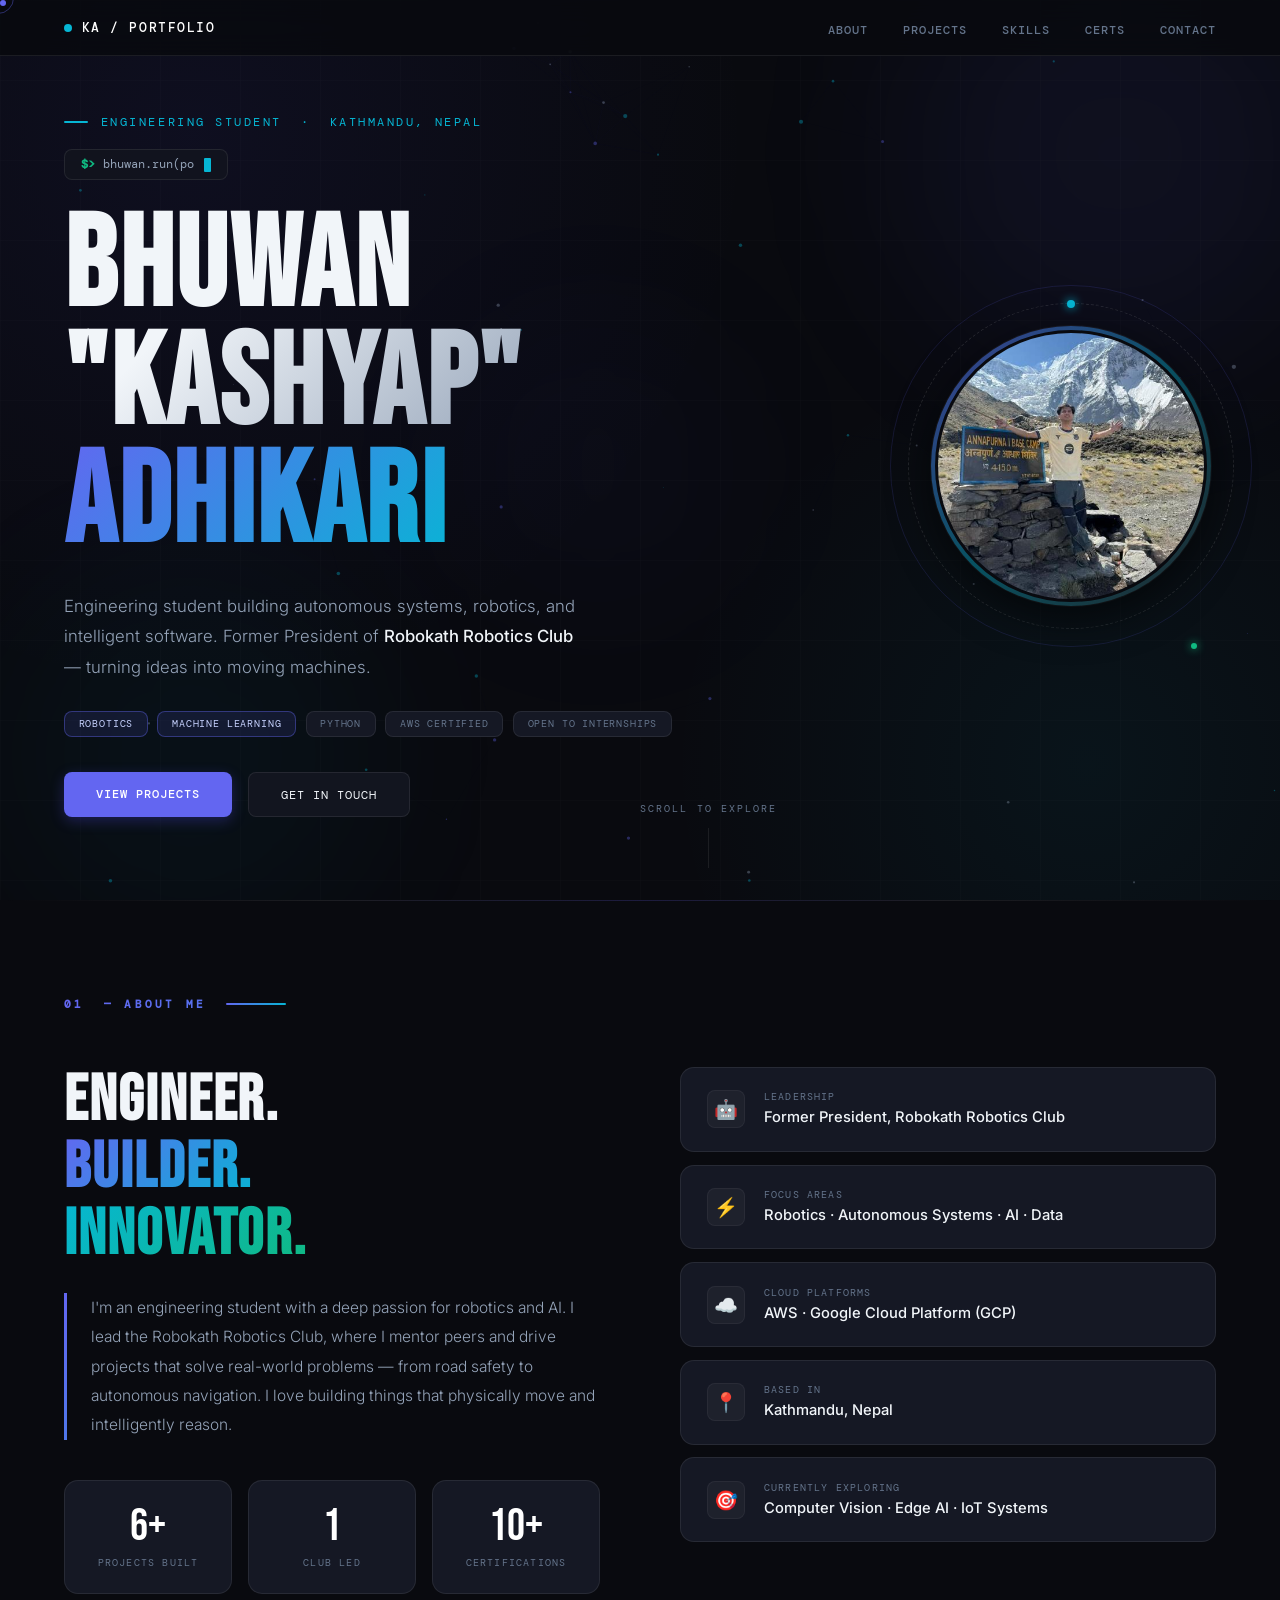
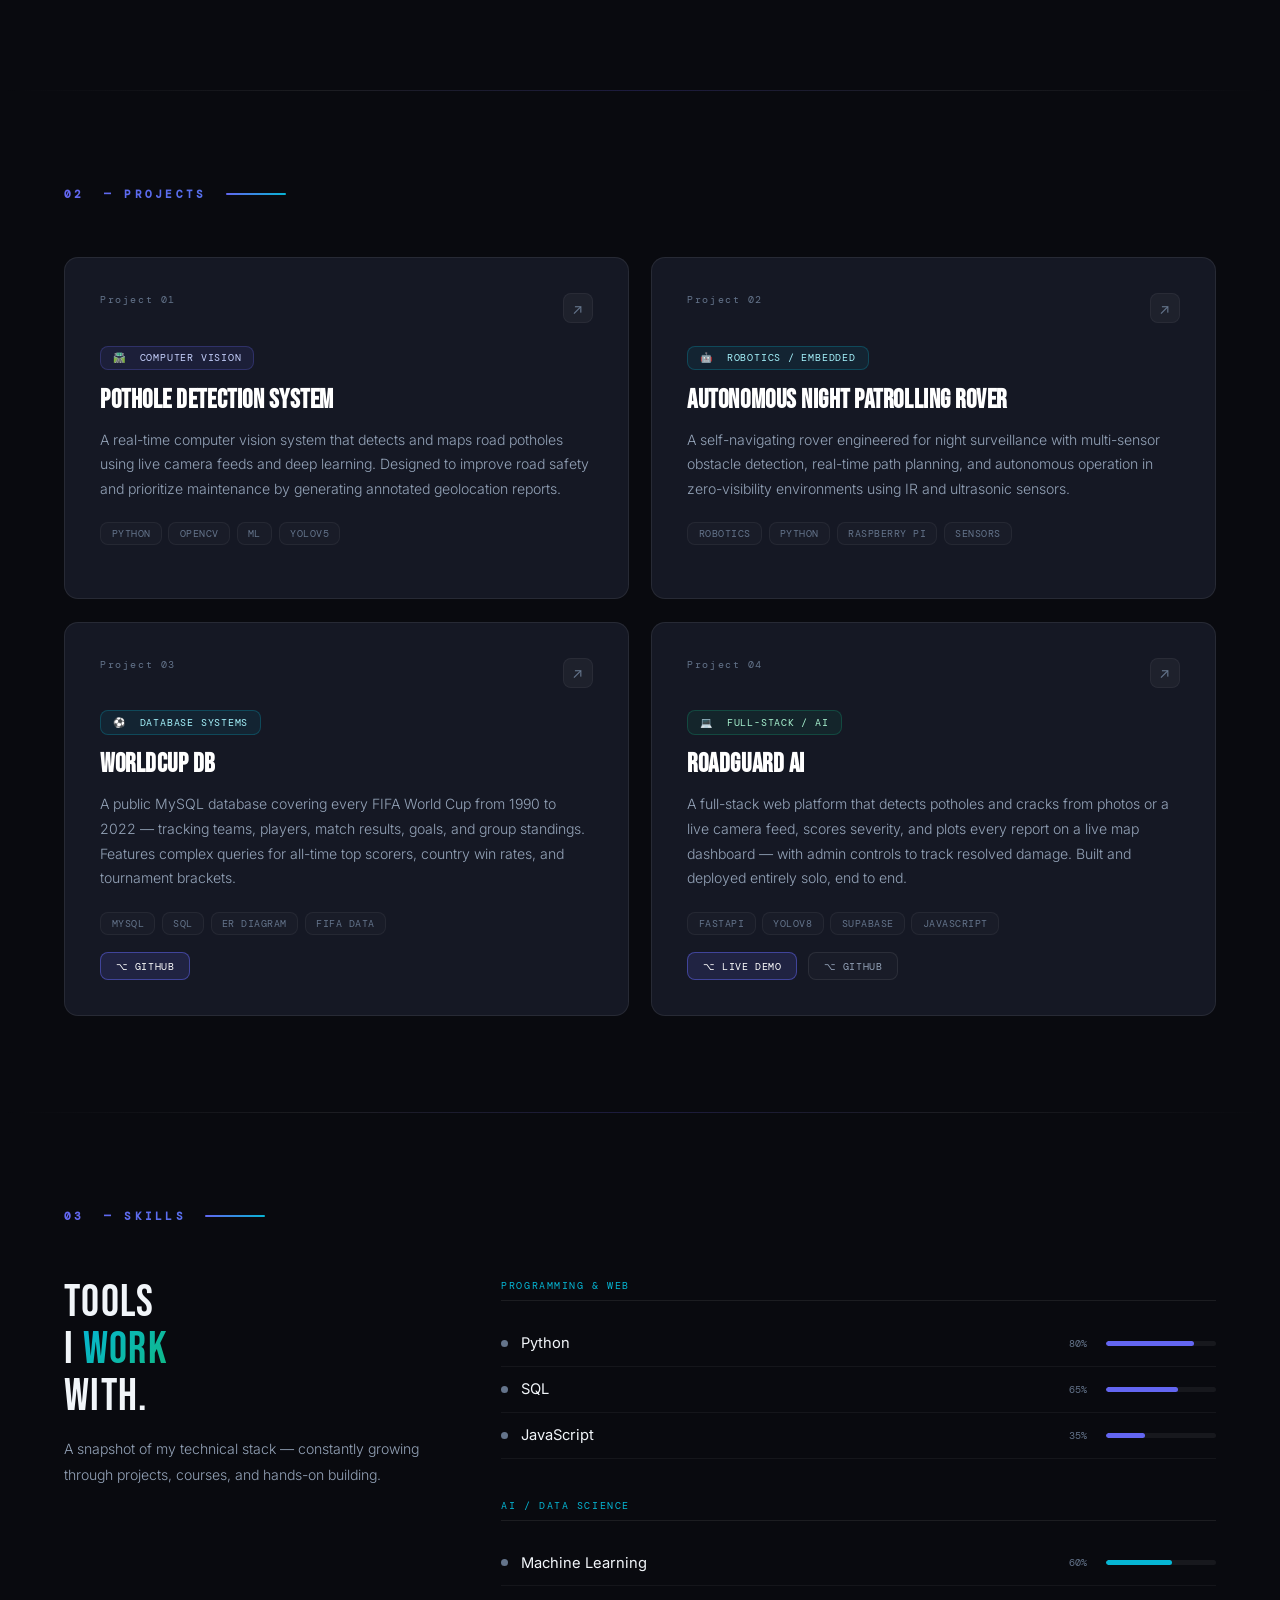
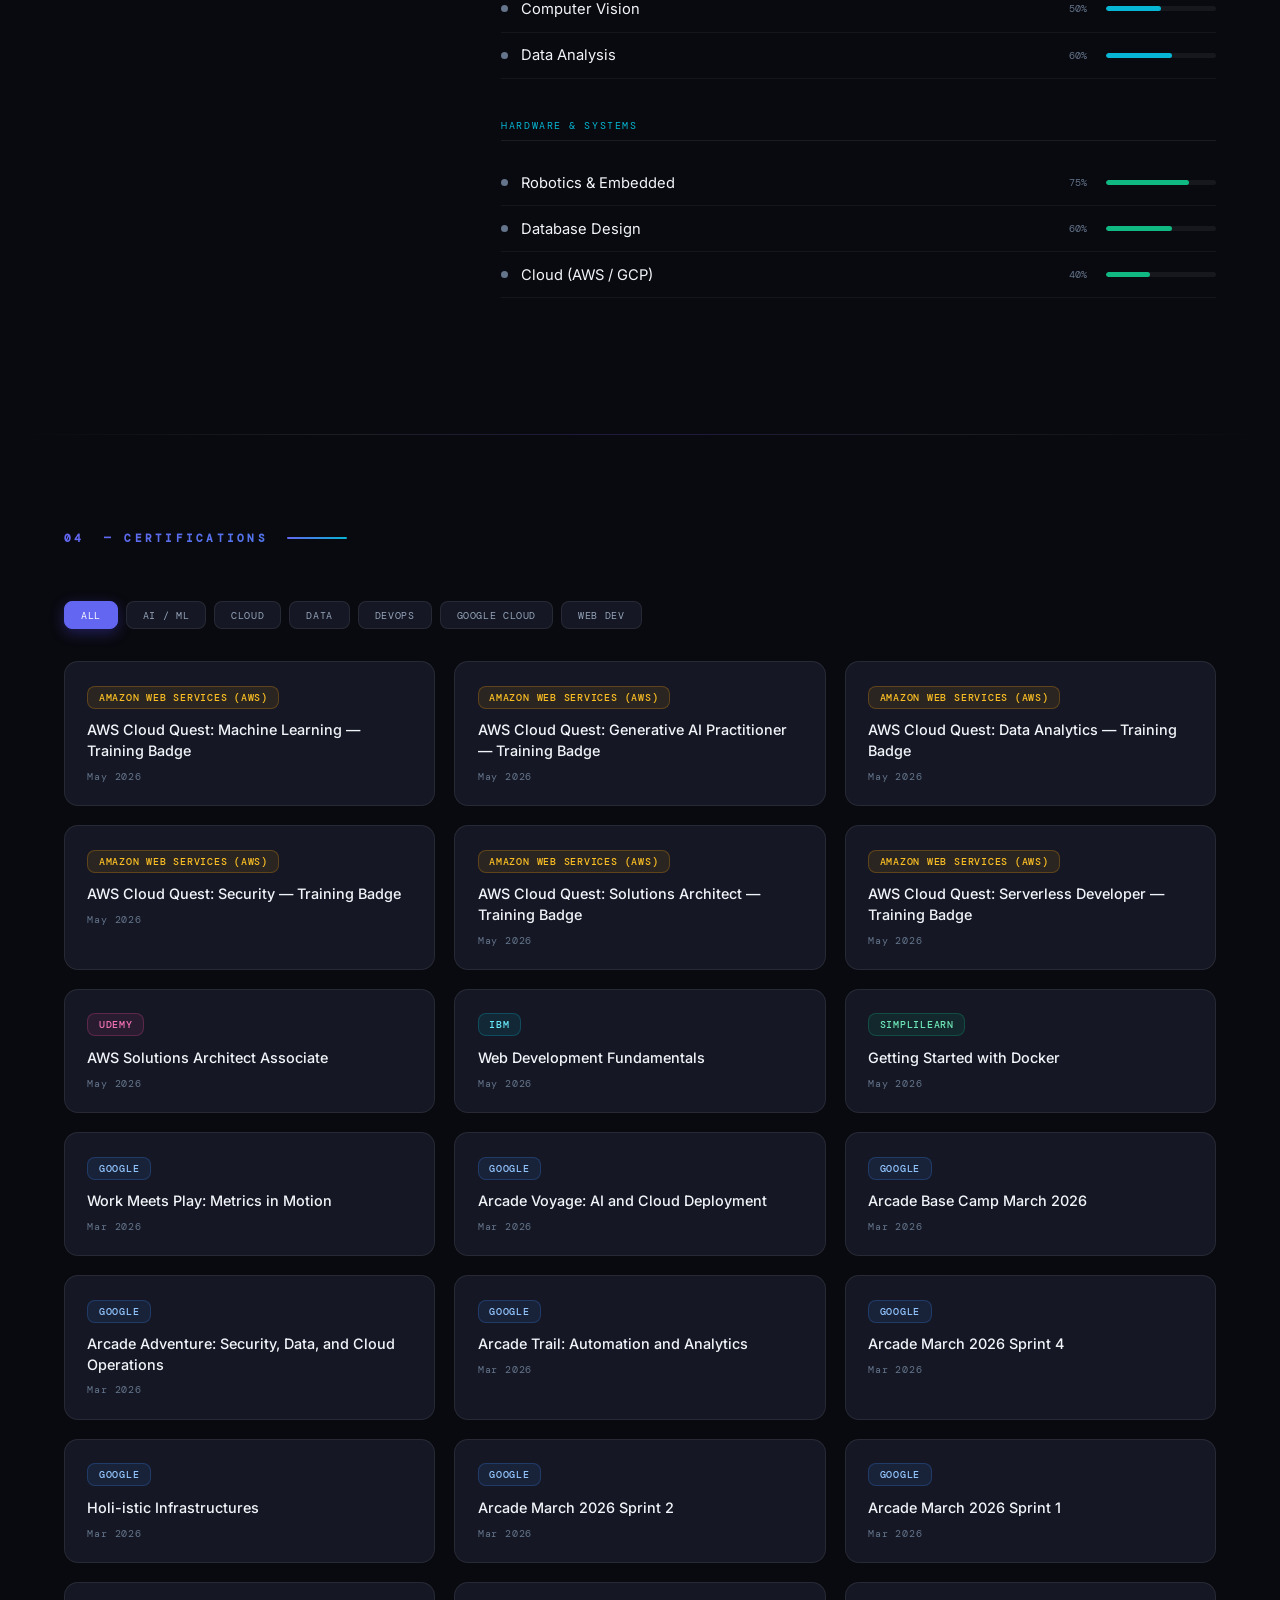
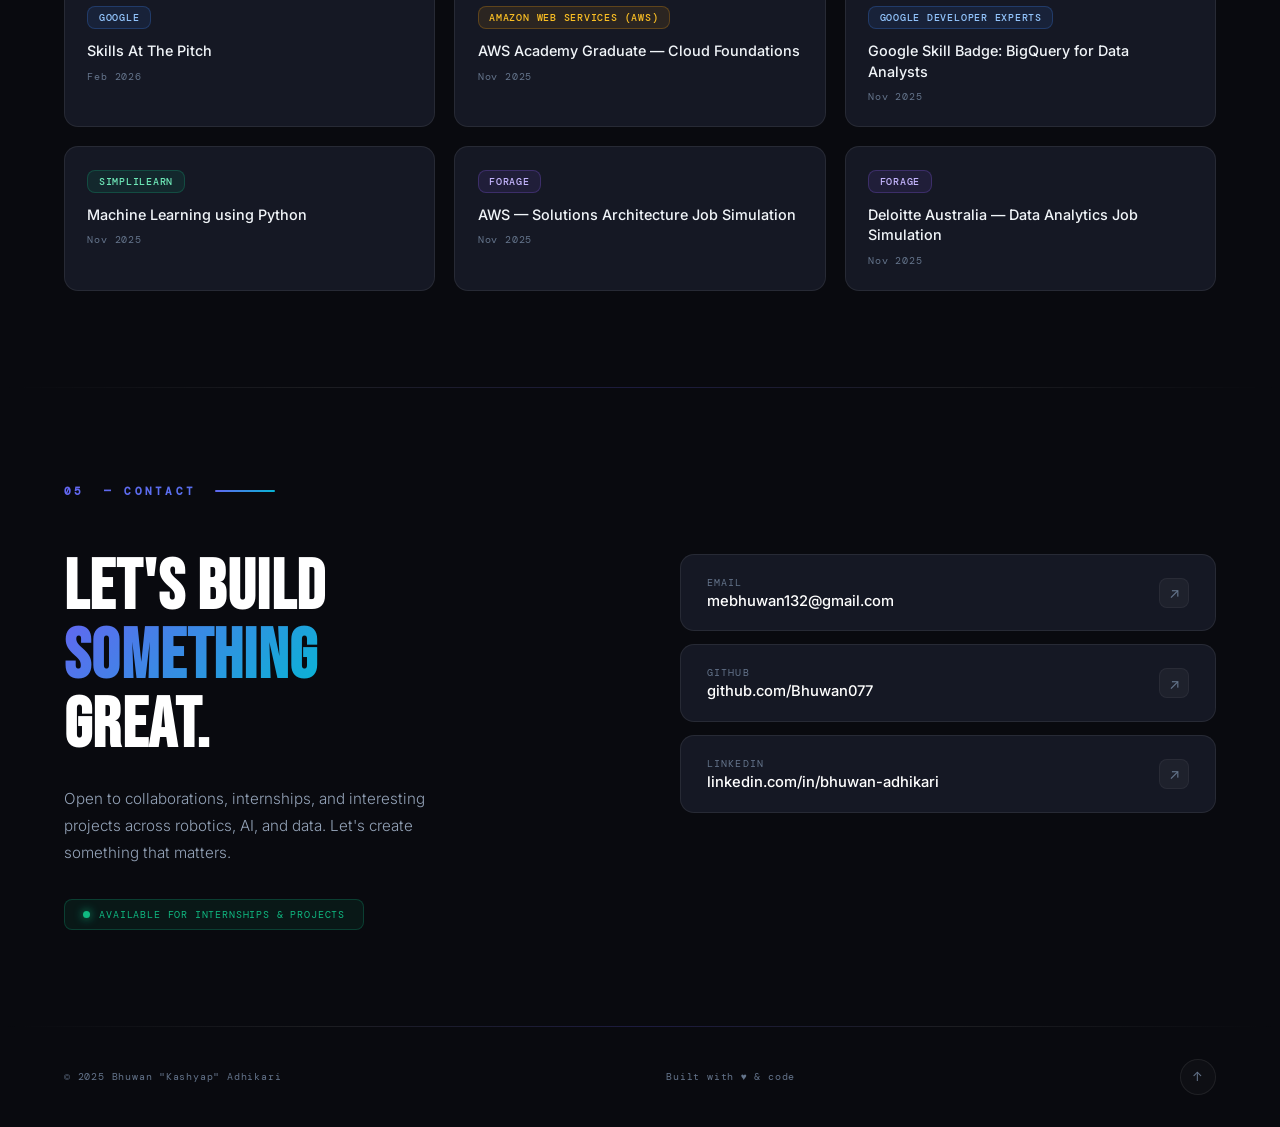
==== index.html @ e5b503b2 "Add local avatar.jpg asset and fix broken external Supabase photo URL" ====
<!DOCTYPE html>
<html lang="en">
<head>
  <meta charset="UTF-8" />
  <meta name="viewport" content="width=device-width, initial-scale=1.0" />
  <title>Bhuwan "Kashyap" Adhikari — Robotics, AI & Engineering Portfolio</title>
  <meta name="description" content="Portfolio of Bhuwan 'Kashyap' Adhikari — Engineering student, former President of Robokath Robotics Club, building autonomous robotics, computer vision, and machine learning systems." />
  <meta name="author" content="Bhuwan Kashyap Adhikari" />
  <meta http-equiv="X-Content-Type-Options" content="nosniff" />
  <meta name="referrer" content="strict-origin-when-cross-origin" />
  <meta property="og:title" content="Bhuwan Kashyap Adhikari — Portfolio" />
  <meta property="og:description" content="Engineering student specializing in robotics, machine learning, and autonomous systems." />
  <meta property="og:type" content="website" />
  <link rel="preconnect" href="https://fonts.googleapis.com" />
  <link rel="preconnect" href="https://fonts.gstatic.com" crossorigin />
  <link rel="preconnect" href="https://tnuguievqklrdtkkcwhg.supabase.co" />
  <link href="https://fonts.googleapis.com/css2?family=Bebas+Neue&family=DM+Mono:ital,wght@0,300;0,400;0,500;1,300&family=DM+Sans:ital,opsz,wght@0,9..40,300;0,9..40,400;0,9..40,500;1,9..40,300&family=Inter:wght@300;400;500;600;700&display=swap" rel="stylesheet"/>
  <style>
    :root {
      --bg: #090a0f;
      --bg2: #0f1118;
      --surface: rgba(18, 21, 31, 0.75);
      --surface-solid: #12151f;
      --surface-card: #151824;
      --surface-card-hover: #191d2c;
      --glass: rgba(255, 255, 255, 0.025);
      --glass-border: rgba(255, 255, 255, 0.07);
      --accent: #4f46e5;
      --accent-bright: #6366f1;
      --accent-glow: rgba(99, 102, 241, 0.25);
      --electric-cyan: #06b6d4;
      --emerald: #10b981;
      --amber: #f59e0b;
      --rose: #f43f5e;
      --grad1: linear-gradient(135deg, #6366f1, #06b6d4);
      --grad2: linear-gradient(135deg, #06b6d4, #10b981);
      --grad3: linear-gradient(135deg, #6366f1, #818cf8);
      --text: #f1f5f9;
      --text-secondary: #94a3b8;
      --muted: #64748b;
      --border: rgba(255, 255, 255, 0.08);
      --border2: rgba(255, 255, 255, 0.05);
      --radius: 14px;
      --radius-sm: 8px;
    }
    *, *::before, *::after { box-sizing: border-box; margin: 0; padding: 0; }
    html { scroll-behavior: smooth; font-size: 16px; }
    body {
      background: var(--bg); color: var(--text);
      font-family: "Inter", -apple-system, BlinkMacSystemFont, "Segoe UI", Roboto, sans-serif;
      overflow-x: hidden;
    }

    /* ─── AMBIENT ATMOSPHERE ─── */
    .bg-gradient {
      position: fixed; inset: 0; z-index: -2;
      background: var(--bg);
    }
    .bg-gradient::before {
      content: "";
      position: absolute; inset: 0;
      background:
        radial-gradient(circle 800px at 15% 15%, rgba(79, 70, 229, 0.08), transparent 70%),
        radial-gradient(circle 600px at 85% 85%, rgba(6, 182, 212, 0.06), transparent 70%);
      pointer-events: none;
    }
    @keyframes bgPulse {
      0% { opacity: 0.6; transform: scale(1); }
      100% { opacity: 1; transform: scale(1.05); }
    }

    /* ─── MESH GRID OVERLAY ─── */
    .mesh-grid {
      position: fixed; inset: 0; z-index: -1; pointer-events: none; opacity: 0.03;
      background-image:
        linear-gradient(rgba(255,255,255,0.5) 1px, transparent 1px),
        linear-gradient(90deg, rgba(255,255,255,0.5) 1px, transparent 1px);
      background-size: 80px 80px;
    }

    /* ─── PARTICLE CANVAS ─── */
    #particles { position: fixed; inset: 0; z-index: -1; pointer-events: none; }

    /* ─── PAGE LOADER ─── */
    .page-loader {
      position: fixed; inset: 0; z-index: 99999;
      background: var(--bg);
      display: flex; align-items: center; justify-content: center;
      transition: opacity .8s cubic-bezier(.4,0,.2,1), visibility .8s;
    }
    .page-loader.done { opacity: 0; visibility: hidden; pointer-events: none; }
    .loader-inner { display: flex; flex-direction: column; align-items: center; gap: 1.5rem; }
    .loader-text {
      font-family: "DM Mono", monospace; font-size: .8rem;
      background: var(--grad1); -webkit-background-clip: text; -webkit-text-fill-color: transparent;
      letter-spacing: .3em; text-transform: uppercase; animation: loaderPulse 1.2s ease-in-out infinite;
    }
    .loader-bar { width: 220px; height: 3px; background: rgba(255,255,255,0.05); border-radius: 3px; overflow: hidden; }
    .loader-bar-fill {
      width: 0; height: 100%; border-radius: 3px;
      background: linear-gradient(90deg, var(--accent), var(--neon-cyan), var(--neon-pink));
      animation: loaderFill 1.4s cubic-bezier(.4,0,.2,1) forwards;
    }
    @keyframes loaderPulse { 0%,100%{opacity:.4} 50%{opacity:1} }
    @keyframes loaderFill { 0%{width:0} 100%{width:100%} }

    /* ─── CURSOR ─── */
    .c-dot { width: 6px; height: 6px; background: #6366f1; border-radius: 50%; position: fixed; pointer-events: none; z-index: 10001; transition: transform .04s ease; }
    .c-ring {
      width: 32px; height: 32px; border: 1.5px solid rgba(99, 102, 241, 0.4);
      border-radius: 50%; position: fixed; pointer-events: none; z-index: 10000;
      transition: width .25s ease, height .25s ease, border-color .25s ease, background .25s ease;
    }
    .c-ring.hovering { width: 48px; height: 48px; border-color: #6366f1; background: rgba(99, 102, 241, 0.08); }

    @media (max-width: 768px) {
      .c-dot, .c-ring { display: none; }
    }

    /* ─── NAV ─── */
    nav {
      position: fixed; top: 0; left: 0; right: 0; z-index: 500;
      display: flex; justify-content: space-between; align-items: center;
      padding: 1.1rem 4rem;
      backdrop-filter: blur(20px);
      background: rgba(9, 10, 15, 0.85);
      border-bottom: 1px solid var(--border);
      transition: transform .3s ease, padding .3s ease;
    }
    nav.nav-hidden { transform: translateY(-100%); }
    nav.nav-scrolled { box-shadow: 0 4px 24px rgba(0,0,0,0.4); padding: .85rem 4rem; }
    .nav-logo {
      font-family: "DM Mono", monospace; font-size: .82rem;
      color: #ffffff;
      letter-spacing: .12em; text-transform: uppercase; font-weight: 500;
      display: flex; align-items: center; gap: .6rem;
    }
    .nav-logo::before {
      content: ""; width: 8px; height: 8px; border-radius: 50%;
      background: var(--electric-cyan);
      display: inline-block;
    }
    .nav-links { display: flex; gap: 2.2rem; list-style: none; }
    .nav-links a {
      text-decoration: none; color: var(--muted); font-size: .75rem;
      letter-spacing: .08em; text-transform: uppercase; font-family: "DM Mono", monospace;
      transition: color .2s ease; position: relative; font-weight: 500;
    }
    .nav-links a::after {
      content: ""; position: absolute; bottom: -4px; left: 0; width: 0; height: 1.5px;
      background: var(--accent-bright);
      transition: width .25s ease;
    }
    .nav-links a:hover { color: #ffffff; }
    .nav-links a:hover::after, .nav-links a.active::after { width: 100%; }
    .nav-links a.active { color: #ffffff; }

    /* Hamburger */
    .hamburger {
      display: none; flex-direction: column; gap: 5px; cursor: pointer;
      background: none; border: none; padding: 4px; z-index: 600;
    }
    .hamburger span {
      width: 24px; height: 2px; background: var(--text); border-radius: 2px;
      transition: all .3s;
    }
    .hamburger.open span:nth-child(1) { transform: rotate(45deg) translate(5px,5px); }
    .hamburger.open span:nth-child(2) { opacity: 0; }
    .hamburger.open span:nth-child(3) { transform: rotate(-45deg) translate(5px,-5px); }

    /* Mobile nav overlay */
    .mobile-nav {
      position: fixed; inset: 0; z-index: 550;
      background: rgba(12,10,32,0.97); backdrop-filter: blur(30px);
      display: flex; flex-direction: column; align-items: center; justify-content: center; gap: 2rem;
      opacity: 0; pointer-events: none; transition: opacity .4s;
    }
    .mobile-nav.open { opacity: 1; pointer-events: all; }
    .mobile-nav a {
      font-family: "Bebas Neue", sans-serif; font-size: 2.5rem; letter-spacing: .05em;
      color: var(--text); text-decoration: none; transition: color .3s;
    }
    .mobile-nav a:hover { color: var(--neon-cyan); }

    /* ─── HERO ─── */
    #hero {
      min-height: 100vh; display: flex; align-items: center;
      padding: 6rem 4rem 4rem; position: relative; overflow: hidden;
    }

    /* Hero animated ambient orbs */
    .hero-blob {
      position: absolute; border-radius: 50%; filter: blur(90px); pointer-events: none;
      opacity: 0.6;
    }
    .hero-blob-1 { width: 450px; height: 450px; background: rgba(99, 102, 241, 0.12); top: -8%; right: -5%; }
    .hero-blob-2 { width: 380px; height: 380px; background: rgba(6, 182, 212, 0.08); bottom: -5%; left: 0%; }
    .hero-blob-3 { width: 300px; height: 300px; background: rgba(99, 102, 241, 0.06); top: 35%; left: 35%; }

    .hero-inner { position: relative; z-index: 2; display: flex; align-items: center; gap: 5rem; width: 100%; max-width: 1300px; margin: 0 auto; }
    .hero-content { flex: 1; }

    .hero-eyebrow {
      font-family: "DM Mono", monospace; font-size: 0.72rem;
      color: var(--electric-cyan);
      letter-spacing: 0.22em; text-transform: uppercase; margin-bottom: 1.2rem;
      display: flex; align-items: center; gap: 0.8rem;
    }
    .hero-eyebrow::before {
      content: ""; width: 24px; height: 2px;
      background: var(--electric-cyan); border-radius: 2px;
    }

    .terminal-tag {
      display: inline-flex; align-items: center; gap: .5rem;
      font-family: "DM Mono", monospace; font-size: 0.72rem;
      background: rgba(18, 21, 31, 0.9); border: 1px solid var(--border);
      color: var(--text-secondary); padding: .45rem 1rem; margin-bottom: 1.8rem;
      border-radius: var(--radius-sm);
    }
    .terminal-tag .prompt { color: var(--emerald); font-weight: 600; }
    .terminal-cursor { display: inline-block; width: 7px; height: 14px; background: var(--electric-cyan); margin-left: 2px; animation: blink 1s infinite; vertical-align: middle; border-radius: 1px; }

    .hero-name {
      font-family: "Bebas Neue", sans-serif;
      font-size: clamp(4rem, 10vw, 8.5rem);
      line-height: 0.92; letter-spacing: 0.02em;
    }
    .hero-name .solid { color: var(--text); }
    .hero-name .gradient {
      background: linear-gradient(135deg, #f1f5f9 20%, #94a3b8 100%);
      -webkit-background-clip: text; -webkit-text-fill-color: transparent;
    }
    .hero-name .gradient2 {
      background: var(--grad1);
      -webkit-background-clip: text; -webkit-text-fill-color: transparent;
    }

    .hero-subtitle {
      margin-top: 1.8rem; font-size: 1.05rem; color: var(--text-secondary); max-width: 520px;
      line-height: 1.8; font-weight: 300;
    }
    .hero-subtitle strong { color: var(--text); font-weight: 500; }

    .hero-badges {
      display: flex; gap: .6rem; flex-wrap: wrap; margin-top: 1.8rem;
    }
    .badge {
      font-family: "DM Mono", monospace; font-size: .65rem; letter-spacing: .08em;
      text-transform: uppercase; padding: .35rem .85rem;
      border: 1px solid var(--border); color: var(--muted);
      border-radius: var(--radius-sm); transition: all .25s ease;
      background: var(--surface-card);
    }
    .badge:hover { border-color: var(--accent-bright); color: var(--text); }
    .badge.highlight {
      border-color: rgba(99, 102, 241, 0.4); color: #c7d2fe;
      background: rgba(99, 102, 241, 0.12);
    }

    .hero-cta {
      margin-top: 2.2rem; display: flex; gap: 1rem; flex-wrap: wrap;
    }
    .btn {
      padding: .85rem 2rem; font-family: "DM Mono", monospace;
      font-size: .78rem; letter-spacing: .08em; text-transform: uppercase;
      text-decoration: none; cursor: pointer; border: none;
      transition: all .25s ease;
      position: relative; border-radius: var(--radius-sm);
    }
    .btn-primary {
      background: var(--accent-bright); color: #ffffff; font-weight: 500;
      box-shadow: 0 4px 14px rgba(79, 70, 229, 0.3);
    }
    .btn-primary:hover {
      background: #4f46e5;
      transform: translateY(-2px);
      box-shadow: 0 6px 20px rgba(79, 70, 229, 0.4);
    }
    .btn-ghost {
      background: var(--surface-solid); color: var(--text);
      border: 1px solid var(--border);
    }
    .btn-ghost:hover {
      border-color: var(--text-secondary); color: #ffffff;
      transform: translateY(-2px);
      background: var(--surface-card);
    }

    /* PHOTO CONTAINER - ALWAYS VISIBLE AND CLEAN */
    .hero-photo-wrap {
      flex-shrink: 0; position: relative;
      width: 290px; height: 290px;
      display: flex; align-items: center; justify-content: center;
    }
    .hero-photo-frame {
      position: relative; width: 280px; height: 280px; border-radius: 50%;
      padding: 4px;
      background: linear-gradient(135deg, rgba(99,102,241,0.6), rgba(6,182,212,0.4), rgba(255,255,255,0.1));
      box-shadow: 0 12px 40px rgba(0, 0, 0, 0.6), 0 0 0 1px rgba(255,255,255,0.06);
    }
    .hero-photo-wrap img {
      width: 100%; height: 100%; border-radius: 50%; object-fit: cover;
      object-position: center top; display: block; position: relative; z-index: 2;
      background: #151824;
      border: 3px solid var(--bg);
      transition: transform .4s ease;
    }
    .hero-photo-wrap:hover img {
      transform: scale(1.02);
    }
    .orbit { position: absolute; border-radius: 50%; pointer-events: none; z-index: 0; }
    .orbit-1 { inset: -18px; border: 1px dashed rgba(255, 255, 255, 0.12); animation: spin 24s linear infinite; }
    .orbit-1::before { content:""; position:absolute; top:-4px; left:50%; width:8px; height:8px; background:var(--electric-cyan); border-radius:50%; transform:translateX(-50%); box-shadow:0 0 10px var(--electric-cyan); }
    .orbit-2 { inset: -36px; border: 1px solid rgba(99, 102, 241, 0.15); animation: spin 40s linear infinite reverse; }
    .orbit-2::before { content:""; position:absolute; bottom:-3px; right:15%; width:6px; height:6px; background:var(--emerald); border-radius:50%; box-shadow:0 0 8px var(--emerald); }
    @keyframes spin { from{transform:rotate(0)} to{transform:rotate(360deg)} }

    .hero-scroll-hint {
      position: absolute; bottom: 2rem; left: 50%; transform: translateX(-50%);
      font-family: "DM Mono", monospace; font-size: .65rem; color: var(--muted);
      letter-spacing: .2em; text-transform: uppercase;
      display: flex; flex-direction: column; align-items: center; gap: .8rem;
      opacity: 0; animation: fadeUp .8s 1.5s forwards;
    }
    .scroll-line {
      width: 1px; height: 40px; background: rgba(255,255,255,0.08);
      position: relative; overflow: hidden;
    }
    .scroll-line::after {
      content: ""; position: absolute; top: -100%; left: 0;
      width: 1px; height: 100%;
      background: linear-gradient(180deg, var(--accent), var(--neon-cyan));
      animation: scrollDrop 2s ease-in-out infinite;
    }
    @keyframes scrollDrop { 0%{top:-100%} 100%{top:200%} }

    @keyframes fadeUp { from{opacity:0;transform:translateY(28px)} to{opacity:1;transform:translateY(0)} }

    /* ─── SECTIONS ─── */
    section {
      padding: 6rem 4rem; position: relative;
      max-width: 1400px; margin: 0 auto;
    }
    .section-divider {
      width: 100%; max-width: 1400px; margin: 0 auto;
      height: 1px;
      background: linear-gradient(90deg, transparent, var(--border), rgba(108,99,255,0.2), var(--border), transparent);
    }

    .section-eyebrow {
      font-family: "DM Mono", monospace; font-size: .68rem;
      background: var(--grad1); -webkit-background-clip: text; -webkit-text-fill-color: transparent;
      letter-spacing: .3em; text-transform: uppercase;
      display: flex; align-items: center; gap: 1.2rem; margin-bottom: 3.5rem;
      font-weight: 600;
    }
    .section-eyebrow .num { -webkit-text-fill-color: var(--neon-pink); }
    .section-eyebrow::after { content:""; width: 60px; height: 2px; background: var(--grad1); border-radius: 2px; }

    /* ─── ABOUT ─── */
    .about-layout { display: grid; grid-template-columns: 1fr 1fr; gap: 5rem; align-items: start; }

    .about-heading {
      font-family: "Bebas Neue", sans-serif;
      font-size: clamp(2.5rem, 5vw, 4.5rem);
      line-height: 1.05; letter-spacing: .03em; margin-bottom: 1.5rem;
    }
    .about-heading .c1 { color: var(--text); }
    .about-heading .c2 { background: var(--grad1); -webkit-background-clip: text; -webkit-text-fill-color: transparent; }
    .about-heading .c3 { background: var(--grad2); -webkit-background-clip: text; -webkit-text-fill-color: transparent; }

    .about-bio {
      color: var(--text-secondary); line-height: 1.9; font-size: .97rem; font-weight: 300;
      border-left: 3px solid; border-image: var(--grad1) 1;
      padding-left: 1.5rem;
    }

    .stats-grid { display: grid; grid-template-columns: repeat(3,1fr); gap: 1rem; margin-top: 2.5rem; }
    .stat-box {
      background: var(--surface-card);
      border: 1px solid var(--border); border-radius: var(--radius);
      padding: 1.5rem; text-align: center;
      transition: transform .25s ease, border-color .25s ease, box-shadow .25s ease;
    }
    .stat-box:hover {
      transform: translateY(-3px);
      box-shadow: 0 10px 30px rgba(0,0,0,0.4);
      border-color: rgba(99,102,241,0.35);
    }
    .stat-num {
      font-family: "Bebas Neue", sans-serif; font-size: 2.8rem; line-height: 1;
      color: #ffffff;
    }
    .stat-lbl { font-family: "DM Mono", monospace; font-size: .62rem; color: var(--muted); letter-spacing: .12em; text-transform: uppercase; margin-top: .4rem; }

    .about-cards { display: flex; flex-direction: column; gap: .8rem; }
    .about-card {
      background: var(--surface-card);
      border: 1px solid var(--border); border-radius: var(--radius);
      padding: 1.4rem 1.6rem;
      display: flex; align-items: flex-start; gap: 1.2rem;
      transition: transform .25s ease, border-color .25s ease;
    }
    .about-card:hover {
      transform: translateX(4px);
      border-color: rgba(99,102,241,0.3);
      background: var(--surface-card-hover);
    }
    .about-card-icon {
      font-size: 1.2rem; flex-shrink: 0; width: 38px; height: 38px;
      background: rgba(255, 255, 255, 0.04); border-radius: var(--radius-sm);
      border: 1px solid var(--border2);
      display: flex; align-items: center; justify-content: center;
    }
    .about-card-label { font-family: "DM Mono", monospace; font-size: .62rem; color: var(--muted); letter-spacing: .12em; text-transform: uppercase; margin-bottom: .25rem; }
    .about-card-value { font-size: .92rem; font-weight: 500; color: var(--text); line-height: 1.4; }

    /* ─── PROJECTS ─── */
    .projects-grid { display: grid; grid-template-columns: repeat(2,1fr); gap: 1.4rem; }

    .project-card {
      background: var(--surface-card);
      border: 1px solid var(--border); border-radius: var(--radius);
      padding: 2.2rem; position: relative; overflow: hidden;
      cursor: pointer; transition: transform .3s ease, border-color .3s ease, box-shadow .3s ease;
      display: flex; flex-direction: column;
    }
    .project-card:hover {
      transform: translateY(-4px);
      box-shadow: 0 16px 40px rgba(0,0,0,0.5);
      border-color: rgba(99,102,241,0.4);
    }
    .project-card::before {
      content: ""; position: absolute; top: 0; left: 0; right: 0; height: 2px;
      background: var(--grad1); opacity: 0; transition: opacity .3s ease;
    }
    .project-card:hover::before { opacity: 1; }

    .project-top { display:flex; justify-content:space-between; align-items:flex-start; margin-bottom:1.4rem; }
    .project-num { font-family:"DM Mono",monospace; font-size:.65rem; color:var(--muted); letter-spacing:.15em; }
    .project-arrow {
      font-size:.9rem; width:30px; height:30px; display:flex; align-items:center; justify-content:center;
      background: rgba(255,255,255,0.04); border-radius:var(--radius-sm); border: 1px solid var(--border2);
      color:var(--muted); transition:all .25s ease;
    }
    .project-card:hover .project-arrow { background: var(--accent-bright); color: #fff; transform: translateY(-2px) translateX(2px); border-color: transparent; }

    .project-category {
      display:inline-flex; align-items:center; gap:.4rem;
      font-family:"DM Mono",monospace; font-size:.62rem;
      letter-spacing:.08em; text-transform:uppercase;
      padding:.3rem .75rem; margin-bottom:.9rem; border-radius:var(--radius-sm);
      background: rgba(99, 102, 241, 0.1); border: 1px solid rgba(99, 102, 241, 0.25);
      color: #c7d2fe; width: fit-content;
    }
    .project-category.cat-b { background:rgba(6, 182, 212, 0.08); border-color:rgba(6, 182, 212, 0.25); color:#a5f3fc; }
    .project-category.cat-c { background:rgba(16, 185, 129, 0.08); border-color:rgba(16, 185, 129, 0.25); color:#a7f3d0; }

    .project-title {
      font-family:"Bebas Neue",sans-serif; font-size:1.65rem;
      letter-spacing:.02em; line-height:1.15; margin-bottom:.8rem; color: #ffffff;
    }
    .project-desc { color:var(--text-secondary); font-size:.88rem; line-height:1.75; margin-bottom:1.3rem; flex:1; font-weight:300; }

    .project-tags { display:flex; flex-wrap:wrap; gap:.4rem; margin-bottom:1.1rem; }
    .tag {
      font-family:"DM Mono",monospace; font-size:.62rem; color:var(--muted);
      border:1px solid var(--border2); padding:.25rem .65rem; border-radius:var(--radius-sm);
      letter-spacing:.05em; text-transform:uppercase;
      background: rgba(255, 255, 255, 0.02); transition: all .2s;
    }
    .project-card:hover .tag { border-color:rgba(255,255,255,0.12); color:var(--text); }

    .project-links { display:flex; gap:.7rem; flex-wrap:wrap; margin-top:auto; }
    .proj-link {
      font-family:"DM Mono",monospace; font-size:.65rem; letter-spacing:.06em;
      text-transform:uppercase; padding:.4rem .9rem; border-radius:var(--radius-sm);
      text-decoration:none; border:1px solid var(--border);
      color:var(--text-secondary); transition:all .2s;
      background: rgba(255, 255, 255, 0.02);
    }
    .proj-link:hover, .proj-link.primary {
      color:#ffffff; border-color:rgba(99, 102, 241, 0.5);
      background:rgba(99, 102, 241, 0.15);
    }

    /* ─── SKILLS ─── */
    .skills-layout { display:grid; grid-template-columns:1fr 2fr; gap:5rem; align-items:start; }
    .skills-sticky { position:sticky; top:7rem; }
    .skills-heading {
      font-family:"Bebas Neue",sans-serif; font-size:clamp(2rem,3.5vw,3.5rem);
      line-height:1.05; letter-spacing:.03em;
    }
    .skills-heading .accent { background: var(--grad2); -webkit-background-clip: text; -webkit-text-fill-color: transparent; }
    .skills-desc { color:var(--text-secondary); font-size:.88rem; line-height:1.8; margin-top:1rem; font-weight:300; }

    .skill-group { margin-bottom:2.5rem; }
    .skill-group-label {
      font-family:"DM Mono",monospace; font-size:.65rem; letter-spacing:.15em; text-transform:uppercase;
      margin-bottom:1.2rem; padding-bottom:.5rem;
      border-bottom: 1px solid var(--border);
      color: var(--electric-cyan);
    }

    .skill-row {
      display:flex; align-items:center; justify-content:space-between;
      padding:.85rem 0; border-bottom:1px solid var(--border2);
      transition:padding .2s ease;
    }
    .skill-row:hover { padding-left:.5rem; }
    .skill-name-wrap { display:flex; align-items:center; gap:.8rem; }
    .skill-dot {
      width:7px; height:7px; border-radius:50%;
      background: var(--muted); flex-shrink:0;
      transition:all .2s ease;
    }
    .skill-row:hover .skill-dot { background: var(--electric-cyan); box-shadow:0 0 8px var(--electric-cyan); }
    .skill-name { font-size:.92rem; font-weight:400; color: var(--text); transition: color .2s ease; }
    .skill-row:hover .skill-name { color: #ffffff; }
    .skill-right { display:flex; align-items:center; gap:1.2rem; }
    .skill-pct { font-family:"DM Mono",monospace; font-size:.65rem; color:var(--muted); min-width:2.5rem; text-align:right; }
    .skill-track { width:110px; height:5px; background:rgba(255,255,255,0.06); border-radius:3px; overflow:hidden; }
    .skill-fill {
      height:100%; border-radius:3px;
      background: var(--accent-bright);
      transition:width 1.6s cubic-bezier(.16,1,.3,1);
    }
    .skill-fill.b { background: var(--electric-cyan); }
    .skill-fill.c { background: var(--emerald); }

    /* ─── CERTIFICATIONS ─── */
    .certs-grid { display:grid; grid-template-columns:repeat(3,1fr); gap:1.2rem; }
    .cert-card {
      background: var(--surface-card);
      border: 1px solid var(--border); border-radius: var(--radius);
      padding:1.4rem; overflow:hidden; position:relative;
      transition:transform .25s ease, border-color .25s ease, box-shadow .25s ease; cursor:pointer;
    }
    .cert-card:hover {
      transform: translateY(-3px);
      box-shadow: 0 12px 30px rgba(0,0,0,0.4);
      border-color: rgba(99,102,241,0.35);
    }
    .cert-card::before {
      content:""; position:absolute; top:0; left:0; right:0; height:2px; border-radius: var(--radius) var(--radius) 0 0;
      transform:scaleX(0); transform-origin:left;
      transition:transform .3s ease;
    }
    .cert-card:hover::before { transform:scaleX(1); }
    .cert-card.aws::before { background: #f59e0b; }
    .cert-card.google::before { background: #3b82f6; }
    .cert-card.forage::before { background: #8b5cf6; }
    .cert-card.simplilearn::before { background: #10b981; }
    .cert-card.ibm::before { background: #06b6d4; }
    .cert-card.udemy::before { background: #ec4899; }
    .cert-card.deloitte::before { background: #84cc16; }

    .cert-issuer-badge {
      display:inline-block; font-family:"DM Mono",monospace; font-size:.6rem;
      letter-spacing:.08em; text-transform:uppercase; padding:.25rem .65rem;
      margin-bottom:.7rem; font-weight:500; border-radius:var(--radius-sm);
    }
    .cert-issuer-badge.aws { background:rgba(245,158,11,.1); color:#fbbf24; border:1px solid rgba(245,158,11,.25); }
    .cert-issuer-badge.google { background:rgba(59,130,246,.1); color:#93c5fd; border:1px solid rgba(59,130,246,.25); }
    .cert-issuer-badge.forage { background:rgba(139,92,246,.1); color:#c4b5fd; border:1px solid rgba(139,92,246,.25); }
    .cert-issuer-badge.simplilearn { background:rgba(16,185,129,.1); color:#6ee7b7; border:1px solid rgba(16,185,129,.25); }
    .cert-issuer-badge.ibm { background:rgba(6,182,212,.1); color:#67e8f9; border:1px solid rgba(6,182,212,.25); }
    .cert-issuer-badge.udemy { background:rgba(236,72,153,.1); color:#f472b6; border:1px solid rgba(236,72,153,.25); }
    .cert-issuer-badge.deloitte { background:rgba(132,204,22,.1); color:#bef264; border:1px solid rgba(132,204,22,.25); }

    .cert-name { font-size:.9rem; font-weight:500; color:var(--text); line-height:1.45; margin-bottom:.5rem; }
    .cert-date { font-family:"DM Mono",monospace; font-size:.62rem; color:var(--muted); letter-spacing:.08em; }

    /* Cert Filters */
    .cert-filters { display:flex; flex-wrap:wrap; gap:.5rem; margin-bottom:2rem; }
    .cert-filter-btn {
      font-family:"DM Mono",monospace; font-size:.65rem; letter-spacing:.06em;
      text-transform:uppercase; padding:.4rem 1rem; border-radius:var(--radius-sm);
      background:var(--surface-card); border:1px solid var(--border);
      color:var(--text-secondary); cursor:pointer; transition:all .2s ease;
    }
    .cert-filter-btn:hover { border-color:var(--accent-bright); color:#ffffff; }
    .cert-filter-btn.active {
      background:var(--accent-bright); border-color:var(--accent-bright); color:#ffffff;
      box-shadow: 0 4px 14px rgba(79, 70, 229, 0.35);
    }
    .cert-loading {
      grid-column:1/-1; text-align:center; padding:3rem;
      font-family:"DM Mono",monospace; font-size:.75rem; color:var(--muted);
    }

    /* ─── CERT MODAL ─── */
    .cert-modal-overlay {
      position:fixed; inset:0; background:rgba(12,10,32,.9);
      backdrop-filter:blur(16px); z-index:9999;
      display:flex; align-items:center; justify-content:center;
      opacity:0; pointer-events:none; transition:opacity .4s;
    }
    .cert-modal-overlay.open { opacity:1; pointer-events:all; }
    .cert-modal-box {
      background: var(--surface-solid); border:1px solid rgba(108,99,255,0.15);
      border-radius: var(--radius);
      padding:2.5rem; max-width:480px; width:90%; position:relative;
      transform:translateY(30px) scale(0.95);
      transition:transform .4s cubic-bezier(.25,.8,.25,1);
      box-shadow: 0 30px 80px rgba(0,0,0,0.5);
    }
    .cert-modal-overlay.open .cert-modal-box { transform:translateY(0) scale(1); }
    .cert-modal-close {
      position:absolute; top:1rem; right:1rem;
      background:none; border:none; color:var(--muted);
      font-size:1.1rem; cursor:pointer; transition:color .2s, transform .3s;
      width:32px; height:32px; border-radius:50%;
      display:flex; align-items:center; justify-content:center;
    }
    .cert-modal-close:hover { color:var(--text); transform: rotate(90deg); background: rgba(255,255,255,0.05); }
    .cert-modal-badge-wrap { margin-bottom:1.2rem; }
    .cert-modal-name { font-family:"Bebas Neue",sans-serif; font-size:1.6rem; letter-spacing:.04em; color:var(--text); margin-bottom:.4rem; line-height:1.2; }
    .cert-modal-date { font-family:"DM Mono",monospace; font-size:.65rem; color:var(--muted); letter-spacing:.1em; margin-bottom:1.2rem; }
    .cert-modal-desc { font-size:.85rem; color:var(--text-secondary); line-height:1.7; margin-bottom:1.6rem; }
    .cert-modal-verify {
      display:inline-block; font-family:"DM Mono",monospace;
      font-size:.7rem; letter-spacing:.1em; text-transform:uppercase;
      padding:.6rem 1.4rem; text-decoration:none; border:1px solid; border-radius:50px;
      transition:all .3s;
    }
    .cert-modal-verify:hover { opacity:.8; transform: translateY(-2px); }
    .cert-modal-preview { width:100%; height:320px; margin-bottom:1.4rem; border:1px solid var(--glass-border); border-radius:var(--radius-sm); background:rgba(0,0,0,0.3); overflow:hidden; }
    .cert-modal-preview img { width:100%; height:100%; object-fit:contain; }
    .cert-modal-preview iframe { width:100%; height:100%; border:none; }

    /* ─── CONTACT ─── */
    .contact-layout { display:grid; grid-template-columns:1fr 1fr; gap:5rem; align-items:start; }
    .contact-heading { font-family:"Bebas Neue",sans-serif; font-size:clamp(2.8rem,5.5vw,5rem); line-height:.98; letter-spacing:.02em; color:#ffffff; }
    .contact-heading .line2 {
      background: var(--grad1);
      -webkit-background-clip: text; -webkit-text-fill-color: transparent;
    }
    .contact-sub { color:var(--text-secondary); font-size:.95rem; line-height:1.8; margin-top:1.5rem; font-weight:300; max-width:380px; }

    .contact-availability {
      display:inline-flex; align-items:center; gap:.6rem; margin-top:2rem;
      font-family:"DM Mono",monospace; font-size:.65rem; letter-spacing:.08em;
      text-transform:uppercase; color:var(--emerald);
      border:1px solid rgba(16, 185, 129, 0.25); padding:.5rem 1.1rem;
      background:rgba(16, 185, 129, 0.08); border-radius:var(--radius-sm);
    }
    .avail-dot { width:7px; height:7px; border-radius:50%; background:var(--emerald); box-shadow:0 0 10px var(--emerald); animation:blink 2s infinite; }

    .contact-links { display:flex; flex-direction:column; gap:.8rem; }
    .contact-link {
      background: var(--surface-card);
      border: 1px solid var(--border); border-radius: var(--radius);
      display:flex; justify-content:space-between; align-items:center;
      padding:1.3rem 1.6rem; text-decoration:none; color:var(--text);
      transition:all .25s ease; overflow:hidden;
    }
    .contact-link:hover {
      transform: translateX(4px);
      box-shadow: 0 10px 30px rgba(0,0,0,0.3);
      border-color: rgba(99,102,241,0.35);
      background: var(--surface-card-hover);
    }
    .contact-link-label { font-family:"DM Mono",monospace; font-size:.62rem; color:var(--muted); letter-spacing:.12em; text-transform:uppercase; }
    .contact-link-val { font-size:.92rem; font-weight:500; margin-top:.2rem; color: #ffffff; }
    .contact-link-arrow {
      font-size:.9rem; width:30px; height:30px; display:flex; align-items:center; justify-content:center;
      background: rgba(255,255,255,0.04); border-radius:var(--radius-sm); border: 1px solid var(--border2);
      color:var(--muted); transition:all .25s ease;
    }
    .contact-link:hover .contact-link-arrow { background:var(--accent-bright); color:#fff; transform: translateY(-2px) translateX(2px); border-color: transparent; }

    /* ─── FOOTER ─── */
    footer {
      padding:2rem 4rem; max-width: 1400px; margin: 0 auto;
      display:flex; justify-content:space-between; align-items:center;
    }
    footer p { font-family:"DM Mono",monospace; font-size:.62rem; color:var(--muted); letter-spacing:.08em; }
    footer .heart { color:var(--neon-pink); display:inline-block; animation: heartbeat 1.5s ease-in-out infinite; }
    @keyframes heartbeat { 0%,100%{transform:scale(1)} 15%{transform:scale(1.2)} 30%{transform:scale(1)} }
    .footer-top-btn {
      width:36px; height:36px; border-radius:50%;
      border:1px solid var(--glass-border); background:var(--glass);
      color:var(--muted); cursor:pointer; display:flex; align-items:center; justify-content:center;
      font-size:.8rem; transition:all .3s; text-decoration:none;
    }
    .footer-top-btn:hover { border-color:var(--accent); color:var(--accent-bright); transform:translateY(-3px); box-shadow:0 6px 20px rgba(108,99,255,0.15); }

    /* ─── REVEAL ANIMATIONS ─── */
    .reveal { opacity:0; transform:translateY(40px); transition:opacity .8s,transform 1s cubic-bezier(.16,1,.3,1); }
    .reveal.in { opacity:1; transform:translateY(0); }
    .reveal-left { opacity:0; transform:translateX(-40px); transition:opacity .8s,transform 1s cubic-bezier(.16,1,.3,1); }
    .reveal-left.in { opacity:1; transform:translateX(0); }
    .reveal-right { opacity:0; transform:translateX(40px); transition:opacity .8s,transform 1s cubic-bezier(.16,1,.3,1); }
    .reveal-right.in { opacity:1; transform:translateX(0); }
    .reveal-scale { opacity:0; transform:scale(0.92); transition:opacity .8s,transform 1s cubic-bezier(.16,1,.3,1); }
    .reveal-scale.in { opacity:1; transform:scale(1); }

    /* ─── SCROLLBAR ─── */
    ::-webkit-scrollbar { width: 6px; }
    ::-webkit-scrollbar-track { background: var(--bg); }
    ::-webkit-scrollbar-thumb { background: rgba(108,99,255,0.3); border-radius: 3px; }
    ::-webkit-scrollbar-thumb:hover { background: var(--accent); }

    /* ─── SELECTION ─── */
    ::selection { background: rgba(108,99,255,0.3); color: #fff; }

    /* ══════════════════════════════════════════
       RESPONSIVE — Tablet
       ══════════════════════════════════════════ */
    @media (max-width: 1024px) {
      nav { padding: .9rem 2rem; }
      nav.nav-scrolled { padding: .7rem 2rem; }
      #hero, section { padding: 4rem 2rem; }
      .hero-inner { gap: 3rem; }
      .hero-photo-wrap img { width: 240px; height: 240px; }
      .about-layout { gap: 3rem; }
      .skills-layout { gap: 3rem; }
      .contact-layout { gap: 3rem; }
      .projects-grid { gap: .8rem; }
    }

    /* ══════════════════════════════════════════
       RESPONSIVE — Mobile
       ══════════════════════════════════════════ */
    @media (max-width: 768px) {
      nav { padding: .8rem 1.5rem; }
      nav.nav-scrolled { padding: .7rem 1.5rem; }
      .nav-links { display: none; }
      .hamburger { display: flex; }

      #hero { padding: 5rem 1.5rem 3rem; min-height: auto; }
      section { padding: 3.5rem 1.5rem; }

      .hero-inner { flex-direction: column-reverse; gap: 2rem; text-align: center; align-items: center; }
      .hero-content { display: flex; flex-direction: column; align-items: center; }
      .hero-eyebrow { justify-content: center; }
      .hero-eyebrow::before { display: none; }
      .hero-badges { justify-content: center; }
      .hero-cta { justify-content: center; }
      .hero-subtitle { text-align: center; }
      .hero-photo-wrap img { width: 180px; height: 180px; }
      .orbit-3 { display: none; }
      .hero-name { font-size: clamp(3rem, 14vw, 5.5rem); }
      .hero-scroll-hint { display: none; }
      .hero-blob-1 { width: 300px; height: 300px; }
      .hero-blob-2 { width: 250px; height: 250px; }
      .hero-blob-3 { display: none; }

      .about-layout { grid-template-columns: 1fr; gap: 2.5rem; }
      .about-heading { text-align: center; }
      .about-bio { border-left: none; padding-left: 0; text-align: center; border-top: 3px solid; border-image: var(--grad1) 1; padding-top: 1rem; }
      .stats-grid { grid-template-columns: repeat(3, 1fr); gap: .6rem; }
      .stat-box { padding: 1.2rem .8rem; }
      .stat-num { font-size: 2.2rem; }

      .projects-grid { grid-template-columns: 1fr; }
      .project-card { padding: 1.8rem; }

      .skills-layout { grid-template-columns: 1fr; gap: 2rem; }
      .skills-sticky { position: static; text-align: center; }
      .skill-track { width: 80px; }

      .certs-grid { grid-template-columns: 1fr 1fr; gap: .6rem; }
      .cert-card { padding: 1.2rem; }

      .contact-layout { grid-template-columns: 1fr; gap: 2.5rem; }
      .contact-heading { text-align: center; font-size: clamp(2.5rem, 10vw, 4rem); }
      .contact-sub { text-align: center; max-width: none; }
      .contact-availability { margin: 1.5rem auto 0; }

      footer { flex-direction: column; gap: .8rem; text-align: center; padding: 1.5rem; }
    }

    /* ══════════════════════════════════════════
       RESPONSIVE — Small phones
       ══════════════════════════════════════════ */
    @media (max-width: 480px) {
      #hero { padding: 4.5rem 1rem 2rem; }
      section { padding: 3rem 1rem; }
      .hero-name { font-size: clamp(2.5rem, 16vw, 4.5rem); }
      .hero-photo-wrap img { width: 150px; height: 150px; }
      .stats-grid { grid-template-columns: repeat(3, 1fr); gap: .4rem; }
      .stat-num { font-size: 1.8rem; }
      .stat-lbl { font-size: .5rem; }
      .certs-grid { grid-template-columns: 1fr; }
      .skill-track { width: 60px; }
      .btn { padding: .8rem 1.6rem; font-size: .68rem; }
      .contact-link { padding: 1.2rem 1.4rem; }
      .about-card { padding: 1.2rem; gap: .8rem; }
    }
  </style>
</head>
<body>

<div class="bg-gradient"></div>
<div class="mesh-grid"></div>
<canvas id="particles"></canvas>

<!-- PAGE LOADER -->
<div class="page-loader" id="pageLoader">
  <div class="loader-inner">
    <div class="loader-text">Initializing Portfolio</div>
    <div class="loader-bar"><div class="loader-bar-fill"></div></div>
  </div>
</div>

<div class="c-dot" id="cDot"></div>
<div class="c-ring" id="cRing"></div>

<!-- NAV -->
<nav id="navbar">
  <div class="nav-logo">KA / Portfolio</div>
  <ul class="nav-links">
    <li><a href="#about">About</a></li>
    <li><a href="#projects">Projects</a></li>
    <li><a href="#skills">Skills</a></li>
    <li><a href="#certifications">Certs</a></li>
    <li><a href="#contact">Contact</a></li>
  </ul>
  <button class="hamburger" id="hamburger" aria-label="Menu">
    <span></span><span></span><span></span>
  </button>
</nav>

<!-- Mobile Nav -->
<div class="mobile-nav" id="mobileNav">
  <a href="#about" class="mobile-nav-link">About</a>
  <a href="#projects" class="mobile-nav-link">Projects</a>
  <a href="#skills" class="mobile-nav-link">Skills</a>
  <a href="#certifications" class="mobile-nav-link">Certs</a>
  <a href="#contact" class="mobile-nav-link">Contact</a>
</div>

<!-- HERO -->
<section id="hero">
  <div class="hero-blob hero-blob-1"></div>
  <div class="hero-blob hero-blob-2"></div>
  <div class="hero-blob hero-blob-3"></div>
  <div class="hero-inner">
    <div class="hero-content">
      <p class="hero-eyebrow">Engineering Student &nbsp;·&nbsp; Kathmandu, Nepal</p>
      <div class="terminal-tag">
        <span class="prompt">$&gt;</span> <span id="typed-text"></span>
        <span class="terminal-cursor"></span>
      </div>
      <h1 class="hero-name">
        <span class="solid">Bhuwan</span><br>
        <span class="gradient">"Kashyap"</span><br>
        <span class="gradient2">Adhikari</span>
      </h1>
      <p class="hero-subtitle">
        Engineering student building autonomous systems, robotics, and intelligent software.
        Former President of <strong>Robokath Robotics Club</strong> — turning ideas into moving machines.
      </p>
      <div class="hero-badges">
        <span class="badge highlight">Robotics</span>
        <span class="badge highlight">Machine Learning</span>
        <span class="badge">Python</span>
        <span class="badge">AWS Certified</span>
        <span class="badge">Open to Internships</span>
      </div>
      <div class="hero-cta">
        <a href="#projects" class="btn btn-primary">View Projects</a>
        <a href="#contact" class="btn btn-ghost">Get In Touch</a>
      </div>
    </div>
    <div class="hero-photo-wrap">
      <div class="orbit orbit-1"></div>
      <div class="orbit orbit-2"></div>
      <div class="hero-photo-frame">
        <img 
          src="avatar.jpg" 
          alt="Bhuwan Kashyap Adhikari" 
          loading="eager"
          decoding="async"
          onerror="if(this.src.indexOf('avatars.githubusercontent.com')===-1)this.src='https://avatars.githubusercontent.com/u/108018200?v=4'"
        />
      </div>
    </div>
  </div>
  <div class="hero-scroll-hint">
    Scroll to explore
    <div class="scroll-line"></div>
  </div>
</section>

<div class="section-divider"></div>

<!-- ABOUT -->
<section id="about">
  <p class="section-eyebrow"><span class="num">01</span> &mdash; About Me</p>
  <div class="about-layout">
    <div>
      <h2 class="about-heading reveal-left">
        <span class="c1">Engineer.</span><br>
        <span class="c2">Builder.</span><br>
        <span class="c3">Innovator.</span>
      </h2>
      <p class="about-bio reveal">
        I'm an engineering student with a deep passion for robotics and AI. I lead the Robokath Robotics Club, where I mentor peers and drive projects that solve real-world problems — from road safety to autonomous navigation. I love building things that physically move and intelligently reason.
      </p>
      <div class="stats-grid reveal">
        <div class="stat-box"><div class="stat-num" data-target="6">0</div><div class="stat-lbl">Projects Built</div></div>
        <div class="stat-box"><div class="stat-num" data-target="1">0</div><div class="stat-lbl">Club Led</div></div>
        <div class="stat-box"><div class="stat-num" data-target="10">0</div><div class="stat-lbl">Certifications</div></div>
      </div>
    </div>
    <div class="about-cards reveal-right">
      <div class="about-card">
        <div class="about-card-icon">🤖</div>
        <div>
          <div class="about-card-label">Leadership</div>
          <div class="about-card-value">Former President, Robokath Robotics Club</div>
        </div>
      </div>
      <div class="about-card">
        <div class="about-card-icon">⚡</div>
        <div>
          <div class="about-card-label">Focus Areas</div>
          <div class="about-card-value">Robotics · Autonomous Systems · AI · Data</div>
        </div>
      </div>
      <div class="about-card">
        <div class="about-card-icon">☁️</div>
        <div>
          <div class="about-card-label">Cloud Platforms</div>
          <div class="about-card-value">AWS · Google Cloud Platform (GCP)</div>
        </div>
      </div>
      <div class="about-card">
        <div class="about-card-icon">📍</div>
        <div>
          <div class="about-card-label">Based In</div>
          <div class="about-card-value">Kathmandu, Nepal</div>
        </div>
      </div>
      <div class="about-card">
        <div class="about-card-icon">🎯</div>
        <div>
          <div class="about-card-label">Currently Exploring</div>
          <div class="about-card-value">Computer Vision · Edge AI · IoT Systems</div>
        </div>
      </div>
    </div>
  </div>
</section>

<div class="section-divider"></div>

<!-- PROJECTS -->
<section id="projects">
  <p class="section-eyebrow"><span class="num">02</span> &mdash; Projects</p>
  <div class="projects-grid reveal-scale">

    <div class="project-card">
      <div class="shimmer"></div>
      <div class="project-top">
        <span class="project-num">Project 01</span>
        <span class="project-arrow">&#8599;</span>
      </div>
      <div class="project-category">🛣️ &nbsp;Computer Vision</div>
      <h3 class="project-title">Pothole Detection System</h3>
      <p class="project-desc">A real-time computer vision system that detects and maps road potholes using live camera feeds and deep learning. Designed to improve road safety and prioritize maintenance by generating annotated geolocation reports.</p>
      <div class="project-tags">
        <span class="tag">Python</span><span class="tag">OpenCV</span>
        <span class="tag">ML</span><span class="tag">YOLOv5</span>
      </div>
    </div>

    <div class="project-card variant-b">
      <div class="shimmer"></div>
      <div class="project-top">
        <span class="project-num">Project 02</span>
        <span class="project-arrow">&#8599;</span>
      </div>
      <div class="project-category cat-b">🤖 &nbsp;Robotics / Embedded</div>
      <h3 class="project-title">Autonomous Night Patrolling Rover</h3>
      <p class="project-desc">A self-navigating rover engineered for night surveillance with multi-sensor obstacle detection, real-time path planning, and autonomous operation in zero-visibility environments using IR and ultrasonic sensors.</p>
      <div class="project-tags">
        <span class="tag">Robotics</span><span class="tag">Python</span>
        <span class="tag">Raspberry Pi</span><span class="tag">Sensors</span>
      </div>
    </div>

    <div class="project-card variant-b">
      <div class="shimmer"></div>
      <div class="project-top">
        <span class="project-num">Project 03</span>
        <span class="project-arrow">&#8599;</span>
      </div>
      <div class="project-category cat-b">⚽ &nbsp;Database Systems</div>
      <h3 class="project-title">WorldCup DB</h3>
      <p class="project-desc">A public MySQL database covering every FIFA World Cup from 1990 to 2022 — tracking teams, players, match results, goals, and group standings. Features complex queries for all-time top scorers, country win rates, and tournament brackets.</p>
      <div class="project-tags">
        <span class="tag">MySQL</span><span class="tag">SQL</span>
        <span class="tag">ER Diagram</span><span class="tag">FIFA Data</span>
      </div>
      <div class="project-links">
        <a href="https://github.com/Bhuwan077/worldcup-db" target="_blank" rel="noopener noreferrer" class="proj-link primary">⌥ GitHub</a>
      </div>
    </div>

    <div class="project-card variant-c" onclick="if(!event.target.closest('a')) window.open('https://bhuwanadhikari007.com.np/roadguard-ai/', '_blank', 'noopener,noreferrer')" style="cursor:pointer;">
      <div class="shimmer"></div>
      <div class="project-top">
        <span class="project-num">Project 04</span>
        <span class="project-arrow">&#8599;</span>
      </div>
      <div class="project-category cat-c">💻 &nbsp;Full-Stack / AI</div>
      <h3 class="project-title">RoadGuard AI</h3>
      <p class="project-desc">A full-stack web platform that detects potholes and cracks from photos or a live camera feed, scores severity, and plots every report on a live map dashboard — with admin controls to track resolved damage. Built and deployed entirely solo, end to end.</p>
      <div class="project-tags">
        <span class="tag">FastAPI</span><span class="tag">YOLOv8</span>
        <span class="tag">Supabase</span><span class="tag">JavaScript</span>
      </div>
      <div class="project-links">
        <a href="https://bhuwanadhikari007.com.np/roadguard-ai/" target="_blank" rel="noopener noreferrer" class="proj-link primary">⌥ Live Demo</a>
        <a href="https://github.com/Bhuwan077/roadguard-ai-backend" target="_blank" rel="noopener noreferrer" class="proj-link">⌥ GitHub</a>
      </div>
    </div>

  </div>
</section>

<div class="section-divider"></div>

<!-- SKILLS -->
<section id="skills">
  <p class="section-eyebrow"><span class="num">03</span> &mdash; Skills</p>
  <div class="skills-layout">
    <div class="skills-sticky">
      <div class="skills-heading reveal-left">Tools<br>I <span class="accent">Work</span><br>With.</div>
      <p class="skills-desc reveal">A snapshot of my technical stack — constantly growing through projects, courses, and hands-on building.</p>
    </div>
    <div class="reveal">
      <div class="skill-group">
        <div class="skill-group-label">Programming & Web</div>
        <div class="skill-row"><div class="skill-name-wrap"><span class="skill-dot"></span><span class="skill-name">Python</span></div><div class="skill-right"><span class="skill-pct">80%</span><div class="skill-track"><div class="skill-fill" data-w="80"></div></div></div></div>
        <div class="skill-row"><div class="skill-name-wrap"><span class="skill-dot"></span><span class="skill-name">SQL</span></div><div class="skill-right"><span class="skill-pct">65%</span><div class="skill-track"><div class="skill-fill" data-w="65"></div></div></div></div>
        <div class="skill-row"><div class="skill-name-wrap"><span class="skill-dot"></span><span class="skill-name">JavaScript</span></div><div class="skill-right"><span class="skill-pct">35%</span><div class="skill-track"><div class="skill-fill" data-w="35"></div></div></div></div>
      </div>
      <div class="skill-group">
        <div class="skill-group-label">AI / Data Science</div>
        <div class="skill-row"><div class="skill-name-wrap"><span class="skill-dot"></span><span class="skill-name">Machine Learning</span></div><div class="skill-right"><span class="skill-pct">60%</span><div class="skill-track"><div class="skill-fill b" data-w="60"></div></div></div></div>
        <div class="skill-row"><div class="skill-name-wrap"><span class="skill-dot"></span><span class="skill-name">Computer Vision</span></div><div class="skill-right"><span class="skill-pct">50%</span><div class="skill-track"><div class="skill-fill b" data-w="50"></div></div></div></div>
        <div class="skill-row"><div class="skill-name-wrap"><span class="skill-dot"></span><span class="skill-name">Data Analysis</span></div><div class="skill-right"><span class="skill-pct">60%</span><div class="skill-track"><div class="skill-fill b" data-w="60"></div></div></div></div>
      </div>
      <div class="skill-group">
        <div class="skill-group-label">Hardware & Systems</div>
        <div class="skill-row"><div class="skill-name-wrap"><span class="skill-dot"></span><span class="skill-name">Robotics & Embedded</span></div><div class="skill-right"><span class="skill-pct">75%</span><div class="skill-track"><div class="skill-fill c" data-w="75"></div></div></div></div>
        <div class="skill-row"><div class="skill-name-wrap"><span class="skill-dot"></span><span class="skill-name">Database Design</span></div><div class="skill-right"><span class="skill-pct">60%</span><div class="skill-track"><div class="skill-fill c" data-w="60"></div></div></div></div>
        <div class="skill-row"><div class="skill-name-wrap"><span class="skill-dot"></span><span class="skill-name">Cloud (AWS / GCP)</span></div><div class="skill-right"><span class="skill-pct">40%</span><div class="skill-track"><div class="skill-fill c" data-w="40"></div></div></div></div>
      </div>
    </div>
  </div>
</section>

<div class="section-divider"></div>

<!-- CERTIFICATIONS -->
<section id="certifications">
  <p class="section-eyebrow"><span class="num">04</span> &mdash; Certifications</p>
  <div id="cert-filters" class="cert-filters reveal"></div>
  <div id="certs-grid" class="certs-grid reveal"></div>
</section>

<!-- CERT MODAL -->
<div id="cert-modal" class="cert-modal-overlay" aria-hidden="true">
  <div class="cert-modal-box">
    <button class="cert-modal-close" id="cert-modal-close" aria-label="Close">&#x2715;</button>
    <div id="cert-modal-badge" class="cert-modal-badge-wrap"></div>
    <div id="cert-modal-name" class="cert-modal-name"></div>
    <div id="cert-modal-date" class="cert-modal-date"></div>
    <div id="cert-modal-preview" class="cert-modal-preview" style="display:none"></div>
    <div id="cert-modal-desc" class="cert-modal-desc"></div>
    <a id="cert-modal-btn" href="#" target="_blank" rel="noopener" class="cert-modal-verify">Verify Credential &#x2197;</a>
  </div>
</div>

<div class="section-divider"></div>

<!-- CONTACT -->
<section id="contact">
  <p class="section-eyebrow"><span class="num">05</span> &mdash; Contact</p>
  <div class="contact-layout">
    <div>
      <h2 class="contact-heading reveal-left">
        Let's Build<br>
        <span class="line2">Something</span><br>
        Great.
      </h2>
      <p class="contact-sub reveal">Open to collaborations, internships, and interesting projects across robotics, AI, and data. Let's create something that matters.</p>
      <div class="contact-availability reveal">
        <span class="avail-dot"></span>
        Available for internships &amp; projects
      </div>
    </div>
    <div class="contact-links reveal-right">
      <a href="mailto:mebhuwan132@gmail.com" class="contact-link">
        <div>
          <div class="contact-link-label">Email</div>
          <div class="contact-link-val">mebhuwan132@gmail.com</div>
        </div>
        <span class="contact-link-arrow">&#8599;</span>
      </a>
      <a href="https://github.com/Bhuwan077" target="_blank" rel="noopener noreferrer" class="contact-link">
        <div>
          <div class="contact-link-label">GitHub</div>
          <div class="contact-link-val">github.com/Bhuwan077</div>
        </div>
        <span class="contact-link-arrow">&#8599;</span>
      </a>
      <a href="https://www.linkedin.com/in/bhuwan-adhikari-10b563278/" target="_blank" rel="noopener noreferrer" class="contact-link">
        <div>
          <div class="contact-link-label">LinkedIn</div>
          <div class="contact-link-val">linkedin.com/in/bhuwan-adhikari</div>
        </div>
        <span class="contact-link-arrow">&#8599;</span>
      </a>
    </div>
  </div>
</section>

<div class="section-divider"></div>

<footer>
  <p>&copy; 2025 Bhuwan "Kashyap" Adhikari</p>
  <p>Built with <span class="heart">♥</span> & code</p>
  <a href="#hero" class="footer-top-btn" title="Back to top">↑</a>
</footer>

<script>
// ── PAGE LOADER ──
window.addEventListener('load', () => {
  setTimeout(() => document.getElementById('pageLoader').classList.add('done'), 1500);
});

// ── PARTICLES ──
(function(){
  const c = document.getElementById('particles'), ctx = c.getContext('2d');
  let w, h, pts = [], mouse = {x:null, y:null};
  function resize(){ w = c.width = innerWidth; h = c.height = innerHeight; }
  resize(); addEventListener('resize', resize);
  addEventListener('mousemove', e => { mouse.x = e.clientX; mouse.y = e.clientY; });

  const N = Math.min(60, Math.floor(innerWidth/24)), D = 130;
  const colors = ['99,102,241','6,182,212','148,163,184'];

  class P {
    constructor(){
      this.x = Math.random()*w; this.y = Math.random()*h;
      this.vx = (Math.random()-.5)*.3; this.vy = (Math.random()-.5)*.3;
      this.r = Math.random()*1.8+.4;
      this.col = colors[Math.floor(Math.random()*colors.length)];
    }
    update(){
      this.x += this.vx; this.y += this.vy;
      if(this.x<0||this.x>w) this.vx*=-1;
      if(this.y<0||this.y>h) this.vy*=-1;
      if(mouse.x!==null){
        const dx=this.x-mouse.x, dy=this.y-mouse.y, d=Math.sqrt(dx*dx+dy*dy);
        if(d<160){ const f=(160-d)/160*.012; this.vx+=dx/d*f; this.vy+=dy/d*f; }
      }
      const s=Math.sqrt(this.vx*this.vx+this.vy*this.vy);
      if(s>1){this.vx*=.97;this.vy*=.97;}
    }
    draw(){
      ctx.beginPath(); ctx.arc(this.x,this.y,this.r,0,Math.PI*2);
      ctx.fillStyle=`rgba(${this.col},0.35)`; ctx.fill();
    }
  }
  for(let i=0;i<N;i++) pts.push(new P());
  (function loop(){
    ctx.clearRect(0,0,w,h);
    pts.forEach(p=>{p.update();p.draw();});
    for(let i=0;i<pts.length;i++) for(let j=i+1;j<pts.length;j++){
      const dx=pts[i].x-pts[j].x, dy=pts[i].y-pts[j].y, d=Math.sqrt(dx*dx+dy*dy);
      if(d<D){
        ctx.beginPath(); ctx.moveTo(pts[i].x,pts[i].y); ctx.lineTo(pts[j].x,pts[j].y);
        ctx.strokeStyle=`rgba(99,102,241,${(1-d/D)*.06})`; ctx.lineWidth=.5; ctx.stroke();
      }
    }
    requestAnimationFrame(loop);
  })();
})();

// ── TYPING ──
(function(){
  const phrases=['bhuwan.run(portfolio)','init --mode=creative','loading awesome_stuff...','deploy --target=future'];
  let pi=0,ci=0,del=false; const el=document.getElementById('typed-text');
  function type(){
    const cur=phrases[pi];
    if(del){ el.textContent=cur.substring(0,ci--); if(ci<0){del=false;pi=(pi+1)%phrases.length;setTimeout(type,500);return;} setTimeout(type,30); }
    else{ el.textContent=cur.substring(0,ci++); if(ci>cur.length){del=true;setTimeout(type,2200);return;} setTimeout(type,75); }
  }
  setTimeout(type,1800);
})();

// ── CURSOR ──
const dot=document.getElementById('cDot'),ring=document.getElementById('cRing');
let mx=0,my=0,rx=0,ry=0;
document.addEventListener('mousemove',e=>{mx=e.clientX;my=e.clientY;dot.style.transform=`translate(${mx-4}px,${my-4}px)`;});
(function anim(){rx+=(mx-rx)*.08;ry+=(my-ry)*.08;ring.style.transform=`translate(${rx-18}px,${ry-18}px)`;requestAnimationFrame(anim);})();
document.querySelectorAll('a,button,.project-card,.cert-card,.badge,.tag').forEach(el=>{
  el.addEventListener('mouseenter',()=>ring.classList.add('hovering'));
  el.addEventListener('mouseleave',()=>ring.classList.remove('hovering'));
});

// ── PROJECT GLOW ──
document.querySelectorAll('.project-card').forEach(card=>{
  card.addEventListener('mousemove',e=>{
    const r=card.getBoundingClientRect();
    card.style.setProperty('--mx',((e.clientX-r.left)/r.width*100).toFixed(1)+'%');
    card.style.setProperty('--my',((e.clientY-r.top)/r.height*100).toFixed(1)+'%');
  });
});

// ── HAMBURGER ──
(function(){
  const ham=document.getElementById('hamburger'), mn=document.getElementById('mobileNav');
  ham.addEventListener('click',()=>{ham.classList.toggle('open');mn.classList.toggle('open');document.body.style.overflow=mn.classList.contains('open')?'hidden':'';});
  mn.querySelectorAll('a').forEach(a=>a.addEventListener('click',()=>{ham.classList.remove('open');mn.classList.remove('open');document.body.style.overflow='';}));
})();

// ── NAV SCROLL ──
(function(){
  let last=0;const nav=document.getElementById('navbar');
  addEventListener('scroll',()=>{
    requestAnimationFrame(()=>{
      const y=scrollY;
      nav.classList.toggle('nav-hidden',y>last&&y>80);
      nav.classList.toggle('nav-scrolled',y>20);
      last=y;
    });
  },{passive:true});
})();

// ── REVEAL ──
const revObs=new IntersectionObserver(es=>{es.forEach((e,i)=>{if(e.isIntersecting){setTimeout(()=>e.target.classList.add('in'),i*80);revObs.unobserve(e.target);}});},{threshold:.08});
document.querySelectorAll('.reveal,.reveal-left,.reveal-right,.reveal-scale').forEach(el=>revObs.observe(el));

// ── COUNT UP ──
const countObs=new IntersectionObserver(es=>{es.forEach(e=>{if(e.isIntersecting){const el=e.target,t=parseInt(el.dataset.target),suf=t>=6?'+':'';let c=0;const iv=setInterval(()=>{c++;if(c>=t){c=t;clearInterval(iv);}el.textContent=c+suf;},80);countObs.unobserve(el);}});},{threshold:.5});
document.querySelectorAll('.stat-num[data-target]').forEach(el=>countObs.observe(el));

// ── SKILL BARS ──
const barObs=new IntersectionObserver(es=>{es.forEach(e=>{if(e.isIntersecting){e.target.style.width=e.target.dataset.w+'%';barObs.unobserve(e.target);}});},{threshold:.3});
document.querySelectorAll('.skill-fill').forEach(b=>{b.style.width='0';barObs.observe(b);});

// ── ACTIVE NAV ──
const secs=[...document.querySelectorAll('section[id]')],lnks=[...document.querySelectorAll('.nav-links a')];
addEventListener('scroll',()=>{let c='';secs.forEach(s=>{if(scrollY>=s.offsetTop-220)c=s.id;});lnks.forEach(a=>a.classList.toggle('active',a.getAttribute('href')==='#'+c));},{passive:true});

// ── PARALLAX BLOBS ──
(function(){
  const blobs=document.querySelectorAll('.hero-blob');
  addEventListener('mousemove',e=>{
    const cx=(e.clientX/innerWidth-.5)*2,cy=(e.clientY/innerHeight-.5)*2;
    blobs.forEach((b,i)=>{const f=(i+1)*12;b.style.transform=`translate(${cx*f}px,${cy*f}px)`;});
  });
})();

// ── MAGNETIC BUTTONS ──
document.querySelectorAll('.btn').forEach(btn=>{
  btn.addEventListener('mousemove',e=>{
    const r=btn.getBoundingClientRect(),x=e.clientX-r.left-r.width/2,y=e.clientY-r.top-r.height/2;
    btn.style.transform=`translate(${x*.2}px,${y*.3-4}px)`;
  });
  btn.addEventListener('mouseleave',()=>{btn.style.transform='';});
});

// ── CERTIFICATIONS (backend unchanged) ──
(async function(){
  const SUPA_URL='https://tnuguievqklrdtkkcwhg.supabase.co';
  const SUPA_KEY='eyJhbGciOiJIUzI1NiIsInR5cCI6IkpXVCJ9.eyJpc3MiOiJzdXBhYmFzZSIsInJlZiI6InRudWd1aWV2cWtscmR0a2tjd2hnIiwicm9sZSI6ImFub24iLCJpYXQiOjE3NzkwMzIzMTIsImV4cCI6MjA5NDYwODMxMn0.YLrlpFAE-32QXRrY-UjKQxhKNVggeP0VIA-N2_-uvOU';
  const grid=document.getElementById('certs-grid'),filtersEl=document.getElementById('cert-filters'),modal=document.getElementById('cert-modal'),modalClose=document.getElementById('cert-modal-close');

  const issuerMap={
    'amazon web services':{cls:'aws',color:'#ff9900',bg:'rgba(255,153,0,.1)',border:'rgba(255,153,0,.2)'},
    'amazon web services (aws)':{cls:'aws',color:'#ff9900',bg:'rgba(255,153,0,.1)',border:'rgba(255,153,0,.2)'},
    'google':{cls:'google',color:'#4285f4',bg:'rgba(66,133,244,.1)',border:'rgba(66,133,244,.2)'},
    'google developer experts':{cls:'google',color:'#4285f4',bg:'rgba(66,133,244,.1)',border:'rgba(66,133,244,.2)'},
    'forage':{cls:'forage',color:'#7c3aed',bg:'rgba(124,58,237,.1)',border:'rgba(124,58,237,.2)'},
    'simplilearn':{cls:'simplilearn',color:'#22c55e',bg:'rgba(34,197,94,.1)',border:'rgba(34,197,94,.2)'},
    'ibm':{cls:'ibm',color:'#3b82f6',bg:'rgba(59,130,246,.1)',border:'rgba(59,130,246,.2)'},
    'udemy':{cls:'udemy',color:'#a435f0',bg:'rgba(164,53,240,.1)',border:'rgba(164,53,240,.2)'},
    'deloitte':{cls:'deloitte',color:'#86bc25',bg:'rgba(134,188,37,.1)',border:'rgba(134,188,37,.2)'},
  };

  function getIssuerStyle(issuer){return issuerMap[(issuer||'').toLowerCase()]||{cls:'forage',color:'#7c3aed',bg:'rgba(124,58,237,.1)',border:'rgba(124,58,237,.2)'};}

  function escapeHTML(str){
    var p=document.createElement('p');
    p.textContent=str||'';
    return p.innerHTML;
  }

  function buildCard(cert){
    const st=getIssuerStyle(cert.issuer),card=document.createElement('div');
    card.className='cert-card '+st.cls;card.dataset.category=cert.category||'';
    var badge=document.createElement('span');
    badge.className='cert-issuer-badge '+st.cls;
    badge.textContent=cert.issuer||'';
    var nameEl=document.createElement('div');
    nameEl.className='cert-name';
    nameEl.textContent=cert.name||'';
    var dateEl=document.createElement('div');
    dateEl.className='cert-date';
    dateEl.textContent=cert.issued_date||'';
    card.appendChild(badge);card.appendChild(nameEl);card.appendChild(dateEl);
    card.addEventListener('click',function(){openModal(cert,st);});return card;
  }

  function openModal(cert,st){
    var color=cert.color||st.color;
    var badgeWrap=document.getElementById('cert-modal-badge');
    badgeWrap.innerHTML='';
    var badgeSpan=document.createElement('span');
    badgeSpan.className='cert-issuer-badge';
    badgeSpan.style.background=st.bg;badgeSpan.style.color=st.color;badgeSpan.style.border='1px solid '+st.border;badgeSpan.style.borderRadius='50px';
    badgeSpan.textContent=cert.issuer||'';
    badgeWrap.appendChild(badgeSpan);

    document.getElementById('cert-modal-name').textContent=cert.name||'';
    document.getElementById('cert-modal-date').textContent=cert.issued_date||'';
    document.getElementById('cert-modal-desc').textContent=cert.description||'';
    var btn=document.getElementById('cert-modal-btn');
    var rawUrl=(cert.credential_url||'').trim();
    var isSafeUrl=/^https?:\/\//i.test(rawUrl);
    btn.href=isSafeUrl?rawUrl:'#';
    btn.style.color=color;btn.style.borderColor=color;
    btn.setAttribute('rel','noopener noreferrer');
    if(!isSafeUrl){btn.style.opacity='0.4';btn.style.pointerEvents='none';}else{btn.style.opacity='';btn.style.pointerEvents='';}
    var previewEl=document.getElementById('cert-modal-preview');
    previewEl.innerHTML='';
    if(cert.image_url && /^https?:\/\//i.test(cert.image_url)){
      previewEl.style.display='';
      var isImg=/\.(png|jpg|jpeg|gif|webp)(\?.*)?$/i.test(cert.image_url);
      if(isImg){
        var img=document.createElement('img');
        img.src=cert.image_url;img.alt=cert.name||'Certificate preview';img.loading='lazy';
        previewEl.appendChild(img);
      } else {
        var frame=document.createElement('iframe');
        frame.src=cert.image_url;frame.title=cert.name||'Certificate document';
        frame.setAttribute('sandbox','allow-scripts allow-same-origin');
        previewEl.appendChild(frame);
      }
    } else {
      previewEl.style.display='none';
    }
    modal.setAttribute('aria-hidden','false');modal.classList.add('open');
  }

  function closeModal(){modal.classList.remove('open');modal.setAttribute('aria-hidden','true');}
  modalClose.addEventListener('click',closeModal);
  modal.addEventListener('click',function(e){if(e.target===modal)closeModal();});
  document.addEventListener('keydown',function(e){if(e.key==='Escape')closeModal();});

  function buildFilters(certs){
    var cats=['All'],seen={};
    certs.forEach(function(c){if(c.category&&!seen[c.category]){seen[c.category]=1;cats.push(c.category);}});
    cats.sort(function(a,b){return a==='All'?-1:b==='All'?1:a.localeCompare(b);});
    filtersEl.innerHTML='';
    cats.forEach(function(cat){
      var btn=document.createElement('button');
      btn.className='cert-filter-btn'+(cat==='All'?' active':'');btn.textContent=cat;
      btn.addEventListener('click',function(){filtersEl.querySelectorAll('.cert-filter-btn').forEach(function(b){b.classList.remove('active');});btn.classList.add('active');grid.querySelectorAll('.cert-card').forEach(function(card){card.style.display=(cat==='All'||card.dataset.category===cat)?'':'none';});});
      filtersEl.appendChild(btn);
    });
  }

  grid.innerHTML='<div class="cert-loading">Loading certificates&hellip;</div>';

  var CERTS=[
    {name:'AWS Cloud Quest: Machine Learning \u2014 Training Badge',issuer:'Amazon Web Services (AWS)',issued_date:'May 2026',category:'AI / ML',color:'#ff9900',credential_url:'#',description:'Hands-on AWS Cloud Quest role building and deploying machine learning solutions on AWS.'},
    {name:'AWS Cloud Quest: Generative AI Practitioner \u2014 Training Badge',issuer:'Amazon Web Services (AWS)',issued_date:'May 2026',category:'AI / ML',color:'#ff9900',credential_url:'https://www.credly.com/badges/dd398919-ca80-4d96-b61e-5cdbd338a29d/public_url',description:'Hands-on AWS Cloud Quest role focused on building generative AI solutions on AWS.'},
    {name:'AWS Cloud Quest: Data Analytics \u2014 Training Badge',issuer:'Amazon Web Services (AWS)',issued_date:'May 2026',category:'Data',color:'#ff9900',credential_url:'#',description:'Hands-on AWS Cloud Quest role building data analytics pipelines and dashboards on AWS.'},
    {name:'AWS Cloud Quest: Security \u2014 Training Badge',issuer:'Amazon Web Services (AWS)',issued_date:'May 2026',category:'Cloud',color:'#ff9900',credential_url:'#',description:'Hands-on AWS Cloud Quest role implementing security best practices and controls on AWS.'},
    {name:'AWS Cloud Quest: Solutions Architect \u2014 Training Badge',issuer:'Amazon Web Services (AWS)',issued_date:'May 2026',category:'Cloud',color:'#ff9900',credential_url:'#',description:'Hands-on AWS Cloud Quest role designing resilient, scalable cloud architectures on AWS.'},
    {name:'AWS Cloud Quest: Serverless Developer \u2014 Training Badge',issuer:'Amazon Web Services (AWS)',issued_date:'May 2026',category:'Cloud',color:'#ff9900',credential_url:'#',description:'Hands-on AWS Cloud Quest role building serverless applications with Lambda and managed services.'},
    {name:'AWS Solutions Architect Associate',issuer:'Udemy',issued_date:'May 2026',category:'Cloud',color:'#a435f0',credential_url:'#',description:'Course preparing for the AWS Certified Solutions Architect \u2013 Associate exam, covering core AWS services and architecture.'},
    {name:'Web Development Fundamentals',issuer:'IBM',issued_date:'May 2026',category:'Web Dev',color:'#3b82f6',credential_url:'#',description:'IBM credential covering web development and front-end development fundamentals. Skills: Web Development, Front-End Development, +3 skills.'},
    {name:'Getting Started with Docker',issuer:'Simplilearn',issued_date:'May 2026',category:'DevOps',color:'#22c55e',credential_url:'#',description:'Introduction to containerization with Docker \u2014 images, containers, and basic orchestration.'},
    {name:'Work Meets Play: Metrics in Motion',issuer:'Google',issued_date:'Mar 2026',category:'Google Cloud',color:'#4285f4',credential_url:'#',description:'Google Cloud Arcade challenge. Credential ID 23373798.'},
    {name:'Arcade Voyage: AI and Cloud Deployment',issuer:'Google',issued_date:'Mar 2026',category:'Google Cloud',color:'#4285f4',credential_url:'#',description:'Google Cloud Arcade challenge on AI and cloud deployment. Credential ID 23325145.'},
    {name:'Arcade Base Camp March 2026',issuer:'Google',issued_date:'Mar 2026',category:'Google Cloud',color:'#4285f4',credential_url:'#',description:'Google Cloud Arcade challenge. Credential ID 23350890.'},
    {name:'Arcade Adventure: Security, Data, and Cloud Operations',issuer:'Google',issued_date:'Mar 2026',category:'Google Cloud',color:'#4285f4',credential_url:'#',description:'Google Cloud Arcade challenge on security, data, and cloud operations.'},
    {name:'Arcade Trail: Automation and Analytics',issuer:'Google',issued_date:'Mar 2026',category:'Google Cloud',color:'#4285f4',credential_url:'#',description:'Google Cloud Arcade challenge on automation and analytics. Credential ID 23093177.'},
    {name:'Arcade March 2026 Sprint 4',issuer:'Google',issued_date:'Mar 2026',category:'Google Cloud',color:'#4285f4',credential_url:'#',description:'Google Cloud Arcade sprint. Credential ID 22832765.'},
    {name:'Holi-istic Infrastructures',issuer:'Google',issued_date:'Mar 2026',category:'Google Cloud',color:'#4285f4',credential_url:'#',description:'Google Cloud Arcade challenge on cloud infrastructure.'},
    {name:'Arcade March 2026 Sprint 2',issuer:'Google',issued_date:'Mar 2026',category:'Google Cloud',color:'#4285f4',credential_url:'#',description:'Google Cloud Arcade sprint. Credential ID 22727165.'},
    {name:'Arcade March 2026 Sprint 1',issuer:'Google',issued_date:'Mar 2026',category:'Google Cloud',color:'#4285f4',credential_url:'#',description:'Google Cloud Arcade sprint. Credential ID 22724232.'},
    {name:'Skills At The Pitch',issuer:'Google',issued_date:'Feb 2026',category:'Google Cloud',color:'#4285f4',credential_url:'#',description:'Google Cloud Arcade challenge.'},
    {name:'AWS Academy Graduate \u2014 Cloud Foundations',issuer:'Amazon Web Services (AWS)',issued_date:'Nov 2025',category:'Cloud',color:'#ff9900',credential_url:'https://www.credly.com/badges/9f0fea66-1703-4caf-b00a-8f41d6942662/public_url',description:'Foundational AWS certification covering core cloud concepts, services, and architecture.'},
    {name:'Google Skill Badge: BigQuery for Data Analysts',issuer:'Google Developer Experts',issued_date:'Nov 2025',category:'Data',color:'#4285f4',credential_url:'#',description:'Skill badge for querying and analyzing data with BigQuery. Skills: Data Analysis, Google Sheets, +3 skills.'},
    {name:'Machine Learning using Python',issuer:'Simplilearn',issued_date:'Nov 2025',category:'AI / ML',color:'#22c55e',credential_url:'#',description:'Hands-on machine learning course covering supervised, unsupervised learning and model evaluation using Python. Skills: Machine Learning, scikit-learn, +1 skill.'},
    {name:'AWS \u2014 Solutions Architecture Job Simulation',issuer:'Forage',issued_date:'Nov 2025',category:'Cloud',color:'#7c3aed',credential_url:'#',description:'Virtual job simulation designing scalable AWS solutions for real-world business scenarios. Credential ID FfLsirNugQx8nKXzX.'},
    {name:'Deloitte Australia \u2014 Data Analytics Job Simulation',issuer:'Forage',issued_date:'Nov 2025',category:'Data',color:'#86bc25',credential_url:'#',description:'Virtual job simulation analyzing data and building dashboards for Deloitte Australia client scenarios.'},
  ];

  function render(certs){grid.innerHTML='';buildFilters(certs);certs.forEach(function(cert){grid.appendChild(buildCard(cert));});}
  render(CERTS);

  (async function(){
    try{
      var res=await fetch(SUPA_URL+'/rest/v1/certificates?select=*&order=id.asc',{headers:{'apikey':SUPA_KEY,'Authorization':'Bearer '+SUPA_KEY}});
      if(!res.ok)throw new Error('fetch failed');
      var live=await res.json();
      if(Array.isArray(live)&&live.length>=CERTS.length){render(live);}
    }catch(e){/* keep embedded list */}
  })();
})();
</script>
</body>
</html>
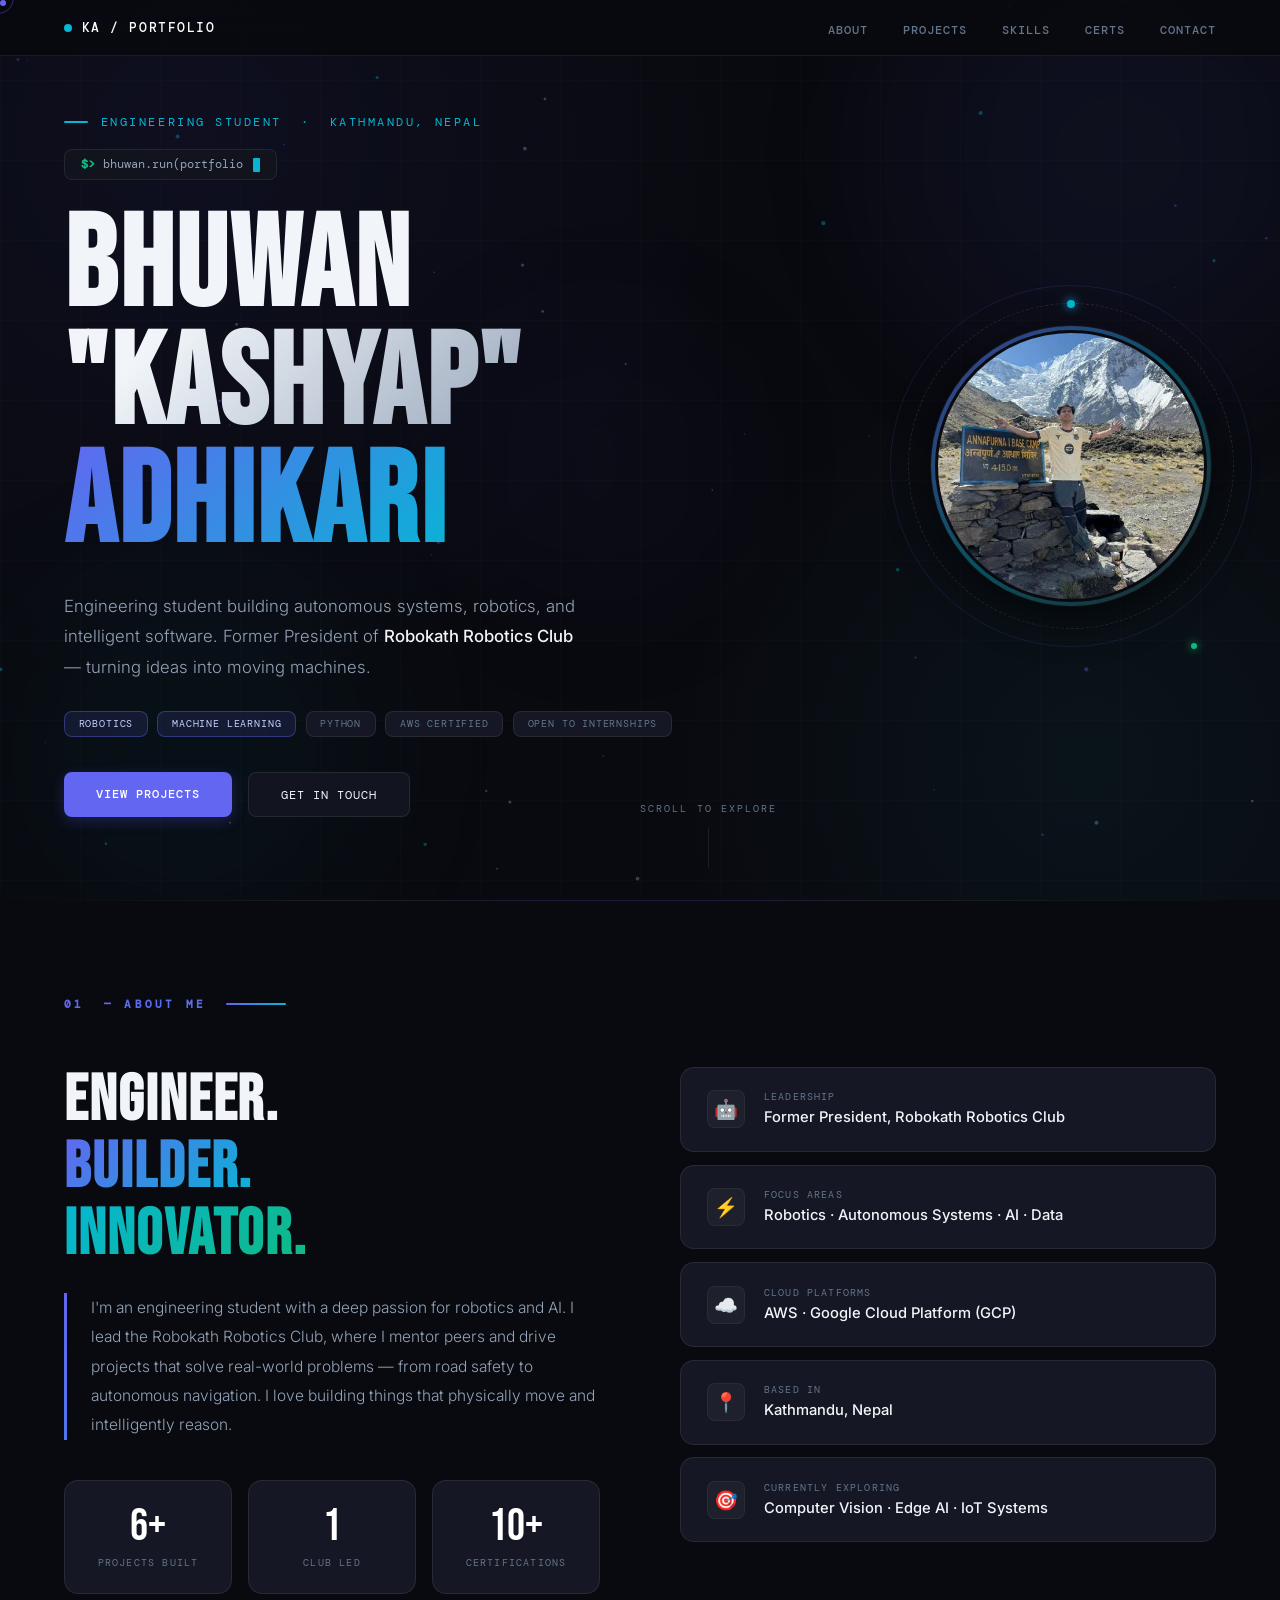
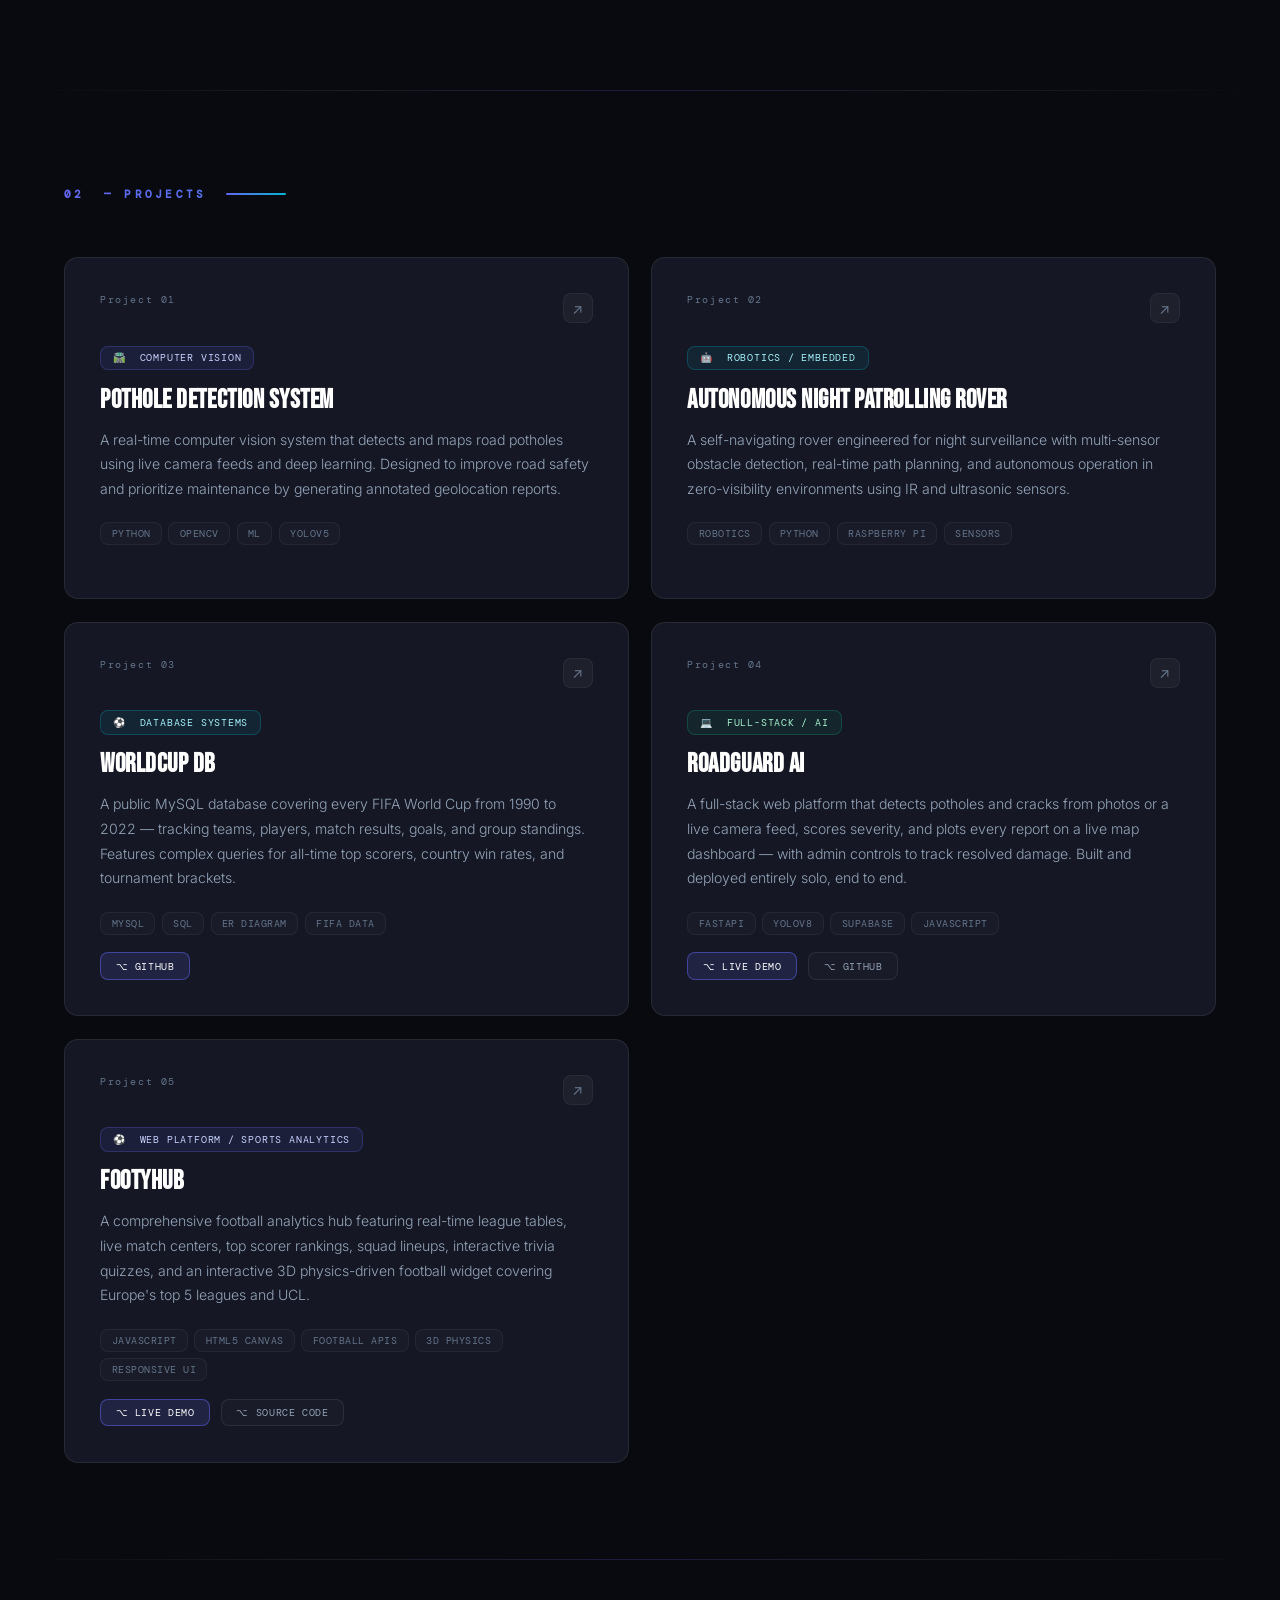
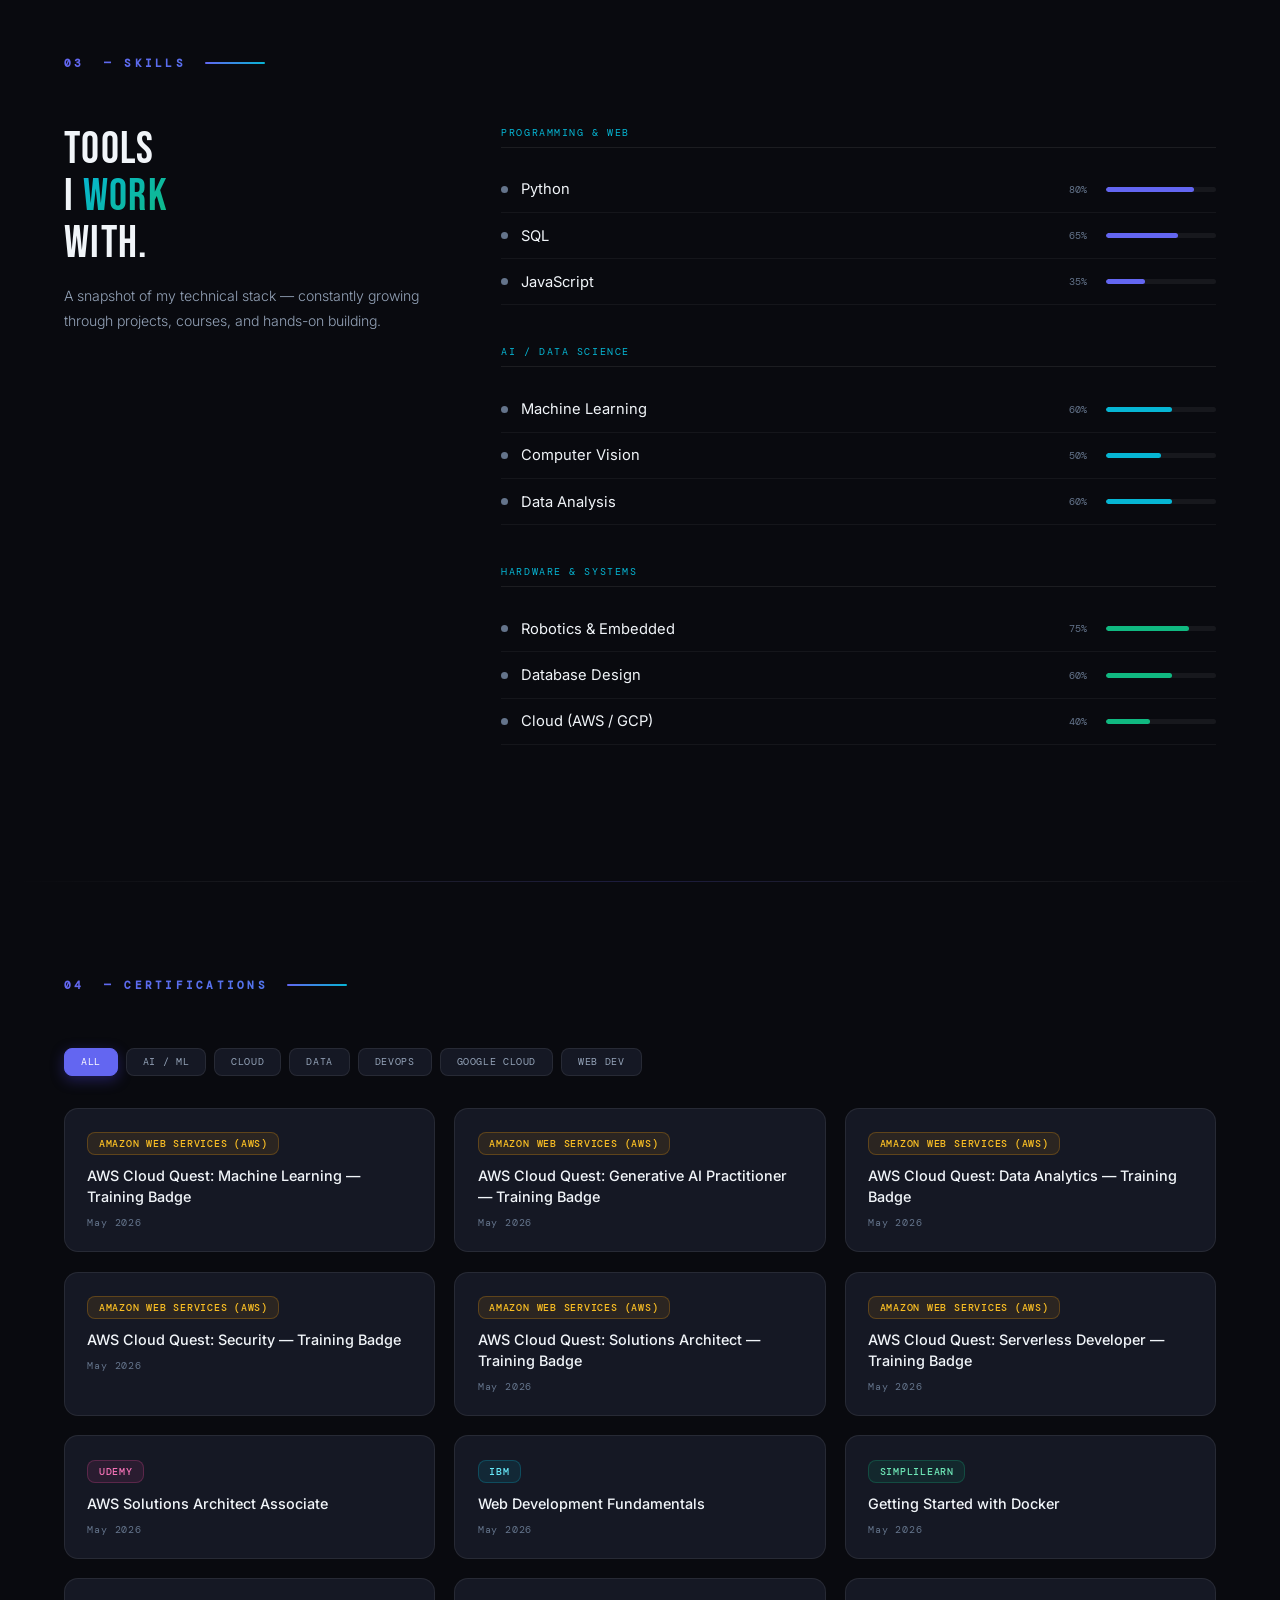
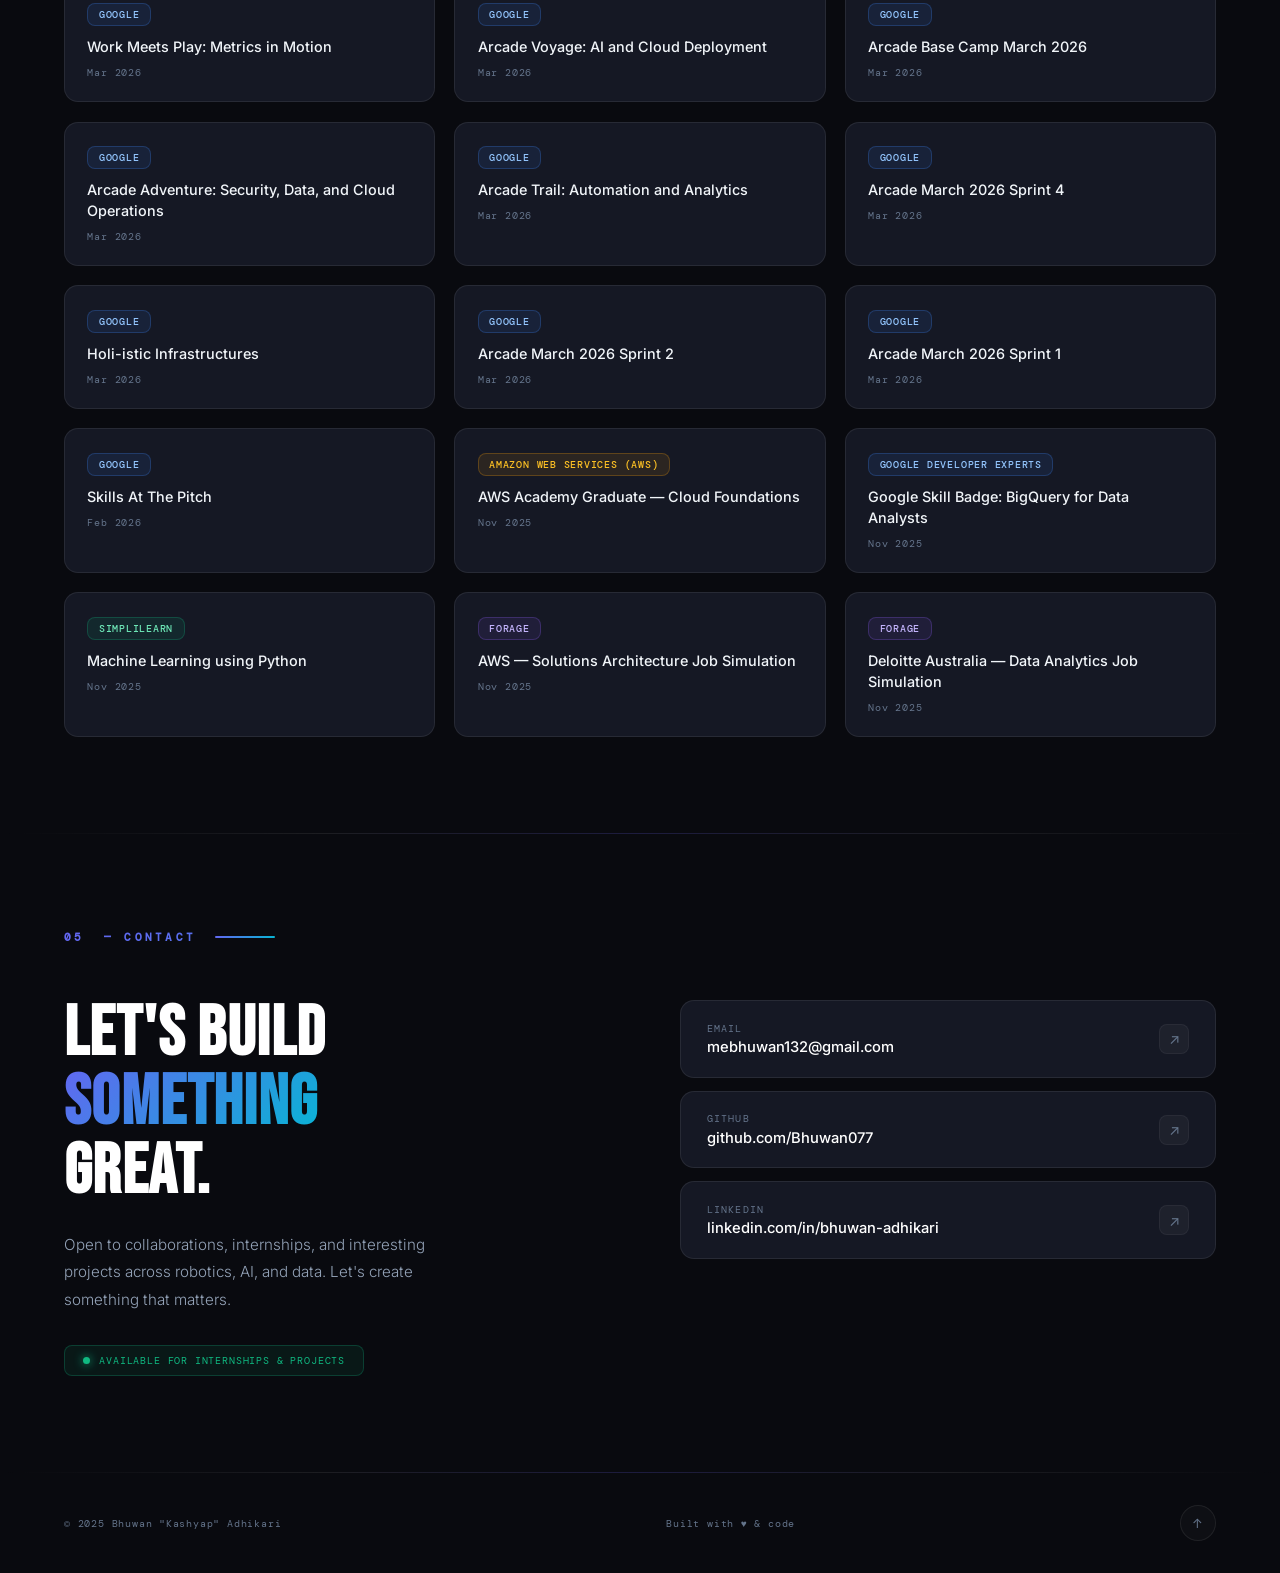
==== commit 277cc16f: "Add FootyHub project card with redirection to https://bhuwanadhikari007.com.np/footyhub/" ====
--- a/index.html
+++ b/index.html
@@ -1021,6 +1021,28 @@
       </div>
     </div>
 
+    <div class="project-card" onclick="if(!event.target.closest('a')) window.open('https://bhuwanadhikari007.com.np/footyhub/', '_blank', 'noopener,noreferrer')" style="cursor:pointer;">
+      <div class="shimmer"></div>
+      <div class="project-top">
+        <span class="project-num">Project 05</span>
+        <span class="project-arrow">&#8599;</span>
+      </div>
+      <div class="project-category">⚽ &nbsp;Web Platform / Sports Analytics</div>
+      <h3 class="project-title">FootyHub</h3>
+      <p class="project-desc">A comprehensive football analytics hub featuring real-time league tables, live match centers, top scorer rankings, squad lineups, interactive trivia quizzes, and an interactive 3D physics-driven football widget covering Europe's top 5 leagues and UCL.</p>
+      <div class="project-tags">
+        <span class="tag">JavaScript</span>
+        <span class="tag">HTML5 Canvas</span>
+        <span class="tag">Football APIs</span>
+        <span class="tag">3D Physics</span>
+        <span class="tag">Responsive UI</span>
+      </div>
+      <div class="project-links">
+        <a href="https://bhuwanadhikari007.com.np/footyhub/" target="_blank" rel="noopener noreferrer" class="proj-link primary">⌥ Live Demo</a>
+        <a href="https://github.com/Bhuwan077/Portfolio/tree/main/footyhub" target="_blank" rel="noopener noreferrer" class="proj-link">⌥ Source Code</a>
+      </div>
+    </div>
+
   </div>
 </section>
 
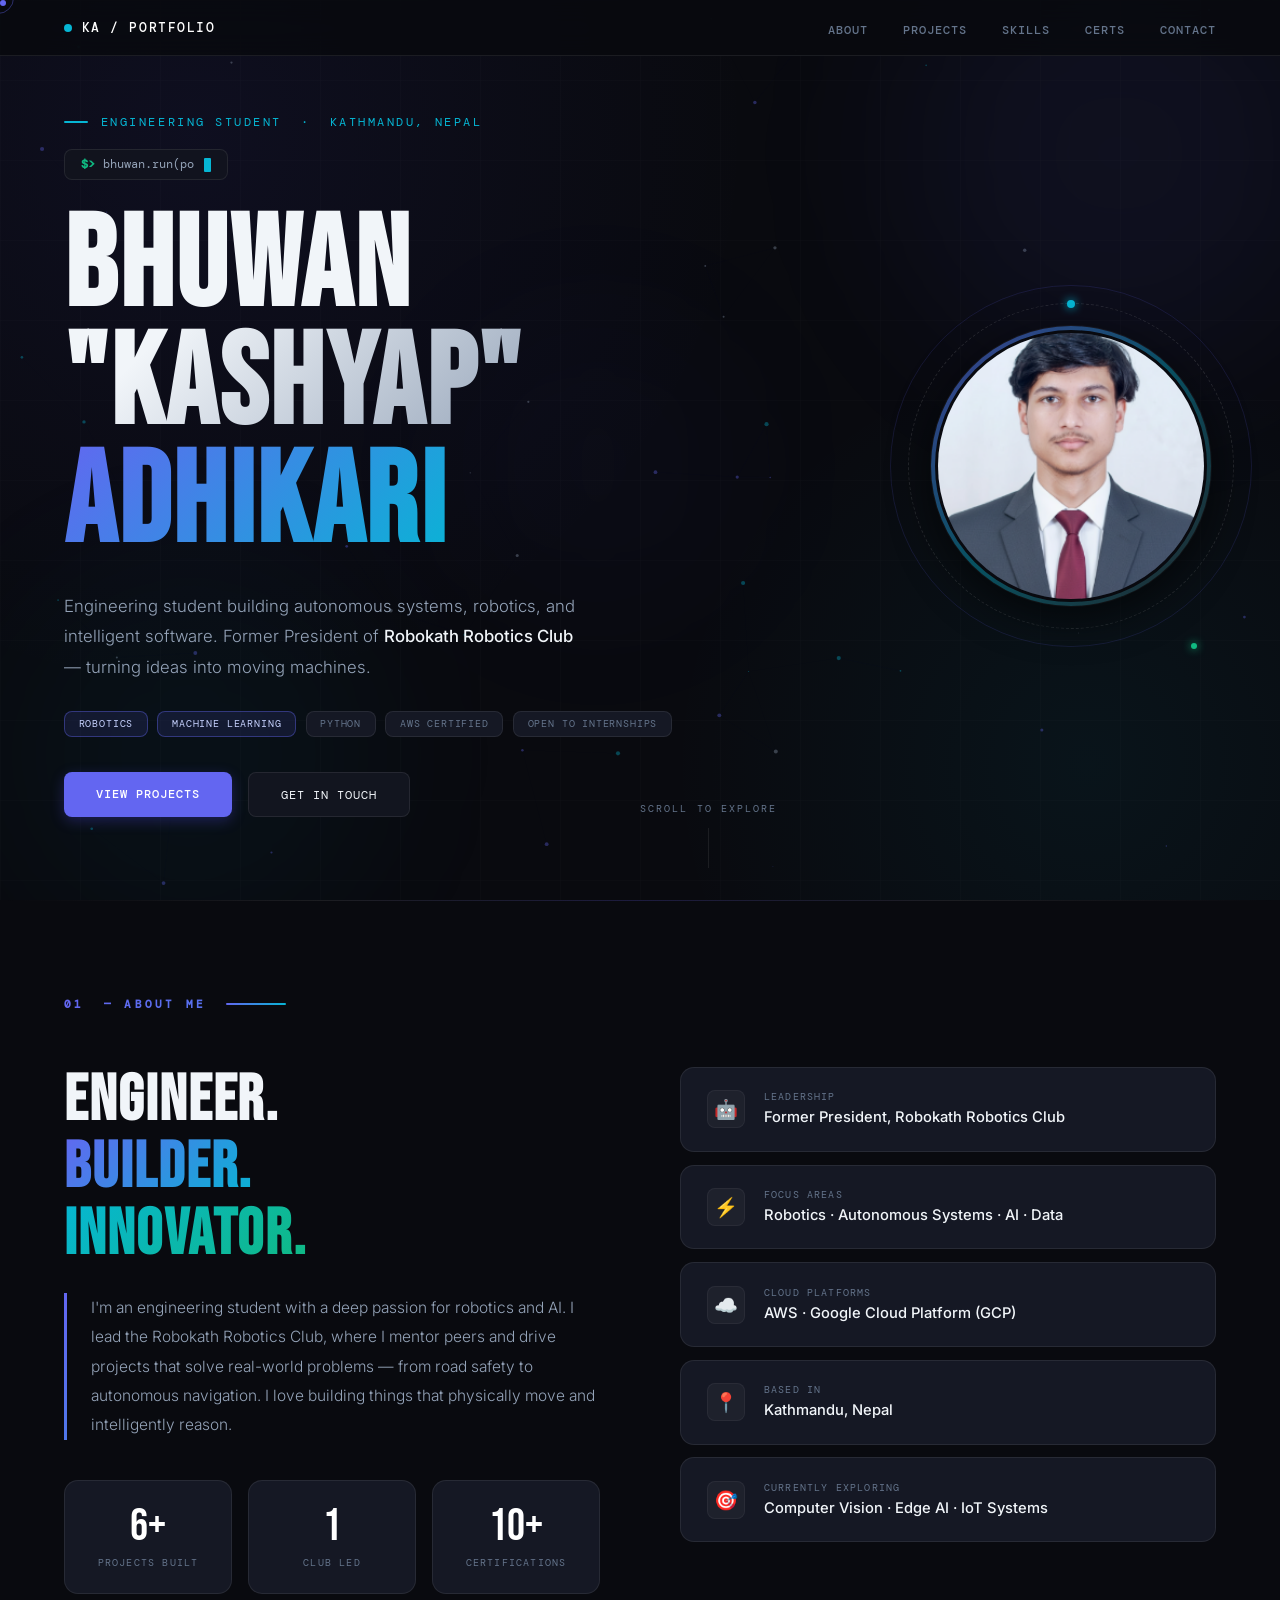
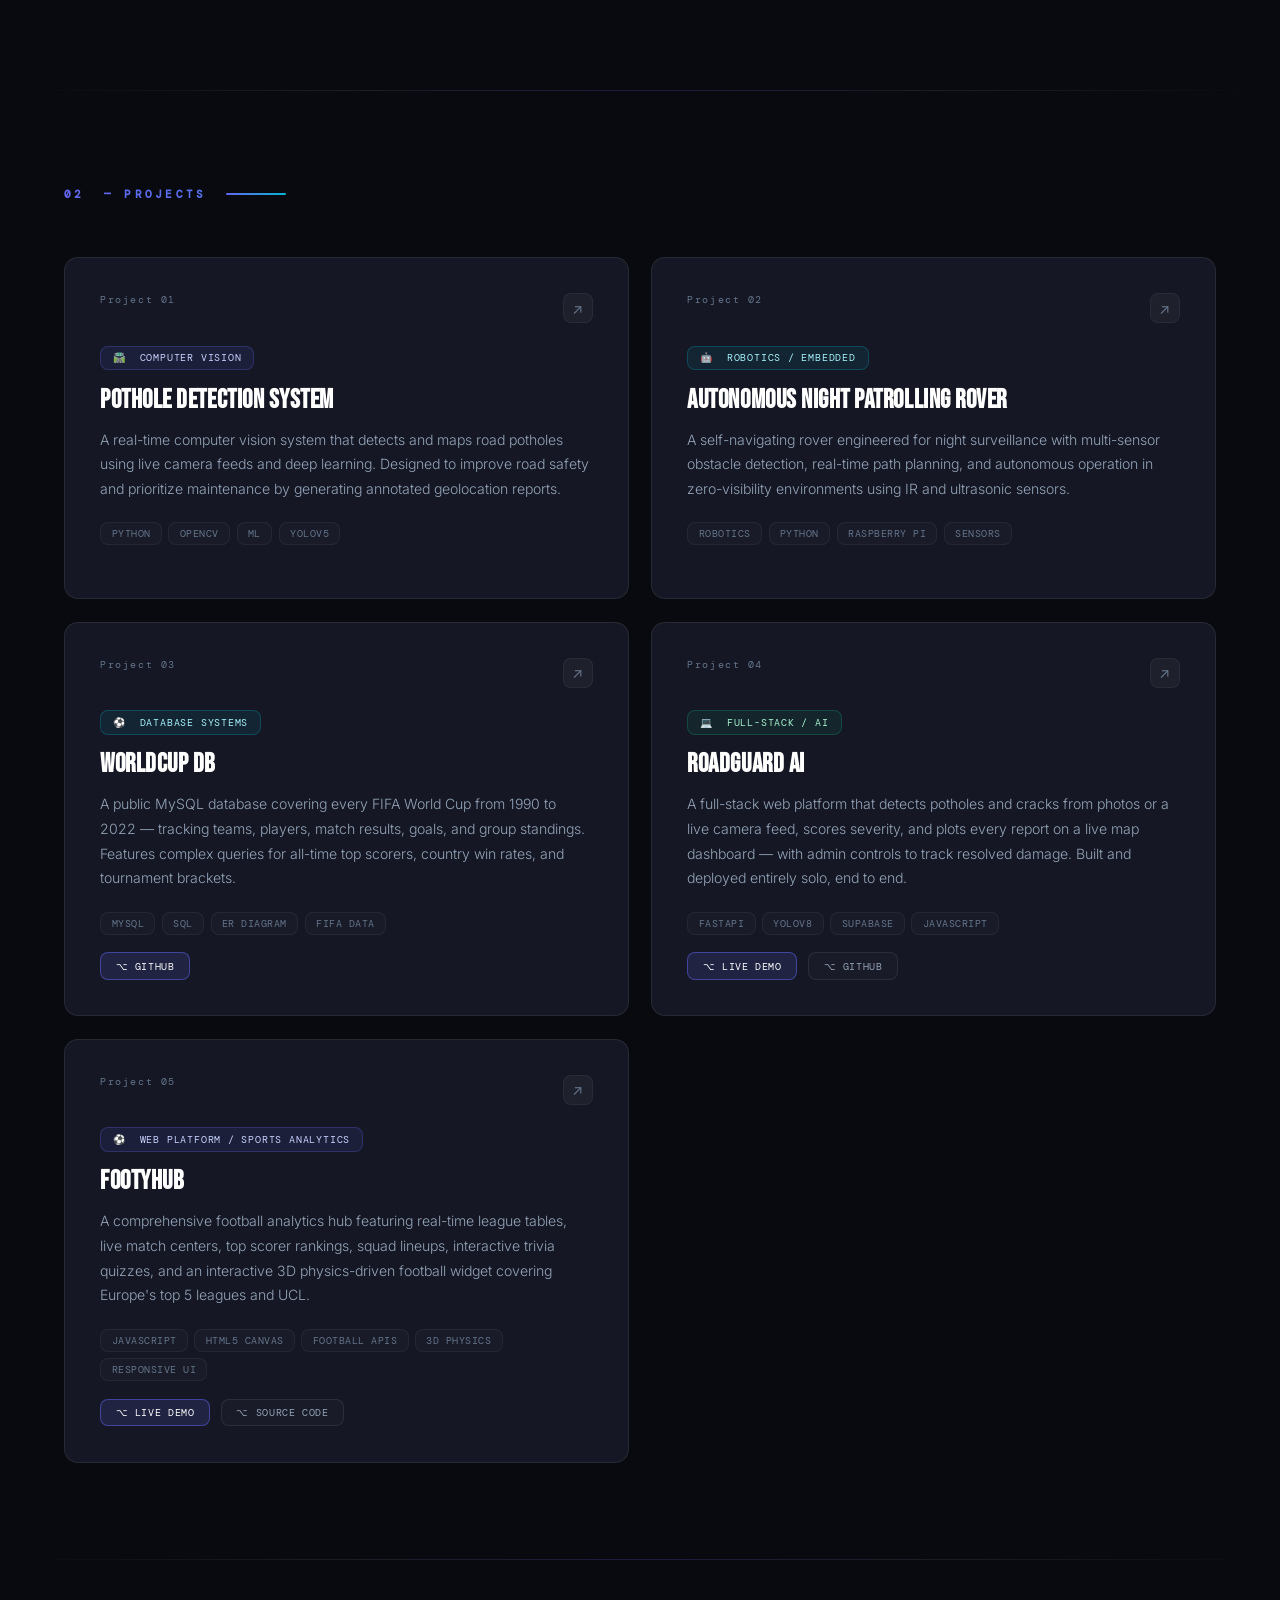
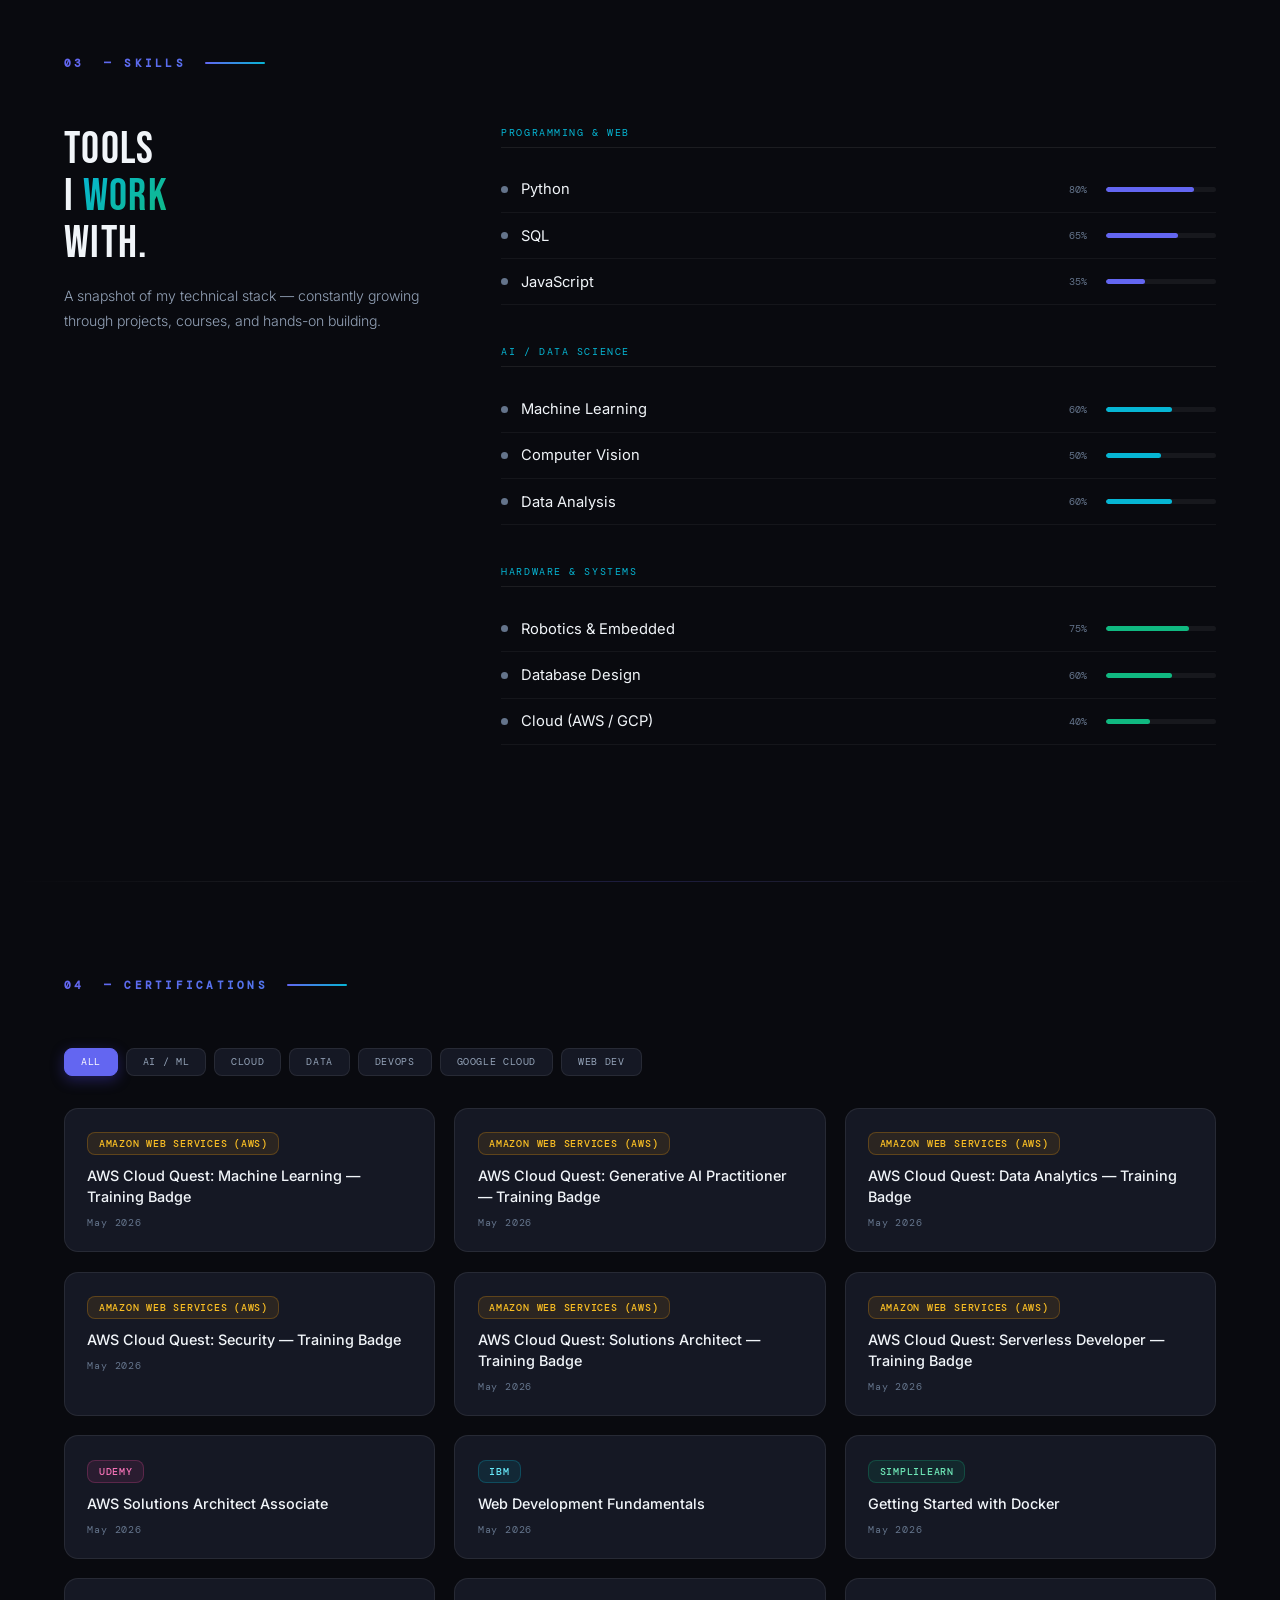
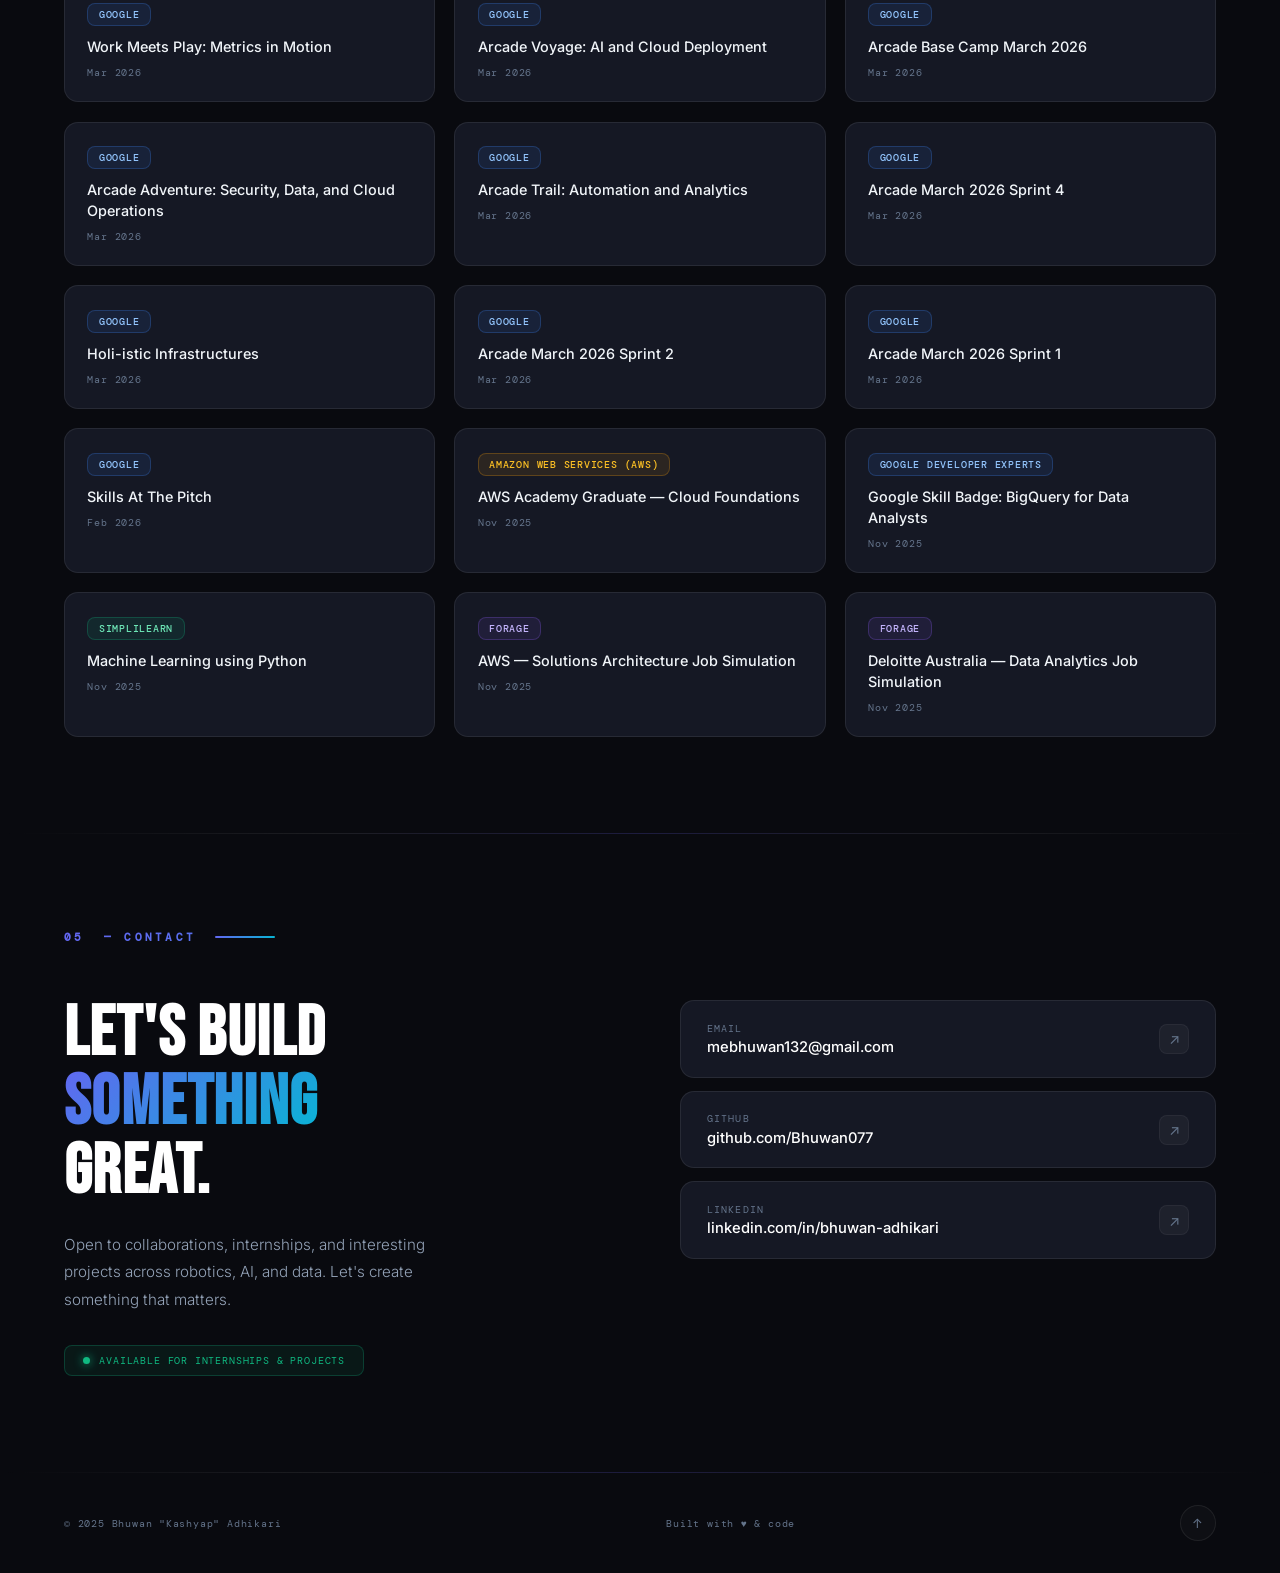
==== commit 97b48acd: "Restore original formal profile picture (profile.png) and polish bespoke human-crafted dark aestheti" ====
--- a/index.html
+++ b/index.html
@@ -171,16 +171,16 @@
     /* Mobile nav overlay */
     .mobile-nav {
       position: fixed; inset: 0; z-index: 550;
-      background: rgba(12,10,32,0.97); backdrop-filter: blur(30px);
+      background: rgba(9, 10, 15, 0.98); backdrop-filter: blur(24px);
       display: flex; flex-direction: column; align-items: center; justify-content: center; gap: 2rem;
-      opacity: 0; pointer-events: none; transition: opacity .4s;
+      opacity: 0; pointer-events: none; transition: opacity .3s ease;
     }
     .mobile-nav.open { opacity: 1; pointer-events: all; }
     .mobile-nav a {
       font-family: "Bebas Neue", sans-serif; font-size: 2.5rem; letter-spacing: .05em;
-      color: var(--text); text-decoration: none; transition: color .3s;
-    }
-    .mobile-nav a:hover { color: var(--neon-cyan); }
+      color: var(--text); text-decoration: none; transition: color .2s ease;
+    }
+    .mobile-nav a:hover { color: var(--accent-bright); }
 
     /* ─── HERO ─── */
     #hero {
@@ -871,11 +871,10 @@
       <div class="orbit orbit-2"></div>
       <div class="hero-photo-frame">
         <img 
-          src="avatar.jpg" 
+          src="profile.png" 
           alt="Bhuwan Kashyap Adhikari" 
           loading="eager"
           decoding="async"
-          onerror="if(this.src.indexOf('avatars.githubusercontent.com')===-1)this.src='https://avatars.githubusercontent.com/u/108018200?v=4'"
         />
       </div>
     </div>
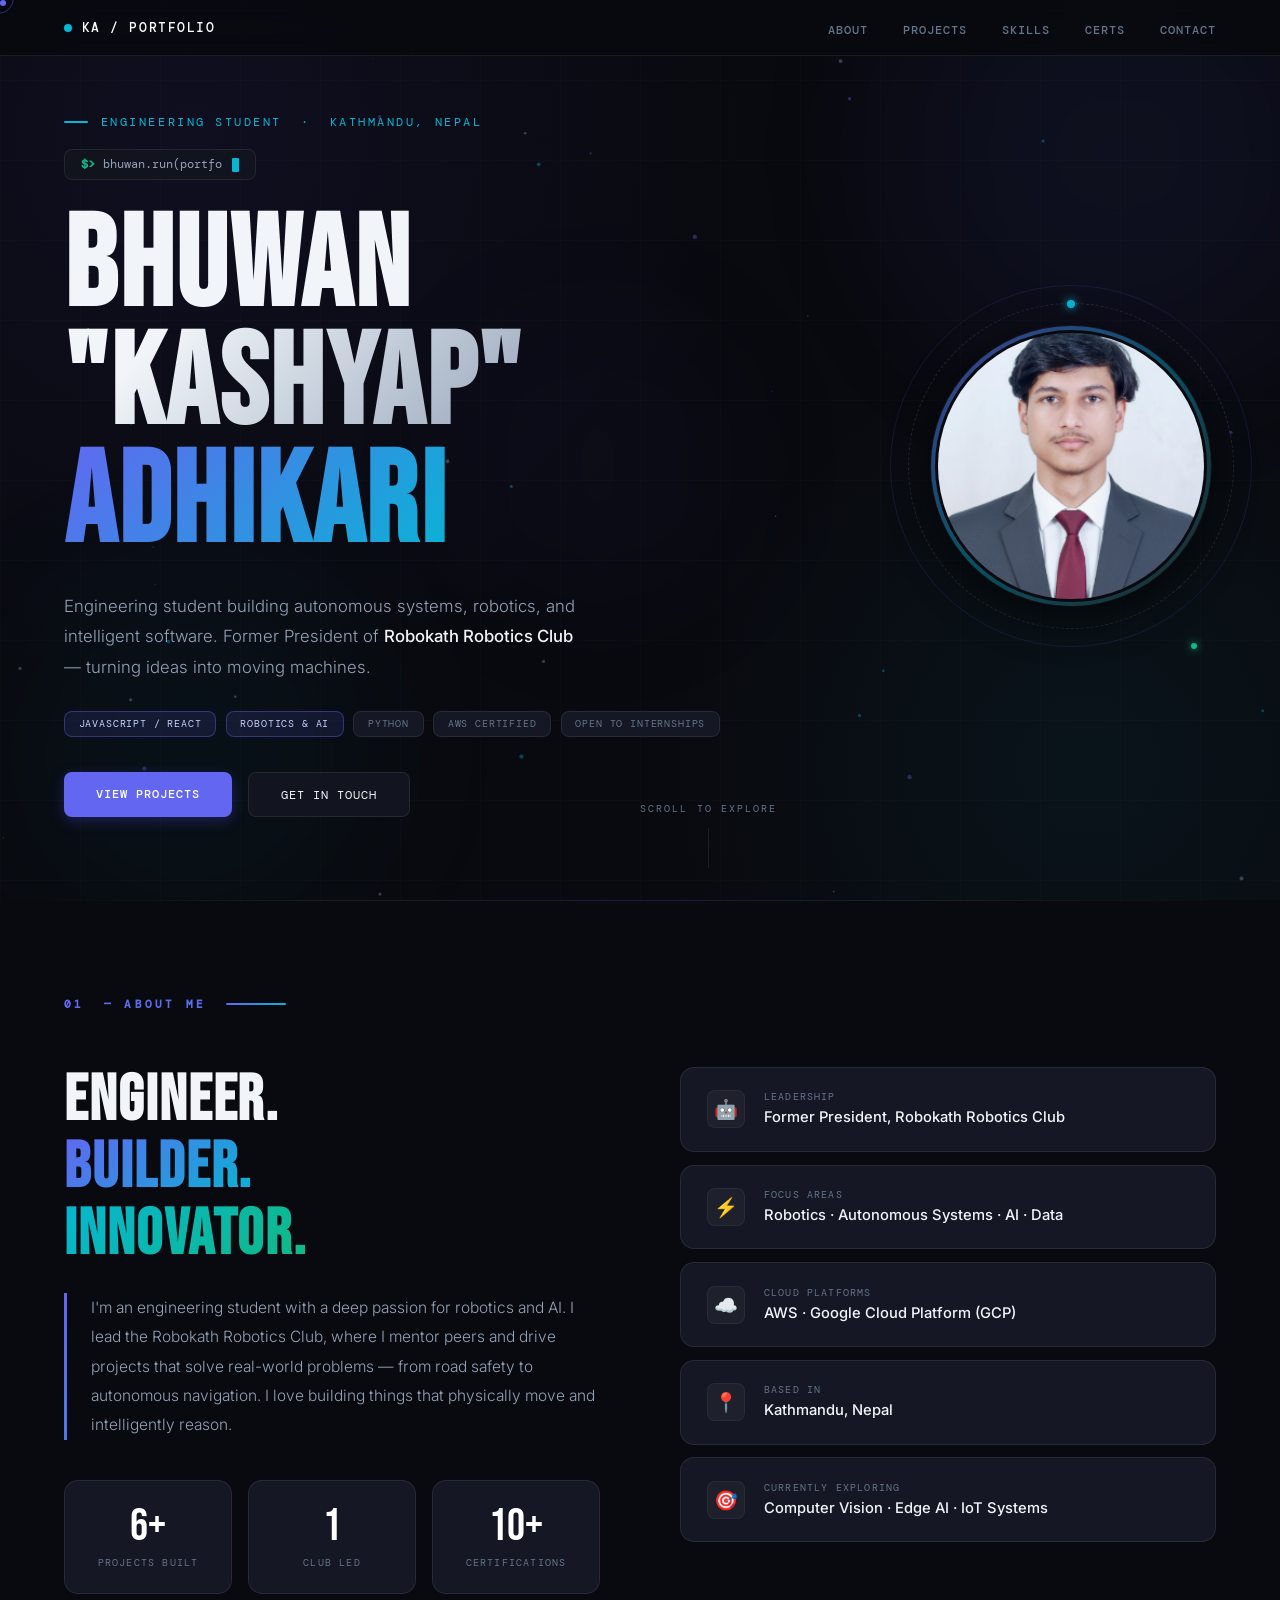
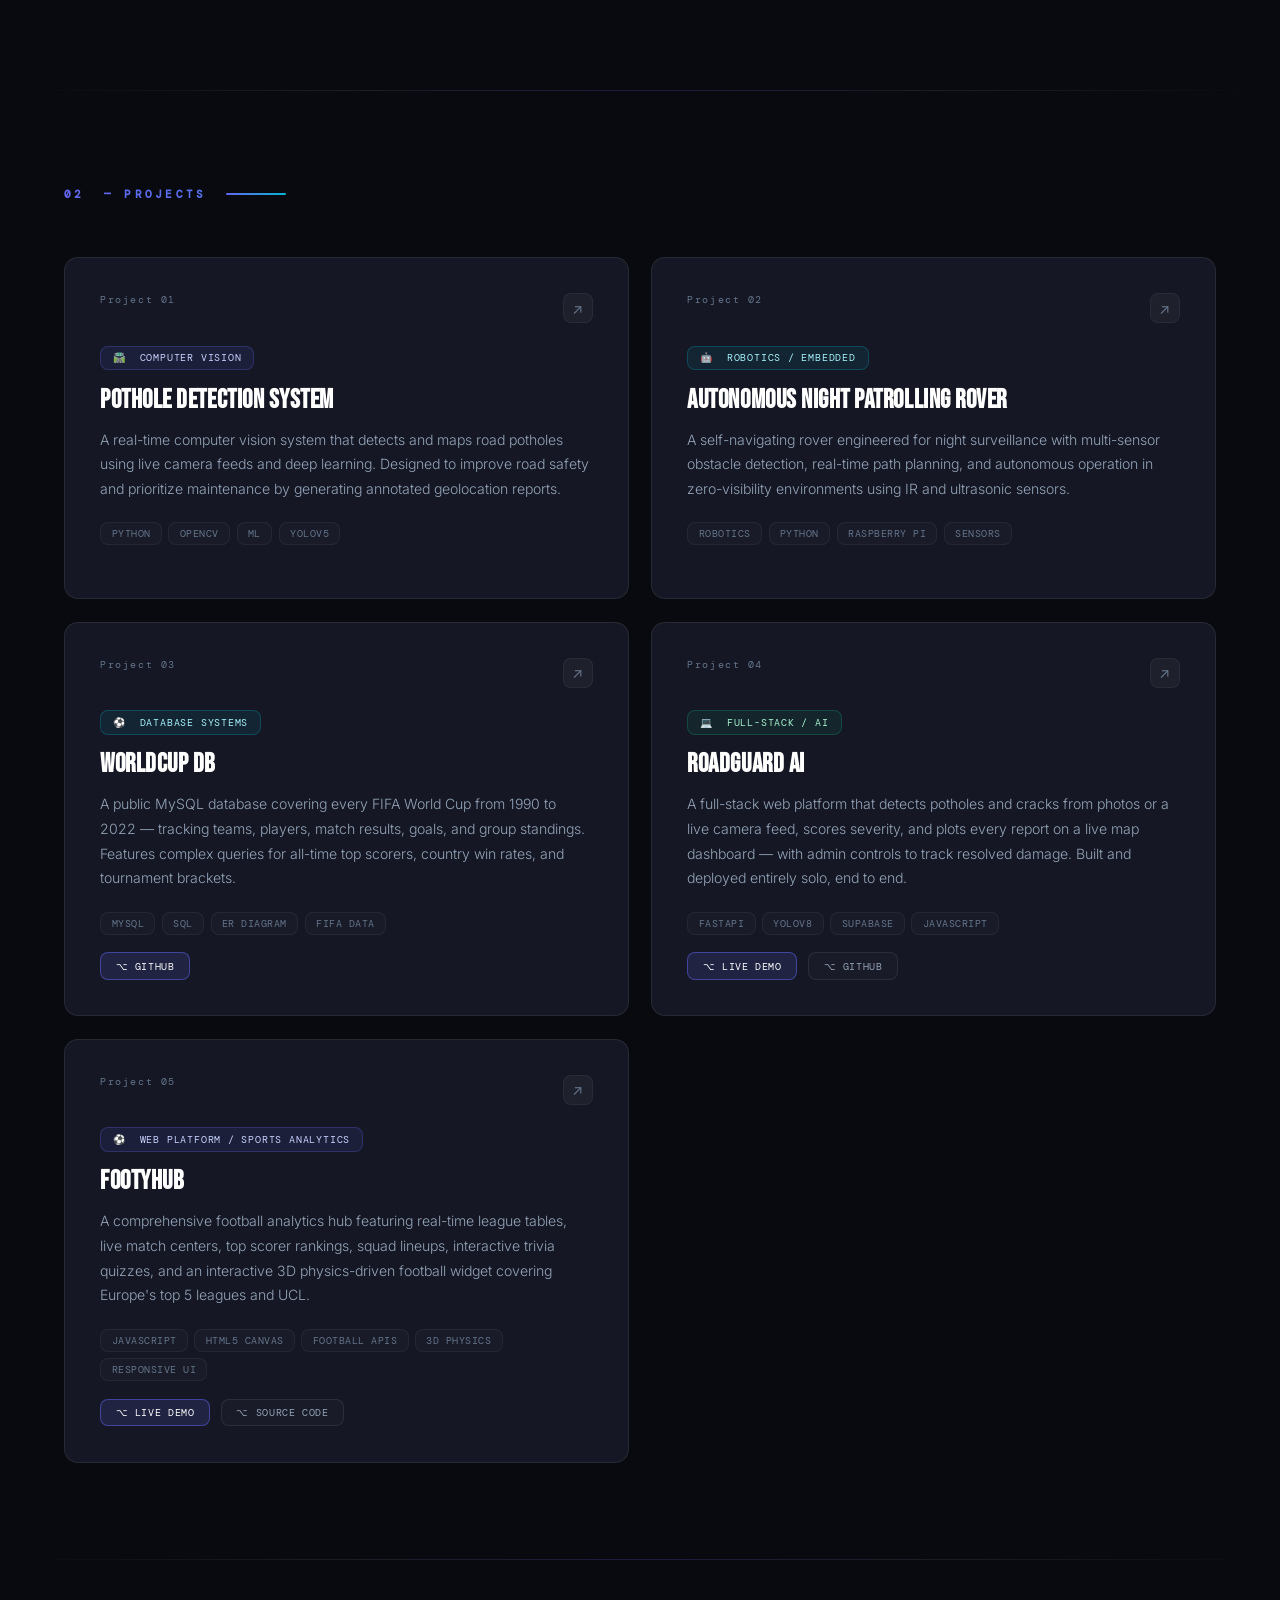
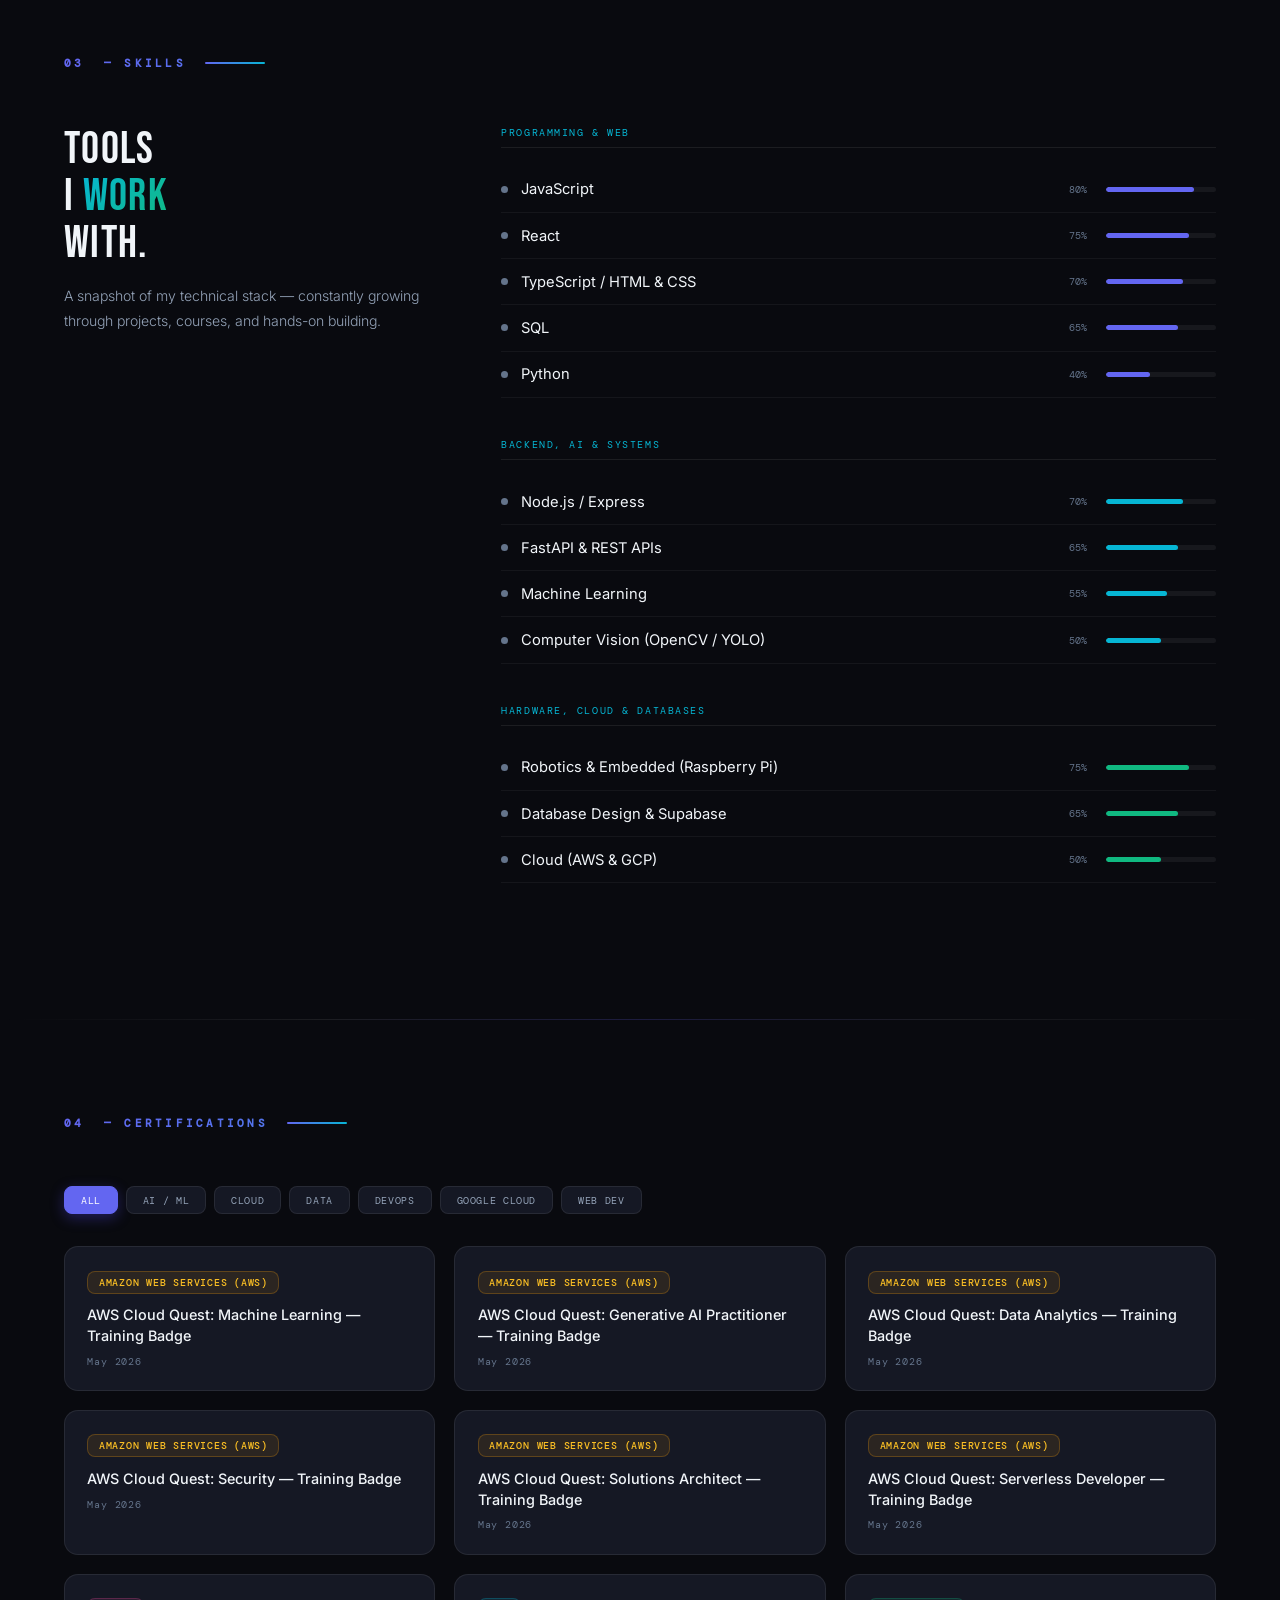
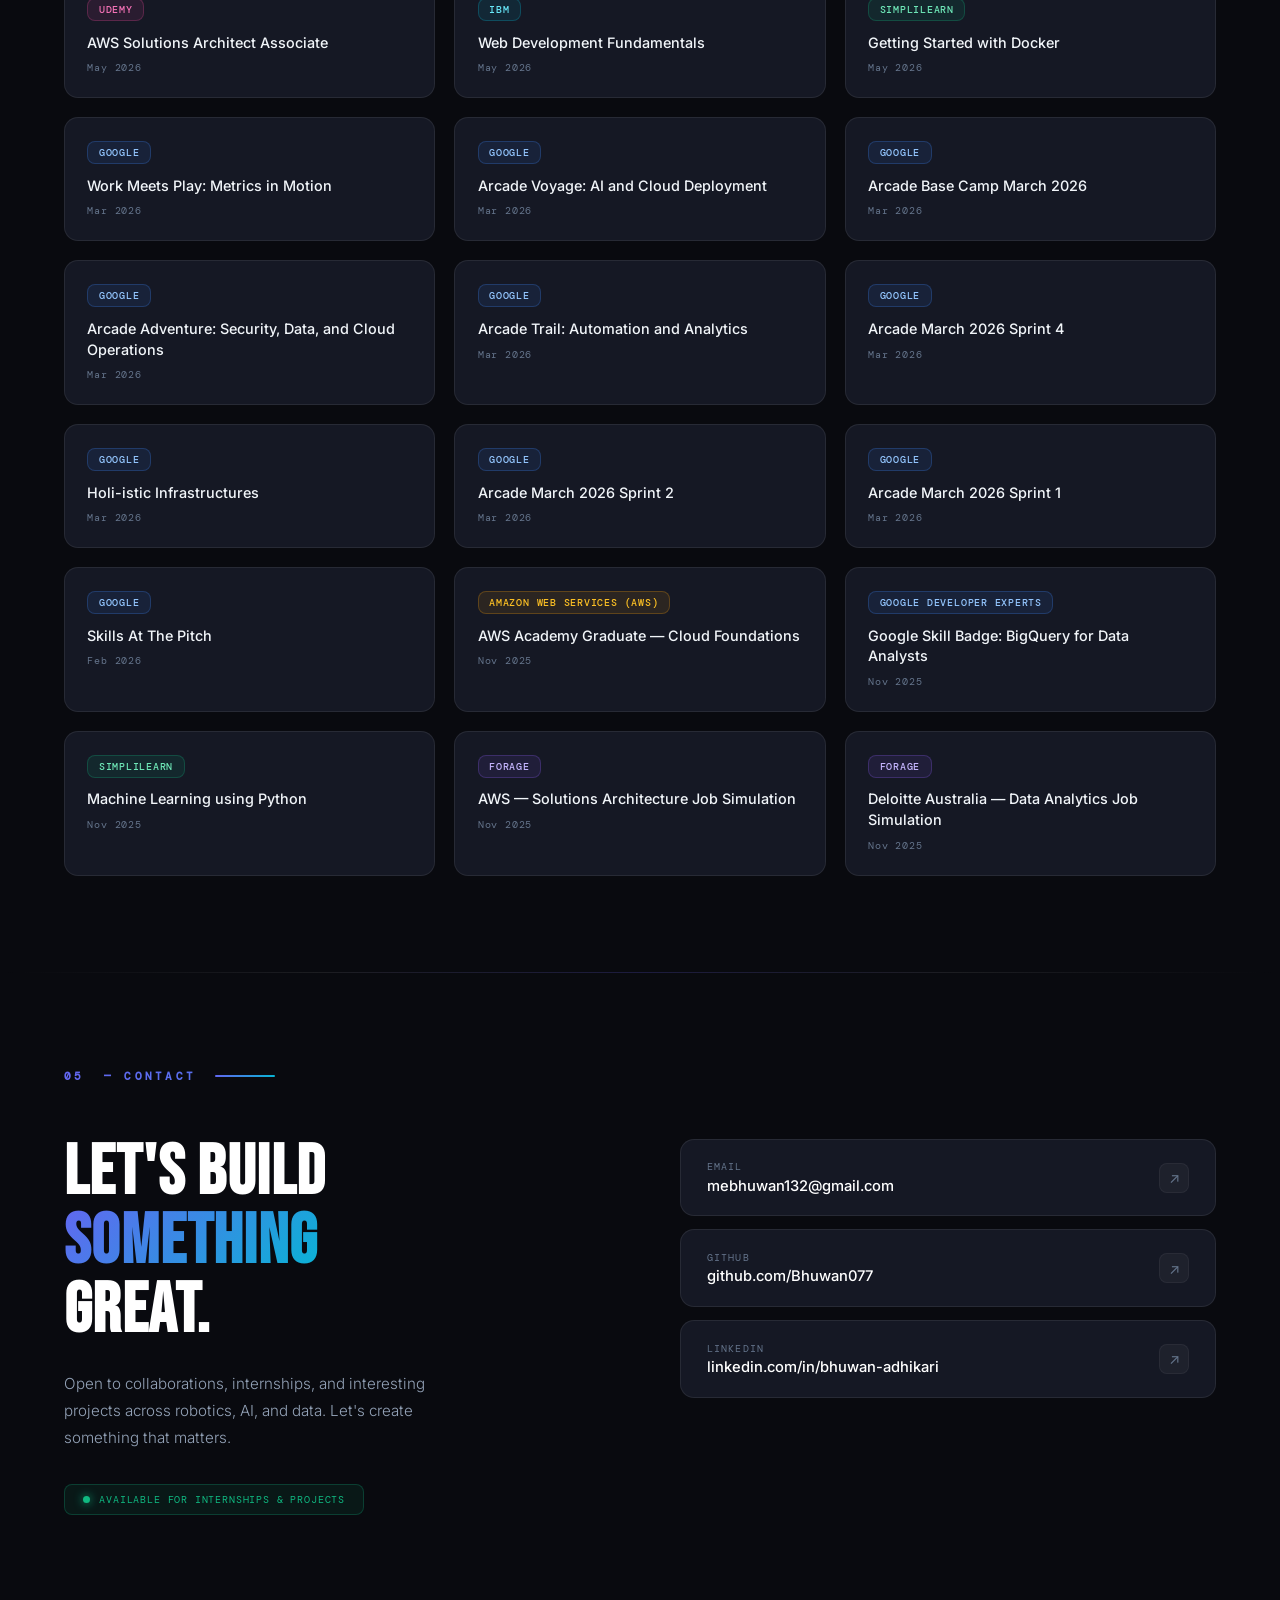
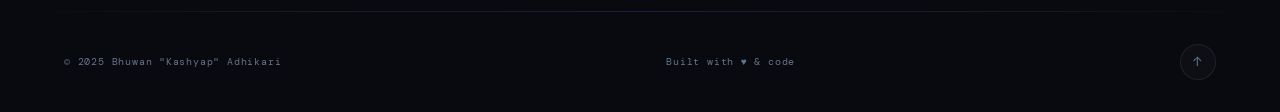
==== commit 4bee4b92: "Update skills: JavaScript to 80%, Python to 40%, add React and modern web stack" ====
--- a/index.html
+++ b/index.html
@@ -855,8 +855,8 @@
         Former President of <strong>Robokath Robotics Club</strong> — turning ideas into moving machines.
       </p>
       <div class="hero-badges">
-        <span class="badge highlight">Robotics</span>
-        <span class="badge highlight">Machine Learning</span>
+        <span class="badge highlight">JavaScript / React</span>
+        <span class="badge highlight">Robotics & AI</span>
         <span class="badge">Python</span>
         <span class="badge">AWS Certified</span>
         <span class="badge">Open to Internships</span>
@@ -1058,21 +1058,24 @@
     <div class="reveal">
       <div class="skill-group">
         <div class="skill-group-label">Programming & Web</div>
-        <div class="skill-row"><div class="skill-name-wrap"><span class="skill-dot"></span><span class="skill-name">Python</span></div><div class="skill-right"><span class="skill-pct">80%</span><div class="skill-track"><div class="skill-fill" data-w="80"></div></div></div></div>
+        <div class="skill-row"><div class="skill-name-wrap"><span class="skill-dot"></span><span class="skill-name">JavaScript</span></div><div class="skill-right"><span class="skill-pct">80%</span><div class="skill-track"><div class="skill-fill" data-w="80"></div></div></div></div>
+        <div class="skill-row"><div class="skill-name-wrap"><span class="skill-dot"></span><span class="skill-name">React</span></div><div class="skill-right"><span class="skill-pct">75%</span><div class="skill-track"><div class="skill-fill" data-w="75"></div></div></div></div>
+        <div class="skill-row"><div class="skill-name-wrap"><span class="skill-dot"></span><span class="skill-name">TypeScript / HTML & CSS</span></div><div class="skill-right"><span class="skill-pct">70%</span><div class="skill-track"><div class="skill-fill" data-w="70"></div></div></div></div>
         <div class="skill-row"><div class="skill-name-wrap"><span class="skill-dot"></span><span class="skill-name">SQL</span></div><div class="skill-right"><span class="skill-pct">65%</span><div class="skill-track"><div class="skill-fill" data-w="65"></div></div></div></div>
-        <div class="skill-row"><div class="skill-name-wrap"><span class="skill-dot"></span><span class="skill-name">JavaScript</span></div><div class="skill-right"><span class="skill-pct">35%</span><div class="skill-track"><div class="skill-fill" data-w="35"></div></div></div></div>
+        <div class="skill-row"><div class="skill-name-wrap"><span class="skill-dot"></span><span class="skill-name">Python</span></div><div class="skill-right"><span class="skill-pct">40%</span><div class="skill-track"><div class="skill-fill" data-w="40"></div></div></div></div>
       </div>
       <div class="skill-group">
-        <div class="skill-group-label">AI / Data Science</div>
-        <div class="skill-row"><div class="skill-name-wrap"><span class="skill-dot"></span><span class="skill-name">Machine Learning</span></div><div class="skill-right"><span class="skill-pct">60%</span><div class="skill-track"><div class="skill-fill b" data-w="60"></div></div></div></div>
-        <div class="skill-row"><div class="skill-name-wrap"><span class="skill-dot"></span><span class="skill-name">Computer Vision</span></div><div class="skill-right"><span class="skill-pct">50%</span><div class="skill-track"><div class="skill-fill b" data-w="50"></div></div></div></div>
-        <div class="skill-row"><div class="skill-name-wrap"><span class="skill-dot"></span><span class="skill-name">Data Analysis</span></div><div class="skill-right"><span class="skill-pct">60%</span><div class="skill-track"><div class="skill-fill b" data-w="60"></div></div></div></div>
+        <div class="skill-group-label">Backend, AI & Systems</div>
+        <div class="skill-row"><div class="skill-name-wrap"><span class="skill-dot"></span><span class="skill-name">Node.js / Express</span></div><div class="skill-right"><span class="skill-pct">70%</span><div class="skill-track"><div class="skill-fill b" data-w="70"></div></div></div></div>
+        <div class="skill-row"><div class="skill-name-wrap"><span class="skill-dot"></span><span class="skill-name">FastAPI & REST APIs</span></div><div class="skill-right"><span class="skill-pct">65%</span><div class="skill-track"><div class="skill-fill b" data-w="65"></div></div></div></div>
+        <div class="skill-row"><div class="skill-name-wrap"><span class="skill-dot"></span><span class="skill-name">Machine Learning</span></div><div class="skill-right"><span class="skill-pct">55%</span><div class="skill-track"><div class="skill-fill b" data-w="55"></div></div></div></div>
+        <div class="skill-row"><div class="skill-name-wrap"><span class="skill-dot"></span><span class="skill-name">Computer Vision (OpenCV / YOLO)</span></div><div class="skill-right"><span class="skill-pct">50%</span><div class="skill-track"><div class="skill-fill b" data-w="50"></div></div></div></div>
       </div>
       <div class="skill-group">
-        <div class="skill-group-label">Hardware & Systems</div>
-        <div class="skill-row"><div class="skill-name-wrap"><span class="skill-dot"></span><span class="skill-name">Robotics & Embedded</span></div><div class="skill-right"><span class="skill-pct">75%</span><div class="skill-track"><div class="skill-fill c" data-w="75"></div></div></div></div>
-        <div class="skill-row"><div class="skill-name-wrap"><span class="skill-dot"></span><span class="skill-name">Database Design</span></div><div class="skill-right"><span class="skill-pct">60%</span><div class="skill-track"><div class="skill-fill c" data-w="60"></div></div></div></div>
-        <div class="skill-row"><div class="skill-name-wrap"><span class="skill-dot"></span><span class="skill-name">Cloud (AWS / GCP)</span></div><div class="skill-right"><span class="skill-pct">40%</span><div class="skill-track"><div class="skill-fill c" data-w="40"></div></div></div></div>
+        <div class="skill-group-label">Hardware, Cloud & Databases</div>
+        <div class="skill-row"><div class="skill-name-wrap"><span class="skill-dot"></span><span class="skill-name">Robotics & Embedded (Raspberry Pi)</span></div><div class="skill-right"><span class="skill-pct">75%</span><div class="skill-track"><div class="skill-fill c" data-w="75"></div></div></div></div>
+        <div class="skill-row"><div class="skill-name-wrap"><span class="skill-dot"></span><span class="skill-name">Database Design & Supabase</span></div><div class="skill-right"><span class="skill-pct">65%</span><div class="skill-track"><div class="skill-fill c" data-w="65"></div></div></div></div>
+        <div class="skill-row"><div class="skill-name-wrap"><span class="skill-dot"></span><span class="skill-name">Cloud (AWS & GCP)</span></div><div class="skill-right"><span class="skill-pct">50%</span><div class="skill-track"><div class="skill-fill c" data-w="50"></div></div></div></div>
       </div>
     </div>
   </div>
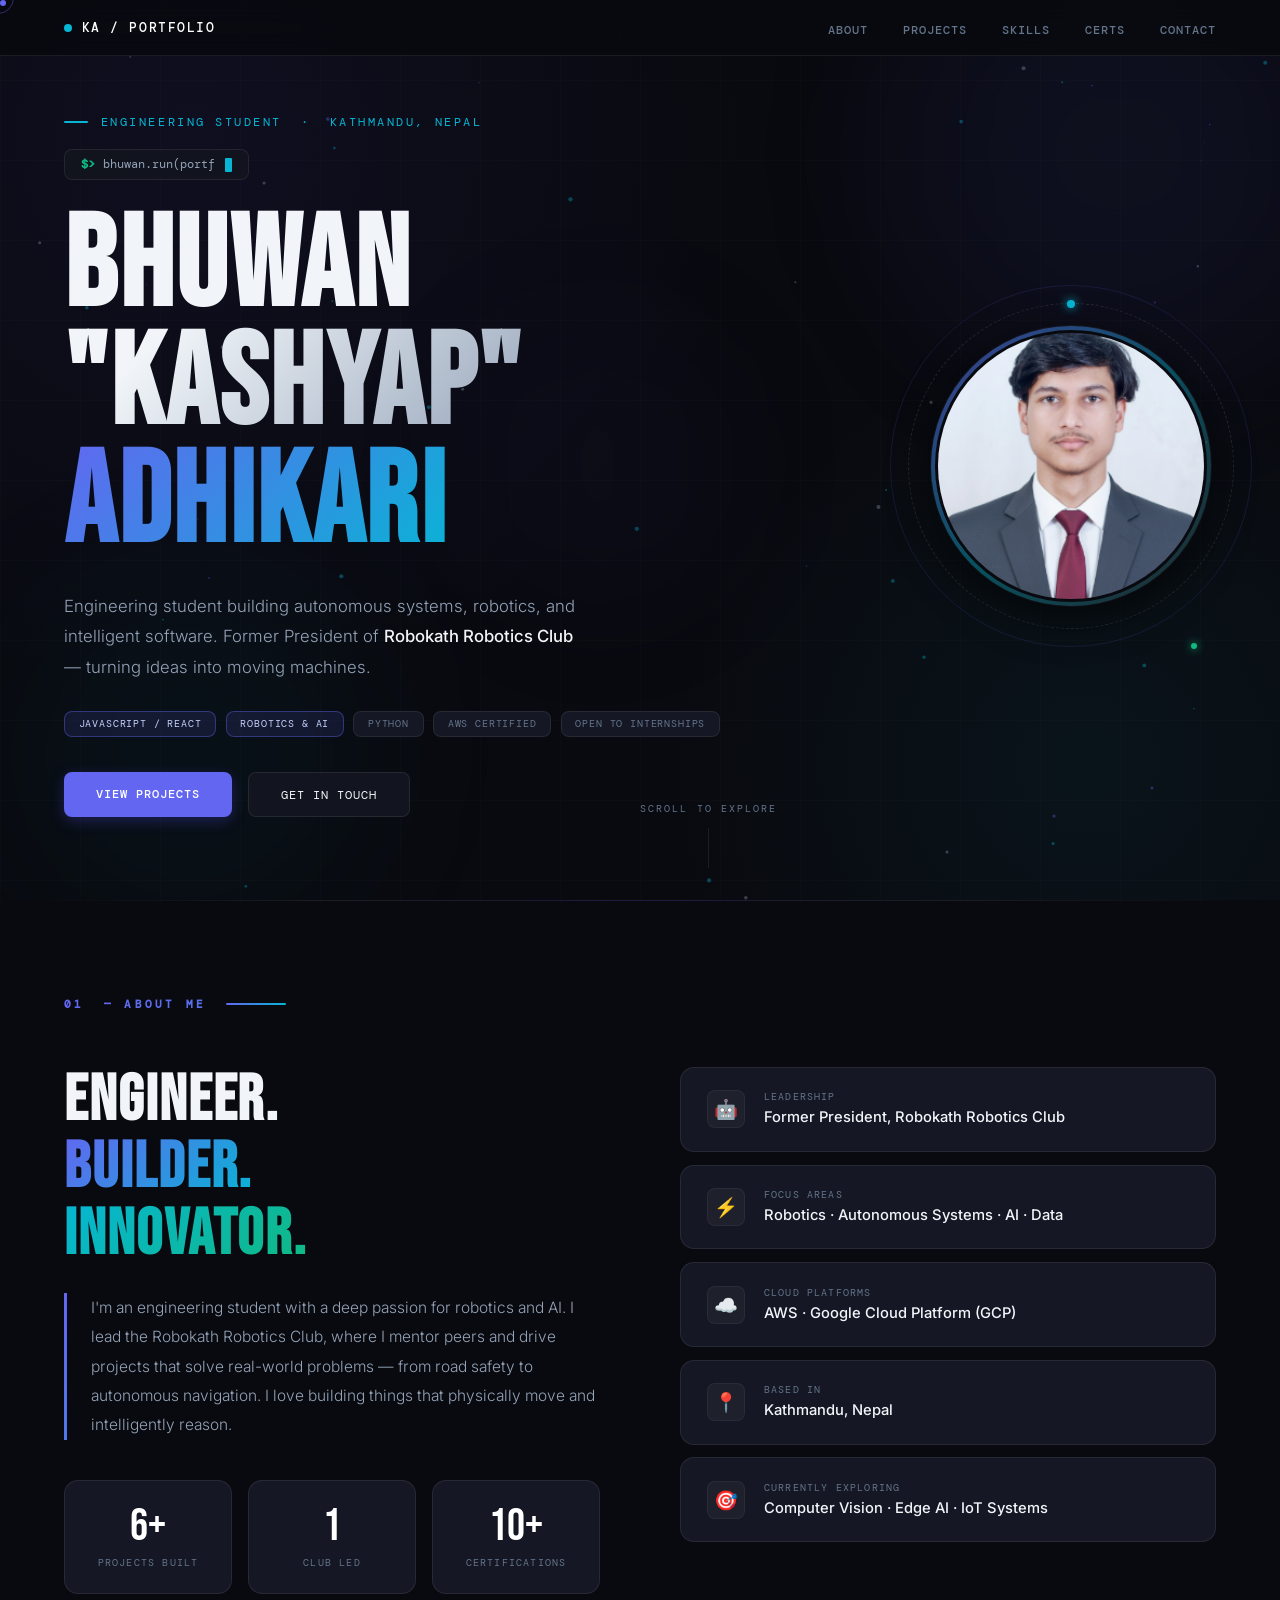
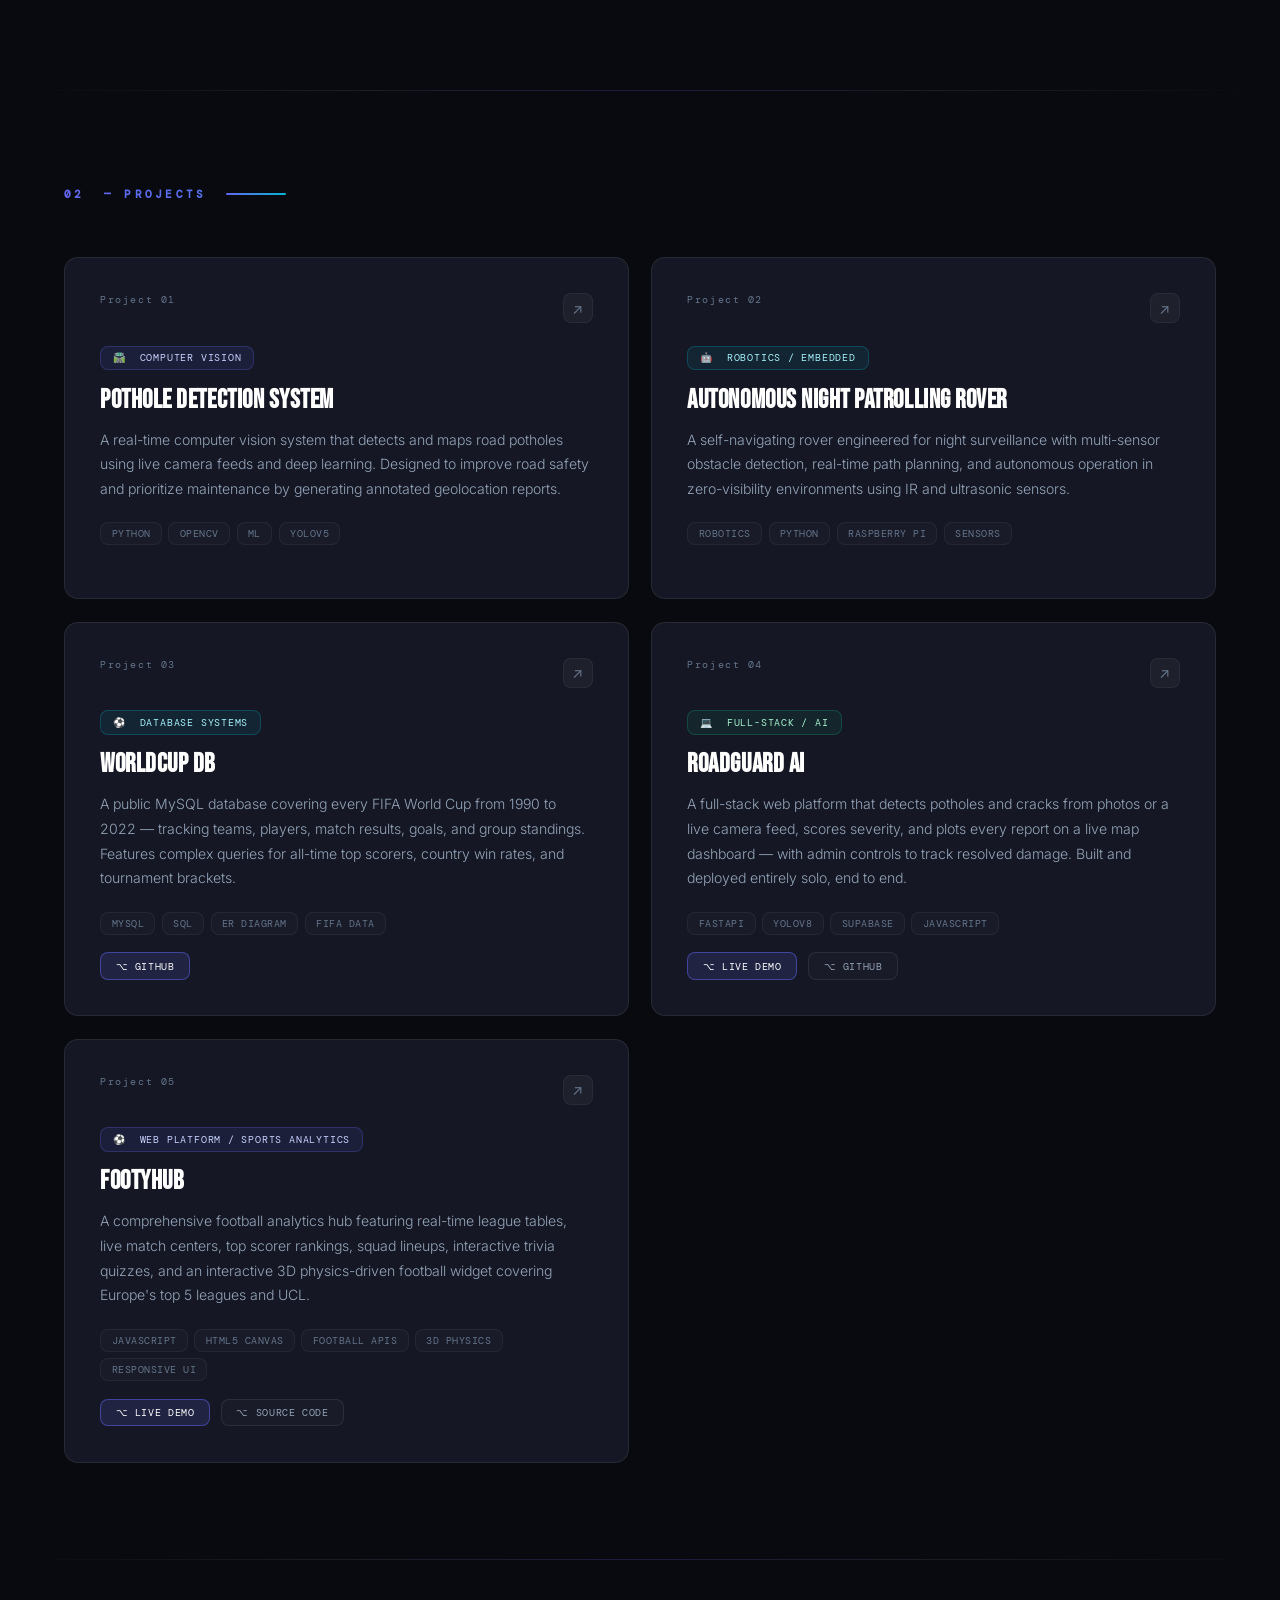
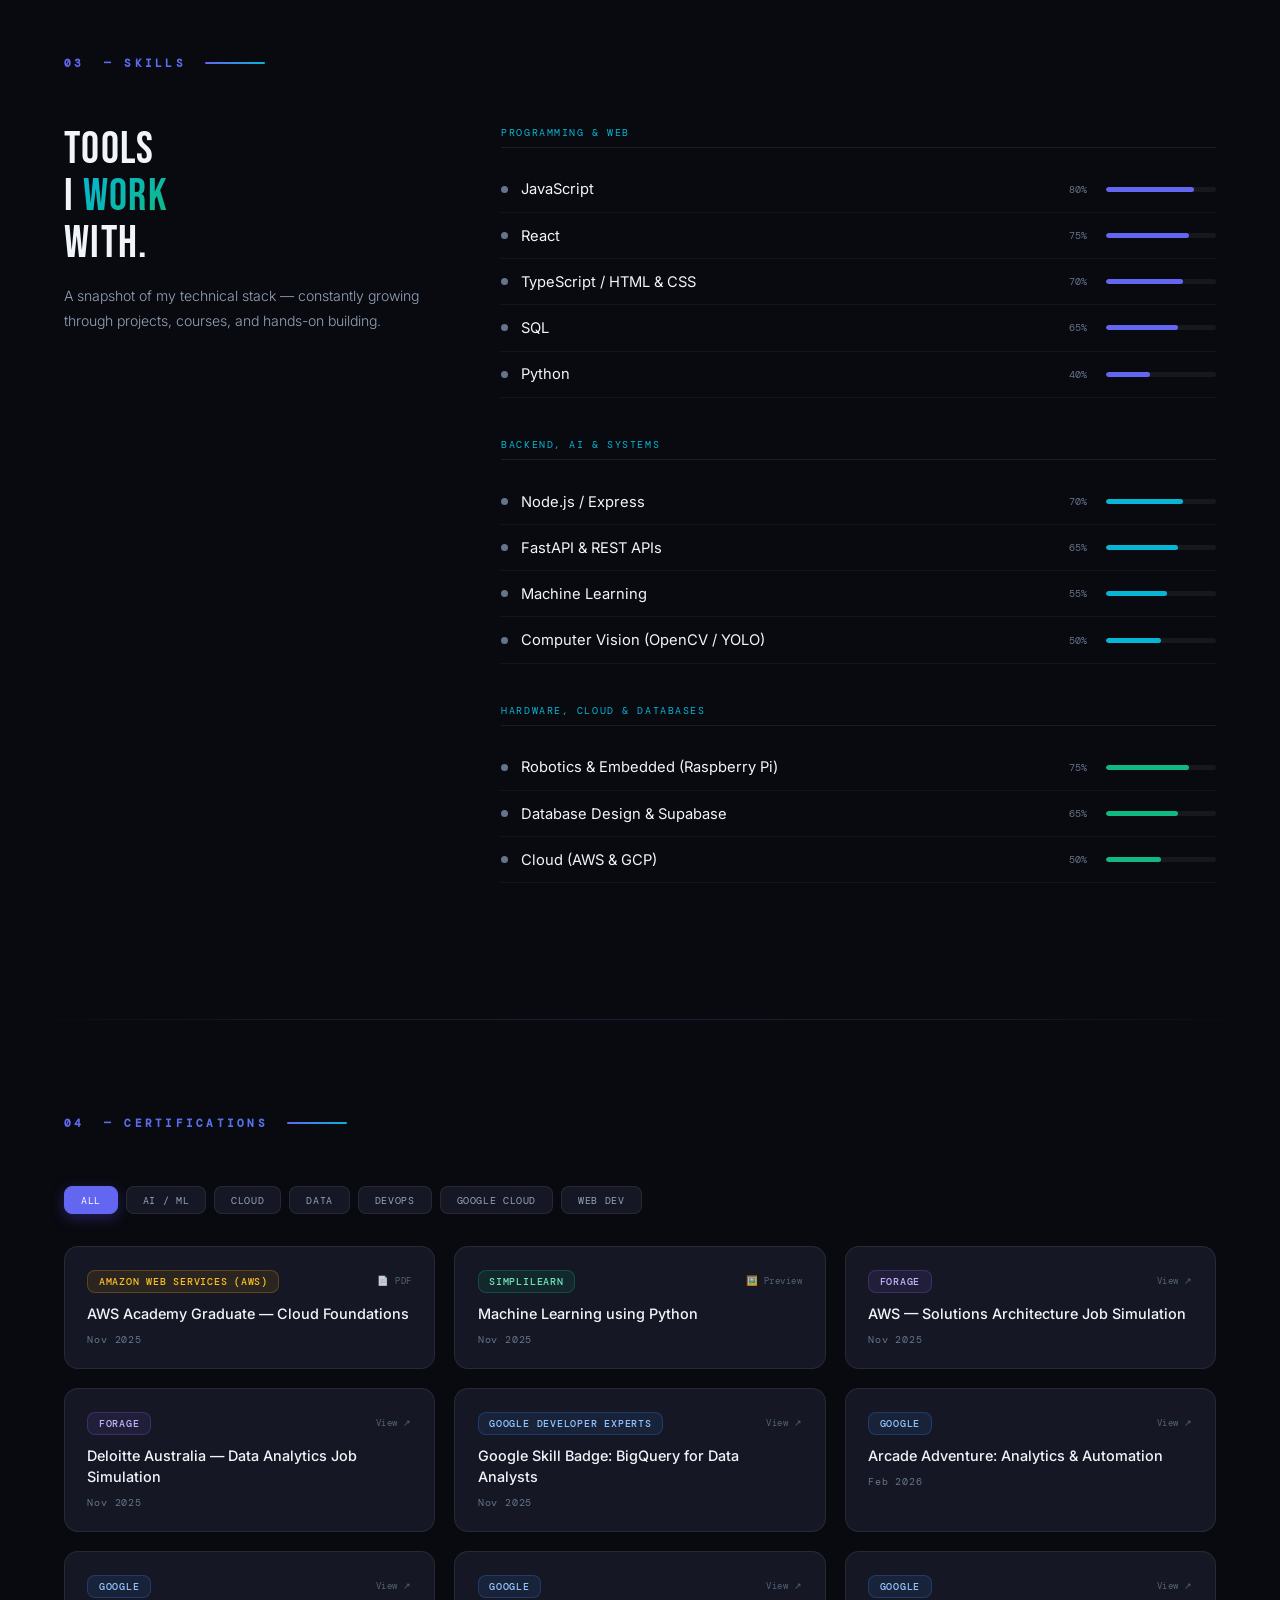
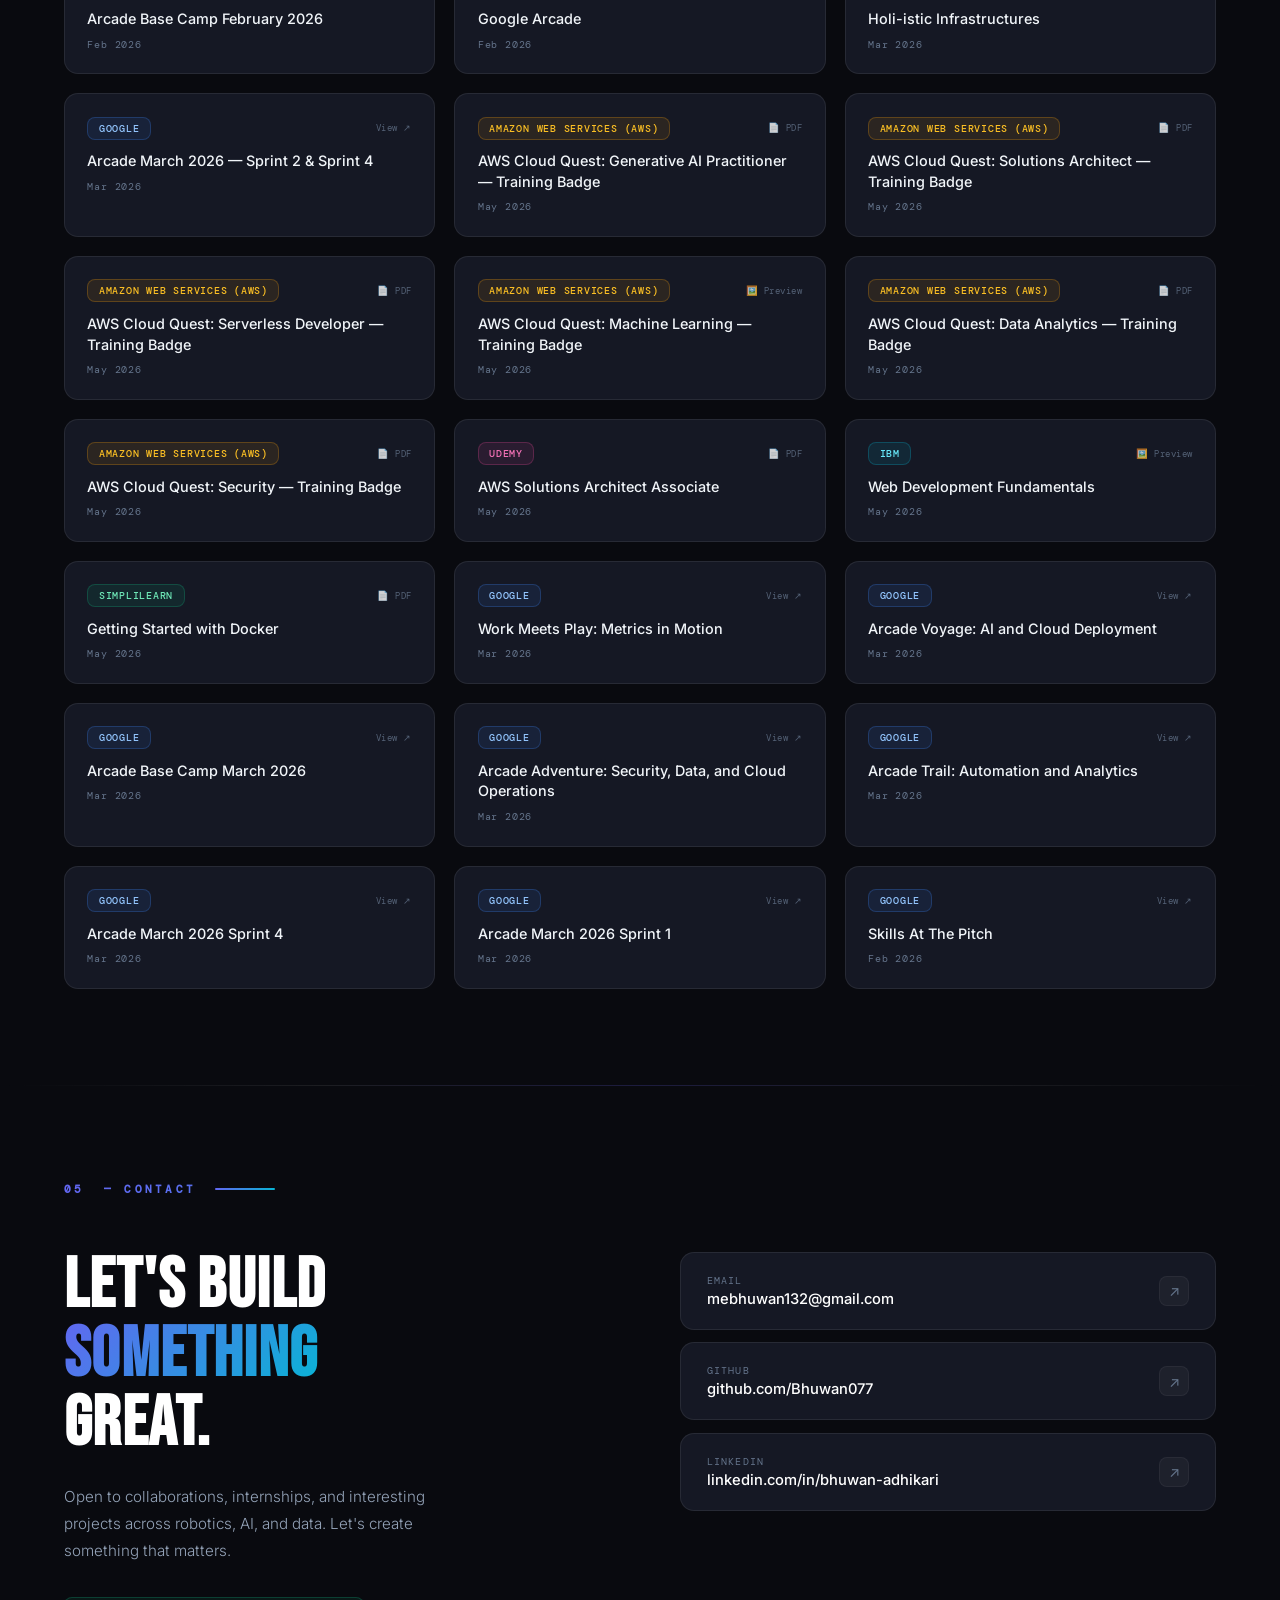
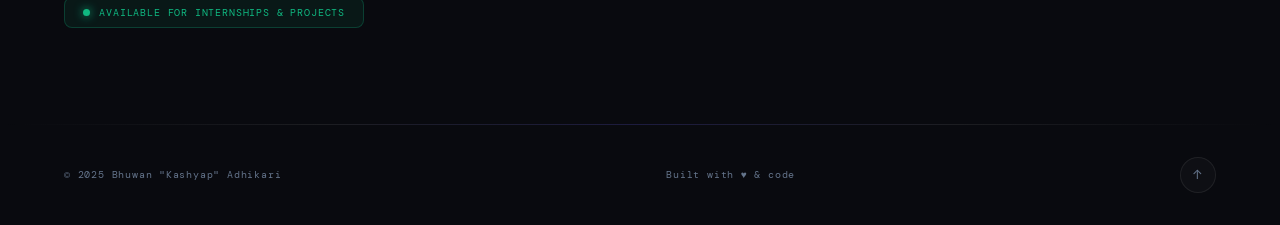
==== commit b8ab1c18: "Fix certificate pictures and documents rendering in modal and cards with Supabase integration" ====
--- a/index.html
+++ b/index.html
@@ -556,10 +556,11 @@
     .cert-card.udemy::before { background: #ec4899; }
     .cert-card.deloitte::before { background: #84cc16; }
 
+    .cert-top-row { display:flex; align-items:center; justify-content:space-between; margin-bottom:.7rem; }
     .cert-issuer-badge {
       display:inline-block; font-family:"DM Mono",monospace; font-size:.6rem;
       letter-spacing:.08em; text-transform:uppercase; padding:.25rem .65rem;
-      margin-bottom:.7rem; font-weight:500; border-radius:var(--radius-sm);
+      font-weight:500; border-radius:var(--radius-sm);
     }
     .cert-issuer-badge.aws { background:rgba(245,158,11,.1); color:#fbbf24; border:1px solid rgba(245,158,11,.25); }
     .cert-issuer-badge.google { background:rgba(59,130,246,.1); color:#93c5fd; border:1px solid rgba(59,130,246,.25); }
@@ -569,6 +570,12 @@
     .cert-issuer-badge.udemy { background:rgba(236,72,153,.1); color:#f472b6; border:1px solid rgba(236,72,153,.25); }
     .cert-issuer-badge.deloitte { background:rgba(132,204,22,.1); color:#bef264; border:1px solid rgba(132,204,22,.25); }
 
+    .cert-view-badge {
+      font-family:"DM Mono",monospace; font-size:.58rem; letter-spacing:.05em;
+      color:var(--muted); opacity:0.8; transition:color .2s, opacity .2s;
+    }
+    .cert-card:hover .cert-view-badge { color:var(--accent-bright); opacity:1; }
+
     .cert-name { font-size:.9rem; font-weight:500; color:var(--text); line-height:1.45; margin-bottom:.5rem; }
     .cert-date { font-family:"DM Mono",monospace; font-size:.62rem; color:var(--muted); letter-spacing:.08em; }
 
@@ -592,43 +599,58 @@
 
     /* ─── CERT MODAL ─── */
     .cert-modal-overlay {
-      position:fixed; inset:0; background:rgba(12,10,32,.9);
-      backdrop-filter:blur(16px); z-index:9999;
+      position:fixed; inset:0; background:rgba(8,10,16,.88);
+      backdrop-filter:blur(18px); -webkit-backdrop-filter:blur(18px); z-index:9999;
       display:flex; align-items:center; justify-content:center;
-      opacity:0; pointer-events:none; transition:opacity .4s;
+      opacity:0; pointer-events:none; transition:opacity .35s ease;
+      padding:1.5rem;
     }
     .cert-modal-overlay.open { opacity:1; pointer-events:all; }
     .cert-modal-box {
-      background: var(--surface-solid); border:1px solid rgba(108,99,255,0.15);
+      background: var(--surface-solid); border:1px solid rgba(255,255,255,0.1);
       border-radius: var(--radius);
-      padding:2.5rem; max-width:480px; width:90%; position:relative;
-      transform:translateY(30px) scale(0.95);
-      transition:transform .4s cubic-bezier(.25,.8,.25,1);
-      box-shadow: 0 30px 80px rgba(0,0,0,0.5);
+      padding:2rem 2.2rem; max-width:680px; width:100%; max-height:90vh;
+      overflow-y:auto; position:relative;
+      transform:translateY(24px) scale(0.97);
+      transition:transform .35s cubic-bezier(.16,1,.3,1);
+      box-shadow: 0 25px 70px rgba(0,0,0,0.6), 0 0 0 1px rgba(255,255,255,0.05);
     }
     .cert-modal-overlay.open .cert-modal-box { transform:translateY(0) scale(1); }
     .cert-modal-close {
-      position:absolute; top:1rem; right:1rem;
-      background:none; border:none; color:var(--muted);
-      font-size:1.1rem; cursor:pointer; transition:color .2s, transform .3s;
-      width:32px; height:32px; border-radius:50%;
-      display:flex; align-items:center; justify-content:center;
-    }
-    .cert-modal-close:hover { color:var(--text); transform: rotate(90deg); background: rgba(255,255,255,0.05); }
-    .cert-modal-badge-wrap { margin-bottom:1.2rem; }
-    .cert-modal-name { font-family:"Bebas Neue",sans-serif; font-size:1.6rem; letter-spacing:.04em; color:var(--text); margin-bottom:.4rem; line-height:1.2; }
-    .cert-modal-date { font-family:"DM Mono",monospace; font-size:.65rem; color:var(--muted); letter-spacing:.1em; margin-bottom:1.2rem; }
-    .cert-modal-desc { font-size:.85rem; color:var(--text-secondary); line-height:1.7; margin-bottom:1.6rem; }
+      position:absolute; top:1.2rem; right:1.2rem;
+      background:rgba(255,255,255,0.05); border:1px solid var(--border); color:var(--muted);
+      font-size:1.1rem; cursor:pointer; transition:color .2s, transform .2s, background .2s;
+      width:34px; height:34px; border-radius:50%;
+      display:flex; align-items:center; justify-content:center; z-index:5;
+    }
+    .cert-modal-close:hover { color:#ffffff; transform: rotate(90deg); background: rgba(255,255,255,0.12); }
+    .cert-modal-badge-wrap { margin-bottom:1rem; }
+    .cert-modal-name { font-family:"Bebas Neue",sans-serif; font-size:1.75rem; letter-spacing:.04em; color:var(--text); margin-bottom:.3rem; line-height:1.2; }
+    .cert-modal-date { font-family:"DM Mono",monospace; font-size:.68rem; color:var(--muted); letter-spacing:.1em; margin-bottom:1.2rem; }
+    .cert-modal-preview {
+      width:100%; min-height:240px; max-height:460px; height:auto; margin-bottom:1.4rem;
+      border:1px solid var(--glass-border); border-radius:var(--radius-sm);
+      background:rgba(0,0,0,0.45); overflow:hidden; display:flex; align-items:center; justify-content:center;
+    }
+    .cert-modal-preview img { width:100%; height:auto; max-height:440px; object-fit:contain; display:block; margin:0 auto; }
+    .cert-modal-preview iframe { width:100%; height:420px; border:none; display:block; background:#fff; }
+    .cert-modal-desc { font-size:.88rem; color:var(--text-secondary); line-height:1.7; margin-bottom:1.6rem; }
+    .cert-modal-actions { display:flex; gap:.8rem; flex-wrap:wrap; align-items:center; }
     .cert-modal-verify {
-      display:inline-block; font-family:"DM Mono",monospace;
-      font-size:.7rem; letter-spacing:.1em; text-transform:uppercase;
-      padding:.6rem 1.4rem; text-decoration:none; border:1px solid; border-radius:50px;
-      transition:all .3s;
-    }
-    .cert-modal-verify:hover { opacity:.8; transform: translateY(-2px); }
-    .cert-modal-preview { width:100%; height:320px; margin-bottom:1.4rem; border:1px solid var(--glass-border); border-radius:var(--radius-sm); background:rgba(0,0,0,0.3); overflow:hidden; }
-    .cert-modal-preview img { width:100%; height:100%; object-fit:contain; }
-    .cert-modal-preview iframe { width:100%; height:100%; border:none; }
+      display:inline-flex; align-items:center; gap:.4rem; font-family:"DM Mono",monospace;
+      font-size:.7rem; letter-spacing:.08em; text-transform:uppercase;
+      padding:.65rem 1.4rem; text-decoration:none; border:1px solid; border-radius:50px;
+      transition:all .25s ease; font-weight:500;
+    }
+    .cert-modal-verify:hover { opacity:.85; transform: translateY(-2px); }
+    .cert-modal-pdf-link {
+      display:inline-flex; align-items:center; gap:.4rem; font-family:"DM Mono",monospace;
+      font-size:.7rem; letter-spacing:.08em; text-transform:uppercase;
+      padding:.65rem 1.3rem; text-decoration:none; border:1px solid var(--border);
+      border-radius:50px; color:var(--text-secondary); background:rgba(255,255,255,0.03);
+      transition:all .25s ease;
+    }
+    .cert-modal-pdf-link:hover { color:#fff; border-color:var(--text-secondary); transform:translateY(-2px); }
 
     /* ─── CONTACT ─── */
     .contact-layout { display:grid; grid-template-columns:1fr 1fr; gap:5rem; align-items:start; }
@@ -1099,7 +1121,10 @@
     <div id="cert-modal-date" class="cert-modal-date"></div>
     <div id="cert-modal-preview" class="cert-modal-preview" style="display:none"></div>
     <div id="cert-modal-desc" class="cert-modal-desc"></div>
-    <a id="cert-modal-btn" href="#" target="_blank" rel="noopener" class="cert-modal-verify">Verify Credential &#x2197;</a>
+    <div class="cert-modal-actions">
+      <a id="cert-modal-btn" href="#" target="_blank" rel="noopener noreferrer" class="cert-modal-verify">Verify Credential &#x2197;</a>
+      <a id="cert-modal-pdf" href="#" target="_blank" rel="noopener noreferrer" class="cert-modal-pdf-link" style="display:none">View Document &#x2197;</a>
+    </div>
   </div>
 </div>
 
@@ -1324,16 +1349,30 @@
   function buildCard(cert){
     const st=getIssuerStyle(cert.issuer),card=document.createElement('div');
     card.className='cert-card '+st.cls;card.dataset.category=cert.category||'';
+    var topRow=document.createElement('div');
+    topRow.className='cert-top-row';
     var badge=document.createElement('span');
     badge.className='cert-issuer-badge '+st.cls;
     badge.textContent=cert.issuer||'';
+    topRow.appendChild(badge);
+
+    var viewBadge=document.createElement('span');
+    viewBadge.className='cert-view-badge';
+    var imgUrl = cert.image_url || '';
+    if (imgUrl) {
+      viewBadge.textContent = /\.(pdf)(\?.*)?$/i.test(imgUrl) ? '📄 PDF' : '🖼️ Preview';
+    } else {
+      viewBadge.textContent = 'View ↗';
+    }
+    topRow.appendChild(viewBadge);
+
     var nameEl=document.createElement('div');
     nameEl.className='cert-name';
     nameEl.textContent=cert.name||'';
     var dateEl=document.createElement('div');
     dateEl.className='cert-date';
     dateEl.textContent=cert.issued_date||'';
-    card.appendChild(badge);card.appendChild(nameEl);card.appendChild(dateEl);
+    card.appendChild(topRow);card.appendChild(nameEl);card.appendChild(dateEl);
     card.addEventListener('click',function(){openModal(cert,st);});return card;
   }
 
@@ -1350,6 +1389,7 @@
     document.getElementById('cert-modal-name').textContent=cert.name||'';
     document.getElementById('cert-modal-date').textContent=cert.issued_date||'';
     document.getElementById('cert-modal-desc').textContent=cert.description||'';
+
     var btn=document.getElementById('cert-modal-btn');
     var rawUrl=(cert.credential_url||'').trim();
     var isSafeUrl=/^https?:\/\//i.test(rawUrl);
@@ -1357,23 +1397,46 @@
     btn.style.color=color;btn.style.borderColor=color;
     btn.setAttribute('rel','noopener noreferrer');
     if(!isSafeUrl){btn.style.opacity='0.4';btn.style.pointerEvents='none';}else{btn.style.opacity='';btn.style.pointerEvents='';}
+
+    var pdfBtn=document.getElementById('cert-modal-pdf');
     var previewEl=document.getElementById('cert-modal-preview');
     previewEl.innerHTML='';
-    if(cert.image_url && /^https?:\/\//i.test(cert.image_url)){
-      previewEl.style.display='';
-      var isImg=/\.(png|jpg|jpeg|gif|webp)(\?.*)?$/i.test(cert.image_url);
-      if(isImg){
+
+    var mediaUrl = (cert.image_url || '').trim();
+    if(mediaUrl && /^https?:\/\//i.test(mediaUrl)){
+      previewEl.style.display='flex';
+      var isPdf = /\.(pdf)(\?.*)?$/i.test(mediaUrl);
+      var isImg = /\.(png|jpg|jpeg|gif|webp|svg)(\?.*)?$/i.test(mediaUrl) || mediaUrl.includes('thumb_blob') || mediaUrl.includes('thumb_image');
+
+      if (isPdf) {
+        var frame=document.createElement('iframe');
+        frame.src=mediaUrl;
+        frame.title=cert.name||'Certificate document';
+        frame.setAttribute('loading','lazy');
+        previewEl.appendChild(frame);
+        if(pdfBtn){
+          pdfBtn.href=mediaUrl;
+          pdfBtn.style.display='inline-flex';
+          pdfBtn.textContent='Open PDF in New Tab ↗';
+        }
+      } else {
         var img=document.createElement('img');
-        img.src=cert.image_url;img.alt=cert.name||'Certificate preview';img.loading='lazy';
+        img.src=mediaUrl;
+        img.alt=cert.name||'Certificate preview';
+        img.loading='eager';
+        img.onerror=function(){
+          previewEl.style.display='none';
+        };
         previewEl.appendChild(img);
-      } else {
-        var frame=document.createElement('iframe');
-        frame.src=cert.image_url;frame.title=cert.name||'Certificate document';
-        frame.setAttribute('sandbox','allow-scripts allow-same-origin');
-        previewEl.appendChild(frame);
+        if(pdfBtn){
+          pdfBtn.href=mediaUrl;
+          pdfBtn.style.display='inline-flex';
+          pdfBtn.textContent='Open Full Image ↗';
+        }
       }
     } else {
       previewEl.style.display='none';
+      if(pdfBtn) pdfBtn.style.display='none';
     }
     modal.setAttribute('aria-hidden','false');modal.classList.add('open');
   }
@@ -1399,30 +1462,33 @@
   grid.innerHTML='<div class="cert-loading">Loading certificates&hellip;</div>';
 
   var CERTS=[
-    {name:'AWS Cloud Quest: Machine Learning \u2014 Training Badge',issuer:'Amazon Web Services (AWS)',issued_date:'May 2026',category:'AI / ML',color:'#ff9900',credential_url:'#',description:'Hands-on AWS Cloud Quest role building and deploying machine learning solutions on AWS.'},
-    {name:'AWS Cloud Quest: Generative AI Practitioner \u2014 Training Badge',issuer:'Amazon Web Services (AWS)',issued_date:'May 2026',category:'AI / ML',color:'#ff9900',credential_url:'https://www.credly.com/badges/dd398919-ca80-4d96-b61e-5cdbd338a29d/public_url',description:'Hands-on AWS Cloud Quest role focused on building generative AI solutions on AWS.'},
-    {name:'AWS Cloud Quest: Data Analytics \u2014 Training Badge',issuer:'Amazon Web Services (AWS)',issued_date:'May 2026',category:'Data',color:'#ff9900',credential_url:'#',description:'Hands-on AWS Cloud Quest role building data analytics pipelines and dashboards on AWS.'},
-    {name:'AWS Cloud Quest: Security \u2014 Training Badge',issuer:'Amazon Web Services (AWS)',issued_date:'May 2026',category:'Cloud',color:'#ff9900',credential_url:'#',description:'Hands-on AWS Cloud Quest role implementing security best practices and controls on AWS.'},
-    {name:'AWS Cloud Quest: Solutions Architect \u2014 Training Badge',issuer:'Amazon Web Services (AWS)',issued_date:'May 2026',category:'Cloud',color:'#ff9900',credential_url:'#',description:'Hands-on AWS Cloud Quest role designing resilient, scalable cloud architectures on AWS.'},
-    {name:'AWS Cloud Quest: Serverless Developer \u2014 Training Badge',issuer:'Amazon Web Services (AWS)',issued_date:'May 2026',category:'Cloud',color:'#ff9900',credential_url:'#',description:'Hands-on AWS Cloud Quest role building serverless applications with Lambda and managed services.'},
-    {name:'AWS Solutions Architect Associate',issuer:'Udemy',issued_date:'May 2026',category:'Cloud',color:'#a435f0',credential_url:'#',description:'Course preparing for the AWS Certified Solutions Architect \u2013 Associate exam, covering core AWS services and architecture.'},
-    {name:'Web Development Fundamentals',issuer:'IBM',issued_date:'May 2026',category:'Web Dev',color:'#3b82f6',credential_url:'#',description:'IBM credential covering web development and front-end development fundamentals. Skills: Web Development, Front-End Development, +3 skills.'},
-    {name:'Getting Started with Docker',issuer:'Simplilearn',issued_date:'May 2026',category:'DevOps',color:'#22c55e',credential_url:'#',description:'Introduction to containerization with Docker \u2014 images, containers, and basic orchestration.'},
-    {name:'Work Meets Play: Metrics in Motion',issuer:'Google',issued_date:'Mar 2026',category:'Google Cloud',color:'#4285f4',credential_url:'#',description:'Google Cloud Arcade challenge. Credential ID 23373798.'},
-    {name:'Arcade Voyage: AI and Cloud Deployment',issuer:'Google',issued_date:'Mar 2026',category:'Google Cloud',color:'#4285f4',credential_url:'#',description:'Google Cloud Arcade challenge on AI and cloud deployment. Credential ID 23325145.'},
-    {name:'Arcade Base Camp March 2026',issuer:'Google',issued_date:'Mar 2026',category:'Google Cloud',color:'#4285f4',credential_url:'#',description:'Google Cloud Arcade challenge. Credential ID 23350890.'},
-    {name:'Arcade Adventure: Security, Data, and Cloud Operations',issuer:'Google',issued_date:'Mar 2026',category:'Google Cloud',color:'#4285f4',credential_url:'#',description:'Google Cloud Arcade challenge on security, data, and cloud operations.'},
-    {name:'Arcade Trail: Automation and Analytics',issuer:'Google',issued_date:'Mar 2026',category:'Google Cloud',color:'#4285f4',credential_url:'#',description:'Google Cloud Arcade challenge on automation and analytics. Credential ID 23093177.'},
-    {name:'Arcade March 2026 Sprint 4',issuer:'Google',issued_date:'Mar 2026',category:'Google Cloud',color:'#4285f4',credential_url:'#',description:'Google Cloud Arcade sprint. Credential ID 22832765.'},
-    {name:'Holi-istic Infrastructures',issuer:'Google',issued_date:'Mar 2026',category:'Google Cloud',color:'#4285f4',credential_url:'#',description:'Google Cloud Arcade challenge on cloud infrastructure.'},
-    {name:'Arcade March 2026 Sprint 2',issuer:'Google',issued_date:'Mar 2026',category:'Google Cloud',color:'#4285f4',credential_url:'#',description:'Google Cloud Arcade sprint. Credential ID 22727165.'},
-    {name:'Arcade March 2026 Sprint 1',issuer:'Google',issued_date:'Mar 2026',category:'Google Cloud',color:'#4285f4',credential_url:'#',description:'Google Cloud Arcade sprint. Credential ID 22724232.'},
-    {name:'Skills At The Pitch',issuer:'Google',issued_date:'Feb 2026',category:'Google Cloud',color:'#4285f4',credential_url:'#',description:'Google Cloud Arcade challenge.'},
-    {name:'AWS Academy Graduate \u2014 Cloud Foundations',issuer:'Amazon Web Services (AWS)',issued_date:'Nov 2025',category:'Cloud',color:'#ff9900',credential_url:'https://www.credly.com/badges/9f0fea66-1703-4caf-b00a-8f41d6942662/public_url',description:'Foundational AWS certification covering core cloud concepts, services, and architecture.'},
-    {name:'Google Skill Badge: BigQuery for Data Analysts',issuer:'Google Developer Experts',issued_date:'Nov 2025',category:'Data',color:'#4285f4',credential_url:'#',description:'Skill badge for querying and analyzing data with BigQuery. Skills: Data Analysis, Google Sheets, +3 skills.'},
-    {name:'Machine Learning using Python',issuer:'Simplilearn',issued_date:'Nov 2025',category:'AI / ML',color:'#22c55e',credential_url:'#',description:'Hands-on machine learning course covering supervised, unsupervised learning and model evaluation using Python. Skills: Machine Learning, scikit-learn, +1 skill.'},
-    {name:'AWS \u2014 Solutions Architecture Job Simulation',issuer:'Forage',issued_date:'Nov 2025',category:'Cloud',color:'#7c3aed',credential_url:'#',description:'Virtual job simulation designing scalable AWS solutions for real-world business scenarios. Credential ID FfLsirNugQx8nKXzX.'},
-    {name:'Deloitte Australia \u2014 Data Analytics Job Simulation',issuer:'Forage',issued_date:'Nov 2025',category:'Data',color:'#86bc25',credential_url:'#',description:'Virtual job simulation analyzing data and building dashboards for Deloitte Australia client scenarios.'},
+    {name:'AWS Academy Graduate \u2014 Cloud Foundations',issuer:'Amazon Web Services (AWS)',issued_date:'Nov 2025',category:'Cloud',color:'#ff9900',credential_url:'https://www.credly.com/badges/9f0fea66-1703-4caf-b00a-8f41d6942662/public_url',image_url:'https://tnuguievqklrdtkkcwhg.supabase.co/storage/v1/object/public/certificates/Cloud%20Foundations.pdf',description:'Foundational AWS certification covering core cloud concepts, services, and architecture.'},
+    {name:'Machine Learning using Python',issuer:'Simplilearn',issued_date:'Nov 2025',category:'AI / ML',color:'#22c55e',credential_url:'https://www.simplilearn.com/skillup-certificate-landing?token=eyJjb3Vyc2VfaWQiOiI2ODciLCJjZXJ0aWZpY2F0ZV91cmwiOiJodHRwczpcL1wvY2VydGlmaWNhdGVzLnNpbXBsaWNkbi5uZXRcL3NoYXJlXC85Mzg5Mzc2Xzk2OTQ1MDUxNzYzMDEzODEzOTA1LnBuZyIsInVzZXJuYW1lIjoiQmh1d2FuIEFkaGlrYXJpIn0%3D&referrer=https%3A%2F%2Flms.simplilearn.com%2Fcourses%2F2789%2FMachine-Learning-using-Python%2Fcertificate%2Fdownload-skillup&%24web_only=true',image_url:'https://tnuguievqklrdtkkcwhg.supabase.co/storage/v1/object/public/certificates/Machine%20learning%20using%20python.png',description:'Hands-on machine learning course covering supervised, unsupervised learning and model evaluation using Python.'},
+    {name:'AWS \u2014 Solutions Architecture Job Simulation',issuer:'Forage',issued_date:'Nov 2025',category:'Cloud',color:'#7c3aed',credential_url:'#',image_url:null,description:'Virtual job simulation designing scalable AWS solutions for real-world business scenarios. Credential ID FfLsirNugQx8nKXzX.'},
+    {name:'Deloitte Australia \u2014 Data Analytics Job Simulation',issuer:'Forage',issued_date:'Nov 2025',category:'Data',color:'#86bc25',credential_url:'#',image_url:null,description:'Practical data analytics simulation involving forensic data analysis and dashboard creation.'},
+    {name:'Google Skill Badge: BigQuery for Data Analysts',issuer:'Google Developer Experts',issued_date:'Nov 2025',category:'Data',color:'#4285f4',credential_url:'#',image_url:null,description:'Google Cloud skill badge for querying and analyzing large datasets using BigQuery.'},
+    {name:'Arcade Adventure: Analytics & Automation',issuer:'Google',issued_date:'Feb 2026',category:'Data',color:'#4285f4',credential_url:'#',image_url:null,description:'Google Cloud Arcade challenge covering analytics and automation workflows.'},
+    {name:'Arcade Base Camp February 2026',issuer:'Google',issued_date:'Feb 2026',category:'Data',color:'#4285f4',credential_url:'#',image_url:null,description:'Google Cloud Arcade foundational challenge completed in February 2026.'},
+    {name:'Google Arcade',issuer:'Google',issued_date:'Feb 2026',category:'Data',color:'#4285f4',credential_url:'#',image_url:null,description:'Google Cloud Arcade program completion badge.'},
+    {name:'Holi-istic Infrastructures',issuer:'Google',issued_date:'Mar 2026',category:'Cloud',color:'#4285f4',credential_url:'#',image_url:null,description:'Google Cloud infrastructure challenge covering compute, networking, and storage.'},
+    {name:'Arcade March 2026 \u2014 Sprint 2 & Sprint 4',issuer:'Google',issued_date:'Mar 2026',category:'Data',color:'#4285f4',credential_url:'#',image_url:null,description:'Google Cloud Arcade March 2026 sprint challenges completed.'},
+    {name:'AWS Cloud Quest: Generative AI Practitioner \u2014 Training Badge',issuer:'Amazon Web Services (AWS)',issued_date:'May 2026',category:'AI / ML',color:'#ff9900',credential_url:'https://www.credly.com/badges/dd398919-ca80-4d96-b61e-5cdbd338a29d/public_url',image_url:'https://tnuguievqklrdtkkcwhg.supabase.co/storage/v1/object/public/certificates/Generative%20AI%20Practitioner%20certificate.pdf',description:'Hands-on AWS Cloud Quest role focused on building generative AI solutions on AWS.'},
+    {name:'AWS Cloud Quest: Solutions Architect \u2014 Training Badge',issuer:'Amazon Web Services (AWS)',issued_date:'May 2026',category:'Cloud',color:'#ff9900',credential_url:'https://www.credly.com/badges/89c88a45-fe9b-4f61-b505-a9c6c0ae36ed/public_url',image_url:'https://tnuguievqklrdtkkcwhg.supabase.co/storage/v1/object/public/certificates/Solution%20Architect%20certificate.pdf',description:'AWS Cloud Quest role covering core solutions architecture patterns and best practices.'},
+    {name:'AWS Cloud Quest: Serverless Developer \u2014 Training Badge',issuer:'Amazon Web Services (AWS)',issued_date:'May 2026',category:'Cloud',color:'#ff9900',credential_url:'https://www.credly.com/badges/1c4d1d1d-cd25-446c-93b9-89ee9a761adb/public_url',image_url:'https://tnuguievqklrdtkkcwhg.supabase.co/storage/v1/object/public/certificates/Serverless%20developer%20certificate.pdf',description:'AWS Cloud Quest role focused on building serverless applications using Lambda, API Gateway, and DynamoDB.'},
+    {name:'AWS Cloud Quest: Machine Learning \u2014 Training Badge',issuer:'Amazon Web Services (AWS)',issued_date:'May 2026',category:'AI / ML',color:'#ff9900',credential_url:'https://www.credly.com/badges/9de25082-4fc4-4515-8e53-271d9dcfb5d0/public_url',image_url:'https://images.credly.com/images/0bbd6fa0-937a-4933-9581-d25dd860bb33/linkedin_thumb_blob',description:'Hands-on AWS Cloud Quest role building and deploying machine learning solutions on AWS.'},
+    {name:'AWS Cloud Quest: Data Analytics \u2014 Training Badge',issuer:'Amazon Web Services (AWS)',issued_date:'May 2026',category:'Data',color:'#ff9900',credential_url:'https://www.credly.com/badges/c44f3a2c-ce18-416a-a38c-f7c7ec3bfaa6/public_url',image_url:'https://tnuguievqklrdtkkcwhg.supabase.co/storage/v1/object/public/certificates/Data%20Analytics%20certificate.pdf',description:'Hands-on AWS Cloud Quest role building data analytics pipelines and dashboards on AWS.'},
+    {name:'AWS Cloud Quest: Security \u2014 Training Badge',issuer:'Amazon Web Services (AWS)',issued_date:'May 2026',category:'Cloud',color:'#ff9900',credential_url:'https://www.credly.com/badges/9424c8d6-b925-4bf4-9526-83869d86192e/public_url',image_url:'https://tnuguievqklrdtkkcwhg.supabase.co/storage/v1/object/public/certificates/AWS%20Cloud%20Quest%20Security%20certificate.pdf',description:'Hands-on AWS Cloud Quest role implementing security best practices and controls on AWS.'},
+    {name:'AWS Solutions Architect Associate',issuer:'Udemy',issued_date:'May 2026',category:'Cloud',color:'#a435f0',credential_url:'#',image_url:'https://tnuguievqklrdtkkcwhg.supabase.co/storage/v1/object/public/certificates/AWS%20Solutions%20Architect.pdf',description:'Course preparing for the AWS Certified Solutions Architect \u2013 Associate exam, covering core AWS services and architecture.'},
+    {name:'Web Development Fundamentals',issuer:'IBM',issued_date:'May 2026',category:'Web Dev',color:'#3b82f6',credential_url:'https://www.credly.com/badges/f4ed8d3e-d09b-4b70-b9d0-ebcb1548c230/public_url',image_url:'https://images.credly.com/images/0c1c6eed-818c-4f78-bfaa-7ea8704c863a/linkedin_thumb_image.png',description:'IBM credential covering web development and front-end development fundamentals.'},
+    {name:'Getting Started with Docker',issuer:'Simplilearn',issued_date:'May 2026',category:'DevOps',color:'#22c55e',credential_url:'#',image_url:'https://tnuguievqklrdtkkcwhg.supabase.co/storage/v1/object/public/certificates/Getting%20Started%20with%20Docker%20certificate.pdf',description:'Introduction to containerization with Docker \u2014 images, containers, and basic orchestration.'},
+    {name:'Work Meets Play: Metrics in Motion',issuer:'Google',issued_date:'Mar 2026',category:'Google Cloud',color:'#4285f4',credential_url:'#',image_url:null,description:'Google Cloud Arcade challenge.'},
+    {name:'Arcade Voyage: AI and Cloud Deployment',issuer:'Google',issued_date:'Mar 2026',category:'Google Cloud',color:'#4285f4',credential_url:'#',image_url:null,description:'Google Cloud Arcade challenge on AI and cloud deployment.'},
+    {name:'Arcade Base Camp March 2026',issuer:'Google',issued_date:'Mar 2026',category:'Google Cloud',color:'#4285f4',credential_url:'#',image_url:null,description:'Google Cloud Arcade challenge.'},
+    {name:'Arcade Adventure: Security, Data, and Cloud Operations',issuer:'Google',issued_date:'Mar 2026',category:'Google Cloud',color:'#4285f4',credential_url:'#',image_url:null,description:'Google Cloud Arcade challenge on security, data, and cloud operations.'},
+    {name:'Arcade Trail: Automation and Analytics',issuer:'Google',issued_date:'Mar 2026',category:'Google Cloud',color:'#4285f4',credential_url:'#',image_url:null,description:'Google Cloud Arcade challenge on automation and analytics.'},
+    {name:'Arcade March 2026 Sprint 4',issuer:'Google',issued_date:'Mar 2026',category:'Google Cloud',color:'#4285f4',credential_url:'#',image_url:null,description:'Google Cloud Arcade sprint.'},
+    {name:'Arcade March 2026 Sprint 1',issuer:'Google',issued_date:'Mar 2026',category:'Google Cloud',color:'#4285f4',credential_url:'#',image_url:null,description:'Google Cloud Arcade sprint.'},
+    {name:'Skills At The Pitch',issuer:'Google',issued_date:'Feb 2026',category:'Google Cloud',color:'#4285f4',credential_url:'#',image_url:null,description:'Google Cloud Arcade challenge.'}
   ];
 
   function render(certs){grid.innerHTML='';buildFilters(certs);certs.forEach(function(cert){grid.appendChild(buildCard(cert));});}
@@ -1433,7 +1499,16 @@
       var res=await fetch(SUPA_URL+'/rest/v1/certificates?select=*&order=id.asc',{headers:{'apikey':SUPA_KEY,'Authorization':'Bearer '+SUPA_KEY}});
       if(!res.ok)throw new Error('fetch failed');
       var live=await res.json();
-      if(Array.isArray(live)&&live.length>=CERTS.length){render(live);}
+      if(Array.isArray(live)&&live.length>=CERTS.length){
+        // Merge image_url fallbacks if live cert does not specify one
+        live.forEach(function(lc){
+          if(!lc.image_url){
+            var match=CERTS.find(function(c){return c.name.toLowerCase()===lc.name.toLowerCase();});
+            if(match && match.image_url) lc.image_url=match.image_url;
+          }
+        });
+        render(live);
+      }
     }catch(e){/* keep embedded list */}
   })();
 })();
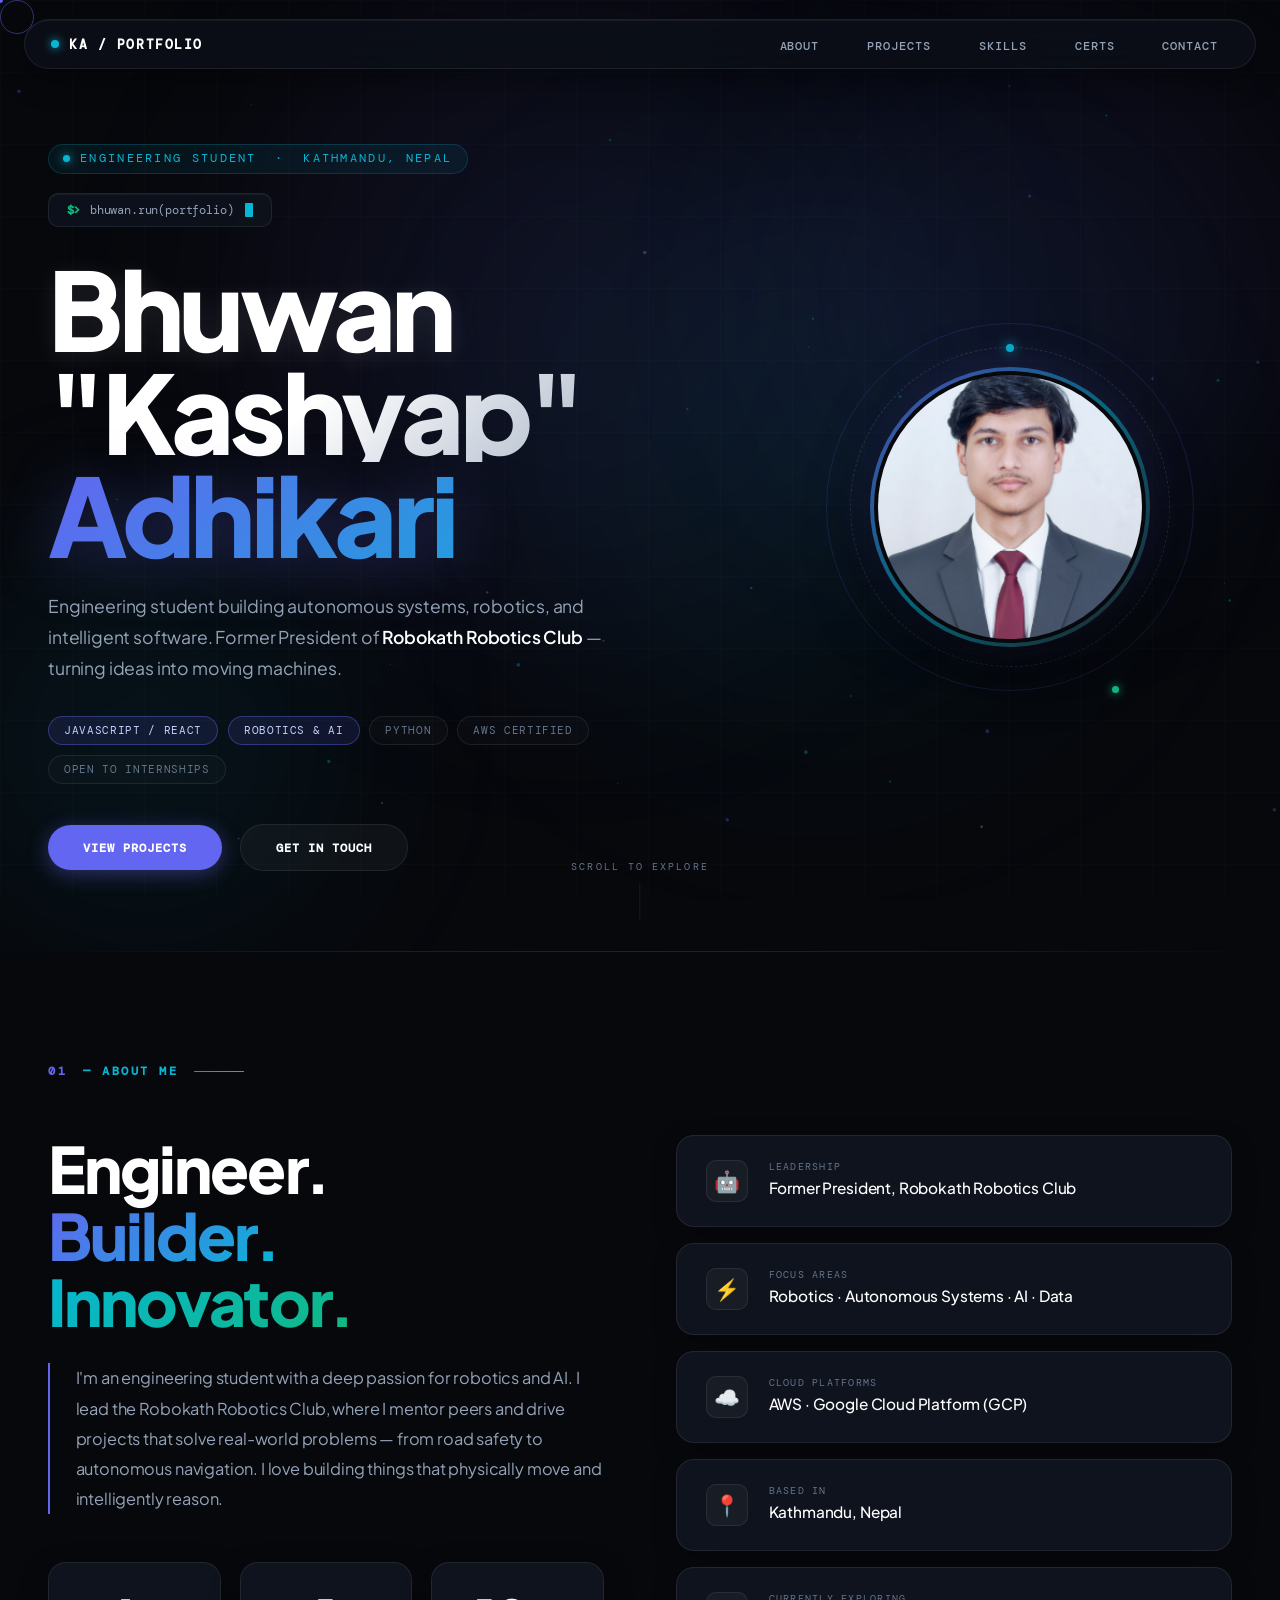
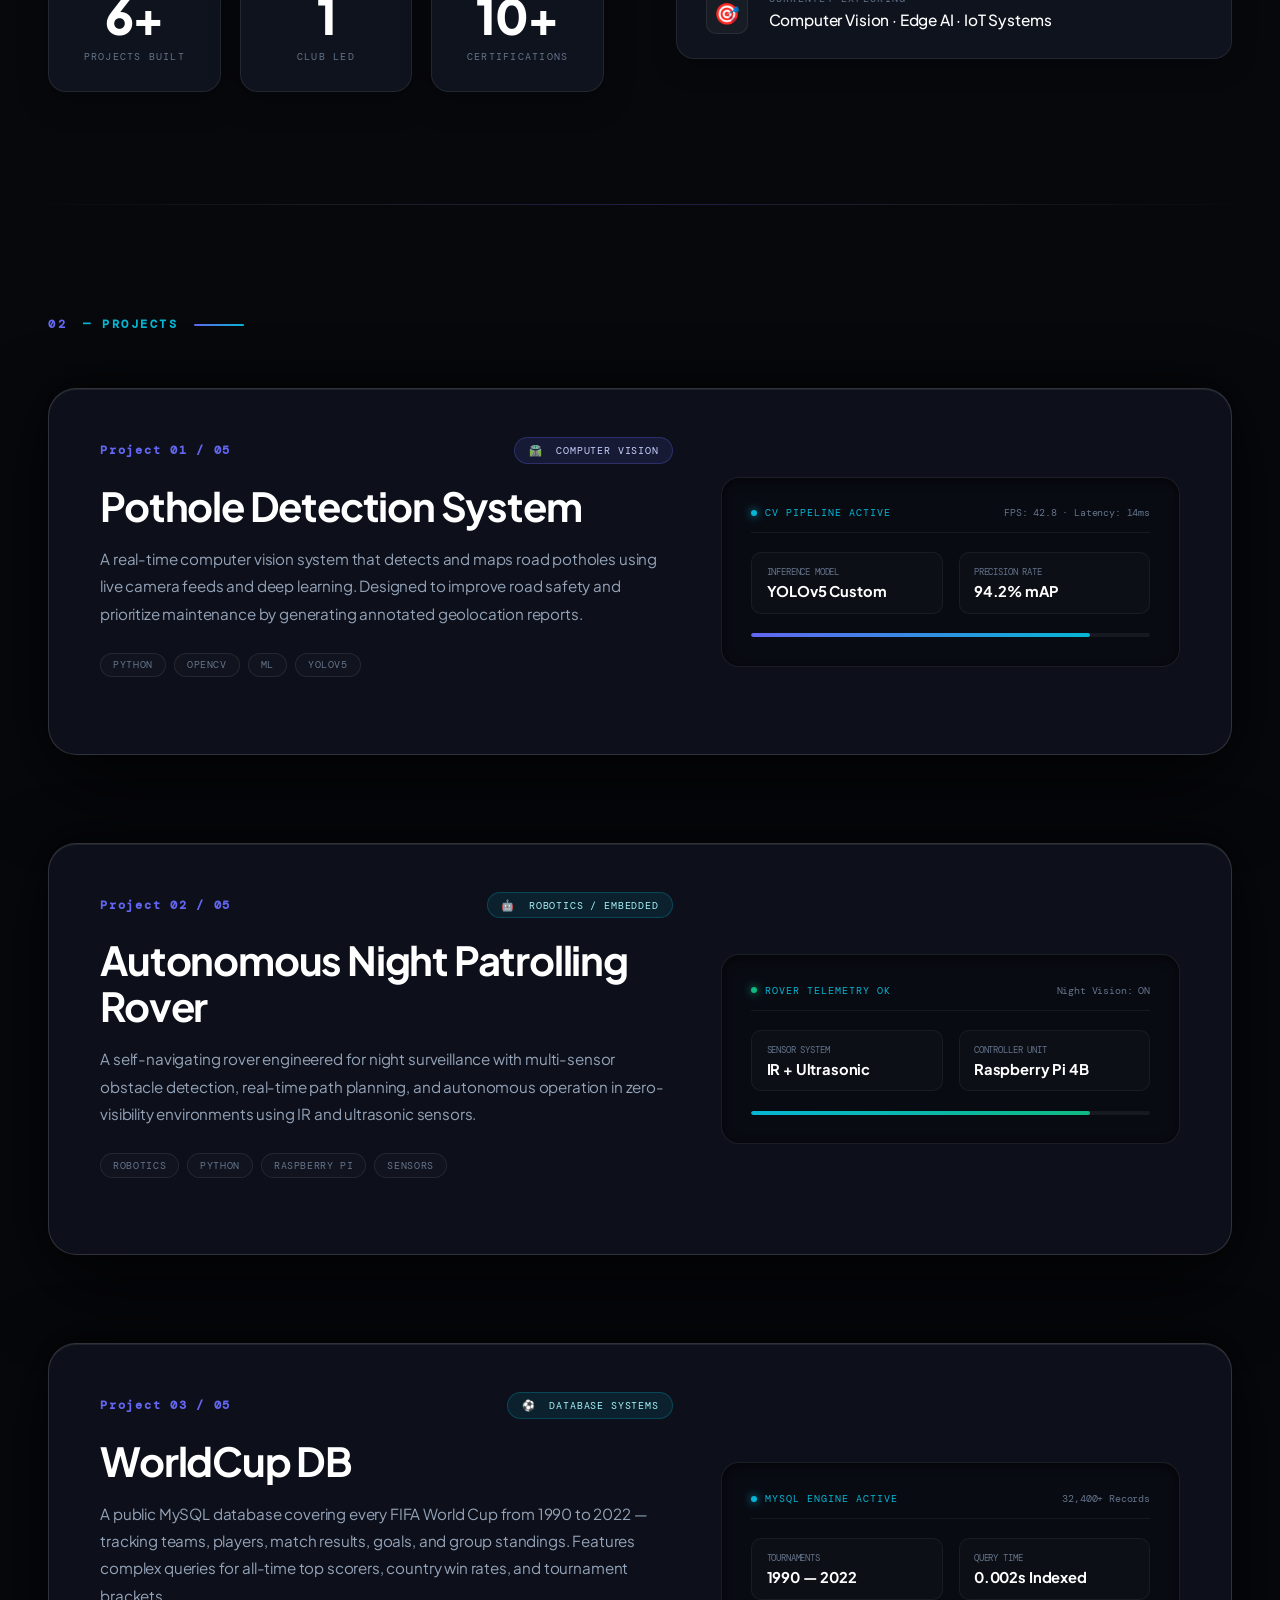
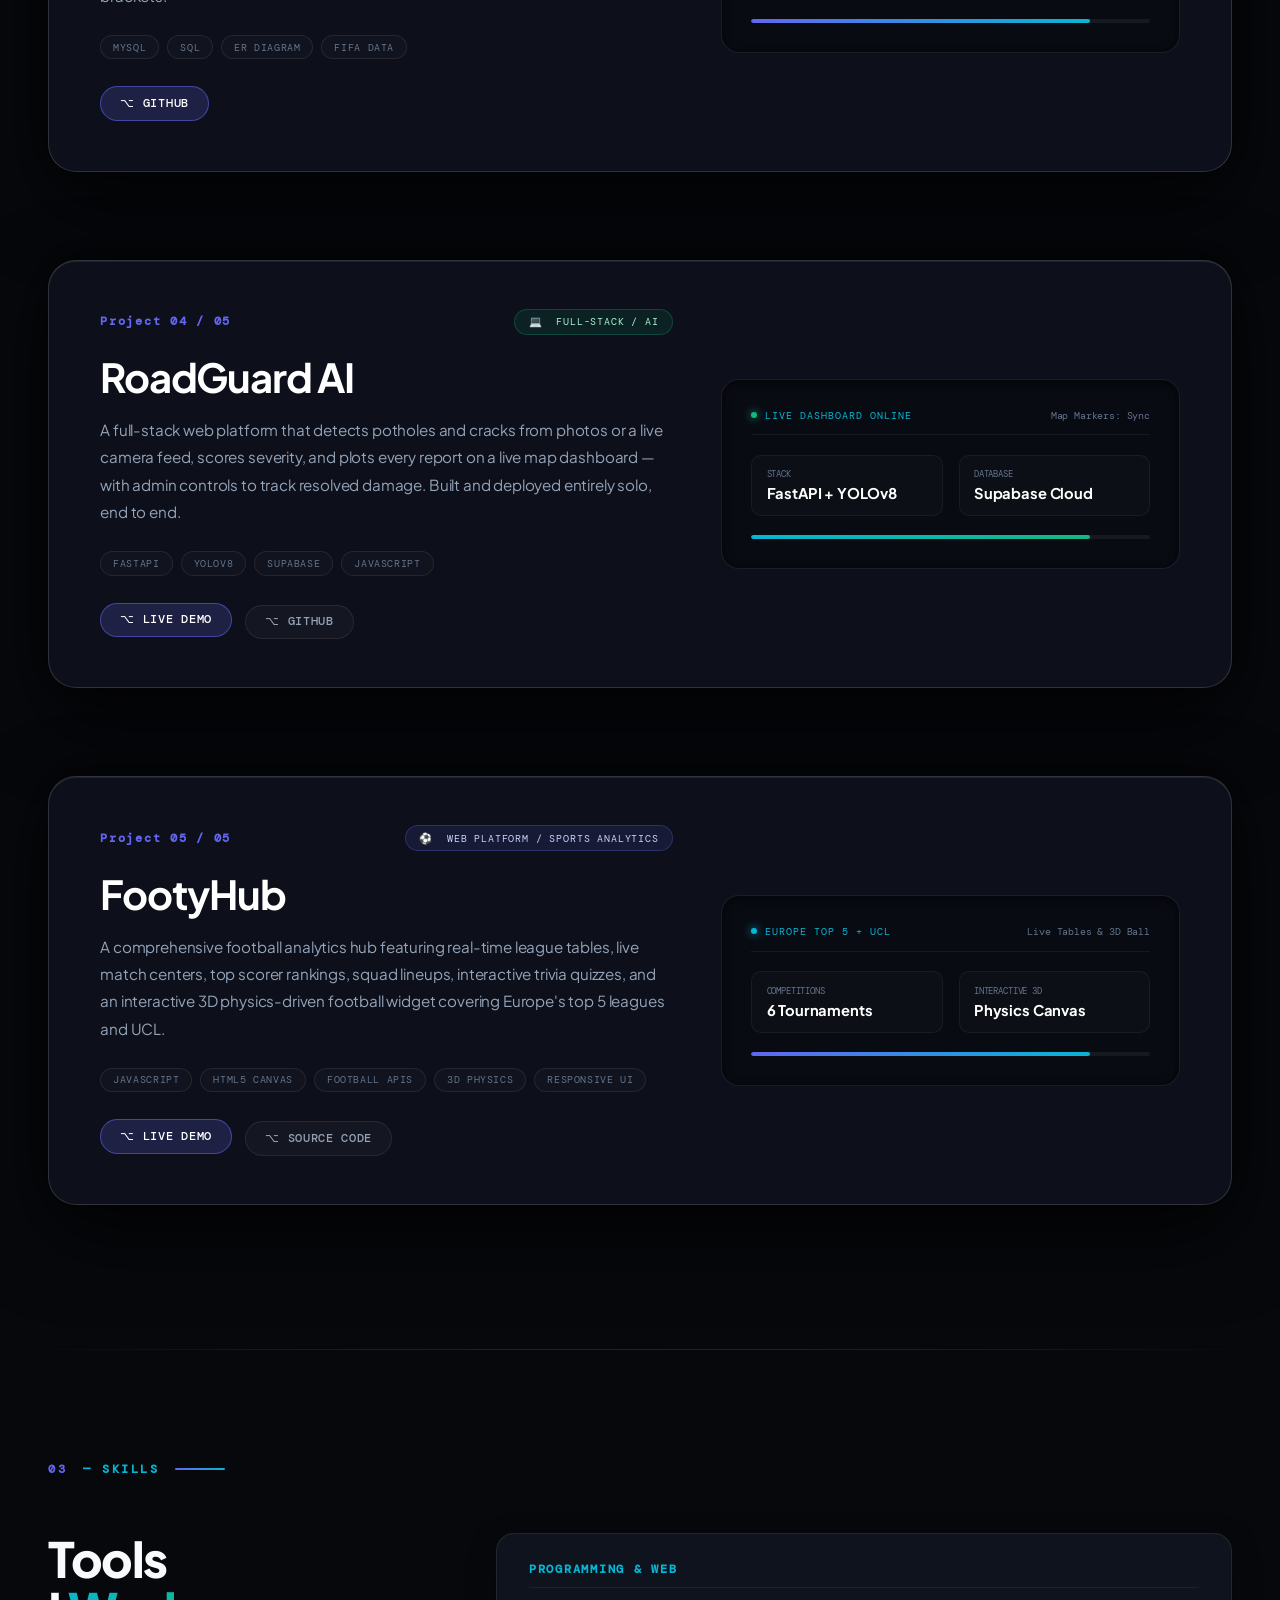
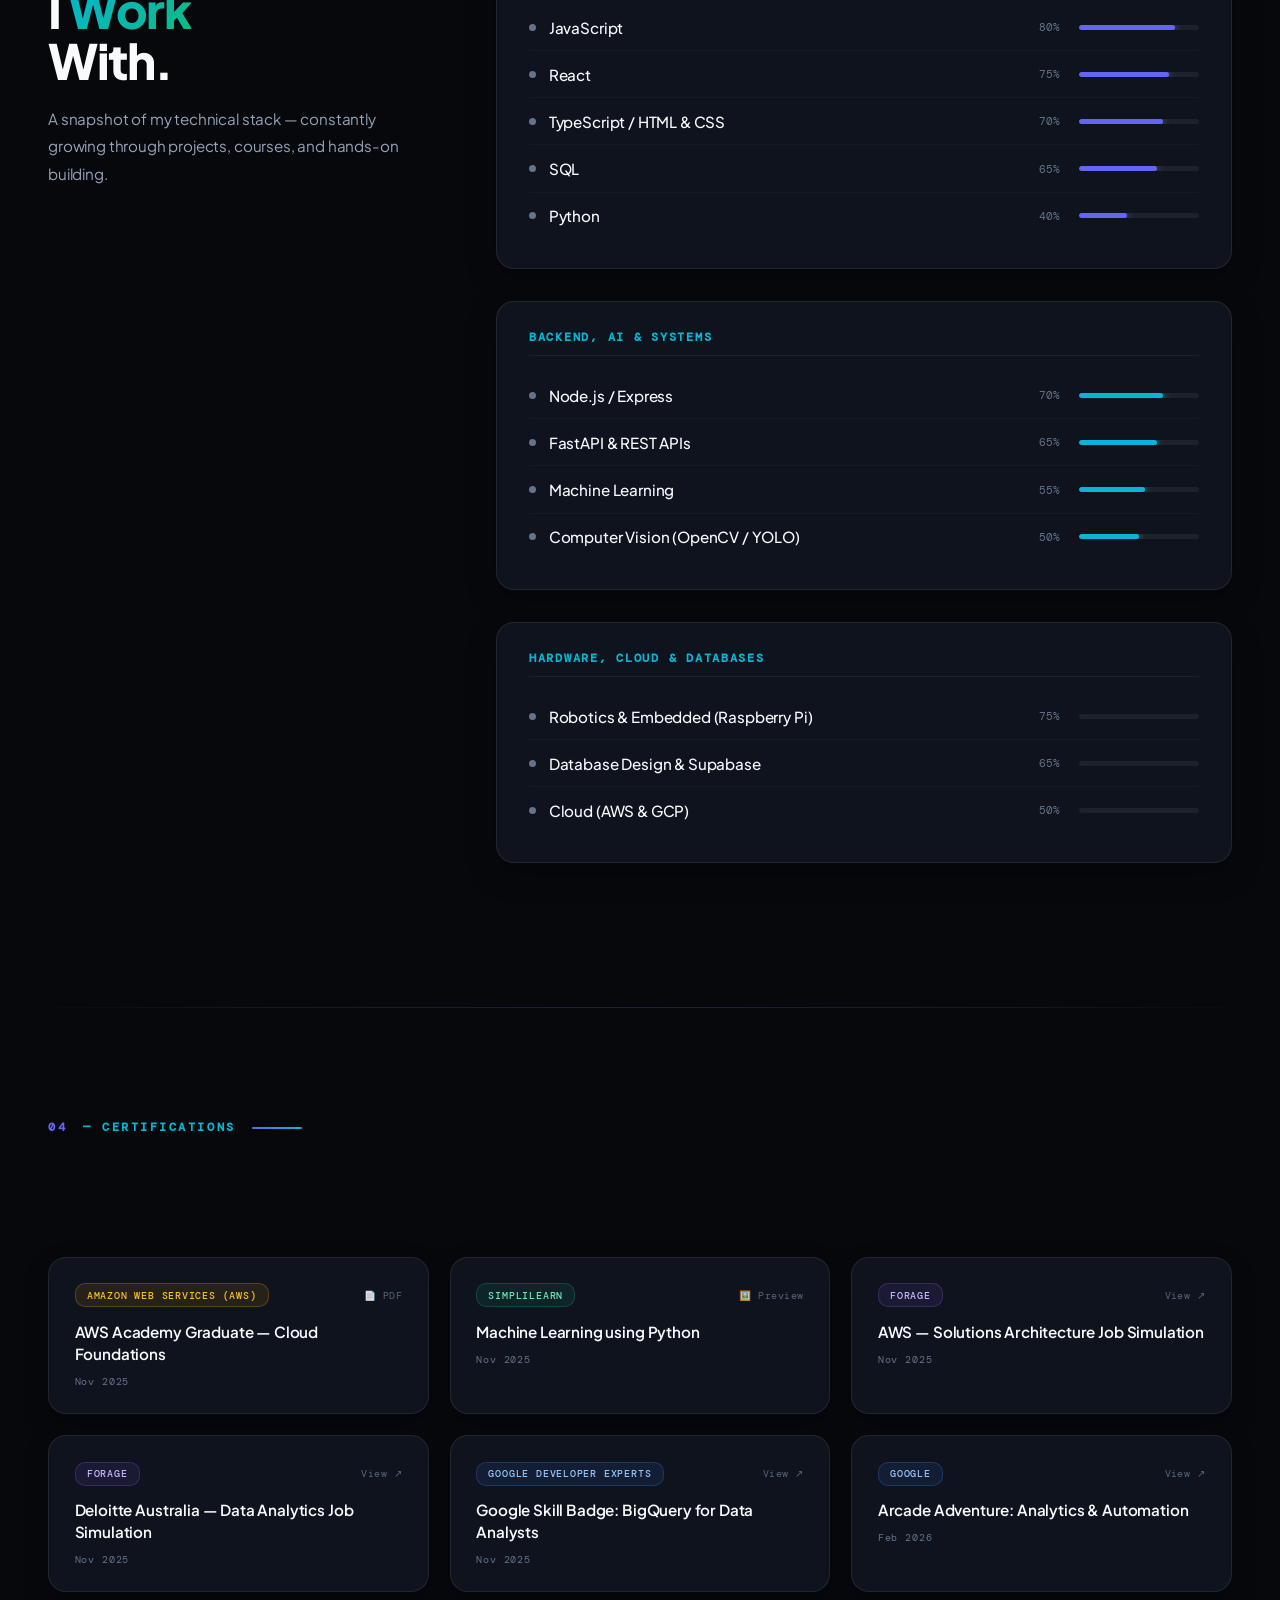
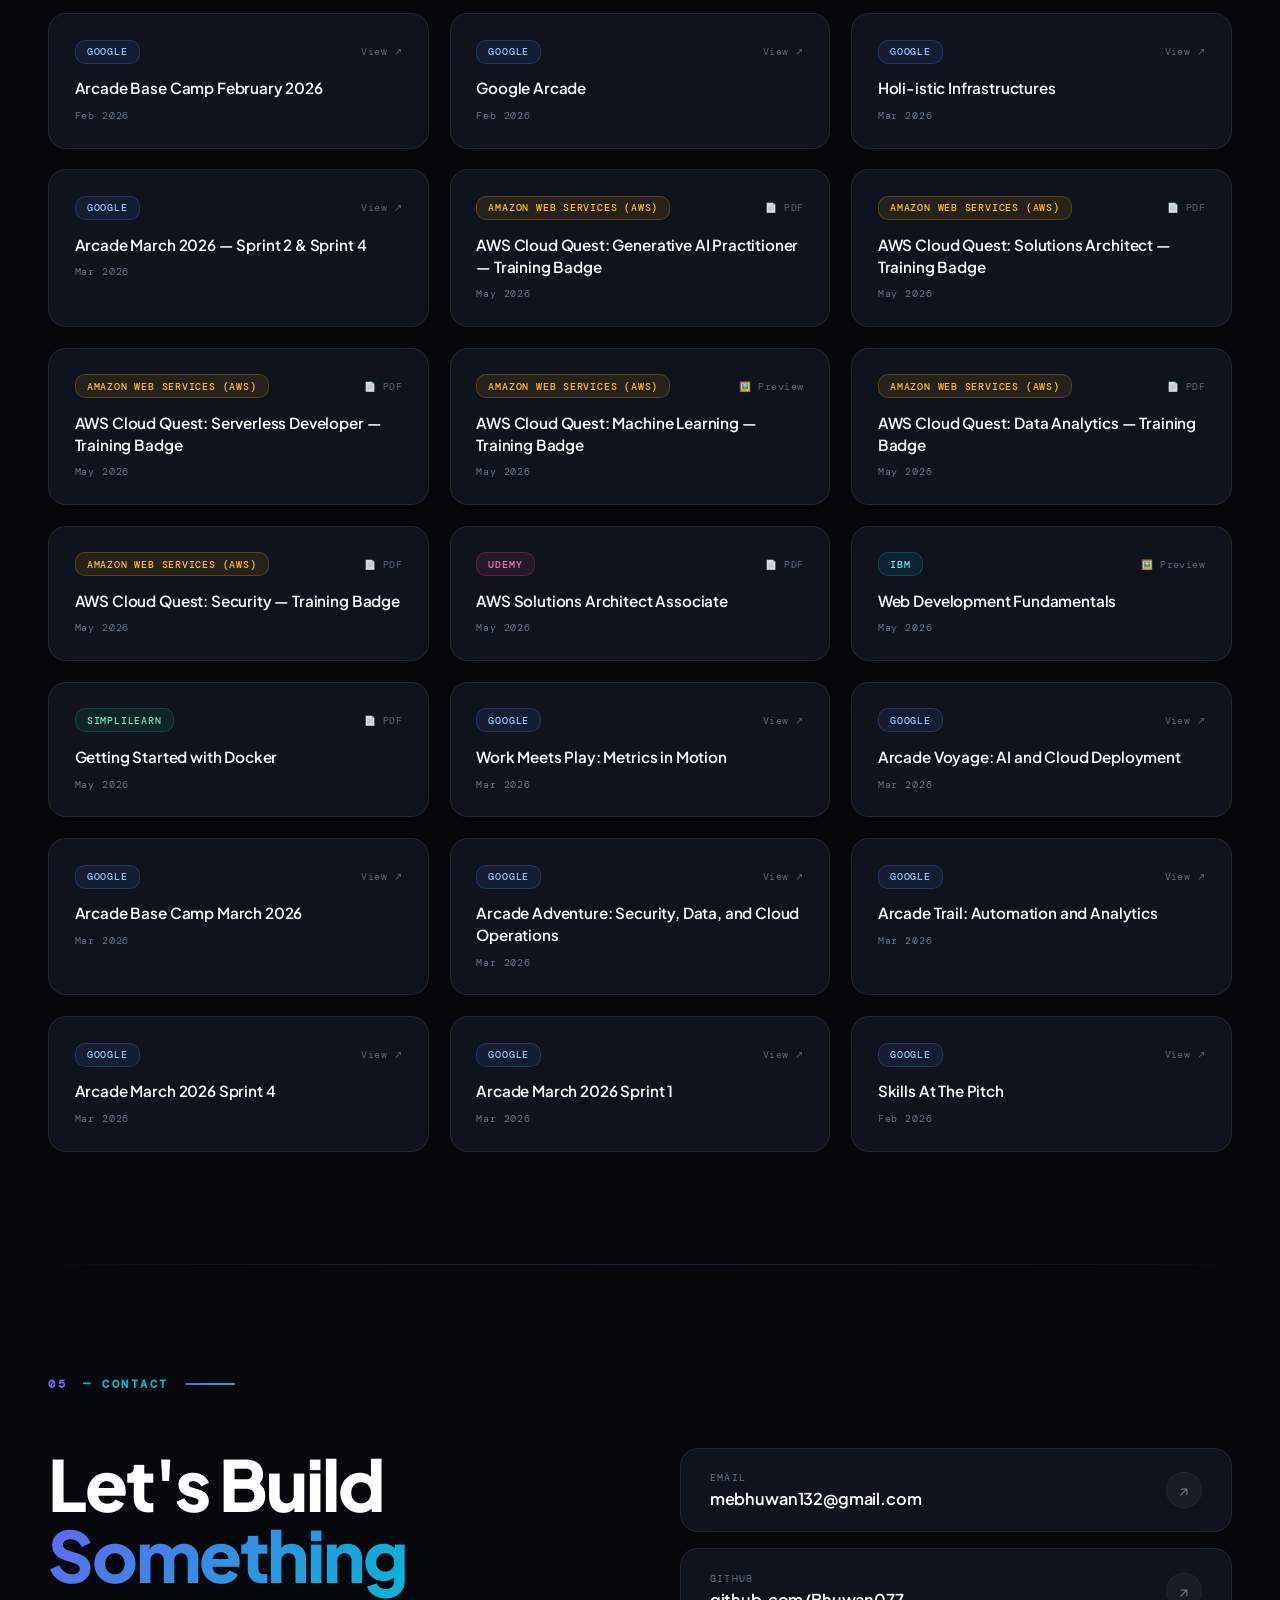
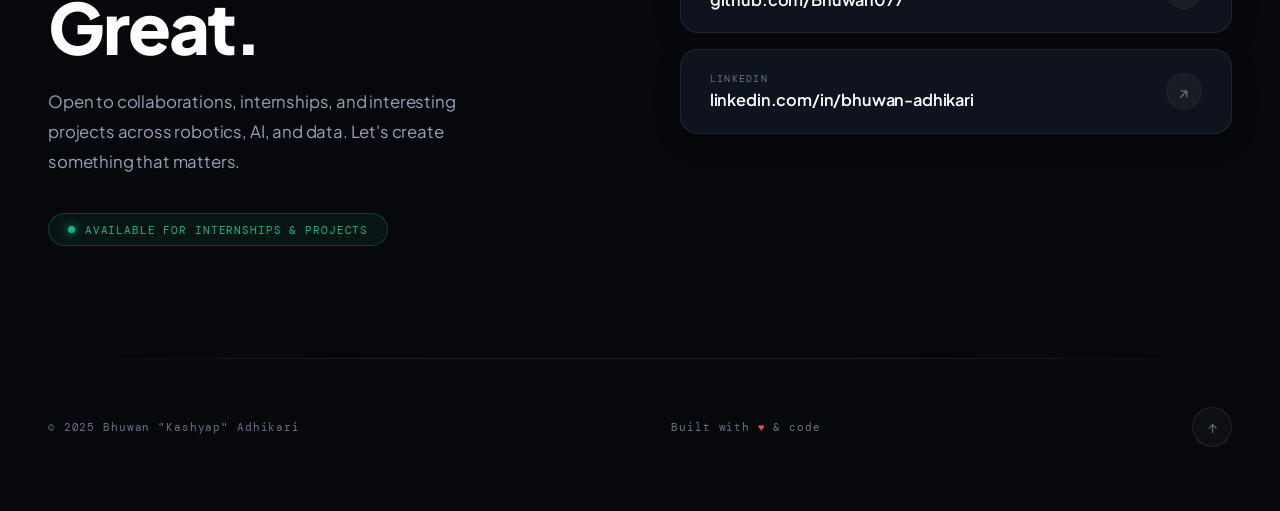
==== commit 88f3dfa6: "Redesign portfolio UI with dark premium developer aesthetic, oversized typography, and sticky stacki" ====
--- a/index.html
+++ b/index.html
@@ -14,71 +14,82 @@
   <link rel="preconnect" href="https://fonts.googleapis.com" />
   <link rel="preconnect" href="https://fonts.gstatic.com" crossorigin />
   <link rel="preconnect" href="https://tnuguievqklrdtkkcwhg.supabase.co" />
-  <link href="https://fonts.googleapis.com/css2?family=Bebas+Neue&family=DM+Mono:ital,wght@0,300;0,400;0,500;1,300&family=DM+Sans:ital,opsz,wght@0,9..40,300;0,9..40,400;0,9..40,500;1,9..40,300&family=Inter:wght@300;400;500;600;700&display=swap" rel="stylesheet"/>
+  <link href="https://fonts.googleapis.com/css2?family=Plus+Jakarta+Sans:wght@300;400;500;600;700;800&family=Bebas+Neue&family=DM+Mono:ital,wght@0,300;0,400;0,500;1,300&family=Inter:wght@300;400;500;600;700&display=swap" rel="stylesheet"/>
   <style>
     :root {
-      --bg: #090a0f;
-      --bg2: #0f1118;
-      --surface: rgba(18, 21, 31, 0.75);
-      --surface-solid: #12151f;
-      --surface-card: #151824;
-      --surface-card-hover: #191d2c;
-      --glass: rgba(255, 255, 255, 0.025);
-      --glass-border: rgba(255, 255, 255, 0.07);
+      --bg: #07080c;
+      --bg2: #0d0f17;
+      --surface: rgba(14, 17, 26, 0.75);
+      --surface-solid: #0e111a;
+      --surface-card: rgba(18, 22, 34, 0.82);
+      --surface-card-hover: rgba(24, 29, 45, 0.95);
+      --glass: rgba(255, 255, 255, 0.03);
+      --glass-border: rgba(255, 255, 255, 0.08);
+      --glass-border-strong: rgba(255, 255, 255, 0.14);
       --accent: #4f46e5;
       --accent-bright: #6366f1;
-      --accent-glow: rgba(99, 102, 241, 0.25);
+      --accent-glow: rgba(99, 102, 241, 0.28);
       --electric-cyan: #06b6d4;
       --emerald: #10b981;
       --amber: #f59e0b;
       --rose: #f43f5e;
-      --grad1: linear-gradient(135deg, #6366f1, #06b6d4);
-      --grad2: linear-gradient(135deg, #06b6d4, #10b981);
-      --grad3: linear-gradient(135deg, #6366f1, #818cf8);
-      --text: #f1f5f9;
+      --grad1: linear-gradient(135deg, #6366f1 0%, #06b6d4 100%);
+      --grad2: linear-gradient(135deg, #06b6d4 0%, #10b981 100%);
+      --grad3: linear-gradient(135deg, #818cf8 0%, #c084fc 100%);
+      --text: #f8fafc;
       --text-secondary: #94a3b8;
       --muted: #64748b;
       --border: rgba(255, 255, 255, 0.08);
-      --border2: rgba(255, 255, 255, 0.05);
-      --radius: 14px;
-      --radius-sm: 8px;
+      --border2: rgba(255, 255, 255, 0.04);
+      --radius-xl: 28px;
+      --radius: 18px;
+      --radius-sm: 10px;
     }
     *, *::before, *::after { box-sizing: border-box; margin: 0; padding: 0; }
     html { scroll-behavior: smooth; font-size: 16px; }
     body {
       background: var(--bg); color: var(--text);
-      font-family: "Inter", -apple-system, BlinkMacSystemFont, "Segoe UI", Roboto, sans-serif;
+      font-family: "Plus Jakarta Sans", "Inter", -apple-system, BlinkMacSystemFont, "Segoe UI", Roboto, sans-serif;
       overflow-x: hidden;
-    }
-
-    /* ─── AMBIENT ATMOSPHERE ─── */
+      letter-spacing: -0.01em;
+      -webkit-font-smoothing: antialiased;
+    }
+
+    /* ─── ATMOSPHERIC BACKGROUND ─── */
     .bg-gradient {
       position: fixed; inset: 0; z-index: -2;
       background: var(--bg);
+      overflow: hidden;
+      pointer-events: none;
     }
     .bg-gradient::before {
       content: "";
-      position: absolute; inset: 0;
-      background:
-        radial-gradient(circle 800px at 15% 15%, rgba(79, 70, 229, 0.08), transparent 70%),
-        radial-gradient(circle 600px at 85% 85%, rgba(6, 182, 212, 0.06), transparent 70%);
-      pointer-events: none;
-    }
-    @keyframes bgPulse {
-      0% { opacity: 0.6; transform: scale(1); }
-      100% { opacity: 1; transform: scale(1.05); }
-    }
-
-    /* ─── MESH GRID OVERLAY ─── */
+      position: absolute; width: 900px; height: 900px; top: -15%; left: 10%;
+      background: radial-gradient(circle, rgba(99, 102, 241, 0.12) 0%, rgba(99, 102, 241, 0) 70%);
+      filter: blur(80px);
+      animation: ambientPulse 12s ease-in-out infinite alternate;
+    }
+    .bg-gradient::after {
+      content: "";
+      position: absolute; width: 800px; height: 800px; bottom: 5%; right: 5%;
+      background: radial-gradient(circle, rgba(6, 182, 212, 0.09) 0%, rgba(6, 182, 212, 0) 70%);
+      filter: blur(90px);
+      animation: ambientPulse 15s ease-in-out infinite alternate-reverse;
+    }
+    @keyframes ambientPulse {
+      0% { transform: scale(1) translate(0, 0); opacity: 0.7; }
+      100% { transform: scale(1.15) translate(40px, 30px); opacity: 1; }
+    }
+
     .mesh-grid {
-      position: fixed; inset: 0; z-index: -1; pointer-events: none; opacity: 0.03;
+      position: fixed; inset: 0; z-index: -1; pointer-events: none; opacity: 0.025;
       background-image:
-        linear-gradient(rgba(255,255,255,0.5) 1px, transparent 1px),
-        linear-gradient(90deg, rgba(255,255,255,0.5) 1px, transparent 1px);
-      background-size: 80px 80px;
-    }
-
-    /* ─── PARTICLE CANVAS ─── */
+        linear-gradient(rgba(255,255,255,0.6) 1px, transparent 1px),
+        linear-gradient(90deg, rgba(255,255,255,0.6) 1px, transparent 1px);
+      background-size: 72px 72px;
+    }
+
+    /* Particle Canvas */
     #particles { position: fixed; inset: 0; z-index: -1; pointer-events: none; }
 
     /* ─── PAGE LOADER ─── */
@@ -86,468 +97,583 @@
       position: fixed; inset: 0; z-index: 99999;
       background: var(--bg);
       display: flex; align-items: center; justify-content: center;
-      transition: opacity .8s cubic-bezier(.4,0,.2,1), visibility .8s;
+      transition: opacity .7s cubic-bezier(.16,1,.3,1), visibility .7s;
     }
     .page-loader.done { opacity: 0; visibility: hidden; pointer-events: none; }
-    .loader-inner { display: flex; flex-direction: column; align-items: center; gap: 1.5rem; }
+    .loader-inner { display: flex; flex-direction: column; align-items: center; gap: 1.2rem; }
     .loader-text {
       font-family: "DM Mono", monospace; font-size: .8rem;
       background: var(--grad1); -webkit-background-clip: text; -webkit-text-fill-color: transparent;
-      letter-spacing: .3em; text-transform: uppercase; animation: loaderPulse 1.2s ease-in-out infinite;
-    }
-    .loader-bar { width: 220px; height: 3px; background: rgba(255,255,255,0.05); border-radius: 3px; overflow: hidden; }
+      letter-spacing: .25em; text-transform: uppercase; font-weight: 500;
+    }
+    .loader-bar { width: 200px; height: 2px; background: rgba(255,255,255,0.06); border-radius: 2px; overflow: hidden; }
     .loader-bar-fill {
-      width: 0; height: 100%; border-radius: 3px;
-      background: linear-gradient(90deg, var(--accent), var(--neon-cyan), var(--neon-pink));
-      animation: loaderFill 1.4s cubic-bezier(.4,0,.2,1) forwards;
-    }
-    @keyframes loaderPulse { 0%,100%{opacity:.4} 50%{opacity:1} }
+      width: 0; height: 100%; border-radius: 2px;
+      background: var(--grad1);
+      animation: loaderFill 1.2s cubic-bezier(.16,1,.3,1) forwards;
+    }
     @keyframes loaderFill { 0%{width:0} 100%{width:100%} }
 
-    /* ─── CURSOR ─── */
-    .c-dot { width: 6px; height: 6px; background: #6366f1; border-radius: 50%; position: fixed; pointer-events: none; z-index: 10001; transition: transform .04s ease; }
+    /* ─── CUSTOM CURSOR ─── */
+    .c-dot {
+      width: 6px; height: 6px; background: #6366f1; border-radius: 50%;
+      position: fixed; pointer-events: none; z-index: 10001;
+      transform: translate(-50%, -50%);
+      transition: opacity .2s ease;
+    }
     .c-ring {
-      width: 32px; height: 32px; border: 1.5px solid rgba(99, 102, 241, 0.4);
+      width: 34px; height: 34px; border: 1.5px solid rgba(99, 102, 241, 0.45);
       border-radius: 50%; position: fixed; pointer-events: none; z-index: 10000;
-      transition: width .25s ease, height .25s ease, border-color .25s ease, background .25s ease;
-    }
-    .c-ring.hovering { width: 48px; height: 48px; border-color: #6366f1; background: rgba(99, 102, 241, 0.08); }
-
+      transform: translate(-50%, -50%);
+      transition: width .25s cubic-bezier(.16,1,.3,1), height .25s cubic-bezier(.16,1,.3,1), border-color .2s, background .2s;
+    }
+    .c-ring.hovering {
+      width: 52px; height: 52px; border-color: var(--electric-cyan);
+      background: rgba(6, 182, 212, 0.08);
+    }
     @media (max-width: 768px) {
-      .c-dot, .c-ring { display: none; }
-    }
-
-    /* ─── NAV ─── */
+      .c-dot, .c-ring { display: none !important; }
+    }
+
+    /* ─── NAVIGATION ─── */
     nav {
-      position: fixed; top: 0; left: 0; right: 0; z-index: 500;
+      position: fixed; top: 1.2rem; left: 50%; transform: translateX(-50%); z-index: 500;
       display: flex; justify-content: space-between; align-items: center;
-      padding: 1.1rem 4rem;
-      backdrop-filter: blur(20px);
-      background: rgba(9, 10, 15, 0.85);
-      border-bottom: 1px solid var(--border);
-      transition: transform .3s ease, padding .3s ease;
-    }
-    nav.nav-hidden { transform: translateY(-100%); }
-    nav.nav-scrolled { box-shadow: 0 4px 24px rgba(0,0,0,0.4); padding: .85rem 4rem; }
+      width: min(1280px, calc(100% - 3rem));
+      padding: .85rem 1.6rem;
+      border-radius: 50px;
+      backdrop-filter: blur(24px); -webkit-backdrop-filter: blur(24px);
+      background: rgba(12, 15, 24, 0.8);
+      border: 1px solid var(--glass-border);
+      box-shadow: 0 10px 30px rgba(0, 0, 0, 0.4), inset 0 1px 0 rgba(255,255,255,0.06);
+      transition: transform .35s ease, background .3s, top .3s;
+    }
+    nav.nav-hidden { transform: translate(-50%, -120%); }
+    nav.nav-scrolled {
+      background: rgba(10, 12, 20, 0.92);
+      border-color: rgba(255, 255, 255, 0.1);
+      box-shadow: 0 16px 40px rgba(0,0,0,0.6);
+    }
     .nav-logo {
       font-family: "DM Mono", monospace; font-size: .82rem;
       color: #ffffff;
-      letter-spacing: .12em; text-transform: uppercase; font-weight: 500;
-      display: flex; align-items: center; gap: .6rem;
+      letter-spacing: .12em; text-transform: uppercase; font-weight: 600;
+      display: flex; align-items: center; gap: .65rem;
+      text-decoration: none;
     }
     .nav-logo::before {
       content: ""; width: 8px; height: 8px; border-radius: 50%;
       background: var(--electric-cyan);
+      box-shadow: 0 0 10px var(--electric-cyan);
       display: inline-block;
     }
-    .nav-links { display: flex; gap: 2.2rem; list-style: none; }
+    .nav-links { display: flex; gap: 1.6rem; list-style: none; align-items: center; }
     .nav-links a {
-      text-decoration: none; color: var(--muted); font-size: .75rem;
+      text-decoration: none; color: var(--text-secondary); font-size: .75rem;
       letter-spacing: .08em; text-transform: uppercase; font-family: "DM Mono", monospace;
-      transition: color .2s ease; position: relative; font-weight: 500;
-    }
-    .nav-links a::after {
-      content: ""; position: absolute; bottom: -4px; left: 0; width: 0; height: 1.5px;
-      background: var(--accent-bright);
-      transition: width .25s ease;
-    }
-    .nav-links a:hover { color: #ffffff; }
-    .nav-links a:hover::after, .nav-links a.active::after { width: 100%; }
-    .nav-links a.active { color: #ffffff; }
-
-    /* Hamburger */
+      padding: .4rem .7rem; border-radius: 20px;
+      transition: color .2s ease, background .2s ease;
+      font-weight: 500;
+    }
+    .nav-links a:hover { color: #ffffff; background: rgba(255, 255, 255, 0.05); }
+    .nav-links a.active {
+      color: #ffffff; background: rgba(99, 102, 241, 0.2);
+      border: 1px solid rgba(99, 102, 241, 0.35);
+    }
+
+    /* Hamburger for Mobile */
     .hamburger {
       display: none; flex-direction: column; gap: 5px; cursor: pointer;
       background: none; border: none; padding: 4px; z-index: 600;
     }
     .hamburger span {
-      width: 24px; height: 2px; background: var(--text); border-radius: 2px;
+      width: 22px; height: 2px; background: var(--text); border-radius: 2px;
       transition: all .3s;
     }
-    .hamburger.open span:nth-child(1) { transform: rotate(45deg) translate(5px,5px); }
+    .hamburger.open span:nth-child(1) { transform: rotate(45deg) translate(5px, 5px); }
     .hamburger.open span:nth-child(2) { opacity: 0; }
-    .hamburger.open span:nth-child(3) { transform: rotate(-45deg) translate(5px,-5px); }
-
-    /* Mobile nav overlay */
+    .hamburger.open span:nth-child(3) { transform: rotate(-45deg) translate(5px, -5px); }
+
     .mobile-nav {
       position: fixed; inset: 0; z-index: 550;
-      background: rgba(9, 10, 15, 0.98); backdrop-filter: blur(24px);
+      background: rgba(7, 8, 12, 0.98); backdrop-filter: blur(28px);
       display: flex; flex-direction: column; align-items: center; justify-content: center; gap: 2rem;
       opacity: 0; pointer-events: none; transition: opacity .3s ease;
     }
     .mobile-nav.open { opacity: 1; pointer-events: all; }
     .mobile-nav a {
-      font-family: "Bebas Neue", sans-serif; font-size: 2.5rem; letter-spacing: .05em;
-      color: var(--text); text-decoration: none; transition: color .2s ease;
+      font-family: "Plus Jakarta Sans", sans-serif; font-size: 2.2rem; font-weight: 700;
+      letter-spacing: -0.02em; color: var(--text); text-decoration: none; transition: color .2s ease;
     }
     .mobile-nav a:hover { color: var(--accent-bright); }
 
-    /* ─── HERO ─── */
+    /* ─── HERO SECTION ─── */
     #hero {
       min-height: 100vh; display: flex; align-items: center;
-      padding: 6rem 4rem 4rem; position: relative; overflow: hidden;
-    }
-
-    /* Hero animated ambient orbs */
+      padding: 9rem 3rem 5rem; position: relative; overflow: hidden;
+      max-width: 1360px; margin: 0 auto;
+    }
+
     .hero-blob {
-      position: absolute; border-radius: 50%; filter: blur(90px); pointer-events: none;
-      opacity: 0.6;
-    }
-    .hero-blob-1 { width: 450px; height: 450px; background: rgba(99, 102, 241, 0.12); top: -8%; right: -5%; }
-    .hero-blob-2 { width: 380px; height: 380px; background: rgba(6, 182, 212, 0.08); bottom: -5%; left: 0%; }
-    .hero-blob-3 { width: 300px; height: 300px; background: rgba(99, 102, 241, 0.06); top: 35%; left: 35%; }
-
-    .hero-inner { position: relative; z-index: 2; display: flex; align-items: center; gap: 5rem; width: 100%; max-width: 1300px; margin: 0 auto; }
-    .hero-content { flex: 1; }
+      position: absolute; border-radius: 50%; filter: blur(100px); pointer-events: none;
+      opacity: 0.55;
+    }
+    .hero-blob-1 { width: 500px; height: 500px; background: rgba(99, 102, 241, 0.16); top: 5%; right: 0%; }
+    .hero-blob-2 { width: 420px; height: 420px; background: rgba(6, 182, 212, 0.12); bottom: 0%; left: -5%; }
+
+    .hero-inner {
+      position: relative; z-index: 2; display: flex; align-items: center; justify-content: space-between;
+      gap: 4.5rem; width: 100%;
+    }
+    .hero-content { flex: 1.2; max-width: 760px; }
 
     .hero-eyebrow {
       font-family: "DM Mono", monospace; font-size: 0.72rem;
       color: var(--electric-cyan);
-      letter-spacing: 0.22em; text-transform: uppercase; margin-bottom: 1.2rem;
-      display: flex; align-items: center; gap: 0.8rem;
-    }
-    .hero-eyebrow::before {
-      content: ""; width: 24px; height: 2px;
-      background: var(--electric-cyan); border-radius: 2px;
+      letter-spacing: 0.2em; text-transform: uppercase; margin-bottom: 1.2rem;
+      display: inline-flex; align-items: center; gap: 0.6rem;
+      padding: .4rem .9rem; border-radius: 50px;
+      background: rgba(6, 182, 212, 0.08); border: 1px solid rgba(6, 182, 212, 0.2);
+    }
+    .hero-eyebrow .radar-dot {
+      width: 7px; height: 7px; border-radius: 50%; background: var(--electric-cyan);
+      box-shadow: 0 0 10px var(--electric-cyan); animation: radarBlink 2s infinite;
+    }
+    @keyframes radarBlink {
+      0%, 100% { opacity: 1; transform: scale(1); }
+      50% { opacity: 0.4; transform: scale(0.85); }
     }
 
     .terminal-tag {
-      display: inline-flex; align-items: center; gap: .5rem;
-      font-family: "DM Mono", monospace; font-size: 0.72rem;
-      background: rgba(18, 21, 31, 0.9); border: 1px solid var(--border);
-      color: var(--text-secondary); padding: .45rem 1rem; margin-bottom: 1.8rem;
+      display: inline-flex; align-items: center; gap: .6rem;
+      font-family: "DM Mono", monospace; font-size: 0.76rem;
+      background: rgba(14, 18, 28, 0.9); border: 1px solid var(--glass-border);
+      color: var(--text-secondary); padding: .5rem 1.1rem; margin-bottom: 1.8rem;
       border-radius: var(--radius-sm);
+      box-shadow: inset 0 1px 0 rgba(255,255,255,0.05);
     }
     .terminal-tag .prompt { color: var(--emerald); font-weight: 600; }
-    .terminal-cursor { display: inline-block; width: 7px; height: 14px; background: var(--electric-cyan); margin-left: 2px; animation: blink 1s infinite; vertical-align: middle; border-radius: 1px; }
-
+    .terminal-cursor {
+      display: inline-block; width: 8px; height: 14px; background: var(--electric-cyan);
+      margin-left: 2px; animation: blink 1s infinite; vertical-align: middle; border-radius: 1px;
+    }
+    @keyframes blink { 0%,100%{opacity:1} 50%{opacity:0} }
+
+    /* Oversized Hero Typography */
     .hero-name {
-      font-family: "Bebas Neue", sans-serif;
-      font-size: clamp(4rem, 10vw, 8.5rem);
-      line-height: 0.92; letter-spacing: 0.02em;
-    }
-    .hero-name .solid { color: var(--text); }
+      font-family: "Plus Jakarta Sans", sans-serif;
+      font-size: clamp(3.6rem, 8.5vw, 7.5rem);
+      font-weight: 800;
+      line-height: 0.95;
+      letter-spacing: -0.04em;
+      margin-bottom: 1.6rem;
+      display: flex;
+      flex-direction: column;
+    }
+    .hero-name .solid {
+      color: #ffffff;
+      text-shadow: 0 4px 25px rgba(255,255,255,0.1);
+    }
     .hero-name .gradient {
-      background: linear-gradient(135deg, #f1f5f9 20%, #94a3b8 100%);
+      background: linear-gradient(135deg, #ffffff 40%, #94a3b8 100%);
       -webkit-background-clip: text; -webkit-text-fill-color: transparent;
     }
     .hero-name .gradient2 {
       background: var(--grad1);
       -webkit-background-clip: text; -webkit-text-fill-color: transparent;
+      filter: drop-shadow(0 8px 30px rgba(99, 102, 241, 0.3));
     }
 
     .hero-subtitle {
-      margin-top: 1.8rem; font-size: 1.05rem; color: var(--text-secondary); max-width: 520px;
-      line-height: 1.8; font-weight: 300;
-    }
-    .hero-subtitle strong { color: var(--text); font-weight: 500; }
+      font-size: 1.1rem; color: var(--text-secondary); max-width: 580px;
+      line-height: 1.75; font-weight: 400;
+    }
+    .hero-subtitle strong { color: #ffffff; font-weight: 600; }
 
     .hero-badges {
-      display: flex; gap: .6rem; flex-wrap: wrap; margin-top: 1.8rem;
+      display: flex; gap: .6rem; flex-wrap: wrap; margin-top: 2rem;
     }
     .badge {
-      font-family: "DM Mono", monospace; font-size: .65rem; letter-spacing: .08em;
-      text-transform: uppercase; padding: .35rem .85rem;
+      font-family: "DM Mono", monospace; font-size: .68rem; letter-spacing: .06em;
+      text-transform: uppercase; padding: .42rem .95rem;
       border: 1px solid var(--border); color: var(--muted);
-      border-radius: var(--radius-sm); transition: all .25s ease;
-      background: var(--surface-card);
-    }
-    .badge:hover { border-color: var(--accent-bright); color: var(--text); }
+      border-radius: 50px; transition: all .25s ease;
+      background: rgba(255, 255, 255, 0.02);
+    }
+    .badge:hover { border-color: rgba(255,255,255,0.25); color: var(--text); background: rgba(255,255,255,0.05); }
     .badge.highlight {
       border-color: rgba(99, 102, 241, 0.4); color: #c7d2fe;
       background: rgba(99, 102, 241, 0.12);
     }
 
     .hero-cta {
-      margin-top: 2.2rem; display: flex; gap: 1rem; flex-wrap: wrap;
+      margin-top: 2.5rem; display: flex; gap: 1.1rem; flex-wrap: wrap; align-items: center;
     }
     .btn {
-      padding: .85rem 2rem; font-family: "DM Mono", monospace;
+      padding: .9rem 2.2rem; font-family: "DM Mono", monospace;
       font-size: .78rem; letter-spacing: .08em; text-transform: uppercase;
       text-decoration: none; cursor: pointer; border: none;
-      transition: all .25s ease;
-      position: relative; border-radius: var(--radius-sm);
+      transition: transform .25s cubic-bezier(.16,1,.3,1), box-shadow .25s ease, background .25s ease;
+      position: relative; border-radius: 50px; font-weight: 600;
+      display: inline-flex; align-items: center; justify-content: center; gap: .5rem;
     }
     .btn-primary {
-      background: var(--accent-bright); color: #ffffff; font-weight: 500;
-      box-shadow: 0 4px 14px rgba(79, 70, 229, 0.3);
+      background: var(--accent-bright); color: #ffffff;
+      box-shadow: 0 4px 20px rgba(99, 102, 241, 0.4);
     }
     .btn-primary:hover {
       background: #4f46e5;
       transform: translateY(-2px);
-      box-shadow: 0 6px 20px rgba(79, 70, 229, 0.4);
+      box-shadow: 0 8px 30px rgba(99, 102, 241, 0.55);
     }
     .btn-ghost {
-      background: var(--surface-solid); color: var(--text);
-      border: 1px solid var(--border);
+      background: rgba(255, 255, 255, 0.04); color: #ffffff;
+      border: 1px solid var(--glass-border);
     }
     .btn-ghost:hover {
-      border-color: var(--text-secondary); color: #ffffff;
+      border-color: rgba(255, 255, 255, 0.25);
       transform: translateY(-2px);
-      background: var(--surface-card);
-    }
-
-    /* PHOTO CONTAINER - ALWAYS VISIBLE AND CLEAN */
+      background: rgba(255, 255, 255, 0.08);
+    }
+
+    /* ─── HERO PHOTO FRAME ─── */
     .hero-photo-wrap {
-      flex-shrink: 0; position: relative;
-      width: 290px; height: 290px;
+      flex: 0.8; display: flex; align-items: center; justify-content: center;
+      position: relative; min-width: 290px;
+    }
+    .hero-photo-container {
+      position: relative; width: 320px; height: 320px;
       display: flex; align-items: center; justify-content: center;
     }
     .hero-photo-frame {
       position: relative; width: 280px; height: 280px; border-radius: 50%;
       padding: 4px;
-      background: linear-gradient(135deg, rgba(99,102,241,0.6), rgba(6,182,212,0.4), rgba(255,255,255,0.1));
-      box-shadow: 0 12px 40px rgba(0, 0, 0, 0.6), 0 0 0 1px rgba(255,255,255,0.06);
-    }
-    .hero-photo-wrap img {
+      background: linear-gradient(135deg, rgba(99,102,241,0.7), rgba(6,182,212,0.5), rgba(255,255,255,0.1));
+      box-shadow: 0 20px 60px rgba(0, 0, 0, 0.8), 0 0 40px rgba(99,102,241,0.25);
+      z-index: 2;
+    }
+    .hero-photo-frame img {
       width: 100%; height: 100%; border-radius: 50%; object-fit: cover;
-      object-position: center top; display: block; position: relative; z-index: 2;
-      background: #151824;
-      border: 3px solid var(--bg);
-      transition: transform .4s ease;
-    }
-    .hero-photo-wrap:hover img {
-      transform: scale(1.02);
-    }
-    .orbit { position: absolute; border-radius: 50%; pointer-events: none; z-index: 0; }
-    .orbit-1 { inset: -18px; border: 1px dashed rgba(255, 255, 255, 0.12); animation: spin 24s linear infinite; }
-    .orbit-1::before { content:""; position:absolute; top:-4px; left:50%; width:8px; height:8px; background:var(--electric-cyan); border-radius:50%; transform:translateX(-50%); box-shadow:0 0 10px var(--electric-cyan); }
-    .orbit-2 { inset: -36px; border: 1px solid rgba(99, 102, 241, 0.15); animation: spin 40s linear infinite reverse; }
-    .orbit-2::before { content:""; position:absolute; bottom:-3px; right:15%; width:6px; height:6px; background:var(--emerald); border-radius:50%; box-shadow:0 0 8px var(--emerald); }
+      object-position: center top; display: block;
+      background: #111420;
+      border: 4px solid var(--bg);
+      transition: transform .4s cubic-bezier(.16,1,.3,1);
+    }
+    .hero-photo-frame:hover img { transform: scale(1.03); }
+
+    .orbit { position: absolute; border-radius: 50%; pointer-events: none; z-index: 1; }
+    .orbit-1 { inset: 0px; border: 1px dashed rgba(255, 255, 255, 0.14); animation: spin 26s linear infinite; }
+    .orbit-1::before {
+      content: ""; position: absolute; top: -4px; left: 50%; width: 8px; height: 8px;
+      background: var(--electric-cyan); border-radius: 50%; transform: translateX(-50%);
+      box-shadow: 0 0 12px var(--electric-cyan);
+    }
+    .orbit-2 { inset: -24px; border: 1px solid rgba(99, 102, 241, 0.18); animation: spin 44s linear infinite reverse; }
+    .orbit-2::before {
+      content: ""; position: absolute; bottom: -3px; right: 20%; width: 7px; height: 7px;
+      background: var(--emerald); border-radius: 50%; box-shadow: 0 0 10px var(--emerald);
+    }
     @keyframes spin { from{transform:rotate(0)} to{transform:rotate(360deg)} }
 
     .hero-scroll-hint {
       position: absolute; bottom: 2rem; left: 50%; transform: translateX(-50%);
       font-family: "DM Mono", monospace; font-size: .65rem; color: var(--muted);
       letter-spacing: .2em; text-transform: uppercase;
-      display: flex; flex-direction: column; align-items: center; gap: .8rem;
-      opacity: 0; animation: fadeUp .8s 1.5s forwards;
+      display: flex; flex-direction: column; align-items: center; gap: .7rem;
     }
     .scroll-line {
-      width: 1px; height: 40px; background: rgba(255,255,255,0.08);
+      width: 1px; height: 35px; background: rgba(255,255,255,0.08);
       position: relative; overflow: hidden;
     }
     .scroll-line::after {
       content: ""; position: absolute; top: -100%; left: 0;
       width: 1px; height: 100%;
-      background: linear-gradient(180deg, var(--accent), var(--neon-cyan));
-      animation: scrollDrop 2s ease-in-out infinite;
+      background: var(--grad1);
+      animation: scrollDrop 2.2s ease-in-out infinite;
     }
     @keyframes scrollDrop { 0%{top:-100%} 100%{top:200%} }
 
-    @keyframes fadeUp { from{opacity:0;transform:translateY(28px)} to{opacity:1;transform:translateY(0)} }
-
-    /* ─── SECTIONS ─── */
+    /* ─── SECTION GLOBAL ARCHITECTURE ─── */
     section {
-      padding: 6rem 4rem; position: relative;
-      max-width: 1400px; margin: 0 auto;
+      padding: 7rem 3rem; position: relative;
+      max-width: 1360px; margin: 0 auto;
     }
     .section-divider {
-      width: 100%; max-width: 1400px; margin: 0 auto;
+      width: 100%; max-width: 1360px; margin: 0 auto;
       height: 1px;
-      background: linear-gradient(90deg, transparent, var(--border), rgba(108,99,255,0.2), var(--border), transparent);
+      background: linear-gradient(90deg, transparent, var(--glass-border), rgba(99,102,241,0.25), var(--glass-border), transparent);
     }
 
     .section-eyebrow {
-      font-family: "DM Mono", monospace; font-size: .68rem;
-      background: var(--grad1); -webkit-background-clip: text; -webkit-text-fill-color: transparent;
-      letter-spacing: .3em; text-transform: uppercase;
-      display: flex; align-items: center; gap: 1.2rem; margin-bottom: 3.5rem;
+      font-family: "DM Mono", monospace; font-size: .72rem;
+      color: var(--electric-cyan);
+      letter-spacing: .22em; text-transform: uppercase;
+      display: flex; align-items: center; gap: 1rem; margin-bottom: 3.5rem;
       font-weight: 600;
     }
-    .section-eyebrow .num { -webkit-text-fill-color: var(--neon-pink); }
-    .section-eyebrow::after { content:""; width: 60px; height: 2px; background: var(--grad1); border-radius: 2px; }
-
-    /* ─── ABOUT ─── */
-    .about-layout { display: grid; grid-template-columns: 1fr 1fr; gap: 5rem; align-items: start; }
-
+    .section-eyebrow .num {
+      color: var(--accent-bright);
+    }
+    .section-eyebrow::after {
+      content: ""; width: 50px; height: 1.5px; background: var(--grad1); border-radius: 2px;
+    }
+
+    /* ─── ABOUT ME (BENTO LUXURY GRID) ─── */
+    .about-layout { display: grid; grid-template-columns: 1fr 1fr; gap: 4.5rem; align-items: start; }
     .about-heading {
-      font-family: "Bebas Neue", sans-serif;
-      font-size: clamp(2.5rem, 5vw, 4.5rem);
-      line-height: 1.05; letter-spacing: .03em; margin-bottom: 1.5rem;
-    }
-    .about-heading .c1 { color: var(--text); }
+      font-family: "Plus Jakarta Sans", sans-serif;
+      font-size: clamp(2.6rem, 5vw, 4.4rem);
+      font-weight: 800;
+      line-height: 1.04; letter-spacing: -0.03em; margin-bottom: 1.8rem;
+    }
+    .about-heading .c1 { color: #ffffff; }
     .about-heading .c2 { background: var(--grad1); -webkit-background-clip: text; -webkit-text-fill-color: transparent; }
     .about-heading .c3 { background: var(--grad2); -webkit-background-clip: text; -webkit-text-fill-color: transparent; }
 
     .about-bio {
-      color: var(--text-secondary); line-height: 1.9; font-size: .97rem; font-weight: 300;
-      border-left: 3px solid; border-image: var(--grad1) 1;
-      padding-left: 1.5rem;
-    }
-
-    .stats-grid { display: grid; grid-template-columns: repeat(3,1fr); gap: 1rem; margin-top: 2.5rem; }
+      color: var(--text-secondary); line-height: 1.85; font-size: 1.02rem; font-weight: 400;
+      border-left: 2px solid var(--accent-bright);
+      padding-left: 1.6rem;
+    }
+
+    .stats-grid { display: grid; grid-template-columns: repeat(3, 1fr); gap: 1.2rem; margin-top: 3rem; }
     .stat-box {
       background: var(--surface-card);
-      border: 1px solid var(--border); border-radius: var(--radius);
-      padding: 1.5rem; text-align: center;
+      border: 1px solid var(--glass-border); border-radius: var(--radius);
+      padding: 1.8rem 1.4rem; text-align: center;
       transition: transform .25s ease, border-color .25s ease, box-shadow .25s ease;
+      box-shadow: 0 10px 30px rgba(0,0,0,0.3);
     }
     .stat-box:hover {
       transform: translateY(-3px);
-      box-shadow: 0 10px 30px rgba(0,0,0,0.4);
-      border-color: rgba(99,102,241,0.35);
+      box-shadow: 0 16px 40px rgba(0,0,0,0.5);
+      border-color: rgba(99,102,241,0.4);
     }
     .stat-num {
-      font-family: "Bebas Neue", sans-serif; font-size: 2.8rem; line-height: 1;
-      color: #ffffff;
-    }
-    .stat-lbl { font-family: "DM Mono", monospace; font-size: .62rem; color: var(--muted); letter-spacing: .12em; text-transform: uppercase; margin-top: .4rem; }
-
-    .about-cards { display: flex; flex-direction: column; gap: .8rem; }
+      font-family: "Plus Jakarta Sans", sans-serif; font-size: 3rem; font-weight: 800; line-height: 1;
+      color: #ffffff; letter-spacing: -0.03em;
+    }
+    .stat-lbl {
+      font-family: "DM Mono", monospace; font-size: .65rem; color: var(--muted);
+      letter-spacing: .12em; text-transform: uppercase; margin-top: .6rem;
+    }
+
+    .about-cards { display: flex; flex-direction: column; gap: 1rem; }
     .about-card {
       background: var(--surface-card);
-      border: 1px solid var(--border); border-radius: var(--radius);
-      padding: 1.4rem 1.6rem;
-      display: flex; align-items: flex-start; gap: 1.2rem;
-      transition: transform .25s ease, border-color .25s ease;
+      border: 1px solid var(--glass-border); border-radius: var(--radius);
+      padding: 1.5rem 1.8rem;
+      display: flex; align-items: flex-start; gap: 1.3rem;
+      transition: transform .25s cubic-bezier(.16,1,.3,1), border-color .25s ease, background .25s ease;
+      box-shadow: 0 8px 24px rgba(0,0,0,0.25);
     }
     .about-card:hover {
-      transform: translateX(4px);
-      border-color: rgba(99,102,241,0.3);
+      transform: translateX(6px);
+      border-color: rgba(99,102,241,0.35);
       background: var(--surface-card-hover);
     }
     .about-card-icon {
-      font-size: 1.2rem; flex-shrink: 0; width: 38px; height: 38px;
+      font-size: 1.3rem; flex-shrink: 0; width: 42px; height: 42px;
       background: rgba(255, 255, 255, 0.04); border-radius: var(--radius-sm);
-      border: 1px solid var(--border2);
+      border: 1px solid var(--border);
       display: flex; align-items: center; justify-content: center;
     }
-    .about-card-label { font-family: "DM Mono", monospace; font-size: .62rem; color: var(--muted); letter-spacing: .12em; text-transform: uppercase; margin-bottom: .25rem; }
-    .about-card-value { font-size: .92rem; font-weight: 500; color: var(--text); line-height: 1.4; }
-
-    /* ─── PROJECTS ─── */
-    .projects-grid { display: grid; grid-template-columns: repeat(2,1fr); gap: 1.4rem; }
+    .about-card-label {
+      font-family: "DM Mono", monospace; font-size: .65rem; color: var(--muted);
+      letter-spacing: .12em; text-transform: uppercase; margin-bottom: .25rem;
+    }
+    .about-card-value { font-size: .96rem; font-weight: 500; color: #ffffff; line-height: 1.45; }
+
+    /* ─── PROJECTS: STICKY STACKING PRESENTATION ─── */
+    .projects-stack {
+      display: flex; flex-direction: column; gap: 3.5rem; position: relative;
+    }
 
     .project-card {
-      background: var(--surface-card);
-      border: 1px solid var(--border); border-radius: var(--radius);
-      padding: 2.2rem; position: relative; overflow: hidden;
-      cursor: pointer; transition: transform .3s ease, border-color .3s ease, box-shadow .3s ease;
-      display: flex; flex-direction: column;
+      position: sticky;
+      top: calc(85px + var(--card-index) * 26px);
+      background: rgba(14, 18, 28, 0.94);
+      backdrop-filter: blur(28px); -webkit-backdrop-filter: blur(28px);
+      border: 1px solid var(--glass-border-strong);
+      border-radius: var(--radius-xl);
+      padding: 3rem 3.2rem;
+      box-shadow: 
+        0 -12px 35px rgba(0,0,0,0.45),
+        0 30px 80px rgba(0,0,0,0.7),
+        inset 0 1px 0 rgba(255,255,255,0.08);
+      transition: transform .35s cubic-bezier(.16,1,.3,1), border-color .3s ease, box-shadow .3s ease, filter .3s ease;
+      overflow: hidden;
+      margin-bottom: 2rem;
     }
     .project-card:hover {
-      transform: translateY(-4px);
-      box-shadow: 0 16px 40px rgba(0,0,0,0.5);
-      border-color: rgba(99,102,241,0.4);
-    }
-    .project-card::before {
-      content: ""; position: absolute; top: 0; left: 0; right: 0; height: 2px;
-      background: var(--grad1); opacity: 0; transition: opacity .3s ease;
-    }
-    .project-card:hover::before { opacity: 1; }
-
-    .project-top { display:flex; justify-content:space-between; align-items:flex-start; margin-bottom:1.4rem; }
-    .project-num { font-family:"DM Mono",monospace; font-size:.65rem; color:var(--muted); letter-spacing:.15em; }
-    .project-arrow {
-      font-size:.9rem; width:30px; height:30px; display:flex; align-items:center; justify-content:center;
-      background: rgba(255,255,255,0.04); border-radius:var(--radius-sm); border: 1px solid var(--border2);
-      color:var(--muted); transition:all .25s ease;
-    }
-    .project-card:hover .project-arrow { background: var(--accent-bright); color: #fff; transform: translateY(-2px) translateX(2px); border-color: transparent; }
-
+      border-color: rgba(99, 102, 241, 0.5);
+      box-shadow: 0 -15px 40px rgba(0,0,0,0.5), 0 35px 90px rgba(0,0,0,0.8), 0 0 30px rgba(99,102,241,0.15);
+    }
+
+    .project-card-inner {
+      display: grid; grid-template-columns: 1.25fr 1fr; gap: 3rem; align-items: center;
+    }
+
+    .project-meta-row {
+      display: flex; align-items: center; justify-content: space-between; margin-bottom: 1.2rem;
+    }
+    .project-num {
+      font-family: "DM Mono", monospace; font-size: .72rem; color: var(--accent-bright);
+      letter-spacing: .15em; font-weight: 600;
+    }
     .project-category {
-      display:inline-flex; align-items:center; gap:.4rem;
-      font-family:"DM Mono",monospace; font-size:.62rem;
-      letter-spacing:.08em; text-transform:uppercase;
-      padding:.3rem .75rem; margin-bottom:.9rem; border-radius:var(--radius-sm);
-      background: rgba(99, 102, 241, 0.1); border: 1px solid rgba(99, 102, 241, 0.25);
-      color: #c7d2fe; width: fit-content;
-    }
-    .project-category.cat-b { background:rgba(6, 182, 212, 0.08); border-color:rgba(6, 182, 212, 0.25); color:#a5f3fc; }
-    .project-category.cat-c { background:rgba(16, 185, 129, 0.08); border-color:rgba(16, 185, 129, 0.25); color:#a7f3d0; }
+      display: inline-flex; align-items: center; gap: .4rem;
+      font-family: "DM Mono", monospace; font-size: .65rem;
+      letter-spacing: .08em; text-transform: uppercase;
+      padding: .35rem .85rem; border-radius: 50px;
+      background: rgba(99, 102, 241, 0.12); border: 1px solid rgba(99, 102, 241, 0.28);
+      color: #c7d2fe;
+    }
+    .project-category.cat-b { background: rgba(6, 182, 212, 0.1); border-color: rgba(6, 182, 212, 0.25); color: #a5f3fc; }
+    .project-category.cat-c { background: rgba(16, 185, 129, 0.1); border-color: rgba(16, 185, 129, 0.25); color: #a7f3d0; }
 
     .project-title {
-      font-family:"Bebas Neue",sans-serif; font-size:1.65rem;
-      letter-spacing:.02em; line-height:1.15; margin-bottom:.8rem; color: #ffffff;
-    }
-    .project-desc { color:var(--text-secondary); font-size:.88rem; line-height:1.75; margin-bottom:1.3rem; flex:1; font-weight:300; }
-
-    .project-tags { display:flex; flex-wrap:wrap; gap:.4rem; margin-bottom:1.1rem; }
+      font-family: "Plus Jakarta Sans", sans-serif; font-size: clamp(1.8rem, 3.2vw, 2.5rem);
+      font-weight: 700; letter-spacing: -0.03em; line-height: 1.15; margin-bottom: 1rem; color: #ffffff;
+    }
+    .project-desc {
+      color: var(--text-secondary); font-size: .95rem; line-height: 1.8; margin-bottom: 1.6rem;
+      font-weight: 400;
+    }
+
+    .project-tags { display: flex; flex-wrap: wrap; gap: .5rem; margin-bottom: 1.8rem; }
     .tag {
-      font-family:"DM Mono",monospace; font-size:.62rem; color:var(--muted);
-      border:1px solid var(--border2); padding:.25rem .65rem; border-radius:var(--radius-sm);
-      letter-spacing:.05em; text-transform:uppercase;
+      font-family: "DM Mono", monospace; font-size: .65rem; color: var(--muted);
+      border: 1px solid var(--glass-border); padding: .3rem .75rem; border-radius: 50px;
+      letter-spacing: .06em; text-transform: uppercase;
       background: rgba(255, 255, 255, 0.02); transition: all .2s;
     }
-    .project-card:hover .tag { border-color:rgba(255,255,255,0.12); color:var(--text); }
-
-    .project-links { display:flex; gap:.7rem; flex-wrap:wrap; margin-top:auto; }
+    .project-card:hover .tag { border-color: rgba(255,255,255,0.18); color: var(--text); }
+
+    .project-links { display: flex; gap: .8rem; flex-wrap: wrap; }
     .proj-link {
-      font-family:"DM Mono",monospace; font-size:.65rem; letter-spacing:.06em;
-      text-transform:uppercase; padding:.4rem .9rem; border-radius:var(--radius-sm);
-      text-decoration:none; border:1px solid var(--border);
-      color:var(--text-secondary); transition:all .2s;
-      background: rgba(255, 255, 255, 0.02);
+      font-family: "DM Mono", monospace; font-size: .72rem; letter-spacing: .06em;
+      text-transform: uppercase; padding: .55rem 1.2rem; border-radius: 50px;
+      text-decoration: none; border: 1px solid var(--border);
+      color: var(--text-secondary); transition: all .25s ease;
+      background: rgba(255, 255, 255, 0.03); font-weight: 500;
+      display: inline-flex; align-items: center; gap: .4rem;
     }
     .proj-link:hover, .proj-link.primary {
-      color:#ffffff; border-color:rgba(99, 102, 241, 0.5);
-      background:rgba(99, 102, 241, 0.15);
-    }
-
-    /* ─── SKILLS ─── */
-    .skills-layout { display:grid; grid-template-columns:1fr 2fr; gap:5rem; align-items:start; }
-    .skills-sticky { position:sticky; top:7rem; }
+      color: #ffffff; border-color: rgba(99, 102, 241, 0.55);
+      background: rgba(99, 102, 241, 0.2);
+      transform: translateY(-2px);
+    }
+
+    /* Interactive Right-side Technical Visual Dashboard for Each Project */
+    .project-visual-box {
+      background: rgba(9, 11, 18, 0.8);
+      border: 1px solid var(--glass-border); border-radius: var(--radius);
+      padding: 1.8rem; position: relative; overflow: hidden;
+      box-shadow: inset 0 2px 10px rgba(0,0,0,0.6);
+      display: flex; flex-direction: column; gap: 1.2rem;
+    }
+    .hud-header {
+      display: flex; align-items: center; justify-content: space-between;
+      border-bottom: 1px solid rgba(255,255,255,0.06); padding-bottom: .8rem;
+    }
+    .hud-badge {
+      font-family: "DM Mono", monospace; font-size: .62rem; letter-spacing: .1em;
+      text-transform: uppercase; color: var(--electric-cyan);
+      display: flex; align-items: center; gap: .5rem;
+    }
+    .hud-badge-dot { width: 6px; height: 6px; border-radius: 50%; background: var(--electric-cyan); box-shadow: 0 0 8px var(--electric-cyan); }
+    .hud-metric { font-family: "DM Mono", monospace; font-size: .62rem; color: var(--muted); }
+    
+    .hud-metrics-grid {
+      display: grid; grid-template-columns: 1fr 1fr; gap: 1rem;
+    }
+    .hud-metric-card {
+      background: rgba(255,255,255,0.02); border: 1px solid rgba(255,255,255,0.05);
+      padding: .8rem .9rem; border-radius: var(--radius-sm);
+    }
+    .hud-metric-label { font-family: "DM Mono", monospace; font-size: .58rem; color: var(--muted); text-transform: uppercase; margin-bottom: .25rem; }
+    .hud-metric-value { font-family: "Plus Jakarta Sans", sans-serif; font-size: .92rem; font-weight: 700; color: #ffffff; }
+
+    .hud-pulse-bar {
+      height: 4px; width: 100%; background: rgba(255,255,255,0.06); border-radius: 2px; overflow: hidden; position: relative;
+    }
+    .hud-pulse-fill {
+      height: 100%; border-radius: 2px; background: var(--grad1);
+      width: 85%; animation: pulseWidth 3s ease-in-out infinite alternate;
+    }
+    @keyframes pulseWidth { 0%{width:65%} 100%{width:95%} }
+
+    /* ─── SKILLS SECTION ─── */
+    .skills-layout { display: grid; grid-template-columns: 1fr 2fr; gap: 5rem; align-items: start; }
+    .skills-sticky { position: sticky; top: 7rem; }
     .skills-heading {
-      font-family:"Bebas Neue",sans-serif; font-size:clamp(2rem,3.5vw,3.5rem);
-      line-height:1.05; letter-spacing:.03em;
+      font-family: "Plus Jakarta Sans", sans-serif; font-size: clamp(2.2rem, 3.8vw, 3.6rem);
+      font-weight: 800; line-height: 1.05; letter-spacing: -0.03em;
     }
     .skills-heading .accent { background: var(--grad2); -webkit-background-clip: text; -webkit-text-fill-color: transparent; }
-    .skills-desc { color:var(--text-secondary); font-size:.88rem; line-height:1.8; margin-top:1rem; font-weight:300; }
-
-    .skill-group { margin-bottom:2.5rem; }
+    .skills-desc { color: var(--text-secondary); font-size: .95rem; line-height: 1.8; margin-top: 1.2rem; font-weight: 400; }
+
+    .skill-group {
+      margin-bottom: 2rem; background: var(--surface-card);
+      border: 1px solid var(--glass-border); border-radius: var(--radius);
+      padding: 1.8rem 2rem; box-shadow: 0 10px 30px rgba(0,0,0,0.3);
+    }
     .skill-group-label {
-      font-family:"DM Mono",monospace; font-size:.65rem; letter-spacing:.15em; text-transform:uppercase;
-      margin-bottom:1.2rem; padding-bottom:.5rem;
-      border-bottom: 1px solid var(--border);
-      color: var(--electric-cyan);
+      font-family: "DM Mono", monospace; font-size: .72rem; letter-spacing: .15em; text-transform: uppercase;
+      margin-bottom: 1rem; padding-bottom: .6rem;
+      border-bottom: 1px solid rgba(255,255,255,0.06);
+      color: var(--electric-cyan); font-weight: 600;
     }
 
     .skill-row {
-      display:flex; align-items:center; justify-content:space-between;
-      padding:.85rem 0; border-bottom:1px solid var(--border2);
-      transition:padding .2s ease;
-    }
-    .skill-row:hover { padding-left:.5rem; }
-    .skill-name-wrap { display:flex; align-items:center; gap:.8rem; }
+      display: flex; align-items: center; justify-content: space-between;
+      padding: .85rem 0; border-bottom: 1px solid rgba(255,255,255,0.03);
+      transition: padding .2s ease;
+    }
+    .skill-row:last-child { border-bottom: none; }
+    .skill-row:hover { padding-left: .5rem; }
+    .skill-name-wrap { display: flex; align-items: center; gap: .8rem; }
     .skill-dot {
-      width:7px; height:7px; border-radius:50%;
-      background: var(--muted); flex-shrink:0;
-      transition:all .2s ease;
-    }
-    .skill-row:hover .skill-dot { background: var(--electric-cyan); box-shadow:0 0 8px var(--electric-cyan); }
-    .skill-name { font-size:.92rem; font-weight:400; color: var(--text); transition: color .2s ease; }
+      width: 7px; height: 7px; border-radius: 50%;
+      background: var(--muted); flex-shrink: 0;
+      transition: all .2s ease;
+    }
+    .skill-row:hover .skill-dot { background: var(--electric-cyan); box-shadow: 0 0 10px var(--electric-cyan); }
+    .skill-name { font-size: .95rem; font-weight: 500; color: var(--text); transition: color .2s ease; }
     .skill-row:hover .skill-name { color: #ffffff; }
-    .skill-right { display:flex; align-items:center; gap:1.2rem; }
-    .skill-pct { font-family:"DM Mono",monospace; font-size:.65rem; color:var(--muted); min-width:2.5rem; text-align:right; }
-    .skill-track { width:110px; height:5px; background:rgba(255,255,255,0.06); border-radius:3px; overflow:hidden; }
+    .skill-right { display: flex; align-items: center; gap: 1.2rem; }
+    .skill-pct { font-family: "DM Mono", monospace; font-size: .7rem; color: var(--muted); min-width: 2.5rem; text-align: right; }
+    .skill-track { width: 120px; height: 5px; background: rgba(255,255,255,0.06); border-radius: 3px; overflow: hidden; }
     .skill-fill {
-      height:100%; border-radius:3px;
+      height: 100%; border-radius: 3px;
       background: var(--accent-bright);
-      transition:width 1.6s cubic-bezier(.16,1,.3,1);
-    }
-    .skill-fill.b { background: var(--electric-cyan); }
-    .skill-fill.c { background: var(--emerald); }
-
-    /* ─── CERTIFICATIONS ─── */
-    .certs-grid { display:grid; grid-template-columns:repeat(3,1fr); gap:1.2rem; }
+      transition: width 1.4s cubic-bezier(.16,1,.3,1);
+      box-shadow: 0 0 8px var(--accent-bright);
+    }
+    .skill-fill.b { background: var(--electric-cyan); box-shadow: 0 0 8px var(--electric-cyan); }
+    .skill-fill.c { background: var(--emerald); box-shadow: 0 0 8px var(--emerald); }
+
+    /* ─── CERTIFICATIONS SECTION ─── */
+    .certs-grid { display: grid; grid-template-columns: repeat(3, 1fr); gap: 1.3rem; }
     .cert-card {
       background: var(--surface-card);
-      border: 1px solid var(--border); border-radius: var(--radius);
-      padding:1.4rem; overflow:hidden; position:relative;
-      transition:transform .25s ease, border-color .25s ease, box-shadow .25s ease; cursor:pointer;
+      border: 1px solid var(--glass-border); border-radius: var(--radius);
+      padding: 1.6rem; overflow: hidden; position: relative;
+      transition: transform .25s ease, border-color .25s ease, box-shadow .25s ease; cursor: pointer;
+      box-shadow: 0 10px 25px rgba(0,0,0,0.3);
     }
     .cert-card:hover {
-      transform: translateY(-3px);
-      box-shadow: 0 12px 30px rgba(0,0,0,0.4);
-      border-color: rgba(99,102,241,0.35);
+      transform: translateY(-4px);
+      box-shadow: 0 16px 40px rgba(0,0,0,0.5), 0 0 20px rgba(99,102,241,0.12);
+      border-color: rgba(99,102,241,0.4);
     }
     .cert-card::before {
-      content:""; position:absolute; top:0; left:0; right:0; height:2px; border-radius: var(--radius) var(--radius) 0 0;
-      transform:scaleX(0); transform-origin:left;
-      transition:transform .3s ease;
-    }
-    .cert-card:hover::before { transform:scaleX(1); }
+      content: ""; position: absolute; top: 0; left: 0; right: 0; height: 2px; border-radius: var(--radius) var(--radius) 0 0;
+      transform: scaleX(0); transform-origin: left;
+      transition: transform .3s ease;
+    }
+    .cert-card:hover::before { transform: scaleX(1); }
     .cert-card.aws::before { background: #f59e0b; }
     .cert-card.google::before { background: #3b82f6; }
     .cert-card.forage::before { background: #8b5cf6; }
@@ -556,261 +682,248 @@
     .cert-card.udemy::before { background: #ec4899; }
     .cert-card.deloitte::before { background: #84cc16; }
 
-    .cert-top-row { display:flex; align-items:center; justify-content:space-between; margin-bottom:.7rem; }
+    .cert-top-row { display: flex; align-items: center; justify-content: space-between; margin-bottom: .85rem; }
     .cert-issuer-badge {
-      display:inline-block; font-family:"DM Mono",monospace; font-size:.6rem;
-      letter-spacing:.08em; text-transform:uppercase; padding:.25rem .65rem;
-      font-weight:500; border-radius:var(--radius-sm);
-    }
-    .cert-issuer-badge.aws { background:rgba(245,158,11,.1); color:#fbbf24; border:1px solid rgba(245,158,11,.25); }
-    .cert-issuer-badge.google { background:rgba(59,130,246,.1); color:#93c5fd; border:1px solid rgba(59,130,246,.25); }
-    .cert-issuer-badge.forage { background:rgba(139,92,246,.1); color:#c4b5fd; border:1px solid rgba(139,92,246,.25); }
-    .cert-issuer-badge.simplilearn { background:rgba(16,185,129,.1); color:#6ee7b7; border:1px solid rgba(16,185,129,.25); }
-    .cert-issuer-badge.ibm { background:rgba(6,182,212,.1); color:#67e8f9; border:1px solid rgba(6,182,212,.25); }
-    .cert-issuer-badge.udemy { background:rgba(236,72,153,.1); color:#f472b6; border:1px solid rgba(236,72,153,.25); }
-    .cert-issuer-badge.deloitte { background:rgba(132,204,22,.1); color:#bef264; border:1px solid rgba(132,204,22,.25); }
+      display: inline-block; font-family: "DM Mono", monospace; font-size: .62rem;
+      letter-spacing: .08em; text-transform: uppercase; padding: .28rem .7rem;
+      font-weight: 500; border-radius: var(--radius-sm);
+    }
+    .cert-issuer-badge.aws { background: rgba(245,158,11,.1); color: #fbbf24; border: 1px solid rgba(245,158,11,.25); }
+    .cert-issuer-badge.google { background: rgba(59,130,246,.1); color: #93c5fd; border: 1px solid rgba(59,130,246,.25); }
+    .cert-issuer-badge.forage { background: rgba(139,92,246,.1); color: #c4b5fd; border: 1px solid rgba(139,92,246,.25); }
+    .cert-issuer-badge.simplilearn { background: rgba(16,185,129,.1); color: #6ee7b7; border: 1px solid rgba(16,185,129,.25); }
+    .cert-issuer-badge.ibm { background: rgba(6,182,212,.1); color: #67e8f9; border: 1px solid rgba(6,182,212,.25); }
+    .cert-issuer-badge.udemy { background: rgba(236,72,153,.1); color: #f472b6; border: 1px solid rgba(236,72,153,.25); }
+    .cert-issuer-badge.deloitte { background: rgba(132,204,22,.1); color: #bef264; border: 1px solid rgba(132,204,22,.25); }
 
     .cert-view-badge {
-      font-family:"DM Mono",monospace; font-size:.58rem; letter-spacing:.05em;
-      color:var(--muted); opacity:0.8; transition:color .2s, opacity .2s;
-    }
-    .cert-card:hover .cert-view-badge { color:var(--accent-bright); opacity:1; }
-
-    .cert-name { font-size:.9rem; font-weight:500; color:var(--text); line-height:1.45; margin-bottom:.5rem; }
-    .cert-date { font-family:"DM Mono",monospace; font-size:.62rem; color:var(--muted); letter-spacing:.08em; }
+      font-family: "DM Mono", monospace; font-size: .6rem; letter-spacing: .05em;
+      color: var(--muted); opacity: 0.85; transition: color .2s, opacity .2s;
+    }
+    .cert-card:hover .cert-view-badge { color: var(--accent-bright); opacity: 1; }
+
+    .cert-name { font-size: .95rem; font-weight: 600; color: var(--text); line-height: 1.45; margin-bottom: .6rem; }
+    .cert-date { font-family: "DM Mono", monospace; font-size: .65rem; color: var(--muted); letter-spacing: .08em; }
 
     /* Cert Filters */
-    .cert-filters { display:flex; flex-wrap:wrap; gap:.5rem; margin-bottom:2rem; }
+    .cert-filters { display: flex; flex-wrap: wrap; gap: .6rem; margin-bottom: 2.2rem; }
     .cert-filter-btn {
-      font-family:"DM Mono",monospace; font-size:.65rem; letter-spacing:.06em;
-      text-transform:uppercase; padding:.4rem 1rem; border-radius:var(--radius-sm);
-      background:var(--surface-card); border:1px solid var(--border);
-      color:var(--text-secondary); cursor:pointer; transition:all .2s ease;
-    }
-    .cert-filter-btn:hover { border-color:var(--accent-bright); color:#ffffff; }
+      font-family: "DM Mono", monospace; font-size: .68rem; letter-spacing: .06em;
+      text-transform: uppercase; padding: .45rem 1.1rem; border-radius: 50px;
+      background: var(--surface-card); border: 1px solid var(--glass-border);
+      color: var(--text-secondary); cursor: pointer; transition: all .2s ease;
+    }
+    .cert-filter-btn:hover { border-color: rgba(255,255,255,0.25); color: #ffffff; }
     .cert-filter-btn.active {
-      background:var(--accent-bright); border-color:var(--accent-bright); color:#ffffff;
-      box-shadow: 0 4px 14px rgba(79, 70, 229, 0.35);
+      background: var(--accent-bright); border-color: var(--accent-bright); color: #ffffff;
+      box-shadow: 0 4px 16px rgba(99, 102, 241, 0.4);
     }
     .cert-loading {
-      grid-column:1/-1; text-align:center; padding:3rem;
-      font-family:"DM Mono",monospace; font-size:.75rem; color:var(--muted);
+      grid-column: 1/-1; text-align: center; padding: 3rem;
+      font-family: "DM Mono", monospace; font-size: .75rem; color: var(--muted);
     }
 
     /* ─── CERT MODAL ─── */
     .cert-modal-overlay {
-      position:fixed; inset:0; background:rgba(8,10,16,.88);
-      backdrop-filter:blur(18px); -webkit-backdrop-filter:blur(18px); z-index:9999;
-      display:flex; align-items:center; justify-content:center;
-      opacity:0; pointer-events:none; transition:opacity .35s ease;
-      padding:1.5rem;
-    }
-    .cert-modal-overlay.open { opacity:1; pointer-events:all; }
+      position: fixed; inset: 0; background: rgba(7, 8, 12, 0.9);
+      backdrop-filter: blur(20px); -webkit-backdrop-filter: blur(20px); z-index: 9999;
+      display: flex; align-items: center; justify-content: center;
+      opacity: 0; pointer-events: none; transition: opacity .35s ease;
+      padding: 1.5rem;
+    }
+    .cert-modal-overlay.open { opacity: 1; pointer-events: all; }
     .cert-modal-box {
-      background: var(--surface-solid); border:1px solid rgba(255,255,255,0.1);
+      background: var(--surface-solid); border: 1px solid var(--glass-border-strong);
       border-radius: var(--radius);
-      padding:2rem 2.2rem; max-width:680px; width:100%; max-height:90vh;
-      overflow-y:auto; position:relative;
-      transform:translateY(24px) scale(0.97);
-      transition:transform .35s cubic-bezier(.16,1,.3,1);
-      box-shadow: 0 25px 70px rgba(0,0,0,0.6), 0 0 0 1px rgba(255,255,255,0.05);
-    }
-    .cert-modal-overlay.open .cert-modal-box { transform:translateY(0) scale(1); }
+      padding: 2.2rem 2.4rem; max-width: 680px; width: 100%; max-height: 90vh;
+      overflow-y: auto; position: relative;
+      transform: translateY(20px) scale(0.97);
+      transition: transform .35s cubic-bezier(.16,1,.3,1);
+      box-shadow: 0 30px 90px rgba(0,0,0,0.8), inset 0 1px 0 rgba(255,255,255,0.08);
+    }
+    .cert-modal-overlay.open .cert-modal-box { transform: translateY(0) scale(1); }
     .cert-modal-close {
-      position:absolute; top:1.2rem; right:1.2rem;
-      background:rgba(255,255,255,0.05); border:1px solid var(--border); color:var(--muted);
-      font-size:1.1rem; cursor:pointer; transition:color .2s, transform .2s, background .2s;
-      width:34px; height:34px; border-radius:50%;
-      display:flex; align-items:center; justify-content:center; z-index:5;
-    }
-    .cert-modal-close:hover { color:#ffffff; transform: rotate(90deg); background: rgba(255,255,255,0.12); }
-    .cert-modal-badge-wrap { margin-bottom:1rem; }
-    .cert-modal-name { font-family:"Bebas Neue",sans-serif; font-size:1.75rem; letter-spacing:.04em; color:var(--text); margin-bottom:.3rem; line-height:1.2; }
-    .cert-modal-date { font-family:"DM Mono",monospace; font-size:.68rem; color:var(--muted); letter-spacing:.1em; margin-bottom:1.2rem; }
+      position: absolute; top: 1.2rem; right: 1.2rem;
+      background: rgba(255,255,255,0.05); border: 1px solid var(--border); color: var(--muted);
+      font-size: 1.1rem; cursor: pointer; transition: color .2s, transform .2s, background .2s;
+      width: 36px; height: 36px; border-radius: 50%;
+      display: flex; align-items: center; justify-content: center; z-index: 5;
+    }
+    .cert-modal-close:hover { color: #ffffff; transform: rotate(90deg); background: rgba(255,255,255,0.12); }
+    .cert-modal-badge-wrap { margin-bottom: 1rem; }
+    .cert-modal-name {
+      font-family: "Plus Jakarta Sans", sans-serif; font-size: 1.7rem; font-weight: 700;
+      letter-spacing: -0.02em; color: var(--text); margin-bottom: .3rem; line-height: 1.25;
+    }
+    .cert-modal-date { font-family: "DM Mono", monospace; font-size: .68rem; color: var(--muted); letter-spacing: .1em; margin-bottom: 1.2rem; }
     .cert-modal-preview {
-      width:100%; min-height:240px; max-height:460px; height:auto; margin-bottom:1.4rem;
-      border:1px solid var(--glass-border); border-radius:var(--radius-sm);
-      background:rgba(0,0,0,0.45); overflow:hidden; display:flex; align-items:center; justify-content:center;
-    }
-    .cert-modal-preview img { width:100%; height:auto; max-height:440px; object-fit:contain; display:block; margin:0 auto; }
-    .cert-modal-preview iframe { width:100%; height:420px; border:none; display:block; background:#fff; }
-    .cert-modal-desc { font-size:.88rem; color:var(--text-secondary); line-height:1.7; margin-bottom:1.6rem; }
-    .cert-modal-actions { display:flex; gap:.8rem; flex-wrap:wrap; align-items:center; }
+      width: 100%; min-height: 240px; max-height: 460px; height: auto; margin-bottom: 1.4rem;
+      border: 1px solid var(--glass-border); border-radius: var(--radius-sm);
+      background: rgba(0,0,0,0.5); overflow: hidden; display: flex; align-items: center; justify-content: center;
+    }
+    .cert-modal-preview img { width: 100%; height: auto; max-height: 440px; object-fit: contain; display: block; margin: 0 auto; }
+    .cert-modal-preview iframe { width: 100%; height: 420px; border: none; display: block; background: #fff; }
+    .cert-modal-desc { font-size: .92rem; color: var(--text-secondary); line-height: 1.7; margin-bottom: 1.6rem; }
+    .cert-modal-actions { display: flex; gap: .8rem; flex-wrap: wrap; align-items: center; }
     .cert-modal-verify {
-      display:inline-flex; align-items:center; gap:.4rem; font-family:"DM Mono",monospace;
-      font-size:.7rem; letter-spacing:.08em; text-transform:uppercase;
-      padding:.65rem 1.4rem; text-decoration:none; border:1px solid; border-radius:50px;
-      transition:all .25s ease; font-weight:500;
-    }
-    .cert-modal-verify:hover { opacity:.85; transform: translateY(-2px); }
+      display: inline-flex; align-items: center; gap: .4rem; font-family: "DM Mono", monospace;
+      font-size: .72rem; letter-spacing: .08em; text-transform: uppercase;
+      padding: .65rem 1.4rem; text-decoration: none; border: 1px solid; border-radius: 50px;
+      transition: all .25s ease; font-weight: 600;
+    }
+    .cert-modal-verify:hover { opacity: .85; transform: translateY(-2px); }
     .cert-modal-pdf-link {
-      display:inline-flex; align-items:center; gap:.4rem; font-family:"DM Mono",monospace;
-      font-size:.7rem; letter-spacing:.08em; text-transform:uppercase;
-      padding:.65rem 1.3rem; text-decoration:none; border:1px solid var(--border);
-      border-radius:50px; color:var(--text-secondary); background:rgba(255,255,255,0.03);
-      transition:all .25s ease;
-    }
-    .cert-modal-pdf-link:hover { color:#fff; border-color:var(--text-secondary); transform:translateY(-2px); }
-
-    /* ─── CONTACT ─── */
-    .contact-layout { display:grid; grid-template-columns:1fr 1fr; gap:5rem; align-items:start; }
-    .contact-heading { font-family:"Bebas Neue",sans-serif; font-size:clamp(2.8rem,5.5vw,5rem); line-height:.98; letter-spacing:.02em; color:#ffffff; }
+      display: inline-flex; align-items: center; gap: .4rem; font-family: "DM Mono", monospace;
+      font-size: .72rem; letter-spacing: .08em; text-transform: uppercase;
+      padding: .65rem 1.3rem; text-decoration: none; border: 1px solid var(--border);
+      border-radius: 50px; color: var(--text-secondary); background: rgba(255,255,255,0.03);
+      transition: all .25s ease;
+    }
+    .cert-modal-pdf-link:hover { color: #fff; border-color: var(--text-secondary); transform: translateY(-2px); }
+
+    /* ─── CONTACT SECTION ─── */
+    .contact-layout { display: grid; grid-template-columns: 1fr 1fr; gap: 5rem; align-items: start; }
+    .contact-heading {
+      font-family: "Plus Jakarta Sans", sans-serif;
+      font-size: clamp(2.8rem, 5.5vw, 4.8rem);
+      font-weight: 800; line-height: 1.02; letter-spacing: -0.03em; color: #ffffff;
+    }
     .contact-heading .line2 {
       background: var(--grad1);
       -webkit-background-clip: text; -webkit-text-fill-color: transparent;
     }
-    .contact-sub { color:var(--text-secondary); font-size:.95rem; line-height:1.8; margin-top:1.5rem; font-weight:300; max-width:380px; }
+    .contact-sub {
+      color: var(--text-secondary); font-size: 1.05rem; line-height: 1.8;
+      margin-top: 1.5rem; font-weight: 400; max-width: 420px;
+    }
 
     .contact-availability {
-      display:inline-flex; align-items:center; gap:.6rem; margin-top:2rem;
-      font-family:"DM Mono",monospace; font-size:.65rem; letter-spacing:.08em;
-      text-transform:uppercase; color:var(--emerald);
-      border:1px solid rgba(16, 185, 129, 0.25); padding:.5rem 1.1rem;
-      background:rgba(16, 185, 129, 0.08); border-radius:var(--radius-sm);
-    }
-    .avail-dot { width:7px; height:7px; border-radius:50%; background:var(--emerald); box-shadow:0 0 10px var(--emerald); animation:blink 2s infinite; }
-
-    .contact-links { display:flex; flex-direction:column; gap:.8rem; }
+      display: inline-flex; align-items: center; gap: .6rem; margin-top: 2.2rem;
+      font-family: "DM Mono", monospace; font-size: .68rem; letter-spacing: .08em;
+      text-transform: uppercase; color: var(--emerald);
+      border: 1px solid rgba(16, 185, 129, 0.28); padding: .55rem 1.2rem;
+      background: rgba(16, 185, 129, 0.08); border-radius: 50px;
+    }
+    .avail-dot {
+      width: 7px; height: 7px; border-radius: 50%; background: var(--emerald);
+      box-shadow: 0 0 10px var(--emerald); animation: blink 2s infinite;
+    }
+
+    .contact-links { display: flex; flex-direction: column; gap: 1rem; }
     .contact-link {
       background: var(--surface-card);
-      border: 1px solid var(--border); border-radius: var(--radius);
-      display:flex; justify-content:space-between; align-items:center;
-      padding:1.3rem 1.6rem; text-decoration:none; color:var(--text);
-      transition:all .25s ease; overflow:hidden;
+      border: 1px solid var(--glass-border); border-radius: var(--radius);
+      display: flex; justify-content: space-between; align-items: center;
+      padding: 1.4rem 1.8rem; text-decoration: none; color: var(--text);
+      transition: all .25s cubic-bezier(.16,1,.3,1); overflow: hidden;
+      box-shadow: 0 8px 24px rgba(0,0,0,0.25);
     }
     .contact-link:hover {
-      transform: translateX(4px);
-      box-shadow: 0 10px 30px rgba(0,0,0,0.3);
-      border-color: rgba(99,102,241,0.35);
+      transform: translateX(6px);
+      box-shadow: 0 16px 40px rgba(0,0,0,0.4);
+      border-color: rgba(99,102,241,0.4);
       background: var(--surface-card-hover);
     }
-    .contact-link-label { font-family:"DM Mono",monospace; font-size:.62rem; color:var(--muted); letter-spacing:.12em; text-transform:uppercase; }
-    .contact-link-val { font-size:.92rem; font-weight:500; margin-top:.2rem; color: #ffffff; }
+    .contact-link-label {
+      font-family: "DM Mono", monospace; font-size: .65rem; color: var(--muted);
+      letter-spacing: .12em; text-transform: uppercase;
+    }
+    .contact-link-val { font-size: 1.02rem; font-weight: 600; margin-top: .25rem; color: #ffffff; }
     .contact-link-arrow {
-      font-size:.9rem; width:30px; height:30px; display:flex; align-items:center; justify-content:center;
-      background: rgba(255,255,255,0.04); border-radius:var(--radius-sm); border: 1px solid var(--border2);
-      color:var(--muted); transition:all .25s ease;
-    }
-    .contact-link:hover .contact-link-arrow { background:var(--accent-bright); color:#fff; transform: translateY(-2px) translateX(2px); border-color: transparent; }
+      font-size: 1rem; width: 36px; height: 36px; display: flex; align-items: center; justify-content: center;
+      background: rgba(255,255,255,0.04); border-radius: 50%; border: 1px solid var(--border2);
+      color: var(--muted); transition: all .25s ease;
+    }
+    .contact-link:hover .contact-link-arrow {
+      background: var(--accent-bright); color: #fff;
+      transform: translateY(-2px) translateX(2px); border-color: transparent;
+    }
 
     /* ─── FOOTER ─── */
     footer {
-      padding:2rem 4rem; max-width: 1400px; margin: 0 auto;
-      display:flex; justify-content:space-between; align-items:center;
-    }
-    footer p { font-family:"DM Mono",monospace; font-size:.62rem; color:var(--muted); letter-spacing:.08em; }
-    footer .heart { color:var(--neon-pink); display:inline-block; animation: heartbeat 1.5s ease-in-out infinite; }
-    @keyframes heartbeat { 0%,100%{transform:scale(1)} 15%{transform:scale(1.2)} 30%{transform:scale(1)} }
+      padding: 3rem 3rem 4rem; max-width: 1360px; margin: 0 auto;
+      display: flex; justify-content: space-between; align-items: center;
+    }
+    footer p { font-family: "DM Mono", monospace; font-size: .68rem; color: var(--muted); letter-spacing: .08em; }
+    footer .heart { color: var(--rose); display: inline-block; animation: heartbeat 1.5s ease-in-out infinite; }
+    @keyframes heartbeat { 0%,100%{transform:scale(1)} 15%{transform:scale(1.25)} 30%{transform:scale(1)} }
     .footer-top-btn {
-      width:36px; height:36px; border-radius:50%;
-      border:1px solid var(--glass-border); background:var(--glass);
-      color:var(--muted); cursor:pointer; display:flex; align-items:center; justify-content:center;
-      font-size:.8rem; transition:all .3s; text-decoration:none;
-    }
-    .footer-top-btn:hover { border-color:var(--accent); color:var(--accent-bright); transform:translateY(-3px); box-shadow:0 6px 20px rgba(108,99,255,0.15); }
-
-    /* ─── REVEAL ANIMATIONS ─── */
-    .reveal { opacity:0; transform:translateY(40px); transition:opacity .8s,transform 1s cubic-bezier(.16,1,.3,1); }
-    .reveal.in { opacity:1; transform:translateY(0); }
-    .reveal-left { opacity:0; transform:translateX(-40px); transition:opacity .8s,transform 1s cubic-bezier(.16,1,.3,1); }
-    .reveal-left.in { opacity:1; transform:translateX(0); }
-    .reveal-right { opacity:0; transform:translateX(40px); transition:opacity .8s,transform 1s cubic-bezier(.16,1,.3,1); }
-    .reveal-right.in { opacity:1; transform:translateX(0); }
-    .reveal-scale { opacity:0; transform:scale(0.92); transition:opacity .8s,transform 1s cubic-bezier(.16,1,.3,1); }
-    .reveal-scale.in { opacity:1; transform:scale(1); }
-
-    /* ─── SCROLLBAR ─── */
+      width: 40px; height: 40px; border-radius: 50%;
+      border: 1px solid var(--glass-border); background: var(--glass);
+      color: var(--muted); cursor: pointer; display: flex; align-items: center; justify-content: center;
+      font-size: .9rem; transition: all .25s cubic-bezier(.16,1,.3,1); text-decoration: none;
+    }
+    .footer-top-btn:hover {
+      border-color: var(--accent-bright); color: #ffffff;
+      transform: translateY(-3px); box-shadow: 0 8px 24px rgba(99,102,241,0.25);
+    }
+
+    /* ─── REVEAL TRANSITIONS ─── */
+    .reveal { opacity: 0; transform: translateY(35px); transition: opacity .75s, transform .9s cubic-bezier(.16,1,.3,1); }
+    .reveal.in { opacity: 1; transform: translateY(0); }
+    .reveal-left { opacity: 0; transform: translateX(-35px); transition: opacity .75s, transform .9s cubic-bezier(.16,1,.3,1); }
+    .reveal-left.in { opacity: 1; transform: translateX(0); }
+    .reveal-right { opacity: 0; transform: translateX(35px); transition: opacity .75s, transform .9s cubic-bezier(.16,1,.3,1); }
+    .reveal-right.in { opacity: 1; transform: translateX(0); }
+    .reveal-scale { opacity: 0; transform: scale(0.95); transition: opacity .75s, transform .9s cubic-bezier(.16,1,.3,1); }
+    .reveal-scale.in { opacity: 1; transform: scale(1); }
+
+    /* ─── SCROLLBAR & SELECTION ─── */
     ::-webkit-scrollbar { width: 6px; }
     ::-webkit-scrollbar-track { background: var(--bg); }
-    ::-webkit-scrollbar-thumb { background: rgba(108,99,255,0.3); border-radius: 3px; }
-    ::-webkit-scrollbar-thumb:hover { background: var(--accent); }
-
-    /* ─── SELECTION ─── */
-    ::selection { background: rgba(108,99,255,0.3); color: #fff; }
-
-    /* ══════════════════════════════════════════
-       RESPONSIVE — Tablet
-       ══════════════════════════════════════════ */
-    @media (max-width: 1024px) {
-      nav { padding: .9rem 2rem; }
-      nav.nav-scrolled { padding: .7rem 2rem; }
-      #hero, section { padding: 4rem 2rem; }
+    ::-webkit-scrollbar-thumb { background: rgba(99,102,241,0.25); border-radius: 3px; }
+    ::-webkit-scrollbar-thumb:hover { background: var(--accent-bright); }
+    ::selection { background: rgba(99,102,241,0.35); color: #ffffff; }
+
+    /* ─── RESPONSIVE BREAKPOINTS ─── */
+    @media (max-width: 1080px) {
       .hero-inner { gap: 3rem; }
-      .hero-photo-wrap img { width: 240px; height: 240px; }
+      .project-card-inner { grid-template-columns: 1fr; gap: 2rem; }
       .about-layout { gap: 3rem; }
-      .skills-layout { gap: 3rem; }
-      .contact-layout { gap: 3rem; }
-      .projects-grid { gap: .8rem; }
-    }
-
-    /* ══════════════════════════════════════════
-       RESPONSIVE — Mobile
-       ══════════════════════════════════════════ */
+      .skills-layout { gap: 3.5rem; }
+      .certs-grid { grid-template-columns: repeat(2, 1fr); }
+    }
+
     @media (max-width: 768px) {
-      nav { padding: .8rem 1.5rem; }
-      nav.nav-scrolled { padding: .7rem 1.5rem; }
+      nav { width: calc(100% - 2rem); padding: .75rem 1.2rem; top: 1rem; }
       .nav-links { display: none; }
       .hamburger { display: flex; }
 
-      #hero { padding: 5rem 1.5rem 3rem; min-height: auto; }
-      section { padding: 3.5rem 1.5rem; }
-
-      .hero-inner { flex-direction: column-reverse; gap: 2rem; text-align: center; align-items: center; }
+      #hero { padding: 6.5rem 1.5rem 3.5rem; min-height: auto; }
+      section { padding: 4.5rem 1.5rem; }
+
+      .hero-inner { flex-direction: column-reverse; gap: 2.5rem; text-align: center; }
       .hero-content { display: flex; flex-direction: column; align-items: center; }
       .hero-eyebrow { justify-content: center; }
-      .hero-eyebrow::before { display: none; }
       .hero-badges { justify-content: center; }
       .hero-cta { justify-content: center; }
-      .hero-subtitle { text-align: center; }
-      .hero-photo-wrap img { width: 180px; height: 180px; }
-      .orbit-3 { display: none; }
-      .hero-name { font-size: clamp(3rem, 14vw, 5.5rem); }
+      .hero-name { font-size: clamp(3rem, 13vw, 5rem); }
+      .hero-photo-container { width: 230px; height: 230px; }
+      .hero-photo-frame { width: 200px; height: 200px; }
+      .orbit-2 { display: none; }
       .hero-scroll-hint { display: none; }
-      .hero-blob-1 { width: 300px; height: 300px; }
-      .hero-blob-2 { width: 250px; height: 250px; }
-      .hero-blob-3 { display: none; }
-
-      .about-layout { grid-template-columns: 1fr; gap: 2.5rem; }
+
+      .about-layout { grid-template-columns: 1fr; gap: 3rem; }
       .about-heading { text-align: center; }
-      .about-bio { border-left: none; padding-left: 0; text-align: center; border-top: 3px solid; border-image: var(--grad1) 1; padding-top: 1rem; }
-      .stats-grid { grid-template-columns: repeat(3, 1fr); gap: .6rem; }
-      .stat-box { padding: 1.2rem .8rem; }
+      .about-bio { border-left: none; padding-left: 0; text-align: center; border-top: 2px solid var(--accent-bright); padding-top: 1rem; }
+      .stats-grid { gap: .8rem; }
       .stat-num { font-size: 2.2rem; }
 
-      .projects-grid { grid-template-columns: 1fr; }
-      .project-card { padding: 1.8rem; }
-
-      .skills-layout { grid-template-columns: 1fr; gap: 2rem; }
+      .project-card { padding: 2rem 1.5rem; border-radius: 20px; top: calc(70px + var(--card-index) * 14px); }
+      .project-visual-box { display: none; } /* keep primary info prominent on mobile */
+
+      .skills-layout { grid-template-columns: 1fr; gap: 2.5rem; }
       .skills-sticky { position: static; text-align: center; }
-      .skill-track { width: 80px; }
-
-      .certs-grid { grid-template-columns: 1fr 1fr; gap: .6rem; }
-      .cert-card { padding: 1.2rem; }
-
-      .contact-layout { grid-template-columns: 1fr; gap: 2.5rem; }
-      .contact-heading { text-align: center; font-size: clamp(2.5rem, 10vw, 4rem); }
+      .skill-group { padding: 1.5rem; }
+      .skill-track { width: 85px; }
+
+      .certs-grid { grid-template-columns: 1fr; }
+      .contact-layout { grid-template-columns: 1fr; gap: 3rem; }
+      .contact-heading { text-align: center; }
       .contact-sub { text-align: center; max-width: none; }
       .contact-availability { margin: 1.5rem auto 0; }
 
-      footer { flex-direction: column; gap: .8rem; text-align: center; padding: 1.5rem; }
-    }
-
-    /* ══════════════════════════════════════════
-       RESPONSIVE — Small phones
-       ══════════════════════════════════════════ */
-    @media (max-width: 480px) {
-      #hero { padding: 4.5rem 1rem 2rem; }
-      section { padding: 3rem 1rem; }
-      .hero-name { font-size: clamp(2.5rem, 16vw, 4.5rem); }
-      .hero-photo-wrap img { width: 150px; height: 150px; }
-      .stats-grid { grid-template-columns: repeat(3, 1fr); gap: .4rem; }
-      .stat-num { font-size: 1.8rem; }
-      .stat-lbl { font-size: .5rem; }
-      .certs-grid { grid-template-columns: 1fr; }
-      .skill-track { width: 60px; }
-      .btn { padding: .8rem 1.6rem; font-size: .68rem; }
-      .contact-link { padding: 1.2rem 1.4rem; }
-      .about-card { padding: 1.2rem; gap: .8rem; }
+      footer { flex-direction: column; gap: 1rem; text-align: center; padding: 2rem 1.5rem; }
     }
   </style>
 </head>
@@ -833,7 +946,7 @@
 
 <!-- NAV -->
 <nav id="navbar">
-  <div class="nav-logo">KA / Portfolio</div>
+  <a href="#hero" class="nav-logo">KA / Portfolio</a>
   <ul class="nav-links">
     <li><a href="#about">About</a></li>
     <li><a href="#projects">Projects</a></li>
@@ -859,17 +972,20 @@
 <section id="hero">
   <div class="hero-blob hero-blob-1"></div>
   <div class="hero-blob hero-blob-2"></div>
-  <div class="hero-blob hero-blob-3"></div>
   <div class="hero-inner">
     <div class="hero-content">
-      <p class="hero-eyebrow">Engineering Student &nbsp;·&nbsp; Kathmandu, Nepal</p>
+      <div class="hero-eyebrow">
+        <span class="radar-dot"></span>
+        Engineering Student &nbsp;·&nbsp; Kathmandu, Nepal
+      </div>
+      <br>
       <div class="terminal-tag">
         <span class="prompt">$&gt;</span> <span id="typed-text"></span>
         <span class="terminal-cursor"></span>
       </div>
       <h1 class="hero-name">
-        <span class="solid">Bhuwan</span><br>
-        <span class="gradient">"Kashyap"</span><br>
+        <span class="solid">Bhuwan</span>
+        <span class="gradient">"Kashyap"</span>
         <span class="gradient2">Adhikari</span>
       </h1>
       <p class="hero-subtitle">
@@ -889,15 +1005,17 @@
       </div>
     </div>
     <div class="hero-photo-wrap">
-      <div class="orbit orbit-1"></div>
-      <div class="orbit orbit-2"></div>
-      <div class="hero-photo-frame">
-        <img 
-          src="profile.png" 
-          alt="Bhuwan Kashyap Adhikari" 
-          loading="eager"
-          decoding="async"
-        />
+      <div class="hero-photo-container">
+        <div class="orbit orbit-1"></div>
+        <div class="orbit orbit-2"></div>
+        <div class="hero-photo-frame">
+          <img 
+            src="profile.png" 
+            alt="Bhuwan Kashyap Adhikari" 
+            loading="eager"
+            decoding="async"
+          />
+        </div>
       </div>
     </div>
   </div>
@@ -970,97 +1088,197 @@
 
 <div class="section-divider"></div>
 
-<!-- PROJECTS -->
+<!-- PROJECTS: STICKY STACKING PRESENTATION -->
 <section id="projects">
   <p class="section-eyebrow"><span class="num">02</span> &mdash; Projects</p>
-  <div class="projects-grid reveal-scale">
-
-    <div class="project-card">
-      <div class="shimmer"></div>
-      <div class="project-top">
-        <span class="project-num">Project 01</span>
-        <span class="project-arrow">&#8599;</span>
-      </div>
-      <div class="project-category">🛣️ &nbsp;Computer Vision</div>
-      <h3 class="project-title">Pothole Detection System</h3>
-      <p class="project-desc">A real-time computer vision system that detects and maps road potholes using live camera feeds and deep learning. Designed to improve road safety and prioritize maintenance by generating annotated geolocation reports.</p>
-      <div class="project-tags">
-        <span class="tag">Python</span><span class="tag">OpenCV</span>
-        <span class="tag">ML</span><span class="tag">YOLOv5</span>
+  <div class="projects-stack reveal-scale">
+
+    <!-- Project 01 -->
+    <div class="project-card" style="--card-index: 0;">
+      <div class="project-card-inner">
+        <div>
+          <div class="project-meta-row">
+            <span class="project-num">Project 01 / 05</span>
+            <div class="project-category">🛣️ &nbsp;Computer Vision</div>
+          </div>
+          <h3 class="project-title">Pothole Detection System</h3>
+          <p class="project-desc">A real-time computer vision system that detects and maps road potholes using live camera feeds and deep learning. Designed to improve road safety and prioritize maintenance by generating annotated geolocation reports.</p>
+          <div class="project-tags">
+            <span class="tag">Python</span><span class="tag">OpenCV</span>
+            <span class="tag">ML</span><span class="tag">YOLOv5</span>
+          </div>
+        </div>
+        <div class="project-visual-box">
+          <div class="hud-header">
+            <div class="hud-badge"><span class="hud-badge-dot"></span>CV Pipeline Active</div>
+            <div class="hud-metric">FPS: 42.8 · Latency: 14ms</div>
+          </div>
+          <div class="hud-metrics-grid">
+            <div class="hud-metric-card">
+              <div class="hud-metric-label">Inference Model</div>
+              <div class="hud-metric-value">YOLOv5 Custom</div>
+            </div>
+            <div class="hud-metric-card">
+              <div class="hud-metric-label">Precision Rate</div>
+              <div class="hud-metric-value">94.2% mAP</div>
+            </div>
+          </div>
+          <div class="hud-pulse-bar"><div class="hud-pulse-fill"></div></div>
+        </div>
       </div>
     </div>
 
-    <div class="project-card variant-b">
-      <div class="shimmer"></div>
-      <div class="project-top">
-        <span class="project-num">Project 02</span>
-        <span class="project-arrow">&#8599;</span>
-      </div>
-      <div class="project-category cat-b">🤖 &nbsp;Robotics / Embedded</div>
-      <h3 class="project-title">Autonomous Night Patrolling Rover</h3>
-      <p class="project-desc">A self-navigating rover engineered for night surveillance with multi-sensor obstacle detection, real-time path planning, and autonomous operation in zero-visibility environments using IR and ultrasonic sensors.</p>
-      <div class="project-tags">
-        <span class="tag">Robotics</span><span class="tag">Python</span>
-        <span class="tag">Raspberry Pi</span><span class="tag">Sensors</span>
+    <!-- Project 02 -->
+    <div class="project-card" style="--card-index: 1;">
+      <div class="project-card-inner">
+        <div>
+          <div class="project-meta-row">
+            <span class="project-num">Project 02 / 05</span>
+            <div class="project-category cat-b">🤖 &nbsp;Robotics / Embedded</div>
+          </div>
+          <h3 class="project-title">Autonomous Night Patrolling Rover</h3>
+          <p class="project-desc">A self-navigating rover engineered for night surveillance with multi-sensor obstacle detection, real-time path planning, and autonomous operation in zero-visibility environments using IR and ultrasonic sensors.</p>
+          <div class="project-tags">
+            <span class="tag">Robotics</span><span class="tag">Python</span>
+            <span class="tag">Raspberry Pi</span><span class="tag">Sensors</span>
+          </div>
+        </div>
+        <div class="project-visual-box">
+          <div class="hud-header">
+            <div class="hud-badge"><span class="hud-badge-dot" style="background:var(--emerald);box-shadow:0 0 8px var(--emerald);"></span>Rover Telemetry OK</div>
+            <div class="hud-metric">Night Vision: ON</div>
+          </div>
+          <div class="hud-metrics-grid">
+            <div class="hud-metric-card">
+              <div class="hud-metric-label">Sensor System</div>
+              <div class="hud-metric-value">IR + Ultrasonic</div>
+            </div>
+            <div class="hud-metric-card">
+              <div class="hud-metric-label">Controller Unit</div>
+              <div class="hud-metric-value">Raspberry Pi 4B</div>
+            </div>
+          </div>
+          <div class="hud-pulse-bar"><div class="hud-pulse-fill" style="background:var(--grad2);"></div></div>
+        </div>
       </div>
     </div>
 
-    <div class="project-card variant-b">
-      <div class="shimmer"></div>
-      <div class="project-top">
-        <span class="project-num">Project 03</span>
-        <span class="project-arrow">&#8599;</span>
-      </div>
-      <div class="project-category cat-b">⚽ &nbsp;Database Systems</div>
-      <h3 class="project-title">WorldCup DB</h3>
-      <p class="project-desc">A public MySQL database covering every FIFA World Cup from 1990 to 2022 — tracking teams, players, match results, goals, and group standings. Features complex queries for all-time top scorers, country win rates, and tournament brackets.</p>
-      <div class="project-tags">
-        <span class="tag">MySQL</span><span class="tag">SQL</span>
-        <span class="tag">ER Diagram</span><span class="tag">FIFA Data</span>
-      </div>
-      <div class="project-links">
-        <a href="https://github.com/Bhuwan077/worldcup-db" target="_blank" rel="noopener noreferrer" class="proj-link primary">⌥ GitHub</a>
+    <!-- Project 03 -->
+    <div class="project-card" style="--card-index: 2;">
+      <div class="project-card-inner">
+        <div>
+          <div class="project-meta-row">
+            <span class="project-num">Project 03 / 05</span>
+            <div class="project-category cat-b">⚽ &nbsp;Database Systems</div>
+          </div>
+          <h3 class="project-title">WorldCup DB</h3>
+          <p class="project-desc">A public MySQL database covering every FIFA World Cup from 1990 to 2022 — tracking teams, players, match results, goals, and group standings. Features complex queries for all-time top scorers, country win rates, and tournament brackets.</p>
+          <div class="project-tags">
+            <span class="tag">MySQL</span><span class="tag">SQL</span>
+            <span class="tag">ER Diagram</span><span class="tag">FIFA Data</span>
+          </div>
+          <div class="project-links">
+            <a href="https://github.com/Bhuwan077/worldcup-db" target="_blank" rel="noopener noreferrer" class="proj-link primary">⌥ GitHub</a>
+          </div>
+        </div>
+        <div class="project-visual-box">
+          <div class="hud-header">
+            <div class="hud-badge"><span class="hud-badge-dot"></span>MySQL Engine Active</div>
+            <div class="hud-metric">32,400+ Records</div>
+          </div>
+          <div class="hud-metrics-grid">
+            <div class="hud-metric-card">
+              <div class="hud-metric-label">Tournaments</div>
+              <div class="hud-metric-value">1990 — 2022</div>
+            </div>
+            <div class="hud-metric-card">
+              <div class="hud-metric-label">Query Time</div>
+              <div class="hud-metric-value">0.002s Indexed</div>
+            </div>
+          </div>
+          <div class="hud-pulse-bar"><div class="hud-pulse-fill"></div></div>
+        </div>
       </div>
     </div>
 
-    <div class="project-card variant-c" onclick="if(!event.target.closest('a')) window.open('https://bhuwanadhikari007.com.np/roadguard-ai/', '_blank', 'noopener,noreferrer')" style="cursor:pointer;">
-      <div class="shimmer"></div>
-      <div class="project-top">
-        <span class="project-num">Project 04</span>
-        <span class="project-arrow">&#8599;</span>
-      </div>
-      <div class="project-category cat-c">💻 &nbsp;Full-Stack / AI</div>
-      <h3 class="project-title">RoadGuard AI</h3>
-      <p class="project-desc">A full-stack web platform that detects potholes and cracks from photos or a live camera feed, scores severity, and plots every report on a live map dashboard — with admin controls to track resolved damage. Built and deployed entirely solo, end to end.</p>
-      <div class="project-tags">
-        <span class="tag">FastAPI</span><span class="tag">YOLOv8</span>
-        <span class="tag">Supabase</span><span class="tag">JavaScript</span>
-      </div>
-      <div class="project-links">
-        <a href="https://bhuwanadhikari007.com.np/roadguard-ai/" target="_blank" rel="noopener noreferrer" class="proj-link primary">⌥ Live Demo</a>
-        <a href="https://github.com/Bhuwan077/roadguard-ai-backend" target="_blank" rel="noopener noreferrer" class="proj-link">⌥ GitHub</a>
+    <!-- Project 04 -->
+    <div class="project-card" style="--card-index: 3; cursor: pointer;" onclick="if(!event.target.closest('a')) window.open('https://bhuwanadhikari007.com.np/roadguard-ai/', '_blank', 'noopener,noreferrer')">
+      <div class="project-card-inner">
+        <div>
+          <div class="project-meta-row">
+            <span class="project-num">Project 04 / 05</span>
+            <div class="project-category cat-c">💻 &nbsp;Full-Stack / AI</div>
+          </div>
+          <h3 class="project-title">RoadGuard AI</h3>
+          <p class="project-desc">A full-stack web platform that detects potholes and cracks from photos or a live camera feed, scores severity, and plots every report on a live map dashboard — with admin controls to track resolved damage. Built and deployed entirely solo, end to end.</p>
+          <div class="project-tags">
+            <span class="tag">FastAPI</span><span class="tag">YOLOv8</span>
+            <span class="tag">Supabase</span><span class="tag">JavaScript</span>
+          </div>
+          <div class="project-links">
+            <a href="https://bhuwanadhikari007.com.np/roadguard-ai/" target="_blank" rel="noopener noreferrer" class="proj-link primary">⌥ Live Demo</a>
+            <a href="https://github.com/Bhuwan077/roadguard-ai-backend" target="_blank" rel="noopener noreferrer" class="proj-link">⌥ GitHub</a>
+          </div>
+        </div>
+        <div class="project-visual-box">
+          <div class="hud-header">
+            <div class="hud-badge"><span class="hud-badge-dot" style="background:var(--emerald);box-shadow:0 0 8px var(--emerald);"></span>Live Dashboard Online</div>
+            <div class="hud-metric">Map Markers: Sync</div>
+          </div>
+          <div class="hud-metrics-grid">
+            <div class="hud-metric-card">
+              <div class="hud-metric-label">Stack</div>
+              <div class="hud-metric-value">FastAPI + YOLOv8</div>
+            </div>
+            <div class="hud-metric-card">
+              <div class="hud-metric-label">Database</div>
+              <div class="hud-metric-value">Supabase Cloud</div>
+            </div>
+          </div>
+          <div class="hud-pulse-bar"><div class="hud-pulse-fill" style="background:var(--grad2);"></div></div>
+        </div>
       </div>
     </div>
 
-    <div class="project-card" onclick="if(!event.target.closest('a')) window.open('https://bhuwanadhikari007.com.np/footyhub/', '_blank', 'noopener,noreferrer')" style="cursor:pointer;">
-      <div class="shimmer"></div>
-      <div class="project-top">
-        <span class="project-num">Project 05</span>
-        <span class="project-arrow">&#8599;</span>
-      </div>
-      <div class="project-category">⚽ &nbsp;Web Platform / Sports Analytics</div>
-      <h3 class="project-title">FootyHub</h3>
-      <p class="project-desc">A comprehensive football analytics hub featuring real-time league tables, live match centers, top scorer rankings, squad lineups, interactive trivia quizzes, and an interactive 3D physics-driven football widget covering Europe's top 5 leagues and UCL.</p>
-      <div class="project-tags">
-        <span class="tag">JavaScript</span>
-        <span class="tag">HTML5 Canvas</span>
-        <span class="tag">Football APIs</span>
-        <span class="tag">3D Physics</span>
-        <span class="tag">Responsive UI</span>
-      </div>
-      <div class="project-links">
-        <a href="https://bhuwanadhikari007.com.np/footyhub/" target="_blank" rel="noopener noreferrer" class="proj-link primary">⌥ Live Demo</a>
-        <a href="https://github.com/Bhuwan077/Portfolio/tree/main/footyhub" target="_blank" rel="noopener noreferrer" class="proj-link">⌥ Source Code</a>
+    <!-- Project 05 -->
+    <div class="project-card" style="--card-index: 4; cursor: pointer;" onclick="if(!event.target.closest('a')) window.open('https://bhuwanadhikari007.com.np/footyhub/', '_blank', 'noopener,noreferrer')">
+      <div class="project-card-inner">
+        <div>
+          <div class="project-meta-row">
+            <span class="project-num">Project 05 / 05</span>
+            <div class="project-category">⚽ &nbsp;Web Platform / Sports Analytics</div>
+          </div>
+          <h3 class="project-title">FootyHub</h3>
+          <p class="project-desc">A comprehensive football analytics hub featuring real-time league tables, live match centers, top scorer rankings, squad lineups, interactive trivia quizzes, and an interactive 3D physics-driven football widget covering Europe's top 5 leagues and UCL.</p>
+          <div class="project-tags">
+            <span class="tag">JavaScript</span>
+            <span class="tag">HTML5 Canvas</span>
+            <span class="tag">Football APIs</span>
+            <span class="tag">3D Physics</span>
+            <span class="tag">Responsive UI</span>
+          </div>
+          <div class="project-links">
+            <a href="https://bhuwanadhikari007.com.np/footyhub/" target="_blank" rel="noopener noreferrer" class="proj-link primary">⌥ Live Demo</a>
+            <a href="https://github.com/Bhuwan077/Portfolio/tree/main/footyhub" target="_blank" rel="noopener noreferrer" class="proj-link">⌥ Source Code</a>
+          </div>
+        </div>
+        <div class="project-visual-box">
+          <div class="hud-header">
+            <div class="hud-badge"><span class="hud-badge-dot"></span>Europe Top 5 + UCL</div>
+            <div class="hud-metric">Live Tables & 3D Ball</div>
+          </div>
+          <div class="hud-metrics-grid">
+            <div class="hud-metric-card">
+              <div class="hud-metric-label">Competitions</div>
+              <div class="hud-metric-value">6 Tournaments</div>
+            </div>
+            <div class="hud-metric-card">
+              <div class="hud-metric-label">Interactive 3D</div>
+              <div class="hud-metric-value">Physics Canvas</div>
+            </div>
+          </div>
+          <div class="hud-pulse-bar"><div class="hud-pulse-fill"></div></div>
+        </div>
       </div>
     </div>
 
@@ -1182,11 +1400,14 @@
 
 <script>
 // ── PAGE LOADER ──
-window.addEventListener('load', () => {
-  setTimeout(() => document.getElementById('pageLoader').classList.add('done'), 1500);
-});
-
-// ── PARTICLES ──
+function dismissLoader(){
+  const pl = document.getElementById('pageLoader');
+  if(pl && !pl.classList.contains('done')) pl.classList.add('done');
+}
+window.addEventListener('load', () => setTimeout(dismissLoader, 600));
+setTimeout(dismissLoader, 2200); // Safety fallback ensures loader never blocks interaction
+
+// ── CANVAS PARTICLES ──
 (function(){
   const c = document.getElementById('particles'), ctx = c.getContext('2d');
   let w, h, pts = [], mouse = {x:null, y:null};
@@ -1194,14 +1415,14 @@
   resize(); addEventListener('resize', resize);
   addEventListener('mousemove', e => { mouse.x = e.clientX; mouse.y = e.clientY; });
 
-  const N = Math.min(60, Math.floor(innerWidth/24)), D = 130;
+  const N = Math.min(50, Math.floor(innerWidth/28)), D = 130;
   const colors = ['99,102,241','6,182,212','148,163,184'];
 
   class P {
     constructor(){
       this.x = Math.random()*w; this.y = Math.random()*h;
-      this.vx = (Math.random()-.5)*.3; this.vy = (Math.random()-.5)*.3;
-      this.r = Math.random()*1.8+.4;
+      this.vx = (Math.random()-.5)*.25; this.vy = (Math.random()-.5)*.25;
+      this.r = Math.random()*1.6+.4;
       this.col = colors[Math.floor(Math.random()*colors.length)];
     }
     update(){
@@ -1210,14 +1431,14 @@
       if(this.y<0||this.y>h) this.vy*=-1;
       if(mouse.x!==null){
         const dx=this.x-mouse.x, dy=this.y-mouse.y, d=Math.sqrt(dx*dx+dy*dy);
-        if(d<160){ const f=(160-d)/160*.012; this.vx+=dx/d*f; this.vy+=dy/d*f; }
+        if(d<150){ const f=(150-d)/150*.01; this.vx+=dx/d*f; this.vy+=dy/d*f; }
       }
       const s=Math.sqrt(this.vx*this.vx+this.vy*this.vy);
-      if(s>1){this.vx*=.97;this.vy*=.97;}
+      if(s>0.8){this.vx*=.98;this.vy*=.98;}
     }
     draw(){
       ctx.beginPath(); ctx.arc(this.x,this.y,this.r,0,Math.PI*2);
-      ctx.fillStyle=`rgba(${this.col},0.35)`; ctx.fill();
+      ctx.fillStyle=`rgba(${this.col},0.3)`; ctx.fill();
     }
   }
   for(let i=0;i<N;i++) pts.push(new P());
@@ -1228,103 +1449,169 @@
       const dx=pts[i].x-pts[j].x, dy=pts[i].y-pts[j].y, d=Math.sqrt(dx*dx+dy*dy);
       if(d<D){
         ctx.beginPath(); ctx.moveTo(pts[i].x,pts[i].y); ctx.lineTo(pts[j].x,pts[j].y);
-        ctx.strokeStyle=`rgba(99,102,241,${(1-d/D)*.06})`; ctx.lineWidth=.5; ctx.stroke();
+        ctx.strokeStyle=`rgba(99,102,241,${(1-d/D)*.05})`; ctx.lineWidth=.5; ctx.stroke();
       }
     }
     requestAnimationFrame(loop);
   })();
 })();
 
-// ── TYPING ──
+// ── TERMINAL TYPING ──
 (function(){
   const phrases=['bhuwan.run(portfolio)','init --mode=creative','loading awesome_stuff...','deploy --target=future'];
   let pi=0,ci=0,del=false; const el=document.getElementById('typed-text');
+  if(!el) return;
   function type(){
     const cur=phrases[pi];
-    if(del){ el.textContent=cur.substring(0,ci--); if(ci<0){del=false;pi=(pi+1)%phrases.length;setTimeout(type,500);return;} setTimeout(type,30); }
-    else{ el.textContent=cur.substring(0,ci++); if(ci>cur.length){del=true;setTimeout(type,2200);return;} setTimeout(type,75); }
+    if(del){
+      el.textContent=cur.substring(0,ci--);
+      if(ci<0){del=false;pi=(pi+1)%phrases.length;setTimeout(type,450);return;}
+      setTimeout(type,25);
+    } else {
+      el.textContent=cur.substring(0,ci++);
+      if(ci>cur.length){del=true;setTimeout(type,2200);return;}
+      setTimeout(type,70);
+    }
   }
-  setTimeout(type,1800);
+  setTimeout(type,1200);
 })();
 
-// ── CURSOR ──
+// ── CUSTOM CURSOR ──
 const dot=document.getElementById('cDot'),ring=document.getElementById('cRing');
 let mx=0,my=0,rx=0,ry=0;
-document.addEventListener('mousemove',e=>{mx=e.clientX;my=e.clientY;dot.style.transform=`translate(${mx-4}px,${my-4}px)`;});
-(function anim(){rx+=(mx-rx)*.08;ry+=(my-ry)*.08;ring.style.transform=`translate(${rx-18}px,${ry-18}px)`;requestAnimationFrame(anim);})();
-document.querySelectorAll('a,button,.project-card,.cert-card,.badge,.tag').forEach(el=>{
-  el.addEventListener('mouseenter',()=>ring.classList.add('hovering'));
-  el.addEventListener('mouseleave',()=>ring.classList.remove('hovering'));
+document.addEventListener('mousemove',e=>{
+  mx=e.clientX;my=e.clientY;
+  if(dot) dot.style.transform=`translate(${mx}px,${my}px)`;
 });
-
-// ── PROJECT GLOW ──
-document.querySelectorAll('.project-card').forEach(card=>{
-  card.addEventListener('mousemove',e=>{
-    const r=card.getBoundingClientRect();
-    card.style.setProperty('--mx',((e.clientX-r.left)/r.width*100).toFixed(1)+'%');
-    card.style.setProperty('--my',((e.clientY-r.top)/r.height*100).toFixed(1)+'%');
-  });
+(function animCursor(){
+  rx+=(mx-rx)*.12; ry+=(my-ry)*.12;
+  if(ring) ring.style.transform=`translate(${rx}px,${ry}px)`;
+  requestAnimationFrame(animCursor);
+})();
+document.querySelectorAll('a,button,.project-card,.cert-card,.badge,.tag,.stat-box,.about-card').forEach(el=>{
+  el.addEventListener('mouseenter',()=>ring && ring.classList.add('hovering'));
+  el.addEventListener('mouseleave',()=>ring && ring.classList.remove('hovering'));
 });
 
-// ── HAMBURGER ──
+// ── STICKY PROJECT CARD STACKING / SCALING EFFECT ──
+(function(){
+  const cards = document.querySelectorAll('.project-card');
+  if(!cards.length) return;
+  function updateStack(){
+    const topOffset = 80;
+    cards.forEach((card, idx) => {
+      const rect = card.getBoundingClientRect();
+      const nextCard = cards[idx + 1];
+      if (nextCard) {
+        const nextRect = nextCard.getBoundingClientRect();
+        if (nextRect.top < rect.bottom && nextRect.top > topOffset) {
+          const factor = Math.min(1, Math.max(0, (rect.bottom - nextRect.top) / 450));
+          const scale = 1 - factor * 0.04;
+          const brightness = 1 - factor * 0.15;
+          card.style.transform = `scale(${scale})`;
+          card.style.filter = `brightness(${brightness})`;
+        } else if (nextRect.top <= topOffset + 80) {
+          card.style.transform = 'scale(0.96)';
+          card.style.filter = 'brightness(0.85)';
+        } else {
+          card.style.transform = 'scale(1)';
+          card.style.filter = 'brightness(1)';
+        }
+      }
+    });
+  }
+  window.addEventListener('scroll', updateStack, { passive: true });
+  updateStack();
+})();
+
+// ── HAMBURGER & MOBILE NAV ──
 (function(){
   const ham=document.getElementById('hamburger'), mn=document.getElementById('mobileNav');
-  ham.addEventListener('click',()=>{ham.classList.toggle('open');mn.classList.toggle('open');document.body.style.overflow=mn.classList.contains('open')?'hidden':'';});
-  mn.querySelectorAll('a').forEach(a=>a.addEventListener('click',()=>{ham.classList.remove('open');mn.classList.remove('open');document.body.style.overflow='';}));
+  if(!ham || !mn) return;
+  ham.addEventListener('click',()=>{
+    ham.classList.toggle('open'); mn.classList.toggle('open');
+    document.body.style.overflow=mn.classList.contains('open')?'hidden':'';
+  });
+  mn.querySelectorAll('a').forEach(a=>a.addEventListener('click',()=>{
+    ham.classList.remove('open'); mn.classList.remove('open');
+    document.body.style.overflow='';
+  }));
 })();
 
-// ── NAV SCROLL ──
+// ── NAVIGATION SCROLL EFFECT ──
 (function(){
-  let last=0;const nav=document.getElementById('navbar');
+  let last=0; const nav=document.getElementById('navbar');
+  if(!nav) return;
   addEventListener('scroll',()=>{
     requestAnimationFrame(()=>{
       const y=scrollY;
-      nav.classList.toggle('nav-hidden',y>last&&y>80);
-      nav.classList.toggle('nav-scrolled',y>20);
+      nav.classList.toggle('nav-hidden', y>last && y>120);
+      nav.classList.toggle('nav-scrolled', y>40);
       last=y;
     });
   },{passive:true});
 })();
 
-// ── REVEAL ──
-const revObs=new IntersectionObserver(es=>{es.forEach((e,i)=>{if(e.isIntersecting){setTimeout(()=>e.target.classList.add('in'),i*80);revObs.unobserve(e.target);}});},{threshold:.08});
+// ── SCROLL REVEAL OBSERVER ──
+const revObs=new IntersectionObserver(es=>{
+  es.forEach((e,i)=>{
+    if(e.isIntersecting){
+      setTimeout(()=>e.target.classList.add('in'), i*70);
+      revObs.unobserve(e.target);
+    }
+  });
+},{threshold:.08});
 document.querySelectorAll('.reveal,.reveal-left,.reveal-right,.reveal-scale').forEach(el=>revObs.observe(el));
 
-// ── COUNT UP ──
-const countObs=new IntersectionObserver(es=>{es.forEach(e=>{if(e.isIntersecting){const el=e.target,t=parseInt(el.dataset.target),suf=t>=6?'+':'';let c=0;const iv=setInterval(()=>{c++;if(c>=t){c=t;clearInterval(iv);}el.textContent=c+suf;},80);countObs.unobserve(el);}});},{threshold:.5});
+// ── STATS COUNT-UP ANIMATION ──
+const countObs=new IntersectionObserver(es=>{
+  es.forEach(e=>{
+    if(e.isIntersecting){
+      const el=e.target, t=parseInt(el.dataset.target), suf=t>=6?'+':'';
+      let c=0;
+      const iv=setInterval(()=>{
+        c++; if(c>=t){ c=t; clearInterval(iv); }
+        el.textContent=c+suf;
+      }, 75);
+      countObs.unobserve(el);
+    }
+  });
+},{threshold:.5});
 document.querySelectorAll('.stat-num[data-target]').forEach(el=>countObs.observe(el));
 
-// ── SKILL BARS ──
-const barObs=new IntersectionObserver(es=>{es.forEach(e=>{if(e.isIntersecting){e.target.style.width=e.target.dataset.w+'%';barObs.unobserve(e.target);}});},{threshold:.3});
-document.querySelectorAll('.skill-fill').forEach(b=>{b.style.width='0';barObs.observe(b);});
-
-// ── ACTIVE NAV ──
-const secs=[...document.querySelectorAll('section[id]')],lnks=[...document.querySelectorAll('.nav-links a')];
-addEventListener('scroll',()=>{let c='';secs.forEach(s=>{if(scrollY>=s.offsetTop-220)c=s.id;});lnks.forEach(a=>a.classList.toggle('active',a.getAttribute('href')==='#'+c));},{passive:true});
-
-// ── PARALLAX BLOBS ──
-(function(){
-  const blobs=document.querySelectorAll('.hero-blob');
-  addEventListener('mousemove',e=>{
-    const cx=(e.clientX/innerWidth-.5)*2,cy=(e.clientY/innerHeight-.5)*2;
-    blobs.forEach((b,i)=>{const f=(i+1)*12;b.style.transform=`translate(${cx*f}px,${cy*f}px)`;});
+// ── SKILL BARS PROGRESS ANIMATION ──
+const barObs=new IntersectionObserver(es=>{
+  es.forEach(e=>{
+    if(e.isIntersecting){
+      e.target.style.width=e.target.dataset.w+'%';
+      barObs.unobserve(e.target);
+    }
   });
-})();
-
-// ── MAGNETIC BUTTONS ──
-document.querySelectorAll('.btn').forEach(btn=>{
+},{threshold:.3});
+document.querySelectorAll('.skill-fill').forEach(b=>{ b.style.width='0'; barObs.observe(b); });
+
+// ── ACTIVE NAVIGATION HIGHLIGHT ──
+const secs=[...document.querySelectorAll('section[id]')], lnks=[...document.querySelectorAll('.nav-links a')];
+addEventListener('scroll',()=>{
+  let c='';
+  secs.forEach(s=>{ if(scrollY>=s.offsetTop-240) c=s.id; });
+  lnks.forEach(a=>a.classList.toggle('active', a.getAttribute('href')==='#'+c));
+},{passive:true});
+
+// ── MAGNETIC BUTTONS PHYSICS ──
+document.querySelectorAll('.btn, .contact-link').forEach(btn=>{
   btn.addEventListener('mousemove',e=>{
-    const r=btn.getBoundingClientRect(),x=e.clientX-r.left-r.width/2,y=e.clientY-r.top-r.height/2;
-    btn.style.transform=`translate(${x*.2}px,${y*.3-4}px)`;
+    const r=btn.getBoundingClientRect(), x=e.clientX-r.left-r.width/2, y=e.clientY-r.top-r.height/2;
+    btn.style.transform=`translate(${x*.15}px, ${y*.2}px)`;
   });
-  btn.addEventListener('mouseleave',()=>{btn.style.transform='';});
+  btn.addEventListener('mouseleave',()=>{ btn.style.transform=''; });
 });
 
-// ── CERTIFICATIONS (backend unchanged) ──
+// ── CERTIFICATIONS: SUPABASE & DYNAMIC MODAL LOAD ──
 (async function(){
   const SUPA_URL='https://tnuguievqklrdtkkcwhg.supabase.co';
   const SUPA_KEY='eyJhbGciOiJIUzI1NiIsInR5cCI6IkpXVCJ9.eyJpc3MiOiJzdXBhYmFzZSIsInJlZiI6InRudWd1aWV2cWtscmR0a2tjd2hnIiwicm9sZSI6ImFub24iLCJpYXQiOjE3NzkwMzIzMTIsImV4cCI6MjA5NDYwODMxMn0.YLrlpFAE-32QXRrY-UjKQxhKNVggeP0VIA-N2_-uvOU';
-  const grid=document.getElementById('certs-grid'),filtersEl=document.getElementById('cert-filters'),modal=document.getElementById('cert-modal'),modalClose=document.getElementById('cert-modal-close');
+  const grid=document.getElementById('certs-grid'), filtersEl=document.getElementById('cert-filters'), modal=document.getElementById('cert-modal'), modalClose=document.getElementById('cert-modal-close');
 
   const issuerMap={
     'amazon web services':{cls:'aws',color:'#ff9900',bg:'rgba(255,153,0,.1)',border:'rgba(255,153,0,.2)'},
@@ -1340,12 +1627,6 @@
 
   function getIssuerStyle(issuer){return issuerMap[(issuer||'').toLowerCase()]||{cls:'forage',color:'#7c3aed',bg:'rgba(124,58,237,.1)',border:'rgba(124,58,237,.2)'};}
 
-  function escapeHTML(str){
-    var p=document.createElement('p');
-    p.textContent=str||'';
-    return p.innerHTML;
-  }
-
   function buildCard(cert){
     const st=getIssuerStyle(cert.issuer),card=document.createElement('div');
     card.className='cert-card '+st.cls;card.dataset.category=cert.category||'';
@@ -1406,7 +1687,6 @@
     if(mediaUrl && /^https?:\/\//i.test(mediaUrl)){
       previewEl.style.display='flex';
       var isPdf = /\.(pdf)(\?.*)?$/i.test(mediaUrl);
-      var isImg = /\.(png|jpg|jpeg|gif|webp|svg)(\?.*)?$/i.test(mediaUrl) || mediaUrl.includes('thumb_blob') || mediaUrl.includes('thumb_image');
 
       if (isPdf) {
         var frame=document.createElement('iframe');
@@ -1442,8 +1722,8 @@
   }
 
   function closeModal(){modal.classList.remove('open');modal.setAttribute('aria-hidden','true');}
-  modalClose.addEventListener('click',closeModal);
-  modal.addEventListener('click',function(e){if(e.target===modal)closeModal();});
+  if(modalClose) modalClose.addEventListener('click',closeModal);
+  if(modal) modal.addEventListener('click',function(e){if(e.target===modal)closeModal();});
   document.addEventListener('keydown',function(e){if(e.key==='Escape')closeModal();});
 
   function buildFilters(certs){
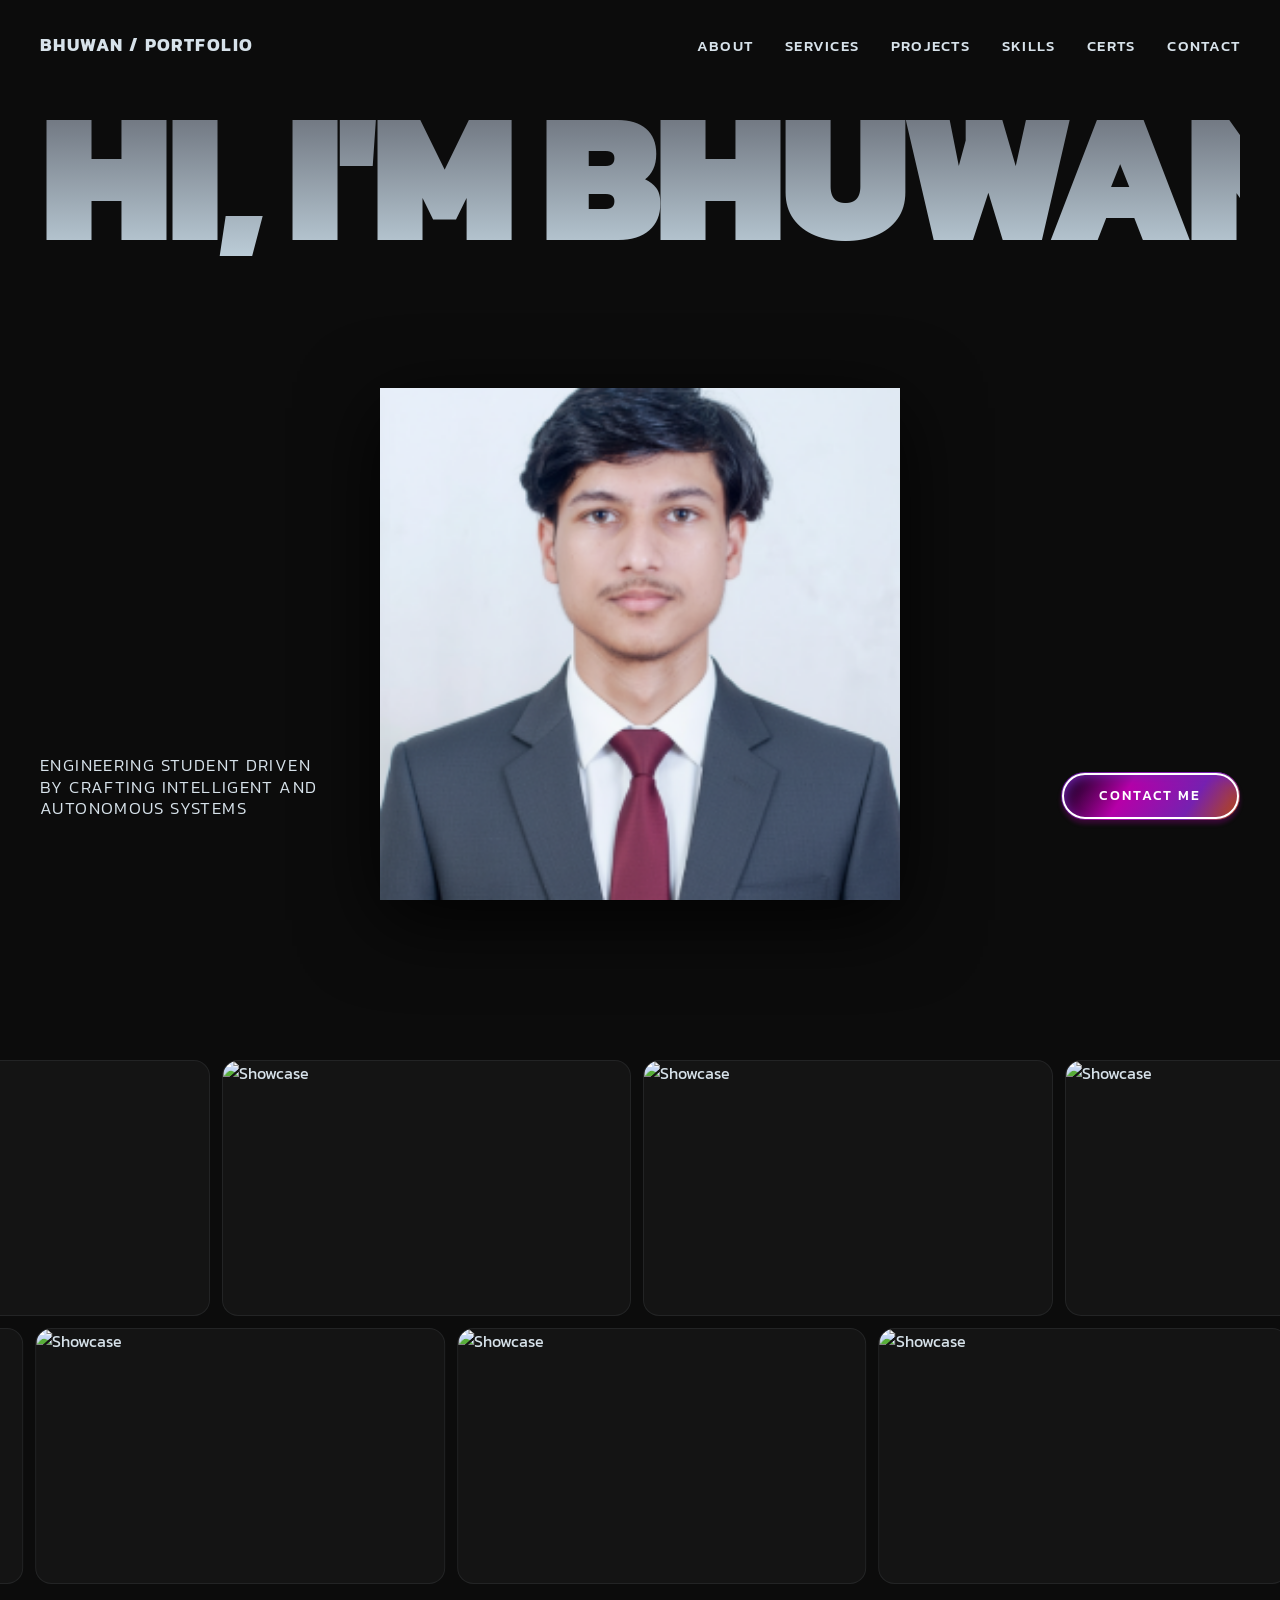
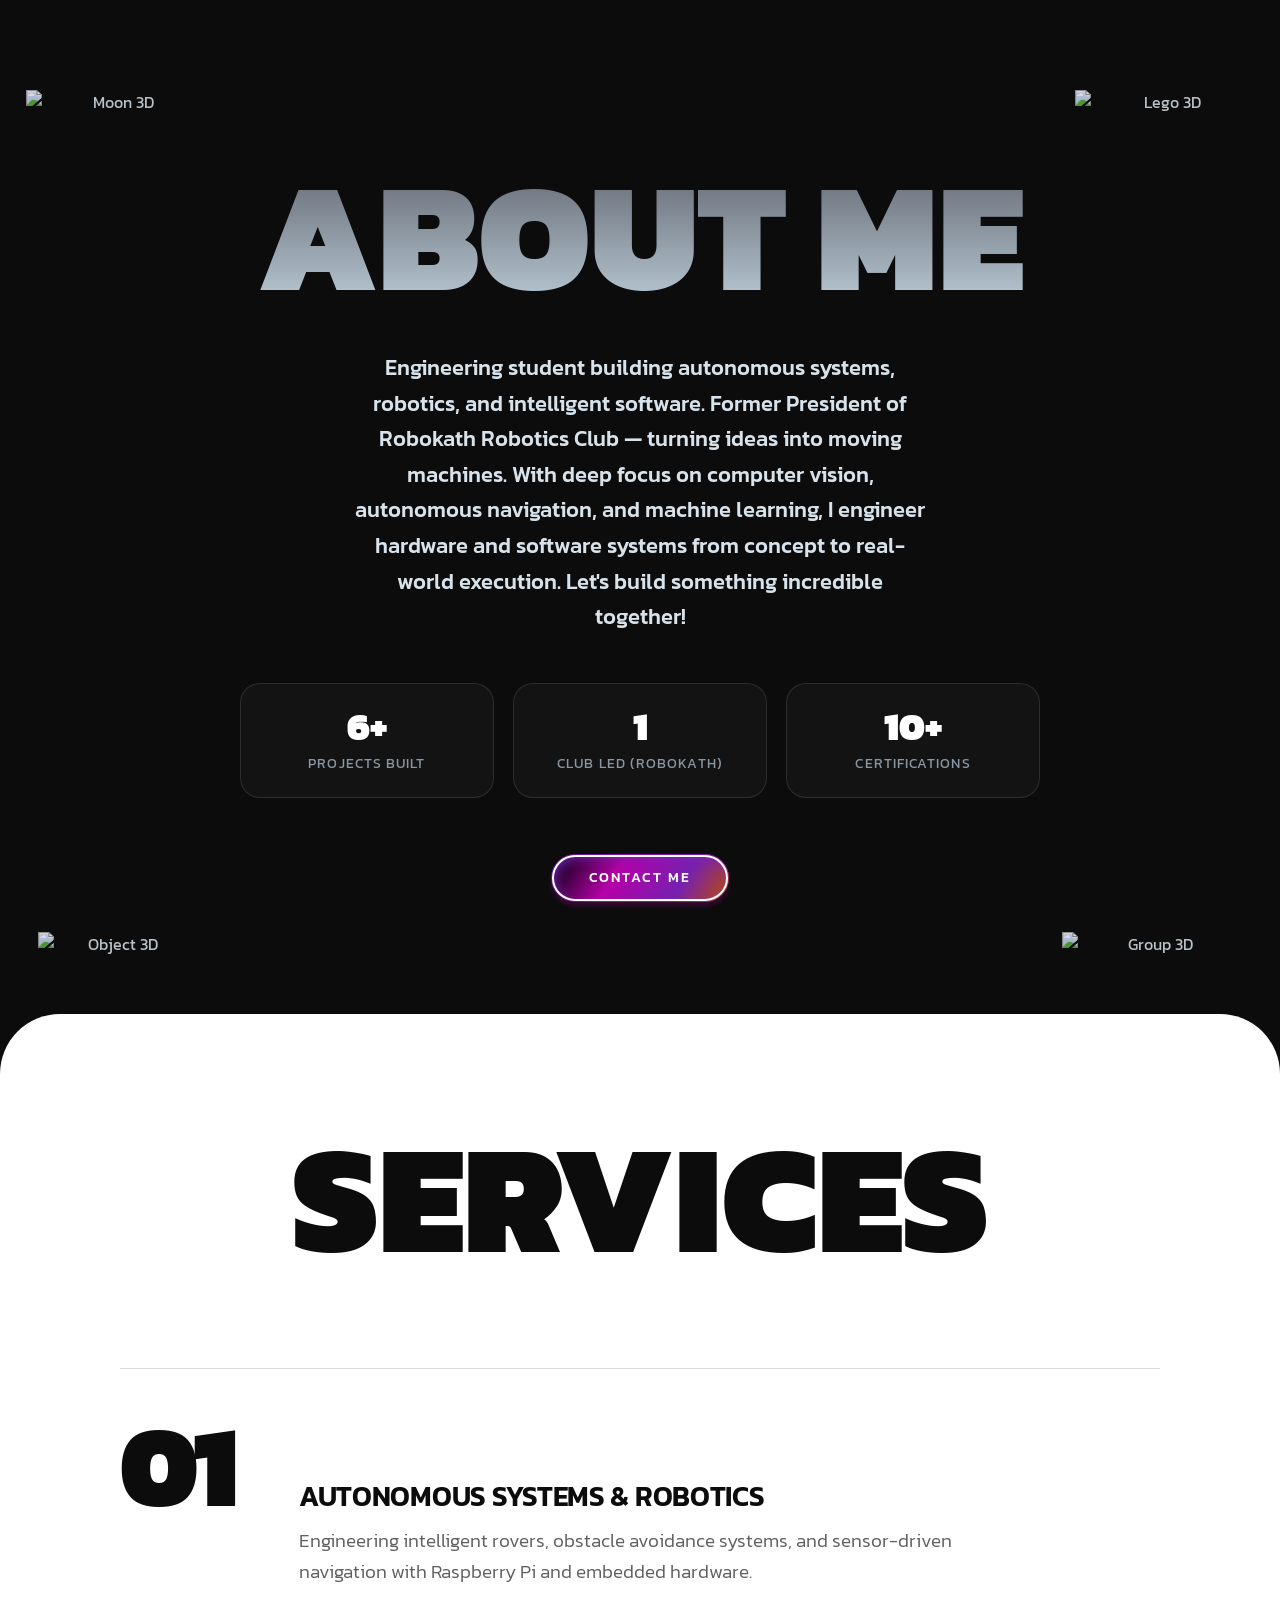
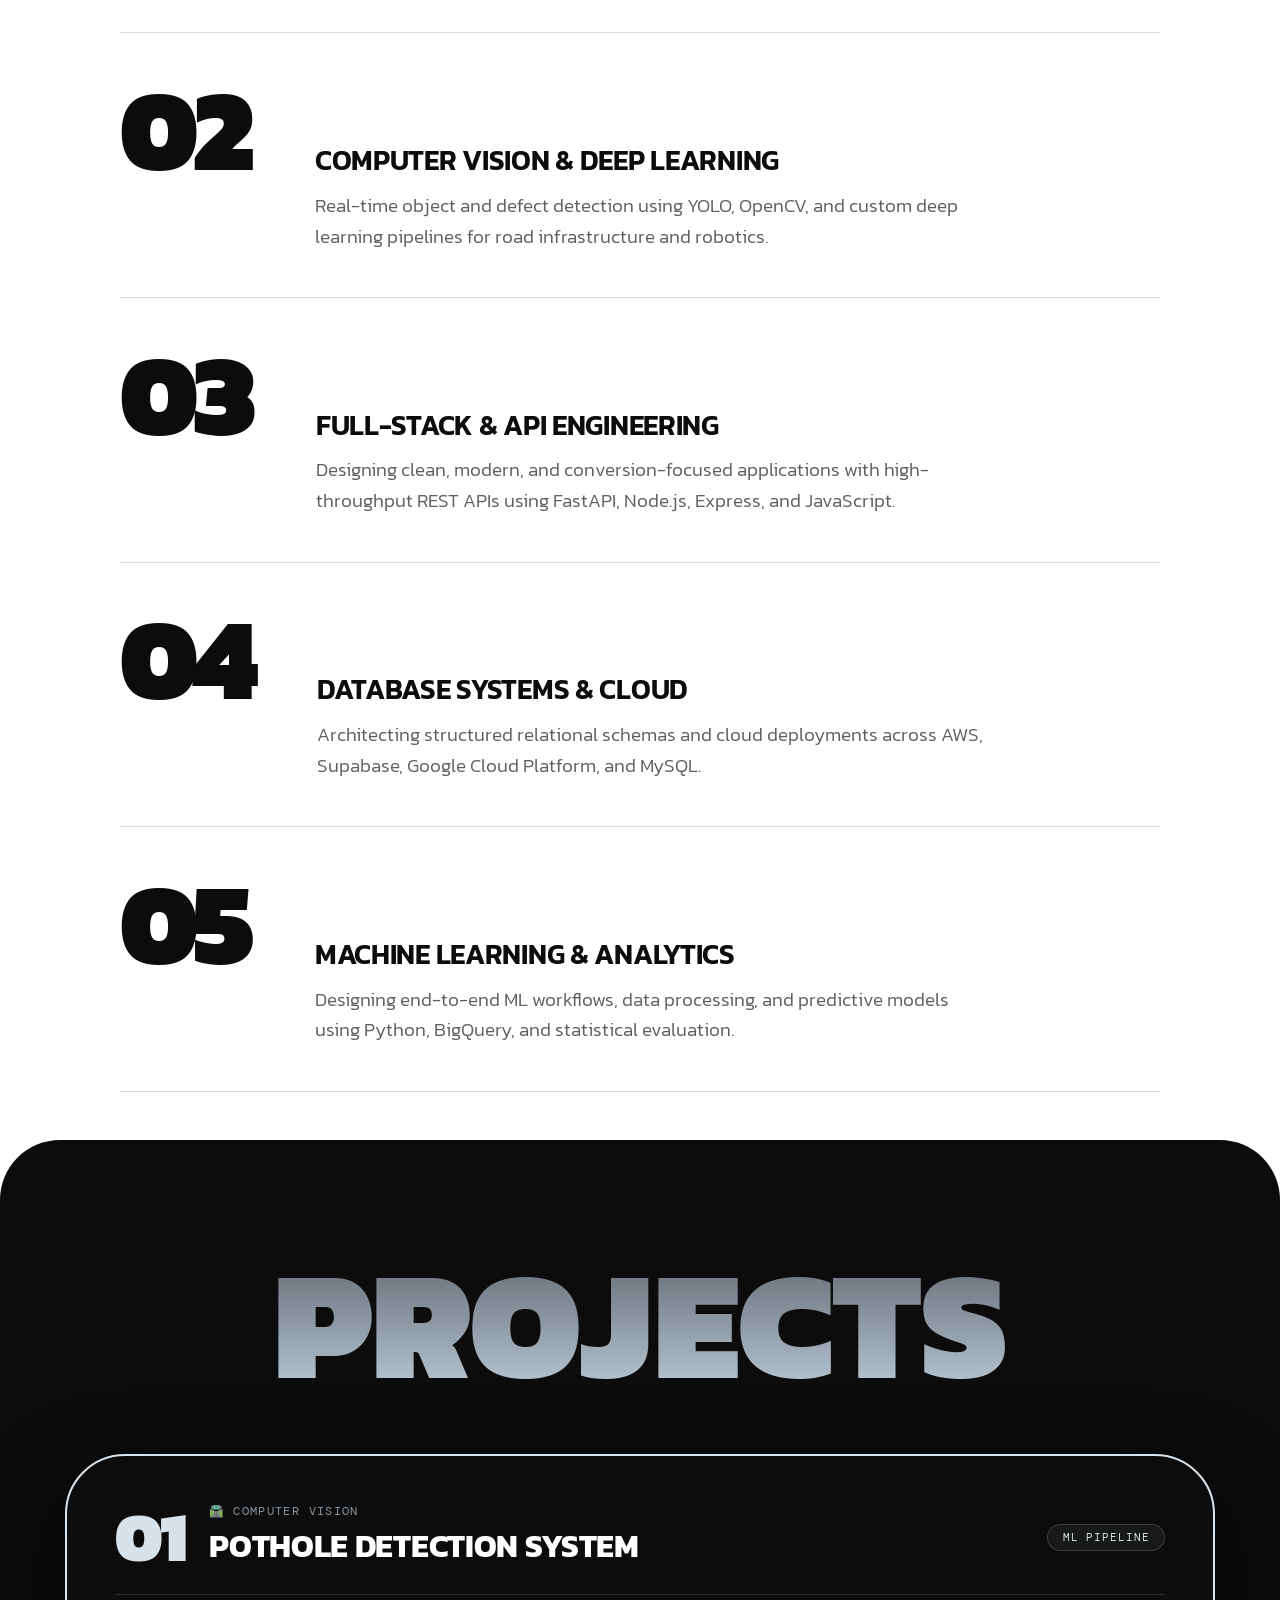
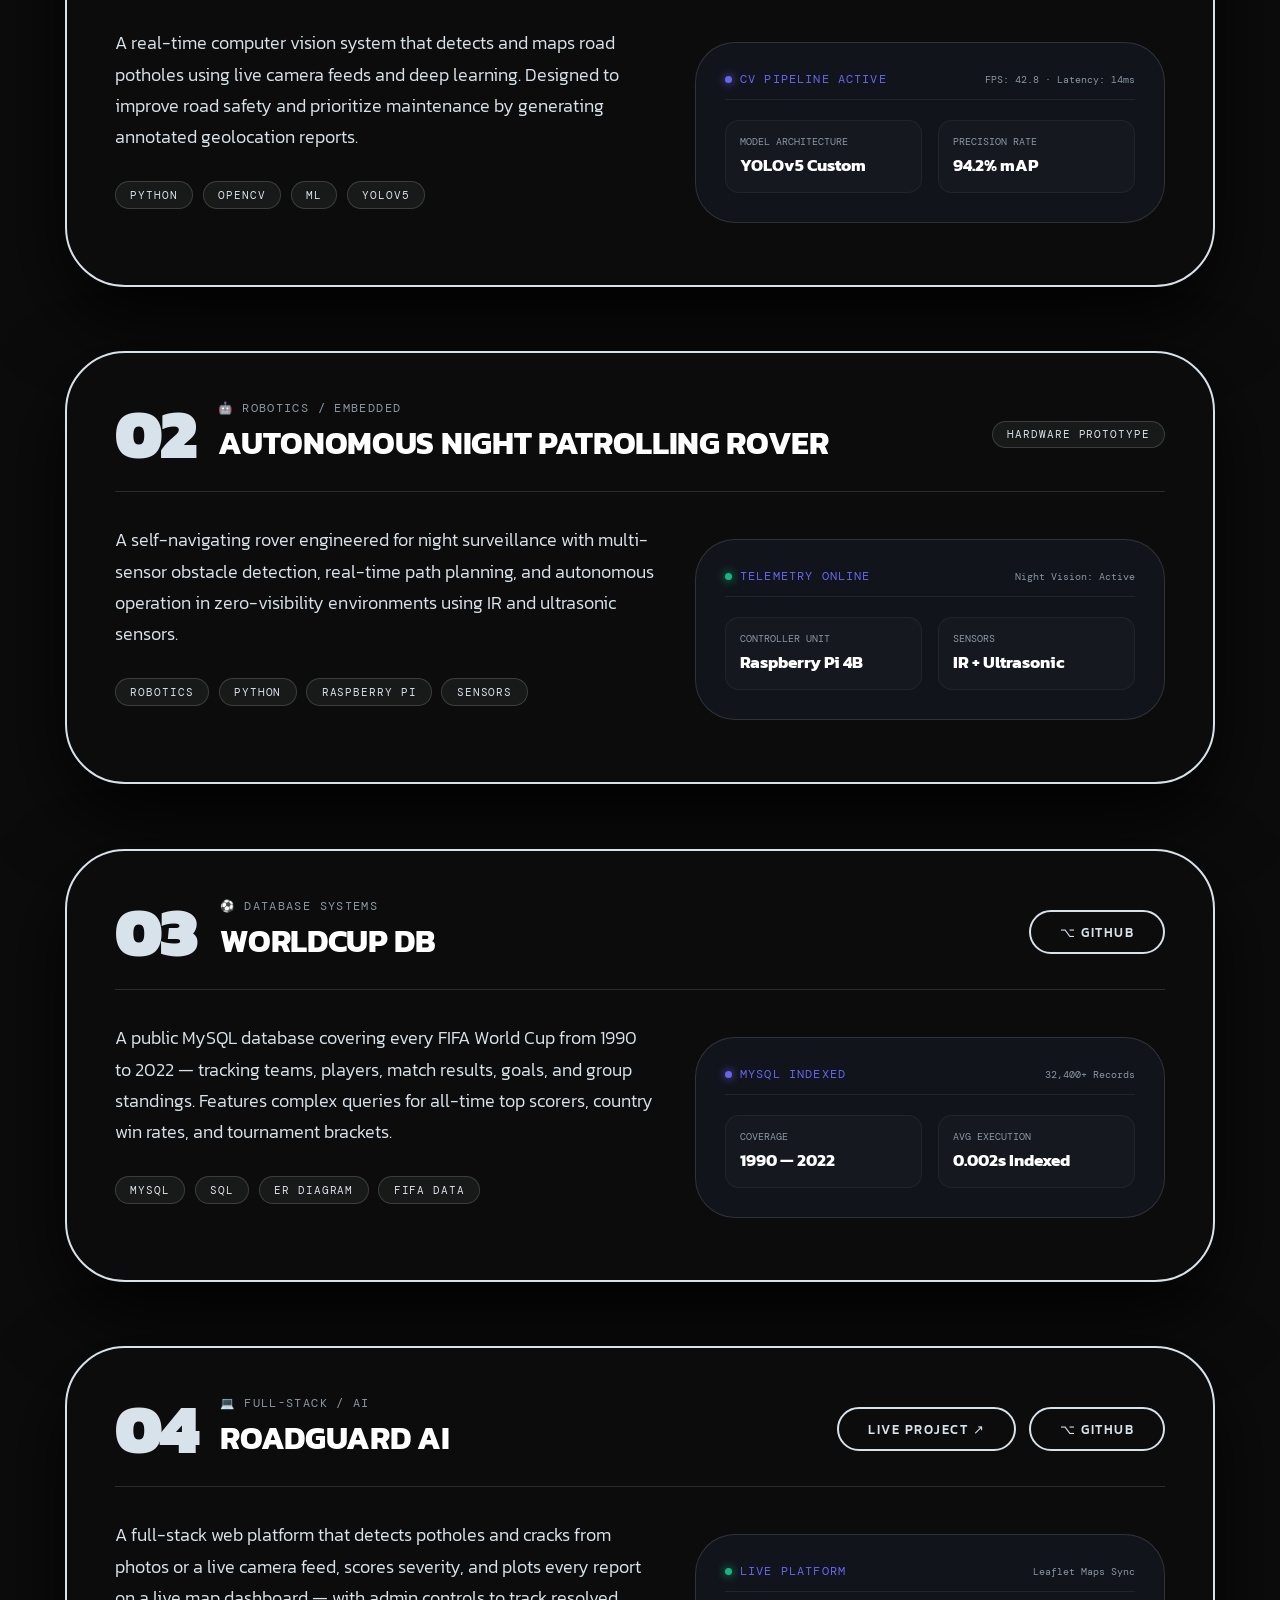
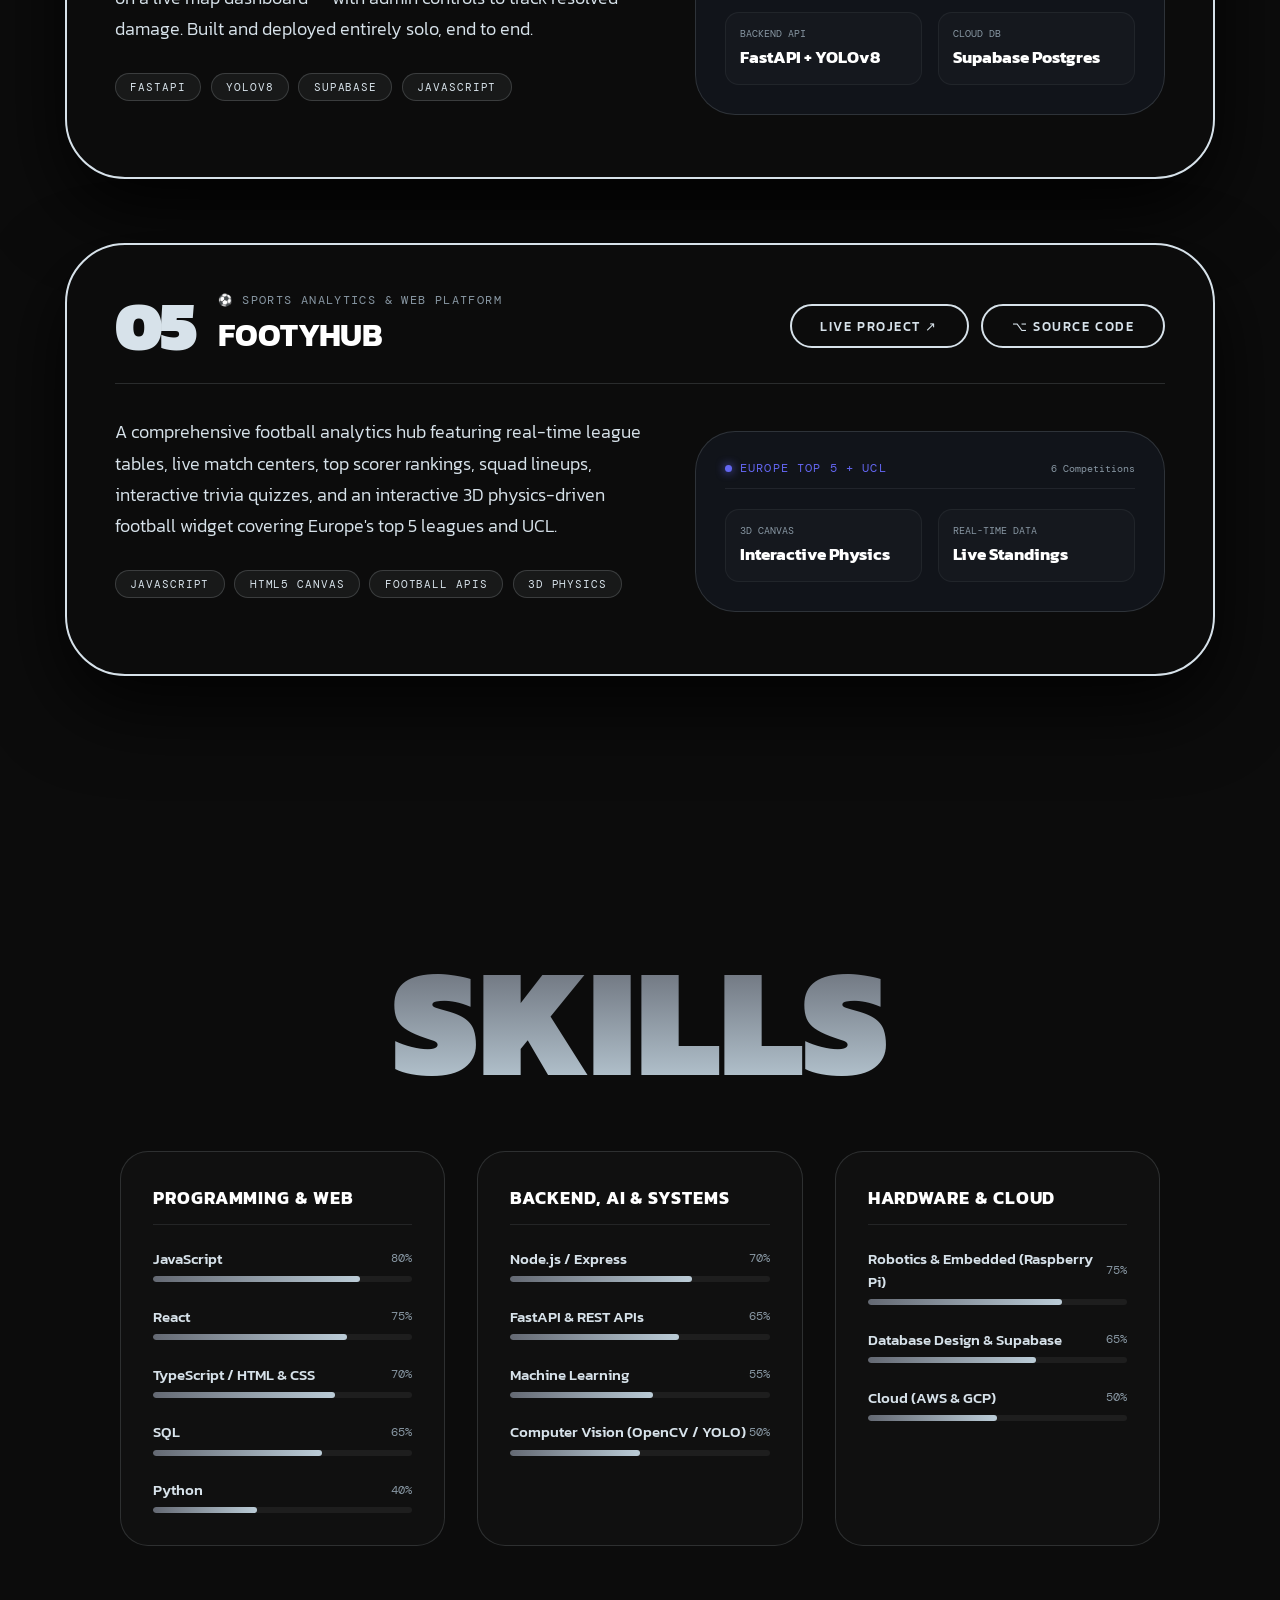
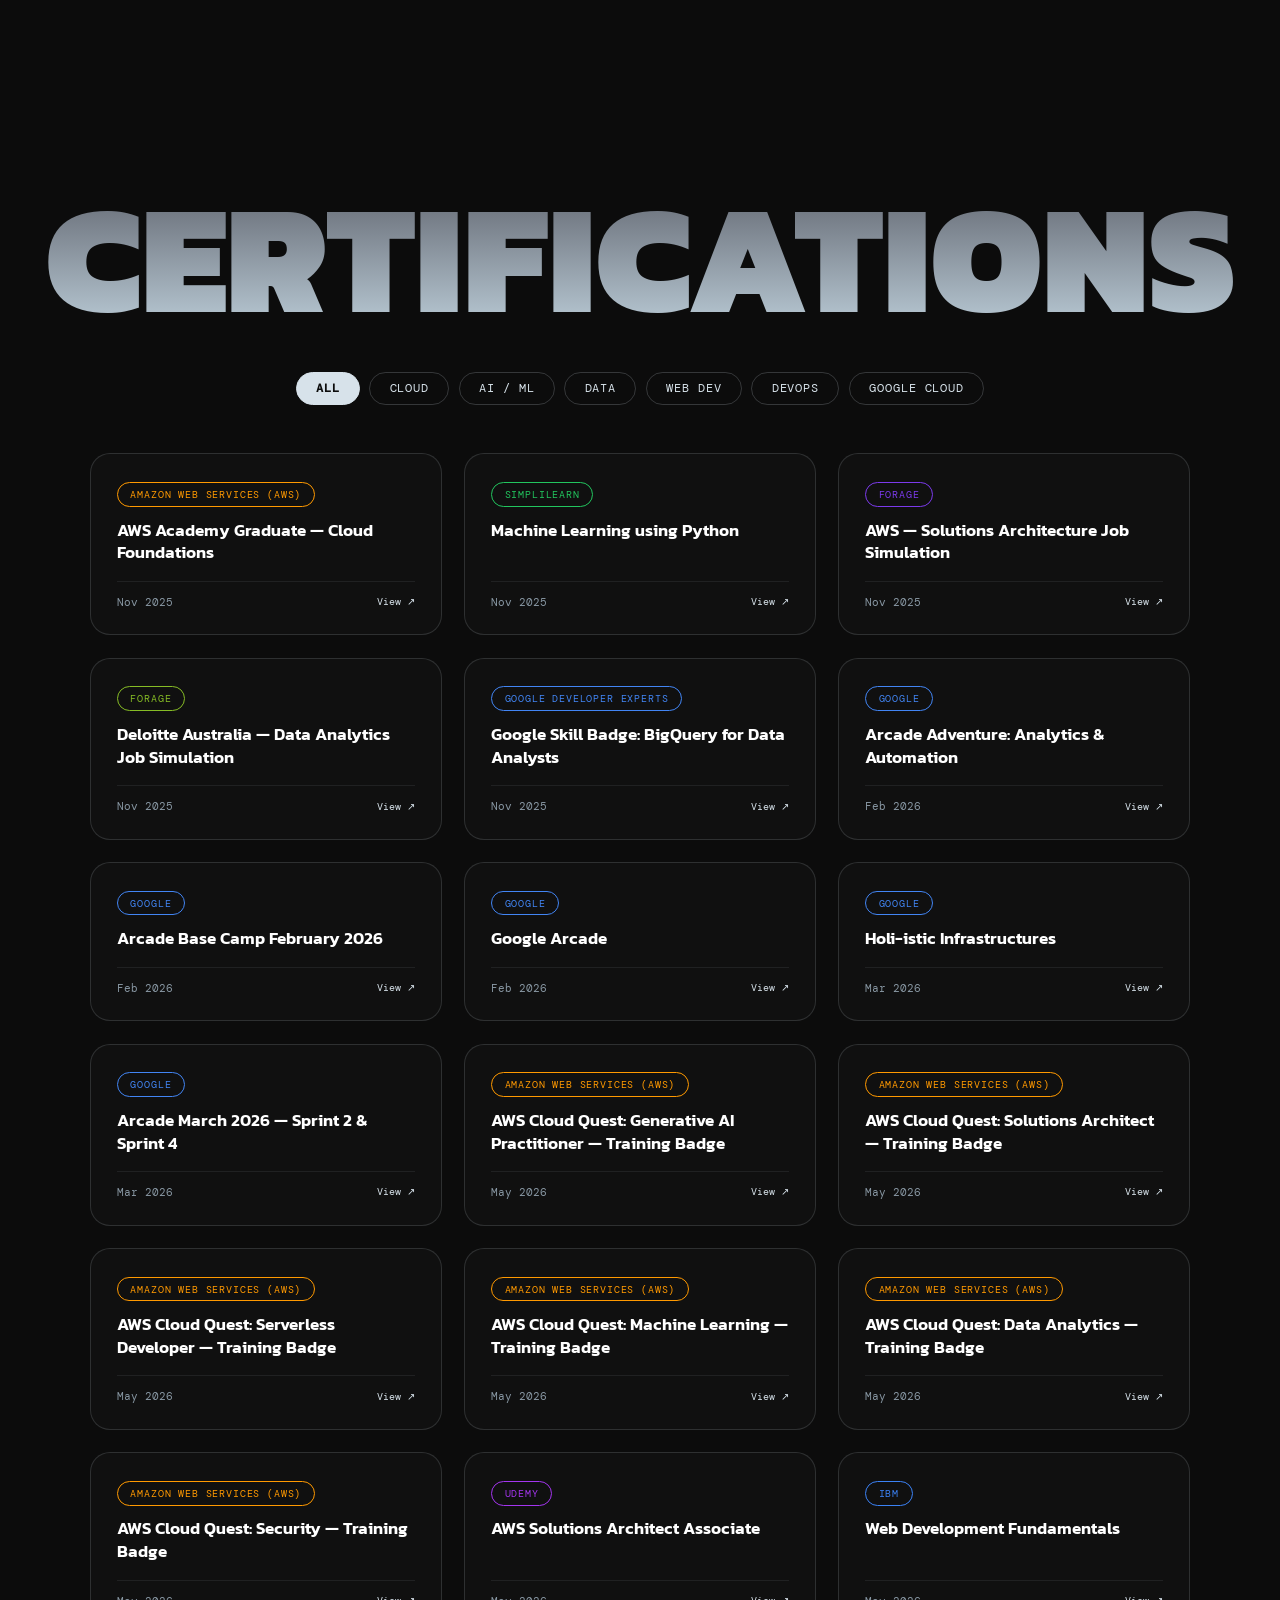
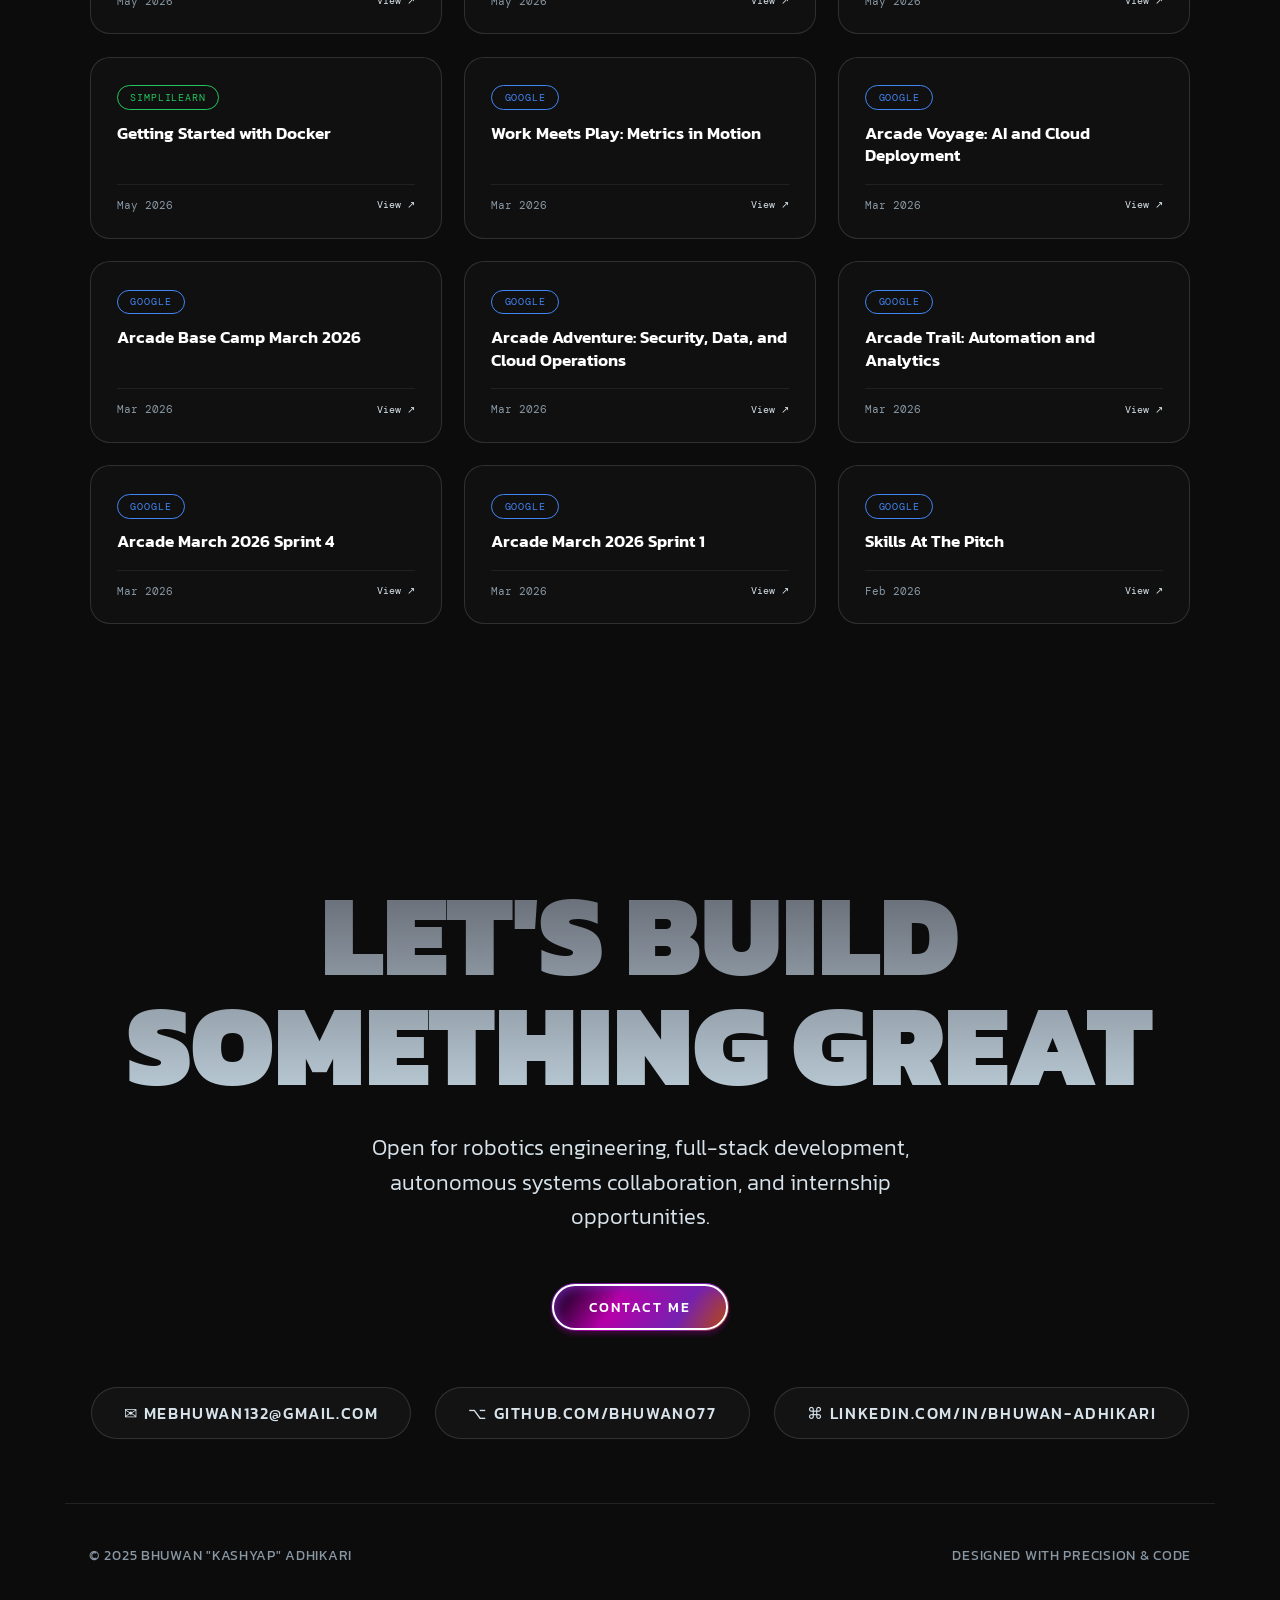
==== commit ca2de7e1: "Redesign portfolio to 3D Creator aesthetic with Kanit typography, #0C0C0C theme, scroll-driven marqu" ====
--- a/index.html
+++ b/index.html
@@ -9,1496 +9,1878 @@
   <meta http-equiv="X-Content-Type-Options" content="nosniff" />
   <meta name="referrer" content="strict-origin-when-cross-origin" />
   <meta property="og:title" content="Bhuwan Kashyap Adhikari — Portfolio" />
-  <meta property="og:description" content="Engineering student specializing in robotics, machine learning, and autonomous systems." />
+  <meta property="og:description" content="Engineering student building autonomous systems, robotics, and intelligent software." />
   <meta property="og:type" content="website" />
   <link rel="preconnect" href="https://fonts.googleapis.com" />
   <link rel="preconnect" href="https://fonts.gstatic.com" crossorigin />
   <link rel="preconnect" href="https://tnuguievqklrdtkkcwhg.supabase.co" />
-  <link href="https://fonts.googleapis.com/css2?family=Plus+Jakarta+Sans:wght@300;400;500;600;700;800&family=Bebas+Neue&family=DM+Mono:ital,wght@0,300;0,400;0,500;1,300&family=Inter:wght@300;400;500;600;700&display=swap" rel="stylesheet"/>
+  <link rel="preconnect" href="https://motionsites.ai" />
+  <link rel="preconnect" href="https://shrug-person-78902957.figma.site" />
+  <link href="https://fonts.googleapis.com/css2?family=Kanit:ital,wght@0,300;0,400;0,500;0,600;0,700;0,800;0,900;1,300;1,400;1,600&family=DM+Mono:ital,wght@0,300;0,400;0,500;1,400&display=swap" rel="stylesheet" />
+
   <style>
-    :root {
-      --bg: #07080c;
-      --bg2: #0d0f17;
-      --surface: rgba(14, 17, 26, 0.75);
-      --surface-solid: #0e111a;
-      --surface-card: rgba(18, 22, 34, 0.82);
-      --surface-card-hover: rgba(24, 29, 45, 0.95);
-      --glass: rgba(255, 255, 255, 0.03);
-      --glass-border: rgba(255, 255, 255, 0.08);
-      --glass-border-strong: rgba(255, 255, 255, 0.14);
-      --accent: #4f46e5;
-      --accent-bright: #6366f1;
-      --accent-glow: rgba(99, 102, 241, 0.28);
-      --electric-cyan: #06b6d4;
-      --emerald: #10b981;
-      --amber: #f59e0b;
-      --rose: #f43f5e;
-      --grad1: linear-gradient(135deg, #6366f1 0%, #06b6d4 100%);
-      --grad2: linear-gradient(135deg, #06b6d4 0%, #10b981 100%);
-      --grad3: linear-gradient(135deg, #818cf8 0%, #c084fc 100%);
-      --text: #f8fafc;
-      --text-secondary: #94a3b8;
-      --muted: #64748b;
-      --border: rgba(255, 255, 255, 0.08);
-      --border2: rgba(255, 255, 255, 0.04);
-      --radius-xl: 28px;
-      --radius: 18px;
-      --radius-sm: 10px;
-    }
-    *, *::before, *::after { box-sizing: border-box; margin: 0; padding: 0; }
-    html { scroll-behavior: smooth; font-size: 16px; }
-    body {
-      background: var(--bg); color: var(--text);
-      font-family: "Plus Jakarta Sans", "Inter", -apple-system, BlinkMacSystemFont, "Segoe UI", Roboto, sans-serif;
-      overflow-x: hidden;
+    /* ─── GLOBAL RESET & THEME (#0C0C0C) ─── */
+    *, *::before, *::after {
+      box-sizing: border-box;
+      margin: 0;
+      padding: 0;
+    }
+
+    html, body, #root, .main-wrapper {
+      background-color: #0C0C0C;
+      color: #D7E2EA;
+      font-family: 'Kanit', -apple-system, BlinkMacSystemFont, "Segoe UI", Roboto, sans-serif;
+      overflow-x: clip;
+      -webkit-font-smoothing: antialiased;
+      -moz-osx-font-smoothing: grayscale;
+      scroll-behavior: smooth;
+    }
+
+    /* Gradient Heading Class as specified */
+    .hero-heading {
+      background: linear-gradient(180deg, #646973 0%, #BBCCD7 100%);
+      -webkit-background-clip: text;
+      -webkit-text-fill-color: transparent;
+    }
+
+    .main-wrapper {
+      width: 100%;
+      position: relative;
+    }
+
+    a {
+      color: inherit;
+      text-decoration: none;
+    }
+
+    /* ─── REUSABLE BUTTON COMPONENTS ─── */
+    /* ContactButton: Rounded-full pill with gradient, inner shadow & white outline */
+    .contact-btn {
+      background: linear-gradient(123deg, #18011F 7%, #B600A8 37%, #7621B0 72%, #BE4C00 100%);
+      box-shadow: 0px 4px 4px rgba(181, 1, 167, 0.25), 4px 4px 12px #7721B1 inset;
+      outline: 2px solid white;
+      outline-offset: -3px;
+      color: #ffffff;
+      font-family: 'Kanit', sans-serif;
+      font-weight: 500;
+      text-transform: uppercase;
+      letter-spacing: 0.15em;
+      border-radius: 9999px;
+      padding: 0.85rem 2.4rem;
+      font-size: clamp(0.75rem, 1.1vw, 0.95rem);
+      display: inline-flex;
+      align-items: center;
+      justify-content: center;
+      text-decoration: none;
+      cursor: pointer;
+      border: none;
+      transition: transform 0.25s cubic-bezier(0.16, 1, 0.3, 1), filter 0.25s ease;
+      white-space: nowrap;
+    }
+    .contact-btn:hover {
+      transform: scale(1.04);
+      filter: brightness(1.15);
+    }
+
+    /* LiveProjectButton: Ghost pill button with #D7E2EA border */
+    .live-project-btn {
+      border: 2px solid #D7E2EA;
+      color: #D7E2EA;
+      background: transparent;
+      font-family: 'Kanit', sans-serif;
+      font-weight: 500;
+      text-transform: uppercase;
+      letter-spacing: 0.12em;
+      border-radius: 9999px;
+      padding: 0.65rem 1.8rem;
+      font-size: clamp(0.75rem, 1vw, 0.9rem);
+      display: inline-flex;
+      align-items: center;
+      gap: 0.5rem;
+      text-decoration: none;
+      cursor: pointer;
+      transition: background 0.2s ease, transform 0.2s ease, border-color 0.2s ease;
+      white-space: nowrap;
+    }
+    .live-project-btn:hover {
+      background: rgba(215, 226, 234, 0.12);
+      transform: translateY(-2px);
+      border-color: #ffffff;
+      color: #ffffff;
+    }
+
+    /* ─── NAVBAR ─── */
+    .navbar {
+      width: 100%;
+      display: flex;
+      justify-content: space-between;
+      align-items: center;
+      padding: 1.5rem 1.5rem;
+      position: absolute;
+      top: 0;
+      left: 0;
+      z-index: 50;
+    }
+    @media (min-width: 768px) {
+      .navbar {
+        padding: 2rem 2.5rem;
+      }
+    }
+    .nav-brand {
+      font-family: 'Kanit', sans-serif;
+      font-weight: 700;
+      font-size: 1.1rem;
+      letter-spacing: 0.08em;
+      text-transform: uppercase;
+      color: #D7E2EA;
+    }
+    .nav-links {
+      display: flex;
+      align-items: center;
+      gap: 2rem;
+      list-style: none;
+    }
+    .nav-links a {
+      color: #D7E2EA;
+      font-weight: 500;
+      text-transform: uppercase;
+      letter-spacing: 0.08em;
+      font-size: clamp(0.85rem, 1.2vw, 1.2rem);
+      transition: opacity 200ms ease;
+    }
+    .nav-links a:hover {
+      opacity: 0.7;
+    }
+
+    /* Mobile hamburger */
+    .nav-burger {
+      display: none;
+      flex-direction: column;
+      gap: 5px;
+      background: none;
+      border: none;
+      cursor: pointer;
+      padding: 4px;
+    }
+    .nav-burger span {
+      width: 24px;
+      height: 2px;
+      background: #D7E2EA;
+      border-radius: 2px;
+      transition: all 0.25s ease;
+    }
+    .mobile-menu {
+      position: fixed;
+      inset: 0;
+      background: #0C0C0C;
+      z-index: 999;
+      display: flex;
+      flex-direction: column;
+      align-items: center;
+      justify-content: center;
+      gap: 2rem;
+      opacity: 0;
+      pointer-events: none;
+      transition: opacity 0.3s ease;
+    }
+    .mobile-menu.open {
+      opacity: 1;
+      pointer-events: all;
+    }
+    .mobile-menu a {
+      font-family: 'Kanit', sans-serif;
+      font-size: 2.2rem;
+      font-weight: 700;
+      text-transform: uppercase;
+      color: #D7E2EA;
+    }
+    .mobile-menu-close {
+      position: absolute;
+      top: 1.8rem;
+      right: 1.8rem;
+      background: none;
+      border: none;
+      color: #D7E2EA;
+      font-size: 2rem;
+      cursor: pointer;
+    }
+
+    /* ─── 1. HERO SECTION ─── */
+    .hero-section {
+      min-height: 100vh;
+      width: 100%;
+      display: flex;
+      flex-direction: column;
+      justify-content: space-between;
+      position: relative;
+      overflow-x: clip;
+      padding: 6.5rem 1.5rem 2rem;
+    }
+    @media (min-width: 768px) {
+      .hero-section {
+        padding: 7rem 2.5rem 2.5rem;
+      }
+    }
+
+    .hero-heading-wrap {
+      width: 100%;
+      overflow: hidden;
+      margin-top: 1.5rem;
+      text-align: center;
+      position: relative;
+      z-index: 5;
+    }
+    @media (min-width: 640px) {
+      .hero-heading-wrap {
+        margin-top: 1rem;
+      }
+    }
+    @media (min-width: 768px) {
+      .hero-heading-wrap {
+        margin-top: -1.2rem;
+      }
+    }
+
+    .hero-title {
+      font-family: 'Kanit', sans-serif;
+      font-weight: 900;
+      text-transform: uppercase;
+      letter-spacing: -0.04em;
+      line-height: 0.88;
+      white-space: nowrap;
+      width: 100%;
+      font-size: clamp(3.2rem, 14.5vw, 17.5vw);
+      user-select: none;
+    }
+
+    /* Hero Portrait with Magnetic Wrapper */
+    .hero-portrait-wrap {
+      position: absolute;
+      left: 50%;
+      z-index: 10;
+      width: 280px;
+      pointer-events: auto;
+      top: 50%;
+      bottom: auto;
+      transform: translate(-50%, -50%);
+    }
+    @media (min-width: 640px) {
+      .hero-portrait-wrap {
+        width: 360px;
+        top: auto;
+        bottom: 0;
+        transform: translateX(-50%);
+      }
+    }
+    @media (min-width: 768px) {
+      .hero-portrait-wrap {
+        width: 440px;
+      }
+    }
+    @media (min-width: 1024px) {
+      .hero-portrait-wrap {
+        width: 520px;
+      }
+    }
+    .hero-portrait-magnet {
+      position: relative;
+      width: 100%;
+      display: flex;
+      justify-content: center;
+      transition: transform 0.3s ease-out;
+      will-change: transform;
+    }
+    .hero-portrait-img {
+      width: 100%;
+      max-height: clamp(340px, 64vh, 720px);
+      object-fit: contain;
+      filter: drop-shadow(0 20px 40px rgba(0,0,0,0.85));
+      pointer-events: none;
+      user-select: none;
+      display: block;
+    }
+
+    /* Bottom Bar */
+    .hero-bottom-bar {
+      display: flex;
+      justify-content: space-between;
+      align-items: flex-end;
+      width: 100%;
+      padding-bottom: 1.5rem;
+      position: relative;
+      z-index: 15;
+    }
+    @media (min-width: 640px) {
+      .hero-bottom-bar {
+        padding-bottom: 2rem;
+      }
+    }
+    @media (min-width: 768px) {
+      .hero-bottom-bar {
+        padding-bottom: 2.5rem;
+      }
+    }
+
+    .hero-bottom-left {
+      color: #D7E2EA;
+      font-family: 'Kanit', sans-serif;
+      font-weight: 300;
+      text-transform: uppercase;
+      letter-spacing: 0.08em;
+      line-height: 1.25;
+      font-size: clamp(0.75rem, 1.35vw, 1.25rem);
+      max-width: 160px;
+    }
+    @media (min-width: 640px) {
+      .hero-bottom-left {
+        max-width: 220px;
+      }
+    }
+    @media (min-width: 768px) {
+      .hero-bottom-left {
+        max-width: 280px;
+      }
+    }
+
+    /* ─── 2. MARQUEE SECTION (21 GIFs from motionsites.ai) ─── */
+    .marquee-section {
+      background-color: #0C0C0C;
+      padding-top: 6rem;
+      padding-bottom: 3.5rem;
+      width: 100%;
+      overflow: hidden;
+      position: relative;
+    }
+    @media (min-width: 640px) {
+      .marquee-section {
+        padding-top: 8rem;
+      }
+    }
+    @media (min-width: 768px) {
+      .marquee-section {
+        padding-top: 10rem;
+      }
+    }
+
+    .marquee-row {
+      display: flex;
+      gap: 0.75rem;
+      margin-bottom: 0.75rem;
+      will-change: transform;
+      user-select: none;
+      white-space: nowrap;
+    }
+    .marquee-tile {
+      flex-shrink: 0;
+      width: clamp(260px, 32vw, 420px);
+      height: clamp(170px, 20vw, 270px);
+      border-radius: 1rem;
+      overflow: hidden;
+      background: #141414;
+      border: 1px solid rgba(215, 226, 234, 0.08);
+    }
+    .marquee-tile img {
+      width: 100%;
+      height: 100%;
+      object-fit: cover;
+      display: block;
+      pointer-events: none;
+    }
+
+    /* ─── 3. ABOUT SECTION ─── */
+    .about-section {
+      min-height: 100vh;
+      background-color: #0C0C0C;
+      padding: 5rem 1.5rem;
+      display: flex;
+      flex-direction: column;
+      align-items: center;
+      justify-content: center;
+      position: relative;
+      overflow: hidden;
+      text-align: center;
+    }
+    @media (min-width: 640px) {
+      .about-section {
+        padding: 6rem 2rem;
+      }
+    }
+    @media (min-width: 768px) {
+      .about-section {
+        padding: 7rem 2.5rem;
+      }
+    }
+
+    /* 4 Decorative 3D icons in corners */
+    .corner-3d-icon {
+      position: absolute;
+      pointer-events: none;
+      user-select: none;
+      z-index: 2;
+      opacity: 0.85;
+      transition: transform 0.6s cubic-bezier(0.16, 1, 0.3, 1);
+    }
+    .corner-3d-icon.top-left {
+      top: 4%;
+      left: 2%;
+      width: clamp(90px, 14vw, 210px);
+      animation: floatCorner 7s ease-in-out infinite;
+    }
+    .corner-3d-icon.top-right {
+      top: 4%;
+      right: 2%;
+      width: clamp(90px, 14vw, 210px);
+      animation: floatCorner 8s ease-in-out infinite 1s;
+    }
+    .corner-3d-icon.bottom-left {
+      bottom: 6%;
+      left: 3%;
+      width: clamp(80px, 12vw, 180px);
+      animation: floatCorner 7.5s ease-in-out infinite 2s;
+    }
+    .corner-3d-icon.bottom-right {
+      bottom: 6%;
+      right: 3%;
+      width: clamp(90px, 14vw, 220px);
+      animation: floatCorner 8.5s ease-in-out infinite 1.5s;
+    }
+    @keyframes floatCorner {
+      0%, 100% { transform: translateY(0) rotate(0deg); }
+      50% { transform: translateY(-12px) rotate(3deg); }
+    }
+
+    .about-heading {
+      font-family: 'Kanit', sans-serif;
+      font-weight: 900;
+      text-transform: uppercase;
+      leading-none: 1;
+      tracking-tight: -0.03em;
+      font-size: clamp(3rem, 12vw, 160px);
+      margin-bottom: 2.5rem;
+      line-height: 0.95;
+      position: relative;
+      z-index: 5;
+    }
+
+    /* Animated paragraph (character-by-character scroll opacity) */
+    .about-animated-bio {
+      font-family: 'Kanit', sans-serif;
+      font-weight: 500;
+      color: #D7E2EA;
+      font-size: clamp(1rem, 2vw, 1.35rem);
+      line-height: 1.65;
+      max-width: 580px;
+      margin: 0 auto 3rem;
+      position: relative;
+      z-index: 5;
+      text-align: center;
+    }
+    .about-animated-bio span {
+      display: inline;
+      transition: opacity 0.15s ease;
+    }
+
+    /* Bento highlights */
+    .about-bento-grid {
+      display: grid;
+      grid-template-columns: repeat(3, 1fr);
+      gap: 1.2rem;
+      max-width: 800px;
+      width: 100%;
+      margin: 0 auto 3.5rem;
+      position: relative;
+      z-index: 5;
+    }
+    @media (max-width: 640px) {
+      .about-bento-grid {
+        grid-template-columns: 1fr;
+      }
+    }
+    .bento-card {
+      background: rgba(255, 255, 255, 0.03);
+      border: 1px solid rgba(215, 226, 234, 0.12);
+      border-radius: 20px;
+      padding: 1.5rem 1.2rem;
+      text-align: center;
+      transition: transform 0.25s ease, border-color 0.25s ease;
+    }
+    .bento-card:hover {
+      border-color: rgba(215, 226, 234, 0.35);
+      transform: translateY(-3px);
+    }
+    .bento-num {
+      font-family: 'Kanit', sans-serif;
+      font-weight: 900;
+      font-size: 2.4rem;
+      color: #ffffff;
+      line-height: 1;
+      margin-bottom: 0.4rem;
+    }
+    .bento-label {
+      font-family: 'Kanit', sans-serif;
+      font-size: 0.85rem;
+      text-transform: uppercase;
+      letter-spacing: 0.08em;
+      color: #8897A3;
+    }
+
+    /* ─── 4. SERVICES SECTION (#FFFFFF BACKGROUND) ─── */
+    .services-section {
+      background-color: #FFFFFF;
+      color: #0C0C0C;
+      border-top-left-radius: clamp(40px, 6vw, 60px);
+      border-top-right-radius: clamp(40px, 6vw, 60px);
+      padding: 5rem 1.5rem;
+      position: relative;
+      z-index: 5;
+      width: 100%;
+    }
+    @media (min-width: 640px) {
+      .services-section {
+        padding: 6rem 2rem;
+      }
+    }
+    @media (min-width: 768px) {
+      .services-section {
+        padding: 7rem 2.5rem;
+      }
+    }
+
+    .services-heading {
+      color: #0C0C0C;
+      font-family: 'Kanit', sans-serif;
+      font-weight: 900;
+      text-transform: uppercase;
+      text-align: center;
+      font-size: clamp(3rem, 12vw, 160px);
+      line-height: 0.95;
+      margin-bottom: 4rem;
+    }
+    @media (min-width: 768px) {
+      .services-heading {
+        margin-bottom: 6rem;
+      }
+    }
+
+    .services-list {
+      max-width: 1040px;
+      margin: 0 auto;
+      display: flex;
+      flex-direction: column;
+    }
+
+    .service-item {
+      display: grid;
+      grid-template-columns: auto 1fr;
+      align-items: baseline;
+      gap: 2rem;
+      padding: 2.2rem 0;
+      border-bottom: 1px solid rgba(12, 12, 12, 0.15);
+      transition: padding-left 0.25s ease;
+    }
+    .service-item:first-child {
+      border-top: 1px solid rgba(12, 12, 12, 0.15);
+    }
+    .service-item:hover {
+      padding-left: 1rem;
+    }
+    @media (min-width: 768px) {
+      .service-item {
+        gap: 4rem;
+        padding: 2.8rem 0;
+      }
+    }
+    @media (max-width: 640px) {
+      .service-item {
+        grid-template-columns: 1fr;
+        gap: 0.8rem;
+      }
+    }
+
+    .service-num {
+      font-family: 'Kanit', sans-serif;
+      font-weight: 900;
+      color: #0C0C0C;
+      font-size: clamp(3rem, 9vw, 140px);
+      line-height: 0.9;
+      letter-spacing: -0.04em;
+    }
+
+    .service-content {
+      display: flex;
+      flex-direction: column;
+      gap: 0.6rem;
+    }
+
+    .service-name {
+      font-family: 'Kanit', sans-serif;
+      font-weight: 600;
+      text-transform: uppercase;
+      font-size: clamp(1.2rem, 2.2vw, 2.1rem);
+      color: #0C0C0C;
       letter-spacing: -0.01em;
-      -webkit-font-smoothing: antialiased;
-    }
-
-    /* ─── ATMOSPHERIC BACKGROUND ─── */
-    .bg-gradient {
-      position: fixed; inset: 0; z-index: -2;
-      background: var(--bg);
-      overflow: hidden;
-      pointer-events: none;
-    }
-    .bg-gradient::before {
-      content: "";
-      position: absolute; width: 900px; height: 900px; top: -15%; left: 10%;
-      background: radial-gradient(circle, rgba(99, 102, 241, 0.12) 0%, rgba(99, 102, 241, 0) 70%);
-      filter: blur(80px);
-      animation: ambientPulse 12s ease-in-out infinite alternate;
-    }
-    .bg-gradient::after {
-      content: "";
-      position: absolute; width: 800px; height: 800px; bottom: 5%; right: 5%;
-      background: radial-gradient(circle, rgba(6, 182, 212, 0.09) 0%, rgba(6, 182, 212, 0) 70%);
-      filter: blur(90px);
-      animation: ambientPulse 15s ease-in-out infinite alternate-reverse;
-    }
-    @keyframes ambientPulse {
-      0% { transform: scale(1) translate(0, 0); opacity: 0.7; }
-      100% { transform: scale(1.15) translate(40px, 30px); opacity: 1; }
-    }
-
-    .mesh-grid {
-      position: fixed; inset: 0; z-index: -1; pointer-events: none; opacity: 0.025;
-      background-image:
-        linear-gradient(rgba(255,255,255,0.6) 1px, transparent 1px),
-        linear-gradient(90deg, rgba(255,255,255,0.6) 1px, transparent 1px);
-      background-size: 72px 72px;
-    }
-
-    /* Particle Canvas */
-    #particles { position: fixed; inset: 0; z-index: -1; pointer-events: none; }
-
-    /* ─── PAGE LOADER ─── */
-    .page-loader {
-      position: fixed; inset: 0; z-index: 99999;
-      background: var(--bg);
-      display: flex; align-items: center; justify-content: center;
-      transition: opacity .7s cubic-bezier(.16,1,.3,1), visibility .7s;
-    }
-    .page-loader.done { opacity: 0; visibility: hidden; pointer-events: none; }
-    .loader-inner { display: flex; flex-direction: column; align-items: center; gap: 1.2rem; }
-    .loader-text {
-      font-family: "DM Mono", monospace; font-size: .8rem;
-      background: var(--grad1); -webkit-background-clip: text; -webkit-text-fill-color: transparent;
-      letter-spacing: .25em; text-transform: uppercase; font-weight: 500;
-    }
-    .loader-bar { width: 200px; height: 2px; background: rgba(255,255,255,0.06); border-radius: 2px; overflow: hidden; }
-    .loader-bar-fill {
-      width: 0; height: 100%; border-radius: 2px;
-      background: var(--grad1);
-      animation: loaderFill 1.2s cubic-bezier(.16,1,.3,1) forwards;
-    }
-    @keyframes loaderFill { 0%{width:0} 100%{width:100%} }
-
-    /* ─── CUSTOM CURSOR ─── */
-    .c-dot {
-      width: 6px; height: 6px; background: #6366f1; border-radius: 50%;
-      position: fixed; pointer-events: none; z-index: 10001;
-      transform: translate(-50%, -50%);
-      transition: opacity .2s ease;
-    }
-    .c-ring {
-      width: 34px; height: 34px; border: 1.5px solid rgba(99, 102, 241, 0.45);
-      border-radius: 50%; position: fixed; pointer-events: none; z-index: 10000;
-      transform: translate(-50%, -50%);
-      transition: width .25s cubic-bezier(.16,1,.3,1), height .25s cubic-bezier(.16,1,.3,1), border-color .2s, background .2s;
-    }
-    .c-ring.hovering {
-      width: 52px; height: 52px; border-color: var(--electric-cyan);
-      background: rgba(6, 182, 212, 0.08);
-    }
-    @media (max-width: 768px) {
-      .c-dot, .c-ring { display: none !important; }
-    }
-
-    /* ─── NAVIGATION ─── */
-    nav {
-      position: fixed; top: 1.2rem; left: 50%; transform: translateX(-50%); z-index: 500;
-      display: flex; justify-content: space-between; align-items: center;
-      width: min(1280px, calc(100% - 3rem));
-      padding: .85rem 1.6rem;
-      border-radius: 50px;
-      backdrop-filter: blur(24px); -webkit-backdrop-filter: blur(24px);
-      background: rgba(12, 15, 24, 0.8);
-      border: 1px solid var(--glass-border);
-      box-shadow: 0 10px 30px rgba(0, 0, 0, 0.4), inset 0 1px 0 rgba(255,255,255,0.06);
-      transition: transform .35s ease, background .3s, top .3s;
-    }
-    nav.nav-hidden { transform: translate(-50%, -120%); }
-    nav.nav-scrolled {
-      background: rgba(10, 12, 20, 0.92);
-      border-color: rgba(255, 255, 255, 0.1);
-      box-shadow: 0 16px 40px rgba(0,0,0,0.6);
-    }
-    .nav-logo {
-      font-family: "DM Mono", monospace; font-size: .82rem;
-      color: #ffffff;
-      letter-spacing: .12em; text-transform: uppercase; font-weight: 600;
-      display: flex; align-items: center; gap: .65rem;
-      text-decoration: none;
-    }
-    .nav-logo::before {
-      content: ""; width: 8px; height: 8px; border-radius: 50%;
-      background: var(--electric-cyan);
-      box-shadow: 0 0 10px var(--electric-cyan);
-      display: inline-block;
-    }
-    .nav-links { display: flex; gap: 1.6rem; list-style: none; align-items: center; }
-    .nav-links a {
-      text-decoration: none; color: var(--text-secondary); font-size: .75rem;
-      letter-spacing: .08em; text-transform: uppercase; font-family: "DM Mono", monospace;
-      padding: .4rem .7rem; border-radius: 20px;
-      transition: color .2s ease, background .2s ease;
-      font-weight: 500;
-    }
-    .nav-links a:hover { color: #ffffff; background: rgba(255, 255, 255, 0.05); }
-    .nav-links a.active {
-      color: #ffffff; background: rgba(99, 102, 241, 0.2);
-      border: 1px solid rgba(99, 102, 241, 0.35);
-    }
-
-    /* Hamburger for Mobile */
-    .hamburger {
-      display: none; flex-direction: column; gap: 5px; cursor: pointer;
-      background: none; border: none; padding: 4px; z-index: 600;
-    }
-    .hamburger span {
-      width: 22px; height: 2px; background: var(--text); border-radius: 2px;
-      transition: all .3s;
-    }
-    .hamburger.open span:nth-child(1) { transform: rotate(45deg) translate(5px, 5px); }
-    .hamburger.open span:nth-child(2) { opacity: 0; }
-    .hamburger.open span:nth-child(3) { transform: rotate(-45deg) translate(5px, -5px); }
-
-    .mobile-nav {
-      position: fixed; inset: 0; z-index: 550;
-      background: rgba(7, 8, 12, 0.98); backdrop-filter: blur(28px);
-      display: flex; flex-direction: column; align-items: center; justify-content: center; gap: 2rem;
-      opacity: 0; pointer-events: none; transition: opacity .3s ease;
-    }
-    .mobile-nav.open { opacity: 1; pointer-events: all; }
-    .mobile-nav a {
-      font-family: "Plus Jakarta Sans", sans-serif; font-size: 2.2rem; font-weight: 700;
-      letter-spacing: -0.02em; color: var(--text); text-decoration: none; transition: color .2s ease;
-    }
-    .mobile-nav a:hover { color: var(--accent-bright); }
-
-    /* ─── HERO SECTION ─── */
-    #hero {
-      min-height: 100vh; display: flex; align-items: center;
-      padding: 9rem 3rem 5rem; position: relative; overflow: hidden;
-      max-width: 1360px; margin: 0 auto;
-    }
-
-    .hero-blob {
-      position: absolute; border-radius: 50%; filter: blur(100px); pointer-events: none;
-      opacity: 0.55;
-    }
-    .hero-blob-1 { width: 500px; height: 500px; background: rgba(99, 102, 241, 0.16); top: 5%; right: 0%; }
-    .hero-blob-2 { width: 420px; height: 420px; background: rgba(6, 182, 212, 0.12); bottom: 0%; left: -5%; }
-
-    .hero-inner {
-      position: relative; z-index: 2; display: flex; align-items: center; justify-content: space-between;
-      gap: 4.5rem; width: 100%;
-    }
-    .hero-content { flex: 1.2; max-width: 760px; }
-
-    .hero-eyebrow {
-      font-family: "DM Mono", monospace; font-size: 0.72rem;
-      color: var(--electric-cyan);
-      letter-spacing: 0.2em; text-transform: uppercase; margin-bottom: 1.2rem;
-      display: inline-flex; align-items: center; gap: 0.6rem;
-      padding: .4rem .9rem; border-radius: 50px;
-      background: rgba(6, 182, 212, 0.08); border: 1px solid rgba(6, 182, 212, 0.2);
-    }
-    .hero-eyebrow .radar-dot {
-      width: 7px; height: 7px; border-radius: 50%; background: var(--electric-cyan);
-      box-shadow: 0 0 10px var(--electric-cyan); animation: radarBlink 2s infinite;
-    }
-    @keyframes radarBlink {
-      0%, 100% { opacity: 1; transform: scale(1); }
-      50% { opacity: 0.4; transform: scale(0.85); }
-    }
-
-    .terminal-tag {
-      display: inline-flex; align-items: center; gap: .6rem;
-      font-family: "DM Mono", monospace; font-size: 0.76rem;
-      background: rgba(14, 18, 28, 0.9); border: 1px solid var(--glass-border);
-      color: var(--text-secondary); padding: .5rem 1.1rem; margin-bottom: 1.8rem;
-      border-radius: var(--radius-sm);
-      box-shadow: inset 0 1px 0 rgba(255,255,255,0.05);
-    }
-    .terminal-tag .prompt { color: var(--emerald); font-weight: 600; }
-    .terminal-cursor {
-      display: inline-block; width: 8px; height: 14px; background: var(--electric-cyan);
-      margin-left: 2px; animation: blink 1s infinite; vertical-align: middle; border-radius: 1px;
-    }
-    @keyframes blink { 0%,100%{opacity:1} 50%{opacity:0} }
-
-    /* Oversized Hero Typography */
-    .hero-name {
-      font-family: "Plus Jakarta Sans", sans-serif;
-      font-size: clamp(3.6rem, 8.5vw, 7.5rem);
-      font-weight: 800;
+    }
+
+    .service-desc {
+      font-family: 'Kanit', sans-serif;
+      font-weight: 300;
+      font-size: clamp(0.9rem, 1.5vw, 1.25rem);
+      line-height: 1.6;
+      color: #0C0C0C;
+      opacity: 0.65;
+      max-width: 680px;
+    }
+
+    /* ─── 5. PROJECTS SECTION (STICKY STACKING CARDS) ─── */
+    .projects-section {
+      background-color: #0C0C0C;
+      border-top-left-radius: clamp(40px, 6vw, 60px);
+      border-top-right-radius: clamp(40px, 6vw, 60px);
+      margin-top: -3rem;
+      padding: 5rem 1.5rem 6rem;
+      position: relative;
+      z-index: 10;
+      width: 100%;
+    }
+    @media (min-width: 640px) {
+      .projects-section {
+        margin-top: -3.5rem;
+        padding: 6rem 2rem 8rem;
+      }
+    }
+    @media (min-width: 768px) {
+      .projects-section {
+        margin-top: -4rem;
+        padding: 7rem 2.5rem 10rem;
+      }
+    }
+
+    .projects-heading {
+      font-family: 'Kanit', sans-serif;
+      font-weight: 900;
+      text-transform: uppercase;
+      text-align: center;
+      font-size: clamp(3rem, 12vw, 160px);
       line-height: 0.95;
-      letter-spacing: -0.04em;
-      margin-bottom: 1.6rem;
+      margin-bottom: 3.5rem;
+    }
+
+    .projects-container {
+      max-width: 1150px;
+      margin: 0 auto;
       display: flex;
       flex-direction: column;
-    }
-    .hero-name .solid {
-      color: #ffffff;
-      text-shadow: 0 4px 25px rgba(255,255,255,0.1);
-    }
-    .hero-name .gradient {
-      background: linear-gradient(135deg, #ffffff 40%, #94a3b8 100%);
-      -webkit-background-clip: text; -webkit-text-fill-color: transparent;
-    }
-    .hero-name .gradient2 {
-      background: var(--grad1);
-      -webkit-background-clip: text; -webkit-text-fill-color: transparent;
-      filter: drop-shadow(0 8px 30px rgba(99, 102, 241, 0.3));
-    }
-
-    .hero-subtitle {
-      font-size: 1.1rem; color: var(--text-secondary); max-width: 580px;
-      line-height: 1.75; font-weight: 400;
-    }
-    .hero-subtitle strong { color: #ffffff; font-weight: 600; }
-
-    .hero-badges {
-      display: flex; gap: .6rem; flex-wrap: wrap; margin-top: 2rem;
-    }
-    .badge {
-      font-family: "DM Mono", monospace; font-size: .68rem; letter-spacing: .06em;
-      text-transform: uppercase; padding: .42rem .95rem;
-      border: 1px solid var(--border); color: var(--muted);
-      border-radius: 50px; transition: all .25s ease;
-      background: rgba(255, 255, 255, 0.02);
-    }
-    .badge:hover { border-color: rgba(255,255,255,0.25); color: var(--text); background: rgba(255,255,255,0.05); }
-    .badge.highlight {
-      border-color: rgba(99, 102, 241, 0.4); color: #c7d2fe;
-      background: rgba(99, 102, 241, 0.12);
-    }
-
-    .hero-cta {
-      margin-top: 2.5rem; display: flex; gap: 1.1rem; flex-wrap: wrap; align-items: center;
-    }
-    .btn {
-      padding: .9rem 2.2rem; font-family: "DM Mono", monospace;
-      font-size: .78rem; letter-spacing: .08em; text-transform: uppercase;
-      text-decoration: none; cursor: pointer; border: none;
-      transition: transform .25s cubic-bezier(.16,1,.3,1), box-shadow .25s ease, background .25s ease;
-      position: relative; border-radius: 50px; font-weight: 600;
-      display: inline-flex; align-items: center; justify-content: center; gap: .5rem;
-    }
-    .btn-primary {
-      background: var(--accent-bright); color: #ffffff;
-      box-shadow: 0 4px 20px rgba(99, 102, 241, 0.4);
-    }
-    .btn-primary:hover {
-      background: #4f46e5;
-      transform: translateY(-2px);
-      box-shadow: 0 8px 30px rgba(99, 102, 241, 0.55);
-    }
-    .btn-ghost {
-      background: rgba(255, 255, 255, 0.04); color: #ffffff;
-      border: 1px solid var(--glass-border);
-    }
-    .btn-ghost:hover {
-      border-color: rgba(255, 255, 255, 0.25);
-      transform: translateY(-2px);
-      background: rgba(255, 255, 255, 0.08);
-    }
-
-    /* ─── HERO PHOTO FRAME ─── */
-    .hero-photo-wrap {
-      flex: 0.8; display: flex; align-items: center; justify-content: center;
-      position: relative; min-width: 290px;
-    }
-    .hero-photo-container {
-      position: relative; width: 320px; height: 320px;
-      display: flex; align-items: center; justify-content: center;
-    }
-    .hero-photo-frame {
-      position: relative; width: 280px; height: 280px; border-radius: 50%;
-      padding: 4px;
-      background: linear-gradient(135deg, rgba(99,102,241,0.7), rgba(6,182,212,0.5), rgba(255,255,255,0.1));
-      box-shadow: 0 20px 60px rgba(0, 0, 0, 0.8), 0 0 40px rgba(99,102,241,0.25);
-      z-index: 2;
-    }
-    .hero-photo-frame img {
-      width: 100%; height: 100%; border-radius: 50%; object-fit: cover;
-      object-position: center top; display: block;
-      background: #111420;
-      border: 4px solid var(--bg);
-      transition: transform .4s cubic-bezier(.16,1,.3,1);
-    }
-    .hero-photo-frame:hover img { transform: scale(1.03); }
-
-    .orbit { position: absolute; border-radius: 50%; pointer-events: none; z-index: 1; }
-    .orbit-1 { inset: 0px; border: 1px dashed rgba(255, 255, 255, 0.14); animation: spin 26s linear infinite; }
-    .orbit-1::before {
-      content: ""; position: absolute; top: -4px; left: 50%; width: 8px; height: 8px;
-      background: var(--electric-cyan); border-radius: 50%; transform: translateX(-50%);
-      box-shadow: 0 0 12px var(--electric-cyan);
-    }
-    .orbit-2 { inset: -24px; border: 1px solid rgba(99, 102, 241, 0.18); animation: spin 44s linear infinite reverse; }
-    .orbit-2::before {
-      content: ""; position: absolute; bottom: -3px; right: 20%; width: 7px; height: 7px;
-      background: var(--emerald); border-radius: 50%; box-shadow: 0 0 10px var(--emerald);
-    }
-    @keyframes spin { from{transform:rotate(0)} to{transform:rotate(360deg)} }
-
-    .hero-scroll-hint {
-      position: absolute; bottom: 2rem; left: 50%; transform: translateX(-50%);
-      font-family: "DM Mono", monospace; font-size: .65rem; color: var(--muted);
-      letter-spacing: .2em; text-transform: uppercase;
-      display: flex; flex-direction: column; align-items: center; gap: .7rem;
-    }
-    .scroll-line {
-      width: 1px; height: 35px; background: rgba(255,255,255,0.08);
-      position: relative; overflow: hidden;
-    }
-    .scroll-line::after {
-      content: ""; position: absolute; top: -100%; left: 0;
-      width: 1px; height: 100%;
-      background: var(--grad1);
-      animation: scrollDrop 2.2s ease-in-out infinite;
-    }
-    @keyframes scrollDrop { 0%{top:-100%} 100%{top:200%} }
-
-    /* ─── SECTION GLOBAL ARCHITECTURE ─── */
-    section {
-      padding: 7rem 3rem; position: relative;
-      max-width: 1360px; margin: 0 auto;
-    }
-    .section-divider {
-      width: 100%; max-width: 1360px; margin: 0 auto;
-      height: 1px;
-      background: linear-gradient(90deg, transparent, var(--glass-border), rgba(99,102,241,0.25), var(--glass-border), transparent);
-    }
-
-    .section-eyebrow {
-      font-family: "DM Mono", monospace; font-size: .72rem;
-      color: var(--electric-cyan);
-      letter-spacing: .22em; text-transform: uppercase;
-      display: flex; align-items: center; gap: 1rem; margin-bottom: 3.5rem;
-      font-weight: 600;
-    }
-    .section-eyebrow .num {
-      color: var(--accent-bright);
-    }
-    .section-eyebrow::after {
-      content: ""; width: 50px; height: 1.5px; background: var(--grad1); border-radius: 2px;
-    }
-
-    /* ─── ABOUT ME (BENTO LUXURY GRID) ─── */
-    .about-layout { display: grid; grid-template-columns: 1fr 1fr; gap: 4.5rem; align-items: start; }
-    .about-heading {
-      font-family: "Plus Jakarta Sans", sans-serif;
-      font-size: clamp(2.6rem, 5vw, 4.4rem);
-      font-weight: 800;
-      line-height: 1.04; letter-spacing: -0.03em; margin-bottom: 1.8rem;
-    }
-    .about-heading .c1 { color: #ffffff; }
-    .about-heading .c2 { background: var(--grad1); -webkit-background-clip: text; -webkit-text-fill-color: transparent; }
-    .about-heading .c3 { background: var(--grad2); -webkit-background-clip: text; -webkit-text-fill-color: transparent; }
-
-    .about-bio {
-      color: var(--text-secondary); line-height: 1.85; font-size: 1.02rem; font-weight: 400;
-      border-left: 2px solid var(--accent-bright);
-      padding-left: 1.6rem;
-    }
-
-    .stats-grid { display: grid; grid-template-columns: repeat(3, 1fr); gap: 1.2rem; margin-top: 3rem; }
-    .stat-box {
-      background: var(--surface-card);
-      border: 1px solid var(--glass-border); border-radius: var(--radius);
-      padding: 1.8rem 1.4rem; text-align: center;
-      transition: transform .25s ease, border-color .25s ease, box-shadow .25s ease;
-      box-shadow: 0 10px 30px rgba(0,0,0,0.3);
-    }
-    .stat-box:hover {
-      transform: translateY(-3px);
-      box-shadow: 0 16px 40px rgba(0,0,0,0.5);
-      border-color: rgba(99,102,241,0.4);
-    }
-    .stat-num {
-      font-family: "Plus Jakarta Sans", sans-serif; font-size: 3rem; font-weight: 800; line-height: 1;
-      color: #ffffff; letter-spacing: -0.03em;
-    }
-    .stat-lbl {
-      font-family: "DM Mono", monospace; font-size: .65rem; color: var(--muted);
-      letter-spacing: .12em; text-transform: uppercase; margin-top: .6rem;
-    }
-
-    .about-cards { display: flex; flex-direction: column; gap: 1rem; }
-    .about-card {
-      background: var(--surface-card);
-      border: 1px solid var(--glass-border); border-radius: var(--radius);
-      padding: 1.5rem 1.8rem;
-      display: flex; align-items: flex-start; gap: 1.3rem;
-      transition: transform .25s cubic-bezier(.16,1,.3,1), border-color .25s ease, background .25s ease;
-      box-shadow: 0 8px 24px rgba(0,0,0,0.25);
-    }
-    .about-card:hover {
-      transform: translateX(6px);
-      border-color: rgba(99,102,241,0.35);
-      background: var(--surface-card-hover);
-    }
-    .about-card-icon {
-      font-size: 1.3rem; flex-shrink: 0; width: 42px; height: 42px;
-      background: rgba(255, 255, 255, 0.04); border-radius: var(--radius-sm);
-      border: 1px solid var(--border);
-      display: flex; align-items: center; justify-content: center;
-    }
-    .about-card-label {
-      font-family: "DM Mono", monospace; font-size: .65rem; color: var(--muted);
-      letter-spacing: .12em; text-transform: uppercase; margin-bottom: .25rem;
-    }
-    .about-card-value { font-size: .96rem; font-weight: 500; color: #ffffff; line-height: 1.45; }
-
-    /* ─── PROJECTS: STICKY STACKING PRESENTATION ─── */
-    .projects-stack {
-      display: flex; flex-direction: column; gap: 3.5rem; position: relative;
+      gap: 4rem;
+      position: relative;
     }
 
     .project-card {
       position: sticky;
       top: calc(85px + var(--card-index) * 26px);
-      background: rgba(14, 18, 28, 0.94);
-      backdrop-filter: blur(28px); -webkit-backdrop-filter: blur(28px);
-      border: 1px solid var(--glass-border-strong);
-      border-radius: var(--radius-xl);
-      padding: 3rem 3.2rem;
-      box-shadow: 
-        0 -12px 35px rgba(0,0,0,0.45),
-        0 30px 80px rgba(0,0,0,0.7),
-        inset 0 1px 0 rgba(255,255,255,0.08);
-      transition: transform .35s cubic-bezier(.16,1,.3,1), border-color .3s ease, box-shadow .3s ease, filter .3s ease;
+      background-color: #0C0C0C;
+      border: 2px solid #D7E2EA;
+      border-radius: clamp(30px, 5vw, 60px);
+      padding: 1.8rem;
+      box-shadow: 0 30px 80px rgba(0,0,0,0.85);
+      transition: transform 0.35s cubic-bezier(0.16, 1, 0.3, 1), filter 0.3s ease;
+      will-change: transform;
+    }
+    @media (min-width: 640px) {
+      .project-card {
+        padding: 2.2rem;
+      }
+    }
+    @media (min-width: 768px) {
+      .project-card {
+        padding: 3rem;
+      }
+    }
+
+    /* Top Row */
+    .project-top-row {
+      display: flex;
+      justify-content: space-between;
+      align-items: center;
+      border-bottom: 1px solid rgba(215, 226, 234, 0.15);
+      padding-bottom: 1.5rem;
+      margin-bottom: 2rem;
+      flex-wrap: wrap;
+      gap: 1.2rem;
+    }
+
+    .project-header-left {
+      display: flex;
+      align-items: center;
+      gap: 1.5rem;
+      flex-wrap: wrap;
+    }
+
+    .project-num {
+      font-family: 'Kanit', sans-serif;
+      font-weight: 900;
+      font-size: clamp(2.5rem, 5.5vw, 4.5rem);
+      line-height: 0.9;
+      color: #D7E2EA;
+      letter-spacing: -0.04em;
+    }
+
+    .project-title-box {
+      display: flex;
+      flex-direction: column;
+      gap: 0.2rem;
+    }
+
+    .project-category-tag {
+      font-family: 'DM Mono', monospace;
+      font-size: 0.72rem;
+      text-transform: uppercase;
+      letter-spacing: 0.12em;
+      color: #8897A3;
+    }
+
+    .project-title {
+      font-family: 'Kanit', sans-serif;
+      font-weight: 700;
+      font-size: clamp(1.4rem, 2.5vw, 2.2rem);
+      color: #ffffff;
+      text-transform: uppercase;
+      letter-spacing: -0.01em;
+    }
+
+    .project-actions {
+      display: flex;
+      align-items: center;
+      gap: 0.8rem;
+      flex-wrap: wrap;
+    }
+
+    /* Bottom Row (2-col grid) */
+    .project-content-grid {
+      display: grid;
+      grid-template-columns: 1.15fr 1fr;
+      gap: 2.5rem;
+      align-items: center;
+    }
+    @media (max-width: 860px) {
+      .project-content-grid {
+        grid-template-columns: 1fr;
+      }
+    }
+
+    .project-desc-text {
+      font-family: 'Kanit', sans-serif;
+      font-weight: 300;
+      font-size: clamp(0.95rem, 1.4vw, 1.15rem);
+      line-height: 1.75;
+      color: #D7E2EA;
+      margin-bottom: 1.8rem;
+    }
+
+    .project-tags-list {
+      display: flex;
+      flex-wrap: wrap;
+      gap: 0.6rem;
+      margin-bottom: 1.8rem;
+    }
+
+    .project-tag-pill {
+      font-family: 'DM Mono', monospace;
+      font-size: 0.7rem;
+      text-transform: uppercase;
+      letter-spacing: 0.08em;
+      color: #D7E2EA;
+      background: rgba(215, 226, 234, 0.06);
+      border: 1px solid rgba(215, 226, 234, 0.18);
+      padding: 0.35rem 0.9rem;
+      border-radius: 9999px;
+    }
+
+    /* Right visual box / HUD */
+    .project-visual-preview {
+      background: #11141a;
+      border: 1px solid rgba(215, 226, 234, 0.15);
+      border-radius: clamp(24px, 4vw, 40px);
+      padding: 1.8rem;
+      display: flex;
+      flex-direction: column;
+      gap: 1.2rem;
       overflow: hidden;
-      margin-bottom: 2rem;
-    }
-    .project-card:hover {
-      border-color: rgba(99, 102, 241, 0.5);
-      box-shadow: 0 -15px 40px rgba(0,0,0,0.5), 0 35px 90px rgba(0,0,0,0.8), 0 0 30px rgba(99,102,241,0.15);
-    }
-
-    .project-card-inner {
-      display: grid; grid-template-columns: 1.25fr 1fr; gap: 3rem; align-items: center;
-    }
-
-    .project-meta-row {
-      display: flex; align-items: center; justify-content: space-between; margin-bottom: 1.2rem;
-    }
-    .project-num {
-      font-family: "DM Mono", monospace; font-size: .72rem; color: var(--accent-bright);
-      letter-spacing: .15em; font-weight: 600;
-    }
-    .project-category {
-      display: inline-flex; align-items: center; gap: .4rem;
-      font-family: "DM Mono", monospace; font-size: .65rem;
-      letter-spacing: .08em; text-transform: uppercase;
-      padding: .35rem .85rem; border-radius: 50px;
-      background: rgba(99, 102, 241, 0.12); border: 1px solid rgba(99, 102, 241, 0.28);
-      color: #c7d2fe;
-    }
-    .project-category.cat-b { background: rgba(6, 182, 212, 0.1); border-color: rgba(6, 182, 212, 0.25); color: #a5f3fc; }
-    .project-category.cat-c { background: rgba(16, 185, 129, 0.1); border-color: rgba(16, 185, 129, 0.25); color: #a7f3d0; }
-
-    .project-title {
-      font-family: "Plus Jakarta Sans", sans-serif; font-size: clamp(1.8rem, 3.2vw, 2.5rem);
-      font-weight: 700; letter-spacing: -0.03em; line-height: 1.15; margin-bottom: 1rem; color: #ffffff;
-    }
-    .project-desc {
-      color: var(--text-secondary); font-size: .95rem; line-height: 1.8; margin-bottom: 1.6rem;
-      font-weight: 400;
-    }
-
-    .project-tags { display: flex; flex-wrap: wrap; gap: .5rem; margin-bottom: 1.8rem; }
-    .tag {
-      font-family: "DM Mono", monospace; font-size: .65rem; color: var(--muted);
-      border: 1px solid var(--glass-border); padding: .3rem .75rem; border-radius: 50px;
-      letter-spacing: .06em; text-transform: uppercase;
-      background: rgba(255, 255, 255, 0.02); transition: all .2s;
-    }
-    .project-card:hover .tag { border-color: rgba(255,255,255,0.18); color: var(--text); }
-
-    .project-links { display: flex; gap: .8rem; flex-wrap: wrap; }
-    .proj-link {
-      font-family: "DM Mono", monospace; font-size: .72rem; letter-spacing: .06em;
-      text-transform: uppercase; padding: .55rem 1.2rem; border-radius: 50px;
-      text-decoration: none; border: 1px solid var(--border);
-      color: var(--text-secondary); transition: all .25s ease;
-      background: rgba(255, 255, 255, 0.03); font-weight: 500;
-      display: inline-flex; align-items: center; gap: .4rem;
-    }
-    .proj-link:hover, .proj-link.primary {
-      color: #ffffff; border-color: rgba(99, 102, 241, 0.55);
-      background: rgba(99, 102, 241, 0.2);
-      transform: translateY(-2px);
-    }
-
-    /* Interactive Right-side Technical Visual Dashboard for Each Project */
-    .project-visual-box {
-      background: rgba(9, 11, 18, 0.8);
-      border: 1px solid var(--glass-border); border-radius: var(--radius);
-      padding: 1.8rem; position: relative; overflow: hidden;
-      box-shadow: inset 0 2px 10px rgba(0,0,0,0.6);
-      display: flex; flex-direction: column; gap: 1.2rem;
+      position: relative;
     }
     .hud-header {
-      display: flex; align-items: center; justify-content: space-between;
-      border-bottom: 1px solid rgba(255,255,255,0.06); padding-bottom: .8rem;
+      display: flex;
+      justify-content: space-between;
+      align-items: center;
+      border-bottom: 1px solid rgba(215, 226, 234, 0.08);
+      padding-bottom: 0.8rem;
     }
     .hud-badge {
-      font-family: "DM Mono", monospace; font-size: .62rem; letter-spacing: .1em;
-      text-transform: uppercase; color: var(--electric-cyan);
-      display: flex; align-items: center; gap: .5rem;
-    }
-    .hud-badge-dot { width: 6px; height: 6px; border-radius: 50%; background: var(--electric-cyan); box-shadow: 0 0 8px var(--electric-cyan); }
-    .hud-metric { font-family: "DM Mono", monospace; font-size: .62rem; color: var(--muted); }
-    
+      font-family: 'DM Mono', monospace;
+      font-size: 0.72rem;
+      text-transform: uppercase;
+      letter-spacing: 0.1em;
+      color: #6366f1;
+      display: flex;
+      align-items: center;
+      gap: 0.5rem;
+    }
+    .hud-dot {
+      width: 7px;
+      height: 7px;
+      border-radius: 50%;
+      background: #6366f1;
+      box-shadow: 0 0 10px #6366f1;
+    }
     .hud-metrics-grid {
-      display: grid; grid-template-columns: 1fr 1fr; gap: 1rem;
+      display: grid;
+      grid-template-columns: 1fr 1fr;
+      gap: 1rem;
     }
     .hud-metric-card {
-      background: rgba(255,255,255,0.02); border: 1px solid rgba(255,255,255,0.05);
-      padding: .8rem .9rem; border-radius: var(--radius-sm);
-    }
-    .hud-metric-label { font-family: "DM Mono", monospace; font-size: .58rem; color: var(--muted); text-transform: uppercase; margin-bottom: .25rem; }
-    .hud-metric-value { font-family: "Plus Jakarta Sans", sans-serif; font-size: .92rem; font-weight: 700; color: #ffffff; }
-
-    .hud-pulse-bar {
-      height: 4px; width: 100%; background: rgba(255,255,255,0.06); border-radius: 2px; overflow: hidden; position: relative;
-    }
-    .hud-pulse-fill {
-      height: 100%; border-radius: 2px; background: var(--grad1);
-      width: 85%; animation: pulseWidth 3s ease-in-out infinite alternate;
-    }
-    @keyframes pulseWidth { 0%{width:65%} 100%{width:95%} }
-
-    /* ─── SKILLS SECTION ─── */
-    .skills-layout { display: grid; grid-template-columns: 1fr 2fr; gap: 5rem; align-items: start; }
-    .skills-sticky { position: sticky; top: 7rem; }
+      background: rgba(255, 255, 255, 0.02);
+      border: 1px solid rgba(215, 226, 234, 0.06);
+      padding: 0.9rem;
+      border-radius: 14px;
+    }
+    .hud-metric-label {
+      font-family: 'DM Mono', monospace;
+      font-size: 0.65rem;
+      text-transform: uppercase;
+      color: #8897A3;
+      margin-bottom: 0.3rem;
+    }
+    .hud-metric-value {
+      font-family: 'Kanit', sans-serif;
+      font-size: 1.05rem;
+      font-weight: 700;
+      color: #ffffff;
+    }
+
+    /* ─── 6. SKILLS SECTION ─── */
+    .skills-section {
+      background-color: #0C0C0C;
+      padding: 5rem 1.5rem 6rem;
+      width: 100%;
+      position: relative;
+    }
+    @media (min-width: 768px) {
+      .skills-section {
+        padding: 7rem 2.5rem 8rem;
+      }
+    }
+
     .skills-heading {
-      font-family: "Plus Jakarta Sans", sans-serif; font-size: clamp(2.2rem, 3.8vw, 3.6rem);
-      font-weight: 800; line-height: 1.05; letter-spacing: -0.03em;
-    }
-    .skills-heading .accent { background: var(--grad2); -webkit-background-clip: text; -webkit-text-fill-color: transparent; }
-    .skills-desc { color: var(--text-secondary); font-size: .95rem; line-height: 1.8; margin-top: 1.2rem; font-weight: 400; }
-
-    .skill-group {
-      margin-bottom: 2rem; background: var(--surface-card);
-      border: 1px solid var(--glass-border); border-radius: var(--radius);
-      padding: 1.8rem 2rem; box-shadow: 0 10px 30px rgba(0,0,0,0.3);
-    }
-    .skill-group-label {
-      font-family: "DM Mono", monospace; font-size: .72rem; letter-spacing: .15em; text-transform: uppercase;
-      margin-bottom: 1rem; padding-bottom: .6rem;
-      border-bottom: 1px solid rgba(255,255,255,0.06);
-      color: var(--electric-cyan); font-weight: 600;
-    }
-
-    .skill-row {
-      display: flex; align-items: center; justify-content: space-between;
-      padding: .85rem 0; border-bottom: 1px solid rgba(255,255,255,0.03);
-      transition: padding .2s ease;
-    }
-    .skill-row:last-child { border-bottom: none; }
-    .skill-row:hover { padding-left: .5rem; }
-    .skill-name-wrap { display: flex; align-items: center; gap: .8rem; }
-    .skill-dot {
-      width: 7px; height: 7px; border-radius: 50%;
-      background: var(--muted); flex-shrink: 0;
-      transition: all .2s ease;
-    }
-    .skill-row:hover .skill-dot { background: var(--electric-cyan); box-shadow: 0 0 10px var(--electric-cyan); }
-    .skill-name { font-size: .95rem; font-weight: 500; color: var(--text); transition: color .2s ease; }
-    .skill-row:hover .skill-name { color: #ffffff; }
-    .skill-right { display: flex; align-items: center; gap: 1.2rem; }
-    .skill-pct { font-family: "DM Mono", monospace; font-size: .7rem; color: var(--muted); min-width: 2.5rem; text-align: right; }
-    .skill-track { width: 120px; height: 5px; background: rgba(255,255,255,0.06); border-radius: 3px; overflow: hidden; }
-    .skill-fill {
-      height: 100%; border-radius: 3px;
-      background: var(--accent-bright);
-      transition: width 1.4s cubic-bezier(.16,1,.3,1);
-      box-shadow: 0 0 8px var(--accent-bright);
-    }
-    .skill-fill.b { background: var(--electric-cyan); box-shadow: 0 0 8px var(--electric-cyan); }
-    .skill-fill.c { background: var(--emerald); box-shadow: 0 0 8px var(--emerald); }
-
-    /* ─── CERTIFICATIONS SECTION ─── */
-    .certs-grid { display: grid; grid-template-columns: repeat(3, 1fr); gap: 1.3rem; }
+      font-family: 'Kanit', sans-serif;
+      font-weight: 900;
+      text-transform: uppercase;
+      text-align: center;
+      font-size: clamp(3rem, 12vw, 160px);
+      line-height: 0.95;
+      margin-bottom: 3.5rem;
+    }
+
+    .skills-grid {
+      max-width: 1040px;
+      margin: 0 auto;
+      display: grid;
+      grid-template-columns: repeat(3, 1fr);
+      gap: 2rem;
+    }
+    @media (max-width: 900px) {
+      .skills-grid {
+        grid-template-columns: 1fr;
+      }
+    }
+
+    .skill-card-box {
+      background: rgba(255, 255, 255, 0.02);
+      border: 1px solid rgba(215, 226, 234, 0.15);
+      border-radius: 28px;
+      padding: 2rem;
+      display: flex;
+      flex-direction: column;
+      gap: 1.4rem;
+    }
+    .skill-category-title {
+      font-family: 'Kanit', sans-serif;
+      font-weight: 700;
+      font-size: 1.15rem;
+      text-transform: uppercase;
+      letter-spacing: 0.05em;
+      color: #ffffff;
+      border-bottom: 1px solid rgba(215, 226, 234, 0.1);
+      padding-bottom: 0.8rem;
+    }
+    .skill-item-row {
+      display: flex;
+      flex-direction: column;
+      gap: 0.4rem;
+    }
+    .skill-row-top {
+      display: flex;
+      justify-content: space-between;
+      align-items: center;
+    }
+    .skill-name-label {
+      font-family: 'Kanit', sans-serif;
+      font-weight: 500;
+      font-size: 0.95rem;
+      color: #D7E2EA;
+    }
+    .skill-pct-label {
+      font-family: 'DM Mono', monospace;
+      font-size: 0.75rem;
+      color: #8897A3;
+    }
+    .skill-bar-track {
+      width: 100%;
+      height: 6px;
+      background: rgba(255, 255, 255, 0.06);
+      border-radius: 9999px;
+      overflow: hidden;
+    }
+    .skill-bar-fill {
+      height: 100%;
+      border-radius: 9999px;
+      background: linear-gradient(90deg, #646973 0%, #BBCCD7 100%);
+      width: 0;
+      transition: width 1.4s cubic-bezier(0.16, 1, 0.3, 1);
+    }
+
+    /* ─── 7. CERTIFICATIONS SECTION ─── */
+    .certs-section {
+      background-color: #0C0C0C;
+      padding: 5rem 1.5rem 6rem;
+      width: 100%;
+      position: relative;
+    }
+    @media (min-width: 768px) {
+      .certs-section {
+        padding: 7rem 2.5rem 8rem;
+      }
+    }
+
+    .certs-heading {
+      font-family: 'Kanit', sans-serif;
+      font-weight: 900;
+      text-transform: uppercase;
+      text-align: center;
+      font-size: clamp(3rem, 12vw, 160px);
+      line-height: 0.95;
+      margin-bottom: 2.5rem;
+    }
+
+    .cert-filter-pills {
+      max-width: 1040px;
+      margin: 0 auto 3rem;
+      display: flex;
+      flex-wrap: wrap;
+      justify-content: center;
+      gap: 0.6rem;
+    }
+    .cert-filter-btn {
+      font-family: 'DM Mono', monospace;
+      font-size: 0.72rem;
+      text-transform: uppercase;
+      letter-spacing: 0.08em;
+      padding: 0.5rem 1.2rem;
+      border-radius: 9999px;
+      background: transparent;
+      border: 1px solid rgba(215, 226, 234, 0.2);
+      color: #D7E2EA;
+      cursor: pointer;
+      transition: all 0.2s ease;
+    }
+    .cert-filter-btn:hover {
+      border-color: #ffffff;
+      color: #ffffff;
+    }
+    .cert-filter-btn.active {
+      background: #D7E2EA;
+      border-color: #D7E2EA;
+      color: #0C0C0C;
+      font-weight: 600;
+    }
+
+    .certs-grid {
+      max-width: 1100px;
+      margin: 0 auto;
+      display: grid;
+      grid-template-columns: repeat(3, 1fr);
+      gap: 1.4rem;
+    }
+    @media (max-width: 900px) {
+      .certs-grid {
+        grid-template-columns: repeat(2, 1fr);
+      }
+    }
+    @media (max-width: 600px) {
+      .certs-grid {
+        grid-template-columns: 1fr;
+      }
+    }
+
     .cert-card {
-      background: var(--surface-card);
-      border: 1px solid var(--glass-border); border-radius: var(--radius);
-      padding: 1.6rem; overflow: hidden; position: relative;
-      transition: transform .25s ease, border-color .25s ease, box-shadow .25s ease; cursor: pointer;
-      box-shadow: 0 10px 25px rgba(0,0,0,0.3);
+      background: rgba(255, 255, 255, 0.02);
+      border: 1px solid rgba(215, 226, 234, 0.15);
+      border-radius: 20px;
+      padding: 1.6rem;
+      cursor: pointer;
+      transition: transform 0.25s ease, border-color 0.25s ease, box-shadow 0.25s ease;
+      display: flex;
+      flex-direction: column;
+      justify-content: space-between;
+      gap: 1rem;
     }
     .cert-card:hover {
       transform: translateY(-4px);
-      box-shadow: 0 16px 40px rgba(0,0,0,0.5), 0 0 20px rgba(99,102,241,0.12);
-      border-color: rgba(99,102,241,0.4);
-    }
-    .cert-card::before {
-      content: ""; position: absolute; top: 0; left: 0; right: 0; height: 2px; border-radius: var(--radius) var(--radius) 0 0;
-      transform: scaleX(0); transform-origin: left;
-      transition: transform .3s ease;
-    }
-    .cert-card:hover::before { transform: scaleX(1); }
-    .cert-card.aws::before { background: #f59e0b; }
-    .cert-card.google::before { background: #3b82f6; }
-    .cert-card.forage::before { background: #8b5cf6; }
-    .cert-card.simplilearn::before { background: #10b981; }
-    .cert-card.ibm::before { background: #06b6d4; }
-    .cert-card.udemy::before { background: #ec4899; }
-    .cert-card.deloitte::before { background: #84cc16; }
-
-    .cert-top-row { display: flex; align-items: center; justify-content: space-between; margin-bottom: .85rem; }
+      border-color: #D7E2EA;
+      box-shadow: 0 15px 40px rgba(0,0,0,0.6);
+    }
     .cert-issuer-badge {
-      display: inline-block; font-family: "DM Mono", monospace; font-size: .62rem;
-      letter-spacing: .08em; text-transform: uppercase; padding: .28rem .7rem;
-      font-weight: 500; border-radius: var(--radius-sm);
-    }
-    .cert-issuer-badge.aws { background: rgba(245,158,11,.1); color: #fbbf24; border: 1px solid rgba(245,158,11,.25); }
-    .cert-issuer-badge.google { background: rgba(59,130,246,.1); color: #93c5fd; border: 1px solid rgba(59,130,246,.25); }
-    .cert-issuer-badge.forage { background: rgba(139,92,246,.1); color: #c4b5fd; border: 1px solid rgba(139,92,246,.25); }
-    .cert-issuer-badge.simplilearn { background: rgba(16,185,129,.1); color: #6ee7b7; border: 1px solid rgba(16,185,129,.25); }
-    .cert-issuer-badge.ibm { background: rgba(6,182,212,.1); color: #67e8f9; border: 1px solid rgba(6,182,212,.25); }
-    .cert-issuer-badge.udemy { background: rgba(236,72,153,.1); color: #f472b6; border: 1px solid rgba(236,72,153,.25); }
-    .cert-issuer-badge.deloitte { background: rgba(132,204,22,.1); color: #bef264; border: 1px solid rgba(132,204,22,.25); }
-
-    .cert-view-badge {
-      font-family: "DM Mono", monospace; font-size: .6rem; letter-spacing: .05em;
-      color: var(--muted); opacity: 0.85; transition: color .2s, opacity .2s;
-    }
-    .cert-card:hover .cert-view-badge { color: var(--accent-bright); opacity: 1; }
-
-    .cert-name { font-size: .95rem; font-weight: 600; color: var(--text); line-height: 1.45; margin-bottom: .6rem; }
-    .cert-date { font-family: "DM Mono", monospace; font-size: .65rem; color: var(--muted); letter-spacing: .08em; }
-
-    /* Cert Filters */
-    .cert-filters { display: flex; flex-wrap: wrap; gap: .6rem; margin-bottom: 2.2rem; }
-    .cert-filter-btn {
-      font-family: "DM Mono", monospace; font-size: .68rem; letter-spacing: .06em;
-      text-transform: uppercase; padding: .45rem 1.1rem; border-radius: 50px;
-      background: var(--surface-card); border: 1px solid var(--glass-border);
-      color: var(--text-secondary); cursor: pointer; transition: all .2s ease;
-    }
-    .cert-filter-btn:hover { border-color: rgba(255,255,255,0.25); color: #ffffff; }
-    .cert-filter-btn.active {
-      background: var(--accent-bright); border-color: var(--accent-bright); color: #ffffff;
-      box-shadow: 0 4px 16px rgba(99, 102, 241, 0.4);
-    }
-    .cert-loading {
-      grid-column: 1/-1; text-align: center; padding: 3rem;
-      font-family: "DM Mono", monospace; font-size: .75rem; color: var(--muted);
-    }
-
-    /* ─── CERT MODAL ─── */
-    .cert-modal-overlay {
-      position: fixed; inset: 0; background: rgba(7, 8, 12, 0.9);
-      backdrop-filter: blur(20px); -webkit-backdrop-filter: blur(20px); z-index: 9999;
-      display: flex; align-items: center; justify-content: center;
-      opacity: 0; pointer-events: none; transition: opacity .35s ease;
+      font-family: 'DM Mono', monospace;
+      font-size: 0.65rem;
+      text-transform: uppercase;
+      letter-spacing: 0.08em;
+      padding: 0.3rem 0.8rem;
+      border-radius: 9999px;
+      border: 1px solid rgba(215, 226, 234, 0.2);
+      display: inline-block;
+      width: fit-content;
+    }
+    .cert-name {
+      font-family: 'Kanit', sans-serif;
+      font-weight: 600;
+      font-size: 1.05rem;
+      line-height: 1.35;
+      color: #ffffff;
+    }
+    .cert-date {
+      font-family: 'DM Mono', monospace;
+      font-size: 0.7rem;
+      color: #8897A3;
+    }
+
+    /* Modal */
+    .cert-modal-backdrop {
+      position: fixed;
+      inset: 0;
+      background: rgba(12, 12, 12, 0.88);
+      backdrop-filter: blur(20px);
+      z-index: 9999;
+      display: flex;
+      align-items: center;
+      justify-content: center;
       padding: 1.5rem;
-    }
-    .cert-modal-overlay.open { opacity: 1; pointer-events: all; }
+      opacity: 0;
+      pointer-events: none;
+      transition: opacity 0.3s ease;
+    }
+    .cert-modal-backdrop.open {
+      opacity: 1;
+      pointer-events: all;
+    }
     .cert-modal-box {
-      background: var(--surface-solid); border: 1px solid var(--glass-border-strong);
-      border-radius: var(--radius);
-      padding: 2.2rem 2.4rem; max-width: 680px; width: 100%; max-height: 90vh;
-      overflow-y: auto; position: relative;
-      transform: translateY(20px) scale(0.97);
-      transition: transform .35s cubic-bezier(.16,1,.3,1);
-      box-shadow: 0 30px 90px rgba(0,0,0,0.8), inset 0 1px 0 rgba(255,255,255,0.08);
-    }
-    .cert-modal-overlay.open .cert-modal-box { transform: translateY(0) scale(1); }
+      background: #141414;
+      border: 2px solid #D7E2EA;
+      border-radius: 28px;
+      padding: 2.2rem;
+      max-width: 650px;
+      width: 100%;
+      max-height: 85vh;
+      overflow-y: auto;
+      position: relative;
+    }
     .cert-modal-close {
-      position: absolute; top: 1.2rem; right: 1.2rem;
-      background: rgba(255,255,255,0.05); border: 1px solid var(--border); color: var(--muted);
-      font-size: 1.1rem; cursor: pointer; transition: color .2s, transform .2s, background .2s;
-      width: 36px; height: 36px; border-radius: 50%;
-      display: flex; align-items: center; justify-content: center; z-index: 5;
-    }
-    .cert-modal-close:hover { color: #ffffff; transform: rotate(90deg); background: rgba(255,255,255,0.12); }
-    .cert-modal-badge-wrap { margin-bottom: 1rem; }
-    .cert-modal-name {
-      font-family: "Plus Jakarta Sans", sans-serif; font-size: 1.7rem; font-weight: 700;
-      letter-spacing: -0.02em; color: var(--text); margin-bottom: .3rem; line-height: 1.25;
-    }
-    .cert-modal-date { font-family: "DM Mono", monospace; font-size: .68rem; color: var(--muted); letter-spacing: .1em; margin-bottom: 1.2rem; }
-    .cert-modal-preview {
-      width: 100%; min-height: 240px; max-height: 460px; height: auto; margin-bottom: 1.4rem;
-      border: 1px solid var(--glass-border); border-radius: var(--radius-sm);
-      background: rgba(0,0,0,0.5); overflow: hidden; display: flex; align-items: center; justify-content: center;
-    }
-    .cert-modal-preview img { width: 100%; height: auto; max-height: 440px; object-fit: contain; display: block; margin: 0 auto; }
-    .cert-modal-preview iframe { width: 100%; height: 420px; border: none; display: block; background: #fff; }
-    .cert-modal-desc { font-size: .92rem; color: var(--text-secondary); line-height: 1.7; margin-bottom: 1.6rem; }
-    .cert-modal-actions { display: flex; gap: .8rem; flex-wrap: wrap; align-items: center; }
-    .cert-modal-verify {
-      display: inline-flex; align-items: center; gap: .4rem; font-family: "DM Mono", monospace;
-      font-size: .72rem; letter-spacing: .08em; text-transform: uppercase;
-      padding: .65rem 1.4rem; text-decoration: none; border: 1px solid; border-radius: 50px;
-      transition: all .25s ease; font-weight: 600;
-    }
-    .cert-modal-verify:hover { opacity: .85; transform: translateY(-2px); }
-    .cert-modal-pdf-link {
-      display: inline-flex; align-items: center; gap: .4rem; font-family: "DM Mono", monospace;
-      font-size: .72rem; letter-spacing: .08em; text-transform: uppercase;
-      padding: .65rem 1.3rem; text-decoration: none; border: 1px solid var(--border);
-      border-radius: 50px; color: var(--text-secondary); background: rgba(255,255,255,0.03);
-      transition: all .25s ease;
-    }
-    .cert-modal-pdf-link:hover { color: #fff; border-color: var(--text-secondary); transform: translateY(-2px); }
-
-    /* ─── CONTACT SECTION ─── */
-    .contact-layout { display: grid; grid-template-columns: 1fr 1fr; gap: 5rem; align-items: start; }
-    .contact-heading {
-      font-family: "Plus Jakarta Sans", sans-serif;
-      font-size: clamp(2.8rem, 5.5vw, 4.8rem);
-      font-weight: 800; line-height: 1.02; letter-spacing: -0.03em; color: #ffffff;
-    }
-    .contact-heading .line2 {
-      background: var(--grad1);
-      -webkit-background-clip: text; -webkit-text-fill-color: transparent;
-    }
-    .contact-sub {
-      color: var(--text-secondary); font-size: 1.05rem; line-height: 1.8;
-      margin-top: 1.5rem; font-weight: 400; max-width: 420px;
-    }
-
-    .contact-availability {
-      display: inline-flex; align-items: center; gap: .6rem; margin-top: 2.2rem;
-      font-family: "DM Mono", monospace; font-size: .68rem; letter-spacing: .08em;
-      text-transform: uppercase; color: var(--emerald);
-      border: 1px solid rgba(16, 185, 129, 0.28); padding: .55rem 1.2rem;
-      background: rgba(16, 185, 129, 0.08); border-radius: 50px;
-    }
-    .avail-dot {
-      width: 7px; height: 7px; border-radius: 50%; background: var(--emerald);
-      box-shadow: 0 0 10px var(--emerald); animation: blink 2s infinite;
-    }
-
-    .contact-links { display: flex; flex-direction: column; gap: 1rem; }
-    .contact-link {
-      background: var(--surface-card);
-      border: 1px solid var(--glass-border); border-radius: var(--radius);
-      display: flex; justify-content: space-between; align-items: center;
-      padding: 1.4rem 1.8rem; text-decoration: none; color: var(--text);
-      transition: all .25s cubic-bezier(.16,1,.3,1); overflow: hidden;
-      box-shadow: 0 8px 24px rgba(0,0,0,0.25);
-    }
-    .contact-link:hover {
-      transform: translateX(6px);
-      box-shadow: 0 16px 40px rgba(0,0,0,0.4);
-      border-color: rgba(99,102,241,0.4);
-      background: var(--surface-card-hover);
-    }
-    .contact-link-label {
-      font-family: "DM Mono", monospace; font-size: .65rem; color: var(--muted);
-      letter-spacing: .12em; text-transform: uppercase;
-    }
-    .contact-link-val { font-size: 1.02rem; font-weight: 600; margin-top: .25rem; color: #ffffff; }
-    .contact-link-arrow {
-      font-size: 1rem; width: 36px; height: 36px; display: flex; align-items: center; justify-content: center;
-      background: rgba(255,255,255,0.04); border-radius: 50%; border: 1px solid var(--border2);
-      color: var(--muted); transition: all .25s ease;
-    }
-    .contact-link:hover .contact-link-arrow {
-      background: var(--accent-bright); color: #fff;
-      transform: translateY(-2px) translateX(2px); border-color: transparent;
-    }
-
-    /* ─── FOOTER ─── */
-    footer {
-      padding: 3rem 3rem 4rem; max-width: 1360px; margin: 0 auto;
-      display: flex; justify-content: space-between; align-items: center;
-    }
-    footer p { font-family: "DM Mono", monospace; font-size: .68rem; color: var(--muted); letter-spacing: .08em; }
-    footer .heart { color: var(--rose); display: inline-block; animation: heartbeat 1.5s ease-in-out infinite; }
-    @keyframes heartbeat { 0%,100%{transform:scale(1)} 15%{transform:scale(1.25)} 30%{transform:scale(1)} }
-    .footer-top-btn {
-      width: 40px; height: 40px; border-radius: 50%;
-      border: 1px solid var(--glass-border); background: var(--glass);
-      color: var(--muted); cursor: pointer; display: flex; align-items: center; justify-content: center;
-      font-size: .9rem; transition: all .25s cubic-bezier(.16,1,.3,1); text-decoration: none;
-    }
-    .footer-top-btn:hover {
-      border-color: var(--accent-bright); color: #ffffff;
-      transform: translateY(-3px); box-shadow: 0 8px 24px rgba(99,102,241,0.25);
-    }
-
-    /* ─── REVEAL TRANSITIONS ─── */
-    .reveal { opacity: 0; transform: translateY(35px); transition: opacity .75s, transform .9s cubic-bezier(.16,1,.3,1); }
-    .reveal.in { opacity: 1; transform: translateY(0); }
-    .reveal-left { opacity: 0; transform: translateX(-35px); transition: opacity .75s, transform .9s cubic-bezier(.16,1,.3,1); }
-    .reveal-left.in { opacity: 1; transform: translateX(0); }
-    .reveal-right { opacity: 0; transform: translateX(35px); transition: opacity .75s, transform .9s cubic-bezier(.16,1,.3,1); }
-    .reveal-right.in { opacity: 1; transform: translateX(0); }
-    .reveal-scale { opacity: 0; transform: scale(0.95); transition: opacity .75s, transform .9s cubic-bezier(.16,1,.3,1); }
-    .reveal-scale.in { opacity: 1; transform: scale(1); }
-
-    /* ─── SCROLLBAR & SELECTION ─── */
-    ::-webkit-scrollbar { width: 6px; }
-    ::-webkit-scrollbar-track { background: var(--bg); }
-    ::-webkit-scrollbar-thumb { background: rgba(99,102,241,0.25); border-radius: 3px; }
-    ::-webkit-scrollbar-thumb:hover { background: var(--accent-bright); }
-    ::selection { background: rgba(99,102,241,0.35); color: #ffffff; }
-
-    /* ─── RESPONSIVE BREAKPOINTS ─── */
-    @media (max-width: 1080px) {
-      .hero-inner { gap: 3rem; }
-      .project-card-inner { grid-template-columns: 1fr; gap: 2rem; }
-      .about-layout { gap: 3rem; }
-      .skills-layout { gap: 3.5rem; }
-      .certs-grid { grid-template-columns: repeat(2, 1fr); }
-    }
-
-    @media (max-width: 768px) {
-      nav { width: calc(100% - 2rem); padding: .75rem 1.2rem; top: 1rem; }
-      .nav-links { display: none; }
-      .hamburger { display: flex; }
-
-      #hero { padding: 6.5rem 1.5rem 3.5rem; min-height: auto; }
-      section { padding: 4.5rem 1.5rem; }
-
-      .hero-inner { flex-direction: column-reverse; gap: 2.5rem; text-align: center; }
-      .hero-content { display: flex; flex-direction: column; align-items: center; }
-      .hero-eyebrow { justify-content: center; }
-      .hero-badges { justify-content: center; }
-      .hero-cta { justify-content: center; }
-      .hero-name { font-size: clamp(3rem, 13vw, 5rem); }
-      .hero-photo-container { width: 230px; height: 230px; }
-      .hero-photo-frame { width: 200px; height: 200px; }
-      .orbit-2 { display: none; }
-      .hero-scroll-hint { display: none; }
-
-      .about-layout { grid-template-columns: 1fr; gap: 3rem; }
-      .about-heading { text-align: center; }
-      .about-bio { border-left: none; padding-left: 0; text-align: center; border-top: 2px solid var(--accent-bright); padding-top: 1rem; }
-      .stats-grid { gap: .8rem; }
-      .stat-num { font-size: 2.2rem; }
-
-      .project-card { padding: 2rem 1.5rem; border-radius: 20px; top: calc(70px + var(--card-index) * 14px); }
-      .project-visual-box { display: none; } /* keep primary info prominent on mobile */
-
-      .skills-layout { grid-template-columns: 1fr; gap: 2.5rem; }
-      .skills-sticky { position: static; text-align: center; }
-      .skill-group { padding: 1.5rem; }
-      .skill-track { width: 85px; }
-
-      .certs-grid { grid-template-columns: 1fr; }
-      .contact-layout { grid-template-columns: 1fr; gap: 3rem; }
-      .contact-heading { text-align: center; }
-      .contact-sub { text-align: center; max-width: none; }
-      .contact-availability { margin: 1.5rem auto 0; }
-
-      footer { flex-direction: column; gap: 1rem; text-align: center; padding: 2rem 1.5rem; }
+      position: absolute;
+      top: 1.2rem;
+      right: 1.2rem;
+      background: transparent;
+      border: none;
+      color: #D7E2EA;
+      font-size: 1.4rem;
+      cursor: pointer;
+    }
+    .cert-preview-box {
+      margin: 1.5rem 0;
+      border-radius: 16px;
+      overflow: hidden;
+      max-height: 380px;
+      display: flex;
+      align-items: center;
+      justify-content: center;
+      background: #080808;
+    }
+    .cert-preview-box img {
+      max-width: 100%;
+      max-height: 380px;
+      object-fit: contain;
+    }
+    .cert-preview-box iframe {
+      width: 100%;
+      height: 380px;
+      border: none;
+    }
+
+    /* ─── 8. CONTACT SECTION & FOOTER ─── */
+    .contact-section {
+      background-color: #0C0C0C;
+      padding: 6rem 1.5rem 4rem;
+      text-align: center;
+      position: relative;
+    }
+    @media (min-width: 768px) {
+      .contact-section {
+        padding: 8rem 2.5rem 5rem;
+      }
+    }
+
+    .contact-statement {
+      font-family: 'Kanit', sans-serif;
+      font-weight: 900;
+      text-transform: uppercase;
+      font-size: clamp(2.8rem, 9vw, 130px);
+      line-height: 0.95;
+      margin-bottom: 2rem;
+    }
+
+    .contact-subtext {
+      font-family: 'Kanit', sans-serif;
+      font-weight: 300;
+      font-size: clamp(1rem, 1.8vw, 1.35rem);
+      color: #D7E2EA;
+      max-width: 580px;
+      margin: 0 auto 3rem;
+      line-height: 1.6;
+    }
+
+    .contact-links-grid {
+      display: flex;
+      justify-content: center;
+      gap: 1.5rem;
+      flex-wrap: wrap;
+      margin-top: 3.5rem;
+    }
+    .contact-card-link {
+      background: rgba(255, 255, 255, 0.03);
+      border: 1px solid rgba(215, 226, 234, 0.15);
+      border-radius: 9999px;
+      padding: 0.8rem 2rem;
+      font-family: 'Kanit', sans-serif;
+      font-weight: 500;
+      text-transform: uppercase;
+      letter-spacing: 0.1em;
+      color: #D7E2EA;
+      transition: all 0.25s ease;
+      display: inline-flex;
+      align-items: center;
+      gap: 0.5rem;
+    }
+    .contact-card-link:hover {
+      border-color: #D7E2EA;
+      background: rgba(215, 226, 234, 0.1);
+      transform: translateY(-2px);
+    }
+
+    .site-footer {
+      border-top: 1px solid rgba(215, 226, 234, 0.1);
+      padding: 2.5rem 1.5rem;
+      display: flex;
+      justify-content: space-between;
+      align-items: center;
+      max-width: 1150px;
+      margin: 4rem auto 0;
+      font-family: 'Kanit', sans-serif;
+      font-size: 0.9rem;
+      color: #8897A3;
+      text-transform: uppercase;
+      letter-spacing: 0.05em;
+      flex-wrap: wrap;
+      gap: 1rem;
     }
   </style>
 </head>
 <body>
 
-<div class="bg-gradient"></div>
-<div class="mesh-grid"></div>
-<canvas id="particles"></canvas>
-
-<!-- PAGE LOADER -->
-<div class="page-loader" id="pageLoader">
-  <div class="loader-inner">
-    <div class="loader-text">Initializing Portfolio</div>
-    <div class="loader-bar"><div class="loader-bar-fill"></div></div>
+<div class="main-wrapper" id="root">
+
+  <!-- NAVBAR -->
+  <nav class="navbar" id="navbar">
+    <div class="nav-brand">Bhuwan / Portfolio</div>
+    <ul class="nav-links">
+      <li><a href="#about">About</a></li>
+      <li><a href="#services">Services</a></li>
+      <li><a href="#projects">Projects</a></li>
+      <li><a href="#skills">Skills</a></li>
+      <li><a href="#certs">Certs</a></li>
+      <li><a href="#contact">Contact</a></li>
+    </ul>
+    <button class="nav-burger" id="burgerBtn" aria-label="Open menu">
+      <span></span><span></span><span></span>
+    </button>
+  </nav>
+
+  <!-- Mobile Nav Overlay -->
+  <div class="mobile-menu" id="mobileMenu">
+    <button class="mobile-menu-close" id="mobileMenuClose">&times;</button>
+    <a href="#about">About</a>
+    <a href="#services">Services</a>
+    <a href="#projects">Projects</a>
+    <a href="#skills">Skills</a>
+    <a href="#certs">Certs</a>
+    <a href="#contact">Contact</a>
   </div>
-</div>
-
-<div class="c-dot" id="cDot"></div>
-<div class="c-ring" id="cRing"></div>
-
-<!-- NAV -->
-<nav id="navbar">
-  <a href="#hero" class="nav-logo">KA / Portfolio</a>
-  <ul class="nav-links">
-    <li><a href="#about">About</a></li>
-    <li><a href="#projects">Projects</a></li>
-    <li><a href="#skills">Skills</a></li>
-    <li><a href="#certifications">Certs</a></li>
-    <li><a href="#contact">Contact</a></li>
-  </ul>
-  <button class="hamburger" id="hamburger" aria-label="Menu">
-    <span></span><span></span><span></span>
-  </button>
-</nav>
-
-<!-- Mobile Nav -->
-<div class="mobile-nav" id="mobileNav">
-  <a href="#about" class="mobile-nav-link">About</a>
-  <a href="#projects" class="mobile-nav-link">Projects</a>
-  <a href="#skills" class="mobile-nav-link">Skills</a>
-  <a href="#certifications" class="mobile-nav-link">Certs</a>
-  <a href="#contact" class="mobile-nav-link">Contact</a>
-</div>
-
-<!-- HERO -->
-<section id="hero">
-  <div class="hero-blob hero-blob-1"></div>
-  <div class="hero-blob hero-blob-2"></div>
-  <div class="hero-inner">
-    <div class="hero-content">
-      <div class="hero-eyebrow">
-        <span class="radar-dot"></span>
-        Engineering Student &nbsp;·&nbsp; Kathmandu, Nepal
-      </div>
-      <br>
-      <div class="terminal-tag">
-        <span class="prompt">$&gt;</span> <span id="typed-text"></span>
-        <span class="terminal-cursor"></span>
-      </div>
-      <h1 class="hero-name">
-        <span class="solid">Bhuwan</span>
-        <span class="gradient">"Kashyap"</span>
-        <span class="gradient2">Adhikari</span>
-      </h1>
-      <p class="hero-subtitle">
-        Engineering student building autonomous systems, robotics, and intelligent software.
-        Former President of <strong>Robokath Robotics Club</strong> — turning ideas into moving machines.
-      </p>
-      <div class="hero-badges">
-        <span class="badge highlight">JavaScript / React</span>
-        <span class="badge highlight">Robotics & AI</span>
-        <span class="badge">Python</span>
-        <span class="badge">AWS Certified</span>
-        <span class="badge">Open to Internships</span>
-      </div>
-      <div class="hero-cta">
-        <a href="#projects" class="btn btn-primary">View Projects</a>
-        <a href="#contact" class="btn btn-ghost">Get In Touch</a>
+
+  <!-- 1. HERO SECTION -->
+  <section class="hero-section" id="hero">
+    <div class="hero-heading-wrap">
+      <h1 class="hero-title hero-heading">Hi, i'm Bhuwan</h1>
+    </div>
+
+    <!-- Centered Absolute Magnet Hero Portrait -->
+    <div class="hero-portrait-wrap" id="heroPortraitWrap">
+      <div class="hero-portrait-magnet" id="heroMagnet">
+        <img 
+          src="profile.png" 
+          alt="Bhuwan Kashyap Adhikari" 
+          class="hero-portrait-img"
+          loading="eager"
+          decoding="async"
+        />
       </div>
     </div>
-    <div class="hero-photo-wrap">
-      <div class="hero-photo-container">
-        <div class="orbit orbit-1"></div>
-        <div class="orbit orbit-2"></div>
-        <div class="hero-photo-frame">
-          <img 
-            src="profile.png" 
-            alt="Bhuwan Kashyap Adhikari" 
-            loading="eager"
-            decoding="async"
-          />
-        </div>
+
+    <!-- Bottom Bar: Left Tagline, Right ContactButton -->
+    <div class="hero-bottom-bar">
+      <div class="hero-bottom-left">
+        Engineering student driven by crafting intelligent and autonomous systems
+      </div>
+      <div>
+        <a href="#contact" class="contact-btn">Contact Me</a>
+      </div>
+    </div>
+  </section>
+
+  <!-- 2. MARQUEE SECTION (2 Rows of GIFs from motionsites.ai based on scroll position) -->
+  <section class="marquee-section" id="marquee-section">
+    <!-- Row 1: Moves right on scroll -->
+    <div class="marquee-row" id="marqueeRow1">
+      <!-- 11 GIFs tripled -->
+      <div class="marquee-tile"><img src="https://motionsites.ai/assets/hero-space-voyage-preview-eECLH3Yc.gif" alt="Showcase" loading="lazy"></div>
+      <div class="marquee-tile"><img src="https://motionsites.ai/assets/hero-codenest-preview-Cgppc2qV.gif" alt="Showcase" loading="lazy"></div>
+      <div class="marquee-tile"><img src="https://motionsites.ai/assets/hero-vex-ventures-preview-BczMFIiw.gif" alt="Showcase" loading="lazy"></div>
+      <div class="marquee-tile"><img src="https://motionsites.ai/assets/hero-stellar-ai-v2-preview-DjvxjG3C.gif" alt="Showcase" loading="lazy"></div>
+      <div class="marquee-tile"><img src="https://motionsites.ai/assets/hero-asme-preview-B_nGDnTP.gif" alt="Showcase" loading="lazy"></div>
+      <div class="marquee-tile"><img src="https://motionsites.ai/assets/hero-transform-data-preview-Cx5OU29N.gif" alt="Showcase" loading="lazy"></div>
+      <div class="marquee-tile"><img src="https://motionsites.ai/assets/hero-vitara-preview-Cjz2QYyU.gif" alt="Showcase" loading="lazy"></div>
+      <div class="marquee-tile"><img src="https://motionsites.ai/assets/hero-terra-preview-BFjrCr7T.gif" alt="Showcase" loading="lazy"></div>
+      <div class="marquee-tile"><img src="https://motionsites.ai/assets/hero-skyelite-preview-DHaZIgUv.gif" alt="Showcase" loading="lazy"></div>
+      <div class="marquee-tile"><img src="https://motionsites.ai/assets/hero-aethera-preview-DknSlcTa.gif" alt="Showcase" loading="lazy"></div>
+      <div class="marquee-tile"><img src="https://motionsites.ai/assets/hero-designpro-preview-D8c5_een.gif" alt="Showcase" loading="lazy"></div>
+      <!-- Duplicate for continuous flow -->
+      <div class="marquee-tile"><img src="https://motionsites.ai/assets/hero-space-voyage-preview-eECLH3Yc.gif" alt="Showcase" loading="lazy"></div>
+      <div class="marquee-tile"><img src="https://motionsites.ai/assets/hero-codenest-preview-Cgppc2qV.gif" alt="Showcase" loading="lazy"></div>
+      <div class="marquee-tile"><img src="https://motionsites.ai/assets/hero-vex-ventures-preview-BczMFIiw.gif" alt="Showcase" loading="lazy"></div>
+      <div class="marquee-tile"><img src="https://motionsites.ai/assets/hero-stellar-ai-v2-preview-DjvxjG3C.gif" alt="Showcase" loading="lazy"></div>
+      <div class="marquee-tile"><img src="https://motionsites.ai/assets/hero-asme-preview-B_nGDnTP.gif" alt="Showcase" loading="lazy"></div>
+      <div class="marquee-tile"><img src="https://motionsites.ai/assets/hero-transform-data-preview-Cx5OU29N.gif" alt="Showcase" loading="lazy"></div>
+      <div class="marquee-tile"><img src="https://motionsites.ai/assets/hero-vitara-preview-Cjz2QYyU.gif" alt="Showcase" loading="lazy"></div>
+      <div class="marquee-tile"><img src="https://motionsites.ai/assets/hero-terra-preview-BFjrCr7T.gif" alt="Showcase" loading="lazy"></div>
+      <div class="marquee-tile"><img src="https://motionsites.ai/assets/hero-skyelite-preview-DHaZIgUv.gif" alt="Showcase" loading="lazy"></div>
+      <div class="marquee-tile"><img src="https://motionsites.ai/assets/hero-aethera-preview-DknSlcTa.gif" alt="Showcase" loading="lazy"></div>
+      <div class="marquee-tile"><img src="https://motionsites.ai/assets/hero-designpro-preview-D8c5_een.gif" alt="Showcase" loading="lazy"></div>
+    </div>
+
+    <!-- Row 2: Moves left on scroll -->
+    <div class="marquee-row" id="marqueeRow2">
+      <!-- 10 GIFs tripled -->
+      <div class="marquee-tile"><img src="https://motionsites.ai/assets/hero-stellar-ai-preview-D3HL6bw1.gif" alt="Showcase" loading="lazy"></div>
+      <div class="marquee-tile"><img src="https://motionsites.ai/assets/hero-xportfolio-preview-D4A8maiC.gif" alt="Showcase" loading="lazy"></div>
+      <div class="marquee-tile"><img src="https://motionsites.ai/assets/hero-orbit-web3-preview-BXt4OttD.gif" alt="Showcase" loading="lazy"></div>
+      <div class="marquee-tile"><img src="https://motionsites.ai/assets/hero-nexora-preview-cx5HmUgo.gif" alt="Showcase" loading="lazy"></div>
+      <div class="marquee-tile"><img src="https://motionsites.ai/assets/hero-evr-ventures-preview-DZxeVFEX.gif" alt="Showcase" loading="lazy"></div>
+      <div class="marquee-tile"><img src="https://motionsites.ai/assets/hero-planet-orbit-preview-DWAP8Z1P.gif" alt="Showcase" loading="lazy"></div>
+      <div class="marquee-tile"><img src="https://motionsites.ai/assets/hero-new-era-preview-CocuDUm9.gif" alt="Showcase" loading="lazy"></div>
+      <div class="marquee-tile"><img src="https://motionsites.ai/assets/hero-wealth-preview-B70idl_u.gif" alt="Showcase" loading="lazy"></div>
+      <div class="marquee-tile"><img src="https://motionsites.ai/assets/hero-luminex-preview-CxOP7ce6.gif" alt="Showcase" loading="lazy"></div>
+      <div class="marquee-tile"><img src="https://motionsites.ai/assets/hero-celestia-preview-0yO3jXO8.gif" alt="Showcase" loading="lazy"></div>
+      <!-- Duplicate -->
+      <div class="marquee-tile"><img src="https://motionsites.ai/assets/hero-stellar-ai-preview-D3HL6bw1.gif" alt="Showcase" loading="lazy"></div>
+      <div class="marquee-tile"><img src="https://motionsites.ai/assets/hero-xportfolio-preview-D4A8maiC.gif" alt="Showcase" loading="lazy"></div>
+      <div class="marquee-tile"><img src="https://motionsites.ai/assets/hero-orbit-web3-preview-BXt4OttD.gif" alt="Showcase" loading="lazy"></div>
+      <div class="marquee-tile"><img src="https://motionsites.ai/assets/hero-nexora-preview-cx5HmUgo.gif" alt="Showcase" loading="lazy"></div>
+      <div class="marquee-tile"><img src="https://motionsites.ai/assets/hero-evr-ventures-preview-DZxeVFEX.gif" alt="Showcase" loading="lazy"></div>
+      <div class="marquee-tile"><img src="https://motionsites.ai/assets/hero-planet-orbit-preview-DWAP8Z1P.gif" alt="Showcase" loading="lazy"></div>
+      <div class="marquee-tile"><img src="https://motionsites.ai/assets/hero-new-era-preview-CocuDUm9.gif" alt="Showcase" loading="lazy"></div>
+      <div class="marquee-tile"><img src="https://motionsites.ai/assets/hero-wealth-preview-B70idl_u.gif" alt="Showcase" loading="lazy"></div>
+      <div class="marquee-tile"><img src="https://motionsites.ai/assets/hero-luminex-preview-CxOP7ce6.gif" alt="Showcase" loading="lazy"></div>
+      <div class="marquee-tile"><img src="https://motionsites.ai/assets/hero-celestia-preview-0yO3jXO8.gif" alt="Showcase" loading="lazy"></div>
+    </div>
+  </section>
+
+  <!-- 3. ABOUT SECTION -->
+  <section class="about-section" id="about">
+    <!-- 4 Decorative 3D images in corners -->
+    <img 
+      src="https://shrug-person-78902957.figma.site/_components/v2/ebb2b8f25d8e24d5f0a5ca8af4c950de81aa2fd7/moon_icon.11395d36.png" 
+      alt="Moon 3D" 
+      class="corner-3d-icon top-left"
+    />
+    <img 
+      src="https://shrug-person-78902957.figma.site/_components/v2/ebb2b8f25d8e24d5f0a5ca8af4c950de81aa2fd7/lego_icon-1.703bb594.png" 
+      alt="Lego 3D" 
+      class="corner-3d-icon top-right"
+    />
+    <img 
+      src="https://shrug-person-78902957.figma.site/_components/v2/ebb2b8f25d8e24d5f0a5ca8af4c950de81aa2fd7/p59_1.4659672e.png" 
+      alt="Object 3D" 
+      class="corner-3d-icon bottom-left"
+    />
+    <img 
+      src="https://shrug-person-78902957.figma.site/_components/v2/ebb2b8f25d8e24d5f0a5ca8af4c950de81aa2fd7/Group_134-1.2e04f3ce.png" 
+      alt="Group 3D" 
+      class="corner-3d-icon bottom-right"
+    />
+
+    <h2 class="about-heading hero-heading">About me</h2>
+
+    <!-- Animated character-by-character scroll opacity bio -->
+    <p class="about-animated-bio" id="animatedBio">
+      Engineering student building autonomous systems, robotics, and intelligent software. Former President of Robokath Robotics Club — turning ideas into moving machines. With deep focus on computer vision, autonomous navigation, and machine learning, I engineer hardware and software systems from concept to real-world execution. Let's build something incredible together!
+    </p>
+
+    <!-- Bento stat cards -->
+    <div class="about-bento-grid">
+      <div class="bento-card">
+        <div class="bento-num">6+</div>
+        <div class="bento-label">Projects Built</div>
+      </div>
+      <div class="bento-card">
+        <div class="bento-num">1</div>
+        <div class="bento-label">Club Led (Robokath)</div>
+      </div>
+      <div class="bento-card">
+        <div class="bento-num">10+</div>
+        <div class="bento-label">Certifications</div>
+      </div>
+    </div>
+
+    <!-- Contact Button -->
+    <a href="#contact" class="contact-btn">Contact Me</a>
+  </section>
+
+  <!-- 4. SERVICES SECTION (WHITE BACKGROUND #FFFFFF) -->
+  <section class="services-section" id="services">
+    <h2 class="services-heading">Services</h2>
+
+    <div class="services-list">
+      <!-- 01 -->
+      <div class="service-item">
+        <div class="service-num">01</div>
+        <div class="service-content">
+          <div class="service-name">Autonomous Systems &amp; Robotics</div>
+          <div class="service-desc">Engineering intelligent rovers, obstacle avoidance systems, and sensor-driven navigation with Raspberry Pi and embedded hardware.</div>
+        </div>
+      </div>
+
+      <!-- 02 -->
+      <div class="service-item">
+        <div class="service-num">02</div>
+        <div class="service-content">
+          <div class="service-name">Computer Vision &amp; Deep Learning</div>
+          <div class="service-desc">Real-time object and defect detection using YOLO, OpenCV, and custom deep learning pipelines for road infrastructure and robotics.</div>
+        </div>
+      </div>
+
+      <!-- 03 -->
+      <div class="service-item">
+        <div class="service-num">03</div>
+        <div class="service-content">
+          <div class="service-name">Full-Stack &amp; API Engineering</div>
+          <div class="service-desc">Designing clean, modern, and conversion-focused applications with high-throughput REST APIs using FastAPI, Node.js, Express, and JavaScript.</div>
+        </div>
+      </div>
+
+      <!-- 04 -->
+      <div class="service-item">
+        <div class="service-num">04</div>
+        <div class="service-content">
+          <div class="service-name">Database Systems &amp; Cloud</div>
+          <div class="service-desc">Architecting structured relational schemas and cloud deployments across AWS, Supabase, Google Cloud Platform, and MySQL.</div>
+        </div>
+      </div>
+
+      <!-- 05 -->
+      <div class="service-item">
+        <div class="service-num">05</div>
+        <div class="service-content">
+          <div class="service-name">Machine Learning &amp; Analytics</div>
+          <div class="service-desc">Designing end-to-end ML workflows, data processing, and predictive models using Python, BigQuery, and statistical evaluation.</div>
+        </div>
+      </div>
+    </div>
+  </section>
+
+  <!-- 5. PROJECTS SECTION (DARK THEME, STICKY STACKING CARDS) -->
+  <section class="projects-section" id="projects">
+    <h2 class="projects-heading hero-heading">Projects</h2>
+
+    <div class="projects-container">
+      
+      <!-- Project 01 -->
+      <div class="project-card" style="--card-index: 0;">
+        <div class="project-top-row">
+          <div class="project-header-left">
+            <span class="project-num">01</span>
+            <div class="project-title-box">
+              <span class="project-category-tag">🛣️ Computer Vision</span>
+              <h3 class="project-title">Pothole Detection System</h3>
+            </div>
+          </div>
+          <div class="project-actions">
+            <span class="project-tag-pill">ML Pipeline</span>
+          </div>
+        </div>
+        <div class="project-content-grid">
+          <div>
+            <p class="project-desc-text">
+              A real-time computer vision system that detects and maps road potholes using live camera feeds and deep learning. Designed to improve road safety and prioritize maintenance by generating annotated geolocation reports.
+            </p>
+            <div class="project-tags-list">
+              <span class="project-tag-pill">Python</span>
+              <span class="project-tag-pill">OpenCV</span>
+              <span class="project-tag-pill">ML</span>
+              <span class="project-tag-pill">YOLOv5</span>
+            </div>
+          </div>
+          <div class="project-visual-preview">
+            <div class="hud-header">
+              <div class="hud-badge"><span class="hud-dot"></span>CV Pipeline Active</div>
+              <span style="font-family:'DM Mono',monospace; font-size:0.65rem; color:#8897A3;">FPS: 42.8 · Latency: 14ms</span>
+            </div>
+            <div class="hud-metrics-grid">
+              <div class="hud-metric-card">
+                <div class="hud-metric-label">Model Architecture</div>
+                <div class="hud-metric-value">YOLOv5 Custom</div>
+              </div>
+              <div class="hud-metric-card">
+                <div class="hud-metric-label">Precision Rate</div>
+                <div class="hud-metric-value">94.2% mAP</div>
+              </div>
+            </div>
+          </div>
+        </div>
+      </div>
+
+      <!-- Project 02 -->
+      <div class="project-card" style="--card-index: 1;">
+        <div class="project-top-row">
+          <div class="project-header-left">
+            <span class="project-num">02</span>
+            <div class="project-title-box">
+              <span class="project-category-tag">🤖 Robotics / Embedded</span>
+              <h3 class="project-title">Autonomous Night Patrolling Rover</h3>
+            </div>
+          </div>
+          <div class="project-actions">
+            <span class="project-tag-pill">Hardware Prototype</span>
+          </div>
+        </div>
+        <div class="project-content-grid">
+          <div>
+            <p class="project-desc-text">
+              A self-navigating rover engineered for night surveillance with multi-sensor obstacle detection, real-time path planning, and autonomous operation in zero-visibility environments using IR and ultrasonic sensors.
+            </p>
+            <div class="project-tags-list">
+              <span class="project-tag-pill">Robotics</span>
+              <span class="project-tag-pill">Python</span>
+              <span class="project-tag-pill">Raspberry Pi</span>
+              <span class="project-tag-pill">Sensors</span>
+            </div>
+          </div>
+          <div class="project-visual-preview">
+            <div class="hud-header">
+              <div class="hud-badge"><span class="hud-dot" style="background:#10b981;box-shadow:0 0 10px #10b981;"></span>Telemetry Online</div>
+              <span style="font-family:'DM Mono',monospace; font-size:0.65rem; color:#8897A3;">Night Vision: Active</span>
+            </div>
+            <div class="hud-metrics-grid">
+              <div class="hud-metric-card">
+                <div class="hud-metric-label">Controller Unit</div>
+                <div class="hud-metric-value">Raspberry Pi 4B</div>
+              </div>
+              <div class="hud-metric-card">
+                <div class="hud-metric-label">Sensors</div>
+                <div class="hud-metric-value">IR + Ultrasonic</div>
+              </div>
+            </div>
+          </div>
+        </div>
+      </div>
+
+      <!-- Project 03 -->
+      <div class="project-card" style="--card-index: 2;">
+        <div class="project-top-row">
+          <div class="project-header-left">
+            <span class="project-num">03</span>
+            <div class="project-title-box">
+              <span class="project-category-tag">⚽ Database Systems</span>
+              <h3 class="project-title">WorldCup DB</h3>
+            </div>
+          </div>
+          <div class="project-actions">
+            <a href="https://github.com/Bhuwan077/worldcup-db" target="_blank" rel="noopener noreferrer" class="live-project-btn">⌥ GitHub</a>
+          </div>
+        </div>
+        <div class="project-content-grid">
+          <div>
+            <p class="project-desc-text">
+              A public MySQL database covering every FIFA World Cup from 1990 to 2022 — tracking teams, players, match results, goals, and group standings. Features complex queries for all-time top scorers, country win rates, and tournament brackets.
+            </p>
+            <div class="project-tags-list">
+              <span class="project-tag-pill">MySQL</span>
+              <span class="project-tag-pill">SQL</span>
+              <span class="project-tag-pill">ER Diagram</span>
+              <span class="project-tag-pill">FIFA Data</span>
+            </div>
+          </div>
+          <div class="project-visual-preview">
+            <div class="hud-header">
+              <div class="hud-badge"><span class="hud-dot"></span>MySQL Indexed</div>
+              <span style="font-family:'DM Mono',monospace; font-size:0.65rem; color:#8897A3;">32,400+ Records</span>
+            </div>
+            <div class="hud-metrics-grid">
+              <div class="hud-metric-card">
+                <div class="hud-metric-label">Coverage</div>
+                <div class="hud-metric-value">1990 — 2022</div>
+              </div>
+              <div class="hud-metric-card">
+                <div class="hud-metric-label">Avg Execution</div>
+                <div class="hud-metric-value">0.002s Indexed</div>
+              </div>
+            </div>
+          </div>
+        </div>
+      </div>
+
+      <!-- Project 04 -->
+      <div class="project-card" style="--card-index: 3;" onclick="if(!event.target.closest('a')) window.open('https://bhuwanadhikari007.com.np/roadguard-ai/', '_blank', 'noopener,noreferrer')" style="cursor: pointer;">
+        <div class="project-top-row">
+          <div class="project-header-left">
+            <span class="project-num">04</span>
+            <div class="project-title-box">
+              <span class="project-category-tag">💻 Full-Stack / AI</span>
+              <h3 class="project-title">RoadGuard AI</h3>
+            </div>
+          </div>
+          <div class="project-actions">
+            <a href="https://bhuwanadhikari007.com.np/roadguard-ai/" target="_blank" rel="noopener noreferrer" class="live-project-btn">Live Project &#x2197;</a>
+            <a href="https://github.com/Bhuwan077/roadguard-ai-backend" target="_blank" rel="noopener noreferrer" class="live-project-btn">⌥ GitHub</a>
+          </div>
+        </div>
+        <div class="project-content-grid">
+          <div>
+            <p class="project-desc-text">
+              A full-stack web platform that detects potholes and cracks from photos or a live camera feed, scores severity, and plots every report on a live map dashboard — with admin controls to track resolved damage. Built and deployed entirely solo, end to end.
+            </p>
+            <div class="project-tags-list">
+              <span class="project-tag-pill">FastAPI</span>
+              <span class="project-tag-pill">YOLOv8</span>
+              <span class="project-tag-pill">Supabase</span>
+              <span class="project-tag-pill">JavaScript</span>
+            </div>
+          </div>
+          <div class="project-visual-preview">
+            <div class="hud-header">
+              <div class="hud-badge"><span class="hud-dot" style="background:#10b981;box-shadow:0 0 10px #10b981;"></span>Live Platform</div>
+              <span style="font-family:'DM Mono',monospace; font-size:0.65rem; color:#8897A3;">Leaflet Maps Sync</span>
+            </div>
+            <div class="hud-metrics-grid">
+              <div class="hud-metric-card">
+                <div class="hud-metric-label">Backend API</div>
+                <div class="hud-metric-value">FastAPI + YOLOv8</div>
+              </div>
+              <div class="hud-metric-card">
+                <div class="hud-metric-label">Cloud DB</div>
+                <div class="hud-metric-value">Supabase Postgres</div>
+              </div>
+            </div>
+          </div>
+        </div>
+      </div>
+
+      <!-- Project 05 -->
+      <div class="project-card" style="--card-index: 4;" onclick="if(!event.target.closest('a')) window.open('https://bhuwanadhikari007.com.np/footyhub/', '_blank', 'noopener,noreferrer')" style="cursor: pointer;">
+        <div class="project-top-row">
+          <div class="project-header-left">
+            <span class="project-num">05</span>
+            <div class="project-title-box">
+              <span class="project-category-tag">⚽ Sports Analytics &amp; Web Platform</span>
+              <h3 class="project-title">FootyHub</h3>
+            </div>
+          </div>
+          <div class="project-actions">
+            <a href="https://bhuwanadhikari007.com.np/footyhub/" target="_blank" rel="noopener noreferrer" class="live-project-btn">Live Project &#x2197;</a>
+            <a href="https://github.com/Bhuwan077/Portfolio/tree/main/footyhub" target="_blank" rel="noopener noreferrer" class="live-project-btn">⌥ Source Code</a>
+          </div>
+        </div>
+        <div class="project-content-grid">
+          <div>
+            <p class="project-desc-text">
+              A comprehensive football analytics hub featuring real-time league tables, live match centers, top scorer rankings, squad lineups, interactive trivia quizzes, and an interactive 3D physics-driven football widget covering Europe's top 5 leagues and UCL.
+            </p>
+            <div class="project-tags-list">
+              <span class="project-tag-pill">JavaScript</span>
+              <span class="project-tag-pill">HTML5 Canvas</span>
+              <span class="project-tag-pill">Football APIs</span>
+              <span class="project-tag-pill">3D Physics</span>
+            </div>
+          </div>
+          <div class="project-visual-preview">
+            <div class="hud-header">
+              <div class="hud-badge"><span class="hud-dot"></span>Europe Top 5 + UCL</div>
+              <span style="font-family:'DM Mono',monospace; font-size:0.65rem; color:#8897A3;">6 Competitions</span>
+            </div>
+            <div class="hud-metrics-grid">
+              <div class="hud-metric-card">
+                <div class="hud-metric-label">3D Canvas</div>
+                <div class="hud-metric-value">Interactive Physics</div>
+              </div>
+              <div class="hud-metric-card">
+                <div class="hud-metric-label">Real-time Data</div>
+                <div class="hud-metric-value">Live Standings</div>
+              </div>
+            </div>
+          </div>
+        </div>
+      </div>
+
+    </div>
+  </section>
+
+  <!-- 6. SKILLS SECTION -->
+  <section class="skills-section" id="skills">
+    <h2 class="skills-heading hero-heading">Skills</h2>
+
+    <div class="skills-grid">
+      <!-- Programming & Web -->
+      <div class="skill-card-box">
+        <div class="skill-category-title">Programming &amp; Web</div>
+        <div class="skill-item-row">
+          <div class="skill-row-top"><span class="skill-name-label">JavaScript</span><span class="skill-pct-label">80%</span></div>
+          <div class="skill-bar-track"><div class="skill-bar-fill" data-w="80"></div></div>
+        </div>
+        <div class="skill-item-row">
+          <div class="skill-row-top"><span class="skill-name-label">React</span><span class="skill-pct-label">75%</span></div>
+          <div class="skill-bar-track"><div class="skill-bar-fill" data-w="75"></div></div>
+        </div>
+        <div class="skill-item-row">
+          <div class="skill-row-top"><span class="skill-name-label">TypeScript / HTML &amp; CSS</span><span class="skill-pct-label">70%</span></div>
+          <div class="skill-bar-track"><div class="skill-bar-fill" data-w="70"></div></div>
+        </div>
+        <div class="skill-item-row">
+          <div class="skill-row-top"><span class="skill-name-label">SQL</span><span class="skill-pct-label">65%</span></div>
+          <div class="skill-bar-track"><div class="skill-bar-fill" data-w="65"></div></div>
+        </div>
+        <div class="skill-item-row">
+          <div class="skill-row-top"><span class="skill-name-label">Python</span><span class="skill-pct-label">40%</span></div>
+          <div class="skill-bar-track"><div class="skill-bar-fill" data-w="40"></div></div>
+        </div>
+      </div>
+
+      <!-- Backend, AI & Systems -->
+      <div class="skill-card-box">
+        <div class="skill-category-title">Backend, AI &amp; Systems</div>
+        <div class="skill-item-row">
+          <div class="skill-row-top"><span class="skill-name-label">Node.js / Express</span><span class="skill-pct-label">70%</span></div>
+          <div class="skill-bar-track"><div class="skill-bar-fill" data-w="70"></div></div>
+        </div>
+        <div class="skill-item-row">
+          <div class="skill-row-top"><span class="skill-name-label">FastAPI &amp; REST APIs</span><span class="skill-pct-label">65%</span></div>
+          <div class="skill-bar-track"><div class="skill-bar-fill" data-w="65"></div></div>
+        </div>
+        <div class="skill-item-row">
+          <div class="skill-row-top"><span class="skill-name-label">Machine Learning</span><span class="skill-pct-label">55%</span></div>
+          <div class="skill-bar-track"><div class="skill-bar-fill" data-w="55"></div></div>
+        </div>
+        <div class="skill-item-row">
+          <div class="skill-row-top"><span class="skill-name-label">Computer Vision (OpenCV / YOLO)</span><span class="skill-pct-label">50%</span></div>
+          <div class="skill-bar-track"><div class="skill-bar-fill" data-w="50"></div></div>
+        </div>
+      </div>
+
+      <!-- Hardware, Cloud & Databases -->
+      <div class="skill-card-box">
+        <div class="skill-category-title">Hardware &amp; Cloud</div>
+        <div class="skill-item-row">
+          <div class="skill-row-top"><span class="skill-name-label">Robotics &amp; Embedded (Raspberry Pi)</span><span class="skill-pct-label">75%</span></div>
+          <div class="skill-bar-track"><div class="skill-bar-fill" data-w="75"></div></div>
+        </div>
+        <div class="skill-item-row">
+          <div class="skill-row-top"><span class="skill-name-label">Database Design &amp; Supabase</span><span class="skill-pct-label">65%</span></div>
+          <div class="skill-bar-track"><div class="skill-bar-fill" data-w="65"></div></div>
+        </div>
+        <div class="skill-item-row">
+          <div class="skill-row-top"><span class="skill-name-label">Cloud (AWS &amp; GCP)</span><span class="skill-pct-label">50%</span></div>
+          <div class="skill-bar-track"><div class="skill-bar-fill" data-w="50"></div></div>
+        </div>
+      </div>
+    </div>
+  </section>
+
+  <!-- 7. CERTIFICATIONS SECTION -->
+  <section class="certs-section" id="certs">
+    <h2 class="certs-heading hero-heading">Certifications</h2>
+
+    <div class="cert-filter-pills" id="certFilters"></div>
+    <div class="certs-grid" id="certsGrid"></div>
+  </section>
+
+  <!-- Cert Modal -->
+  <div class="cert-modal-backdrop" id="certModal">
+    <div class="cert-modal-box">
+      <button class="cert-modal-close" id="certModalClose">&times;</button>
+      <div id="modalBadge" style="margin-bottom:0.8rem;"></div>
+      <h3 id="modalName" style="font-family:'Kanit',sans-serif; font-size:1.4rem; font-weight:700; color:#fff; margin-bottom:0.4rem;"></h3>
+      <div id="modalDate" style="font-family:'DM Mono',monospace; font-size:0.75rem; color:#8897A3; margin-bottom:1rem;"></div>
+      <div class="cert-preview-box" id="modalPreview" style="display:none;"></div>
+      <p id="modalDesc" style="font-family:'Kanit',sans-serif; font-weight:300; font-size:1rem; line-height:1.6; color:#D7E2EA; margin-bottom:1.5rem;"></p>
+      <div style="display:flex; gap:0.8rem; flex-wrap:wrap;">
+        <a id="modalVerifyBtn" href="#" target="_blank" rel="noopener noreferrer" class="live-project-btn">Verify Credential &#x2197;</a>
+        <a id="modalDirectBtn" href="#" target="_blank" rel="noopener noreferrer" class="live-project-btn" style="display:none;">Open Document &#x2197;</a>
       </div>
     </div>
   </div>
-  <div class="hero-scroll-hint">
-    Scroll to explore
-    <div class="scroll-line"></div>
-  </div>
-</section>
-
-<div class="section-divider"></div>
-
-<!-- ABOUT -->
-<section id="about">
-  <p class="section-eyebrow"><span class="num">01</span> &mdash; About Me</p>
-  <div class="about-layout">
+
+  <!-- 8. CONTACT SECTION & FOOTER -->
+  <section class="contact-section" id="contact">
+    <h2 class="contact-statement hero-heading">Let's Build Something Great</h2>
+    <p class="contact-subtext">
+      Open for robotics engineering, full-stack development, autonomous systems collaboration, and internship opportunities.
+    </p>
+
     <div>
-      <h2 class="about-heading reveal-left">
-        <span class="c1">Engineer.</span><br>
-        <span class="c2">Builder.</span><br>
-        <span class="c3">Innovator.</span>
-      </h2>
-      <p class="about-bio reveal">
-        I'm an engineering student with a deep passion for robotics and AI. I lead the Robokath Robotics Club, where I mentor peers and drive projects that solve real-world problems — from road safety to autonomous navigation. I love building things that physically move and intelligently reason.
-      </p>
-      <div class="stats-grid reveal">
-        <div class="stat-box"><div class="stat-num" data-target="6">0</div><div class="stat-lbl">Projects Built</div></div>
-        <div class="stat-box"><div class="stat-num" data-target="1">0</div><div class="stat-lbl">Club Led</div></div>
-        <div class="stat-box"><div class="stat-num" data-target="10">0</div><div class="stat-lbl">Certifications</div></div>
-      </div>
+      <a href="mailto:mebhuwan132@gmail.com" class="contact-btn">Contact Me</a>
     </div>
-    <div class="about-cards reveal-right">
-      <div class="about-card">
-        <div class="about-card-icon">🤖</div>
-        <div>
-          <div class="about-card-label">Leadership</div>
-          <div class="about-card-value">Former President, Robokath Robotics Club</div>
-        </div>
-      </div>
-      <div class="about-card">
-        <div class="about-card-icon">⚡</div>
-        <div>
-          <div class="about-card-label">Focus Areas</div>
-          <div class="about-card-value">Robotics · Autonomous Systems · AI · Data</div>
-        </div>
-      </div>
-      <div class="about-card">
-        <div class="about-card-icon">☁️</div>
-        <div>
-          <div class="about-card-label">Cloud Platforms</div>
-          <div class="about-card-value">AWS · Google Cloud Platform (GCP)</div>
-        </div>
-      </div>
-      <div class="about-card">
-        <div class="about-card-icon">📍</div>
-        <div>
-          <div class="about-card-label">Based In</div>
-          <div class="about-card-value">Kathmandu, Nepal</div>
-        </div>
-      </div>
-      <div class="about-card">
-        <div class="about-card-icon">🎯</div>
-        <div>
-          <div class="about-card-label">Currently Exploring</div>
-          <div class="about-card-value">Computer Vision · Edge AI · IoT Systems</div>
-        </div>
-      </div>
+
+    <div class="contact-links-grid">
+      <a href="mailto:mebhuwan132@gmail.com" class="contact-card-link">✉ mebhuwan132@gmail.com</a>
+      <a href="https://github.com/Bhuwan077" target="_blank" rel="noopener noreferrer" class="contact-card-link">⌥ github.com/Bhuwan077</a>
+      <a href="https://linkedin.com/in/bhuwan-adhikari" target="_blank" rel="noopener noreferrer" class="contact-card-link">⌘ linkedin.com/in/bhuwan-adhikari</a>
     </div>
-  </div>
-</section>
-
-<div class="section-divider"></div>
-
-<!-- PROJECTS: STICKY STACKING PRESENTATION -->
-<section id="projects">
-  <p class="section-eyebrow"><span class="num">02</span> &mdash; Projects</p>
-  <div class="projects-stack reveal-scale">
-
-    <!-- Project 01 -->
-    <div class="project-card" style="--card-index: 0;">
-      <div class="project-card-inner">
-        <div>
-          <div class="project-meta-row">
-            <span class="project-num">Project 01 / 05</span>
-            <div class="project-category">🛣️ &nbsp;Computer Vision</div>
-          </div>
-          <h3 class="project-title">Pothole Detection System</h3>
-          <p class="project-desc">A real-time computer vision system that detects and maps road potholes using live camera feeds and deep learning. Designed to improve road safety and prioritize maintenance by generating annotated geolocation reports.</p>
-          <div class="project-tags">
-            <span class="tag">Python</span><span class="tag">OpenCV</span>
-            <span class="tag">ML</span><span class="tag">YOLOv5</span>
-          </div>
-        </div>
-        <div class="project-visual-box">
-          <div class="hud-header">
-            <div class="hud-badge"><span class="hud-badge-dot"></span>CV Pipeline Active</div>
-            <div class="hud-metric">FPS: 42.8 · Latency: 14ms</div>
-          </div>
-          <div class="hud-metrics-grid">
-            <div class="hud-metric-card">
-              <div class="hud-metric-label">Inference Model</div>
-              <div class="hud-metric-value">YOLOv5 Custom</div>
-            </div>
-            <div class="hud-metric-card">
-              <div class="hud-metric-label">Precision Rate</div>
-              <div class="hud-metric-value">94.2% mAP</div>
-            </div>
-          </div>
-          <div class="hud-pulse-bar"><div class="hud-pulse-fill"></div></div>
-        </div>
-      </div>
-    </div>
-
-    <!-- Project 02 -->
-    <div class="project-card" style="--card-index: 1;">
-      <div class="project-card-inner">
-        <div>
-          <div class="project-meta-row">
-            <span class="project-num">Project 02 / 05</span>
-            <div class="project-category cat-b">🤖 &nbsp;Robotics / Embedded</div>
-          </div>
-          <h3 class="project-title">Autonomous Night Patrolling Rover</h3>
-          <p class="project-desc">A self-navigating rover engineered for night surveillance with multi-sensor obstacle detection, real-time path planning, and autonomous operation in zero-visibility environments using IR and ultrasonic sensors.</p>
-          <div class="project-tags">
-            <span class="tag">Robotics</span><span class="tag">Python</span>
-            <span class="tag">Raspberry Pi</span><span class="tag">Sensors</span>
-          </div>
-        </div>
-        <div class="project-visual-box">
-          <div class="hud-header">
-            <div class="hud-badge"><span class="hud-badge-dot" style="background:var(--emerald);box-shadow:0 0 8px var(--emerald);"></span>Rover Telemetry OK</div>
-            <div class="hud-metric">Night Vision: ON</div>
-          </div>
-          <div class="hud-metrics-grid">
-            <div class="hud-metric-card">
-              <div class="hud-metric-label">Sensor System</div>
-              <div class="hud-metric-value">IR + Ultrasonic</div>
-            </div>
-            <div class="hud-metric-card">
-              <div class="hud-metric-label">Controller Unit</div>
-              <div class="hud-metric-value">Raspberry Pi 4B</div>
-            </div>
-          </div>
-          <div class="hud-pulse-bar"><div class="hud-pulse-fill" style="background:var(--grad2);"></div></div>
-        </div>
-      </div>
-    </div>
-
-    <!-- Project 03 -->
-    <div class="project-card" style="--card-index: 2;">
-      <div class="project-card-inner">
-        <div>
-          <div class="project-meta-row">
-            <span class="project-num">Project 03 / 05</span>
-            <div class="project-category cat-b">⚽ &nbsp;Database Systems</div>
-          </div>
-          <h3 class="project-title">WorldCup DB</h3>
-          <p class="project-desc">A public MySQL database covering every FIFA World Cup from 1990 to 2022 — tracking teams, players, match results, goals, and group standings. Features complex queries for all-time top scorers, country win rates, and tournament brackets.</p>
-          <div class="project-tags">
-            <span class="tag">MySQL</span><span class="tag">SQL</span>
-            <span class="tag">ER Diagram</span><span class="tag">FIFA Data</span>
-          </div>
-          <div class="project-links">
-            <a href="https://github.com/Bhuwan077/worldcup-db" target="_blank" rel="noopener noreferrer" class="proj-link primary">⌥ GitHub</a>
-          </div>
-        </div>
-        <div class="project-visual-box">
-          <div class="hud-header">
-            <div class="hud-badge"><span class="hud-badge-dot"></span>MySQL Engine Active</div>
-            <div class="hud-metric">32,400+ Records</div>
-          </div>
-          <div class="hud-metrics-grid">
-            <div class="hud-metric-card">
-              <div class="hud-metric-label">Tournaments</div>
-              <div class="hud-metric-value">1990 — 2022</div>
-            </div>
-            <div class="hud-metric-card">
-              <div class="hud-metric-label">Query Time</div>
-              <div class="hud-metric-value">0.002s Indexed</div>
-            </div>
-          </div>
-          <div class="hud-pulse-bar"><div class="hud-pulse-fill"></div></div>
-        </div>
-      </div>
-    </div>
-
-    <!-- Project 04 -->
-    <div class="project-card" style="--card-index: 3; cursor: pointer;" onclick="if(!event.target.closest('a')) window.open('https://bhuwanadhikari007.com.np/roadguard-ai/', '_blank', 'noopener,noreferrer')">
-      <div class="project-card-inner">
-        <div>
-          <div class="project-meta-row">
-            <span class="project-num">Project 04 / 05</span>
-            <div class="project-category cat-c">💻 &nbsp;Full-Stack / AI</div>
-          </div>
-          <h3 class="project-title">RoadGuard AI</h3>
-          <p class="project-desc">A full-stack web platform that detects potholes and cracks from photos or a live camera feed, scores severity, and plots every report on a live map dashboard — with admin controls to track resolved damage. Built and deployed entirely solo, end to end.</p>
-          <div class="project-tags">
-            <span class="tag">FastAPI</span><span class="tag">YOLOv8</span>
-            <span class="tag">Supabase</span><span class="tag">JavaScript</span>
-          </div>
-          <div class="project-links">
-            <a href="https://bhuwanadhikari007.com.np/roadguard-ai/" target="_blank" rel="noopener noreferrer" class="proj-link primary">⌥ Live Demo</a>
-            <a href="https://github.com/Bhuwan077/roadguard-ai-backend" target="_blank" rel="noopener noreferrer" class="proj-link">⌥ GitHub</a>
-          </div>
-        </div>
-        <div class="project-visual-box">
-          <div class="hud-header">
-            <div class="hud-badge"><span class="hud-badge-dot" style="background:var(--emerald);box-shadow:0 0 8px var(--emerald);"></span>Live Dashboard Online</div>
-            <div class="hud-metric">Map Markers: Sync</div>
-          </div>
-          <div class="hud-metrics-grid">
-            <div class="hud-metric-card">
-              <div class="hud-metric-label">Stack</div>
-              <div class="hud-metric-value">FastAPI + YOLOv8</div>
-            </div>
-            <div class="hud-metric-card">
-              <div class="hud-metric-label">Database</div>
-              <div class="hud-metric-value">Supabase Cloud</div>
-            </div>
-          </div>
-          <div class="hud-pulse-bar"><div class="hud-pulse-fill" style="background:var(--grad2);"></div></div>
-        </div>
-      </div>
-    </div>
-
-    <!-- Project 05 -->
-    <div class="project-card" style="--card-index: 4; cursor: pointer;" onclick="if(!event.target.closest('a')) window.open('https://bhuwanadhikari007.com.np/footyhub/', '_blank', 'noopener,noreferrer')">
-      <div class="project-card-inner">
-        <div>
-          <div class="project-meta-row">
-            <span class="project-num">Project 05 / 05</span>
-            <div class="project-category">⚽ &nbsp;Web Platform / Sports Analytics</div>
-          </div>
-          <h3 class="project-title">FootyHub</h3>
-          <p class="project-desc">A comprehensive football analytics hub featuring real-time league tables, live match centers, top scorer rankings, squad lineups, interactive trivia quizzes, and an interactive 3D physics-driven football widget covering Europe's top 5 leagues and UCL.</p>
-          <div class="project-tags">
-            <span class="tag">JavaScript</span>
-            <span class="tag">HTML5 Canvas</span>
-            <span class="tag">Football APIs</span>
-            <span class="tag">3D Physics</span>
-            <span class="tag">Responsive UI</span>
-          </div>
-          <div class="project-links">
-            <a href="https://bhuwanadhikari007.com.np/footyhub/" target="_blank" rel="noopener noreferrer" class="proj-link primary">⌥ Live Demo</a>
-            <a href="https://github.com/Bhuwan077/Portfolio/tree/main/footyhub" target="_blank" rel="noopener noreferrer" class="proj-link">⌥ Source Code</a>
-          </div>
-        </div>
-        <div class="project-visual-box">
-          <div class="hud-header">
-            <div class="hud-badge"><span class="hud-badge-dot"></span>Europe Top 5 + UCL</div>
-            <div class="hud-metric">Live Tables & 3D Ball</div>
-          </div>
-          <div class="hud-metrics-grid">
-            <div class="hud-metric-card">
-              <div class="hud-metric-label">Competitions</div>
-              <div class="hud-metric-value">6 Tournaments</div>
-            </div>
-            <div class="hud-metric-card">
-              <div class="hud-metric-label">Interactive 3D</div>
-              <div class="hud-metric-value">Physics Canvas</div>
-            </div>
-          </div>
-          <div class="hud-pulse-bar"><div class="hud-pulse-fill"></div></div>
-        </div>
-      </div>
-    </div>
-
-  </div>
-</section>
-
-<div class="section-divider"></div>
-
-<!-- SKILLS -->
-<section id="skills">
-  <p class="section-eyebrow"><span class="num">03</span> &mdash; Skills</p>
-  <div class="skills-layout">
-    <div class="skills-sticky">
-      <div class="skills-heading reveal-left">Tools<br>I <span class="accent">Work</span><br>With.</div>
-      <p class="skills-desc reveal">A snapshot of my technical stack — constantly growing through projects, courses, and hands-on building.</p>
-    </div>
-    <div class="reveal">
-      <div class="skill-group">
-        <div class="skill-group-label">Programming & Web</div>
-        <div class="skill-row"><div class="skill-name-wrap"><span class="skill-dot"></span><span class="skill-name">JavaScript</span></div><div class="skill-right"><span class="skill-pct">80%</span><div class="skill-track"><div class="skill-fill" data-w="80"></div></div></div></div>
-        <div class="skill-row"><div class="skill-name-wrap"><span class="skill-dot"></span><span class="skill-name">React</span></div><div class="skill-right"><span class="skill-pct">75%</span><div class="skill-track"><div class="skill-fill" data-w="75"></div></div></div></div>
-        <div class="skill-row"><div class="skill-name-wrap"><span class="skill-dot"></span><span class="skill-name">TypeScript / HTML & CSS</span></div><div class="skill-right"><span class="skill-pct">70%</span><div class="skill-track"><div class="skill-fill" data-w="70"></div></div></div></div>
-        <div class="skill-row"><div class="skill-name-wrap"><span class="skill-dot"></span><span class="skill-name">SQL</span></div><div class="skill-right"><span class="skill-pct">65%</span><div class="skill-track"><div class="skill-fill" data-w="65"></div></div></div></div>
-        <div class="skill-row"><div class="skill-name-wrap"><span class="skill-dot"></span><span class="skill-name">Python</span></div><div class="skill-right"><span class="skill-pct">40%</span><div class="skill-track"><div class="skill-fill" data-w="40"></div></div></div></div>
-      </div>
-      <div class="skill-group">
-        <div class="skill-group-label">Backend, AI & Systems</div>
-        <div class="skill-row"><div class="skill-name-wrap"><span class="skill-dot"></span><span class="skill-name">Node.js / Express</span></div><div class="skill-right"><span class="skill-pct">70%</span><div class="skill-track"><div class="skill-fill b" data-w="70"></div></div></div></div>
-        <div class="skill-row"><div class="skill-name-wrap"><span class="skill-dot"></span><span class="skill-name">FastAPI & REST APIs</span></div><div class="skill-right"><span class="skill-pct">65%</span><div class="skill-track"><div class="skill-fill b" data-w="65"></div></div></div></div>
-        <div class="skill-row"><div class="skill-name-wrap"><span class="skill-dot"></span><span class="skill-name">Machine Learning</span></div><div class="skill-right"><span class="skill-pct">55%</span><div class="skill-track"><div class="skill-fill b" data-w="55"></div></div></div></div>
-        <div class="skill-row"><div class="skill-name-wrap"><span class="skill-dot"></span><span class="skill-name">Computer Vision (OpenCV / YOLO)</span></div><div class="skill-right"><span class="skill-pct">50%</span><div class="skill-track"><div class="skill-fill b" data-w="50"></div></div></div></div>
-      </div>
-      <div class="skill-group">
-        <div class="skill-group-label">Hardware, Cloud & Databases</div>
-        <div class="skill-row"><div class="skill-name-wrap"><span class="skill-dot"></span><span class="skill-name">Robotics & Embedded (Raspberry Pi)</span></div><div class="skill-right"><span class="skill-pct">75%</span><div class="skill-track"><div class="skill-fill c" data-w="75"></div></div></div></div>
-        <div class="skill-row"><div class="skill-name-wrap"><span class="skill-dot"></span><span class="skill-name">Database Design & Supabase</span></div><div class="skill-right"><span class="skill-pct">65%</span><div class="skill-track"><div class="skill-fill c" data-w="65"></div></div></div></div>
-        <div class="skill-row"><div class="skill-name-wrap"><span class="skill-dot"></span><span class="skill-name">Cloud (AWS & GCP)</span></div><div class="skill-right"><span class="skill-pct">50%</span><div class="skill-track"><div class="skill-fill c" data-w="50"></div></div></div></div>
-      </div>
-    </div>
-  </div>
-</section>
-
-<div class="section-divider"></div>
-
-<!-- CERTIFICATIONS -->
-<section id="certifications">
-  <p class="section-eyebrow"><span class="num">04</span> &mdash; Certifications</p>
-  <div id="cert-filters" class="cert-filters reveal"></div>
-  <div id="certs-grid" class="certs-grid reveal"></div>
-</section>
-
-<!-- CERT MODAL -->
-<div id="cert-modal" class="cert-modal-overlay" aria-hidden="true">
-  <div class="cert-modal-box">
-    <button class="cert-modal-close" id="cert-modal-close" aria-label="Close">&#x2715;</button>
-    <div id="cert-modal-badge" class="cert-modal-badge-wrap"></div>
-    <div id="cert-modal-name" class="cert-modal-name"></div>
-    <div id="cert-modal-date" class="cert-modal-date"></div>
-    <div id="cert-modal-preview" class="cert-modal-preview" style="display:none"></div>
-    <div id="cert-modal-desc" class="cert-modal-desc"></div>
-    <div class="cert-modal-actions">
-      <a id="cert-modal-btn" href="#" target="_blank" rel="noopener noreferrer" class="cert-modal-verify">Verify Credential &#x2197;</a>
-      <a id="cert-modal-pdf" href="#" target="_blank" rel="noopener noreferrer" class="cert-modal-pdf-link" style="display:none">View Document &#x2197;</a>
-    </div>
-  </div>
+
+    <footer class="site-footer">
+      <div>&copy; 2025 Bhuwan "Kashyap" Adhikari</div>
+      <div>Designed with Precision &amp; Code</div>
+    </footer>
+  </section>
+
 </div>
 
-<div class="section-divider"></div>
-
-<!-- CONTACT -->
-<section id="contact">
-  <p class="section-eyebrow"><span class="num">05</span> &mdash; Contact</p>
-  <div class="contact-layout">
-    <div>
-      <h2 class="contact-heading reveal-left">
-        Let's Build<br>
-        <span class="line2">Something</span><br>
-        Great.
-      </h2>
-      <p class="contact-sub reveal">Open to collaborations, internships, and interesting projects across robotics, AI, and data. Let's create something that matters.</p>
-      <div class="contact-availability reveal">
-        <span class="avail-dot"></span>
-        Available for internships &amp; projects
-      </div>
-    </div>
-    <div class="contact-links reveal-right">
-      <a href="mailto:mebhuwan132@gmail.com" class="contact-link">
-        <div>
-          <div class="contact-link-label">Email</div>
-          <div class="contact-link-val">mebhuwan132@gmail.com</div>
-        </div>
-        <span class="contact-link-arrow">&#8599;</span>
-      </a>
-      <a href="https://github.com/Bhuwan077" target="_blank" rel="noopener noreferrer" class="contact-link">
-        <div>
-          <div class="contact-link-label">GitHub</div>
-          <div class="contact-link-val">github.com/Bhuwan077</div>
-        </div>
-        <span class="contact-link-arrow">&#8599;</span>
-      </a>
-      <a href="https://www.linkedin.com/in/bhuwan-adhikari-10b563278/" target="_blank" rel="noopener noreferrer" class="contact-link">
-        <div>
-          <div class="contact-link-label">LinkedIn</div>
-          <div class="contact-link-val">linkedin.com/in/bhuwan-adhikari</div>
-        </div>
-        <span class="contact-link-arrow">&#8599;</span>
-      </a>
-    </div>
-  </div>
-</section>
-
-<div class="section-divider"></div>
-
-<footer>
-  <p>&copy; 2025 Bhuwan "Kashyap" Adhikari</p>
-  <p>Built with <span class="heart">♥</span> & code</p>
-  <a href="#hero" class="footer-top-btn" title="Back to top">↑</a>
-</footer>
-
 <script>
-// ── PAGE LOADER ──
-function dismissLoader(){
-  const pl = document.getElementById('pageLoader');
-  if(pl && !pl.classList.contains('done')) pl.classList.add('done');
-}
-window.addEventListener('load', () => setTimeout(dismissLoader, 600));
-setTimeout(dismissLoader, 2200); // Safety fallback ensures loader never blocks interaction
-
-// ── CANVAS PARTICLES ──
+// ── 1. MOBILE NAV DRAWER ──
 (function(){
-  const c = document.getElementById('particles'), ctx = c.getContext('2d');
-  let w, h, pts = [], mouse = {x:null, y:null};
-  function resize(){ w = c.width = innerWidth; h = c.height = innerHeight; }
-  resize(); addEventListener('resize', resize);
-  addEventListener('mousemove', e => { mouse.x = e.clientX; mouse.y = e.clientY; });
-
-  const N = Math.min(50, Math.floor(innerWidth/28)), D = 130;
-  const colors = ['99,102,241','6,182,212','148,163,184'];
-
-  class P {
-    constructor(){
-      this.x = Math.random()*w; this.y = Math.random()*h;
-      this.vx = (Math.random()-.5)*.25; this.vy = (Math.random()-.5)*.25;
-      this.r = Math.random()*1.6+.4;
-      this.col = colors[Math.floor(Math.random()*colors.length)];
-    }
-    update(){
-      this.x += this.vx; this.y += this.vy;
-      if(this.x<0||this.x>w) this.vx*=-1;
-      if(this.y<0||this.y>h) this.vy*=-1;
-      if(mouse.x!==null){
-        const dx=this.x-mouse.x, dy=this.y-mouse.y, d=Math.sqrt(dx*dx+dy*dy);
-        if(d<150){ const f=(150-d)/150*.01; this.vx+=dx/d*f; this.vy+=dy/d*f; }
-      }
-      const s=Math.sqrt(this.vx*this.vx+this.vy*this.vy);
-      if(s>0.8){this.vx*=.98;this.vy*=.98;}
-    }
-    draw(){
-      ctx.beginPath(); ctx.arc(this.x,this.y,this.r,0,Math.PI*2);
-      ctx.fillStyle=`rgba(${this.col},0.3)`; ctx.fill();
-    }
+  const burger = document.getElementById('burgerBtn');
+  const menu = document.getElementById('mobileMenu');
+  const closeBtn = document.getElementById('mobileMenuClose');
+  if(!burger || !menu) return;
+  burger.addEventListener('click', () => menu.classList.add('open'));
+  if(closeBtn) closeBtn.addEventListener('click', () => menu.classList.remove('open'));
+  menu.querySelectorAll('a').forEach(a => a.addEventListener('click', () => menu.classList.remove('open')));
+})();
+
+// ── 2. MAGNET COMPONENT FOR HERO PORTRAIT ──
+(function(){
+  const magnet = document.getElementById('heroMagnet');
+  if(!magnet) return;
+  const padding = 150;
+  const strength = 3;
+  let bounds = null;
+
+  function updateBounds() {
+    bounds = magnet.getBoundingClientRect();
   }
-  for(let i=0;i<N;i++) pts.push(new P());
-  (function loop(){
-    ctx.clearRect(0,0,w,h);
-    pts.forEach(p=>{p.update();p.draw();});
-    for(let i=0;i<pts.length;i++) for(let j=i+1;j<pts.length;j++){
-      const dx=pts[i].x-pts[j].x, dy=pts[i].y-pts[j].y, d=Math.sqrt(dx*dx+dy*dy);
-      if(d<D){
-        ctx.beginPath(); ctx.moveTo(pts[i].x,pts[i].y); ctx.lineTo(pts[j].x,pts[j].y);
-        ctx.strokeStyle=`rgba(99,102,241,${(1-d/D)*.05})`; ctx.lineWidth=.5; ctx.stroke();
-      }
-    }
-    requestAnimationFrame(loop);
-  })();
+  updateBounds();
+  window.addEventListener('resize', updateBounds, { passive: true });
+  window.addEventListener('scroll', updateBounds, { passive: true });
+
+  document.addEventListener('mousemove', (e) => {
+    if(!bounds) return;
+    const centerX = bounds.left + bounds.width / 2;
+    const centerY = bounds.top + bounds.height / 2;
+    const distX = e.clientX - centerX;
+    const distY = e.clientY - centerY;
+
+    const inRangeX = Math.abs(distX) < (bounds.width / 2 + padding);
+    const inRangeY = Math.abs(distY) < (bounds.height / 2 + padding);
+
+    if (inRangeX && inRangeY) {
+      magnet.style.transition = 'transform 0.3s ease-out';
+      magnet.style.transform = `translate3d(${distX / strength}px, ${distY / strength}px, 0)`;
+    } else {
+      magnet.style.transition = 'transform 0.6s ease-in-out';
+      magnet.style.transform = 'translate3d(0, 0, 0)';
+    }
+  });
 })();
 
-// ── TERMINAL TYPING ──
+// ── 3. MARQUEE SCROLL INTERACTION (Row 1 Right, Row 2 Left) ──
 (function(){
-  const phrases=['bhuwan.run(portfolio)','init --mode=creative','loading awesome_stuff...','deploy --target=future'];
-  let pi=0,ci=0,del=false; const el=document.getElementById('typed-text');
-  if(!el) return;
-  function type(){
-    const cur=phrases[pi];
-    if(del){
-      el.textContent=cur.substring(0,ci--);
-      if(ci<0){del=false;pi=(pi+1)%phrases.length;setTimeout(type,450);return;}
-      setTimeout(type,25);
-    } else {
-      el.textContent=cur.substring(0,ci++);
-      if(ci>cur.length){del=true;setTimeout(type,2200);return;}
-      setTimeout(type,70);
-    }
+  const section = document.getElementById('marquee-section');
+  const row1 = document.getElementById('marqueeRow1');
+  const row2 = document.getElementById('marqueeRow2');
+  if(!section || !row1 || !row2) return;
+
+  function onScroll() {
+    const rect = section.getBoundingClientRect();
+    const sectionTop = window.scrollY + rect.top;
+    const offset = (window.scrollY - sectionTop + window.innerHeight) * 0.3;
+    row1.style.transform = `translateX(${offset - 200}px)`;
+    row2.style.transform = `translateX(-${offset - 200}px)`;
   }
-  setTimeout(type,1200);
+  window.addEventListener('scroll', onScroll, { passive: true });
+  onScroll();
 })();
 
-// ── CUSTOM CURSOR ──
-const dot=document.getElementById('cDot'),ring=document.getElementById('cRing');
-let mx=0,my=0,rx=0,ry=0;
-document.addEventListener('mousemove',e=>{
-  mx=e.clientX;my=e.clientY;
-  if(dot) dot.style.transform=`translate(${mx}px,${my}px)`;
-});
-(function animCursor(){
-  rx+=(mx-rx)*.12; ry+=(my-ry)*.12;
-  if(ring) ring.style.transform=`translate(${rx}px,${ry}px)`;
-  requestAnimationFrame(animCursor);
+// ── 4. ANIMATED PARAGRAPH (Character-by-character scroll opacity) ──
+(function(){
+  const bioEl = document.getElementById('animatedBio');
+  if(!bioEl) return;
+  const rawText = bioEl.textContent.trim();
+  bioEl.innerHTML = '';
+  const charSpans = [];
+
+  for(let i = 0; i < rawText.length; i++) {
+    const span = document.createElement('span');
+    span.textContent = rawText[i];
+    span.style.opacity = '0.2';
+    bioEl.appendChild(span);
+    charSpans.push(span);
+  }
+
+  function updateBioReveal() {
+    const rect = bioEl.getBoundingClientRect();
+    const viewH = window.innerHeight;
+    const startY = viewH * 0.85;
+    const endY = viewH * 0.25;
+    const progress = Math.min(1, Math.max(0, (startY - rect.top) / (startY - endY)));
+    const activeCount = Math.floor(progress * charSpans.length);
+
+    charSpans.forEach((span, idx) => {
+      span.style.opacity = idx < activeCount ? '1' : '0.2';
+    });
+  }
+
+  window.addEventListener('scroll', updateBioReveal, { passive: true });
+  updateBioReveal();
 })();
-document.querySelectorAll('a,button,.project-card,.cert-card,.badge,.tag,.stat-box,.about-card').forEach(el=>{
-  el.addEventListener('mouseenter',()=>ring && ring.classList.add('hovering'));
-  el.addEventListener('mouseleave',()=>ring && ring.classList.remove('hovering'));
-});
-
-// ── STICKY PROJECT CARD STACKING / SCALING EFFECT ──
+
+// ── 5. STICKY PROJECT CARDS SCALING & OVERLAP EFFECT ──
 (function(){
   const cards = document.querySelectorAll('.project-card');
   if(!cards.length) return;
-  function updateStack(){
-    const topOffset = 80;
+
+  function updateProjectStack() {
+    const topOffset = 85;
     cards.forEach((card, idx) => {
       const rect = card.getBoundingClientRect();
       const nextCard = cards[idx + 1];
@@ -1520,247 +1902,55 @@
       }
     });
   }
-  window.addEventListener('scroll', updateStack, { passive: true });
-  updateStack();
+  window.addEventListener('scroll', updateProjectStack, { passive: true });
+  updateProjectStack();
 })();
 
-// ── HAMBURGER & MOBILE NAV ──
+// ── 6. SKILL BARS ON-SCROLL ANIMATION ──
 (function(){
-  const ham=document.getElementById('hamburger'), mn=document.getElementById('mobileNav');
-  if(!ham || !mn) return;
-  ham.addEventListener('click',()=>{
-    ham.classList.toggle('open'); mn.classList.toggle('open');
-    document.body.style.overflow=mn.classList.contains('open')?'hidden':'';
-  });
-  mn.querySelectorAll('a').forEach(a=>a.addEventListener('click',()=>{
-    ham.classList.remove('open'); mn.classList.remove('open');
-    document.body.style.overflow='';
-  }));
+  const bars = document.querySelectorAll('.skill-bar-fill');
+  const obs = new IntersectionObserver((entries) => {
+    entries.forEach(entry => {
+      if (entry.isIntersecting) {
+        entry.target.style.width = entry.target.dataset.w + '%';
+        obs.unobserve(entry.target);
+      }
+    });
+  }, { threshold: 0.25 });
+  bars.forEach(b => obs.observe(b));
 })();
 
-// ── NAVIGATION SCROLL EFFECT ──
+// ── 7. CERTIFICATIONS: SUPABASE LIVE FETCH & PREVIEW MODAL ──
 (function(){
-  let last=0; const nav=document.getElementById('navbar');
-  if(!nav) return;
-  addEventListener('scroll',()=>{
-    requestAnimationFrame(()=>{
-      const y=scrollY;
-      nav.classList.toggle('nav-hidden', y>last && y>120);
-      nav.classList.toggle('nav-scrolled', y>40);
-      last=y;
-    });
-  },{passive:true});
-})();
-
-// ── SCROLL REVEAL OBSERVER ──
-const revObs=new IntersectionObserver(es=>{
-  es.forEach((e,i)=>{
-    if(e.isIntersecting){
-      setTimeout(()=>e.target.classList.add('in'), i*70);
-      revObs.unobserve(e.target);
-    }
-  });
-},{threshold:.08});
-document.querySelectorAll('.reveal,.reveal-left,.reveal-right,.reveal-scale').forEach(el=>revObs.observe(el));
-
-// ── STATS COUNT-UP ANIMATION ──
-const countObs=new IntersectionObserver(es=>{
-  es.forEach(e=>{
-    if(e.isIntersecting){
-      const el=e.target, t=parseInt(el.dataset.target), suf=t>=6?'+':'';
-      let c=0;
-      const iv=setInterval(()=>{
-        c++; if(c>=t){ c=t; clearInterval(iv); }
-        el.textContent=c+suf;
-      }, 75);
-      countObs.unobserve(el);
-    }
-  });
-},{threshold:.5});
-document.querySelectorAll('.stat-num[data-target]').forEach(el=>countObs.observe(el));
-
-// ── SKILL BARS PROGRESS ANIMATION ──
-const barObs=new IntersectionObserver(es=>{
-  es.forEach(e=>{
-    if(e.isIntersecting){
-      e.target.style.width=e.target.dataset.w+'%';
-      barObs.unobserve(e.target);
-    }
-  });
-},{threshold:.3});
-document.querySelectorAll('.skill-fill').forEach(b=>{ b.style.width='0'; barObs.observe(b); });
-
-// ── ACTIVE NAVIGATION HIGHLIGHT ──
-const secs=[...document.querySelectorAll('section[id]')], lnks=[...document.querySelectorAll('.nav-links a')];
-addEventListener('scroll',()=>{
-  let c='';
-  secs.forEach(s=>{ if(scrollY>=s.offsetTop-240) c=s.id; });
-  lnks.forEach(a=>a.classList.toggle('active', a.getAttribute('href')==='#'+c));
-},{passive:true});
-
-// ── MAGNETIC BUTTONS PHYSICS ──
-document.querySelectorAll('.btn, .contact-link').forEach(btn=>{
-  btn.addEventListener('mousemove',e=>{
-    const r=btn.getBoundingClientRect(), x=e.clientX-r.left-r.width/2, y=e.clientY-r.top-r.height/2;
-    btn.style.transform=`translate(${x*.15}px, ${y*.2}px)`;
-  });
-  btn.addEventListener('mouseleave',()=>{ btn.style.transform=''; });
-});
-
-// ── CERTIFICATIONS: SUPABASE & DYNAMIC MODAL LOAD ──
-(async function(){
-  const SUPA_URL='https://tnuguievqklrdtkkcwhg.supabase.co';
-  const SUPA_KEY='eyJhbGciOiJIUzI1NiIsInR5cCI6IkpXVCJ9.eyJpc3MiOiJzdXBhYmFzZSIsInJlZiI6InRudWd1aWV2cWtscmR0a2tjd2hnIiwicm9sZSI6ImFub24iLCJpYXQiOjE3NzkwMzIzMTIsImV4cCI6MjA5NDYwODMxMn0.YLrlpFAE-32QXRrY-UjKQxhKNVggeP0VIA-N2_-uvOU';
-  const grid=document.getElementById('certs-grid'), filtersEl=document.getElementById('cert-filters'), modal=document.getElementById('cert-modal'), modalClose=document.getElementById('cert-modal-close');
-
-  const issuerMap={
-    'amazon web services':{cls:'aws',color:'#ff9900',bg:'rgba(255,153,0,.1)',border:'rgba(255,153,0,.2)'},
-    'amazon web services (aws)':{cls:'aws',color:'#ff9900',bg:'rgba(255,153,0,.1)',border:'rgba(255,153,0,.2)'},
-    'google':{cls:'google',color:'#4285f4',bg:'rgba(66,133,244,.1)',border:'rgba(66,133,244,.2)'},
-    'google developer experts':{cls:'google',color:'#4285f4',bg:'rgba(66,133,244,.1)',border:'rgba(66,133,244,.2)'},
-    'forage':{cls:'forage',color:'#7c3aed',bg:'rgba(124,58,237,.1)',border:'rgba(124,58,237,.2)'},
-    'simplilearn':{cls:'simplilearn',color:'#22c55e',bg:'rgba(34,197,94,.1)',border:'rgba(34,197,94,.2)'},
-    'ibm':{cls:'ibm',color:'#3b82f6',bg:'rgba(59,130,246,.1)',border:'rgba(59,130,246,.2)'},
-    'udemy':{cls:'udemy',color:'#a435f0',bg:'rgba(164,53,240,.1)',border:'rgba(164,53,240,.2)'},
-    'deloitte':{cls:'deloitte',color:'#86bc25',bg:'rgba(134,188,37,.1)',border:'rgba(134,188,37,.2)'},
-  };
-
-  function getIssuerStyle(issuer){return issuerMap[(issuer||'').toLowerCase()]||{cls:'forage',color:'#7c3aed',bg:'rgba(124,58,237,.1)',border:'rgba(124,58,237,.2)'};}
-
-  function buildCard(cert){
-    const st=getIssuerStyle(cert.issuer),card=document.createElement('div');
-    card.className='cert-card '+st.cls;card.dataset.category=cert.category||'';
-    var topRow=document.createElement('div');
-    topRow.className='cert-top-row';
-    var badge=document.createElement('span');
-    badge.className='cert-issuer-badge '+st.cls;
-    badge.textContent=cert.issuer||'';
-    topRow.appendChild(badge);
-
-    var viewBadge=document.createElement('span');
-    viewBadge.className='cert-view-badge';
-    var imgUrl = cert.image_url || '';
-    if (imgUrl) {
-      viewBadge.textContent = /\.(pdf)(\?.*)?$/i.test(imgUrl) ? '📄 PDF' : '🖼️ Preview';
-    } else {
-      viewBadge.textContent = 'View ↗';
-    }
-    topRow.appendChild(viewBadge);
-
-    var nameEl=document.createElement('div');
-    nameEl.className='cert-name';
-    nameEl.textContent=cert.name||'';
-    var dateEl=document.createElement('div');
-    dateEl.className='cert-date';
-    dateEl.textContent=cert.issued_date||'';
-    card.appendChild(topRow);card.appendChild(nameEl);card.appendChild(dateEl);
-    card.addEventListener('click',function(){openModal(cert,st);});return card;
-  }
-
-  function openModal(cert,st){
-    var color=cert.color||st.color;
-    var badgeWrap=document.getElementById('cert-modal-badge');
-    badgeWrap.innerHTML='';
-    var badgeSpan=document.createElement('span');
-    badgeSpan.className='cert-issuer-badge';
-    badgeSpan.style.background=st.bg;badgeSpan.style.color=st.color;badgeSpan.style.border='1px solid '+st.border;badgeSpan.style.borderRadius='50px';
-    badgeSpan.textContent=cert.issuer||'';
-    badgeWrap.appendChild(badgeSpan);
-
-    document.getElementById('cert-modal-name').textContent=cert.name||'';
-    document.getElementById('cert-modal-date').textContent=cert.issued_date||'';
-    document.getElementById('cert-modal-desc').textContent=cert.description||'';
-
-    var btn=document.getElementById('cert-modal-btn');
-    var rawUrl=(cert.credential_url||'').trim();
-    var isSafeUrl=/^https?:\/\//i.test(rawUrl);
-    btn.href=isSafeUrl?rawUrl:'#';
-    btn.style.color=color;btn.style.borderColor=color;
-    btn.setAttribute('rel','noopener noreferrer');
-    if(!isSafeUrl){btn.style.opacity='0.4';btn.style.pointerEvents='none';}else{btn.style.opacity='';btn.style.pointerEvents='';}
-
-    var pdfBtn=document.getElementById('cert-modal-pdf');
-    var previewEl=document.getElementById('cert-modal-preview');
-    previewEl.innerHTML='';
-
-    var mediaUrl = (cert.image_url || '').trim();
-    if(mediaUrl && /^https?:\/\//i.test(mediaUrl)){
-      previewEl.style.display='flex';
-      var isPdf = /\.(pdf)(\?.*)?$/i.test(mediaUrl);
-
-      if (isPdf) {
-        var frame=document.createElement('iframe');
-        frame.src=mediaUrl;
-        frame.title=cert.name||'Certificate document';
-        frame.setAttribute('loading','lazy');
-        previewEl.appendChild(frame);
-        if(pdfBtn){
-          pdfBtn.href=mediaUrl;
-          pdfBtn.style.display='inline-flex';
-          pdfBtn.textContent='Open PDF in New Tab ↗';
-        }
-      } else {
-        var img=document.createElement('img');
-        img.src=mediaUrl;
-        img.alt=cert.name||'Certificate preview';
-        img.loading='eager';
-        img.onerror=function(){
-          previewEl.style.display='none';
-        };
-        previewEl.appendChild(img);
-        if(pdfBtn){
-          pdfBtn.href=mediaUrl;
-          pdfBtn.style.display='inline-flex';
-          pdfBtn.textContent='Open Full Image ↗';
-        }
-      }
-    } else {
-      previewEl.style.display='none';
-      if(pdfBtn) pdfBtn.style.display='none';
-    }
-    modal.setAttribute('aria-hidden','false');modal.classList.add('open');
-  }
-
-  function closeModal(){modal.classList.remove('open');modal.setAttribute('aria-hidden','true');}
-  if(modalClose) modalClose.addEventListener('click',closeModal);
-  if(modal) modal.addEventListener('click',function(e){if(e.target===modal)closeModal();});
-  document.addEventListener('keydown',function(e){if(e.key==='Escape')closeModal();});
-
-  function buildFilters(certs){
-    var cats=['All'],seen={};
-    certs.forEach(function(c){if(c.category&&!seen[c.category]){seen[c.category]=1;cats.push(c.category);}});
-    cats.sort(function(a,b){return a==='All'?-1:b==='All'?1:a.localeCompare(b);});
-    filtersEl.innerHTML='';
-    cats.forEach(function(cat){
-      var btn=document.createElement('button');
-      btn.className='cert-filter-btn'+(cat==='All'?' active':'');btn.textContent=cat;
-      btn.addEventListener('click',function(){filtersEl.querySelectorAll('.cert-filter-btn').forEach(function(b){b.classList.remove('active');});btn.classList.add('active');grid.querySelectorAll('.cert-card').forEach(function(card){card.style.display=(cat==='All'||card.dataset.category===cat)?'':'none';});});
-      filtersEl.appendChild(btn);
-    });
-  }
-
-  grid.innerHTML='<div class="cert-loading">Loading certificates&hellip;</div>';
-
-  var CERTS=[
-    {name:'AWS Academy Graduate \u2014 Cloud Foundations',issuer:'Amazon Web Services (AWS)',issued_date:'Nov 2025',category:'Cloud',color:'#ff9900',credential_url:'https://www.credly.com/badges/9f0fea66-1703-4caf-b00a-8f41d6942662/public_url',image_url:'https://tnuguievqklrdtkkcwhg.supabase.co/storage/v1/object/public/certificates/Cloud%20Foundations.pdf',description:'Foundational AWS certification covering core cloud concepts, services, and architecture.'},
+  const SUPA_URL = 'https://tnuguievqklrdtkkcwhg.supabase.co';
+  const SUPA_KEY = 'eyJhbGciOiJIUzI1NiIsInR5cCI6IkpXVCJ9.eyJpc3MiOiJzdXBhYmFzZSIsInJlZiI6InRudWd1aWV2cWtscmR0a2tjd2hnIiwicm9sZSI6ImFub24iLCJpYXQiOjE3NzkwMzIzMTIsImV4cCI6MjA5NDYwODMxMn0.YLrlpFAE-32QXRrY-UjKQxhKNVggeP0VIA-N2_-uvOU';
+  const grid = document.getElementById('certsGrid');
+  const filterWrap = document.getElementById('certFilters');
+  const modal = document.getElementById('certModal');
+  const modalClose = document.getElementById('certModalClose');
+
+  if (!grid) return;
+
+  const CERTS = [
+    {name:'AWS Academy Graduate — Cloud Foundations',issuer:'Amazon Web Services (AWS)',issued_date:'Nov 2025',category:'Cloud',color:'#ff9900',credential_url:'https://www.credly.com/badges/9f0fea66-1703-4caf-b00a-8f41d6942662/public_url',image_url:'https://tnuguievqklrdtkkcwhg.supabase.co/storage/v1/object/public/certificates/Cloud%20Foundations.pdf',description:'Foundational AWS certification covering core cloud concepts, services, and architecture.'},
     {name:'Machine Learning using Python',issuer:'Simplilearn',issued_date:'Nov 2025',category:'AI / ML',color:'#22c55e',credential_url:'https://www.simplilearn.com/skillup-certificate-landing?token=eyJjb3Vyc2VfaWQiOiI2ODciLCJjZXJ0aWZpY2F0ZV91cmwiOiJodHRwczpcL1wvY2VydGlmaWNhdGVzLnNpbXBsaWNkbi5uZXRcL3NoYXJlXC85Mzg5Mzc2Xzk2OTQ1MDUxNzYzMDEzODEzOTA1LnBuZyIsInVzZXJuYW1lIjoiQmh1d2FuIEFkaGlrYXJpIn0%3D&referrer=https%3A%2F%2Flms.simplilearn.com%2Fcourses%2F2789%2FMachine-Learning-using-Python%2Fcertificate%2Fdownload-skillup&%24web_only=true',image_url:'https://tnuguievqklrdtkkcwhg.supabase.co/storage/v1/object/public/certificates/Machine%20learning%20using%20python.png',description:'Hands-on machine learning course covering supervised, unsupervised learning and model evaluation using Python.'},
-    {name:'AWS \u2014 Solutions Architecture Job Simulation',issuer:'Forage',issued_date:'Nov 2025',category:'Cloud',color:'#7c3aed',credential_url:'#',image_url:null,description:'Virtual job simulation designing scalable AWS solutions for real-world business scenarios. Credential ID FfLsirNugQx8nKXzX.'},
-    {name:'Deloitte Australia \u2014 Data Analytics Job Simulation',issuer:'Forage',issued_date:'Nov 2025',category:'Data',color:'#86bc25',credential_url:'#',image_url:null,description:'Practical data analytics simulation involving forensic data analysis and dashboard creation.'},
+    {name:'AWS — Solutions Architecture Job Simulation',issuer:'Forage',issued_date:'Nov 2025',category:'Cloud',color:'#7c3aed',credential_url:'#',image_url:null,description:'Virtual job simulation designing scalable AWS solutions for real-world business scenarios. Credential ID FfLsirNugQx8nKXzX.'},
+    {name:'Deloitte Australia — Data Analytics Job Simulation',issuer:'Forage',issued_date:'Nov 2025',category:'Data',color:'#86bc25',credential_url:'#',image_url:null,description:'Practical data analytics simulation involving forensic data analysis and dashboard creation.'},
     {name:'Google Skill Badge: BigQuery for Data Analysts',issuer:'Google Developer Experts',issued_date:'Nov 2025',category:'Data',color:'#4285f4',credential_url:'#',image_url:null,description:'Google Cloud skill badge for querying and analyzing large datasets using BigQuery.'},
     {name:'Arcade Adventure: Analytics & Automation',issuer:'Google',issued_date:'Feb 2026',category:'Data',color:'#4285f4',credential_url:'#',image_url:null,description:'Google Cloud Arcade challenge covering analytics and automation workflows.'},
     {name:'Arcade Base Camp February 2026',issuer:'Google',issued_date:'Feb 2026',category:'Data',color:'#4285f4',credential_url:'#',image_url:null,description:'Google Cloud Arcade foundational challenge completed in February 2026.'},
     {name:'Google Arcade',issuer:'Google',issued_date:'Feb 2026',category:'Data',color:'#4285f4',credential_url:'#',image_url:null,description:'Google Cloud Arcade program completion badge.'},
     {name:'Holi-istic Infrastructures',issuer:'Google',issued_date:'Mar 2026',category:'Cloud',color:'#4285f4',credential_url:'#',image_url:null,description:'Google Cloud infrastructure challenge covering compute, networking, and storage.'},
-    {name:'Arcade March 2026 \u2014 Sprint 2 & Sprint 4',issuer:'Google',issued_date:'Mar 2026',category:'Data',color:'#4285f4',credential_url:'#',image_url:null,description:'Google Cloud Arcade March 2026 sprint challenges completed.'},
-    {name:'AWS Cloud Quest: Generative AI Practitioner \u2014 Training Badge',issuer:'Amazon Web Services (AWS)',issued_date:'May 2026',category:'AI / ML',color:'#ff9900',credential_url:'https://www.credly.com/badges/dd398919-ca80-4d96-b61e-5cdbd338a29d/public_url',image_url:'https://tnuguievqklrdtkkcwhg.supabase.co/storage/v1/object/public/certificates/Generative%20AI%20Practitioner%20certificate.pdf',description:'Hands-on AWS Cloud Quest role focused on building generative AI solutions on AWS.'},
-    {name:'AWS Cloud Quest: Solutions Architect \u2014 Training Badge',issuer:'Amazon Web Services (AWS)',issued_date:'May 2026',category:'Cloud',color:'#ff9900',credential_url:'https://www.credly.com/badges/89c88a45-fe9b-4f61-b505-a9c6c0ae36ed/public_url',image_url:'https://tnuguievqklrdtkkcwhg.supabase.co/storage/v1/object/public/certificates/Solution%20Architect%20certificate.pdf',description:'AWS Cloud Quest role covering core solutions architecture patterns and best practices.'},
-    {name:'AWS Cloud Quest: Serverless Developer \u2014 Training Badge',issuer:'Amazon Web Services (AWS)',issued_date:'May 2026',category:'Cloud',color:'#ff9900',credential_url:'https://www.credly.com/badges/1c4d1d1d-cd25-446c-93b9-89ee9a761adb/public_url',image_url:'https://tnuguievqklrdtkkcwhg.supabase.co/storage/v1/object/public/certificates/Serverless%20developer%20certificate.pdf',description:'AWS Cloud Quest role focused on building serverless applications using Lambda, API Gateway, and DynamoDB.'},
-    {name:'AWS Cloud Quest: Machine Learning \u2014 Training Badge',issuer:'Amazon Web Services (AWS)',issued_date:'May 2026',category:'AI / ML',color:'#ff9900',credential_url:'https://www.credly.com/badges/9de25082-4fc4-4515-8e53-271d9dcfb5d0/public_url',image_url:'https://images.credly.com/images/0bbd6fa0-937a-4933-9581-d25dd860bb33/linkedin_thumb_blob',description:'Hands-on AWS Cloud Quest role building and deploying machine learning solutions on AWS.'},
-    {name:'AWS Cloud Quest: Data Analytics \u2014 Training Badge',issuer:'Amazon Web Services (AWS)',issued_date:'May 2026',category:'Data',color:'#ff9900',credential_url:'https://www.credly.com/badges/c44f3a2c-ce18-416a-a38c-f7c7ec3bfaa6/public_url',image_url:'https://tnuguievqklrdtkkcwhg.supabase.co/storage/v1/object/public/certificates/Data%20Analytics%20certificate.pdf',description:'Hands-on AWS Cloud Quest role building data analytics pipelines and dashboards on AWS.'},
-    {name:'AWS Cloud Quest: Security \u2014 Training Badge',issuer:'Amazon Web Services (AWS)',issued_date:'May 2026',category:'Cloud',color:'#ff9900',credential_url:'https://www.credly.com/badges/9424c8d6-b925-4bf4-9526-83869d86192e/public_url',image_url:'https://tnuguievqklrdtkkcwhg.supabase.co/storage/v1/object/public/certificates/AWS%20Cloud%20Quest%20Security%20certificate.pdf',description:'Hands-on AWS Cloud Quest role implementing security best practices and controls on AWS.'},
-    {name:'AWS Solutions Architect Associate',issuer:'Udemy',issued_date:'May 2026',category:'Cloud',color:'#a435f0',credential_url:'#',image_url:'https://tnuguievqklrdtkkcwhg.supabase.co/storage/v1/object/public/certificates/AWS%20Solutions%20Architect.pdf',description:'Course preparing for the AWS Certified Solutions Architect \u2013 Associate exam, covering core AWS services and architecture.'},
+    {name:'Arcade March 2026 — Sprint 2 & Sprint 4',issuer:'Google',issued_date:'Mar 2026',category:'Data',color:'#4285f4',credential_url:'#',image_url:null,description:'Google Cloud Arcade March 2026 sprint challenges completed.'},
+    {name:'AWS Cloud Quest: Generative AI Practitioner — Training Badge',issuer:'Amazon Web Services (AWS)',issued_date:'May 2026',category:'AI / ML',color:'#ff9900',credential_url:'https://www.credly.com/badges/dd398919-ca80-4d96-b61e-5cdbd338a29d/public_url',image_url:'https://tnuguievqklrdtkkcwhg.supabase.co/storage/v1/object/public/certificates/Generative%20AI%20Practitioner%20certificate.pdf',description:'Hands-on AWS Cloud Quest role focused on building generative AI solutions on AWS.'},
+    {name:'AWS Cloud Quest: Solutions Architect — Training Badge',issuer:'Amazon Web Services (AWS)',issued_date:'May 2026',category:'Cloud',color:'#ff9900',credential_url:'https://www.credly.com/badges/89c88a45-fe9b-4f61-b505-a9c6c0ae36ed/public_url',image_url:'https://tnuguievqklrdtkkcwhg.supabase.co/storage/v1/object/public/certificates/Solution%20Architect%20certificate.pdf',description:'AWS Cloud Quest role covering core solutions architecture patterns and best practices.'},
+    {name:'AWS Cloud Quest: Serverless Developer — Training Badge',issuer:'Amazon Web Services (AWS)',issued_date:'May 2026',category:'Cloud',color:'#ff9900',credential_url:'https://www.credly.com/badges/1c4d1d1d-cd25-446c-93b9-89ee9a761adb/public_url',image_url:'https://tnuguievqklrdtkkcwhg.supabase.co/storage/v1/object/public/certificates/Serverless%20developer%20certificate.pdf',description:'AWS Cloud Quest role focused on building serverless applications using Lambda, API Gateway, and DynamoDB.'},
+    {name:'AWS Cloud Quest: Machine Learning — Training Badge',issuer:'Amazon Web Services (AWS)',issued_date:'May 2026',category:'AI / ML',color:'#ff9900',credential_url:'https://www.credly.com/badges/9de25082-4fc4-4515-8e53-271d9dcfb5d0/public_url',image_url:'https://images.credly.com/images/0bbd6fa0-937a-4933-9581-d25dd860bb33/linkedin_thumb_blob',description:'Hands-on AWS Cloud Quest role building and deploying machine learning solutions on AWS.'},
+    {name:'AWS Cloud Quest: Data Analytics — Training Badge',issuer:'Amazon Web Services (AWS)',issued_date:'May 2026',category:'Data',color:'#ff9900',credential_url:'https://www.credly.com/badges/c44f3a2c-ce18-416a-a38c-f7c7ec3bfaa6/public_url',image_url:'https://tnuguievqklrdtkkcwhg.supabase.co/storage/v1/object/public/certificates/Data%20Analytics%20certificate.pdf',description:'Hands-on AWS Cloud Quest role building data analytics pipelines and dashboards on AWS.'},
+    {name:'AWS Cloud Quest: Security — Training Badge',issuer:'Amazon Web Services (AWS)',issued_date:'May 2026',category:'Cloud',color:'#ff9900',credential_url:'https://www.credly.com/badges/9424c8d6-b925-4bf4-9526-83869d86192e/public_url',image_url:'https://tnuguievqklrdtkkcwhg.supabase.co/storage/v1/object/public/certificates/AWS%20Cloud%20Quest%20Security%20certificate.pdf',description:'Hands-on AWS Cloud Quest role implementing security best practices and controls on AWS.'},
+    {name:'AWS Solutions Architect Associate',issuer:'Udemy',issued_date:'May 2026',category:'Cloud',color:'#a435f0',credential_url:'#',image_url:'https://tnuguievqklrdtkkcwhg.supabase.co/storage/v1/object/public/certificates/AWS%20Solutions%20Architect.pdf',description:'Course preparing for the AWS Certified Solutions Architect – Associate exam, covering core AWS services and architecture.'},
     {name:'Web Development Fundamentals',issuer:'IBM',issued_date:'May 2026',category:'Web Dev',color:'#3b82f6',credential_url:'https://www.credly.com/badges/f4ed8d3e-d09b-4b70-b9d0-ebcb1548c230/public_url',image_url:'https://images.credly.com/images/0c1c6eed-818c-4f78-bfaa-7ea8704c863a/linkedin_thumb_image.png',description:'IBM credential covering web development and front-end development fundamentals.'},
-    {name:'Getting Started with Docker',issuer:'Simplilearn',issued_date:'May 2026',category:'DevOps',color:'#22c55e',credential_url:'#',image_url:'https://tnuguievqklrdtkkcwhg.supabase.co/storage/v1/object/public/certificates/Getting%20Started%20with%20Docker%20certificate.pdf',description:'Introduction to containerization with Docker \u2014 images, containers, and basic orchestration.'},
+    {name:'Getting Started with Docker',issuer:'Simplilearn',issued_date:'May 2026',category:'DevOps',color:'#22c55e',credential_url:'#',image_url:'https://tnuguievqklrdtkkcwhg.supabase.co/storage/v1/object/public/certificates/Getting%20Started%20with%20Docker%20certificate.pdf',description:'Introduction to containerization with Docker — images, containers, and basic orchestration.'},
     {name:'Work Meets Play: Metrics in Motion',issuer:'Google',issued_date:'Mar 2026',category:'Google Cloud',color:'#4285f4',credential_url:'#',image_url:null,description:'Google Cloud Arcade challenge.'},
     {name:'Arcade Voyage: AI and Cloud Deployment',issuer:'Google',issued_date:'Mar 2026',category:'Google Cloud',color:'#4285f4',credential_url:'#',image_url:null,description:'Google Cloud Arcade challenge on AI and cloud deployment.'},
     {name:'Arcade Base Camp March 2026',issuer:'Google',issued_date:'Mar 2026',category:'Google Cloud',color:'#4285f4',credential_url:'#',image_url:null,description:'Google Cloud Arcade challenge.'},
@@ -1771,25 +1961,135 @@
     {name:'Skills At The Pitch',issuer:'Google',issued_date:'Feb 2026',category:'Google Cloud',color:'#4285f4',credential_url:'#',image_url:null,description:'Google Cloud Arcade challenge.'}
   ];
 
-  function render(certs){grid.innerHTML='';buildFilters(certs);certs.forEach(function(cert){grid.appendChild(buildCard(cert));});}
-  render(CERTS);
-
+  function openCertModal(cert) {
+    document.getElementById('modalName').textContent = cert.name || '';
+    document.getElementById('modalDate').textContent = (cert.issuer ? cert.issuer + ' · ' : '') + (cert.issued_date || '');
+    document.getElementById('modalDesc').textContent = cert.description || '';
+
+    const badge = document.getElementById('modalBadge');
+    badge.innerHTML = `<span class="cert-issuer-badge" style="color:${cert.color || '#D7E2EA'}; border-color:${cert.color || 'rgba(215,226,234,0.3)'};">${cert.category || 'Certification'}</span>`;
+
+    const vBtn = document.getElementById('modalVerifyBtn');
+    const rawUrl = (cert.credential_url || '').trim();
+    if (/^https?:\/\//i.test(rawUrl)) {
+      vBtn.href = rawUrl;
+      vBtn.style.display = 'inline-flex';
+    } else {
+      vBtn.style.display = 'none';
+    }
+
+    const preview = document.getElementById('modalPreview');
+    const dBtn = document.getElementById('modalDirectBtn');
+    preview.innerHTML = '';
+
+    const mediaUrl = (cert.image_url || '').trim();
+    if (mediaUrl && /^https?:\/\//i.test(mediaUrl)) {
+      preview.style.display = 'flex';
+      const isPdf = /\.(pdf)(\?.*)?$/i.test(mediaUrl);
+      if (isPdf) {
+        const frame = document.createElement('iframe');
+        frame.src = mediaUrl;
+        frame.title = cert.name;
+        preview.appendChild(frame);
+        dBtn.href = mediaUrl;
+        dBtn.style.display = 'inline-flex';
+        dBtn.textContent = 'Open Full PDF ↗';
+      } else {
+        const img = document.createElement('img');
+        img.src = mediaUrl;
+        img.alt = cert.name;
+        preview.appendChild(img);
+        dBtn.href = mediaUrl;
+        dBtn.style.display = 'inline-flex';
+        dBtn.textContent = 'Open Full Image ↗';
+      }
+    } else {
+      preview.style.display = 'none';
+      dBtn.style.display = 'none';
+    }
+
+    modal.classList.add('open');
+  }
+
+  function closeCertModal() {
+    modal.classList.remove('open');
+  }
+
+  if (modalClose) modalClose.addEventListener('click', closeCertModal);
+  if (modal) modal.addEventListener('click', (e) => { if(e.target === modal) closeCertModal(); });
+  document.addEventListener('keydown', (e) => { if(e.key === 'Escape') closeCertModal(); });
+
+  function renderCertGrid(certs) {
+    grid.innerHTML = '';
+    certs.forEach(cert => {
+      const card = document.createElement('div');
+      card.className = 'cert-card';
+      card.dataset.category = cert.category || '';
+
+      card.innerHTML = `
+        <div>
+          <span class="cert-issuer-badge" style="color:${cert.color || '#D7E2EA'}; border-color:${cert.color || 'rgba(215,226,234,0.3)'}; margin-bottom:0.8rem;">
+            ${cert.issuer || ''}
+          </span>
+          <h4 class="cert-name">${cert.name || ''}</h4>
+        </div>
+        <div style="display:flex; justify-content:space-between; align-items:center; border-top:1px solid rgba(215,226,234,0.08); padding-top:0.8rem;">
+          <span class="cert-date">${cert.issued_date || ''}</span>
+          <span style="font-family:'DM Mono',monospace; font-size:0.65rem; color:#D7E2EA;">View ↗</span>
+        </div>
+      `;
+      card.addEventListener('click', () => openCertModal(cert));
+      grid.appendChild(card);
+    });
+  }
+
+  function setupFilters(certs) {
+    const categories = ['All'];
+    const seen = {};
+    certs.forEach(c => {
+      if (c.category && !seen[c.category]) {
+        seen[c.category] = true;
+        categories.push(c.category);
+      }
+    });
+    filterWrap.innerHTML = '';
+    categories.forEach(cat => {
+      const btn = document.createElement('button');
+      btn.className = 'cert-filter-btn' + (cat === 'All' ? ' active' : '');
+      btn.textContent = cat;
+      btn.addEventListener('click', () => {
+        filterWrap.querySelectorAll('.cert-filter-btn').forEach(b => b.classList.remove('active'));
+        btn.classList.add('active');
+        grid.querySelectorAll('.cert-card').forEach(card => {
+          card.style.display = (cat === 'All' || card.dataset.category === cat) ? '' : 'none';
+        });
+      });
+      filterWrap.appendChild(btn);
+    });
+  }
+
+  renderCertGrid(CERTS);
+  setupFilters(CERTS);
+
+  // Background fetch Supabase
   (async function(){
-    try{
-      var res=await fetch(SUPA_URL+'/rest/v1/certificates?select=*&order=id.asc',{headers:{'apikey':SUPA_KEY,'Authorization':'Bearer '+SUPA_KEY}});
-      if(!res.ok)throw new Error('fetch failed');
-      var live=await res.json();
-      if(Array.isArray(live)&&live.length>=CERTS.length){
-        // Merge image_url fallbacks if live cert does not specify one
-        live.forEach(function(lc){
-          if(!lc.image_url){
-            var match=CERTS.find(function(c){return c.name.toLowerCase()===lc.name.toLowerCase();});
-            if(match && match.image_url) lc.image_url=match.image_url;
+    try {
+      const res = await fetch(SUPA_URL + '/rest/v1/certificates?select=*&order=id.asc', {
+        headers: { 'apikey': SUPA_KEY, 'Authorization': 'Bearer ' + SUPA_KEY }
+      });
+      if (!res.ok) return;
+      const live = await res.json();
+      if (Array.isArray(live) && live.length >= CERTS.length) {
+        live.forEach(lc => {
+          if (!lc.image_url) {
+            const match = CERTS.find(c => c.name.toLowerCase() === lc.name.toLowerCase());
+            if (match && match.image_url) lc.image_url = match.image_url;
           }
         });
-        render(live);
-      }
-    }catch(e){/* keep embedded list */}
+        renderCertGrid(live);
+        setupFilters(live);
+      }
+    } catch(err) { /* keep embedded */ }
   })();
 })();
 </script>
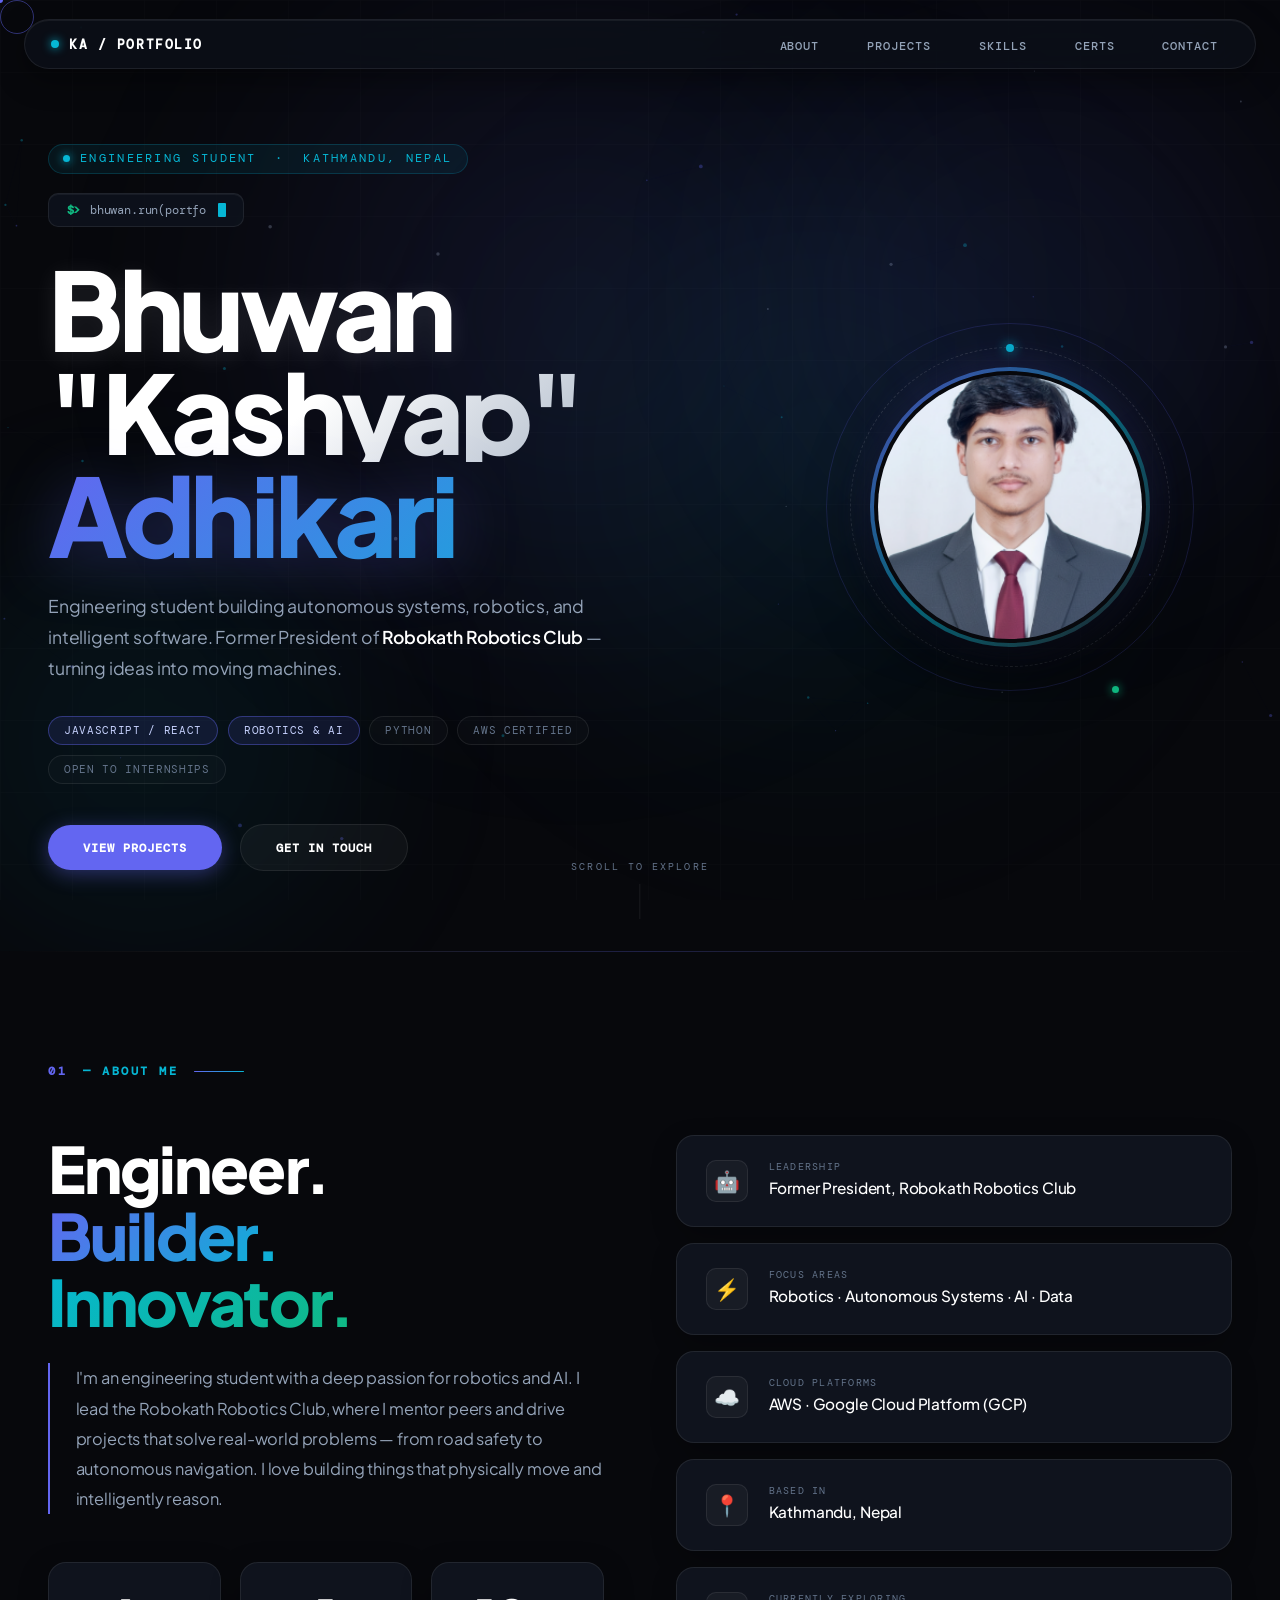
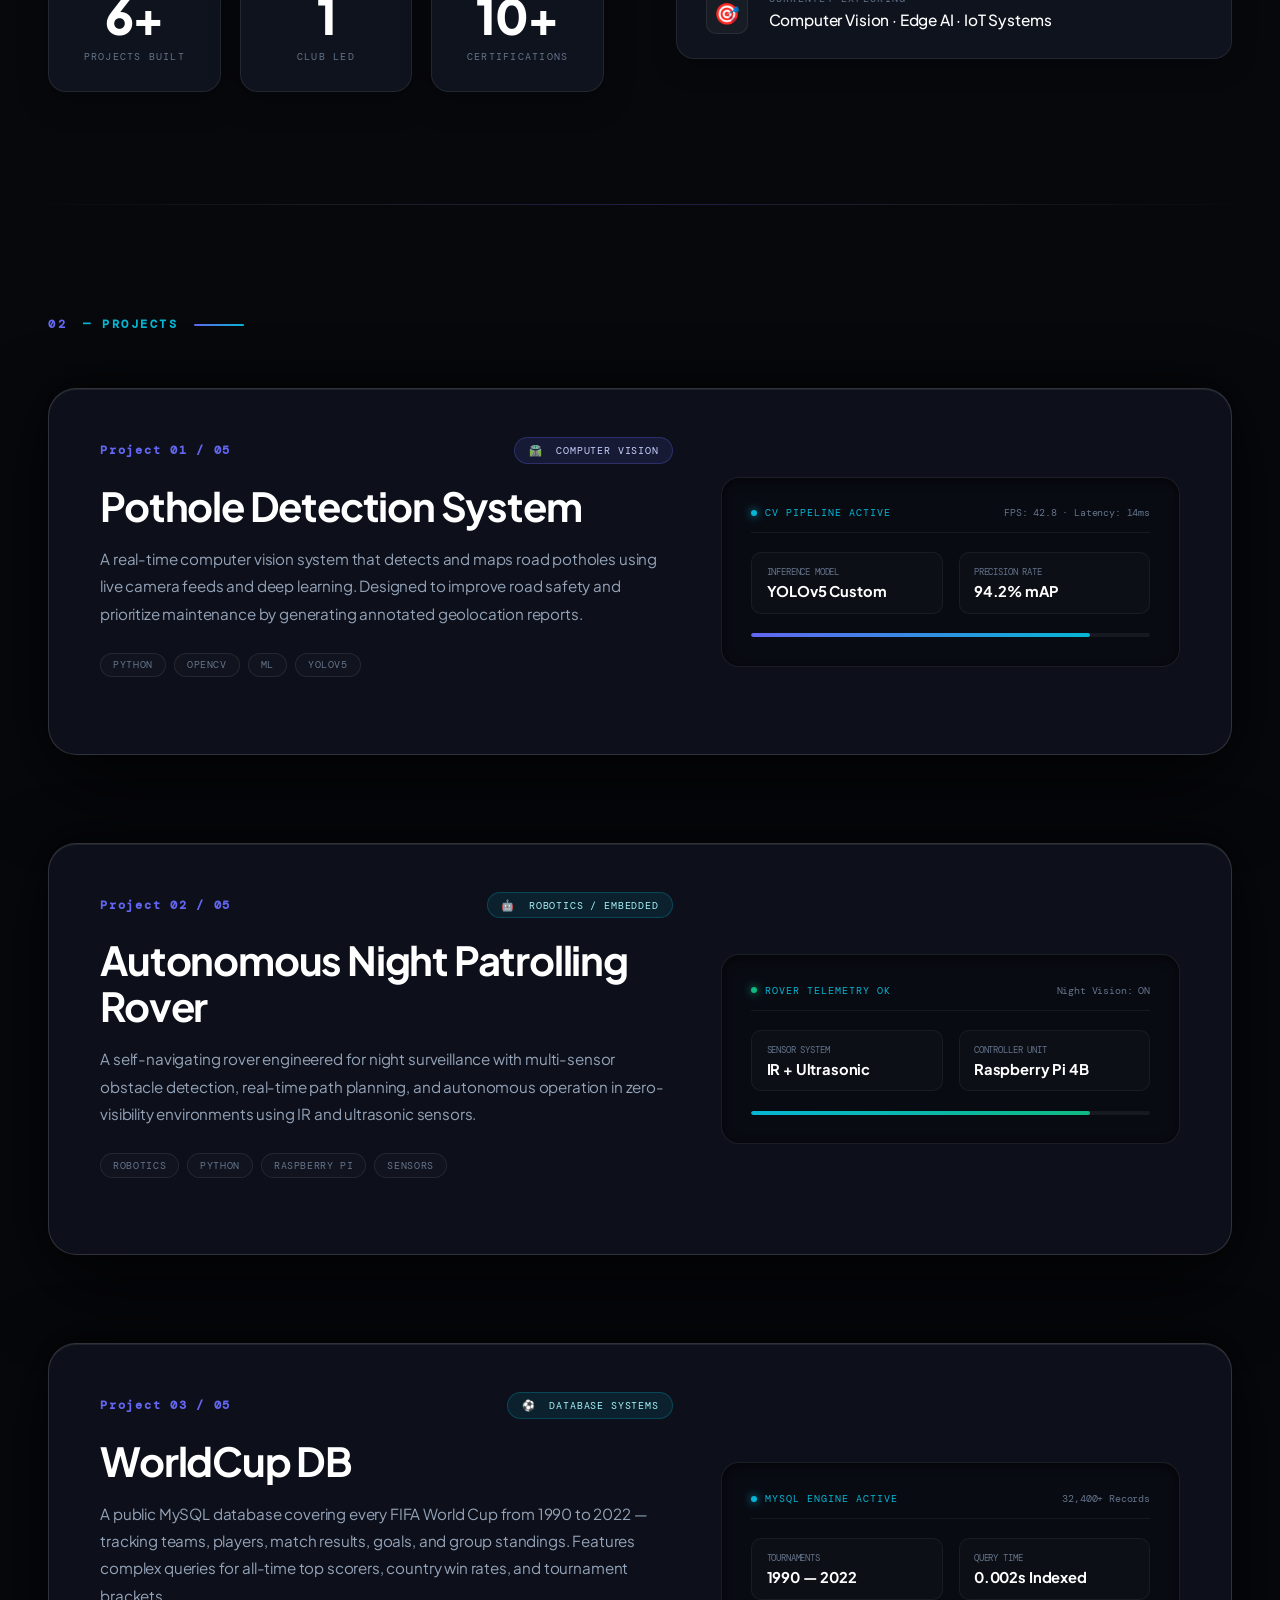
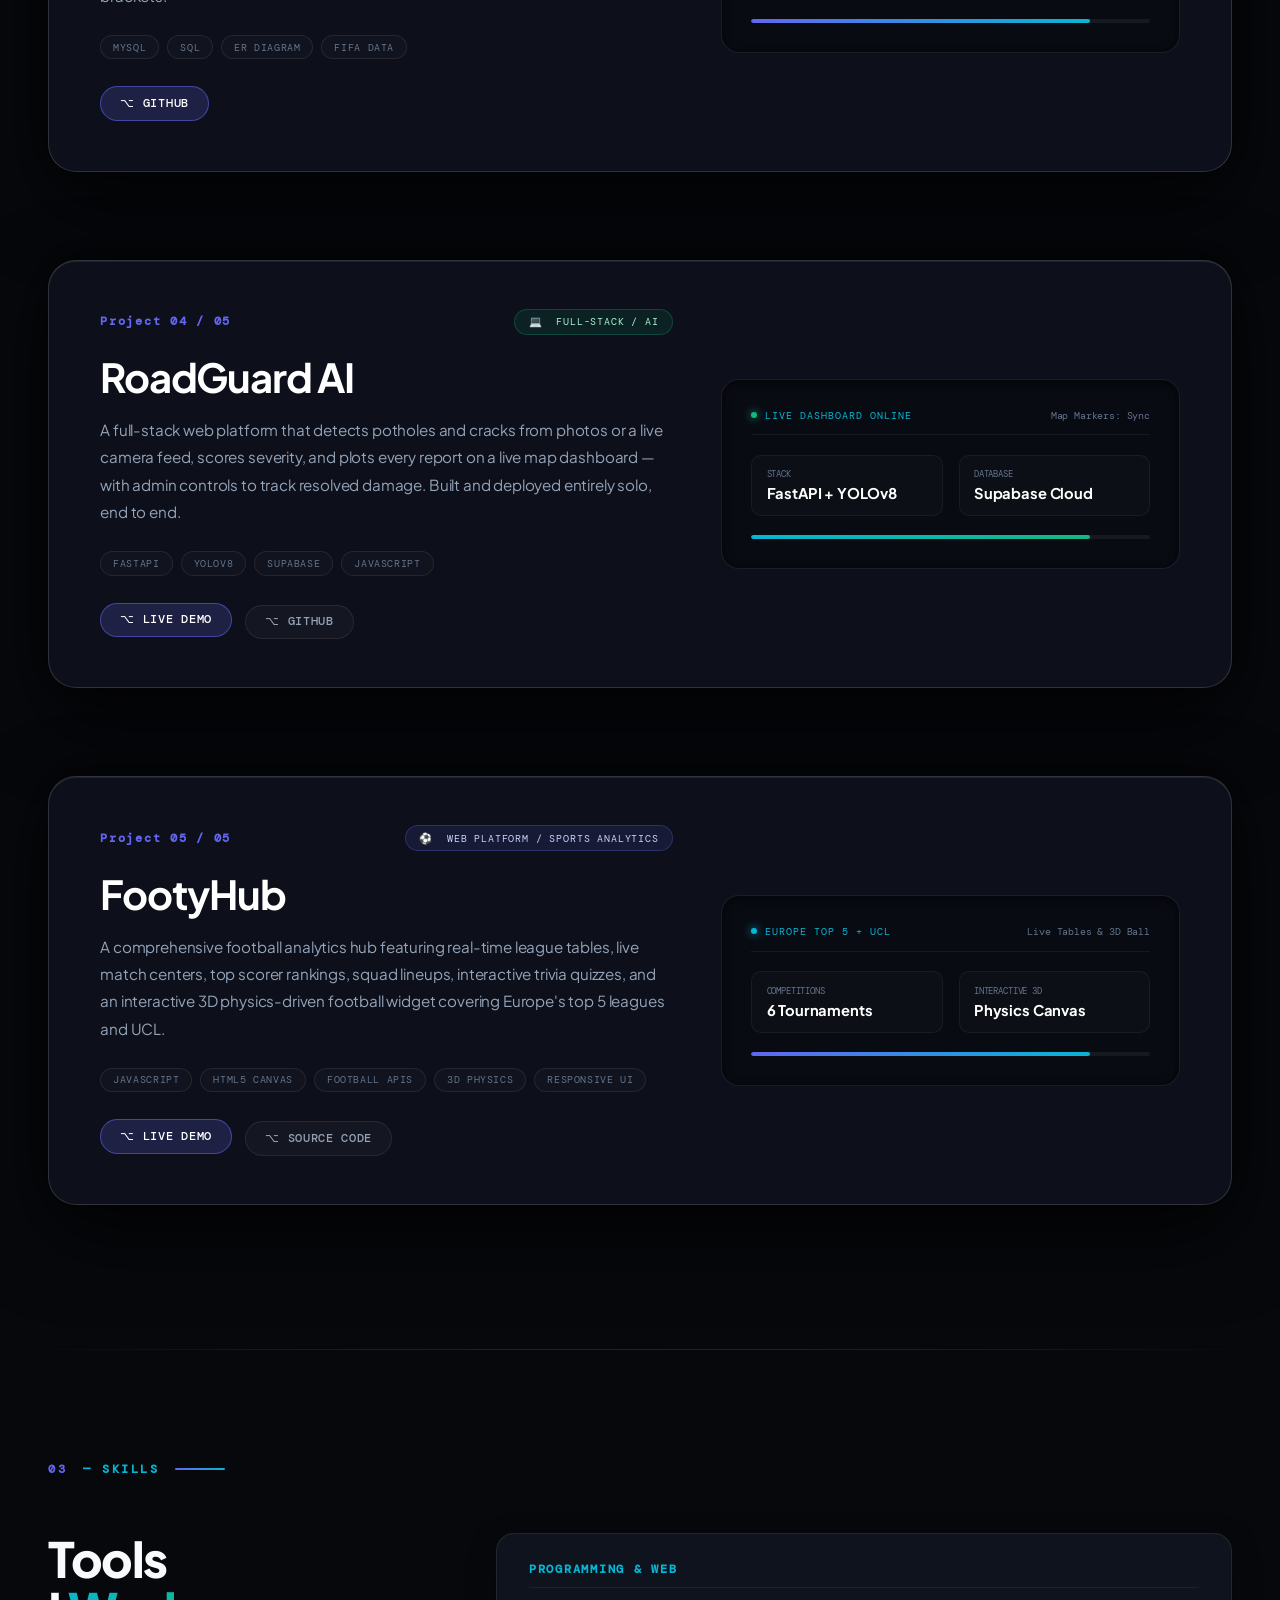
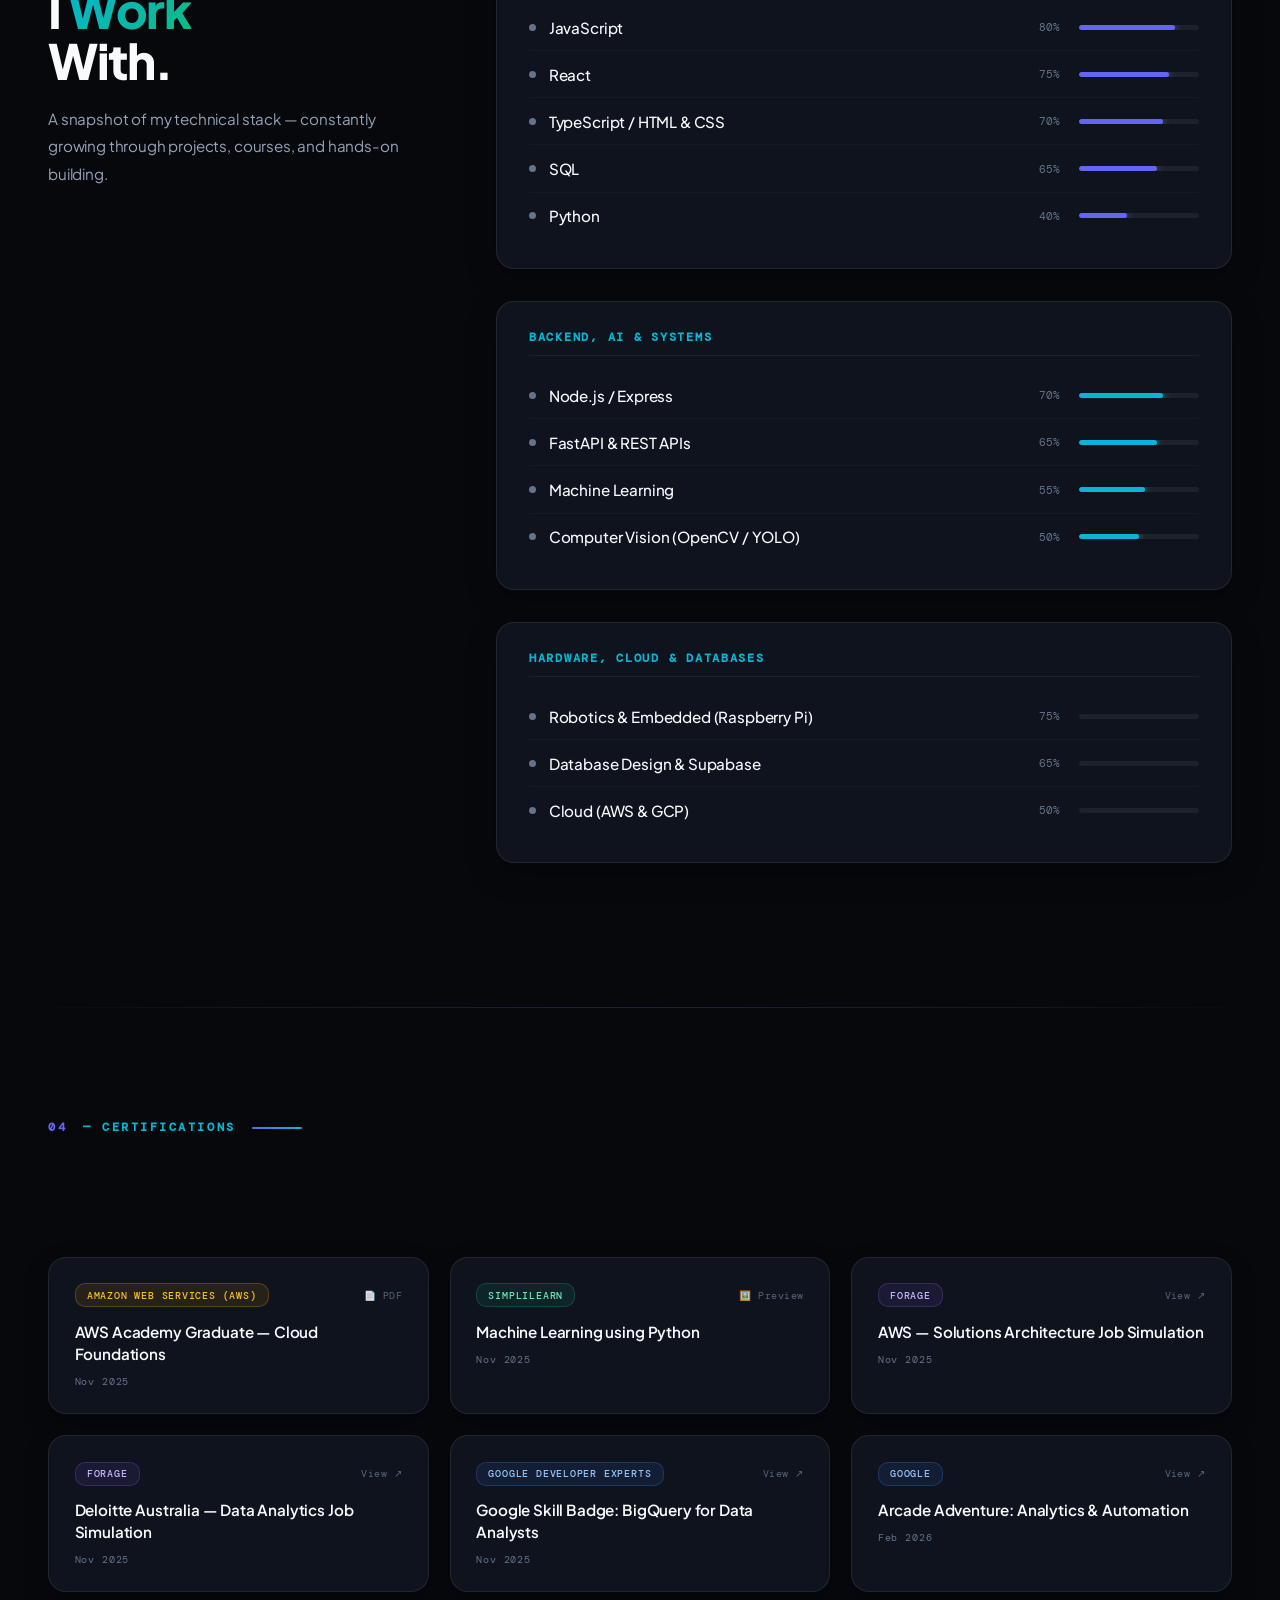
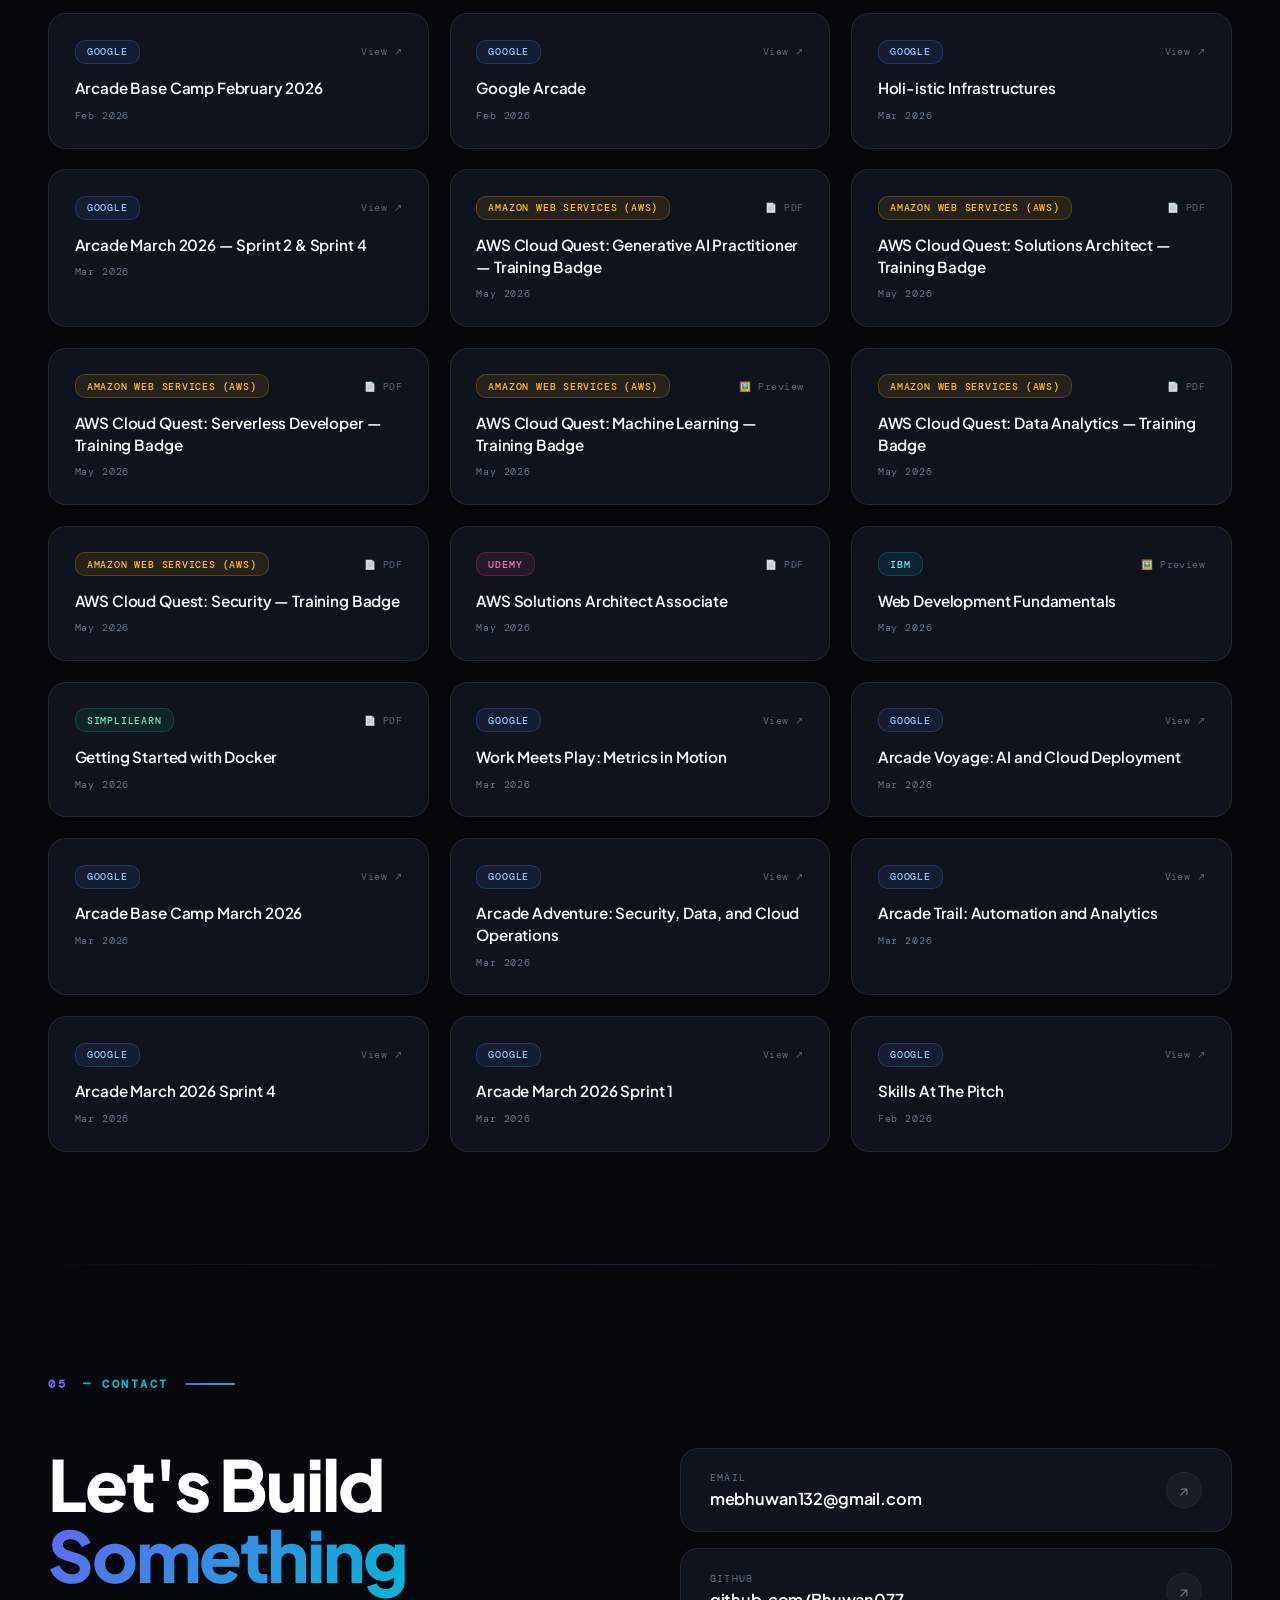
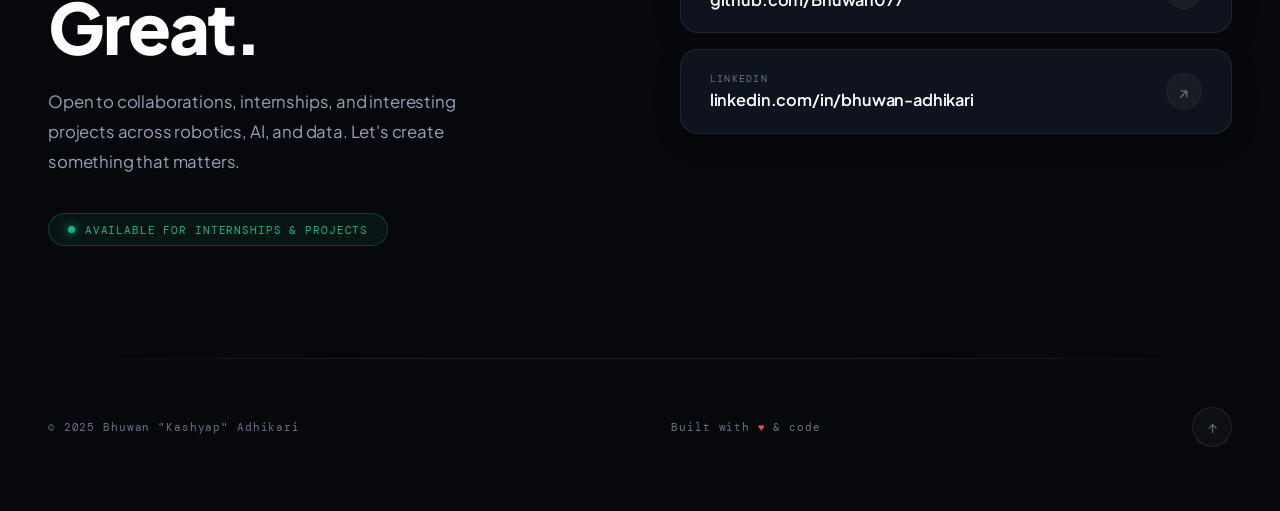
==== commit 754aeb8b: "Revert "Redesign portfolio to 3D Creator aesthetic with Kanit typography, #0C0C0C theme, scroll-driv" ====
--- a/index.html
+++ b/index.html
@@ -9,1878 +9,1496 @@
   <meta http-equiv="X-Content-Type-Options" content="nosniff" />
   <meta name="referrer" content="strict-origin-when-cross-origin" />
   <meta property="og:title" content="Bhuwan Kashyap Adhikari — Portfolio" />
-  <meta property="og:description" content="Engineering student building autonomous systems, robotics, and intelligent software." />
+  <meta property="og:description" content="Engineering student specializing in robotics, machine learning, and autonomous systems." />
   <meta property="og:type" content="website" />
   <link rel="preconnect" href="https://fonts.googleapis.com" />
   <link rel="preconnect" href="https://fonts.gstatic.com" crossorigin />
   <link rel="preconnect" href="https://tnuguievqklrdtkkcwhg.supabase.co" />
-  <link rel="preconnect" href="https://motionsites.ai" />
-  <link rel="preconnect" href="https://shrug-person-78902957.figma.site" />
-  <link href="https://fonts.googleapis.com/css2?family=Kanit:ital,wght@0,300;0,400;0,500;0,600;0,700;0,800;0,900;1,300;1,400;1,600&family=DM+Mono:ital,wght@0,300;0,400;0,500;1,400&display=swap" rel="stylesheet" />
-
+  <link href="https://fonts.googleapis.com/css2?family=Plus+Jakarta+Sans:wght@300;400;500;600;700;800&family=Bebas+Neue&family=DM+Mono:ital,wght@0,300;0,400;0,500;1,300&family=Inter:wght@300;400;500;600;700&display=swap" rel="stylesheet"/>
   <style>
-    /* ─── GLOBAL RESET & THEME (#0C0C0C) ─── */
-    *, *::before, *::after {
-      box-sizing: border-box;
-      margin: 0;
-      padding: 0;
-    }
-
-    html, body, #root, .main-wrapper {
-      background-color: #0C0C0C;
-      color: #D7E2EA;
-      font-family: 'Kanit', -apple-system, BlinkMacSystemFont, "Segoe UI", Roboto, sans-serif;
-      overflow-x: clip;
+    :root {
+      --bg: #07080c;
+      --bg2: #0d0f17;
+      --surface: rgba(14, 17, 26, 0.75);
+      --surface-solid: #0e111a;
+      --surface-card: rgba(18, 22, 34, 0.82);
+      --surface-card-hover: rgba(24, 29, 45, 0.95);
+      --glass: rgba(255, 255, 255, 0.03);
+      --glass-border: rgba(255, 255, 255, 0.08);
+      --glass-border-strong: rgba(255, 255, 255, 0.14);
+      --accent: #4f46e5;
+      --accent-bright: #6366f1;
+      --accent-glow: rgba(99, 102, 241, 0.28);
+      --electric-cyan: #06b6d4;
+      --emerald: #10b981;
+      --amber: #f59e0b;
+      --rose: #f43f5e;
+      --grad1: linear-gradient(135deg, #6366f1 0%, #06b6d4 100%);
+      --grad2: linear-gradient(135deg, #06b6d4 0%, #10b981 100%);
+      --grad3: linear-gradient(135deg, #818cf8 0%, #c084fc 100%);
+      --text: #f8fafc;
+      --text-secondary: #94a3b8;
+      --muted: #64748b;
+      --border: rgba(255, 255, 255, 0.08);
+      --border2: rgba(255, 255, 255, 0.04);
+      --radius-xl: 28px;
+      --radius: 18px;
+      --radius-sm: 10px;
+    }
+    *, *::before, *::after { box-sizing: border-box; margin: 0; padding: 0; }
+    html { scroll-behavior: smooth; font-size: 16px; }
+    body {
+      background: var(--bg); color: var(--text);
+      font-family: "Plus Jakarta Sans", "Inter", -apple-system, BlinkMacSystemFont, "Segoe UI", Roboto, sans-serif;
+      overflow-x: hidden;
+      letter-spacing: -0.01em;
       -webkit-font-smoothing: antialiased;
-      -moz-osx-font-smoothing: grayscale;
-      scroll-behavior: smooth;
-    }
-
-    /* Gradient Heading Class as specified */
-    .hero-heading {
-      background: linear-gradient(180deg, #646973 0%, #BBCCD7 100%);
-      -webkit-background-clip: text;
-      -webkit-text-fill-color: transparent;
-    }
-
-    .main-wrapper {
-      width: 100%;
-      position: relative;
-    }
-
-    a {
-      color: inherit;
+    }
+
+    /* ─── ATMOSPHERIC BACKGROUND ─── */
+    .bg-gradient {
+      position: fixed; inset: 0; z-index: -2;
+      background: var(--bg);
+      overflow: hidden;
+      pointer-events: none;
+    }
+    .bg-gradient::before {
+      content: "";
+      position: absolute; width: 900px; height: 900px; top: -15%; left: 10%;
+      background: radial-gradient(circle, rgba(99, 102, 241, 0.12) 0%, rgba(99, 102, 241, 0) 70%);
+      filter: blur(80px);
+      animation: ambientPulse 12s ease-in-out infinite alternate;
+    }
+    .bg-gradient::after {
+      content: "";
+      position: absolute; width: 800px; height: 800px; bottom: 5%; right: 5%;
+      background: radial-gradient(circle, rgba(6, 182, 212, 0.09) 0%, rgba(6, 182, 212, 0) 70%);
+      filter: blur(90px);
+      animation: ambientPulse 15s ease-in-out infinite alternate-reverse;
+    }
+    @keyframes ambientPulse {
+      0% { transform: scale(1) translate(0, 0); opacity: 0.7; }
+      100% { transform: scale(1.15) translate(40px, 30px); opacity: 1; }
+    }
+
+    .mesh-grid {
+      position: fixed; inset: 0; z-index: -1; pointer-events: none; opacity: 0.025;
+      background-image:
+        linear-gradient(rgba(255,255,255,0.6) 1px, transparent 1px),
+        linear-gradient(90deg, rgba(255,255,255,0.6) 1px, transparent 1px);
+      background-size: 72px 72px;
+    }
+
+    /* Particle Canvas */
+    #particles { position: fixed; inset: 0; z-index: -1; pointer-events: none; }
+
+    /* ─── PAGE LOADER ─── */
+    .page-loader {
+      position: fixed; inset: 0; z-index: 99999;
+      background: var(--bg);
+      display: flex; align-items: center; justify-content: center;
+      transition: opacity .7s cubic-bezier(.16,1,.3,1), visibility .7s;
+    }
+    .page-loader.done { opacity: 0; visibility: hidden; pointer-events: none; }
+    .loader-inner { display: flex; flex-direction: column; align-items: center; gap: 1.2rem; }
+    .loader-text {
+      font-family: "DM Mono", monospace; font-size: .8rem;
+      background: var(--grad1); -webkit-background-clip: text; -webkit-text-fill-color: transparent;
+      letter-spacing: .25em; text-transform: uppercase; font-weight: 500;
+    }
+    .loader-bar { width: 200px; height: 2px; background: rgba(255,255,255,0.06); border-radius: 2px; overflow: hidden; }
+    .loader-bar-fill {
+      width: 0; height: 100%; border-radius: 2px;
+      background: var(--grad1);
+      animation: loaderFill 1.2s cubic-bezier(.16,1,.3,1) forwards;
+    }
+    @keyframes loaderFill { 0%{width:0} 100%{width:100%} }
+
+    /* ─── CUSTOM CURSOR ─── */
+    .c-dot {
+      width: 6px; height: 6px; background: #6366f1; border-radius: 50%;
+      position: fixed; pointer-events: none; z-index: 10001;
+      transform: translate(-50%, -50%);
+      transition: opacity .2s ease;
+    }
+    .c-ring {
+      width: 34px; height: 34px; border: 1.5px solid rgba(99, 102, 241, 0.45);
+      border-radius: 50%; position: fixed; pointer-events: none; z-index: 10000;
+      transform: translate(-50%, -50%);
+      transition: width .25s cubic-bezier(.16,1,.3,1), height .25s cubic-bezier(.16,1,.3,1), border-color .2s, background .2s;
+    }
+    .c-ring.hovering {
+      width: 52px; height: 52px; border-color: var(--electric-cyan);
+      background: rgba(6, 182, 212, 0.08);
+    }
+    @media (max-width: 768px) {
+      .c-dot, .c-ring { display: none !important; }
+    }
+
+    /* ─── NAVIGATION ─── */
+    nav {
+      position: fixed; top: 1.2rem; left: 50%; transform: translateX(-50%); z-index: 500;
+      display: flex; justify-content: space-between; align-items: center;
+      width: min(1280px, calc(100% - 3rem));
+      padding: .85rem 1.6rem;
+      border-radius: 50px;
+      backdrop-filter: blur(24px); -webkit-backdrop-filter: blur(24px);
+      background: rgba(12, 15, 24, 0.8);
+      border: 1px solid var(--glass-border);
+      box-shadow: 0 10px 30px rgba(0, 0, 0, 0.4), inset 0 1px 0 rgba(255,255,255,0.06);
+      transition: transform .35s ease, background .3s, top .3s;
+    }
+    nav.nav-hidden { transform: translate(-50%, -120%); }
+    nav.nav-scrolled {
+      background: rgba(10, 12, 20, 0.92);
+      border-color: rgba(255, 255, 255, 0.1);
+      box-shadow: 0 16px 40px rgba(0,0,0,0.6);
+    }
+    .nav-logo {
+      font-family: "DM Mono", monospace; font-size: .82rem;
+      color: #ffffff;
+      letter-spacing: .12em; text-transform: uppercase; font-weight: 600;
+      display: flex; align-items: center; gap: .65rem;
       text-decoration: none;
     }
-
-    /* ─── REUSABLE BUTTON COMPONENTS ─── */
-    /* ContactButton: Rounded-full pill with gradient, inner shadow & white outline */
-    .contact-btn {
-      background: linear-gradient(123deg, #18011F 7%, #B600A8 37%, #7621B0 72%, #BE4C00 100%);
-      box-shadow: 0px 4px 4px rgba(181, 1, 167, 0.25), 4px 4px 12px #7721B1 inset;
-      outline: 2px solid white;
-      outline-offset: -3px;
-      color: #ffffff;
-      font-family: 'Kanit', sans-serif;
+    .nav-logo::before {
+      content: ""; width: 8px; height: 8px; border-radius: 50%;
+      background: var(--electric-cyan);
+      box-shadow: 0 0 10px var(--electric-cyan);
+      display: inline-block;
+    }
+    .nav-links { display: flex; gap: 1.6rem; list-style: none; align-items: center; }
+    .nav-links a {
+      text-decoration: none; color: var(--text-secondary); font-size: .75rem;
+      letter-spacing: .08em; text-transform: uppercase; font-family: "DM Mono", monospace;
+      padding: .4rem .7rem; border-radius: 20px;
+      transition: color .2s ease, background .2s ease;
       font-weight: 500;
-      text-transform: uppercase;
-      letter-spacing: 0.15em;
-      border-radius: 9999px;
-      padding: 0.85rem 2.4rem;
-      font-size: clamp(0.75rem, 1.1vw, 0.95rem);
-      display: inline-flex;
-      align-items: center;
-      justify-content: center;
-      text-decoration: none;
-      cursor: pointer;
-      border: none;
-      transition: transform 0.25s cubic-bezier(0.16, 1, 0.3, 1), filter 0.25s ease;
-      white-space: nowrap;
-    }
-    .contact-btn:hover {
-      transform: scale(1.04);
-      filter: brightness(1.15);
-    }
-
-    /* LiveProjectButton: Ghost pill button with #D7E2EA border */
-    .live-project-btn {
-      border: 2px solid #D7E2EA;
-      color: #D7E2EA;
-      background: transparent;
-      font-family: 'Kanit', sans-serif;
-      font-weight: 500;
-      text-transform: uppercase;
-      letter-spacing: 0.12em;
-      border-radius: 9999px;
-      padding: 0.65rem 1.8rem;
-      font-size: clamp(0.75rem, 1vw, 0.9rem);
-      display: inline-flex;
-      align-items: center;
-      gap: 0.5rem;
-      text-decoration: none;
-      cursor: pointer;
-      transition: background 0.2s ease, transform 0.2s ease, border-color 0.2s ease;
-      white-space: nowrap;
-    }
-    .live-project-btn:hover {
-      background: rgba(215, 226, 234, 0.12);
-      transform: translateY(-2px);
-      border-color: #ffffff;
-      color: #ffffff;
-    }
-
-    /* ─── NAVBAR ─── */
-    .navbar {
-      width: 100%;
-      display: flex;
-      justify-content: space-between;
-      align-items: center;
-      padding: 1.5rem 1.5rem;
-      position: absolute;
-      top: 0;
-      left: 0;
-      z-index: 50;
-    }
-    @media (min-width: 768px) {
-      .navbar {
-        padding: 2rem 2.5rem;
-      }
-    }
-    .nav-brand {
-      font-family: 'Kanit', sans-serif;
-      font-weight: 700;
-      font-size: 1.1rem;
-      letter-spacing: 0.08em;
-      text-transform: uppercase;
-      color: #D7E2EA;
-    }
-    .nav-links {
-      display: flex;
-      align-items: center;
-      gap: 2rem;
-      list-style: none;
-    }
-    .nav-links a {
-      color: #D7E2EA;
-      font-weight: 500;
-      text-transform: uppercase;
-      letter-spacing: 0.08em;
-      font-size: clamp(0.85rem, 1.2vw, 1.2rem);
-      transition: opacity 200ms ease;
-    }
-    .nav-links a:hover {
-      opacity: 0.7;
-    }
-
-    /* Mobile hamburger */
-    .nav-burger {
-      display: none;
-      flex-direction: column;
-      gap: 5px;
-      background: none;
-      border: none;
-      cursor: pointer;
-      padding: 4px;
-    }
-    .nav-burger span {
-      width: 24px;
-      height: 2px;
-      background: #D7E2EA;
-      border-radius: 2px;
-      transition: all 0.25s ease;
-    }
-    .mobile-menu {
-      position: fixed;
-      inset: 0;
-      background: #0C0C0C;
-      z-index: 999;
+    }
+    .nav-links a:hover { color: #ffffff; background: rgba(255, 255, 255, 0.05); }
+    .nav-links a.active {
+      color: #ffffff; background: rgba(99, 102, 241, 0.2);
+      border: 1px solid rgba(99, 102, 241, 0.35);
+    }
+
+    /* Hamburger for Mobile */
+    .hamburger {
+      display: none; flex-direction: column; gap: 5px; cursor: pointer;
+      background: none; border: none; padding: 4px; z-index: 600;
+    }
+    .hamburger span {
+      width: 22px; height: 2px; background: var(--text); border-radius: 2px;
+      transition: all .3s;
+    }
+    .hamburger.open span:nth-child(1) { transform: rotate(45deg) translate(5px, 5px); }
+    .hamburger.open span:nth-child(2) { opacity: 0; }
+    .hamburger.open span:nth-child(3) { transform: rotate(-45deg) translate(5px, -5px); }
+
+    .mobile-nav {
+      position: fixed; inset: 0; z-index: 550;
+      background: rgba(7, 8, 12, 0.98); backdrop-filter: blur(28px);
+      display: flex; flex-direction: column; align-items: center; justify-content: center; gap: 2rem;
+      opacity: 0; pointer-events: none; transition: opacity .3s ease;
+    }
+    .mobile-nav.open { opacity: 1; pointer-events: all; }
+    .mobile-nav a {
+      font-family: "Plus Jakarta Sans", sans-serif; font-size: 2.2rem; font-weight: 700;
+      letter-spacing: -0.02em; color: var(--text); text-decoration: none; transition: color .2s ease;
+    }
+    .mobile-nav a:hover { color: var(--accent-bright); }
+
+    /* ─── HERO SECTION ─── */
+    #hero {
+      min-height: 100vh; display: flex; align-items: center;
+      padding: 9rem 3rem 5rem; position: relative; overflow: hidden;
+      max-width: 1360px; margin: 0 auto;
+    }
+
+    .hero-blob {
+      position: absolute; border-radius: 50%; filter: blur(100px); pointer-events: none;
+      opacity: 0.55;
+    }
+    .hero-blob-1 { width: 500px; height: 500px; background: rgba(99, 102, 241, 0.16); top: 5%; right: 0%; }
+    .hero-blob-2 { width: 420px; height: 420px; background: rgba(6, 182, 212, 0.12); bottom: 0%; left: -5%; }
+
+    .hero-inner {
+      position: relative; z-index: 2; display: flex; align-items: center; justify-content: space-between;
+      gap: 4.5rem; width: 100%;
+    }
+    .hero-content { flex: 1.2; max-width: 760px; }
+
+    .hero-eyebrow {
+      font-family: "DM Mono", monospace; font-size: 0.72rem;
+      color: var(--electric-cyan);
+      letter-spacing: 0.2em; text-transform: uppercase; margin-bottom: 1.2rem;
+      display: inline-flex; align-items: center; gap: 0.6rem;
+      padding: .4rem .9rem; border-radius: 50px;
+      background: rgba(6, 182, 212, 0.08); border: 1px solid rgba(6, 182, 212, 0.2);
+    }
+    .hero-eyebrow .radar-dot {
+      width: 7px; height: 7px; border-radius: 50%; background: var(--electric-cyan);
+      box-shadow: 0 0 10px var(--electric-cyan); animation: radarBlink 2s infinite;
+    }
+    @keyframes radarBlink {
+      0%, 100% { opacity: 1; transform: scale(1); }
+      50% { opacity: 0.4; transform: scale(0.85); }
+    }
+
+    .terminal-tag {
+      display: inline-flex; align-items: center; gap: .6rem;
+      font-family: "DM Mono", monospace; font-size: 0.76rem;
+      background: rgba(14, 18, 28, 0.9); border: 1px solid var(--glass-border);
+      color: var(--text-secondary); padding: .5rem 1.1rem; margin-bottom: 1.8rem;
+      border-radius: var(--radius-sm);
+      box-shadow: inset 0 1px 0 rgba(255,255,255,0.05);
+    }
+    .terminal-tag .prompt { color: var(--emerald); font-weight: 600; }
+    .terminal-cursor {
+      display: inline-block; width: 8px; height: 14px; background: var(--electric-cyan);
+      margin-left: 2px; animation: blink 1s infinite; vertical-align: middle; border-radius: 1px;
+    }
+    @keyframes blink { 0%,100%{opacity:1} 50%{opacity:0} }
+
+    /* Oversized Hero Typography */
+    .hero-name {
+      font-family: "Plus Jakarta Sans", sans-serif;
+      font-size: clamp(3.6rem, 8.5vw, 7.5rem);
+      font-weight: 800;
+      line-height: 0.95;
+      letter-spacing: -0.04em;
+      margin-bottom: 1.6rem;
       display: flex;
       flex-direction: column;
-      align-items: center;
-      justify-content: center;
-      gap: 2rem;
-      opacity: 0;
-      pointer-events: none;
-      transition: opacity 0.3s ease;
-    }
-    .mobile-menu.open {
-      opacity: 1;
-      pointer-events: all;
-    }
-    .mobile-menu a {
-      font-family: 'Kanit', sans-serif;
-      font-size: 2.2rem;
-      font-weight: 700;
-      text-transform: uppercase;
-      color: #D7E2EA;
-    }
-    .mobile-menu-close {
-      position: absolute;
-      top: 1.8rem;
-      right: 1.8rem;
-      background: none;
-      border: none;
-      color: #D7E2EA;
-      font-size: 2rem;
-      cursor: pointer;
-    }
-
-    /* ─── 1. HERO SECTION ─── */
-    .hero-section {
-      min-height: 100vh;
-      width: 100%;
-      display: flex;
-      flex-direction: column;
-      justify-content: space-between;
-      position: relative;
-      overflow-x: clip;
-      padding: 6.5rem 1.5rem 2rem;
-    }
-    @media (min-width: 768px) {
-      .hero-section {
-        padding: 7rem 2.5rem 2.5rem;
-      }
-    }
-
-    .hero-heading-wrap {
-      width: 100%;
-      overflow: hidden;
-      margin-top: 1.5rem;
-      text-align: center;
-      position: relative;
-      z-index: 5;
-    }
-    @media (min-width: 640px) {
-      .hero-heading-wrap {
-        margin-top: 1rem;
-      }
-    }
-    @media (min-width: 768px) {
-      .hero-heading-wrap {
-        margin-top: -1.2rem;
-      }
-    }
-
-    .hero-title {
-      font-family: 'Kanit', sans-serif;
-      font-weight: 900;
-      text-transform: uppercase;
-      letter-spacing: -0.04em;
-      line-height: 0.88;
-      white-space: nowrap;
-      width: 100%;
-      font-size: clamp(3.2rem, 14.5vw, 17.5vw);
-      user-select: none;
-    }
-
-    /* Hero Portrait with Magnetic Wrapper */
-    .hero-portrait-wrap {
-      position: absolute;
-      left: 50%;
-      z-index: 10;
-      width: 280px;
-      pointer-events: auto;
-      top: 50%;
-      bottom: auto;
-      transform: translate(-50%, -50%);
-    }
-    @media (min-width: 640px) {
-      .hero-portrait-wrap {
-        width: 360px;
-        top: auto;
-        bottom: 0;
-        transform: translateX(-50%);
-      }
-    }
-    @media (min-width: 768px) {
-      .hero-portrait-wrap {
-        width: 440px;
-      }
-    }
-    @media (min-width: 1024px) {
-      .hero-portrait-wrap {
-        width: 520px;
-      }
-    }
-    .hero-portrait-magnet {
-      position: relative;
-      width: 100%;
-      display: flex;
-      justify-content: center;
-      transition: transform 0.3s ease-out;
-      will-change: transform;
-    }
-    .hero-portrait-img {
-      width: 100%;
-      max-height: clamp(340px, 64vh, 720px);
-      object-fit: contain;
-      filter: drop-shadow(0 20px 40px rgba(0,0,0,0.85));
-      pointer-events: none;
-      user-select: none;
-      display: block;
-    }
-
-    /* Bottom Bar */
-    .hero-bottom-bar {
-      display: flex;
-      justify-content: space-between;
-      align-items: flex-end;
-      width: 100%;
-      padding-bottom: 1.5rem;
-      position: relative;
-      z-index: 15;
-    }
-    @media (min-width: 640px) {
-      .hero-bottom-bar {
-        padding-bottom: 2rem;
-      }
-    }
-    @media (min-width: 768px) {
-      .hero-bottom-bar {
-        padding-bottom: 2.5rem;
-      }
-    }
-
-    .hero-bottom-left {
-      color: #D7E2EA;
-      font-family: 'Kanit', sans-serif;
-      font-weight: 300;
-      text-transform: uppercase;
-      letter-spacing: 0.08em;
-      line-height: 1.25;
-      font-size: clamp(0.75rem, 1.35vw, 1.25rem);
-      max-width: 160px;
-    }
-    @media (min-width: 640px) {
-      .hero-bottom-left {
-        max-width: 220px;
-      }
-    }
-    @media (min-width: 768px) {
-      .hero-bottom-left {
-        max-width: 280px;
-      }
-    }
-
-    /* ─── 2. MARQUEE SECTION (21 GIFs from motionsites.ai) ─── */
-    .marquee-section {
-      background-color: #0C0C0C;
-      padding-top: 6rem;
-      padding-bottom: 3.5rem;
-      width: 100%;
-      overflow: hidden;
-      position: relative;
-    }
-    @media (min-width: 640px) {
-      .marquee-section {
-        padding-top: 8rem;
-      }
-    }
-    @media (min-width: 768px) {
-      .marquee-section {
-        padding-top: 10rem;
-      }
-    }
-
-    .marquee-row {
-      display: flex;
-      gap: 0.75rem;
-      margin-bottom: 0.75rem;
-      will-change: transform;
-      user-select: none;
-      white-space: nowrap;
-    }
-    .marquee-tile {
-      flex-shrink: 0;
-      width: clamp(260px, 32vw, 420px);
-      height: clamp(170px, 20vw, 270px);
-      border-radius: 1rem;
-      overflow: hidden;
-      background: #141414;
-      border: 1px solid rgba(215, 226, 234, 0.08);
-    }
-    .marquee-tile img {
-      width: 100%;
-      height: 100%;
-      object-fit: cover;
-      display: block;
-      pointer-events: none;
-    }
-
-    /* ─── 3. ABOUT SECTION ─── */
-    .about-section {
-      min-height: 100vh;
-      background-color: #0C0C0C;
-      padding: 5rem 1.5rem;
-      display: flex;
-      flex-direction: column;
-      align-items: center;
-      justify-content: center;
-      position: relative;
-      overflow: hidden;
-      text-align: center;
-    }
-    @media (min-width: 640px) {
-      .about-section {
-        padding: 6rem 2rem;
-      }
-    }
-    @media (min-width: 768px) {
-      .about-section {
-        padding: 7rem 2.5rem;
-      }
-    }
-
-    /* 4 Decorative 3D icons in corners */
-    .corner-3d-icon {
-      position: absolute;
-      pointer-events: none;
-      user-select: none;
+    }
+    .hero-name .solid {
+      color: #ffffff;
+      text-shadow: 0 4px 25px rgba(255,255,255,0.1);
+    }
+    .hero-name .gradient {
+      background: linear-gradient(135deg, #ffffff 40%, #94a3b8 100%);
+      -webkit-background-clip: text; -webkit-text-fill-color: transparent;
+    }
+    .hero-name .gradient2 {
+      background: var(--grad1);
+      -webkit-background-clip: text; -webkit-text-fill-color: transparent;
+      filter: drop-shadow(0 8px 30px rgba(99, 102, 241, 0.3));
+    }
+
+    .hero-subtitle {
+      font-size: 1.1rem; color: var(--text-secondary); max-width: 580px;
+      line-height: 1.75; font-weight: 400;
+    }
+    .hero-subtitle strong { color: #ffffff; font-weight: 600; }
+
+    .hero-badges {
+      display: flex; gap: .6rem; flex-wrap: wrap; margin-top: 2rem;
+    }
+    .badge {
+      font-family: "DM Mono", monospace; font-size: .68rem; letter-spacing: .06em;
+      text-transform: uppercase; padding: .42rem .95rem;
+      border: 1px solid var(--border); color: var(--muted);
+      border-radius: 50px; transition: all .25s ease;
+      background: rgba(255, 255, 255, 0.02);
+    }
+    .badge:hover { border-color: rgba(255,255,255,0.25); color: var(--text); background: rgba(255,255,255,0.05); }
+    .badge.highlight {
+      border-color: rgba(99, 102, 241, 0.4); color: #c7d2fe;
+      background: rgba(99, 102, 241, 0.12);
+    }
+
+    .hero-cta {
+      margin-top: 2.5rem; display: flex; gap: 1.1rem; flex-wrap: wrap; align-items: center;
+    }
+    .btn {
+      padding: .9rem 2.2rem; font-family: "DM Mono", monospace;
+      font-size: .78rem; letter-spacing: .08em; text-transform: uppercase;
+      text-decoration: none; cursor: pointer; border: none;
+      transition: transform .25s cubic-bezier(.16,1,.3,1), box-shadow .25s ease, background .25s ease;
+      position: relative; border-radius: 50px; font-weight: 600;
+      display: inline-flex; align-items: center; justify-content: center; gap: .5rem;
+    }
+    .btn-primary {
+      background: var(--accent-bright); color: #ffffff;
+      box-shadow: 0 4px 20px rgba(99, 102, 241, 0.4);
+    }
+    .btn-primary:hover {
+      background: #4f46e5;
+      transform: translateY(-2px);
+      box-shadow: 0 8px 30px rgba(99, 102, 241, 0.55);
+    }
+    .btn-ghost {
+      background: rgba(255, 255, 255, 0.04); color: #ffffff;
+      border: 1px solid var(--glass-border);
+    }
+    .btn-ghost:hover {
+      border-color: rgba(255, 255, 255, 0.25);
+      transform: translateY(-2px);
+      background: rgba(255, 255, 255, 0.08);
+    }
+
+    /* ─── HERO PHOTO FRAME ─── */
+    .hero-photo-wrap {
+      flex: 0.8; display: flex; align-items: center; justify-content: center;
+      position: relative; min-width: 290px;
+    }
+    .hero-photo-container {
+      position: relative; width: 320px; height: 320px;
+      display: flex; align-items: center; justify-content: center;
+    }
+    .hero-photo-frame {
+      position: relative; width: 280px; height: 280px; border-radius: 50%;
+      padding: 4px;
+      background: linear-gradient(135deg, rgba(99,102,241,0.7), rgba(6,182,212,0.5), rgba(255,255,255,0.1));
+      box-shadow: 0 20px 60px rgba(0, 0, 0, 0.8), 0 0 40px rgba(99,102,241,0.25);
       z-index: 2;
-      opacity: 0.85;
-      transition: transform 0.6s cubic-bezier(0.16, 1, 0.3, 1);
-    }
-    .corner-3d-icon.top-left {
-      top: 4%;
-      left: 2%;
-      width: clamp(90px, 14vw, 210px);
-      animation: floatCorner 7s ease-in-out infinite;
-    }
-    .corner-3d-icon.top-right {
-      top: 4%;
-      right: 2%;
-      width: clamp(90px, 14vw, 210px);
-      animation: floatCorner 8s ease-in-out infinite 1s;
-    }
-    .corner-3d-icon.bottom-left {
-      bottom: 6%;
-      left: 3%;
-      width: clamp(80px, 12vw, 180px);
-      animation: floatCorner 7.5s ease-in-out infinite 2s;
-    }
-    .corner-3d-icon.bottom-right {
-      bottom: 6%;
-      right: 3%;
-      width: clamp(90px, 14vw, 220px);
-      animation: floatCorner 8.5s ease-in-out infinite 1.5s;
-    }
-    @keyframes floatCorner {
-      0%, 100% { transform: translateY(0) rotate(0deg); }
-      50% { transform: translateY(-12px) rotate(3deg); }
-    }
-
+    }
+    .hero-photo-frame img {
+      width: 100%; height: 100%; border-radius: 50%; object-fit: cover;
+      object-position: center top; display: block;
+      background: #111420;
+      border: 4px solid var(--bg);
+      transition: transform .4s cubic-bezier(.16,1,.3,1);
+    }
+    .hero-photo-frame:hover img { transform: scale(1.03); }
+
+    .orbit { position: absolute; border-radius: 50%; pointer-events: none; z-index: 1; }
+    .orbit-1 { inset: 0px; border: 1px dashed rgba(255, 255, 255, 0.14); animation: spin 26s linear infinite; }
+    .orbit-1::before {
+      content: ""; position: absolute; top: -4px; left: 50%; width: 8px; height: 8px;
+      background: var(--electric-cyan); border-radius: 50%; transform: translateX(-50%);
+      box-shadow: 0 0 12px var(--electric-cyan);
+    }
+    .orbit-2 { inset: -24px; border: 1px solid rgba(99, 102, 241, 0.18); animation: spin 44s linear infinite reverse; }
+    .orbit-2::before {
+      content: ""; position: absolute; bottom: -3px; right: 20%; width: 7px; height: 7px;
+      background: var(--emerald); border-radius: 50%; box-shadow: 0 0 10px var(--emerald);
+    }
+    @keyframes spin { from{transform:rotate(0)} to{transform:rotate(360deg)} }
+
+    .hero-scroll-hint {
+      position: absolute; bottom: 2rem; left: 50%; transform: translateX(-50%);
+      font-family: "DM Mono", monospace; font-size: .65rem; color: var(--muted);
+      letter-spacing: .2em; text-transform: uppercase;
+      display: flex; flex-direction: column; align-items: center; gap: .7rem;
+    }
+    .scroll-line {
+      width: 1px; height: 35px; background: rgba(255,255,255,0.08);
+      position: relative; overflow: hidden;
+    }
+    .scroll-line::after {
+      content: ""; position: absolute; top: -100%; left: 0;
+      width: 1px; height: 100%;
+      background: var(--grad1);
+      animation: scrollDrop 2.2s ease-in-out infinite;
+    }
+    @keyframes scrollDrop { 0%{top:-100%} 100%{top:200%} }
+
+    /* ─── SECTION GLOBAL ARCHITECTURE ─── */
+    section {
+      padding: 7rem 3rem; position: relative;
+      max-width: 1360px; margin: 0 auto;
+    }
+    .section-divider {
+      width: 100%; max-width: 1360px; margin: 0 auto;
+      height: 1px;
+      background: linear-gradient(90deg, transparent, var(--glass-border), rgba(99,102,241,0.25), var(--glass-border), transparent);
+    }
+
+    .section-eyebrow {
+      font-family: "DM Mono", monospace; font-size: .72rem;
+      color: var(--electric-cyan);
+      letter-spacing: .22em; text-transform: uppercase;
+      display: flex; align-items: center; gap: 1rem; margin-bottom: 3.5rem;
+      font-weight: 600;
+    }
+    .section-eyebrow .num {
+      color: var(--accent-bright);
+    }
+    .section-eyebrow::after {
+      content: ""; width: 50px; height: 1.5px; background: var(--grad1); border-radius: 2px;
+    }
+
+    /* ─── ABOUT ME (BENTO LUXURY GRID) ─── */
+    .about-layout { display: grid; grid-template-columns: 1fr 1fr; gap: 4.5rem; align-items: start; }
     .about-heading {
-      font-family: 'Kanit', sans-serif;
-      font-weight: 900;
-      text-transform: uppercase;
-      leading-none: 1;
-      tracking-tight: -0.03em;
-      font-size: clamp(3rem, 12vw, 160px);
-      margin-bottom: 2.5rem;
-      line-height: 0.95;
-      position: relative;
-      z-index: 5;
-    }
-
-    /* Animated paragraph (character-by-character scroll opacity) */
-    .about-animated-bio {
-      font-family: 'Kanit', sans-serif;
-      font-weight: 500;
-      color: #D7E2EA;
-      font-size: clamp(1rem, 2vw, 1.35rem);
-      line-height: 1.65;
-      max-width: 580px;
-      margin: 0 auto 3rem;
-      position: relative;
-      z-index: 5;
-      text-align: center;
-    }
-    .about-animated-bio span {
-      display: inline;
-      transition: opacity 0.15s ease;
-    }
-
-    /* Bento highlights */
-    .about-bento-grid {
-      display: grid;
-      grid-template-columns: repeat(3, 1fr);
-      gap: 1.2rem;
-      max-width: 800px;
-      width: 100%;
-      margin: 0 auto 3.5rem;
-      position: relative;
-      z-index: 5;
-    }
-    @media (max-width: 640px) {
-      .about-bento-grid {
-        grid-template-columns: 1fr;
-      }
-    }
-    .bento-card {
-      background: rgba(255, 255, 255, 0.03);
-      border: 1px solid rgba(215, 226, 234, 0.12);
-      border-radius: 20px;
-      padding: 1.5rem 1.2rem;
-      text-align: center;
-      transition: transform 0.25s ease, border-color 0.25s ease;
-    }
-    .bento-card:hover {
-      border-color: rgba(215, 226, 234, 0.35);
+      font-family: "Plus Jakarta Sans", sans-serif;
+      font-size: clamp(2.6rem, 5vw, 4.4rem);
+      font-weight: 800;
+      line-height: 1.04; letter-spacing: -0.03em; margin-bottom: 1.8rem;
+    }
+    .about-heading .c1 { color: #ffffff; }
+    .about-heading .c2 { background: var(--grad1); -webkit-background-clip: text; -webkit-text-fill-color: transparent; }
+    .about-heading .c3 { background: var(--grad2); -webkit-background-clip: text; -webkit-text-fill-color: transparent; }
+
+    .about-bio {
+      color: var(--text-secondary); line-height: 1.85; font-size: 1.02rem; font-weight: 400;
+      border-left: 2px solid var(--accent-bright);
+      padding-left: 1.6rem;
+    }
+
+    .stats-grid { display: grid; grid-template-columns: repeat(3, 1fr); gap: 1.2rem; margin-top: 3rem; }
+    .stat-box {
+      background: var(--surface-card);
+      border: 1px solid var(--glass-border); border-radius: var(--radius);
+      padding: 1.8rem 1.4rem; text-align: center;
+      transition: transform .25s ease, border-color .25s ease, box-shadow .25s ease;
+      box-shadow: 0 10px 30px rgba(0,0,0,0.3);
+    }
+    .stat-box:hover {
       transform: translateY(-3px);
-    }
-    .bento-num {
-      font-family: 'Kanit', sans-serif;
-      font-weight: 900;
-      font-size: 2.4rem;
-      color: #ffffff;
-      line-height: 1;
-      margin-bottom: 0.4rem;
-    }
-    .bento-label {
-      font-family: 'Kanit', sans-serif;
-      font-size: 0.85rem;
-      text-transform: uppercase;
-      letter-spacing: 0.08em;
-      color: #8897A3;
-    }
-
-    /* ─── 4. SERVICES SECTION (#FFFFFF BACKGROUND) ─── */
-    .services-section {
-      background-color: #FFFFFF;
-      color: #0C0C0C;
-      border-top-left-radius: clamp(40px, 6vw, 60px);
-      border-top-right-radius: clamp(40px, 6vw, 60px);
-      padding: 5rem 1.5rem;
-      position: relative;
-      z-index: 5;
-      width: 100%;
-    }
-    @media (min-width: 640px) {
-      .services-section {
-        padding: 6rem 2rem;
-      }
-    }
-    @media (min-width: 768px) {
-      .services-section {
-        padding: 7rem 2.5rem;
-      }
-    }
-
-    .services-heading {
-      color: #0C0C0C;
-      font-family: 'Kanit', sans-serif;
-      font-weight: 900;
-      text-transform: uppercase;
-      text-align: center;
-      font-size: clamp(3rem, 12vw, 160px);
-      line-height: 0.95;
-      margin-bottom: 4rem;
-    }
-    @media (min-width: 768px) {
-      .services-heading {
-        margin-bottom: 6rem;
-      }
-    }
-
-    .services-list {
-      max-width: 1040px;
-      margin: 0 auto;
-      display: flex;
-      flex-direction: column;
-    }
-
-    .service-item {
-      display: grid;
-      grid-template-columns: auto 1fr;
-      align-items: baseline;
-      gap: 2rem;
-      padding: 2.2rem 0;
-      border-bottom: 1px solid rgba(12, 12, 12, 0.15);
-      transition: padding-left 0.25s ease;
-    }
-    .service-item:first-child {
-      border-top: 1px solid rgba(12, 12, 12, 0.15);
-    }
-    .service-item:hover {
-      padding-left: 1rem;
-    }
-    @media (min-width: 768px) {
-      .service-item {
-        gap: 4rem;
-        padding: 2.8rem 0;
-      }
-    }
-    @media (max-width: 640px) {
-      .service-item {
-        grid-template-columns: 1fr;
-        gap: 0.8rem;
-      }
-    }
-
-    .service-num {
-      font-family: 'Kanit', sans-serif;
-      font-weight: 900;
-      color: #0C0C0C;
-      font-size: clamp(3rem, 9vw, 140px);
-      line-height: 0.9;
-      letter-spacing: -0.04em;
-    }
-
-    .service-content {
-      display: flex;
-      flex-direction: column;
-      gap: 0.6rem;
-    }
-
-    .service-name {
-      font-family: 'Kanit', sans-serif;
-      font-weight: 600;
-      text-transform: uppercase;
-      font-size: clamp(1.2rem, 2.2vw, 2.1rem);
-      color: #0C0C0C;
-      letter-spacing: -0.01em;
-    }
-
-    .service-desc {
-      font-family: 'Kanit', sans-serif;
-      font-weight: 300;
-      font-size: clamp(0.9rem, 1.5vw, 1.25rem);
-      line-height: 1.6;
-      color: #0C0C0C;
-      opacity: 0.65;
-      max-width: 680px;
-    }
-
-    /* ─── 5. PROJECTS SECTION (STICKY STACKING CARDS) ─── */
-    .projects-section {
-      background-color: #0C0C0C;
-      border-top-left-radius: clamp(40px, 6vw, 60px);
-      border-top-right-radius: clamp(40px, 6vw, 60px);
-      margin-top: -3rem;
-      padding: 5rem 1.5rem 6rem;
-      position: relative;
-      z-index: 10;
-      width: 100%;
-    }
-    @media (min-width: 640px) {
-      .projects-section {
-        margin-top: -3.5rem;
-        padding: 6rem 2rem 8rem;
-      }
-    }
-    @media (min-width: 768px) {
-      .projects-section {
-        margin-top: -4rem;
-        padding: 7rem 2.5rem 10rem;
-      }
-    }
-
-    .projects-heading {
-      font-family: 'Kanit', sans-serif;
-      font-weight: 900;
-      text-transform: uppercase;
-      text-align: center;
-      font-size: clamp(3rem, 12vw, 160px);
-      line-height: 0.95;
-      margin-bottom: 3.5rem;
-    }
-
-    .projects-container {
-      max-width: 1150px;
-      margin: 0 auto;
-      display: flex;
-      flex-direction: column;
-      gap: 4rem;
-      position: relative;
+      box-shadow: 0 16px 40px rgba(0,0,0,0.5);
+      border-color: rgba(99,102,241,0.4);
+    }
+    .stat-num {
+      font-family: "Plus Jakarta Sans", sans-serif; font-size: 3rem; font-weight: 800; line-height: 1;
+      color: #ffffff; letter-spacing: -0.03em;
+    }
+    .stat-lbl {
+      font-family: "DM Mono", monospace; font-size: .65rem; color: var(--muted);
+      letter-spacing: .12em; text-transform: uppercase; margin-top: .6rem;
+    }
+
+    .about-cards { display: flex; flex-direction: column; gap: 1rem; }
+    .about-card {
+      background: var(--surface-card);
+      border: 1px solid var(--glass-border); border-radius: var(--radius);
+      padding: 1.5rem 1.8rem;
+      display: flex; align-items: flex-start; gap: 1.3rem;
+      transition: transform .25s cubic-bezier(.16,1,.3,1), border-color .25s ease, background .25s ease;
+      box-shadow: 0 8px 24px rgba(0,0,0,0.25);
+    }
+    .about-card:hover {
+      transform: translateX(6px);
+      border-color: rgba(99,102,241,0.35);
+      background: var(--surface-card-hover);
+    }
+    .about-card-icon {
+      font-size: 1.3rem; flex-shrink: 0; width: 42px; height: 42px;
+      background: rgba(255, 255, 255, 0.04); border-radius: var(--radius-sm);
+      border: 1px solid var(--border);
+      display: flex; align-items: center; justify-content: center;
+    }
+    .about-card-label {
+      font-family: "DM Mono", monospace; font-size: .65rem; color: var(--muted);
+      letter-spacing: .12em; text-transform: uppercase; margin-bottom: .25rem;
+    }
+    .about-card-value { font-size: .96rem; font-weight: 500; color: #ffffff; line-height: 1.45; }
+
+    /* ─── PROJECTS: STICKY STACKING PRESENTATION ─── */
+    .projects-stack {
+      display: flex; flex-direction: column; gap: 3.5rem; position: relative;
     }
 
     .project-card {
       position: sticky;
       top: calc(85px + var(--card-index) * 26px);
-      background-color: #0C0C0C;
-      border: 2px solid #D7E2EA;
-      border-radius: clamp(30px, 5vw, 60px);
-      padding: 1.8rem;
-      box-shadow: 0 30px 80px rgba(0,0,0,0.85);
-      transition: transform 0.35s cubic-bezier(0.16, 1, 0.3, 1), filter 0.3s ease;
-      will-change: transform;
-    }
-    @media (min-width: 640px) {
-      .project-card {
-        padding: 2.2rem;
-      }
-    }
-    @media (min-width: 768px) {
-      .project-card {
-        padding: 3rem;
-      }
-    }
-
-    /* Top Row */
-    .project-top-row {
-      display: flex;
-      justify-content: space-between;
-      align-items: center;
-      border-bottom: 1px solid rgba(215, 226, 234, 0.15);
-      padding-bottom: 1.5rem;
+      background: rgba(14, 18, 28, 0.94);
+      backdrop-filter: blur(28px); -webkit-backdrop-filter: blur(28px);
+      border: 1px solid var(--glass-border-strong);
+      border-radius: var(--radius-xl);
+      padding: 3rem 3.2rem;
+      box-shadow: 
+        0 -12px 35px rgba(0,0,0,0.45),
+        0 30px 80px rgba(0,0,0,0.7),
+        inset 0 1px 0 rgba(255,255,255,0.08);
+      transition: transform .35s cubic-bezier(.16,1,.3,1), border-color .3s ease, box-shadow .3s ease, filter .3s ease;
+      overflow: hidden;
       margin-bottom: 2rem;
-      flex-wrap: wrap;
-      gap: 1.2rem;
-    }
-
-    .project-header-left {
-      display: flex;
-      align-items: center;
-      gap: 1.5rem;
-      flex-wrap: wrap;
-    }
-
+    }
+    .project-card:hover {
+      border-color: rgba(99, 102, 241, 0.5);
+      box-shadow: 0 -15px 40px rgba(0,0,0,0.5), 0 35px 90px rgba(0,0,0,0.8), 0 0 30px rgba(99,102,241,0.15);
+    }
+
+    .project-card-inner {
+      display: grid; grid-template-columns: 1.25fr 1fr; gap: 3rem; align-items: center;
+    }
+
+    .project-meta-row {
+      display: flex; align-items: center; justify-content: space-between; margin-bottom: 1.2rem;
+    }
     .project-num {
-      font-family: 'Kanit', sans-serif;
-      font-weight: 900;
-      font-size: clamp(2.5rem, 5.5vw, 4.5rem);
-      line-height: 0.9;
-      color: #D7E2EA;
-      letter-spacing: -0.04em;
-    }
-
-    .project-title-box {
-      display: flex;
-      flex-direction: column;
-      gap: 0.2rem;
-    }
-
-    .project-category-tag {
-      font-family: 'DM Mono', monospace;
-      font-size: 0.72rem;
-      text-transform: uppercase;
-      letter-spacing: 0.12em;
-      color: #8897A3;
-    }
+      font-family: "DM Mono", monospace; font-size: .72rem; color: var(--accent-bright);
+      letter-spacing: .15em; font-weight: 600;
+    }
+    .project-category {
+      display: inline-flex; align-items: center; gap: .4rem;
+      font-family: "DM Mono", monospace; font-size: .65rem;
+      letter-spacing: .08em; text-transform: uppercase;
+      padding: .35rem .85rem; border-radius: 50px;
+      background: rgba(99, 102, 241, 0.12); border: 1px solid rgba(99, 102, 241, 0.28);
+      color: #c7d2fe;
+    }
+    .project-category.cat-b { background: rgba(6, 182, 212, 0.1); border-color: rgba(6, 182, 212, 0.25); color: #a5f3fc; }
+    .project-category.cat-c { background: rgba(16, 185, 129, 0.1); border-color: rgba(16, 185, 129, 0.25); color: #a7f3d0; }
 
     .project-title {
-      font-family: 'Kanit', sans-serif;
-      font-weight: 700;
-      font-size: clamp(1.4rem, 2.5vw, 2.2rem);
-      color: #ffffff;
-      text-transform: uppercase;
-      letter-spacing: -0.01em;
-    }
-
-    .project-actions {
-      display: flex;
-      align-items: center;
-      gap: 0.8rem;
-      flex-wrap: wrap;
-    }
-
-    /* Bottom Row (2-col grid) */
-    .project-content-grid {
-      display: grid;
-      grid-template-columns: 1.15fr 1fr;
-      gap: 2.5rem;
-      align-items: center;
-    }
-    @media (max-width: 860px) {
-      .project-content-grid {
-        grid-template-columns: 1fr;
-      }
-    }
-
-    .project-desc-text {
-      font-family: 'Kanit', sans-serif;
-      font-weight: 300;
-      font-size: clamp(0.95rem, 1.4vw, 1.15rem);
-      line-height: 1.75;
-      color: #D7E2EA;
-      margin-bottom: 1.8rem;
-    }
-
-    .project-tags-list {
-      display: flex;
-      flex-wrap: wrap;
-      gap: 0.6rem;
-      margin-bottom: 1.8rem;
-    }
-
-    .project-tag-pill {
-      font-family: 'DM Mono', monospace;
-      font-size: 0.7rem;
-      text-transform: uppercase;
-      letter-spacing: 0.08em;
-      color: #D7E2EA;
-      background: rgba(215, 226, 234, 0.06);
-      border: 1px solid rgba(215, 226, 234, 0.18);
-      padding: 0.35rem 0.9rem;
-      border-radius: 9999px;
-    }
-
-    /* Right visual box / HUD */
-    .project-visual-preview {
-      background: #11141a;
-      border: 1px solid rgba(215, 226, 234, 0.15);
-      border-radius: clamp(24px, 4vw, 40px);
-      padding: 1.8rem;
-      display: flex;
-      flex-direction: column;
-      gap: 1.2rem;
-      overflow: hidden;
-      position: relative;
+      font-family: "Plus Jakarta Sans", sans-serif; font-size: clamp(1.8rem, 3.2vw, 2.5rem);
+      font-weight: 700; letter-spacing: -0.03em; line-height: 1.15; margin-bottom: 1rem; color: #ffffff;
+    }
+    .project-desc {
+      color: var(--text-secondary); font-size: .95rem; line-height: 1.8; margin-bottom: 1.6rem;
+      font-weight: 400;
+    }
+
+    .project-tags { display: flex; flex-wrap: wrap; gap: .5rem; margin-bottom: 1.8rem; }
+    .tag {
+      font-family: "DM Mono", monospace; font-size: .65rem; color: var(--muted);
+      border: 1px solid var(--glass-border); padding: .3rem .75rem; border-radius: 50px;
+      letter-spacing: .06em; text-transform: uppercase;
+      background: rgba(255, 255, 255, 0.02); transition: all .2s;
+    }
+    .project-card:hover .tag { border-color: rgba(255,255,255,0.18); color: var(--text); }
+
+    .project-links { display: flex; gap: .8rem; flex-wrap: wrap; }
+    .proj-link {
+      font-family: "DM Mono", monospace; font-size: .72rem; letter-spacing: .06em;
+      text-transform: uppercase; padding: .55rem 1.2rem; border-radius: 50px;
+      text-decoration: none; border: 1px solid var(--border);
+      color: var(--text-secondary); transition: all .25s ease;
+      background: rgba(255, 255, 255, 0.03); font-weight: 500;
+      display: inline-flex; align-items: center; gap: .4rem;
+    }
+    .proj-link:hover, .proj-link.primary {
+      color: #ffffff; border-color: rgba(99, 102, 241, 0.55);
+      background: rgba(99, 102, 241, 0.2);
+      transform: translateY(-2px);
+    }
+
+    /* Interactive Right-side Technical Visual Dashboard for Each Project */
+    .project-visual-box {
+      background: rgba(9, 11, 18, 0.8);
+      border: 1px solid var(--glass-border); border-radius: var(--radius);
+      padding: 1.8rem; position: relative; overflow: hidden;
+      box-shadow: inset 0 2px 10px rgba(0,0,0,0.6);
+      display: flex; flex-direction: column; gap: 1.2rem;
     }
     .hud-header {
-      display: flex;
-      justify-content: space-between;
-      align-items: center;
-      border-bottom: 1px solid rgba(215, 226, 234, 0.08);
-      padding-bottom: 0.8rem;
+      display: flex; align-items: center; justify-content: space-between;
+      border-bottom: 1px solid rgba(255,255,255,0.06); padding-bottom: .8rem;
     }
     .hud-badge {
-      font-family: 'DM Mono', monospace;
-      font-size: 0.72rem;
-      text-transform: uppercase;
-      letter-spacing: 0.1em;
-      color: #6366f1;
-      display: flex;
-      align-items: center;
-      gap: 0.5rem;
-    }
-    .hud-dot {
-      width: 7px;
-      height: 7px;
-      border-radius: 50%;
-      background: #6366f1;
-      box-shadow: 0 0 10px #6366f1;
-    }
+      font-family: "DM Mono", monospace; font-size: .62rem; letter-spacing: .1em;
+      text-transform: uppercase; color: var(--electric-cyan);
+      display: flex; align-items: center; gap: .5rem;
+    }
+    .hud-badge-dot { width: 6px; height: 6px; border-radius: 50%; background: var(--electric-cyan); box-shadow: 0 0 8px var(--electric-cyan); }
+    .hud-metric { font-family: "DM Mono", monospace; font-size: .62rem; color: var(--muted); }
+    
     .hud-metrics-grid {
-      display: grid;
-      grid-template-columns: 1fr 1fr;
-      gap: 1rem;
+      display: grid; grid-template-columns: 1fr 1fr; gap: 1rem;
     }
     .hud-metric-card {
-      background: rgba(255, 255, 255, 0.02);
-      border: 1px solid rgba(215, 226, 234, 0.06);
-      padding: 0.9rem;
-      border-radius: 14px;
-    }
-    .hud-metric-label {
-      font-family: 'DM Mono', monospace;
-      font-size: 0.65rem;
-      text-transform: uppercase;
-      color: #8897A3;
-      margin-bottom: 0.3rem;
-    }
-    .hud-metric-value {
-      font-family: 'Kanit', sans-serif;
-      font-size: 1.05rem;
-      font-weight: 700;
-      color: #ffffff;
-    }
-
-    /* ─── 6. SKILLS SECTION ─── */
-    .skills-section {
-      background-color: #0C0C0C;
-      padding: 5rem 1.5rem 6rem;
-      width: 100%;
-      position: relative;
-    }
-    @media (min-width: 768px) {
-      .skills-section {
-        padding: 7rem 2.5rem 8rem;
-      }
-    }
-
+      background: rgba(255,255,255,0.02); border: 1px solid rgba(255,255,255,0.05);
+      padding: .8rem .9rem; border-radius: var(--radius-sm);
+    }
+    .hud-metric-label { font-family: "DM Mono", monospace; font-size: .58rem; color: var(--muted); text-transform: uppercase; margin-bottom: .25rem; }
+    .hud-metric-value { font-family: "Plus Jakarta Sans", sans-serif; font-size: .92rem; font-weight: 700; color: #ffffff; }
+
+    .hud-pulse-bar {
+      height: 4px; width: 100%; background: rgba(255,255,255,0.06); border-radius: 2px; overflow: hidden; position: relative;
+    }
+    .hud-pulse-fill {
+      height: 100%; border-radius: 2px; background: var(--grad1);
+      width: 85%; animation: pulseWidth 3s ease-in-out infinite alternate;
+    }
+    @keyframes pulseWidth { 0%{width:65%} 100%{width:95%} }
+
+    /* ─── SKILLS SECTION ─── */
+    .skills-layout { display: grid; grid-template-columns: 1fr 2fr; gap: 5rem; align-items: start; }
+    .skills-sticky { position: sticky; top: 7rem; }
     .skills-heading {
-      font-family: 'Kanit', sans-serif;
-      font-weight: 900;
-      text-transform: uppercase;
-      text-align: center;
-      font-size: clamp(3rem, 12vw, 160px);
-      line-height: 0.95;
-      margin-bottom: 3.5rem;
-    }
-
-    .skills-grid {
-      max-width: 1040px;
-      margin: 0 auto;
-      display: grid;
-      grid-template-columns: repeat(3, 1fr);
-      gap: 2rem;
-    }
-    @media (max-width: 900px) {
-      .skills-grid {
-        grid-template-columns: 1fr;
-      }
-    }
-
-    .skill-card-box {
-      background: rgba(255, 255, 255, 0.02);
-      border: 1px solid rgba(215, 226, 234, 0.15);
-      border-radius: 28px;
-      padding: 2rem;
-      display: flex;
-      flex-direction: column;
-      gap: 1.4rem;
-    }
-    .skill-category-title {
-      font-family: 'Kanit', sans-serif;
-      font-weight: 700;
-      font-size: 1.15rem;
-      text-transform: uppercase;
-      letter-spacing: 0.05em;
-      color: #ffffff;
-      border-bottom: 1px solid rgba(215, 226, 234, 0.1);
-      padding-bottom: 0.8rem;
-    }
-    .skill-item-row {
-      display: flex;
-      flex-direction: column;
-      gap: 0.4rem;
-    }
-    .skill-row-top {
-      display: flex;
-      justify-content: space-between;
-      align-items: center;
-    }
-    .skill-name-label {
-      font-family: 'Kanit', sans-serif;
-      font-weight: 500;
-      font-size: 0.95rem;
-      color: #D7E2EA;
-    }
-    .skill-pct-label {
-      font-family: 'DM Mono', monospace;
-      font-size: 0.75rem;
-      color: #8897A3;
-    }
-    .skill-bar-track {
-      width: 100%;
-      height: 6px;
-      background: rgba(255, 255, 255, 0.06);
-      border-radius: 9999px;
-      overflow: hidden;
-    }
-    .skill-bar-fill {
-      height: 100%;
-      border-radius: 9999px;
-      background: linear-gradient(90deg, #646973 0%, #BBCCD7 100%);
-      width: 0;
-      transition: width 1.4s cubic-bezier(0.16, 1, 0.3, 1);
-    }
-
-    /* ─── 7. CERTIFICATIONS SECTION ─── */
-    .certs-section {
-      background-color: #0C0C0C;
-      padding: 5rem 1.5rem 6rem;
-      width: 100%;
-      position: relative;
-    }
-    @media (min-width: 768px) {
-      .certs-section {
-        padding: 7rem 2.5rem 8rem;
-      }
-    }
-
-    .certs-heading {
-      font-family: 'Kanit', sans-serif;
-      font-weight: 900;
-      text-transform: uppercase;
-      text-align: center;
-      font-size: clamp(3rem, 12vw, 160px);
-      line-height: 0.95;
-      margin-bottom: 2.5rem;
-    }
-
-    .cert-filter-pills {
-      max-width: 1040px;
-      margin: 0 auto 3rem;
-      display: flex;
-      flex-wrap: wrap;
-      justify-content: center;
-      gap: 0.6rem;
-    }
-    .cert-filter-btn {
-      font-family: 'DM Mono', monospace;
-      font-size: 0.72rem;
-      text-transform: uppercase;
-      letter-spacing: 0.08em;
-      padding: 0.5rem 1.2rem;
-      border-radius: 9999px;
-      background: transparent;
-      border: 1px solid rgba(215, 226, 234, 0.2);
-      color: #D7E2EA;
-      cursor: pointer;
-      transition: all 0.2s ease;
-    }
-    .cert-filter-btn:hover {
-      border-color: #ffffff;
-      color: #ffffff;
-    }
-    .cert-filter-btn.active {
-      background: #D7E2EA;
-      border-color: #D7E2EA;
-      color: #0C0C0C;
-      font-weight: 600;
-    }
-
-    .certs-grid {
-      max-width: 1100px;
-      margin: 0 auto;
-      display: grid;
-      grid-template-columns: repeat(3, 1fr);
-      gap: 1.4rem;
-    }
-    @media (max-width: 900px) {
-      .certs-grid {
-        grid-template-columns: repeat(2, 1fr);
-      }
-    }
-    @media (max-width: 600px) {
-      .certs-grid {
-        grid-template-columns: 1fr;
-      }
-    }
-
+      font-family: "Plus Jakarta Sans", sans-serif; font-size: clamp(2.2rem, 3.8vw, 3.6rem);
+      font-weight: 800; line-height: 1.05; letter-spacing: -0.03em;
+    }
+    .skills-heading .accent { background: var(--grad2); -webkit-background-clip: text; -webkit-text-fill-color: transparent; }
+    .skills-desc { color: var(--text-secondary); font-size: .95rem; line-height: 1.8; margin-top: 1.2rem; font-weight: 400; }
+
+    .skill-group {
+      margin-bottom: 2rem; background: var(--surface-card);
+      border: 1px solid var(--glass-border); border-radius: var(--radius);
+      padding: 1.8rem 2rem; box-shadow: 0 10px 30px rgba(0,0,0,0.3);
+    }
+    .skill-group-label {
+      font-family: "DM Mono", monospace; font-size: .72rem; letter-spacing: .15em; text-transform: uppercase;
+      margin-bottom: 1rem; padding-bottom: .6rem;
+      border-bottom: 1px solid rgba(255,255,255,0.06);
+      color: var(--electric-cyan); font-weight: 600;
+    }
+
+    .skill-row {
+      display: flex; align-items: center; justify-content: space-between;
+      padding: .85rem 0; border-bottom: 1px solid rgba(255,255,255,0.03);
+      transition: padding .2s ease;
+    }
+    .skill-row:last-child { border-bottom: none; }
+    .skill-row:hover { padding-left: .5rem; }
+    .skill-name-wrap { display: flex; align-items: center; gap: .8rem; }
+    .skill-dot {
+      width: 7px; height: 7px; border-radius: 50%;
+      background: var(--muted); flex-shrink: 0;
+      transition: all .2s ease;
+    }
+    .skill-row:hover .skill-dot { background: var(--electric-cyan); box-shadow: 0 0 10px var(--electric-cyan); }
+    .skill-name { font-size: .95rem; font-weight: 500; color: var(--text); transition: color .2s ease; }
+    .skill-row:hover .skill-name { color: #ffffff; }
+    .skill-right { display: flex; align-items: center; gap: 1.2rem; }
+    .skill-pct { font-family: "DM Mono", monospace; font-size: .7rem; color: var(--muted); min-width: 2.5rem; text-align: right; }
+    .skill-track { width: 120px; height: 5px; background: rgba(255,255,255,0.06); border-radius: 3px; overflow: hidden; }
+    .skill-fill {
+      height: 100%; border-radius: 3px;
+      background: var(--accent-bright);
+      transition: width 1.4s cubic-bezier(.16,1,.3,1);
+      box-shadow: 0 0 8px var(--accent-bright);
+    }
+    .skill-fill.b { background: var(--electric-cyan); box-shadow: 0 0 8px var(--electric-cyan); }
+    .skill-fill.c { background: var(--emerald); box-shadow: 0 0 8px var(--emerald); }
+
+    /* ─── CERTIFICATIONS SECTION ─── */
+    .certs-grid { display: grid; grid-template-columns: repeat(3, 1fr); gap: 1.3rem; }
     .cert-card {
-      background: rgba(255, 255, 255, 0.02);
-      border: 1px solid rgba(215, 226, 234, 0.15);
-      border-radius: 20px;
-      padding: 1.6rem;
-      cursor: pointer;
-      transition: transform 0.25s ease, border-color 0.25s ease, box-shadow 0.25s ease;
-      display: flex;
-      flex-direction: column;
-      justify-content: space-between;
-      gap: 1rem;
+      background: var(--surface-card);
+      border: 1px solid var(--glass-border); border-radius: var(--radius);
+      padding: 1.6rem; overflow: hidden; position: relative;
+      transition: transform .25s ease, border-color .25s ease, box-shadow .25s ease; cursor: pointer;
+      box-shadow: 0 10px 25px rgba(0,0,0,0.3);
     }
     .cert-card:hover {
       transform: translateY(-4px);
-      border-color: #D7E2EA;
-      box-shadow: 0 15px 40px rgba(0,0,0,0.6);
-    }
+      box-shadow: 0 16px 40px rgba(0,0,0,0.5), 0 0 20px rgba(99,102,241,0.12);
+      border-color: rgba(99,102,241,0.4);
+    }
+    .cert-card::before {
+      content: ""; position: absolute; top: 0; left: 0; right: 0; height: 2px; border-radius: var(--radius) var(--radius) 0 0;
+      transform: scaleX(0); transform-origin: left;
+      transition: transform .3s ease;
+    }
+    .cert-card:hover::before { transform: scaleX(1); }
+    .cert-card.aws::before { background: #f59e0b; }
+    .cert-card.google::before { background: #3b82f6; }
+    .cert-card.forage::before { background: #8b5cf6; }
+    .cert-card.simplilearn::before { background: #10b981; }
+    .cert-card.ibm::before { background: #06b6d4; }
+    .cert-card.udemy::before { background: #ec4899; }
+    .cert-card.deloitte::before { background: #84cc16; }
+
+    .cert-top-row { display: flex; align-items: center; justify-content: space-between; margin-bottom: .85rem; }
     .cert-issuer-badge {
-      font-family: 'DM Mono', monospace;
-      font-size: 0.65rem;
-      text-transform: uppercase;
-      letter-spacing: 0.08em;
-      padding: 0.3rem 0.8rem;
-      border-radius: 9999px;
-      border: 1px solid rgba(215, 226, 234, 0.2);
-      display: inline-block;
-      width: fit-content;
-    }
-    .cert-name {
-      font-family: 'Kanit', sans-serif;
-      font-weight: 600;
-      font-size: 1.05rem;
-      line-height: 1.35;
-      color: #ffffff;
-    }
-    .cert-date {
-      font-family: 'DM Mono', monospace;
-      font-size: 0.7rem;
-      color: #8897A3;
-    }
-
-    /* Modal */
-    .cert-modal-backdrop {
-      position: fixed;
-      inset: 0;
-      background: rgba(12, 12, 12, 0.88);
-      backdrop-filter: blur(20px);
-      z-index: 9999;
-      display: flex;
-      align-items: center;
-      justify-content: center;
+      display: inline-block; font-family: "DM Mono", monospace; font-size: .62rem;
+      letter-spacing: .08em; text-transform: uppercase; padding: .28rem .7rem;
+      font-weight: 500; border-radius: var(--radius-sm);
+    }
+    .cert-issuer-badge.aws { background: rgba(245,158,11,.1); color: #fbbf24; border: 1px solid rgba(245,158,11,.25); }
+    .cert-issuer-badge.google { background: rgba(59,130,246,.1); color: #93c5fd; border: 1px solid rgba(59,130,246,.25); }
+    .cert-issuer-badge.forage { background: rgba(139,92,246,.1); color: #c4b5fd; border: 1px solid rgba(139,92,246,.25); }
+    .cert-issuer-badge.simplilearn { background: rgba(16,185,129,.1); color: #6ee7b7; border: 1px solid rgba(16,185,129,.25); }
+    .cert-issuer-badge.ibm { background: rgba(6,182,212,.1); color: #67e8f9; border: 1px solid rgba(6,182,212,.25); }
+    .cert-issuer-badge.udemy { background: rgba(236,72,153,.1); color: #f472b6; border: 1px solid rgba(236,72,153,.25); }
+    .cert-issuer-badge.deloitte { background: rgba(132,204,22,.1); color: #bef264; border: 1px solid rgba(132,204,22,.25); }
+
+    .cert-view-badge {
+      font-family: "DM Mono", monospace; font-size: .6rem; letter-spacing: .05em;
+      color: var(--muted); opacity: 0.85; transition: color .2s, opacity .2s;
+    }
+    .cert-card:hover .cert-view-badge { color: var(--accent-bright); opacity: 1; }
+
+    .cert-name { font-size: .95rem; font-weight: 600; color: var(--text); line-height: 1.45; margin-bottom: .6rem; }
+    .cert-date { font-family: "DM Mono", monospace; font-size: .65rem; color: var(--muted); letter-spacing: .08em; }
+
+    /* Cert Filters */
+    .cert-filters { display: flex; flex-wrap: wrap; gap: .6rem; margin-bottom: 2.2rem; }
+    .cert-filter-btn {
+      font-family: "DM Mono", monospace; font-size: .68rem; letter-spacing: .06em;
+      text-transform: uppercase; padding: .45rem 1.1rem; border-radius: 50px;
+      background: var(--surface-card); border: 1px solid var(--glass-border);
+      color: var(--text-secondary); cursor: pointer; transition: all .2s ease;
+    }
+    .cert-filter-btn:hover { border-color: rgba(255,255,255,0.25); color: #ffffff; }
+    .cert-filter-btn.active {
+      background: var(--accent-bright); border-color: var(--accent-bright); color: #ffffff;
+      box-shadow: 0 4px 16px rgba(99, 102, 241, 0.4);
+    }
+    .cert-loading {
+      grid-column: 1/-1; text-align: center; padding: 3rem;
+      font-family: "DM Mono", monospace; font-size: .75rem; color: var(--muted);
+    }
+
+    /* ─── CERT MODAL ─── */
+    .cert-modal-overlay {
+      position: fixed; inset: 0; background: rgba(7, 8, 12, 0.9);
+      backdrop-filter: blur(20px); -webkit-backdrop-filter: blur(20px); z-index: 9999;
+      display: flex; align-items: center; justify-content: center;
+      opacity: 0; pointer-events: none; transition: opacity .35s ease;
       padding: 1.5rem;
-      opacity: 0;
-      pointer-events: none;
-      transition: opacity 0.3s ease;
-    }
-    .cert-modal-backdrop.open {
-      opacity: 1;
-      pointer-events: all;
-    }
+    }
+    .cert-modal-overlay.open { opacity: 1; pointer-events: all; }
     .cert-modal-box {
-      background: #141414;
-      border: 2px solid #D7E2EA;
-      border-radius: 28px;
-      padding: 2.2rem;
-      max-width: 650px;
-      width: 100%;
-      max-height: 85vh;
-      overflow-y: auto;
-      position: relative;
-    }
+      background: var(--surface-solid); border: 1px solid var(--glass-border-strong);
+      border-radius: var(--radius);
+      padding: 2.2rem 2.4rem; max-width: 680px; width: 100%; max-height: 90vh;
+      overflow-y: auto; position: relative;
+      transform: translateY(20px) scale(0.97);
+      transition: transform .35s cubic-bezier(.16,1,.3,1);
+      box-shadow: 0 30px 90px rgba(0,0,0,0.8), inset 0 1px 0 rgba(255,255,255,0.08);
+    }
+    .cert-modal-overlay.open .cert-modal-box { transform: translateY(0) scale(1); }
     .cert-modal-close {
-      position: absolute;
-      top: 1.2rem;
-      right: 1.2rem;
-      background: transparent;
-      border: none;
-      color: #D7E2EA;
-      font-size: 1.4rem;
-      cursor: pointer;
-    }
-    .cert-preview-box {
-      margin: 1.5rem 0;
-      border-radius: 16px;
-      overflow: hidden;
-      max-height: 380px;
-      display: flex;
-      align-items: center;
-      justify-content: center;
-      background: #080808;
-    }
-    .cert-preview-box img {
-      max-width: 100%;
-      max-height: 380px;
-      object-fit: contain;
-    }
-    .cert-preview-box iframe {
-      width: 100%;
-      height: 380px;
-      border: none;
-    }
-
-    /* ─── 8. CONTACT SECTION & FOOTER ─── */
-    .contact-section {
-      background-color: #0C0C0C;
-      padding: 6rem 1.5rem 4rem;
-      text-align: center;
-      position: relative;
-    }
-    @media (min-width: 768px) {
-      .contact-section {
-        padding: 8rem 2.5rem 5rem;
-      }
-    }
-
-    .contact-statement {
-      font-family: 'Kanit', sans-serif;
-      font-weight: 900;
-      text-transform: uppercase;
-      font-size: clamp(2.8rem, 9vw, 130px);
-      line-height: 0.95;
-      margin-bottom: 2rem;
-    }
-
-    .contact-subtext {
-      font-family: 'Kanit', sans-serif;
-      font-weight: 300;
-      font-size: clamp(1rem, 1.8vw, 1.35rem);
-      color: #D7E2EA;
-      max-width: 580px;
-      margin: 0 auto 3rem;
-      line-height: 1.6;
-    }
-
-    .contact-links-grid {
-      display: flex;
-      justify-content: center;
-      gap: 1.5rem;
-      flex-wrap: wrap;
-      margin-top: 3.5rem;
-    }
-    .contact-card-link {
-      background: rgba(255, 255, 255, 0.03);
-      border: 1px solid rgba(215, 226, 234, 0.15);
-      border-radius: 9999px;
-      padding: 0.8rem 2rem;
-      font-family: 'Kanit', sans-serif;
-      font-weight: 500;
-      text-transform: uppercase;
-      letter-spacing: 0.1em;
-      color: #D7E2EA;
-      transition: all 0.25s ease;
-      display: inline-flex;
-      align-items: center;
-      gap: 0.5rem;
-    }
-    .contact-card-link:hover {
-      border-color: #D7E2EA;
-      background: rgba(215, 226, 234, 0.1);
-      transform: translateY(-2px);
-    }
-
-    .site-footer {
-      border-top: 1px solid rgba(215, 226, 234, 0.1);
-      padding: 2.5rem 1.5rem;
-      display: flex;
-      justify-content: space-between;
-      align-items: center;
-      max-width: 1150px;
-      margin: 4rem auto 0;
-      font-family: 'Kanit', sans-serif;
-      font-size: 0.9rem;
-      color: #8897A3;
-      text-transform: uppercase;
-      letter-spacing: 0.05em;
-      flex-wrap: wrap;
-      gap: 1rem;
+      position: absolute; top: 1.2rem; right: 1.2rem;
+      background: rgba(255,255,255,0.05); border: 1px solid var(--border); color: var(--muted);
+      font-size: 1.1rem; cursor: pointer; transition: color .2s, transform .2s, background .2s;
+      width: 36px; height: 36px; border-radius: 50%;
+      display: flex; align-items: center; justify-content: center; z-index: 5;
+    }
+    .cert-modal-close:hover { color: #ffffff; transform: rotate(90deg); background: rgba(255,255,255,0.12); }
+    .cert-modal-badge-wrap { margin-bottom: 1rem; }
+    .cert-modal-name {
+      font-family: "Plus Jakarta Sans", sans-serif; font-size: 1.7rem; font-weight: 700;
+      letter-spacing: -0.02em; color: var(--text); margin-bottom: .3rem; line-height: 1.25;
+    }
+    .cert-modal-date { font-family: "DM Mono", monospace; font-size: .68rem; color: var(--muted); letter-spacing: .1em; margin-bottom: 1.2rem; }
+    .cert-modal-preview {
+      width: 100%; min-height: 240px; max-height: 460px; height: auto; margin-bottom: 1.4rem;
+      border: 1px solid var(--glass-border); border-radius: var(--radius-sm);
+      background: rgba(0,0,0,0.5); overflow: hidden; display: flex; align-items: center; justify-content: center;
+    }
+    .cert-modal-preview img { width: 100%; height: auto; max-height: 440px; object-fit: contain; display: block; margin: 0 auto; }
+    .cert-modal-preview iframe { width: 100%; height: 420px; border: none; display: block; background: #fff; }
+    .cert-modal-desc { font-size: .92rem; color: var(--text-secondary); line-height: 1.7; margin-bottom: 1.6rem; }
+    .cert-modal-actions { display: flex; gap: .8rem; flex-wrap: wrap; align-items: center; }
+    .cert-modal-verify {
+      display: inline-flex; align-items: center; gap: .4rem; font-family: "DM Mono", monospace;
+      font-size: .72rem; letter-spacing: .08em; text-transform: uppercase;
+      padding: .65rem 1.4rem; text-decoration: none; border: 1px solid; border-radius: 50px;
+      transition: all .25s ease; font-weight: 600;
+    }
+    .cert-modal-verify:hover { opacity: .85; transform: translateY(-2px); }
+    .cert-modal-pdf-link {
+      display: inline-flex; align-items: center; gap: .4rem; font-family: "DM Mono", monospace;
+      font-size: .72rem; letter-spacing: .08em; text-transform: uppercase;
+      padding: .65rem 1.3rem; text-decoration: none; border: 1px solid var(--border);
+      border-radius: 50px; color: var(--text-secondary); background: rgba(255,255,255,0.03);
+      transition: all .25s ease;
+    }
+    .cert-modal-pdf-link:hover { color: #fff; border-color: var(--text-secondary); transform: translateY(-2px); }
+
+    /* ─── CONTACT SECTION ─── */
+    .contact-layout { display: grid; grid-template-columns: 1fr 1fr; gap: 5rem; align-items: start; }
+    .contact-heading {
+      font-family: "Plus Jakarta Sans", sans-serif;
+      font-size: clamp(2.8rem, 5.5vw, 4.8rem);
+      font-weight: 800; line-height: 1.02; letter-spacing: -0.03em; color: #ffffff;
+    }
+    .contact-heading .line2 {
+      background: var(--grad1);
+      -webkit-background-clip: text; -webkit-text-fill-color: transparent;
+    }
+    .contact-sub {
+      color: var(--text-secondary); font-size: 1.05rem; line-height: 1.8;
+      margin-top: 1.5rem; font-weight: 400; max-width: 420px;
+    }
+
+    .contact-availability {
+      display: inline-flex; align-items: center; gap: .6rem; margin-top: 2.2rem;
+      font-family: "DM Mono", monospace; font-size: .68rem; letter-spacing: .08em;
+      text-transform: uppercase; color: var(--emerald);
+      border: 1px solid rgba(16, 185, 129, 0.28); padding: .55rem 1.2rem;
+      background: rgba(16, 185, 129, 0.08); border-radius: 50px;
+    }
+    .avail-dot {
+      width: 7px; height: 7px; border-radius: 50%; background: var(--emerald);
+      box-shadow: 0 0 10px var(--emerald); animation: blink 2s infinite;
+    }
+
+    .contact-links { display: flex; flex-direction: column; gap: 1rem; }
+    .contact-link {
+      background: var(--surface-card);
+      border: 1px solid var(--glass-border); border-radius: var(--radius);
+      display: flex; justify-content: space-between; align-items: center;
+      padding: 1.4rem 1.8rem; text-decoration: none; color: var(--text);
+      transition: all .25s cubic-bezier(.16,1,.3,1); overflow: hidden;
+      box-shadow: 0 8px 24px rgba(0,0,0,0.25);
+    }
+    .contact-link:hover {
+      transform: translateX(6px);
+      box-shadow: 0 16px 40px rgba(0,0,0,0.4);
+      border-color: rgba(99,102,241,0.4);
+      background: var(--surface-card-hover);
+    }
+    .contact-link-label {
+      font-family: "DM Mono", monospace; font-size: .65rem; color: var(--muted);
+      letter-spacing: .12em; text-transform: uppercase;
+    }
+    .contact-link-val { font-size: 1.02rem; font-weight: 600; margin-top: .25rem; color: #ffffff; }
+    .contact-link-arrow {
+      font-size: 1rem; width: 36px; height: 36px; display: flex; align-items: center; justify-content: center;
+      background: rgba(255,255,255,0.04); border-radius: 50%; border: 1px solid var(--border2);
+      color: var(--muted); transition: all .25s ease;
+    }
+    .contact-link:hover .contact-link-arrow {
+      background: var(--accent-bright); color: #fff;
+      transform: translateY(-2px) translateX(2px); border-color: transparent;
+    }
+
+    /* ─── FOOTER ─── */
+    footer {
+      padding: 3rem 3rem 4rem; max-width: 1360px; margin: 0 auto;
+      display: flex; justify-content: space-between; align-items: center;
+    }
+    footer p { font-family: "DM Mono", monospace; font-size: .68rem; color: var(--muted); letter-spacing: .08em; }
+    footer .heart { color: var(--rose); display: inline-block; animation: heartbeat 1.5s ease-in-out infinite; }
+    @keyframes heartbeat { 0%,100%{transform:scale(1)} 15%{transform:scale(1.25)} 30%{transform:scale(1)} }
+    .footer-top-btn {
+      width: 40px; height: 40px; border-radius: 50%;
+      border: 1px solid var(--glass-border); background: var(--glass);
+      color: var(--muted); cursor: pointer; display: flex; align-items: center; justify-content: center;
+      font-size: .9rem; transition: all .25s cubic-bezier(.16,1,.3,1); text-decoration: none;
+    }
+    .footer-top-btn:hover {
+      border-color: var(--accent-bright); color: #ffffff;
+      transform: translateY(-3px); box-shadow: 0 8px 24px rgba(99,102,241,0.25);
+    }
+
+    /* ─── REVEAL TRANSITIONS ─── */
+    .reveal { opacity: 0; transform: translateY(35px); transition: opacity .75s, transform .9s cubic-bezier(.16,1,.3,1); }
+    .reveal.in { opacity: 1; transform: translateY(0); }
+    .reveal-left { opacity: 0; transform: translateX(-35px); transition: opacity .75s, transform .9s cubic-bezier(.16,1,.3,1); }
+    .reveal-left.in { opacity: 1; transform: translateX(0); }
+    .reveal-right { opacity: 0; transform: translateX(35px); transition: opacity .75s, transform .9s cubic-bezier(.16,1,.3,1); }
+    .reveal-right.in { opacity: 1; transform: translateX(0); }
+    .reveal-scale { opacity: 0; transform: scale(0.95); transition: opacity .75s, transform .9s cubic-bezier(.16,1,.3,1); }
+    .reveal-scale.in { opacity: 1; transform: scale(1); }
+
+    /* ─── SCROLLBAR & SELECTION ─── */
+    ::-webkit-scrollbar { width: 6px; }
+    ::-webkit-scrollbar-track { background: var(--bg); }
+    ::-webkit-scrollbar-thumb { background: rgba(99,102,241,0.25); border-radius: 3px; }
+    ::-webkit-scrollbar-thumb:hover { background: var(--accent-bright); }
+    ::selection { background: rgba(99,102,241,0.35); color: #ffffff; }
+
+    /* ─── RESPONSIVE BREAKPOINTS ─── */
+    @media (max-width: 1080px) {
+      .hero-inner { gap: 3rem; }
+      .project-card-inner { grid-template-columns: 1fr; gap: 2rem; }
+      .about-layout { gap: 3rem; }
+      .skills-layout { gap: 3.5rem; }
+      .certs-grid { grid-template-columns: repeat(2, 1fr); }
+    }
+
+    @media (max-width: 768px) {
+      nav { width: calc(100% - 2rem); padding: .75rem 1.2rem; top: 1rem; }
+      .nav-links { display: none; }
+      .hamburger { display: flex; }
+
+      #hero { padding: 6.5rem 1.5rem 3.5rem; min-height: auto; }
+      section { padding: 4.5rem 1.5rem; }
+
+      .hero-inner { flex-direction: column-reverse; gap: 2.5rem; text-align: center; }
+      .hero-content { display: flex; flex-direction: column; align-items: center; }
+      .hero-eyebrow { justify-content: center; }
+      .hero-badges { justify-content: center; }
+      .hero-cta { justify-content: center; }
+      .hero-name { font-size: clamp(3rem, 13vw, 5rem); }
+      .hero-photo-container { width: 230px; height: 230px; }
+      .hero-photo-frame { width: 200px; height: 200px; }
+      .orbit-2 { display: none; }
+      .hero-scroll-hint { display: none; }
+
+      .about-layout { grid-template-columns: 1fr; gap: 3rem; }
+      .about-heading { text-align: center; }
+      .about-bio { border-left: none; padding-left: 0; text-align: center; border-top: 2px solid var(--accent-bright); padding-top: 1rem; }
+      .stats-grid { gap: .8rem; }
+      .stat-num { font-size: 2.2rem; }
+
+      .project-card { padding: 2rem 1.5rem; border-radius: 20px; top: calc(70px + var(--card-index) * 14px); }
+      .project-visual-box { display: none; } /* keep primary info prominent on mobile */
+
+      .skills-layout { grid-template-columns: 1fr; gap: 2.5rem; }
+      .skills-sticky { position: static; text-align: center; }
+      .skill-group { padding: 1.5rem; }
+      .skill-track { width: 85px; }
+
+      .certs-grid { grid-template-columns: 1fr; }
+      .contact-layout { grid-template-columns: 1fr; gap: 3rem; }
+      .contact-heading { text-align: center; }
+      .contact-sub { text-align: center; max-width: none; }
+      .contact-availability { margin: 1.5rem auto 0; }
+
+      footer { flex-direction: column; gap: 1rem; text-align: center; padding: 2rem 1.5rem; }
     }
   </style>
 </head>
 <body>
 
-<div class="main-wrapper" id="root">
-
-  <!-- NAVBAR -->
-  <nav class="navbar" id="navbar">
-    <div class="nav-brand">Bhuwan / Portfolio</div>
-    <ul class="nav-links">
-      <li><a href="#about">About</a></li>
-      <li><a href="#services">Services</a></li>
-      <li><a href="#projects">Projects</a></li>
-      <li><a href="#skills">Skills</a></li>
-      <li><a href="#certs">Certs</a></li>
-      <li><a href="#contact">Contact</a></li>
-    </ul>
-    <button class="nav-burger" id="burgerBtn" aria-label="Open menu">
-      <span></span><span></span><span></span>
-    </button>
-  </nav>
-
-  <!-- Mobile Nav Overlay -->
-  <div class="mobile-menu" id="mobileMenu">
-    <button class="mobile-menu-close" id="mobileMenuClose">&times;</button>
-    <a href="#about">About</a>
-    <a href="#services">Services</a>
-    <a href="#projects">Projects</a>
-    <a href="#skills">Skills</a>
-    <a href="#certs">Certs</a>
-    <a href="#contact">Contact</a>
+<div class="bg-gradient"></div>
+<div class="mesh-grid"></div>
+<canvas id="particles"></canvas>
+
+<!-- PAGE LOADER -->
+<div class="page-loader" id="pageLoader">
+  <div class="loader-inner">
+    <div class="loader-text">Initializing Portfolio</div>
+    <div class="loader-bar"><div class="loader-bar-fill"></div></div>
   </div>
-
-  <!-- 1. HERO SECTION -->
-  <section class="hero-section" id="hero">
-    <div class="hero-heading-wrap">
-      <h1 class="hero-title hero-heading">Hi, i'm Bhuwan</h1>
+</div>
+
+<div class="c-dot" id="cDot"></div>
+<div class="c-ring" id="cRing"></div>
+
+<!-- NAV -->
+<nav id="navbar">
+  <a href="#hero" class="nav-logo">KA / Portfolio</a>
+  <ul class="nav-links">
+    <li><a href="#about">About</a></li>
+    <li><a href="#projects">Projects</a></li>
+    <li><a href="#skills">Skills</a></li>
+    <li><a href="#certifications">Certs</a></li>
+    <li><a href="#contact">Contact</a></li>
+  </ul>
+  <button class="hamburger" id="hamburger" aria-label="Menu">
+    <span></span><span></span><span></span>
+  </button>
+</nav>
+
+<!-- Mobile Nav -->
+<div class="mobile-nav" id="mobileNav">
+  <a href="#about" class="mobile-nav-link">About</a>
+  <a href="#projects" class="mobile-nav-link">Projects</a>
+  <a href="#skills" class="mobile-nav-link">Skills</a>
+  <a href="#certifications" class="mobile-nav-link">Certs</a>
+  <a href="#contact" class="mobile-nav-link">Contact</a>
+</div>
+
+<!-- HERO -->
+<section id="hero">
+  <div class="hero-blob hero-blob-1"></div>
+  <div class="hero-blob hero-blob-2"></div>
+  <div class="hero-inner">
+    <div class="hero-content">
+      <div class="hero-eyebrow">
+        <span class="radar-dot"></span>
+        Engineering Student &nbsp;·&nbsp; Kathmandu, Nepal
+      </div>
+      <br>
+      <div class="terminal-tag">
+        <span class="prompt">$&gt;</span> <span id="typed-text"></span>
+        <span class="terminal-cursor"></span>
+      </div>
+      <h1 class="hero-name">
+        <span class="solid">Bhuwan</span>
+        <span class="gradient">"Kashyap"</span>
+        <span class="gradient2">Adhikari</span>
+      </h1>
+      <p class="hero-subtitle">
+        Engineering student building autonomous systems, robotics, and intelligent software.
+        Former President of <strong>Robokath Robotics Club</strong> — turning ideas into moving machines.
+      </p>
+      <div class="hero-badges">
+        <span class="badge highlight">JavaScript / React</span>
+        <span class="badge highlight">Robotics & AI</span>
+        <span class="badge">Python</span>
+        <span class="badge">AWS Certified</span>
+        <span class="badge">Open to Internships</span>
+      </div>
+      <div class="hero-cta">
+        <a href="#projects" class="btn btn-primary">View Projects</a>
+        <a href="#contact" class="btn btn-ghost">Get In Touch</a>
+      </div>
     </div>
-
-    <!-- Centered Absolute Magnet Hero Portrait -->
-    <div class="hero-portrait-wrap" id="heroPortraitWrap">
-      <div class="hero-portrait-magnet" id="heroMagnet">
-        <img 
-          src="profile.png" 
-          alt="Bhuwan Kashyap Adhikari" 
-          class="hero-portrait-img"
-          loading="eager"
-          decoding="async"
-        />
-      </div>
-    </div>
-
-    <!-- Bottom Bar: Left Tagline, Right ContactButton -->
-    <div class="hero-bottom-bar">
-      <div class="hero-bottom-left">
-        Engineering student driven by crafting intelligent and autonomous systems
-      </div>
-      <div>
-        <a href="#contact" class="contact-btn">Contact Me</a>
-      </div>
-    </div>
-  </section>
-
-  <!-- 2. MARQUEE SECTION (2 Rows of GIFs from motionsites.ai based on scroll position) -->
-  <section class="marquee-section" id="marquee-section">
-    <!-- Row 1: Moves right on scroll -->
-    <div class="marquee-row" id="marqueeRow1">
-      <!-- 11 GIFs tripled -->
-      <div class="marquee-tile"><img src="https://motionsites.ai/assets/hero-space-voyage-preview-eECLH3Yc.gif" alt="Showcase" loading="lazy"></div>
-      <div class="marquee-tile"><img src="https://motionsites.ai/assets/hero-codenest-preview-Cgppc2qV.gif" alt="Showcase" loading="lazy"></div>
-      <div class="marquee-tile"><img src="https://motionsites.ai/assets/hero-vex-ventures-preview-BczMFIiw.gif" alt="Showcase" loading="lazy"></div>
-      <div class="marquee-tile"><img src="https://motionsites.ai/assets/hero-stellar-ai-v2-preview-DjvxjG3C.gif" alt="Showcase" loading="lazy"></div>
-      <div class="marquee-tile"><img src="https://motionsites.ai/assets/hero-asme-preview-B_nGDnTP.gif" alt="Showcase" loading="lazy"></div>
-      <div class="marquee-tile"><img src="https://motionsites.ai/assets/hero-transform-data-preview-Cx5OU29N.gif" alt="Showcase" loading="lazy"></div>
-      <div class="marquee-tile"><img src="https://motionsites.ai/assets/hero-vitara-preview-Cjz2QYyU.gif" alt="Showcase" loading="lazy"></div>
-      <div class="marquee-tile"><img src="https://motionsites.ai/assets/hero-terra-preview-BFjrCr7T.gif" alt="Showcase" loading="lazy"></div>
-      <div class="marquee-tile"><img src="https://motionsites.ai/assets/hero-skyelite-preview-DHaZIgUv.gif" alt="Showcase" loading="lazy"></div>
-      <div class="marquee-tile"><img src="https://motionsites.ai/assets/hero-aethera-preview-DknSlcTa.gif" alt="Showcase" loading="lazy"></div>
-      <div class="marquee-tile"><img src="https://motionsites.ai/assets/hero-designpro-preview-D8c5_een.gif" alt="Showcase" loading="lazy"></div>
-      <!-- Duplicate for continuous flow -->
-      <div class="marquee-tile"><img src="https://motionsites.ai/assets/hero-space-voyage-preview-eECLH3Yc.gif" alt="Showcase" loading="lazy"></div>
-      <div class="marquee-tile"><img src="https://motionsites.ai/assets/hero-codenest-preview-Cgppc2qV.gif" alt="Showcase" loading="lazy"></div>
-      <div class="marquee-tile"><img src="https://motionsites.ai/assets/hero-vex-ventures-preview-BczMFIiw.gif" alt="Showcase" loading="lazy"></div>
-      <div class="marquee-tile"><img src="https://motionsites.ai/assets/hero-stellar-ai-v2-preview-DjvxjG3C.gif" alt="Showcase" loading="lazy"></div>
-      <div class="marquee-tile"><img src="https://motionsites.ai/assets/hero-asme-preview-B_nGDnTP.gif" alt="Showcase" loading="lazy"></div>
-      <div class="marquee-tile"><img src="https://motionsites.ai/assets/hero-transform-data-preview-Cx5OU29N.gif" alt="Showcase" loading="lazy"></div>
-      <div class="marquee-tile"><img src="https://motionsites.ai/assets/hero-vitara-preview-Cjz2QYyU.gif" alt="Showcase" loading="lazy"></div>
-      <div class="marquee-tile"><img src="https://motionsites.ai/assets/hero-terra-preview-BFjrCr7T.gif" alt="Showcase" loading="lazy"></div>
-      <div class="marquee-tile"><img src="https://motionsites.ai/assets/hero-skyelite-preview-DHaZIgUv.gif" alt="Showcase" loading="lazy"></div>
-      <div class="marquee-tile"><img src="https://motionsites.ai/assets/hero-aethera-preview-DknSlcTa.gif" alt="Showcase" loading="lazy"></div>
-      <div class="marquee-tile"><img src="https://motionsites.ai/assets/hero-designpro-preview-D8c5_een.gif" alt="Showcase" loading="lazy"></div>
-    </div>
-
-    <!-- Row 2: Moves left on scroll -->
-    <div class="marquee-row" id="marqueeRow2">
-      <!-- 10 GIFs tripled -->
-      <div class="marquee-tile"><img src="https://motionsites.ai/assets/hero-stellar-ai-preview-D3HL6bw1.gif" alt="Showcase" loading="lazy"></div>
-      <div class="marquee-tile"><img src="https://motionsites.ai/assets/hero-xportfolio-preview-D4A8maiC.gif" alt="Showcase" loading="lazy"></div>
-      <div class="marquee-tile"><img src="https://motionsites.ai/assets/hero-orbit-web3-preview-BXt4OttD.gif" alt="Showcase" loading="lazy"></div>
-      <div class="marquee-tile"><img src="https://motionsites.ai/assets/hero-nexora-preview-cx5HmUgo.gif" alt="Showcase" loading="lazy"></div>
-      <div class="marquee-tile"><img src="https://motionsites.ai/assets/hero-evr-ventures-preview-DZxeVFEX.gif" alt="Showcase" loading="lazy"></div>
-      <div class="marquee-tile"><img src="https://motionsites.ai/assets/hero-planet-orbit-preview-DWAP8Z1P.gif" alt="Showcase" loading="lazy"></div>
-      <div class="marquee-tile"><img src="https://motionsites.ai/assets/hero-new-era-preview-CocuDUm9.gif" alt="Showcase" loading="lazy"></div>
-      <div class="marquee-tile"><img src="https://motionsites.ai/assets/hero-wealth-preview-B70idl_u.gif" alt="Showcase" loading="lazy"></div>
-      <div class="marquee-tile"><img src="https://motionsites.ai/assets/hero-luminex-preview-CxOP7ce6.gif" alt="Showcase" loading="lazy"></div>
-      <div class="marquee-tile"><img src="https://motionsites.ai/assets/hero-celestia-preview-0yO3jXO8.gif" alt="Showcase" loading="lazy"></div>
-      <!-- Duplicate -->
-      <div class="marquee-tile"><img src="https://motionsites.ai/assets/hero-stellar-ai-preview-D3HL6bw1.gif" alt="Showcase" loading="lazy"></div>
-      <div class="marquee-tile"><img src="https://motionsites.ai/assets/hero-xportfolio-preview-D4A8maiC.gif" alt="Showcase" loading="lazy"></div>
-      <div class="marquee-tile"><img src="https://motionsites.ai/assets/hero-orbit-web3-preview-BXt4OttD.gif" alt="Showcase" loading="lazy"></div>
-      <div class="marquee-tile"><img src="https://motionsites.ai/assets/hero-nexora-preview-cx5HmUgo.gif" alt="Showcase" loading="lazy"></div>
-      <div class="marquee-tile"><img src="https://motionsites.ai/assets/hero-evr-ventures-preview-DZxeVFEX.gif" alt="Showcase" loading="lazy"></div>
-      <div class="marquee-tile"><img src="https://motionsites.ai/assets/hero-planet-orbit-preview-DWAP8Z1P.gif" alt="Showcase" loading="lazy"></div>
-      <div class="marquee-tile"><img src="https://motionsites.ai/assets/hero-new-era-preview-CocuDUm9.gif" alt="Showcase" loading="lazy"></div>
-      <div class="marquee-tile"><img src="https://motionsites.ai/assets/hero-wealth-preview-B70idl_u.gif" alt="Showcase" loading="lazy"></div>
-      <div class="marquee-tile"><img src="https://motionsites.ai/assets/hero-luminex-preview-CxOP7ce6.gif" alt="Showcase" loading="lazy"></div>
-      <div class="marquee-tile"><img src="https://motionsites.ai/assets/hero-celestia-preview-0yO3jXO8.gif" alt="Showcase" loading="lazy"></div>
-    </div>
-  </section>
-
-  <!-- 3. ABOUT SECTION -->
-  <section class="about-section" id="about">
-    <!-- 4 Decorative 3D images in corners -->
-    <img 
-      src="https://shrug-person-78902957.figma.site/_components/v2/ebb2b8f25d8e24d5f0a5ca8af4c950de81aa2fd7/moon_icon.11395d36.png" 
-      alt="Moon 3D" 
-      class="corner-3d-icon top-left"
-    />
-    <img 
-      src="https://shrug-person-78902957.figma.site/_components/v2/ebb2b8f25d8e24d5f0a5ca8af4c950de81aa2fd7/lego_icon-1.703bb594.png" 
-      alt="Lego 3D" 
-      class="corner-3d-icon top-right"
-    />
-    <img 
-      src="https://shrug-person-78902957.figma.site/_components/v2/ebb2b8f25d8e24d5f0a5ca8af4c950de81aa2fd7/p59_1.4659672e.png" 
-      alt="Object 3D" 
-      class="corner-3d-icon bottom-left"
-    />
-    <img 
-      src="https://shrug-person-78902957.figma.site/_components/v2/ebb2b8f25d8e24d5f0a5ca8af4c950de81aa2fd7/Group_134-1.2e04f3ce.png" 
-      alt="Group 3D" 
-      class="corner-3d-icon bottom-right"
-    />
-
-    <h2 class="about-heading hero-heading">About me</h2>
-
-    <!-- Animated character-by-character scroll opacity bio -->
-    <p class="about-animated-bio" id="animatedBio">
-      Engineering student building autonomous systems, robotics, and intelligent software. Former President of Robokath Robotics Club — turning ideas into moving machines. With deep focus on computer vision, autonomous navigation, and machine learning, I engineer hardware and software systems from concept to real-world execution. Let's build something incredible together!
-    </p>
-
-    <!-- Bento stat cards -->
-    <div class="about-bento-grid">
-      <div class="bento-card">
-        <div class="bento-num">6+</div>
-        <div class="bento-label">Projects Built</div>
-      </div>
-      <div class="bento-card">
-        <div class="bento-num">1</div>
-        <div class="bento-label">Club Led (Robokath)</div>
-      </div>
-      <div class="bento-card">
-        <div class="bento-num">10+</div>
-        <div class="bento-label">Certifications</div>
-      </div>
-    </div>
-
-    <!-- Contact Button -->
-    <a href="#contact" class="contact-btn">Contact Me</a>
-  </section>
-
-  <!-- 4. SERVICES SECTION (WHITE BACKGROUND #FFFFFF) -->
-  <section class="services-section" id="services">
-    <h2 class="services-heading">Services</h2>
-
-    <div class="services-list">
-      <!-- 01 -->
-      <div class="service-item">
-        <div class="service-num">01</div>
-        <div class="service-content">
-          <div class="service-name">Autonomous Systems &amp; Robotics</div>
-          <div class="service-desc">Engineering intelligent rovers, obstacle avoidance systems, and sensor-driven navigation with Raspberry Pi and embedded hardware.</div>
-        </div>
-      </div>
-
-      <!-- 02 -->
-      <div class="service-item">
-        <div class="service-num">02</div>
-        <div class="service-content">
-          <div class="service-name">Computer Vision &amp; Deep Learning</div>
-          <div class="service-desc">Real-time object and defect detection using YOLO, OpenCV, and custom deep learning pipelines for road infrastructure and robotics.</div>
-        </div>
-      </div>
-
-      <!-- 03 -->
-      <div class="service-item">
-        <div class="service-num">03</div>
-        <div class="service-content">
-          <div class="service-name">Full-Stack &amp; API Engineering</div>
-          <div class="service-desc">Designing clean, modern, and conversion-focused applications with high-throughput REST APIs using FastAPI, Node.js, Express, and JavaScript.</div>
-        </div>
-      </div>
-
-      <!-- 04 -->
-      <div class="service-item">
-        <div class="service-num">04</div>
-        <div class="service-content">
-          <div class="service-name">Database Systems &amp; Cloud</div>
-          <div class="service-desc">Architecting structured relational schemas and cloud deployments across AWS, Supabase, Google Cloud Platform, and MySQL.</div>
-        </div>
-      </div>
-
-      <!-- 05 -->
-      <div class="service-item">
-        <div class="service-num">05</div>
-        <div class="service-content">
-          <div class="service-name">Machine Learning &amp; Analytics</div>
-          <div class="service-desc">Designing end-to-end ML workflows, data processing, and predictive models using Python, BigQuery, and statistical evaluation.</div>
-        </div>
-      </div>
-    </div>
-  </section>
-
-  <!-- 5. PROJECTS SECTION (DARK THEME, STICKY STACKING CARDS) -->
-  <section class="projects-section" id="projects">
-    <h2 class="projects-heading hero-heading">Projects</h2>
-
-    <div class="projects-container">
-      
-      <!-- Project 01 -->
-      <div class="project-card" style="--card-index: 0;">
-        <div class="project-top-row">
-          <div class="project-header-left">
-            <span class="project-num">01</span>
-            <div class="project-title-box">
-              <span class="project-category-tag">🛣️ Computer Vision</span>
-              <h3 class="project-title">Pothole Detection System</h3>
-            </div>
-          </div>
-          <div class="project-actions">
-            <span class="project-tag-pill">ML Pipeline</span>
-          </div>
-        </div>
-        <div class="project-content-grid">
-          <div>
-            <p class="project-desc-text">
-              A real-time computer vision system that detects and maps road potholes using live camera feeds and deep learning. Designed to improve road safety and prioritize maintenance by generating annotated geolocation reports.
-            </p>
-            <div class="project-tags-list">
-              <span class="project-tag-pill">Python</span>
-              <span class="project-tag-pill">OpenCV</span>
-              <span class="project-tag-pill">ML</span>
-              <span class="project-tag-pill">YOLOv5</span>
-            </div>
-          </div>
-          <div class="project-visual-preview">
-            <div class="hud-header">
-              <div class="hud-badge"><span class="hud-dot"></span>CV Pipeline Active</div>
-              <span style="font-family:'DM Mono',monospace; font-size:0.65rem; color:#8897A3;">FPS: 42.8 · Latency: 14ms</span>
-            </div>
-            <div class="hud-metrics-grid">
-              <div class="hud-metric-card">
-                <div class="hud-metric-label">Model Architecture</div>
-                <div class="hud-metric-value">YOLOv5 Custom</div>
-              </div>
-              <div class="hud-metric-card">
-                <div class="hud-metric-label">Precision Rate</div>
-                <div class="hud-metric-value">94.2% mAP</div>
-              </div>
-            </div>
-          </div>
-        </div>
-      </div>
-
-      <!-- Project 02 -->
-      <div class="project-card" style="--card-index: 1;">
-        <div class="project-top-row">
-          <div class="project-header-left">
-            <span class="project-num">02</span>
-            <div class="project-title-box">
-              <span class="project-category-tag">🤖 Robotics / Embedded</span>
-              <h3 class="project-title">Autonomous Night Patrolling Rover</h3>
-            </div>
-          </div>
-          <div class="project-actions">
-            <span class="project-tag-pill">Hardware Prototype</span>
-          </div>
-        </div>
-        <div class="project-content-grid">
-          <div>
-            <p class="project-desc-text">
-              A self-navigating rover engineered for night surveillance with multi-sensor obstacle detection, real-time path planning, and autonomous operation in zero-visibility environments using IR and ultrasonic sensors.
-            </p>
-            <div class="project-tags-list">
-              <span class="project-tag-pill">Robotics</span>
-              <span class="project-tag-pill">Python</span>
-              <span class="project-tag-pill">Raspberry Pi</span>
-              <span class="project-tag-pill">Sensors</span>
-            </div>
-          </div>
-          <div class="project-visual-preview">
-            <div class="hud-header">
-              <div class="hud-badge"><span class="hud-dot" style="background:#10b981;box-shadow:0 0 10px #10b981;"></span>Telemetry Online</div>
-              <span style="font-family:'DM Mono',monospace; font-size:0.65rem; color:#8897A3;">Night Vision: Active</span>
-            </div>
-            <div class="hud-metrics-grid">
-              <div class="hud-metric-card">
-                <div class="hud-metric-label">Controller Unit</div>
-                <div class="hud-metric-value">Raspberry Pi 4B</div>
-              </div>
-              <div class="hud-metric-card">
-                <div class="hud-metric-label">Sensors</div>
-                <div class="hud-metric-value">IR + Ultrasonic</div>
-              </div>
-            </div>
-          </div>
-        </div>
-      </div>
-
-      <!-- Project 03 -->
-      <div class="project-card" style="--card-index: 2;">
-        <div class="project-top-row">
-          <div class="project-header-left">
-            <span class="project-num">03</span>
-            <div class="project-title-box">
-              <span class="project-category-tag">⚽ Database Systems</span>
-              <h3 class="project-title">WorldCup DB</h3>
-            </div>
-          </div>
-          <div class="project-actions">
-            <a href="https://github.com/Bhuwan077/worldcup-db" target="_blank" rel="noopener noreferrer" class="live-project-btn">⌥ GitHub</a>
-          </div>
-        </div>
-        <div class="project-content-grid">
-          <div>
-            <p class="project-desc-text">
-              A public MySQL database covering every FIFA World Cup from 1990 to 2022 — tracking teams, players, match results, goals, and group standings. Features complex queries for all-time top scorers, country win rates, and tournament brackets.
-            </p>
-            <div class="project-tags-list">
-              <span class="project-tag-pill">MySQL</span>
-              <span class="project-tag-pill">SQL</span>
-              <span class="project-tag-pill">ER Diagram</span>
-              <span class="project-tag-pill">FIFA Data</span>
-            </div>
-          </div>
-          <div class="project-visual-preview">
-            <div class="hud-header">
-              <div class="hud-badge"><span class="hud-dot"></span>MySQL Indexed</div>
-              <span style="font-family:'DM Mono',monospace; font-size:0.65rem; color:#8897A3;">32,400+ Records</span>
-            </div>
-            <div class="hud-metrics-grid">
-              <div class="hud-metric-card">
-                <div class="hud-metric-label">Coverage</div>
-                <div class="hud-metric-value">1990 — 2022</div>
-              </div>
-              <div class="hud-metric-card">
-                <div class="hud-metric-label">Avg Execution</div>
-                <div class="hud-metric-value">0.002s Indexed</div>
-              </div>
-            </div>
-          </div>
-        </div>
-      </div>
-
-      <!-- Project 04 -->
-      <div class="project-card" style="--card-index: 3;" onclick="if(!event.target.closest('a')) window.open('https://bhuwanadhikari007.com.np/roadguard-ai/', '_blank', 'noopener,noreferrer')" style="cursor: pointer;">
-        <div class="project-top-row">
-          <div class="project-header-left">
-            <span class="project-num">04</span>
-            <div class="project-title-box">
-              <span class="project-category-tag">💻 Full-Stack / AI</span>
-              <h3 class="project-title">RoadGuard AI</h3>
-            </div>
-          </div>
-          <div class="project-actions">
-            <a href="https://bhuwanadhikari007.com.np/roadguard-ai/" target="_blank" rel="noopener noreferrer" class="live-project-btn">Live Project &#x2197;</a>
-            <a href="https://github.com/Bhuwan077/roadguard-ai-backend" target="_blank" rel="noopener noreferrer" class="live-project-btn">⌥ GitHub</a>
-          </div>
-        </div>
-        <div class="project-content-grid">
-          <div>
-            <p class="project-desc-text">
-              A full-stack web platform that detects potholes and cracks from photos or a live camera feed, scores severity, and plots every report on a live map dashboard — with admin controls to track resolved damage. Built and deployed entirely solo, end to end.
-            </p>
-            <div class="project-tags-list">
-              <span class="project-tag-pill">FastAPI</span>
-              <span class="project-tag-pill">YOLOv8</span>
-              <span class="project-tag-pill">Supabase</span>
-              <span class="project-tag-pill">JavaScript</span>
-            </div>
-          </div>
-          <div class="project-visual-preview">
-            <div class="hud-header">
-              <div class="hud-badge"><span class="hud-dot" style="background:#10b981;box-shadow:0 0 10px #10b981;"></span>Live Platform</div>
-              <span style="font-family:'DM Mono',monospace; font-size:0.65rem; color:#8897A3;">Leaflet Maps Sync</span>
-            </div>
-            <div class="hud-metrics-grid">
-              <div class="hud-metric-card">
-                <div class="hud-metric-label">Backend API</div>
-                <div class="hud-metric-value">FastAPI + YOLOv8</div>
-              </div>
-              <div class="hud-metric-card">
-                <div class="hud-metric-label">Cloud DB</div>
-                <div class="hud-metric-value">Supabase Postgres</div>
-              </div>
-            </div>
-          </div>
-        </div>
-      </div>
-
-      <!-- Project 05 -->
-      <div class="project-card" style="--card-index: 4;" onclick="if(!event.target.closest('a')) window.open('https://bhuwanadhikari007.com.np/footyhub/', '_blank', 'noopener,noreferrer')" style="cursor: pointer;">
-        <div class="project-top-row">
-          <div class="project-header-left">
-            <span class="project-num">05</span>
-            <div class="project-title-box">
-              <span class="project-category-tag">⚽ Sports Analytics &amp; Web Platform</span>
-              <h3 class="project-title">FootyHub</h3>
-            </div>
-          </div>
-          <div class="project-actions">
-            <a href="https://bhuwanadhikari007.com.np/footyhub/" target="_blank" rel="noopener noreferrer" class="live-project-btn">Live Project &#x2197;</a>
-            <a href="https://github.com/Bhuwan077/Portfolio/tree/main/footyhub" target="_blank" rel="noopener noreferrer" class="live-project-btn">⌥ Source Code</a>
-          </div>
-        </div>
-        <div class="project-content-grid">
-          <div>
-            <p class="project-desc-text">
-              A comprehensive football analytics hub featuring real-time league tables, live match centers, top scorer rankings, squad lineups, interactive trivia quizzes, and an interactive 3D physics-driven football widget covering Europe's top 5 leagues and UCL.
-            </p>
-            <div class="project-tags-list">
-              <span class="project-tag-pill">JavaScript</span>
-              <span class="project-tag-pill">HTML5 Canvas</span>
-              <span class="project-tag-pill">Football APIs</span>
-              <span class="project-tag-pill">3D Physics</span>
-            </div>
-          </div>
-          <div class="project-visual-preview">
-            <div class="hud-header">
-              <div class="hud-badge"><span class="hud-dot"></span>Europe Top 5 + UCL</div>
-              <span style="font-family:'DM Mono',monospace; font-size:0.65rem; color:#8897A3;">6 Competitions</span>
-            </div>
-            <div class="hud-metrics-grid">
-              <div class="hud-metric-card">
-                <div class="hud-metric-label">3D Canvas</div>
-                <div class="hud-metric-value">Interactive Physics</div>
-              </div>
-              <div class="hud-metric-card">
-                <div class="hud-metric-label">Real-time Data</div>
-                <div class="hud-metric-value">Live Standings</div>
-              </div>
-            </div>
-          </div>
-        </div>
-      </div>
-
-    </div>
-  </section>
-
-  <!-- 6. SKILLS SECTION -->
-  <section class="skills-section" id="skills">
-    <h2 class="skills-heading hero-heading">Skills</h2>
-
-    <div class="skills-grid">
-      <!-- Programming & Web -->
-      <div class="skill-card-box">
-        <div class="skill-category-title">Programming &amp; Web</div>
-        <div class="skill-item-row">
-          <div class="skill-row-top"><span class="skill-name-label">JavaScript</span><span class="skill-pct-label">80%</span></div>
-          <div class="skill-bar-track"><div class="skill-bar-fill" data-w="80"></div></div>
-        </div>
-        <div class="skill-item-row">
-          <div class="skill-row-top"><span class="skill-name-label">React</span><span class="skill-pct-label">75%</span></div>
-          <div class="skill-bar-track"><div class="skill-bar-fill" data-w="75"></div></div>
-        </div>
-        <div class="skill-item-row">
-          <div class="skill-row-top"><span class="skill-name-label">TypeScript / HTML &amp; CSS</span><span class="skill-pct-label">70%</span></div>
-          <div class="skill-bar-track"><div class="skill-bar-fill" data-w="70"></div></div>
-        </div>
-        <div class="skill-item-row">
-          <div class="skill-row-top"><span class="skill-name-label">SQL</span><span class="skill-pct-label">65%</span></div>
-          <div class="skill-bar-track"><div class="skill-bar-fill" data-w="65"></div></div>
-        </div>
-        <div class="skill-item-row">
-          <div class="skill-row-top"><span class="skill-name-label">Python</span><span class="skill-pct-label">40%</span></div>
-          <div class="skill-bar-track"><div class="skill-bar-fill" data-w="40"></div></div>
-        </div>
-      </div>
-
-      <!-- Backend, AI & Systems -->
-      <div class="skill-card-box">
-        <div class="skill-category-title">Backend, AI &amp; Systems</div>
-        <div class="skill-item-row">
-          <div class="skill-row-top"><span class="skill-name-label">Node.js / Express</span><span class="skill-pct-label">70%</span></div>
-          <div class="skill-bar-track"><div class="skill-bar-fill" data-w="70"></div></div>
-        </div>
-        <div class="skill-item-row">
-          <div class="skill-row-top"><span class="skill-name-label">FastAPI &amp; REST APIs</span><span class="skill-pct-label">65%</span></div>
-          <div class="skill-bar-track"><div class="skill-bar-fill" data-w="65"></div></div>
-        </div>
-        <div class="skill-item-row">
-          <div class="skill-row-top"><span class="skill-name-label">Machine Learning</span><span class="skill-pct-label">55%</span></div>
-          <div class="skill-bar-track"><div class="skill-bar-fill" data-w="55"></div></div>
-        </div>
-        <div class="skill-item-row">
-          <div class="skill-row-top"><span class="skill-name-label">Computer Vision (OpenCV / YOLO)</span><span class="skill-pct-label">50%</span></div>
-          <div class="skill-bar-track"><div class="skill-bar-fill" data-w="50"></div></div>
-        </div>
-      </div>
-
-      <!-- Hardware, Cloud & Databases -->
-      <div class="skill-card-box">
-        <div class="skill-category-title">Hardware &amp; Cloud</div>
-        <div class="skill-item-row">
-          <div class="skill-row-top"><span class="skill-name-label">Robotics &amp; Embedded (Raspberry Pi)</span><span class="skill-pct-label">75%</span></div>
-          <div class="skill-bar-track"><div class="skill-bar-fill" data-w="75"></div></div>
-        </div>
-        <div class="skill-item-row">
-          <div class="skill-row-top"><span class="skill-name-label">Database Design &amp; Supabase</span><span class="skill-pct-label">65%</span></div>
-          <div class="skill-bar-track"><div class="skill-bar-fill" data-w="65"></div></div>
-        </div>
-        <div class="skill-item-row">
-          <div class="skill-row-top"><span class="skill-name-label">Cloud (AWS &amp; GCP)</span><span class="skill-pct-label">50%</span></div>
-          <div class="skill-bar-track"><div class="skill-bar-fill" data-w="50"></div></div>
-        </div>
-      </div>
-    </div>
-  </section>
-
-  <!-- 7. CERTIFICATIONS SECTION -->
-  <section class="certs-section" id="certs">
-    <h2 class="certs-heading hero-heading">Certifications</h2>
-
-    <div class="cert-filter-pills" id="certFilters"></div>
-    <div class="certs-grid" id="certsGrid"></div>
-  </section>
-
-  <!-- Cert Modal -->
-  <div class="cert-modal-backdrop" id="certModal">
-    <div class="cert-modal-box">
-      <button class="cert-modal-close" id="certModalClose">&times;</button>
-      <div id="modalBadge" style="margin-bottom:0.8rem;"></div>
-      <h3 id="modalName" style="font-family:'Kanit',sans-serif; font-size:1.4rem; font-weight:700; color:#fff; margin-bottom:0.4rem;"></h3>
-      <div id="modalDate" style="font-family:'DM Mono',monospace; font-size:0.75rem; color:#8897A3; margin-bottom:1rem;"></div>
-      <div class="cert-preview-box" id="modalPreview" style="display:none;"></div>
-      <p id="modalDesc" style="font-family:'Kanit',sans-serif; font-weight:300; font-size:1rem; line-height:1.6; color:#D7E2EA; margin-bottom:1.5rem;"></p>
-      <div style="display:flex; gap:0.8rem; flex-wrap:wrap;">
-        <a id="modalVerifyBtn" href="#" target="_blank" rel="noopener noreferrer" class="live-project-btn">Verify Credential &#x2197;</a>
-        <a id="modalDirectBtn" href="#" target="_blank" rel="noopener noreferrer" class="live-project-btn" style="display:none;">Open Document &#x2197;</a>
+    <div class="hero-photo-wrap">
+      <div class="hero-photo-container">
+        <div class="orbit orbit-1"></div>
+        <div class="orbit orbit-2"></div>
+        <div class="hero-photo-frame">
+          <img 
+            src="profile.png" 
+            alt="Bhuwan Kashyap Adhikari" 
+            loading="eager"
+            decoding="async"
+          />
+        </div>
       </div>
     </div>
   </div>
-
-  <!-- 8. CONTACT SECTION & FOOTER -->
-  <section class="contact-section" id="contact">
-    <h2 class="contact-statement hero-heading">Let's Build Something Great</h2>
-    <p class="contact-subtext">
-      Open for robotics engineering, full-stack development, autonomous systems collaboration, and internship opportunities.
-    </p>
-
+  <div class="hero-scroll-hint">
+    Scroll to explore
+    <div class="scroll-line"></div>
+  </div>
+</section>
+
+<div class="section-divider"></div>
+
+<!-- ABOUT -->
+<section id="about">
+  <p class="section-eyebrow"><span class="num">01</span> &mdash; About Me</p>
+  <div class="about-layout">
     <div>
-      <a href="mailto:mebhuwan132@gmail.com" class="contact-btn">Contact Me</a>
+      <h2 class="about-heading reveal-left">
+        <span class="c1">Engineer.</span><br>
+        <span class="c2">Builder.</span><br>
+        <span class="c3">Innovator.</span>
+      </h2>
+      <p class="about-bio reveal">
+        I'm an engineering student with a deep passion for robotics and AI. I lead the Robokath Robotics Club, where I mentor peers and drive projects that solve real-world problems — from road safety to autonomous navigation. I love building things that physically move and intelligently reason.
+      </p>
+      <div class="stats-grid reveal">
+        <div class="stat-box"><div class="stat-num" data-target="6">0</div><div class="stat-lbl">Projects Built</div></div>
+        <div class="stat-box"><div class="stat-num" data-target="1">0</div><div class="stat-lbl">Club Led</div></div>
+        <div class="stat-box"><div class="stat-num" data-target="10">0</div><div class="stat-lbl">Certifications</div></div>
+      </div>
     </div>
-
-    <div class="contact-links-grid">
-      <a href="mailto:mebhuwan132@gmail.com" class="contact-card-link">✉ mebhuwan132@gmail.com</a>
-      <a href="https://github.com/Bhuwan077" target="_blank" rel="noopener noreferrer" class="contact-card-link">⌥ github.com/Bhuwan077</a>
-      <a href="https://linkedin.com/in/bhuwan-adhikari" target="_blank" rel="noopener noreferrer" class="contact-card-link">⌘ linkedin.com/in/bhuwan-adhikari</a>
+    <div class="about-cards reveal-right">
+      <div class="about-card">
+        <div class="about-card-icon">🤖</div>
+        <div>
+          <div class="about-card-label">Leadership</div>
+          <div class="about-card-value">Former President, Robokath Robotics Club</div>
+        </div>
+      </div>
+      <div class="about-card">
+        <div class="about-card-icon">⚡</div>
+        <div>
+          <div class="about-card-label">Focus Areas</div>
+          <div class="about-card-value">Robotics · Autonomous Systems · AI · Data</div>
+        </div>
+      </div>
+      <div class="about-card">
+        <div class="about-card-icon">☁️</div>
+        <div>
+          <div class="about-card-label">Cloud Platforms</div>
+          <div class="about-card-value">AWS · Google Cloud Platform (GCP)</div>
+        </div>
+      </div>
+      <div class="about-card">
+        <div class="about-card-icon">📍</div>
+        <div>
+          <div class="about-card-label">Based In</div>
+          <div class="about-card-value">Kathmandu, Nepal</div>
+        </div>
+      </div>
+      <div class="about-card">
+        <div class="about-card-icon">🎯</div>
+        <div>
+          <div class="about-card-label">Currently Exploring</div>
+          <div class="about-card-value">Computer Vision · Edge AI · IoT Systems</div>
+        </div>
+      </div>
     </div>
-
-    <footer class="site-footer">
-      <div>&copy; 2025 Bhuwan "Kashyap" Adhikari</div>
-      <div>Designed with Precision &amp; Code</div>
-    </footer>
-  </section>
-
+  </div>
+</section>
+
+<div class="section-divider"></div>
+
+<!-- PROJECTS: STICKY STACKING PRESENTATION -->
+<section id="projects">
+  <p class="section-eyebrow"><span class="num">02</span> &mdash; Projects</p>
+  <div class="projects-stack reveal-scale">
+
+    <!-- Project 01 -->
+    <div class="project-card" style="--card-index: 0;">
+      <div class="project-card-inner">
+        <div>
+          <div class="project-meta-row">
+            <span class="project-num">Project 01 / 05</span>
+            <div class="project-category">🛣️ &nbsp;Computer Vision</div>
+          </div>
+          <h3 class="project-title">Pothole Detection System</h3>
+          <p class="project-desc">A real-time computer vision system that detects and maps road potholes using live camera feeds and deep learning. Designed to improve road safety and prioritize maintenance by generating annotated geolocation reports.</p>
+          <div class="project-tags">
+            <span class="tag">Python</span><span class="tag">OpenCV</span>
+            <span class="tag">ML</span><span class="tag">YOLOv5</span>
+          </div>
+        </div>
+        <div class="project-visual-box">
+          <div class="hud-header">
+            <div class="hud-badge"><span class="hud-badge-dot"></span>CV Pipeline Active</div>
+            <div class="hud-metric">FPS: 42.8 · Latency: 14ms</div>
+          </div>
+          <div class="hud-metrics-grid">
+            <div class="hud-metric-card">
+              <div class="hud-metric-label">Inference Model</div>
+              <div class="hud-metric-value">YOLOv5 Custom</div>
+            </div>
+            <div class="hud-metric-card">
+              <div class="hud-metric-label">Precision Rate</div>
+              <div class="hud-metric-value">94.2% mAP</div>
+            </div>
+          </div>
+          <div class="hud-pulse-bar"><div class="hud-pulse-fill"></div></div>
+        </div>
+      </div>
+    </div>
+
+    <!-- Project 02 -->
+    <div class="project-card" style="--card-index: 1;">
+      <div class="project-card-inner">
+        <div>
+          <div class="project-meta-row">
+            <span class="project-num">Project 02 / 05</span>
+            <div class="project-category cat-b">🤖 &nbsp;Robotics / Embedded</div>
+          </div>
+          <h3 class="project-title">Autonomous Night Patrolling Rover</h3>
+          <p class="project-desc">A self-navigating rover engineered for night surveillance with multi-sensor obstacle detection, real-time path planning, and autonomous operation in zero-visibility environments using IR and ultrasonic sensors.</p>
+          <div class="project-tags">
+            <span class="tag">Robotics</span><span class="tag">Python</span>
+            <span class="tag">Raspberry Pi</span><span class="tag">Sensors</span>
+          </div>
+        </div>
+        <div class="project-visual-box">
+          <div class="hud-header">
+            <div class="hud-badge"><span class="hud-badge-dot" style="background:var(--emerald);box-shadow:0 0 8px var(--emerald);"></span>Rover Telemetry OK</div>
+            <div class="hud-metric">Night Vision: ON</div>
+          </div>
+          <div class="hud-metrics-grid">
+            <div class="hud-metric-card">
+              <div class="hud-metric-label">Sensor System</div>
+              <div class="hud-metric-value">IR + Ultrasonic</div>
+            </div>
+            <div class="hud-metric-card">
+              <div class="hud-metric-label">Controller Unit</div>
+              <div class="hud-metric-value">Raspberry Pi 4B</div>
+            </div>
+          </div>
+          <div class="hud-pulse-bar"><div class="hud-pulse-fill" style="background:var(--grad2);"></div></div>
+        </div>
+      </div>
+    </div>
+
+    <!-- Project 03 -->
+    <div class="project-card" style="--card-index: 2;">
+      <div class="project-card-inner">
+        <div>
+          <div class="project-meta-row">
+            <span class="project-num">Project 03 / 05</span>
+            <div class="project-category cat-b">⚽ &nbsp;Database Systems</div>
+          </div>
+          <h3 class="project-title">WorldCup DB</h3>
+          <p class="project-desc">A public MySQL database covering every FIFA World Cup from 1990 to 2022 — tracking teams, players, match results, goals, and group standings. Features complex queries for all-time top scorers, country win rates, and tournament brackets.</p>
+          <div class="project-tags">
+            <span class="tag">MySQL</span><span class="tag">SQL</span>
+            <span class="tag">ER Diagram</span><span class="tag">FIFA Data</span>
+          </div>
+          <div class="project-links">
+            <a href="https://github.com/Bhuwan077/worldcup-db" target="_blank" rel="noopener noreferrer" class="proj-link primary">⌥ GitHub</a>
+          </div>
+        </div>
+        <div class="project-visual-box">
+          <div class="hud-header">
+            <div class="hud-badge"><span class="hud-badge-dot"></span>MySQL Engine Active</div>
+            <div class="hud-metric">32,400+ Records</div>
+          </div>
+          <div class="hud-metrics-grid">
+            <div class="hud-metric-card">
+              <div class="hud-metric-label">Tournaments</div>
+              <div class="hud-metric-value">1990 — 2022</div>
+            </div>
+            <div class="hud-metric-card">
+              <div class="hud-metric-label">Query Time</div>
+              <div class="hud-metric-value">0.002s Indexed</div>
+            </div>
+          </div>
+          <div class="hud-pulse-bar"><div class="hud-pulse-fill"></div></div>
+        </div>
+      </div>
+    </div>
+
+    <!-- Project 04 -->
+    <div class="project-card" style="--card-index: 3; cursor: pointer;" onclick="if(!event.target.closest('a')) window.open('https://bhuwanadhikari007.com.np/roadguard-ai/', '_blank', 'noopener,noreferrer')">
+      <div class="project-card-inner">
+        <div>
+          <div class="project-meta-row">
+            <span class="project-num">Project 04 / 05</span>
+            <div class="project-category cat-c">💻 &nbsp;Full-Stack / AI</div>
+          </div>
+          <h3 class="project-title">RoadGuard AI</h3>
+          <p class="project-desc">A full-stack web platform that detects potholes and cracks from photos or a live camera feed, scores severity, and plots every report on a live map dashboard — with admin controls to track resolved damage. Built and deployed entirely solo, end to end.</p>
+          <div class="project-tags">
+            <span class="tag">FastAPI</span><span class="tag">YOLOv8</span>
+            <span class="tag">Supabase</span><span class="tag">JavaScript</span>
+          </div>
+          <div class="project-links">
+            <a href="https://bhuwanadhikari007.com.np/roadguard-ai/" target="_blank" rel="noopener noreferrer" class="proj-link primary">⌥ Live Demo</a>
+            <a href="https://github.com/Bhuwan077/roadguard-ai-backend" target="_blank" rel="noopener noreferrer" class="proj-link">⌥ GitHub</a>
+          </div>
+        </div>
+        <div class="project-visual-box">
+          <div class="hud-header">
+            <div class="hud-badge"><span class="hud-badge-dot" style="background:var(--emerald);box-shadow:0 0 8px var(--emerald);"></span>Live Dashboard Online</div>
+            <div class="hud-metric">Map Markers: Sync</div>
+          </div>
+          <div class="hud-metrics-grid">
+            <div class="hud-metric-card">
+              <div class="hud-metric-label">Stack</div>
+              <div class="hud-metric-value">FastAPI + YOLOv8</div>
+            </div>
+            <div class="hud-metric-card">
+              <div class="hud-metric-label">Database</div>
+              <div class="hud-metric-value">Supabase Cloud</div>
+            </div>
+          </div>
+          <div class="hud-pulse-bar"><div class="hud-pulse-fill" style="background:var(--grad2);"></div></div>
+        </div>
+      </div>
+    </div>
+
+    <!-- Project 05 -->
+    <div class="project-card" style="--card-index: 4; cursor: pointer;" onclick="if(!event.target.closest('a')) window.open('https://bhuwanadhikari007.com.np/footyhub/', '_blank', 'noopener,noreferrer')">
+      <div class="project-card-inner">
+        <div>
+          <div class="project-meta-row">
+            <span class="project-num">Project 05 / 05</span>
+            <div class="project-category">⚽ &nbsp;Web Platform / Sports Analytics</div>
+          </div>
+          <h3 class="project-title">FootyHub</h3>
+          <p class="project-desc">A comprehensive football analytics hub featuring real-time league tables, live match centers, top scorer rankings, squad lineups, interactive trivia quizzes, and an interactive 3D physics-driven football widget covering Europe's top 5 leagues and UCL.</p>
+          <div class="project-tags">
+            <span class="tag">JavaScript</span>
+            <span class="tag">HTML5 Canvas</span>
+            <span class="tag">Football APIs</span>
+            <span class="tag">3D Physics</span>
+            <span class="tag">Responsive UI</span>
+          </div>
+          <div class="project-links">
+            <a href="https://bhuwanadhikari007.com.np/footyhub/" target="_blank" rel="noopener noreferrer" class="proj-link primary">⌥ Live Demo</a>
+            <a href="https://github.com/Bhuwan077/Portfolio/tree/main/footyhub" target="_blank" rel="noopener noreferrer" class="proj-link">⌥ Source Code</a>
+          </div>
+        </div>
+        <div class="project-visual-box">
+          <div class="hud-header">
+            <div class="hud-badge"><span class="hud-badge-dot"></span>Europe Top 5 + UCL</div>
+            <div class="hud-metric">Live Tables & 3D Ball</div>
+          </div>
+          <div class="hud-metrics-grid">
+            <div class="hud-metric-card">
+              <div class="hud-metric-label">Competitions</div>
+              <div class="hud-metric-value">6 Tournaments</div>
+            </div>
+            <div class="hud-metric-card">
+              <div class="hud-metric-label">Interactive 3D</div>
+              <div class="hud-metric-value">Physics Canvas</div>
+            </div>
+          </div>
+          <div class="hud-pulse-bar"><div class="hud-pulse-fill"></div></div>
+        </div>
+      </div>
+    </div>
+
+  </div>
+</section>
+
+<div class="section-divider"></div>
+
+<!-- SKILLS -->
+<section id="skills">
+  <p class="section-eyebrow"><span class="num">03</span> &mdash; Skills</p>
+  <div class="skills-layout">
+    <div class="skills-sticky">
+      <div class="skills-heading reveal-left">Tools<br>I <span class="accent">Work</span><br>With.</div>
+      <p class="skills-desc reveal">A snapshot of my technical stack — constantly growing through projects, courses, and hands-on building.</p>
+    </div>
+    <div class="reveal">
+      <div class="skill-group">
+        <div class="skill-group-label">Programming & Web</div>
+        <div class="skill-row"><div class="skill-name-wrap"><span class="skill-dot"></span><span class="skill-name">JavaScript</span></div><div class="skill-right"><span class="skill-pct">80%</span><div class="skill-track"><div class="skill-fill" data-w="80"></div></div></div></div>
+        <div class="skill-row"><div class="skill-name-wrap"><span class="skill-dot"></span><span class="skill-name">React</span></div><div class="skill-right"><span class="skill-pct">75%</span><div class="skill-track"><div class="skill-fill" data-w="75"></div></div></div></div>
+        <div class="skill-row"><div class="skill-name-wrap"><span class="skill-dot"></span><span class="skill-name">TypeScript / HTML & CSS</span></div><div class="skill-right"><span class="skill-pct">70%</span><div class="skill-track"><div class="skill-fill" data-w="70"></div></div></div></div>
+        <div class="skill-row"><div class="skill-name-wrap"><span class="skill-dot"></span><span class="skill-name">SQL</span></div><div class="skill-right"><span class="skill-pct">65%</span><div class="skill-track"><div class="skill-fill" data-w="65"></div></div></div></div>
+        <div class="skill-row"><div class="skill-name-wrap"><span class="skill-dot"></span><span class="skill-name">Python</span></div><div class="skill-right"><span class="skill-pct">40%</span><div class="skill-track"><div class="skill-fill" data-w="40"></div></div></div></div>
+      </div>
+      <div class="skill-group">
+        <div class="skill-group-label">Backend, AI & Systems</div>
+        <div class="skill-row"><div class="skill-name-wrap"><span class="skill-dot"></span><span class="skill-name">Node.js / Express</span></div><div class="skill-right"><span class="skill-pct">70%</span><div class="skill-track"><div class="skill-fill b" data-w="70"></div></div></div></div>
+        <div class="skill-row"><div class="skill-name-wrap"><span class="skill-dot"></span><span class="skill-name">FastAPI & REST APIs</span></div><div class="skill-right"><span class="skill-pct">65%</span><div class="skill-track"><div class="skill-fill b" data-w="65"></div></div></div></div>
+        <div class="skill-row"><div class="skill-name-wrap"><span class="skill-dot"></span><span class="skill-name">Machine Learning</span></div><div class="skill-right"><span class="skill-pct">55%</span><div class="skill-track"><div class="skill-fill b" data-w="55"></div></div></div></div>
+        <div class="skill-row"><div class="skill-name-wrap"><span class="skill-dot"></span><span class="skill-name">Computer Vision (OpenCV / YOLO)</span></div><div class="skill-right"><span class="skill-pct">50%</span><div class="skill-track"><div class="skill-fill b" data-w="50"></div></div></div></div>
+      </div>
+      <div class="skill-group">
+        <div class="skill-group-label">Hardware, Cloud & Databases</div>
+        <div class="skill-row"><div class="skill-name-wrap"><span class="skill-dot"></span><span class="skill-name">Robotics & Embedded (Raspberry Pi)</span></div><div class="skill-right"><span class="skill-pct">75%</span><div class="skill-track"><div class="skill-fill c" data-w="75"></div></div></div></div>
+        <div class="skill-row"><div class="skill-name-wrap"><span class="skill-dot"></span><span class="skill-name">Database Design & Supabase</span></div><div class="skill-right"><span class="skill-pct">65%</span><div class="skill-track"><div class="skill-fill c" data-w="65"></div></div></div></div>
+        <div class="skill-row"><div class="skill-name-wrap"><span class="skill-dot"></span><span class="skill-name">Cloud (AWS & GCP)</span></div><div class="skill-right"><span class="skill-pct">50%</span><div class="skill-track"><div class="skill-fill c" data-w="50"></div></div></div></div>
+      </div>
+    </div>
+  </div>
+</section>
+
+<div class="section-divider"></div>
+
+<!-- CERTIFICATIONS -->
+<section id="certifications">
+  <p class="section-eyebrow"><span class="num">04</span> &mdash; Certifications</p>
+  <div id="cert-filters" class="cert-filters reveal"></div>
+  <div id="certs-grid" class="certs-grid reveal"></div>
+</section>
+
+<!-- CERT MODAL -->
+<div id="cert-modal" class="cert-modal-overlay" aria-hidden="true">
+  <div class="cert-modal-box">
+    <button class="cert-modal-close" id="cert-modal-close" aria-label="Close">&#x2715;</button>
+    <div id="cert-modal-badge" class="cert-modal-badge-wrap"></div>
+    <div id="cert-modal-name" class="cert-modal-name"></div>
+    <div id="cert-modal-date" class="cert-modal-date"></div>
+    <div id="cert-modal-preview" class="cert-modal-preview" style="display:none"></div>
+    <div id="cert-modal-desc" class="cert-modal-desc"></div>
+    <div class="cert-modal-actions">
+      <a id="cert-modal-btn" href="#" target="_blank" rel="noopener noreferrer" class="cert-modal-verify">Verify Credential &#x2197;</a>
+      <a id="cert-modal-pdf" href="#" target="_blank" rel="noopener noreferrer" class="cert-modal-pdf-link" style="display:none">View Document &#x2197;</a>
+    </div>
+  </div>
 </div>
 
+<div class="section-divider"></div>
+
+<!-- CONTACT -->
+<section id="contact">
+  <p class="section-eyebrow"><span class="num">05</span> &mdash; Contact</p>
+  <div class="contact-layout">
+    <div>
+      <h2 class="contact-heading reveal-left">
+        Let's Build<br>
+        <span class="line2">Something</span><br>
+        Great.
+      </h2>
+      <p class="contact-sub reveal">Open to collaborations, internships, and interesting projects across robotics, AI, and data. Let's create something that matters.</p>
+      <div class="contact-availability reveal">
+        <span class="avail-dot"></span>
+        Available for internships &amp; projects
+      </div>
+    </div>
+    <div class="contact-links reveal-right">
+      <a href="mailto:mebhuwan132@gmail.com" class="contact-link">
+        <div>
+          <div class="contact-link-label">Email</div>
+          <div class="contact-link-val">mebhuwan132@gmail.com</div>
+        </div>
+        <span class="contact-link-arrow">&#8599;</span>
+      </a>
+      <a href="https://github.com/Bhuwan077" target="_blank" rel="noopener noreferrer" class="contact-link">
+        <div>
+          <div class="contact-link-label">GitHub</div>
+          <div class="contact-link-val">github.com/Bhuwan077</div>
+        </div>
+        <span class="contact-link-arrow">&#8599;</span>
+      </a>
+      <a href="https://www.linkedin.com/in/bhuwan-adhikari-10b563278/" target="_blank" rel="noopener noreferrer" class="contact-link">
+        <div>
+          <div class="contact-link-label">LinkedIn</div>
+          <div class="contact-link-val">linkedin.com/in/bhuwan-adhikari</div>
+        </div>
+        <span class="contact-link-arrow">&#8599;</span>
+      </a>
+    </div>
+  </div>
+</section>
+
+<div class="section-divider"></div>
+
+<footer>
+  <p>&copy; 2025 Bhuwan "Kashyap" Adhikari</p>
+  <p>Built with <span class="heart">♥</span> & code</p>
+  <a href="#hero" class="footer-top-btn" title="Back to top">↑</a>
+</footer>
+
 <script>
-// ── 1. MOBILE NAV DRAWER ──
+// ── PAGE LOADER ──
+function dismissLoader(){
+  const pl = document.getElementById('pageLoader');
+  if(pl && !pl.classList.contains('done')) pl.classList.add('done');
+}
+window.addEventListener('load', () => setTimeout(dismissLoader, 600));
+setTimeout(dismissLoader, 2200); // Safety fallback ensures loader never blocks interaction
+
+// ── CANVAS PARTICLES ──
 (function(){
-  const burger = document.getElementById('burgerBtn');
-  const menu = document.getElementById('mobileMenu');
-  const closeBtn = document.getElementById('mobileMenuClose');
-  if(!burger || !menu) return;
-  burger.addEventListener('click', () => menu.classList.add('open'));
-  if(closeBtn) closeBtn.addEventListener('click', () => menu.classList.remove('open'));
-  menu.querySelectorAll('a').forEach(a => a.addEventListener('click', () => menu.classList.remove('open')));
+  const c = document.getElementById('particles'), ctx = c.getContext('2d');
+  let w, h, pts = [], mouse = {x:null, y:null};
+  function resize(){ w = c.width = innerWidth; h = c.height = innerHeight; }
+  resize(); addEventListener('resize', resize);
+  addEventListener('mousemove', e => { mouse.x = e.clientX; mouse.y = e.clientY; });
+
+  const N = Math.min(50, Math.floor(innerWidth/28)), D = 130;
+  const colors = ['99,102,241','6,182,212','148,163,184'];
+
+  class P {
+    constructor(){
+      this.x = Math.random()*w; this.y = Math.random()*h;
+      this.vx = (Math.random()-.5)*.25; this.vy = (Math.random()-.5)*.25;
+      this.r = Math.random()*1.6+.4;
+      this.col = colors[Math.floor(Math.random()*colors.length)];
+    }
+    update(){
+      this.x += this.vx; this.y += this.vy;
+      if(this.x<0||this.x>w) this.vx*=-1;
+      if(this.y<0||this.y>h) this.vy*=-1;
+      if(mouse.x!==null){
+        const dx=this.x-mouse.x, dy=this.y-mouse.y, d=Math.sqrt(dx*dx+dy*dy);
+        if(d<150){ const f=(150-d)/150*.01; this.vx+=dx/d*f; this.vy+=dy/d*f; }
+      }
+      const s=Math.sqrt(this.vx*this.vx+this.vy*this.vy);
+      if(s>0.8){this.vx*=.98;this.vy*=.98;}
+    }
+    draw(){
+      ctx.beginPath(); ctx.arc(this.x,this.y,this.r,0,Math.PI*2);
+      ctx.fillStyle=`rgba(${this.col},0.3)`; ctx.fill();
+    }
+  }
+  for(let i=0;i<N;i++) pts.push(new P());
+  (function loop(){
+    ctx.clearRect(0,0,w,h);
+    pts.forEach(p=>{p.update();p.draw();});
+    for(let i=0;i<pts.length;i++) for(let j=i+1;j<pts.length;j++){
+      const dx=pts[i].x-pts[j].x, dy=pts[i].y-pts[j].y, d=Math.sqrt(dx*dx+dy*dy);
+      if(d<D){
+        ctx.beginPath(); ctx.moveTo(pts[i].x,pts[i].y); ctx.lineTo(pts[j].x,pts[j].y);
+        ctx.strokeStyle=`rgba(99,102,241,${(1-d/D)*.05})`; ctx.lineWidth=.5; ctx.stroke();
+      }
+    }
+    requestAnimationFrame(loop);
+  })();
 })();
 
-// ── 2. MAGNET COMPONENT FOR HERO PORTRAIT ──
+// ── TERMINAL TYPING ──
 (function(){
-  const magnet = document.getElementById('heroMagnet');
-  if(!magnet) return;
-  const padding = 150;
-  const strength = 3;
-  let bounds = null;
-
-  function updateBounds() {
-    bounds = magnet.getBoundingClientRect();
+  const phrases=['bhuwan.run(portfolio)','init --mode=creative','loading awesome_stuff...','deploy --target=future'];
+  let pi=0,ci=0,del=false; const el=document.getElementById('typed-text');
+  if(!el) return;
+  function type(){
+    const cur=phrases[pi];
+    if(del){
+      el.textContent=cur.substring(0,ci--);
+      if(ci<0){del=false;pi=(pi+1)%phrases.length;setTimeout(type,450);return;}
+      setTimeout(type,25);
+    } else {
+      el.textContent=cur.substring(0,ci++);
+      if(ci>cur.length){del=true;setTimeout(type,2200);return;}
+      setTimeout(type,70);
+    }
   }
-  updateBounds();
-  window.addEventListener('resize', updateBounds, { passive: true });
-  window.addEventListener('scroll', updateBounds, { passive: true });
-
-  document.addEventListener('mousemove', (e) => {
-    if(!bounds) return;
-    const centerX = bounds.left + bounds.width / 2;
-    const centerY = bounds.top + bounds.height / 2;
-    const distX = e.clientX - centerX;
-    const distY = e.clientY - centerY;
-
-    const inRangeX = Math.abs(distX) < (bounds.width / 2 + padding);
-    const inRangeY = Math.abs(distY) < (bounds.height / 2 + padding);
-
-    if (inRangeX && inRangeY) {
-      magnet.style.transition = 'transform 0.3s ease-out';
-      magnet.style.transform = `translate3d(${distX / strength}px, ${distY / strength}px, 0)`;
-    } else {
-      magnet.style.transition = 'transform 0.6s ease-in-out';
-      magnet.style.transform = 'translate3d(0, 0, 0)';
-    }
-  });
+  setTimeout(type,1200);
 })();
 
-// ── 3. MARQUEE SCROLL INTERACTION (Row 1 Right, Row 2 Left) ──
-(function(){
-  const section = document.getElementById('marquee-section');
-  const row1 = document.getElementById('marqueeRow1');
-  const row2 = document.getElementById('marqueeRow2');
-  if(!section || !row1 || !row2) return;
-
-  function onScroll() {
-    const rect = section.getBoundingClientRect();
-    const sectionTop = window.scrollY + rect.top;
-    const offset = (window.scrollY - sectionTop + window.innerHeight) * 0.3;
-    row1.style.transform = `translateX(${offset - 200}px)`;
-    row2.style.transform = `translateX(-${offset - 200}px)`;
-  }
-  window.addEventListener('scroll', onScroll, { passive: true });
-  onScroll();
+// ── CUSTOM CURSOR ──
+const dot=document.getElementById('cDot'),ring=document.getElementById('cRing');
+let mx=0,my=0,rx=0,ry=0;
+document.addEventListener('mousemove',e=>{
+  mx=e.clientX;my=e.clientY;
+  if(dot) dot.style.transform=`translate(${mx}px,${my}px)`;
+});
+(function animCursor(){
+  rx+=(mx-rx)*.12; ry+=(my-ry)*.12;
+  if(ring) ring.style.transform=`translate(${rx}px,${ry}px)`;
+  requestAnimationFrame(animCursor);
 })();
-
-// ── 4. ANIMATED PARAGRAPH (Character-by-character scroll opacity) ──
-(function(){
-  const bioEl = document.getElementById('animatedBio');
-  if(!bioEl) return;
-  const rawText = bioEl.textContent.trim();
-  bioEl.innerHTML = '';
-  const charSpans = [];
-
-  for(let i = 0; i < rawText.length; i++) {
-    const span = document.createElement('span');
-    span.textContent = rawText[i];
-    span.style.opacity = '0.2';
-    bioEl.appendChild(span);
-    charSpans.push(span);
-  }
-
-  function updateBioReveal() {
-    const rect = bioEl.getBoundingClientRect();
-    const viewH = window.innerHeight;
-    const startY = viewH * 0.85;
-    const endY = viewH * 0.25;
-    const progress = Math.min(1, Math.max(0, (startY - rect.top) / (startY - endY)));
-    const activeCount = Math.floor(progress * charSpans.length);
-
-    charSpans.forEach((span, idx) => {
-      span.style.opacity = idx < activeCount ? '1' : '0.2';
-    });
-  }
-
-  window.addEventListener('scroll', updateBioReveal, { passive: true });
-  updateBioReveal();
-})();
-
-// ── 5. STICKY PROJECT CARDS SCALING & OVERLAP EFFECT ──
+document.querySelectorAll('a,button,.project-card,.cert-card,.badge,.tag,.stat-box,.about-card').forEach(el=>{
+  el.addEventListener('mouseenter',()=>ring && ring.classList.add('hovering'));
+  el.addEventListener('mouseleave',()=>ring && ring.classList.remove('hovering'));
+});
+
+// ── STICKY PROJECT CARD STACKING / SCALING EFFECT ──
 (function(){
   const cards = document.querySelectorAll('.project-card');
   if(!cards.length) return;
-
-  function updateProjectStack() {
-    const topOffset = 85;
+  function updateStack(){
+    const topOffset = 80;
     cards.forEach((card, idx) => {
       const rect = card.getBoundingClientRect();
       const nextCard = cards[idx + 1];
@@ -1902,55 +1520,247 @@
       }
     });
   }
-  window.addEventListener('scroll', updateProjectStack, { passive: true });
-  updateProjectStack();
+  window.addEventListener('scroll', updateStack, { passive: true });
+  updateStack();
 })();
 
-// ── 6. SKILL BARS ON-SCROLL ANIMATION ──
+// ── HAMBURGER & MOBILE NAV ──
 (function(){
-  const bars = document.querySelectorAll('.skill-bar-fill');
-  const obs = new IntersectionObserver((entries) => {
-    entries.forEach(entry => {
-      if (entry.isIntersecting) {
-        entry.target.style.width = entry.target.dataset.w + '%';
-        obs.unobserve(entry.target);
+  const ham=document.getElementById('hamburger'), mn=document.getElementById('mobileNav');
+  if(!ham || !mn) return;
+  ham.addEventListener('click',()=>{
+    ham.classList.toggle('open'); mn.classList.toggle('open');
+    document.body.style.overflow=mn.classList.contains('open')?'hidden':'';
+  });
+  mn.querySelectorAll('a').forEach(a=>a.addEventListener('click',()=>{
+    ham.classList.remove('open'); mn.classList.remove('open');
+    document.body.style.overflow='';
+  }));
+})();
+
+// ── NAVIGATION SCROLL EFFECT ──
+(function(){
+  let last=0; const nav=document.getElementById('navbar');
+  if(!nav) return;
+  addEventListener('scroll',()=>{
+    requestAnimationFrame(()=>{
+      const y=scrollY;
+      nav.classList.toggle('nav-hidden', y>last && y>120);
+      nav.classList.toggle('nav-scrolled', y>40);
+      last=y;
+    });
+  },{passive:true});
+})();
+
+// ── SCROLL REVEAL OBSERVER ──
+const revObs=new IntersectionObserver(es=>{
+  es.forEach((e,i)=>{
+    if(e.isIntersecting){
+      setTimeout(()=>e.target.classList.add('in'), i*70);
+      revObs.unobserve(e.target);
+    }
+  });
+},{threshold:.08});
+document.querySelectorAll('.reveal,.reveal-left,.reveal-right,.reveal-scale').forEach(el=>revObs.observe(el));
+
+// ── STATS COUNT-UP ANIMATION ──
+const countObs=new IntersectionObserver(es=>{
+  es.forEach(e=>{
+    if(e.isIntersecting){
+      const el=e.target, t=parseInt(el.dataset.target), suf=t>=6?'+':'';
+      let c=0;
+      const iv=setInterval(()=>{
+        c++; if(c>=t){ c=t; clearInterval(iv); }
+        el.textContent=c+suf;
+      }, 75);
+      countObs.unobserve(el);
+    }
+  });
+},{threshold:.5});
+document.querySelectorAll('.stat-num[data-target]').forEach(el=>countObs.observe(el));
+
+// ── SKILL BARS PROGRESS ANIMATION ──
+const barObs=new IntersectionObserver(es=>{
+  es.forEach(e=>{
+    if(e.isIntersecting){
+      e.target.style.width=e.target.dataset.w+'%';
+      barObs.unobserve(e.target);
+    }
+  });
+},{threshold:.3});
+document.querySelectorAll('.skill-fill').forEach(b=>{ b.style.width='0'; barObs.observe(b); });
+
+// ── ACTIVE NAVIGATION HIGHLIGHT ──
+const secs=[...document.querySelectorAll('section[id]')], lnks=[...document.querySelectorAll('.nav-links a')];
+addEventListener('scroll',()=>{
+  let c='';
+  secs.forEach(s=>{ if(scrollY>=s.offsetTop-240) c=s.id; });
+  lnks.forEach(a=>a.classList.toggle('active', a.getAttribute('href')==='#'+c));
+},{passive:true});
+
+// ── MAGNETIC BUTTONS PHYSICS ──
+document.querySelectorAll('.btn, .contact-link').forEach(btn=>{
+  btn.addEventListener('mousemove',e=>{
+    const r=btn.getBoundingClientRect(), x=e.clientX-r.left-r.width/2, y=e.clientY-r.top-r.height/2;
+    btn.style.transform=`translate(${x*.15}px, ${y*.2}px)`;
+  });
+  btn.addEventListener('mouseleave',()=>{ btn.style.transform=''; });
+});
+
+// ── CERTIFICATIONS: SUPABASE & DYNAMIC MODAL LOAD ──
+(async function(){
+  const SUPA_URL='https://tnuguievqklrdtkkcwhg.supabase.co';
+  const SUPA_KEY='eyJhbGciOiJIUzI1NiIsInR5cCI6IkpXVCJ9.eyJpc3MiOiJzdXBhYmFzZSIsInJlZiI6InRudWd1aWV2cWtscmR0a2tjd2hnIiwicm9sZSI6ImFub24iLCJpYXQiOjE3NzkwMzIzMTIsImV4cCI6MjA5NDYwODMxMn0.YLrlpFAE-32QXRrY-UjKQxhKNVggeP0VIA-N2_-uvOU';
+  const grid=document.getElementById('certs-grid'), filtersEl=document.getElementById('cert-filters'), modal=document.getElementById('cert-modal'), modalClose=document.getElementById('cert-modal-close');
+
+  const issuerMap={
+    'amazon web services':{cls:'aws',color:'#ff9900',bg:'rgba(255,153,0,.1)',border:'rgba(255,153,0,.2)'},
+    'amazon web services (aws)':{cls:'aws',color:'#ff9900',bg:'rgba(255,153,0,.1)',border:'rgba(255,153,0,.2)'},
+    'google':{cls:'google',color:'#4285f4',bg:'rgba(66,133,244,.1)',border:'rgba(66,133,244,.2)'},
+    'google developer experts':{cls:'google',color:'#4285f4',bg:'rgba(66,133,244,.1)',border:'rgba(66,133,244,.2)'},
+    'forage':{cls:'forage',color:'#7c3aed',bg:'rgba(124,58,237,.1)',border:'rgba(124,58,237,.2)'},
+    'simplilearn':{cls:'simplilearn',color:'#22c55e',bg:'rgba(34,197,94,.1)',border:'rgba(34,197,94,.2)'},
+    'ibm':{cls:'ibm',color:'#3b82f6',bg:'rgba(59,130,246,.1)',border:'rgba(59,130,246,.2)'},
+    'udemy':{cls:'udemy',color:'#a435f0',bg:'rgba(164,53,240,.1)',border:'rgba(164,53,240,.2)'},
+    'deloitte':{cls:'deloitte',color:'#86bc25',bg:'rgba(134,188,37,.1)',border:'rgba(134,188,37,.2)'},
+  };
+
+  function getIssuerStyle(issuer){return issuerMap[(issuer||'').toLowerCase()]||{cls:'forage',color:'#7c3aed',bg:'rgba(124,58,237,.1)',border:'rgba(124,58,237,.2)'};}
+
+  function buildCard(cert){
+    const st=getIssuerStyle(cert.issuer),card=document.createElement('div');
+    card.className='cert-card '+st.cls;card.dataset.category=cert.category||'';
+    var topRow=document.createElement('div');
+    topRow.className='cert-top-row';
+    var badge=document.createElement('span');
+    badge.className='cert-issuer-badge '+st.cls;
+    badge.textContent=cert.issuer||'';
+    topRow.appendChild(badge);
+
+    var viewBadge=document.createElement('span');
+    viewBadge.className='cert-view-badge';
+    var imgUrl = cert.image_url || '';
+    if (imgUrl) {
+      viewBadge.textContent = /\.(pdf)(\?.*)?$/i.test(imgUrl) ? '📄 PDF' : '🖼️ Preview';
+    } else {
+      viewBadge.textContent = 'View ↗';
+    }
+    topRow.appendChild(viewBadge);
+
+    var nameEl=document.createElement('div');
+    nameEl.className='cert-name';
+    nameEl.textContent=cert.name||'';
+    var dateEl=document.createElement('div');
+    dateEl.className='cert-date';
+    dateEl.textContent=cert.issued_date||'';
+    card.appendChild(topRow);card.appendChild(nameEl);card.appendChild(dateEl);
+    card.addEventListener('click',function(){openModal(cert,st);});return card;
+  }
+
+  function openModal(cert,st){
+    var color=cert.color||st.color;
+    var badgeWrap=document.getElementById('cert-modal-badge');
+    badgeWrap.innerHTML='';
+    var badgeSpan=document.createElement('span');
+    badgeSpan.className='cert-issuer-badge';
+    badgeSpan.style.background=st.bg;badgeSpan.style.color=st.color;badgeSpan.style.border='1px solid '+st.border;badgeSpan.style.borderRadius='50px';
+    badgeSpan.textContent=cert.issuer||'';
+    badgeWrap.appendChild(badgeSpan);
+
+    document.getElementById('cert-modal-name').textContent=cert.name||'';
+    document.getElementById('cert-modal-date').textContent=cert.issued_date||'';
+    document.getElementById('cert-modal-desc').textContent=cert.description||'';
+
+    var btn=document.getElementById('cert-modal-btn');
+    var rawUrl=(cert.credential_url||'').trim();
+    var isSafeUrl=/^https?:\/\//i.test(rawUrl);
+    btn.href=isSafeUrl?rawUrl:'#';
+    btn.style.color=color;btn.style.borderColor=color;
+    btn.setAttribute('rel','noopener noreferrer');
+    if(!isSafeUrl){btn.style.opacity='0.4';btn.style.pointerEvents='none';}else{btn.style.opacity='';btn.style.pointerEvents='';}
+
+    var pdfBtn=document.getElementById('cert-modal-pdf');
+    var previewEl=document.getElementById('cert-modal-preview');
+    previewEl.innerHTML='';
+
+    var mediaUrl = (cert.image_url || '').trim();
+    if(mediaUrl && /^https?:\/\//i.test(mediaUrl)){
+      previewEl.style.display='flex';
+      var isPdf = /\.(pdf)(\?.*)?$/i.test(mediaUrl);
+
+      if (isPdf) {
+        var frame=document.createElement('iframe');
+        frame.src=mediaUrl;
+        frame.title=cert.name||'Certificate document';
+        frame.setAttribute('loading','lazy');
+        previewEl.appendChild(frame);
+        if(pdfBtn){
+          pdfBtn.href=mediaUrl;
+          pdfBtn.style.display='inline-flex';
+          pdfBtn.textContent='Open PDF in New Tab ↗';
+        }
+      } else {
+        var img=document.createElement('img');
+        img.src=mediaUrl;
+        img.alt=cert.name||'Certificate preview';
+        img.loading='eager';
+        img.onerror=function(){
+          previewEl.style.display='none';
+        };
+        previewEl.appendChild(img);
+        if(pdfBtn){
+          pdfBtn.href=mediaUrl;
+          pdfBtn.style.display='inline-flex';
+          pdfBtn.textContent='Open Full Image ↗';
+        }
       }
+    } else {
+      previewEl.style.display='none';
+      if(pdfBtn) pdfBtn.style.display='none';
+    }
+    modal.setAttribute('aria-hidden','false');modal.classList.add('open');
+  }
+
+  function closeModal(){modal.classList.remove('open');modal.setAttribute('aria-hidden','true');}
+  if(modalClose) modalClose.addEventListener('click',closeModal);
+  if(modal) modal.addEventListener('click',function(e){if(e.target===modal)closeModal();});
+  document.addEventListener('keydown',function(e){if(e.key==='Escape')closeModal();});
+
+  function buildFilters(certs){
+    var cats=['All'],seen={};
+    certs.forEach(function(c){if(c.category&&!seen[c.category]){seen[c.category]=1;cats.push(c.category);}});
+    cats.sort(function(a,b){return a==='All'?-1:b==='All'?1:a.localeCompare(b);});
+    filtersEl.innerHTML='';
+    cats.forEach(function(cat){
+      var btn=document.createElement('button');
+      btn.className='cert-filter-btn'+(cat==='All'?' active':'');btn.textContent=cat;
+      btn.addEventListener('click',function(){filtersEl.querySelectorAll('.cert-filter-btn').forEach(function(b){b.classList.remove('active');});btn.classList.add('active');grid.querySelectorAll('.cert-card').forEach(function(card){card.style.display=(cat==='All'||card.dataset.category===cat)?'':'none';});});
+      filtersEl.appendChild(btn);
     });
-  }, { threshold: 0.25 });
-  bars.forEach(b => obs.observe(b));
-})();
-
-// ── 7. CERTIFICATIONS: SUPABASE LIVE FETCH & PREVIEW MODAL ──
-(function(){
-  const SUPA_URL = 'https://tnuguievqklrdtkkcwhg.supabase.co';
-  const SUPA_KEY = 'eyJhbGciOiJIUzI1NiIsInR5cCI6IkpXVCJ9.eyJpc3MiOiJzdXBhYmFzZSIsInJlZiI6InRudWd1aWV2cWtscmR0a2tjd2hnIiwicm9sZSI6ImFub24iLCJpYXQiOjE3NzkwMzIzMTIsImV4cCI6MjA5NDYwODMxMn0.YLrlpFAE-32QXRrY-UjKQxhKNVggeP0VIA-N2_-uvOU';
-  const grid = document.getElementById('certsGrid');
-  const filterWrap = document.getElementById('certFilters');
-  const modal = document.getElementById('certModal');
-  const modalClose = document.getElementById('certModalClose');
-
-  if (!grid) return;
-
-  const CERTS = [
-    {name:'AWS Academy Graduate — Cloud Foundations',issuer:'Amazon Web Services (AWS)',issued_date:'Nov 2025',category:'Cloud',color:'#ff9900',credential_url:'https://www.credly.com/badges/9f0fea66-1703-4caf-b00a-8f41d6942662/public_url',image_url:'https://tnuguievqklrdtkkcwhg.supabase.co/storage/v1/object/public/certificates/Cloud%20Foundations.pdf',description:'Foundational AWS certification covering core cloud concepts, services, and architecture.'},
+  }
+
+  grid.innerHTML='<div class="cert-loading">Loading certificates&hellip;</div>';
+
+  var CERTS=[
+    {name:'AWS Academy Graduate \u2014 Cloud Foundations',issuer:'Amazon Web Services (AWS)',issued_date:'Nov 2025',category:'Cloud',color:'#ff9900',credential_url:'https://www.credly.com/badges/9f0fea66-1703-4caf-b00a-8f41d6942662/public_url',image_url:'https://tnuguievqklrdtkkcwhg.supabase.co/storage/v1/object/public/certificates/Cloud%20Foundations.pdf',description:'Foundational AWS certification covering core cloud concepts, services, and architecture.'},
     {name:'Machine Learning using Python',issuer:'Simplilearn',issued_date:'Nov 2025',category:'AI / ML',color:'#22c55e',credential_url:'https://www.simplilearn.com/skillup-certificate-landing?token=eyJjb3Vyc2VfaWQiOiI2ODciLCJjZXJ0aWZpY2F0ZV91cmwiOiJodHRwczpcL1wvY2VydGlmaWNhdGVzLnNpbXBsaWNkbi5uZXRcL3NoYXJlXC85Mzg5Mzc2Xzk2OTQ1MDUxNzYzMDEzODEzOTA1LnBuZyIsInVzZXJuYW1lIjoiQmh1d2FuIEFkaGlrYXJpIn0%3D&referrer=https%3A%2F%2Flms.simplilearn.com%2Fcourses%2F2789%2FMachine-Learning-using-Python%2Fcertificate%2Fdownload-skillup&%24web_only=true',image_url:'https://tnuguievqklrdtkkcwhg.supabase.co/storage/v1/object/public/certificates/Machine%20learning%20using%20python.png',description:'Hands-on machine learning course covering supervised, unsupervised learning and model evaluation using Python.'},
-    {name:'AWS — Solutions Architecture Job Simulation',issuer:'Forage',issued_date:'Nov 2025',category:'Cloud',color:'#7c3aed',credential_url:'#',image_url:null,description:'Virtual job simulation designing scalable AWS solutions for real-world business scenarios. Credential ID FfLsirNugQx8nKXzX.'},
-    {name:'Deloitte Australia — Data Analytics Job Simulation',issuer:'Forage',issued_date:'Nov 2025',category:'Data',color:'#86bc25',credential_url:'#',image_url:null,description:'Practical data analytics simulation involving forensic data analysis and dashboard creation.'},
+    {name:'AWS \u2014 Solutions Architecture Job Simulation',issuer:'Forage',issued_date:'Nov 2025',category:'Cloud',color:'#7c3aed',credential_url:'#',image_url:null,description:'Virtual job simulation designing scalable AWS solutions for real-world business scenarios. Credential ID FfLsirNugQx8nKXzX.'},
+    {name:'Deloitte Australia \u2014 Data Analytics Job Simulation',issuer:'Forage',issued_date:'Nov 2025',category:'Data',color:'#86bc25',credential_url:'#',image_url:null,description:'Practical data analytics simulation involving forensic data analysis and dashboard creation.'},
     {name:'Google Skill Badge: BigQuery for Data Analysts',issuer:'Google Developer Experts',issued_date:'Nov 2025',category:'Data',color:'#4285f4',credential_url:'#',image_url:null,description:'Google Cloud skill badge for querying and analyzing large datasets using BigQuery.'},
     {name:'Arcade Adventure: Analytics & Automation',issuer:'Google',issued_date:'Feb 2026',category:'Data',color:'#4285f4',credential_url:'#',image_url:null,description:'Google Cloud Arcade challenge covering analytics and automation workflows.'},
     {name:'Arcade Base Camp February 2026',issuer:'Google',issued_date:'Feb 2026',category:'Data',color:'#4285f4',credential_url:'#',image_url:null,description:'Google Cloud Arcade foundational challenge completed in February 2026.'},
     {name:'Google Arcade',issuer:'Google',issued_date:'Feb 2026',category:'Data',color:'#4285f4',credential_url:'#',image_url:null,description:'Google Cloud Arcade program completion badge.'},
     {name:'Holi-istic Infrastructures',issuer:'Google',issued_date:'Mar 2026',category:'Cloud',color:'#4285f4',credential_url:'#',image_url:null,description:'Google Cloud infrastructure challenge covering compute, networking, and storage.'},
-    {name:'Arcade March 2026 — Sprint 2 & Sprint 4',issuer:'Google',issued_date:'Mar 2026',category:'Data',color:'#4285f4',credential_url:'#',image_url:null,description:'Google Cloud Arcade March 2026 sprint challenges completed.'},
-    {name:'AWS Cloud Quest: Generative AI Practitioner — Training Badge',issuer:'Amazon Web Services (AWS)',issued_date:'May 2026',category:'AI / ML',color:'#ff9900',credential_url:'https://www.credly.com/badges/dd398919-ca80-4d96-b61e-5cdbd338a29d/public_url',image_url:'https://tnuguievqklrdtkkcwhg.supabase.co/storage/v1/object/public/certificates/Generative%20AI%20Practitioner%20certificate.pdf',description:'Hands-on AWS Cloud Quest role focused on building generative AI solutions on AWS.'},
-    {name:'AWS Cloud Quest: Solutions Architect — Training Badge',issuer:'Amazon Web Services (AWS)',issued_date:'May 2026',category:'Cloud',color:'#ff9900',credential_url:'https://www.credly.com/badges/89c88a45-fe9b-4f61-b505-a9c6c0ae36ed/public_url',image_url:'https://tnuguievqklrdtkkcwhg.supabase.co/storage/v1/object/public/certificates/Solution%20Architect%20certificate.pdf',description:'AWS Cloud Quest role covering core solutions architecture patterns and best practices.'},
-    {name:'AWS Cloud Quest: Serverless Developer — Training Badge',issuer:'Amazon Web Services (AWS)',issued_date:'May 2026',category:'Cloud',color:'#ff9900',credential_url:'https://www.credly.com/badges/1c4d1d1d-cd25-446c-93b9-89ee9a761adb/public_url',image_url:'https://tnuguievqklrdtkkcwhg.supabase.co/storage/v1/object/public/certificates/Serverless%20developer%20certificate.pdf',description:'AWS Cloud Quest role focused on building serverless applications using Lambda, API Gateway, and DynamoDB.'},
-    {name:'AWS Cloud Quest: Machine Learning — Training Badge',issuer:'Amazon Web Services (AWS)',issued_date:'May 2026',category:'AI / ML',color:'#ff9900',credential_url:'https://www.credly.com/badges/9de25082-4fc4-4515-8e53-271d9dcfb5d0/public_url',image_url:'https://images.credly.com/images/0bbd6fa0-937a-4933-9581-d25dd860bb33/linkedin_thumb_blob',description:'Hands-on AWS Cloud Quest role building and deploying machine learning solutions on AWS.'},
-    {name:'AWS Cloud Quest: Data Analytics — Training Badge',issuer:'Amazon Web Services (AWS)',issued_date:'May 2026',category:'Data',color:'#ff9900',credential_url:'https://www.credly.com/badges/c44f3a2c-ce18-416a-a38c-f7c7ec3bfaa6/public_url',image_url:'https://tnuguievqklrdtkkcwhg.supabase.co/storage/v1/object/public/certificates/Data%20Analytics%20certificate.pdf',description:'Hands-on AWS Cloud Quest role building data analytics pipelines and dashboards on AWS.'},
-    {name:'AWS Cloud Quest: Security — Training Badge',issuer:'Amazon Web Services (AWS)',issued_date:'May 2026',category:'Cloud',color:'#ff9900',credential_url:'https://www.credly.com/badges/9424c8d6-b925-4bf4-9526-83869d86192e/public_url',image_url:'https://tnuguievqklrdtkkcwhg.supabase.co/storage/v1/object/public/certificates/AWS%20Cloud%20Quest%20Security%20certificate.pdf',description:'Hands-on AWS Cloud Quest role implementing security best practices and controls on AWS.'},
-    {name:'AWS Solutions Architect Associate',issuer:'Udemy',issued_date:'May 2026',category:'Cloud',color:'#a435f0',credential_url:'#',image_url:'https://tnuguievqklrdtkkcwhg.supabase.co/storage/v1/object/public/certificates/AWS%20Solutions%20Architect.pdf',description:'Course preparing for the AWS Certified Solutions Architect – Associate exam, covering core AWS services and architecture.'},
+    {name:'Arcade March 2026 \u2014 Sprint 2 & Sprint 4',issuer:'Google',issued_date:'Mar 2026',category:'Data',color:'#4285f4',credential_url:'#',image_url:null,description:'Google Cloud Arcade March 2026 sprint challenges completed.'},
+    {name:'AWS Cloud Quest: Generative AI Practitioner \u2014 Training Badge',issuer:'Amazon Web Services (AWS)',issued_date:'May 2026',category:'AI / ML',color:'#ff9900',credential_url:'https://www.credly.com/badges/dd398919-ca80-4d96-b61e-5cdbd338a29d/public_url',image_url:'https://tnuguievqklrdtkkcwhg.supabase.co/storage/v1/object/public/certificates/Generative%20AI%20Practitioner%20certificate.pdf',description:'Hands-on AWS Cloud Quest role focused on building generative AI solutions on AWS.'},
+    {name:'AWS Cloud Quest: Solutions Architect \u2014 Training Badge',issuer:'Amazon Web Services (AWS)',issued_date:'May 2026',category:'Cloud',color:'#ff9900',credential_url:'https://www.credly.com/badges/89c88a45-fe9b-4f61-b505-a9c6c0ae36ed/public_url',image_url:'https://tnuguievqklrdtkkcwhg.supabase.co/storage/v1/object/public/certificates/Solution%20Architect%20certificate.pdf',description:'AWS Cloud Quest role covering core solutions architecture patterns and best practices.'},
+    {name:'AWS Cloud Quest: Serverless Developer \u2014 Training Badge',issuer:'Amazon Web Services (AWS)',issued_date:'May 2026',category:'Cloud',color:'#ff9900',credential_url:'https://www.credly.com/badges/1c4d1d1d-cd25-446c-93b9-89ee9a761adb/public_url',image_url:'https://tnuguievqklrdtkkcwhg.supabase.co/storage/v1/object/public/certificates/Serverless%20developer%20certificate.pdf',description:'AWS Cloud Quest role focused on building serverless applications using Lambda, API Gateway, and DynamoDB.'},
+    {name:'AWS Cloud Quest: Machine Learning \u2014 Training Badge',issuer:'Amazon Web Services (AWS)',issued_date:'May 2026',category:'AI / ML',color:'#ff9900',credential_url:'https://www.credly.com/badges/9de25082-4fc4-4515-8e53-271d9dcfb5d0/public_url',image_url:'https://images.credly.com/images/0bbd6fa0-937a-4933-9581-d25dd860bb33/linkedin_thumb_blob',description:'Hands-on AWS Cloud Quest role building and deploying machine learning solutions on AWS.'},
+    {name:'AWS Cloud Quest: Data Analytics \u2014 Training Badge',issuer:'Amazon Web Services (AWS)',issued_date:'May 2026',category:'Data',color:'#ff9900',credential_url:'https://www.credly.com/badges/c44f3a2c-ce18-416a-a38c-f7c7ec3bfaa6/public_url',image_url:'https://tnuguievqklrdtkkcwhg.supabase.co/storage/v1/object/public/certificates/Data%20Analytics%20certificate.pdf',description:'Hands-on AWS Cloud Quest role building data analytics pipelines and dashboards on AWS.'},
+    {name:'AWS Cloud Quest: Security \u2014 Training Badge',issuer:'Amazon Web Services (AWS)',issued_date:'May 2026',category:'Cloud',color:'#ff9900',credential_url:'https://www.credly.com/badges/9424c8d6-b925-4bf4-9526-83869d86192e/public_url',image_url:'https://tnuguievqklrdtkkcwhg.supabase.co/storage/v1/object/public/certificates/AWS%20Cloud%20Quest%20Security%20certificate.pdf',description:'Hands-on AWS Cloud Quest role implementing security best practices and controls on AWS.'},
+    {name:'AWS Solutions Architect Associate',issuer:'Udemy',issued_date:'May 2026',category:'Cloud',color:'#a435f0',credential_url:'#',image_url:'https://tnuguievqklrdtkkcwhg.supabase.co/storage/v1/object/public/certificates/AWS%20Solutions%20Architect.pdf',description:'Course preparing for the AWS Certified Solutions Architect \u2013 Associate exam, covering core AWS services and architecture.'},
     {name:'Web Development Fundamentals',issuer:'IBM',issued_date:'May 2026',category:'Web Dev',color:'#3b82f6',credential_url:'https://www.credly.com/badges/f4ed8d3e-d09b-4b70-b9d0-ebcb1548c230/public_url',image_url:'https://images.credly.com/images/0c1c6eed-818c-4f78-bfaa-7ea8704c863a/linkedin_thumb_image.png',description:'IBM credential covering web development and front-end development fundamentals.'},
-    {name:'Getting Started with Docker',issuer:'Simplilearn',issued_date:'May 2026',category:'DevOps',color:'#22c55e',credential_url:'#',image_url:'https://tnuguievqklrdtkkcwhg.supabase.co/storage/v1/object/public/certificates/Getting%20Started%20with%20Docker%20certificate.pdf',description:'Introduction to containerization with Docker — images, containers, and basic orchestration.'},
+    {name:'Getting Started with Docker',issuer:'Simplilearn',issued_date:'May 2026',category:'DevOps',color:'#22c55e',credential_url:'#',image_url:'https://tnuguievqklrdtkkcwhg.supabase.co/storage/v1/object/public/certificates/Getting%20Started%20with%20Docker%20certificate.pdf',description:'Introduction to containerization with Docker \u2014 images, containers, and basic orchestration.'},
     {name:'Work Meets Play: Metrics in Motion',issuer:'Google',issued_date:'Mar 2026',category:'Google Cloud',color:'#4285f4',credential_url:'#',image_url:null,description:'Google Cloud Arcade challenge.'},
     {name:'Arcade Voyage: AI and Cloud Deployment',issuer:'Google',issued_date:'Mar 2026',category:'Google Cloud',color:'#4285f4',credential_url:'#',image_url:null,description:'Google Cloud Arcade challenge on AI and cloud deployment.'},
     {name:'Arcade Base Camp March 2026',issuer:'Google',issued_date:'Mar 2026',category:'Google Cloud',color:'#4285f4',credential_url:'#',image_url:null,description:'Google Cloud Arcade challenge.'},
@@ -1961,135 +1771,25 @@
     {name:'Skills At The Pitch',issuer:'Google',issued_date:'Feb 2026',category:'Google Cloud',color:'#4285f4',credential_url:'#',image_url:null,description:'Google Cloud Arcade challenge.'}
   ];
 
-  function openCertModal(cert) {
-    document.getElementById('modalName').textContent = cert.name || '';
-    document.getElementById('modalDate').textContent = (cert.issuer ? cert.issuer + ' · ' : '') + (cert.issued_date || '');
-    document.getElementById('modalDesc').textContent = cert.description || '';
-
-    const badge = document.getElementById('modalBadge');
-    badge.innerHTML = `<span class="cert-issuer-badge" style="color:${cert.color || '#D7E2EA'}; border-color:${cert.color || 'rgba(215,226,234,0.3)'};">${cert.category || 'Certification'}</span>`;
-
-    const vBtn = document.getElementById('modalVerifyBtn');
-    const rawUrl = (cert.credential_url || '').trim();
-    if (/^https?:\/\//i.test(rawUrl)) {
-      vBtn.href = rawUrl;
-      vBtn.style.display = 'inline-flex';
-    } else {
-      vBtn.style.display = 'none';
-    }
-
-    const preview = document.getElementById('modalPreview');
-    const dBtn = document.getElementById('modalDirectBtn');
-    preview.innerHTML = '';
-
-    const mediaUrl = (cert.image_url || '').trim();
-    if (mediaUrl && /^https?:\/\//i.test(mediaUrl)) {
-      preview.style.display = 'flex';
-      const isPdf = /\.(pdf)(\?.*)?$/i.test(mediaUrl);
-      if (isPdf) {
-        const frame = document.createElement('iframe');
-        frame.src = mediaUrl;
-        frame.title = cert.name;
-        preview.appendChild(frame);
-        dBtn.href = mediaUrl;
-        dBtn.style.display = 'inline-flex';
-        dBtn.textContent = 'Open Full PDF ↗';
-      } else {
-        const img = document.createElement('img');
-        img.src = mediaUrl;
-        img.alt = cert.name;
-        preview.appendChild(img);
-        dBtn.href = mediaUrl;
-        dBtn.style.display = 'inline-flex';
-        dBtn.textContent = 'Open Full Image ↗';
-      }
-    } else {
-      preview.style.display = 'none';
-      dBtn.style.display = 'none';
-    }
-
-    modal.classList.add('open');
-  }
-
-  function closeCertModal() {
-    modal.classList.remove('open');
-  }
-
-  if (modalClose) modalClose.addEventListener('click', closeCertModal);
-  if (modal) modal.addEventListener('click', (e) => { if(e.target === modal) closeCertModal(); });
-  document.addEventListener('keydown', (e) => { if(e.key === 'Escape') closeCertModal(); });
-
-  function renderCertGrid(certs) {
-    grid.innerHTML = '';
-    certs.forEach(cert => {
-      const card = document.createElement('div');
-      card.className = 'cert-card';
-      card.dataset.category = cert.category || '';
-
-      card.innerHTML = `
-        <div>
-          <span class="cert-issuer-badge" style="color:${cert.color || '#D7E2EA'}; border-color:${cert.color || 'rgba(215,226,234,0.3)'}; margin-bottom:0.8rem;">
-            ${cert.issuer || ''}
-          </span>
-          <h4 class="cert-name">${cert.name || ''}</h4>
-        </div>
-        <div style="display:flex; justify-content:space-between; align-items:center; border-top:1px solid rgba(215,226,234,0.08); padding-top:0.8rem;">
-          <span class="cert-date">${cert.issued_date || ''}</span>
-          <span style="font-family:'DM Mono',monospace; font-size:0.65rem; color:#D7E2EA;">View ↗</span>
-        </div>
-      `;
-      card.addEventListener('click', () => openCertModal(cert));
-      grid.appendChild(card);
-    });
-  }
-
-  function setupFilters(certs) {
-    const categories = ['All'];
-    const seen = {};
-    certs.forEach(c => {
-      if (c.category && !seen[c.category]) {
-        seen[c.category] = true;
-        categories.push(c.category);
-      }
-    });
-    filterWrap.innerHTML = '';
-    categories.forEach(cat => {
-      const btn = document.createElement('button');
-      btn.className = 'cert-filter-btn' + (cat === 'All' ? ' active' : '');
-      btn.textContent = cat;
-      btn.addEventListener('click', () => {
-        filterWrap.querySelectorAll('.cert-filter-btn').forEach(b => b.classList.remove('active'));
-        btn.classList.add('active');
-        grid.querySelectorAll('.cert-card').forEach(card => {
-          card.style.display = (cat === 'All' || card.dataset.category === cat) ? '' : 'none';
-        });
-      });
-      filterWrap.appendChild(btn);
-    });
-  }
-
-  renderCertGrid(CERTS);
-  setupFilters(CERTS);
-
-  // Background fetch Supabase
+  function render(certs){grid.innerHTML='';buildFilters(certs);certs.forEach(function(cert){grid.appendChild(buildCard(cert));});}
+  render(CERTS);
+
   (async function(){
-    try {
-      const res = await fetch(SUPA_URL + '/rest/v1/certificates?select=*&order=id.asc', {
-        headers: { 'apikey': SUPA_KEY, 'Authorization': 'Bearer ' + SUPA_KEY }
-      });
-      if (!res.ok) return;
-      const live = await res.json();
-      if (Array.isArray(live) && live.length >= CERTS.length) {
-        live.forEach(lc => {
-          if (!lc.image_url) {
-            const match = CERTS.find(c => c.name.toLowerCase() === lc.name.toLowerCase());
-            if (match && match.image_url) lc.image_url = match.image_url;
+    try{
+      var res=await fetch(SUPA_URL+'/rest/v1/certificates?select=*&order=id.asc',{headers:{'apikey':SUPA_KEY,'Authorization':'Bearer '+SUPA_KEY}});
+      if(!res.ok)throw new Error('fetch failed');
+      var live=await res.json();
+      if(Array.isArray(live)&&live.length>=CERTS.length){
+        // Merge image_url fallbacks if live cert does not specify one
+        live.forEach(function(lc){
+          if(!lc.image_url){
+            var match=CERTS.find(function(c){return c.name.toLowerCase()===lc.name.toLowerCase();});
+            if(match && match.image_url) lc.image_url=match.image_url;
           }
         });
-        renderCertGrid(live);
-        setupFilters(live);
+        render(live);
       }
-    } catch(err) { /* keep embedded */ }
+    }catch(e){/* keep embedded list */}
   })();
 })();
 </script>
